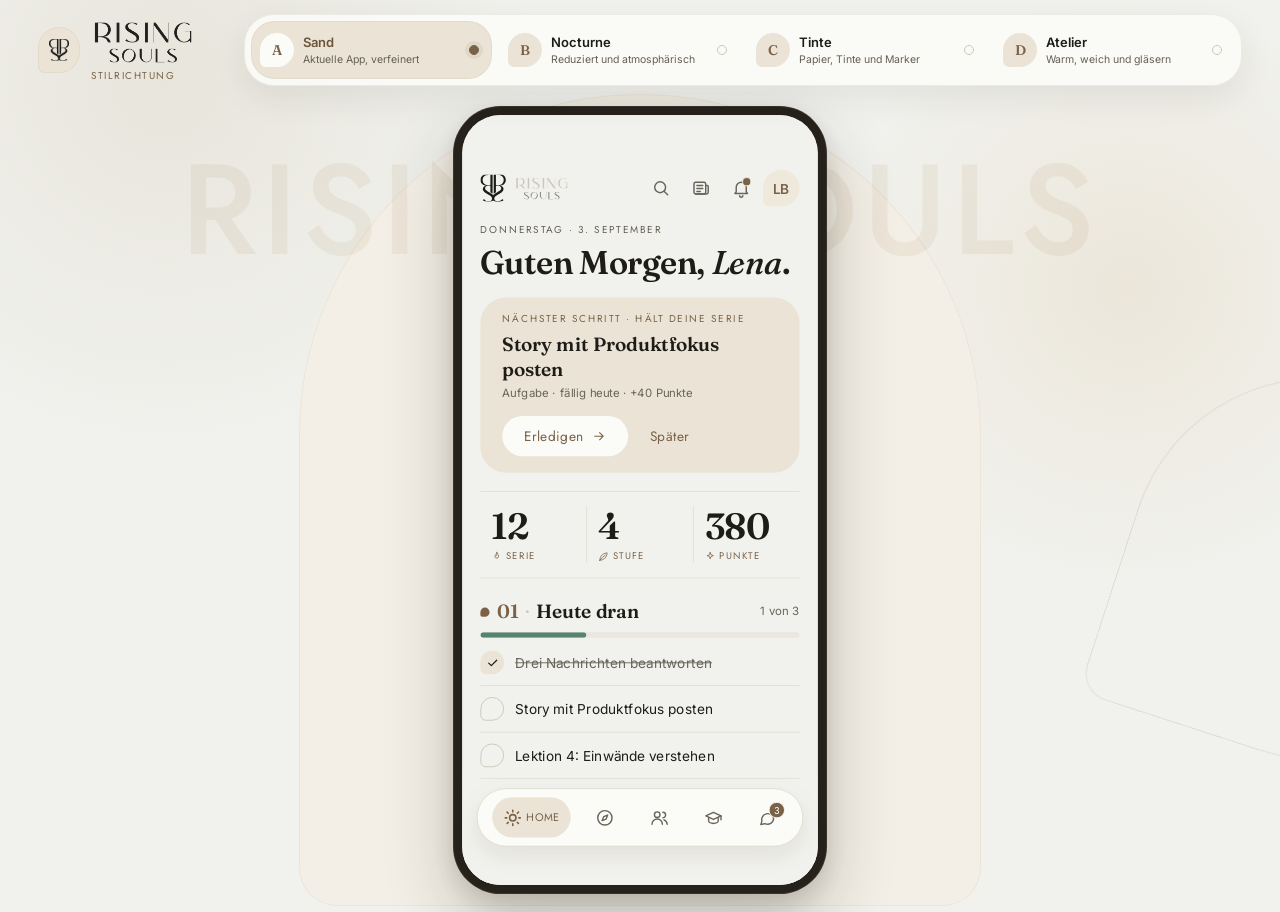
==== index.html @ 9eb5bc65 "Publish Rising Souls prototypes" ====
<!doctype html><html lang="de"><head><meta charset="utf-8"><meta name="viewport" content="width=device-width, initial-scale=1">
<title>Rising Souls Prototypen</title>
<meta name="description" content="Vier visuelle Richtungen für Rising Souls im interaktiven Vergleich.">
<link rel="icon" href="assets/logo-mark.png" type="image/png">
<link rel="stylesheet" href="https://fonts.googleapis.com/css2?family=Fraunces:ital,opsz,wght@0,9..144,400..700;1,9..144,400..700&amp;family=Inter:wght@400;500;600&amp;family=Jost:wght@500&amp;family=Instrument+Serif:ital@0;1&amp;family=Manrope:wght@400;500;600;700&amp;family=Bricolage+Grotesque:opsz,wdth,wght@12..96,75..100,400..800&amp;family=Instrument+Sans:wght@400;500;600&amp;family=JetBrains+Mono:wght@500;600&amp;family=Unbounded:wght@300;400;500;600&amp;family=Urbanist:wght@400;500;600;700&amp;display=swap">
<style>
  :root {
    --rs-canvas: #F1F2EE;
    --rs-paper: #FBFBF8;
    --rs-hero: #F3EFE6;
    --rs-sand: #E9E7DF;
    --rs-accent: #EBE4D6;
    --rs-accent-hover: #E1D8C7;
    --rs-border: #E1DED2;
    --rs-border-strong: #CBC7B9;
    --rs-espresso: #1E1C17;
    --rs-espresso-deep: #26211A;
    --rs-cocoa: #686459;
    --rs-subtle: #655F52;
    --rs-brown: #7A6248;
    --rs-brown-deep: #6A543C;
    --rs-eucalyptus: #55836F;
    --rs-wordmark: #B49A72;
    --rs-shadow: 0 12px 34px rgba(42, 40, 31, 0.08);
    --rs-shadow-lift: 0 16px 36px rgba(42, 40, 31, 0.12);
  }
  html { min-height: 100%; background: var(--rs-canvas); }
  body { min-height: 100%; margin: 0; background: var(--rs-canvas); color: var(--rs-espresso); font-family: Inter, system-ui, -apple-system, sans-serif; -webkit-font-smoothing: antialiased; }
  .hub { min-height: 100vh; position: relative; isolation: isolate; display: flex; flex-direction: column; overflow-x: clip; }
  .hub::before { content: ""; position: fixed; inset: 0; z-index: -3; pointer-events: none; background: radial-gradient(circle at 13% 9%, rgba(180, 154, 114, 0.15), transparent 27%), radial-gradient(circle at 88% 32%, rgba(235, 228, 214, 0.82), transparent 24%), var(--rs-canvas); }
  .hub::after { content: ""; position: fixed; width: 380px; height: 380px; right: -230px; top: 42%; z-index: -2; pointer-events: none; border: 1px solid rgba(122, 98, 72, 0.14); border-radius: 190px 190px 190px 28px; transform: rotate(18deg); }
  .hub > .site-header { position: relative; z-index: 3; padding: 14px clamp(14px, 3vw, 42px) 8px; box-sizing: border-box; }
  .header-inner { width: 100%; max-width: 1240px; margin: 0 auto; display: grid; grid-template-columns: 184px minmax(0, 1fr); align-items: center; gap: 22px; box-sizing: border-box; }
  .brand { display: flex; align-items: center; gap: 11px; min-width: 0; }
  .brand-mark-wrap { width: 42px; height: 46px; flex: 0 0 auto; display: flex; align-items: center; justify-content: center; background: var(--rs-accent); border-radius: 22px 22px 22px 7px; box-shadow: inset 0 0 0 1px rgba(122, 98, 72, 0.08); }
  .brand-mark { width: 20px; height: auto; display: block; filter: brightness(0) saturate(100%); opacity: 0.86; }
  .brand-lockup { display: flex; min-width: 0; flex-direction: column; gap: 4px; }
  .brand-wordmark { width: 105px; height: auto; display: block; filter: brightness(0) saturate(100%); opacity: 0.86; }
  .brand small { color: var(--rs-brown); font-family: Jost, Futura, system-ui, sans-serif; font-size: 10px; line-height: 12px; letter-spacing: 1.5px; text-transform: uppercase; }
  .switcher-shell { min-width: 0; padding: 6px; background: rgba(251, 251, 248, 0.9); border: 1px solid rgba(122, 98, 72, 0.1); border-radius: 30px; box-shadow: var(--rs-shadow); backdrop-filter: blur(18px); -webkit-backdrop-filter: blur(18px); box-sizing: border-box; }
  .tabs { display: grid; grid-template-columns: repeat(4, minmax(0, 1fr)); gap: 7px; min-width: 0; }
  .tab { position: relative; min-width: 0; min-height: 58px; display: flex; align-items: center; gap: 9px; padding: 8px 28px 8px 9px; color: var(--rs-espresso); background: transparent; border: 0; border-radius: 24px; font: inherit; cursor: pointer; text-align: left; transition: transform 180ms ease, background 180ms ease, box-shadow 180ms ease; }
  .tab:hover { background: #F2ECE1; box-shadow: 0 8px 20px rgba(42, 40, 31, 0.07); transform: translateY(-2px); }
  .tab:active { transform: scale(0.97); }
  .tab:focus-visible { outline: 3px solid rgba(85, 131, 111, 0.34); outline-offset: 2px; }
  .tab-letter { width: 34px; height: 34px; flex: 0 0 auto; display: inline-flex; align-items: center; justify-content: center; color: var(--rs-brown); background: var(--rs-accent); border-radius: 17px 17px 17px 6px; font-family: Fraunces, Georgia, serif; font-size: 14px; font-weight: 600; transition: background 180ms ease, color 180ms ease; }
  .tab-copy { min-width: 0; display: flex; flex-direction: column; gap: 2px; }
  .tab-name { overflow: hidden; color: currentColor; font-size: 13px; line-height: 17px; font-weight: 600; text-overflow: ellipsis; white-space: nowrap; }
  .tab small { overflow: hidden; color: var(--rs-subtle); font-size: 10.5px; line-height: 14px; text-overflow: ellipsis; white-space: nowrap; }
  .tab-state { position: absolute; top: 50%; right: 13px; width: 8px; height: 8px; background: transparent; border: 1px solid var(--rs-border-strong); border-radius: 999px; transform: translateY(-50%); transition: background 180ms ease, border-color 180ms ease, box-shadow 180ms ease; }
  .tab.is-active { color: var(--rs-brown-deep); background: var(--rs-accent); box-shadow: inset 0 0 0 1px rgba(122, 98, 72, 0.08); }
  .tab.is-active:hover { background: var(--rs-accent-hover); }
  .tab.is-active .tab-letter { background: var(--rs-paper); }
  .tab.is-active .tab-state { background: var(--rs-brown); border-color: var(--rs-brown); box-shadow: 0 0 0 4px rgba(122, 98, 72, 0.1); }
  .stage { flex: 1; min-height: 430px; position: relative; z-index: 1; display: flex; align-items: flex-start; justify-content: center; padding: 12px 16px 18px; isolation: isolate; box-sizing: border-box; }
  .stage::before { content: ""; position: absolute; top: 0; left: 50%; z-index: -2; width: min(680px, calc(100vw - 32px)); height: calc(100% - 8px); min-height: 390px; background: var(--rs-hero); border: 1px solid rgba(180, 154, 114, 0.12); border-radius: 340px 340px 38px 38px; transform: translateX(-50%); }
  .stage-wordmark { position: absolute; top: clamp(24px, 5vw, 66px); left: 50%; z-index: -1; color: var(--rs-wordmark); font-family: Jost, Futura, system-ui, sans-serif; font-size: clamp(52px, 10vw, 136px); font-weight: 500; line-height: 0.82; letter-spacing: 0.04em; opacity: 0.12; text-align: center; white-space: nowrap; transform: translateX(-50%); user-select: none; }
  .device { width: 390px; height: 844px; position: relative; z-index: 1; padding: 10px; background: var(--rs-espresso-deep); border-radius: 52px; box-shadow: 0 32px 75px rgba(38, 33, 26, 0.24), 0 8px 24px rgba(38, 33, 26, 0.12), inset 0 0 0 1px rgba(255, 255, 255, 0.08); transform-origin: top center; box-sizing: content-box; }
  .phone { width: 390px; height: 844px; position: relative; overflow: hidden; background: #000; border-radius: 42px; }
  .dir, .screen { display: none; }
  .dir.is-active { display: block; }
  .dir.is-active .screen.is-active { display: block; }
  .phone [data-nav] { cursor: pointer; }
  @media (max-width: 860px) {
    .header-inner { grid-template-columns: 156px minmax(0, 1fr); gap: 14px; }
    .brand-mark-wrap { width: 38px; height: 42px; }
    .brand-mark { width: 18px; }
    .brand-wordmark { width: 96px; }
    .tab { padding-right: 11px; }
    .tab-state { display: none; }
    .tab small { display: none; }
  }
  @media (max-width: 700px) {
    .hub > .site-header { padding: 12px 12px 7px; }
    .header-inner { grid-template-columns: 1fr; gap: 9px; }
    .stage { padding: 10px 8px 14px; }
    .stage-wordmark { font-size: 15vw; }
  }
  @media (max-width: 480px) {
    .hub::after { display: none; }
    .hub > .site-header { padding: 10px 8px 5px; }
    .header-inner { gap: 7px; }
    .brand { gap: 10px; }
    .brand-mark-wrap { width: 38px; height: 41px; border-radius: 20px 20px 20px 6px; }
    .brand-mark { width: 18px; }
    .brand-wordmark { width: 88px; }
    .switcher-shell { padding: 4px; border-radius: 24px; }
    .tabs { grid-template-columns: repeat(4, minmax(0, 1fr)); gap: 3px; }
    .tab { min-height: 62px; flex-direction: column; justify-content: center; gap: 4px; padding: 6px 3px; border-radius: 20px; text-align: center; }
    .tab-letter { width: 27px; height: 27px; border-radius: 14px 14px 14px 5px; font-size: 12px; }
    .tab-copy { align-items: center; }
    .tab-name { font-size: 11px; line-height: 14px; }
    .tab small, .tab-state { display: none; }
    .stage { padding: 7px 0 8px; overflow: hidden; }
    .stage::before, .stage-wordmark { display: none; }
    .device { padding: 0; border-radius: 36px; box-shadow: 0 18px 46px rgba(38, 33, 26, 0.18); }
    .phone { border-radius: 32px; }
  }
  @media (prefers-reduced-motion: reduce) {
    .tab, .tab-letter, .tab-state { transition: none; }
    .tab:hover { transform: none; }
  }
.dir-sand { margin: 0; background: #F1F2EE; font-family: Inter, system-ui, sans-serif; color: #1E1C17; -webkit-font-smoothing: antialiased; }.dir-sand a { color: #7A6248; }.dir-sand a:hover { color: #6A543C; }.dir-sand .serif { font-family: Fraunces, Georgia, 'Times New Roman', serif; }.dir-sand .label { font-family: Jost, Futura, system-ui, sans-serif; text-transform: uppercase; }.dir-sand .i { width: 22px; height: 22px; stroke: currentColor; fill: none; stroke-width: 1.75; stroke-linecap: round; stroke-linejoin: round; display: block; }
  
.dir-nocturne { margin: 0; background: #0B0B0C; font-family: Manrope, 'Avenir Next', system-ui, sans-serif; color: #F2EFEA; -webkit-font-smoothing: antialiased; }.dir-nocturne a { color: #F2EFEA; }.dir-nocturne a:hover { color: #FFFFFF; }.dir-nocturne .serif { font-family: 'Instrument Serif', 'Times New Roman', Georgia, serif; font-weight: 400; }.dir-nocturne .kicker { text-transform: uppercase; letter-spacing: 0.18em; font-weight: 600; }.dir-nocturne .i { width: 22px; height: 22px; stroke: currentColor; fill: none; stroke-width: 1.5; stroke-linecap: round; stroke-linejoin: round; display: block; }
  
.dir-tinte { margin: 0; background: #F7F6F2; font-family: 'Instrument Sans', 'Helvetica Neue', Arial, sans-serif; color: #141414; -webkit-font-smoothing: antialiased; }.dir-tinte a { color: #141414; }.dir-tinte a:hover { color: #000000; }.dir-tinte .disp { font-family: 'Bricolage Grotesque', 'Arial Black', Impact, sans-serif; }.dir-tinte .mono { font-family: 'JetBrains Mono', Menlo, Consolas, monospace; text-transform: uppercase; font-weight: 500; }.dir-tinte .i { width: 22px; height: 22px; stroke: currentColor; fill: none; stroke-width: 1.75; stroke-linecap: round; stroke-linejoin: round; display: block; }
  
.dir-atelier { margin: 0; background: #B5602C; font-family: Urbanist, 'Avenir Next', system-ui, sans-serif; color: #FFF7EC; -webkit-font-smoothing: antialiased; }.dir-atelier a { color: #FFF7EC; }.dir-atelier a:hover { color: #FFFFFF; }.dir-atelier .wide { font-family: Unbounded, 'Avenir Next', system-ui, sans-serif; text-transform: uppercase; }.dir-atelier .glass { background: rgba(255, 255, 255, 0.12); border: 1px solid rgba(255, 255, 255, 0.32); backdrop-filter: blur(18px); -webkit-backdrop-filter: blur(18px); box-shadow: inset 0 1px 0 rgba(255, 255, 255, 0.35), 0 10px 30px rgba(70, 30, 10, 0.18); }.dir-atelier .i { width: 22px; height: 22px; stroke: currentColor; fill: none; stroke-width: 1.5; stroke-linecap: round; stroke-linejoin: round; display: block; }
  
</style>
</head><body>
<div class="hub">
  <header class="site-header">
    <div class="header-inner">
      <div class="brand" aria-label="Rising Souls Stilrichtung">
        <span class="brand-mark-wrap"><img class="brand-mark" src="assets/logo-mark.png" alt=""></span>
        <span class="brand-lockup"><img class="brand-wordmark" src="assets/logo-wordmark.png" alt="Rising Souls"><small>Stilrichtung</small></span>
      </div>
      <div class="switcher-shell">
        <nav class="tabs" aria-label="Stilrichtung">
          <button class="tab" type="button" data-dir="sand" aria-pressed="false"><span class="tab-letter">A</span><span class="tab-copy"><strong class="tab-name">Sand</strong><small>Aktuelle App, verfeinert</small></span><span class="tab-state" aria-hidden="true"></span></button>
          <button class="tab" type="button" data-dir="nocturne" aria-pressed="false"><span class="tab-letter">B</span><span class="tab-copy"><strong class="tab-name">Nocturne</strong><small>Reduziert und atmosphärisch</small></span><span class="tab-state" aria-hidden="true"></span></button>
          <button class="tab" type="button" data-dir="tinte" aria-pressed="false"><span class="tab-letter">C</span><span class="tab-copy"><strong class="tab-name">Tinte</strong><small>Papier, Tinte und Marker</small></span><span class="tab-state" aria-hidden="true"></span></button>
          <button class="tab" type="button" data-dir="atelier" aria-pressed="false"><span class="tab-letter">D</span><span class="tab-copy"><strong class="tab-name">Atelier</strong><small>Warm, weich und gläsern</small></span><span class="tab-state" aria-hidden="true"></span></button>
        </nav>
      </div>
    </div>
  </header>
  <div class="stage" aria-label="Interaktive App-Vorschau">
    <div class="stage-wordmark" aria-hidden="true">RISING SOULS</div>
    <div class="device"><div class="phone" id="phone">
<div class="dir dir-sand" data-dir="sand">
<section class="screen" data-page="home">
<div style="position: relative; width: 390px; height: 844px; overflow: hidden; background: #F1F2EE;">

  <!-- App header: lockup left, actions right (status bar area above stays empty) -->
  <div style="position: absolute; top: 56px; left: 0; right: 0; height: 48px; display: flex; align-items: center; justify-content: space-between; padding: 0 20px;">
    <div style="display: flex; align-items: center; gap: 9px;">
      <svg viewBox="0 0 3578 3841" width="28" height="30" style="display: block;"><path fill="#1E1C17" d="M 746.5 1.7 c -29.9 1.2 -73.8 6 -104.5 11.4 -139.3 24.2 -273 88 -379.5 180.8 -26 22.7 -60.2 57.9 -83.6 86.1 -56.4 67.8 -101.3 146.9 -132.6 233.5 -44.6 123.3 -57.4 271.5 -34.7 403.3 27.3 159.2 111.4 315.1 230.5 427.2 86.9 81.8 185.8 140.8 296.2 176.9 38.5 12.5 66.4 18.4 146.7 30.5 25.2 3.9 101.4 14.5 104.5 14.6 0.5 0.1 -11.6 4.3 -27 9.4 -88.8 29.7 -153.9 59.6 -205.5 94.4 -54.4 36.6 -101.9 81.6 -129.9 122.7 -43.3 63.6 -73.4 130.3 -85.1 188.4 -4.6 22.8 -6 35.8 -6.7 60.1 -2.5 94.3 24.8 183.3 83 270.5 43.7 65.6 94.8 121.3 165.2 180.1 66.1 55.2 142 110.3 213 154.6 6.6 4.1 138.5 83.9 293 177.4 154.6 93.4 286.2 173.4 292.5 177.8 33 22.8 61.9 46.5 89.9 74.1 56.8 55.9 94.3 111.5 121.9 181.1 16.5 41.5 27.7 86.5 31.2 125.4 1.5 16.7 1.2 52.3 -0.5 68.5 -8.4 79.4 -40.4 146.2 -97.5 203.6 -30.6 30.8 -60.9 53.1 -96 70.8 -52 26.1 -112.4 41.5 -186.8 47.6 -49.8 4.2 -130.9 2.4 -193.7 -4.1 -116 -11.9 -214.1 -40.1 -295.7 -85 -101 -55.5 -183.2 -127.6 -241.2 -211.7 -3.7 -5.3 -7.1 -9.7 -7.4 -9.7 -1.7 0 -171.6 171.1 -170.6 171.8 24.5 16.8 73.7 44.3 108.9 61 106.1 50.1 211.7 83.2 360 112.7 107.2 21.4 211.9 31.3 349 33.1 114.6 1.6 212 -6.2 293.9 -23.2 80.5 -16.8 180.4 -53.6 244.6 -90 25.4 -14.3 56.8 -36.6 83.8 -59.3 l 13.2 -11.1 13.3 11.1 c 54.8 46.1 106.8 76 183.2 105.4 99.8 38.3 183.1 56.1 300 64 101.7 6.8 241.7 3.2 353 -9.1 101.2 -11.1 226 -37.2 327.5 -68.4 84.3 -25.9 172 -63.7 239.5 -103.3 10.5 -6.2 36.2 -22.2 37.5 -23.4 0.5 -0.4 -170.1 -171.3 -171.2 -171.3 -0.3 0 -4.5 5.5 -9.2 12.3 -20.5 29.3 -44 57.1 -71.6 84.7 -43.7 43.6 -91.3 80 -148.5 113.5 -109.2 64 -232.6 95.3 -400.5 101.6 -138.1 5.2 -240.8 -15 -319.9 -63 -40.9 -24.8 -83 -64.2 -110.7 -103.7 -30.2 -43.1 -47.7 -87.9 -56.6 -144.4 -2 -12.8 -2.2 -18.3 -2.3 -47.5 0 -36.8 0.9 -46.5 7 -77.1 7.9 -38.7 21.4 -78.2 40.5 -117.9 39.1 -81.3 104.3 -154.9 191.5 -216 7.6 -5.4 142.4 -87.5 299.5 -182.5 157 -94.9 291.8 -176.6 299.5 -181.5 79.2 -50 171.5 -119 235.5 -176 18.1 -16.1 54.8 -52.8 69.4 -69.5 50.9 -58.1 89.5 -117.3 113.1 -173.1 32 -75.8 42.5 -165.8 27.9 -238.9 -10.8 -54 -33.7 -108.2 -71.3 -168.5 -19.8 -31.8 -31.7 -47 -56.6 -72.3 -28.9 -29.6 -56.6 -52.2 -93.8 -76.6 -49.1 -32.3 -113.8 -61.6 -199.2 -90.2 -15.4 -5.1 -27.5 -9.3 -27 -9.4 3 -0.1 79.2 -10.7 104.5 -14.6 63.6 -9.6 100.4 -16.6 125.2 -23.8 173.7 -50.5 330.3 -166 430.3 -317.6 91 -137.9 133.6 -287.8 128.4 -451.6 -3 -94.8 -20.7 -183.3 -53.4 -266.4 -43.4 -110.5 -108.7 -206.5 -194.5 -285.8 -88.3 -81.7 -203.4 -144.9 -323 -177.6 -53.4 -14.5 -109.9 -23.4 -169.5 -26.6 -12.3 -0.6 -186.2 -1 -494.7 -1 l -475.8 0 0 1351 0 1351.1 2.4 -1.3 c 1.2 -0.7 71.4 -46.1 155.9 -100.8 l 153.7 -99.5 0 -426 0 -426.1 3.3 -1.2 c 12.5 -4.9 44.4 -15.2 60.7 -19.6 73.5 -20.2 154.7 -29.8 252.5 -29.9 43.3 -0.1 59.8 1 91.7 6.4 103.5 17.4 200.4 72 262.5 148 32.6 39.9 56.7 92 64.7 139.9 3.7 22.1 4.7 51.6 2.6 73.1 -3.8 37.7 -14.6 78.5 -31.2 117.3 -35.6 83.8 -117.5 165.8 -242.8 243.3 -96 59.3 -592.4 369.4 -610 381.1 -97.7 64.4 -175.3 130.5 -235 200.2 -4 4.7 -7.6 8.5 -7.9 8.5 -0.4 0 -6 -6.1 -12.5 -13.5 -64.6 -73.8 -149.5 -144.1 -253.6 -210.2 -7.4 -4.7 -142.9 -89.2 -301 -187.8 -326.7 -203.6 -313.8 -195.5 -336.5 -211.4 -44.7 -31.3 -76.8 -57.9 -107.6 -89.3 -43.1 -43.9 -70.1 -83.5 -88.7 -130.3 -14.2 -35.8 -23.1 -70.3 -26.8 -104 -2 -18.8 -1.5 -54.5 1.1 -71 10.4 -67.9 46.7 -133.7 101 -183.3 64.2 -58.6 141.4 -96.2 227.3 -110.6 31.9 -5.4 48.4 -6.5 91.7 -6.4 97.7 0.1 179 9.8 252.5 29.9 16.3 4.4 48.2 14.7 60.8 19.6 l 3.2 1.2 0 426.1 0 426 155.2 100.5 c 85.3 55.3 155.5 100.6 156 100.8 0.4 0.2 0.8 -607.6 0.8 -1350.7 l 0 -1351.1 -479.2 0.2 c -263.6 0.1 -482.4 0.3 -486.3 0.5 Z m 653.5 793.3 l 0 732 -40.7 0 c -104.1 0 -226 -5.1 -312.8 -13 -127 -11.7 -219.1 -32.7 -319.9 -73.2 -59.5 -23.9 -100.9 -46.5 -145.6 -79.8 -71.3 -53 -130.3 -124.2 -179.3 -216.7 -46.8 -88.2 -77.3 -190 -87.1 -290.3 -4.9 -50 -4.9 -109.4 0 -160.5 13.3 -139.1 65.5 -276.7 140.8 -370.9 35 -43.7 71.9 -76.9 125.1 -112.2 114.1 -75.7 245.8 -115.4 457 -137.9 67.5 -7.2 121.6 -9.1 264.8 -9.3 l 97.7 -0.2 0 732 Z m 997 -731 c 59 1.6 102.7 4.2 144 8.6 212 22.5 344.3 62.7 459.5 139.7 85.3 57 140.2 120 187.9 215.5 45 90 71 190.3 77.6 299.2 1.3 21.2 1.3 72.7 0 94 -8.6 142.9 -53.4 276.5 -132.3 394.5 -54.9 82.1 -121.9 143.8 -206.6 190.3 -28.6 15.7 -69.8 33.7 -113.6 49.5 -72.7 26.3 -155.6 45 -242 54.6 -93.5 10.5 -230.6 17.1 -352.7 17.1 l -40.8 0 0 -732 0 -732 90.8 0 c 49.9 0 107.6 0.5 128.2 1 Z"></path></svg>
      <svg viewBox="0 0 6422 2991" width="61" height="28.5" style="display: block;"><path fill="#CEC6BC" d="M 250 904 l 0 613 88 0 88 0 0 -166.5 0 -166.5 13.3 0 c 59.4 0.1 155.4 6.4 205.7 13.6 54.5 7.8 110.5 23.4 164.7 46 36.8 15.3 61.9 29.6 89.3 50.8 12.9 10 40.1 36.8 50.2 49.6 35.2 44.3 62.3 98.9 75.8 153 1.7 6.9 3.6 14.2 4.1 16.2 l 1 3.8 87.4 0 c 48.1 0 87.5 -0.4 87.5 -0.8 0 -0.5 -1.8 -8.2 -4 -17.2 -30.9 -125.3 -116.4 -231.8 -230.5 -287.4 -53.6 -26.2 -105.6 -40 -166.5 -44.3 l -10.5 -0.7 15.5 -1.3 c 77.5 -6.2 147.1 -30.5 211.5 -73.9 46.5 -31.3 88.1 -73.1 119.3 -120.1 59.4 -89.2 83 -191.5 69.1 -300.3 -10.6 -83.9 -45.2 -162.8 -99.8 -227.5 -35.7 -42.3 -83.5 -79.6 -135.2 -105.6 -52.2 -26.1 -107.6 -41.4 -166.8 -45.9 -8.8 -0.6 -109 -1 -285.3 -1 l -271.8 0 0 613 Z m 344.5 -576.1 c 62 4.4 124.9 14.4 171.7 27.1 87.4 23.8 160.2 71.2 201.6 131.3 36 52.1 59.4 117.1 67.8 187.7 2.1 18.3 3 66.6 1.5 85.7 -5.4 66.9 -25 131.1 -57.5 187.8 -8.4 14.6 -25.2 39.4 -35.3 52 -11.3 14.1 -34.7 37.7 -48.8 48.9 -21.4 17.1 -48.7 33.7 -72.5 44.2 -58.2 25.7 -117.9 41 -187 47.8 -49.9 5 -126.6 8.5 -186.2 8.6 l -23.8 0 0 -411.6 0 -411.6 76.3 0.5 c 41.9 0.2 83.4 1 92.2 1.6 Z M 1564 904 l 0 613 87.5 0 87.5 0 0 -613 0 -613 -87.5 0 -87.5 0 0 613 Z M 2437 292 c -49.1 3.5 -85.3 10.4 -124.1 23.6 -63.2 21.5 -101.1 42.1 -138.7 75.4 -36.4 32.2 -70 90.9 -79.1 138.4 -7.7 39.7 -2.7 85.3 13.6 125.1 27.9 68.2 87.3 131.9 188 201.7 24.2 16.8 34.1 22.9 194.5 119.9 83.8 50.6 156.1 94.8 160.8 98.1 67.8 48.4 109.2 110.3 122.5 183.3 2.3 12.5 3.1 41 1.5 54.3 -6.1 52.1 -33.4 96.5 -79.7 129.8 -11.1 8 -35.4 20.2 -49.8 24.9 -39.1 12.9 -83.2 17.5 -140 14.5 -102.9 -5.5 -174.2 -28.9 -241.5 -79.6 -29.9 -22.5 -53.6 -46.3 -74.4 -74.7 -4.3 -5.9 -8.2 -10.7 -8.5 -10.7 -0.3 0 -21 20.4 -45.9 45.3 l -45.2 45.2 9.8 6.1 c 29.1 18.4 64.6 35.3 104.7 50.2 56.7 20.9 137 39.5 203.5 47.1 68.2 7.7 153.1 9.2 211.8 3.6 44.6 -4.3 77.2 -11.1 116.3 -24.4 58.9 -20 97.1 -41.8 133.1 -76 40 -37.9 65.2 -88.1 74.5 -148.8 2.4 -15.5 2.4 -53.7 0 -69.3 -11.3 -73.3 -47.8 -138.8 -113.3 -203 -27 -26.5 -55.6 -49.4 -90.9 -73 -8.8 -5.9 -89.1 -56.3 -178.5 -112 -89.4 -55.7 -167.4 -104.6 -173.5 -108.8 -48.1 -32.8 -81.3 -66.2 -100.3 -101.2 -9 -16.6 -17.5 -41.6 -21.3 -63 -2.7 -14.9 -2.9 -37.5 -0.5 -51 9.8 -55.6 48.8 -103 109.1 -132.6 33.7 -16.5 62.5 -23.1 104.5 -24.1 58.4 -1.4 115.6 6.1 160.2 20.8 51.6 17.1 87 42.9 120.6 88.1 l 8.7 11.7 37.3 -37.2 c 20.4 -20.4 37.2 -37.6 37.2 -38.2 0 -3 -42.4 -24.8 -68.5 -35.3 -23.8 -9.5 -62.2 -19.8 -111.4 -29.7 -34.1 -6.9 -60.8 -10.4 -102.6 -13.6 -18.3 -1.3 -108.5 -2 -124.5 -0.9 Z M 3298 904 l 0 613 87.5 0 87.5 0 0 -613 0 -613 -87.5 0 -87.5 0 0 613 Z M 3824 904 l 0 613 17.5 0 17.5 0 0.2 -524.9 0.3 -524.8 375.1 524.6 375.1 524.6 62.7 0.3 62.6 0.2 0 -613 0 -613 -17.5 0 -17.5 0 -0.2 525.2 -0.3 525.3 -375.5 -525.2 -375.5 -525.3 -62.2 0 -62.3 0 0 613 Z M 5655 292.1 c -60.2 4 -120.5 17.5 -174 38.9 -145.7 58.3 -261.6 165.8 -332.5 308.5 -24 48.4 -39.4 90.9 -49.9 138 -17.9 80.6 -18.3 168.7 -1.1 251.9 19.2 92.7 65.7 186.4 132.1 266.1 13.5 16.2 54.8 57.7 71.4 71.7 78.8 66.4 170.7 112.9 267 135.2 44.2 10.2 80.7 14.1 131.5 14 45 -0.1 72.5 -2.5 113.5 -10 34.1 -6.3 82.3 -20.7 116.5 -34.8 34 -14.1 73.4 -35 104.3 -55.2 l 14.2 -9.3 0 54.9 0 55 44 0 44 0 0 -359 0 -359 -188.5 0 -188.5 0 0 17.5 0 17.5 144.5 0 144.5 0 0 209.3 0 209.3 -6.8 11.5 c -21.4 36 -44.8 66.4 -74.2 96.3 -63 64.2 -134.7 103.8 -211.2 116.5 -77.1 12.9 -153.8 0.1 -221.8 -36.9 -64.7 -35.2 -121.9 -89.5 -167.3 -158.6 -37.6 -57.2 -67.5 -127 -85.6 -199.9 -31.4 -126.2 -27.5 -270.7 10.4 -393 43.5 -140.1 122.6 -248.6 227.5 -312.1 58.4 -35.4 119.9 -51.8 187.5 -50.1 42.5 1 80.4 8.5 117.7 23.2 48.5 19.2 90.9 47.2 132.1 87.4 l 16.8 16.5 30.6 -30.6 30.6 -30.6 -5.8 -3.6 c -24.5 -15.7 -64.8 -36.9 -92.6 -48.8 -63.6 -27.1 -129.4 -42.9 -199.4 -47.8 -16.4 -1.1 -63.5 -1.1 -81.5 0.1 Z"></path><path fill="#898580" d="M 1367.5 1914.7 c -41.2 3.3 -61.7 7.7 -98.5 21.5 -47.6 17.7 -83.6 43.5 -104.4 75.2 -28.7 43.4 -37 81.4 -27.5 125.5 7.5 34.4 27.8 68 61.9 102.2 17.5 17.6 29.6 27.9 55.5 47.2 25.1 18.8 37.3 26.4 150.8 95.1 58.7 35.5 110.9 67.6 116 71.5 29.9 22.4 49.6 45.8 63.7 75.4 20.8 43.8 22.4 85.7 4.6 122.2 -6.8 13.8 -14.8 24.6 -26.9 36.2 -33 31.5 -78.4 44.2 -145 40.4 -73.9 -4.3 -120.4 -19.9 -169.2 -57 -13.3 -10.1 -35.2 -32.1 -44.9 -45.1 -4.3 -5.8 -7.9 -10.6 -8 -10.7 -0.1 -0.1 -14.2 13.8 -31.4 31 l -31.2 31.2 11.2 6.7 c 42.1 25 92.1 42.8 156.7 55.8 70.6 14.1 161.9 16.7 224.1 6.4 28.7 -4.8 62.8 -15.8 89.9 -29.2 28.8 -14.2 56.7 -37.6 72.3 -60.7 15.4 -22.9 25.6 -49.9 29.3 -78 11.1 -83.2 -41 -169.8 -142 -236.1 -6.6 -4.4 -62.5 -39.4 -124.3 -77.9 -73.5 -45.8 -117.4 -73.8 -127 -81 -16.4 -12.2 -35.9 -30.9 -44.4 -42.5 -23.4 -32 -32.4 -71.1 -23.9 -104 2.7 -10.4 10.4 -26.9 16.8 -35.9 18.2 -25.4 49.7 -46.8 82.9 -56.1 16.5 -4.6 28.5 -6 52 -6 39.2 0 70.8 4.4 99.9 13.7 35.7 11.5 60 28.8 83.1 59.2 l 6.9 9.1 25.7 -25.7 25.8 -25.8 -5.3 -3.3 c -7 -4.5 -33 -17.2 -44.2 -21.5 -10.9 -4.3 -32.8 -10.3 -56.4 -15.6 -48.8 -10.9 -81.8 -14.2 -138.6 -13.9 -17.6 0.1 -33.8 0.3 -36 0.5 Z M 2296.5 1915.1 c -137.8 9.2 -262.2 83 -337 200 -9.7 15.1 -27 48.9 -33.3 65.1 -12.7 32.5 -20.9 65.4 -25.4 101.8 -2 16.3 -1.7 69.8 0.5 88 9.1 74.6 31.9 137.9 71.2 197 53.1 80 124.3 134.8 214 164.5 63.5 21 130.4 24.9 201.5 11.9 89.3 -16.4 169.1 -58.8 232.5 -123.5 63.6 -64.9 101.6 -144.8 112.1 -235.4 1.3 -10.6 1.8 -23.1 1.8 -42.5 0.1 -27.7 -0.8 -41.1 -4.4 -65.5 -11.6 -79.5 -45.7 -154.7 -98.9 -218 -10.4 -12.5 -35.5 -37.9 -48.1 -48.8 -77 -66.7 -182.4 -101.5 -286.5 -94.6 Z m 104.7 34.4 c 61.7 7.2 116.4 37.8 156.5 87.5 38.2 47.4 61.4 106.4 70 178.5 2.5 21.4 2.5 77.8 0 98.5 -5.7 46.4 -16.2 86.9 -34 132 -23.9 60.8 -52.6 107 -94.4 152.5 -66.9 72.8 -152.1 115.8 -234 118.2 -28.4 0.8 -50.2 -2.1 -75.2 -10.2 -39.3 -12.7 -69.2 -31.4 -98.2 -61.1 -13.1 -13.5 -20.7 -23.1 -32.1 -40.4 -60.5 -91.9 -72.6 -227.9 -31.4 -352 28.3 -85.2 66.5 -147.9 124.2 -204 60.4 -58.6 132.8 -94 204.9 -100.3 10.6 -0.9 32.3 -0.5 43.7 0.8 Z M 2974 2121.7 c 0 124.6 0.4 214.8 1 225.3 6 105.6 43.4 196.5 111.5 271 30.3 33.2 75.1 66.9 117.5 88.4 53.4 27.1 106.3 41.4 165.8 44.7 61.3 3.4 115.3 -9 170.6 -39.3 91.2 -50 148.2 -131 165.9 -235.8 2.1 -12.5 2.1 -13.4 2.4 -287.3 l 0.3 -274.7 -12 0 -12 0 -0.3 273.2 c -0.2 256.8 -0.4 273.9 -2 283.8 -9 52.7 -27.5 96.6 -58.1 137.5 -12.6 16.8 -40.1 44.1 -57.6 57.2 -42.1 31.5 -89.1 51.4 -138.7 58.7 -33.1 5 -60.8 3.8 -91.4 -3.9 -44.8 -11.3 -86.2 -35.8 -123.4 -73 -33 -32.9 -60.2 -73.9 -80.4 -121.3 -19.6 -45.7 -30.8 -89.5 -36.8 -143.2 -1.5 -14.1 -1.7 -35.9 -2 -242.3 l -0.4 -226.7 -59.9 0 -60 0 0 207.7 Z M 3949 2333 l 0 419 269.5 0 269.5 0 0 -12 0 -12 -209.5 0 -209.5 0 0 -407 0 -407 -60 0 -60 0 0 419 Z M 4896 1915.1 c -42 3.4 -81.4 14.4 -121.5 33.9 -30.1 14.6 -57.3 36.6 -72.3 58.4 -25.8 37.3 -36.6 72.6 -33.3 108 4.3 44.6 24.5 83 65 123.7 17.6 17.6 29.9 28 55.5 47.1 25.5 19 38.5 27.2 149.6 94.3 58 35.1 109.1 66.3 113.4 69.4 43.2 30.8 71.7 72.3 81.8 119.5 2.7 12.4 3.1 38.9 0.9 50.1 -3.5 17.9 -11.8 36.7 -22.3 50.6 -7.6 10.1 -22.7 24.4 -33.1 31.3 -30.6 20.4 -72.2 28.8 -127 25.7 -73.8 -4.3 -120.3 -19.9 -169.2 -57 -13.2 -10 -36.1 -33.1 -45.5 -45.9 l -7.5 -10.2 -30.7 30.7 c -17 17 -30.8 31.1 -30.8 31.5 0 1.3 17.8 11.7 33.7 19.6 37.7 18.9 79.1 32.3 133.2 43.2 70.6 14.1 162 16.7 224.1 6.4 36.4 -6 80.6 -22.1 107.5 -38.9 23.9 -15.1 46.6 -36.9 58.2 -56.1 25 -41.4 33 -87.6 23.2 -133.2 -10 -46.3 -42.6 -97 -87.9 -136.8 -27.9 -24.4 -37.8 -31 -175.8 -117 -65.9 -41 -117.8 -74 -125.7 -79.9 -28.5 -21.3 -46.9 -41.5 -58.3 -64.1 -14.9 -29.6 -18.3 -63.5 -9.2 -90.4 3.4 -9.7 10.7 -23.5 17.2 -32.2 16.2 -21.4 45.3 -41.5 73.6 -50.7 18.2 -6 26.6 -7.2 52.2 -7.8 63.2 -1.4 114.7 10.3 150.8 34.4 10.4 7 29.3 25.4 38.2 37.3 3.5 4.7 6.7 8.9 7.2 9.5 0.5 0.6 10.8 -9 26.3 -24.5 14 -14 25.5 -25.7 25.5 -26.1 0 -1 -16 -10.1 -28.3 -15.9 -24.3 -11.5 -40.7 -16.8 -80.2 -25.5 -33.2 -7.3 -54.9 -10.4 -88 -12.5 -18.6 -1.2 -75.3 -1.1 -90.5 0.1 Z"></path></svg>
    </div>
    <div style="display: flex; align-items: center; gap: 4px;">
      <div style="width: 40px; height: 40px; border-radius: 999px; display: flex; align-items: center; justify-content: center; color: #686459;"><svg class="i" viewBox="0 0 24 24"><circle cx="11" cy="11" r="6.5"></circle><path d="m20 20-4.3-4.3"></path></svg></div>
      <div style="width: 40px; height: 40px; border-radius: 999px; display: flex; align-items: center; justify-content: center; color: #686459;"><svg class="i" viewBox="0 0 24 24"><rect x="3.5" y="5" width="14" height="14" rx="2"></rect><path d="M17.5 9h2a1 1 0 0 1 1 1v7a2 2 0 0 1-2 2H5.5"></path><path d="M7 9h7M7 12.5h7M7 16h4"></path></svg></div>
      <div style="width: 40px; height: 40px; border-radius: 999px; display: flex; align-items: center; justify-content: center; color: #686459; position: relative;"><svg class="i" viewBox="0 0 24 24"><path d="M6 16.5V11a6 6 0 0 1 12 0v5.5l1.5 2h-15z"></path><path d="M10 21a2 2 0 0 0 4 0"></path></svg><div style="position: absolute; top: 8px; right: 9px; width: 8px; height: 8px; border-radius: 999px; background: #7A6248; border: 1.5px solid #F1F2EE;"></div></div>
      <div data-nav="profil" style="width: 40px; height: 40px; border-radius: 20px 20px 20px 6px; background: #EFE9DC; color: #7A6248; display: flex; align-items: center; justify-content: center; font-weight: 600; font-size: 15px; letter-spacing: 0.3px;">LB</div>
    </div>
  </div>

  <!-- Content column -->
  <div style="position: absolute; top: 118px; left: 20px; right: 20px; display: flex; flex-direction: column;">

    <div class="label" style="font-size: 11px; line-height: 14px; letter-spacing: 2px; color: #655F52;">Donnerstag · 3. September</div>
    <h1 class="serif" style="margin: 8px 0 0; font-weight: 600; font-size: 36px; line-height: 42px; letter-spacing: -0.6px; color: #1E1C17;">Guten Morgen, <em style="font-weight: 500; font-style: italic;">Lena</em>.</h1>

    <!-- Nächster Schritt (NextStepCard) -->
    <div style="margin-top: 18px; background: #EBE4D6; border-radius: 28px; padding: 16px 24px 18px;">
      <div class="label" style="font-size: 11px; line-height: 14px; letter-spacing: 2px; color: #7A6248;">Nächster Schritt · hält deine Serie</div>
      <div class="serif" style="margin-top: 8px; font-weight: 600; font-size: 21px; line-height: 27px; letter-spacing: -0.1px; color: #1E1C17;">Story mit Produktfokus posten</div>
      <div style="margin-top: 4px; font-size: 12.5px; line-height: 18px; color: #686459;">Aufgabe · fällig heute · +40 Punkte</div>
      <div style="margin-top: 16px; display: flex; align-items: center; gap: 8px;">
        <div class="label" style="height: 44px; padding: 0 24px; border-radius: 999px; background: #FBFBF8; color: #7A6248; display: flex; align-items: center; gap: 8px; font-size: 15px; letter-spacing: 0.4px; text-transform: none;">Erledigen<svg class="i" viewBox="0 0 24 24" style="width: 16px; height: 16px;"><path d="M5 12h14M13 6l6 6-6 6"></path></svg></div>
        <div class="label" style="height: 44px; padding: 0 16px; border-radius: 999px; color: #7A6248; display: flex; align-items: center; font-size: 15px; letter-spacing: 0.4px; text-transform: none;">Später</div>
      </div>
    </div>

    <!-- Kennzahlen-Ledger -->
    <div style="margin-top: 20px; display: flex; align-items: stretch; border-top: 1px solid #E1DED2; border-bottom: 1px solid #E1DED2; padding: 8px 0;">
      <div style="flex: 1; min-width: 0; padding: 8px 12px;">
        <div class="serif" style="font-weight: 600; font-size: 40px; line-height: 44px; letter-spacing: -0.6px; color: #1E1C17;">12</div>
        <div style="display: flex; align-items: center; gap: 4px; margin-top: 4px; color: #7A6248;"><svg class="i" viewBox="0 0 24 24" style="width: 12px; height: 12px;"><path d="M12 3c1 3 4 4.5 4 8.5a4 4 0 0 1-8 0c0-1.5.5-2.5 1-3.5.5 1.5 1.5 2 2 2 0-2.5-.5-4.5 1-7z"></path></svg><span class="label" style="font-size: 10.5px; line-height: 14px; letter-spacing: 1.2px;">Serie</span></div>
      </div>
      <div style="width: 1px; background: #E1DED2; margin: 8px 0;"></div>
      <div style="flex: 1; min-width: 0; padding: 8px 12px;">
        <div class="serif" style="font-weight: 600; font-size: 40px; line-height: 44px; letter-spacing: -0.6px; color: #1E1C17;">4</div>
        <div style="display: flex; align-items: center; gap: 4px; margin-top: 4px; color: #7A6248;"><svg class="i" viewBox="0 0 24 24" style="width: 12px; height: 12px;"><path d="M4 20c0-9 6-15 16-16-1 10-7 16-16 16z"></path><path d="M4 20c4-5 8-8 12-11"></path></svg><span class="label" style="font-size: 10.5px; line-height: 14px; letter-spacing: 1.2px;">Stufe</span></div>
      </div>
      <div style="width: 1px; background: #E1DED2; margin: 8px 0;"></div>
      <div style="flex: 1; min-width: 0; padding: 8px 12px;">
        <div class="serif" style="font-weight: 600; font-size: 40px; line-height: 44px; letter-spacing: -0.6px; color: #1E1C17;">380</div>
        <div style="display: flex; align-items: center; gap: 4px; margin-top: 4px; color: #7A6248;"><svg class="i" viewBox="0 0 24 24" style="width: 12px; height: 12px;"><path d="M12 3l1.8 5.2L19 10l-5.2 1.8L12 17l-1.8-5.2L5 10l5.2-1.8z"></path></svg><span class="label" style="font-size: 10.5px; line-height: 14px; letter-spacing: 1.2px;">Punkte</span></div>
      </div>
    </div>

    <!-- 01 · Heute dran -->
    <div style="margin-top: 22px; display: flex; align-items: flex-end; gap: 8px;">
      <div style="width: 10px; height: 10px; border-radius: 5px 5px 5px 2px; background: #7A6248; margin-bottom: 7px;"></div>
      <div class="serif" style="font-weight: 600; font-size: 21px; line-height: 27px; color: #7A6248;">01</div>
      <div style="width: 3px; height: 3px; border-radius: 3px; background: #CBC7B9; margin-bottom: 11px;"></div>
      <div class="serif" style="flex: 1; font-weight: 600; font-size: 21px; line-height: 27px; letter-spacing: -0.1px; color: #1E1C17;">Heute dran</div>
      <div style="font-size: 12.5px; line-height: 18px; color: #686459; padding-bottom: 4px;">1 von 3</div>
    </div>
    <div style="margin-top: 10px; margin-bottom: 2px; height: 6px; border-radius: 999px; background: #E9E7DF; overflow: hidden;"><div style="width: 33%; height: 6px; border-radius: 999px; background: #55836F;"></div></div>

    <div style="display: flex; flex-direction: column;">
      <div style="display: flex; align-items: center; gap: 12px; padding: 12px 0; border-bottom: 0.5px solid #E1DED2;">
        <div style="width: 26px; height: 26px; border-radius: 13px 13px 13px 6px; background: #EBE4D6; display: flex; align-items: center; justify-content: center; color: #1E1C17;"><svg class="i" viewBox="0 0 24 24" style="width: 15px; height: 15px; stroke-width: 2.2;"><path d="m5 12.5 4.5 4.5L19 7.5"></path></svg></div>
        <div style="flex: 1; font-size: 15px; line-height: 23px; color: #686459; text-decoration: line-through;">Drei Nachrichten beantworten</div>
      </div>
      <div style="display: flex; align-items: center; gap: 12px; padding: 12px 0; border-bottom: 0.5px solid #E1DED2;">
        <div style="width: 26px; height: 26px; border-radius: 13px 13px 13px 6px; border: 1.5px solid #CBC7B9; box-sizing: border-box;"></div>
        <div style="flex: 1; font-size: 15px; line-height: 23px; color: #1E1C17;">Story mit Produktfokus posten</div>
      </div>
      <div style="display: flex; align-items: center; gap: 12px; padding: 12px 0; border-bottom: 0.5px solid #E1DED2;">
        <div style="width: 26px; height: 26px; border-radius: 13px 13px 13px 6px; border: 1.5px solid #CBC7B9; box-sizing: border-box;"></div>
        <div style="flex: 1; font-size: 15px; line-height: 23px; color: #1E1C17;">Lektion 4: Einwände verstehen</div>
      </div>
    </div>

    <!-- 02 · Als Nächstes (peeks under the dock → implies scroll) -->
    <div style="margin-top: 26px; display: flex; align-items: flex-end; gap: 8px;">
      <div style="width: 10px; height: 10px; border-radius: 5px 5px 5px 2px; background: #7A6248; margin-bottom: 7px;"></div>
      <div class="serif" style="font-weight: 600; font-size: 21px; line-height: 27px; color: #7A6248;">02</div>
      <div style="width: 3px; height: 3px; border-radius: 3px; background: #CBC7B9; margin-bottom: 11px;"></div>
      <div class="serif" style="flex: 1; font-weight: 600; font-size: 21px; line-height: 27px; letter-spacing: -0.1px; color: #1E1C17;">Als Nächstes</div>
      <div class="label" style="font-size: 12px; line-height: 16px; letter-spacing: 0.5px; color: #7A6248; padding-bottom: 5px;">Kalender</div>
    </div>
    <div style="margin-top: 8px; display: flex; align-items: center; gap: 12px; padding: 12px 0;">
      <div style="width: 40px; height: 40px; border-radius: 20px 20px 20px 6px; background: #EBE4D6; color: #7A6248; display: flex; align-items: center; justify-content: center;"><svg class="i" viewBox="0 0 24 24" style="width: 19px; height: 19px;"><rect x="3.5" y="5" width="17" height="15.5" rx="2.5"></rect><path d="M3.5 10h17M8 3v4M16 3v4"></path></svg></div>
      <div style="flex: 1; min-width: 0;">
        <div style="font-size: 15px; line-height: 21px; font-weight: 500; color: #1E1C17;">Team-Call mit Tamara</div>
        <div style="font-size: 12.5px; line-height: 18px; color: #686459; margin-top: 2px;">Heute · 19:00 · Zoom</div>
      </div>
    </div>
  </div>

  <!-- Canvas fade so content dissolves under the dock -->
  <div style="position: absolute; left: 0; right: 0; bottom: 0; height: 130px; background: linear-gradient(180deg, rgba(241, 242, 238, 0) 0%, #F1F2EE 70%);"></div>

  <!-- Floating pill dock (TabDock) -->
  <div style="position: absolute; left: 16px; right: 16px; bottom: 42px; height: 64px; border-radius: 999px; background: #FBFBF8; border: 0.5px solid #E1DED2; box-shadow: 0 10px 24px rgba(122, 98, 72, 0.12); display: flex; align-items: center; justify-content: space-between; padding: 0 16px; box-sizing: border-box;">
    <div data-nav="home" style="height: 44px; padding: 0 12px; border-radius: 999px; background: #EBE4D6; color: #7A6248; display: flex; align-items: center; gap: 4px;">
      <svg class="i" viewBox="0 0 24 24" style="width: 21px; height: 21px; stroke-width: 2;"><circle cx="12" cy="12" r="4"></circle><path d="M12 2.5v2M12 19.5v2M4.9 4.9l1.4 1.4M17.7 17.7l1.4 1.4M2.5 12h2M19.5 12h2M4.9 19.1l1.4-1.4M17.7 6.3l1.4-1.4"></path></svg>
      <span class="label" style="font-size: 12px; line-height: 16px; letter-spacing: 0.6px;">Home</span>
    </div>
    <div data-nav="weg" style="width: 44px; height: 44px; display: flex; align-items: center; justify-content: center; color: #686459;"><svg class="i" viewBox="0 0 24 24" style="width: 21px; height: 21px;"><circle cx="12" cy="12" r="9"></circle><path d="M15.5 8.5l-2 5-5 2 2-5z"></path></svg></div>
    <div data-nav="community" style="width: 44px; height: 44px; display: flex; align-items: center; justify-content: center; color: #686459;"><svg class="i" viewBox="0 0 24 24" style="width: 21px; height: 21px;"><circle cx="9" cy="8" r="3.5"></circle><path d="M2.5 20a6.5 6.5 0 0 1 13 0"></path><path d="M16 5a3.5 3.5 0 0 1 0 7"></path><path d="M17.5 14.5A6.5 6.5 0 0 1 21.5 20"></path></svg></div>
    <div data-nav="academy" style="width: 44px; height: 44px; display: flex; align-items: center; justify-content: center; color: #686459;"><svg class="i" viewBox="0 0 24 24" style="width: 21px; height: 21px;"><path d="M2.5 9.5 12 5l9.5 4.5L12 14z"></path><path d="M6 11.5v4.5c0 1.5 2.7 3 6 3s6-1.5 6-3v-4.5"></path><path d="M21.5 9.5v5"></path></svg></div>
    <div data-nav="chat" style="width: 44px; height: 44px; display: flex; align-items: center; justify-content: center; color: #686459; position: relative;"><svg class="i" viewBox="0 0 24 24" style="width: 21px; height: 21px;"><path d="M20 12.5a7.5 7.5 0 0 1-10.9 6.7L4 20.5l1.3-4.4A7.5 7.5 0 1 1 20 12.5z"></path></svg><div class="label" style="position: absolute; top: 5px; right: 3px; min-width: 18px; height: 18px; padding: 0 4px; border-radius: 9px; background: #7A6248; border: 1.5px solid #FBFBF8; color: #FFFFFF; font-size: 11px; line-height: 15px; display: flex; align-items: center; justify-content: center; box-sizing: border-box;">3</div></div>
  </div>
</div>
</section>
<section class="screen" data-page="weg">
<div style="position: relative; width: 390px; height: 844px; overflow: hidden; background: #F1F2EE;">

  <!-- App header: lockup left, actions right (status bar area above stays empty) -->
  <div style="position: absolute; top: 56px; left: 0; right: 0; height: 48px; display: flex; align-items: center; justify-content: space-between; padding: 0 20px;">
    <div style="display: flex; align-items: center; gap: 9px;">
      <svg viewBox="0 0 3578 3841" width="28" height="30" style="display: block;"><path fill="#1E1C17" d="M 746.5 1.7 c -29.9 1.2 -73.8 6 -104.5 11.4 -139.3 24.2 -273 88 -379.5 180.8 -26 22.7 -60.2 57.9 -83.6 86.1 -56.4 67.8 -101.3 146.9 -132.6 233.5 -44.6 123.3 -57.4 271.5 -34.7 403.3 27.3 159.2 111.4 315.1 230.5 427.2 86.9 81.8 185.8 140.8 296.2 176.9 38.5 12.5 66.4 18.4 146.7 30.5 25.2 3.9 101.4 14.5 104.5 14.6 0.5 0.1 -11.6 4.3 -27 9.4 -88.8 29.7 -153.9 59.6 -205.5 94.4 -54.4 36.6 -101.9 81.6 -129.9 122.7 -43.3 63.6 -73.4 130.3 -85.1 188.4 -4.6 22.8 -6 35.8 -6.7 60.1 -2.5 94.3 24.8 183.3 83 270.5 43.7 65.6 94.8 121.3 165.2 180.1 66.1 55.2 142 110.3 213 154.6 6.6 4.1 138.5 83.9 293 177.4 154.6 93.4 286.2 173.4 292.5 177.8 33 22.8 61.9 46.5 89.9 74.1 56.8 55.9 94.3 111.5 121.9 181.1 16.5 41.5 27.7 86.5 31.2 125.4 1.5 16.7 1.2 52.3 -0.5 68.5 -8.4 79.4 -40.4 146.2 -97.5 203.6 -30.6 30.8 -60.9 53.1 -96 70.8 -52 26.1 -112.4 41.5 -186.8 47.6 -49.8 4.2 -130.9 2.4 -193.7 -4.1 -116 -11.9 -214.1 -40.1 -295.7 -85 -101 -55.5 -183.2 -127.6 -241.2 -211.7 -3.7 -5.3 -7.1 -9.7 -7.4 -9.7 -1.7 0 -171.6 171.1 -170.6 171.8 24.5 16.8 73.7 44.3 108.9 61 106.1 50.1 211.7 83.2 360 112.7 107.2 21.4 211.9 31.3 349 33.1 114.6 1.6 212 -6.2 293.9 -23.2 80.5 -16.8 180.4 -53.6 244.6 -90 25.4 -14.3 56.8 -36.6 83.8 -59.3 l 13.2 -11.1 13.3 11.1 c 54.8 46.1 106.8 76 183.2 105.4 99.8 38.3 183.1 56.1 300 64 101.7 6.8 241.7 3.2 353 -9.1 101.2 -11.1 226 -37.2 327.5 -68.4 84.3 -25.9 172 -63.7 239.5 -103.3 10.5 -6.2 36.2 -22.2 37.5 -23.4 0.5 -0.4 -170.1 -171.3 -171.2 -171.3 -0.3 0 -4.5 5.5 -9.2 12.3 -20.5 29.3 -44 57.1 -71.6 84.7 -43.7 43.6 -91.3 80 -148.5 113.5 -109.2 64 -232.6 95.3 -400.5 101.6 -138.1 5.2 -240.8 -15 -319.9 -63 -40.9 -24.8 -83 -64.2 -110.7 -103.7 -30.2 -43.1 -47.7 -87.9 -56.6 -144.4 -2 -12.8 -2.2 -18.3 -2.3 -47.5 0 -36.8 0.9 -46.5 7 -77.1 7.9 -38.7 21.4 -78.2 40.5 -117.9 39.1 -81.3 104.3 -154.9 191.5 -216 7.6 -5.4 142.4 -87.5 299.5 -182.5 157 -94.9 291.8 -176.6 299.5 -181.5 79.2 -50 171.5 -119 235.5 -176 18.1 -16.1 54.8 -52.8 69.4 -69.5 50.9 -58.1 89.5 -117.3 113.1 -173.1 32 -75.8 42.5 -165.8 27.9 -238.9 -10.8 -54 -33.7 -108.2 -71.3 -168.5 -19.8 -31.8 -31.7 -47 -56.6 -72.3 -28.9 -29.6 -56.6 -52.2 -93.8 -76.6 -49.1 -32.3 -113.8 -61.6 -199.2 -90.2 -15.4 -5.1 -27.5 -9.3 -27 -9.4 3 -0.1 79.2 -10.7 104.5 -14.6 63.6 -9.6 100.4 -16.6 125.2 -23.8 173.7 -50.5 330.3 -166 430.3 -317.6 91 -137.9 133.6 -287.8 128.4 -451.6 -3 -94.8 -20.7 -183.3 -53.4 -266.4 -43.4 -110.5 -108.7 -206.5 -194.5 -285.8 -88.3 -81.7 -203.4 -144.9 -323 -177.6 -53.4 -14.5 -109.9 -23.4 -169.5 -26.6 -12.3 -0.6 -186.2 -1 -494.7 -1 l -475.8 0 0 1351 0 1351.1 2.4 -1.3 c 1.2 -0.7 71.4 -46.1 155.9 -100.8 l 153.7 -99.5 0 -426 0 -426.1 3.3 -1.2 c 12.5 -4.9 44.4 -15.2 60.7 -19.6 73.5 -20.2 154.7 -29.8 252.5 -29.9 43.3 -0.1 59.8 1 91.7 6.4 103.5 17.4 200.4 72 262.5 148 32.6 39.9 56.7 92 64.7 139.9 3.7 22.1 4.7 51.6 2.6 73.1 -3.8 37.7 -14.6 78.5 -31.2 117.3 -35.6 83.8 -117.5 165.8 -242.8 243.3 -96 59.3 -592.4 369.4 -610 381.1 -97.7 64.4 -175.3 130.5 -235 200.2 -4 4.7 -7.6 8.5 -7.9 8.5 -0.4 0 -6 -6.1 -12.5 -13.5 -64.6 -73.8 -149.5 -144.1 -253.6 -210.2 -7.4 -4.7 -142.9 -89.2 -301 -187.8 -326.7 -203.6 -313.8 -195.5 -336.5 -211.4 -44.7 -31.3 -76.8 -57.9 -107.6 -89.3 -43.1 -43.9 -70.1 -83.5 -88.7 -130.3 -14.2 -35.8 -23.1 -70.3 -26.8 -104 -2 -18.8 -1.5 -54.5 1.1 -71 10.4 -67.9 46.7 -133.7 101 -183.3 64.2 -58.6 141.4 -96.2 227.3 -110.6 31.9 -5.4 48.4 -6.5 91.7 -6.4 97.7 0.1 179 9.8 252.5 29.9 16.3 4.4 48.2 14.7 60.8 19.6 l 3.2 1.2 0 426.1 0 426 155.2 100.5 c 85.3 55.3 155.5 100.6 156 100.8 0.4 0.2 0.8 -607.6 0.8 -1350.7 l 0 -1351.1 -479.2 0.2 c -263.6 0.1 -482.4 0.3 -486.3 0.5 Z m 653.5 793.3 l 0 732 -40.7 0 c -104.1 0 -226 -5.1 -312.8 -13 -127 -11.7 -219.1 -32.7 -319.9 -73.2 -59.5 -23.9 -100.9 -46.5 -145.6 -79.8 -71.3 -53 -130.3 -124.2 -179.3 -216.7 -46.8 -88.2 -77.3 -190 -87.1 -290.3 -4.9 -50 -4.9 -109.4 0 -160.5 13.3 -139.1 65.5 -276.7 140.8 -370.9 35 -43.7 71.9 -76.9 125.1 -112.2 114.1 -75.7 245.8 -115.4 457 -137.9 67.5 -7.2 121.6 -9.1 264.8 -9.3 l 97.7 -0.2 0 732 Z m 997 -731 c 59 1.6 102.7 4.2 144 8.6 212 22.5 344.3 62.7 459.5 139.7 85.3 57 140.2 120 187.9 215.5 45 90 71 190.3 77.6 299.2 1.3 21.2 1.3 72.7 0 94 -8.6 142.9 -53.4 276.5 -132.3 394.5 -54.9 82.1 -121.9 143.8 -206.6 190.3 -28.6 15.7 -69.8 33.7 -113.6 49.5 -72.7 26.3 -155.6 45 -242 54.6 -93.5 10.5 -230.6 17.1 -352.7 17.1 l -40.8 0 0 -732 0 -732 90.8 0 c 49.9 0 107.6 0.5 128.2 1 Z"></path></svg>
      <svg viewBox="0 0 6422 2991" width="61" height="28.5" style="display: block;"><path fill="#CEC6BC" d="M 250 904 l 0 613 88 0 88 0 0 -166.5 0 -166.5 13.3 0 c 59.4 0.1 155.4 6.4 205.7 13.6 54.5 7.8 110.5 23.4 164.7 46 36.8 15.3 61.9 29.6 89.3 50.8 12.9 10 40.1 36.8 50.2 49.6 35.2 44.3 62.3 98.9 75.8 153 1.7 6.9 3.6 14.2 4.1 16.2 l 1 3.8 87.4 0 c 48.1 0 87.5 -0.4 87.5 -0.8 0 -0.5 -1.8 -8.2 -4 -17.2 -30.9 -125.3 -116.4 -231.8 -230.5 -287.4 -53.6 -26.2 -105.6 -40 -166.5 -44.3 l -10.5 -0.7 15.5 -1.3 c 77.5 -6.2 147.1 -30.5 211.5 -73.9 46.5 -31.3 88.1 -73.1 119.3 -120.1 59.4 -89.2 83 -191.5 69.1 -300.3 -10.6 -83.9 -45.2 -162.8 -99.8 -227.5 -35.7 -42.3 -83.5 -79.6 -135.2 -105.6 -52.2 -26.1 -107.6 -41.4 -166.8 -45.9 -8.8 -0.6 -109 -1 -285.3 -1 l -271.8 0 0 613 Z m 344.5 -576.1 c 62 4.4 124.9 14.4 171.7 27.1 87.4 23.8 160.2 71.2 201.6 131.3 36 52.1 59.4 117.1 67.8 187.7 2.1 18.3 3 66.6 1.5 85.7 -5.4 66.9 -25 131.1 -57.5 187.8 -8.4 14.6 -25.2 39.4 -35.3 52 -11.3 14.1 -34.7 37.7 -48.8 48.9 -21.4 17.1 -48.7 33.7 -72.5 44.2 -58.2 25.7 -117.9 41 -187 47.8 -49.9 5 -126.6 8.5 -186.2 8.6 l -23.8 0 0 -411.6 0 -411.6 76.3 0.5 c 41.9 0.2 83.4 1 92.2 1.6 Z M 1564 904 l 0 613 87.5 0 87.5 0 0 -613 0 -613 -87.5 0 -87.5 0 0 613 Z M 2437 292 c -49.1 3.5 -85.3 10.4 -124.1 23.6 -63.2 21.5 -101.1 42.1 -138.7 75.4 -36.4 32.2 -70 90.9 -79.1 138.4 -7.7 39.7 -2.7 85.3 13.6 125.1 27.9 68.2 87.3 131.9 188 201.7 24.2 16.8 34.1 22.9 194.5 119.9 83.8 50.6 156.1 94.8 160.8 98.1 67.8 48.4 109.2 110.3 122.5 183.3 2.3 12.5 3.1 41 1.5 54.3 -6.1 52.1 -33.4 96.5 -79.7 129.8 -11.1 8 -35.4 20.2 -49.8 24.9 -39.1 12.9 -83.2 17.5 -140 14.5 -102.9 -5.5 -174.2 -28.9 -241.5 -79.6 -29.9 -22.5 -53.6 -46.3 -74.4 -74.7 -4.3 -5.9 -8.2 -10.7 -8.5 -10.7 -0.3 0 -21 20.4 -45.9 45.3 l -45.2 45.2 9.8 6.1 c 29.1 18.4 64.6 35.3 104.7 50.2 56.7 20.9 137 39.5 203.5 47.1 68.2 7.7 153.1 9.2 211.8 3.6 44.6 -4.3 77.2 -11.1 116.3 -24.4 58.9 -20 97.1 -41.8 133.1 -76 40 -37.9 65.2 -88.1 74.5 -148.8 2.4 -15.5 2.4 -53.7 0 -69.3 -11.3 -73.3 -47.8 -138.8 -113.3 -203 -27 -26.5 -55.6 -49.4 -90.9 -73 -8.8 -5.9 -89.1 -56.3 -178.5 -112 -89.4 -55.7 -167.4 -104.6 -173.5 -108.8 -48.1 -32.8 -81.3 -66.2 -100.3 -101.2 -9 -16.6 -17.5 -41.6 -21.3 -63 -2.7 -14.9 -2.9 -37.5 -0.5 -51 9.8 -55.6 48.8 -103 109.1 -132.6 33.7 -16.5 62.5 -23.1 104.5 -24.1 58.4 -1.4 115.6 6.1 160.2 20.8 51.6 17.1 87 42.9 120.6 88.1 l 8.7 11.7 37.3 -37.2 c 20.4 -20.4 37.2 -37.6 37.2 -38.2 0 -3 -42.4 -24.8 -68.5 -35.3 -23.8 -9.5 -62.2 -19.8 -111.4 -29.7 -34.1 -6.9 -60.8 -10.4 -102.6 -13.6 -18.3 -1.3 -108.5 -2 -124.5 -0.9 Z M 3298 904 l 0 613 87.5 0 87.5 0 0 -613 0 -613 -87.5 0 -87.5 0 0 613 Z M 3824 904 l 0 613 17.5 0 17.5 0 0.2 -524.9 0.3 -524.8 375.1 524.6 375.1 524.6 62.7 0.3 62.6 0.2 0 -613 0 -613 -17.5 0 -17.5 0 -0.2 525.2 -0.3 525.3 -375.5 -525.2 -375.5 -525.3 -62.2 0 -62.3 0 0 613 Z M 5655 292.1 c -60.2 4 -120.5 17.5 -174 38.9 -145.7 58.3 -261.6 165.8 -332.5 308.5 -24 48.4 -39.4 90.9 -49.9 138 -17.9 80.6 -18.3 168.7 -1.1 251.9 19.2 92.7 65.7 186.4 132.1 266.1 13.5 16.2 54.8 57.7 71.4 71.7 78.8 66.4 170.7 112.9 267 135.2 44.2 10.2 80.7 14.1 131.5 14 45 -0.1 72.5 -2.5 113.5 -10 34.1 -6.3 82.3 -20.7 116.5 -34.8 34 -14.1 73.4 -35 104.3 -55.2 l 14.2 -9.3 0 54.9 0 55 44 0 44 0 0 -359 0 -359 -188.5 0 -188.5 0 0 17.5 0 17.5 144.5 0 144.5 0 0 209.3 0 209.3 -6.8 11.5 c -21.4 36 -44.8 66.4 -74.2 96.3 -63 64.2 -134.7 103.8 -211.2 116.5 -77.1 12.9 -153.8 0.1 -221.8 -36.9 -64.7 -35.2 -121.9 -89.5 -167.3 -158.6 -37.6 -57.2 -67.5 -127 -85.6 -199.9 -31.4 -126.2 -27.5 -270.7 10.4 -393 43.5 -140.1 122.6 -248.6 227.5 -312.1 58.4 -35.4 119.9 -51.8 187.5 -50.1 42.5 1 80.4 8.5 117.7 23.2 48.5 19.2 90.9 47.2 132.1 87.4 l 16.8 16.5 30.6 -30.6 30.6 -30.6 -5.8 -3.6 c -24.5 -15.7 -64.8 -36.9 -92.6 -48.8 -63.6 -27.1 -129.4 -42.9 -199.4 -47.8 -16.4 -1.1 -63.5 -1.1 -81.5 0.1 Z"></path><path fill="#898580" d="M 1367.5 1914.7 c -41.2 3.3 -61.7 7.7 -98.5 21.5 -47.6 17.7 -83.6 43.5 -104.4 75.2 -28.7 43.4 -37 81.4 -27.5 125.5 7.5 34.4 27.8 68 61.9 102.2 17.5 17.6 29.6 27.9 55.5 47.2 25.1 18.8 37.3 26.4 150.8 95.1 58.7 35.5 110.9 67.6 116 71.5 29.9 22.4 49.6 45.8 63.7 75.4 20.8 43.8 22.4 85.7 4.6 122.2 -6.8 13.8 -14.8 24.6 -26.9 36.2 -33 31.5 -78.4 44.2 -145 40.4 -73.9 -4.3 -120.4 -19.9 -169.2 -57 -13.3 -10.1 -35.2 -32.1 -44.9 -45.1 -4.3 -5.8 -7.9 -10.6 -8 -10.7 -0.1 -0.1 -14.2 13.8 -31.4 31 l -31.2 31.2 11.2 6.7 c 42.1 25 92.1 42.8 156.7 55.8 70.6 14.1 161.9 16.7 224.1 6.4 28.7 -4.8 62.8 -15.8 89.9 -29.2 28.8 -14.2 56.7 -37.6 72.3 -60.7 15.4 -22.9 25.6 -49.9 29.3 -78 11.1 -83.2 -41 -169.8 -142 -236.1 -6.6 -4.4 -62.5 -39.4 -124.3 -77.9 -73.5 -45.8 -117.4 -73.8 -127 -81 -16.4 -12.2 -35.9 -30.9 -44.4 -42.5 -23.4 -32 -32.4 -71.1 -23.9 -104 2.7 -10.4 10.4 -26.9 16.8 -35.9 18.2 -25.4 49.7 -46.8 82.9 -56.1 16.5 -4.6 28.5 -6 52 -6 39.2 0 70.8 4.4 99.9 13.7 35.7 11.5 60 28.8 83.1 59.2 l 6.9 9.1 25.7 -25.7 25.8 -25.8 -5.3 -3.3 c -7 -4.5 -33 -17.2 -44.2 -21.5 -10.9 -4.3 -32.8 -10.3 -56.4 -15.6 -48.8 -10.9 -81.8 -14.2 -138.6 -13.9 -17.6 0.1 -33.8 0.3 -36 0.5 Z M 2296.5 1915.1 c -137.8 9.2 -262.2 83 -337 200 -9.7 15.1 -27 48.9 -33.3 65.1 -12.7 32.5 -20.9 65.4 -25.4 101.8 -2 16.3 -1.7 69.8 0.5 88 9.1 74.6 31.9 137.9 71.2 197 53.1 80 124.3 134.8 214 164.5 63.5 21 130.4 24.9 201.5 11.9 89.3 -16.4 169.1 -58.8 232.5 -123.5 63.6 -64.9 101.6 -144.8 112.1 -235.4 1.3 -10.6 1.8 -23.1 1.8 -42.5 0.1 -27.7 -0.8 -41.1 -4.4 -65.5 -11.6 -79.5 -45.7 -154.7 -98.9 -218 -10.4 -12.5 -35.5 -37.9 -48.1 -48.8 -77 -66.7 -182.4 -101.5 -286.5 -94.6 Z m 104.7 34.4 c 61.7 7.2 116.4 37.8 156.5 87.5 38.2 47.4 61.4 106.4 70 178.5 2.5 21.4 2.5 77.8 0 98.5 -5.7 46.4 -16.2 86.9 -34 132 -23.9 60.8 -52.6 107 -94.4 152.5 -66.9 72.8 -152.1 115.8 -234 118.2 -28.4 0.8 -50.2 -2.1 -75.2 -10.2 -39.3 -12.7 -69.2 -31.4 -98.2 -61.1 -13.1 -13.5 -20.7 -23.1 -32.1 -40.4 -60.5 -91.9 -72.6 -227.9 -31.4 -352 28.3 -85.2 66.5 -147.9 124.2 -204 60.4 -58.6 132.8 -94 204.9 -100.3 10.6 -0.9 32.3 -0.5 43.7 0.8 Z M 2974 2121.7 c 0 124.6 0.4 214.8 1 225.3 6 105.6 43.4 196.5 111.5 271 30.3 33.2 75.1 66.9 117.5 88.4 53.4 27.1 106.3 41.4 165.8 44.7 61.3 3.4 115.3 -9 170.6 -39.3 91.2 -50 148.2 -131 165.9 -235.8 2.1 -12.5 2.1 -13.4 2.4 -287.3 l 0.3 -274.7 -12 0 -12 0 -0.3 273.2 c -0.2 256.8 -0.4 273.9 -2 283.8 -9 52.7 -27.5 96.6 -58.1 137.5 -12.6 16.8 -40.1 44.1 -57.6 57.2 -42.1 31.5 -89.1 51.4 -138.7 58.7 -33.1 5 -60.8 3.8 -91.4 -3.9 -44.8 -11.3 -86.2 -35.8 -123.4 -73 -33 -32.9 -60.2 -73.9 -80.4 -121.3 -19.6 -45.7 -30.8 -89.5 -36.8 -143.2 -1.5 -14.1 -1.7 -35.9 -2 -242.3 l -0.4 -226.7 -59.9 0 -60 0 0 207.7 Z M 3949 2333 l 0 419 269.5 0 269.5 0 0 -12 0 -12 -209.5 0 -209.5 0 0 -407 0 -407 -60 0 -60 0 0 419 Z M 4896 1915.1 c -42 3.4 -81.4 14.4 -121.5 33.9 -30.1 14.6 -57.3 36.6 -72.3 58.4 -25.8 37.3 -36.6 72.6 -33.3 108 4.3 44.6 24.5 83 65 123.7 17.6 17.6 29.9 28 55.5 47.1 25.5 19 38.5 27.2 149.6 94.3 58 35.1 109.1 66.3 113.4 69.4 43.2 30.8 71.7 72.3 81.8 119.5 2.7 12.4 3.1 38.9 0.9 50.1 -3.5 17.9 -11.8 36.7 -22.3 50.6 -7.6 10.1 -22.7 24.4 -33.1 31.3 -30.6 20.4 -72.2 28.8 -127 25.7 -73.8 -4.3 -120.3 -19.9 -169.2 -57 -13.2 -10 -36.1 -33.1 -45.5 -45.9 l -7.5 -10.2 -30.7 30.7 c -17 17 -30.8 31.1 -30.8 31.5 0 1.3 17.8 11.7 33.7 19.6 37.7 18.9 79.1 32.3 133.2 43.2 70.6 14.1 162 16.7 224.1 6.4 36.4 -6 80.6 -22.1 107.5 -38.9 23.9 -15.1 46.6 -36.9 58.2 -56.1 25 -41.4 33 -87.6 23.2 -133.2 -10 -46.3 -42.6 -97 -87.9 -136.8 -27.9 -24.4 -37.8 -31 -175.8 -117 -65.9 -41 -117.8 -74 -125.7 -79.9 -28.5 -21.3 -46.9 -41.5 -58.3 -64.1 -14.9 -29.6 -18.3 -63.5 -9.2 -90.4 3.4 -9.7 10.7 -23.5 17.2 -32.2 16.2 -21.4 45.3 -41.5 73.6 -50.7 18.2 -6 26.6 -7.2 52.2 -7.8 63.2 -1.4 114.7 10.3 150.8 34.4 10.4 7 29.3 25.4 38.2 37.3 3.5 4.7 6.7 8.9 7.2 9.5 0.5 0.6 10.8 -9 26.3 -24.5 14 -14 25.5 -25.7 25.5 -26.1 0 -1 -16 -10.1 -28.3 -15.9 -24.3 -11.5 -40.7 -16.8 -80.2 -25.5 -33.2 -7.3 -54.9 -10.4 -88 -12.5 -18.6 -1.2 -75.3 -1.1 -90.5 0.1 Z"></path></svg>
    </div>
    <div style="display: flex; align-items: center; gap: 4px;">
      <div style="width: 40px; height: 40px; border-radius: 999px; display: flex; align-items: center; justify-content: center; color: #686459;"><svg class="i" viewBox="0 0 24 24"><circle cx="11" cy="11" r="6.5"></circle><path d="m20 20-4.3-4.3"></path></svg></div>
      <div style="width: 40px; height: 40px; border-radius: 999px; display: flex; align-items: center; justify-content: center; color: #686459;"><svg class="i" viewBox="0 0 24 24"><rect x="3.5" y="5" width="14" height="14" rx="2"></rect><path d="M17.5 9h2a1 1 0 0 1 1 1v7a2 2 0 0 1-2 2H5.5"></path><path d="M7 9h7M7 12.5h7M7 16h4"></path></svg></div>
      <div style="width: 40px; height: 40px; border-radius: 999px; display: flex; align-items: center; justify-content: center; color: #686459; position: relative;"><svg class="i" viewBox="0 0 24 24"><path d="M6 16.5V11a6 6 0 0 1 12 0v5.5l1.5 2h-15z"></path><path d="M10 21a2 2 0 0 0 4 0"></path></svg><div style="position: absolute; top: 8px; right: 9px; width: 8px; height: 8px; border-radius: 999px; background: #7A6248; border: 1.5px solid #F1F2EE;"></div></div>
      <div data-nav="profil" style="width: 40px; height: 40px; border-radius: 20px 20px 20px 6px; background: #EFE9DC; color: #7A6248; display: flex; align-items: center; justify-content: center; font-weight: 600; font-size: 15px; letter-spacing: 0.3px;">LB</div>
    </div>
  </div>

  <!-- Content column -->
  <div style="position: absolute; top: 118px; left: 20px; right: 20px; display: flex; flex-direction: column;">

    <!-- Kicker + Stufenweg action -->
    <div style="display: flex; align-items: center; justify-content: space-between; height: 16px;">
      <div class="label" style="font-size: 11px; line-height: 14px; letter-spacing: 2px; color: #655F52;">Mein Weg · Gestalterin</div>
      <div class="label" style="display: flex; align-items: center; gap: 4px; font-size: 12px; line-height: 16px; letter-spacing: 0.5px; color: #7A6248;">Stufenweg<svg class="i" viewBox="0 0 24 24" style="width: 14px; height: 14px;"><path d="M5 12h14M13 6l6 6-6 6"></path></svg></div>
    </div>

    <!-- Person byline -->
    <div style="margin-top: 10px; height: 44px; display: flex; align-items: center; gap: 12px;">
      <div style="width: 44px; height: 44px; border-radius: 22px 22px 22px 6px; background: #EFE9DC; color: #7A6248; display: flex; align-items: center; justify-content: center; font-weight: 600; font-size: 16px; letter-spacing: 0.3px;">LB</div>
      <div style="flex: 1; min-width: 0; display: flex; flex-direction: column; gap: 2px;">
        <div style="display: flex; align-items: center; gap: 8px;">
          <div style="font-size: 15px; line-height: 21px; font-weight: 500; color: #1E1C17;">Lena Berger</div>
          <div class="label" style="height: 22px; padding: 0 8px; border-radius: 999px; background: #EBE4D6; color: #7A6248; display: flex; align-items: center; font-size: 10.5px; line-height: 14px; letter-spacing: 1.2px; white-space: nowrap;">Ringana Level 3</div>
        </div>
        <div style="font-size: 12.5px; line-height: 18px; color: #686459;">@lena_b · Burghausen</div>
      </div>
      <div style="width: 22px; height: 22px; color: #686459;"><svg class="i" viewBox="0 0 24 24"><path d="m9 6 6 6-6 6"></path></svg></div>
    </div>

    <!-- Kennzahlen-Ledger mit Fortschritt zur nächsten Stufe -->
    <div style="margin-top: 12px; border-top: 1px solid #E1DED2; border-bottom: 1px solid #E1DED2; padding: 8px 0;">
      <div style="display: flex; align-items: stretch;">
        <div style="flex: 1; min-width: 0; padding: 8px 10px;">
          <div class="serif" style="font-weight: 600; font-size: 40px; line-height: 44px; letter-spacing: -0.6px; color: #1E1C17;">4</div>
          <div style="display: flex; align-items: center; gap: 4px; margin-top: 4px; color: #7A6248;"><svg class="i" viewBox="0 0 24 24" style="width: 12px; height: 12px;"><path d="M4 20c0-9 6-15 16-16-1 10-7 16-16 16z"></path><path d="M4 20c4-5 8-8 12-11"></path></svg><span class="label" style="font-size: 10.5px; line-height: 14px; letter-spacing: 1.2px; white-space: nowrap;">Stufe</span></div>
        </div>
        <div style="width: 1px; background: #E1DED2; margin: 8px 0;"></div>
        <div style="flex: 1; min-width: 0; padding: 8px 10px;">
          <div class="serif" style="font-weight: 600; font-size: 40px; line-height: 44px; letter-spacing: -0.6px; color: #1E1C17;">12</div>
          <div style="display: flex; align-items: center; gap: 4px; margin-top: 4px; color: #7A6248;"><svg class="i" viewBox="0 0 24 24" style="width: 12px; height: 12px;"><path d="M12 3c1 3 4 4.5 4 8.5a4 4 0 0 1-8 0c0-1.5.5-2.5 1-3.5.5 1.5 1.5 2 2 2 0-2.5-.5-4.5 1-7z"></path></svg><span class="label" style="font-size: 10.5px; line-height: 14px; letter-spacing: 1.2px; white-space: nowrap;">Serie</span></div>
        </div>
        <div style="width: 1px; background: #E1DED2; margin: 8px 0;"></div>
        <div style="flex: 1; min-width: 0; padding: 8px 10px;">
          <div class="serif" style="font-weight: 600; font-size: 40px; line-height: 44px; letter-spacing: -0.6px; color: #1E1C17;">380</div>
          <div style="display: flex; align-items: center; gap: 4px; margin-top: 4px; color: #7A6248;"><svg class="i" viewBox="0 0 24 24" style="width: 12px; height: 12px;"><path d="M12 3l1.8 5.2L19 10l-5.2 1.8L12 17l-1.8-5.2L5 10l5.2-1.8z"></path></svg><span class="label" style="font-size: 10.5px; line-height: 14px; letter-spacing: 1.2px; white-space: nowrap;">Monatspunkte</span></div>
        </div>
      </div>
      <div style="height: 6px; border-radius: 999px; background: #E9E7DF; overflow: hidden;"><div style="width: 60%; height: 6px; border-radius: 999px; background: #55836F;"></div></div>
      <div style="margin-top: 6px; font-size: 12.5px; line-height: 18px; color: #686459;">Noch 120 Punkte bis Netzwerkerin</div>
    </div>

    <!-- Wochenfokus der Mentorin -->
    <div style="margin-top: 12px; background: #EBE4D6; border-radius: 24px; padding: 12px 18px;">
      <div class="label" style="font-size: 11px; line-height: 14px; letter-spacing: 2px; color: #7A6248;">Wochenfokus deiner Mentor:in</div>
      <div class="serif" style="margin-top: 6px; font-weight: 500; font-style: italic; font-size: 18px; line-height: 24px; color: #1E1C17;">Diese Woche: drei echte Gespräche statt zehn Nachrichten.</div>
      <div class="label" style="margin-top: 8px; display: flex; align-items: center; gap: 4px; font-size: 12px; line-height: 16px; letter-spacing: 0.5px; color: #7A6248;">Zur Chatführung<svg class="i" viewBox="0 0 24 24" style="width: 14px; height: 14px;"><path d="M5 12h14M13 6l6 6-6 6"></path></svg></div>
    </div>

    <!-- 01 · Dein Kalender -->
    <div style="margin-top: 16px; display: flex; align-items: flex-end; gap: 8px;">
      <div style="width: 10px; height: 10px; border-radius: 5px 5px 5px 2px; background: #7A6248; margin-bottom: 7px;"></div>
      <div class="serif" style="font-weight: 600; font-size: 21px; line-height: 27px; color: #7A6248;">01</div>
      <div style="width: 3px; height: 3px; border-radius: 3px; background: #CBC7B9; margin-bottom: 11px;"></div>
      <div class="serif" style="flex: 1; font-weight: 600; font-size: 21px; line-height: 27px; letter-spacing: -0.1px; color: #1E1C17;">Dein Kalender</div>
      <div class="label" style="font-size: 12px; line-height: 16px; letter-spacing: 0.5px; color: #7A6248; padding-bottom: 5px;">Alle Termine</div>
    </div>

    <!-- Wochenstreifen KW 36 -->
    <div style="margin-top: 8px; display: grid; grid-template-columns: repeat(7, minmax(0, 1fr));">
      <div style="display: flex; flex-direction: column; align-items: center; gap: 4px;">
        <div class="label" style="font-size: 10.5px; line-height: 14px; letter-spacing: 1.2px; color: #686459;">Mo</div>
        <div style="width: 32px; height: 32px; border-radius: 999px; display: flex; align-items: center; justify-content: center; font-size: 15px; line-height: 20px; color: #1E1C17;">31</div>
        <div style="width: 4px; height: 4px; border-radius: 999px; background: transparent;"></div>
      </div>
      <div style="display: flex; flex-direction: column; align-items: center; gap: 4px;">
        <div class="label" style="font-size: 10.5px; line-height: 14px; letter-spacing: 1.2px; color: #686459;">Di</div>
        <div style="width: 32px; height: 32px; border-radius: 999px; display: flex; align-items: center; justify-content: center; font-size: 15px; line-height: 20px; color: #1E1C17;">1</div>
        <div style="width: 4px; height: 4px; border-radius: 999px; background: transparent;"></div>
      </div>
      <div style="display: flex; flex-direction: column; align-items: center; gap: 4px;">
        <div class="label" style="font-size: 10.5px; line-height: 14px; letter-spacing: 1.2px; color: #686459;">Mi</div>
        <div style="width: 32px; height: 32px; border-radius: 999px; display: flex; align-items: center; justify-content: center; font-size: 15px; line-height: 20px; color: #1E1C17;">2</div>
        <div style="width: 4px; height: 4px; border-radius: 999px; background: transparent;"></div>
      </div>
      <div style="display: flex; flex-direction: column; align-items: center; gap: 4px;">
        <div class="label" style="font-size: 10.5px; line-height: 14px; letter-spacing: 1.2px; color: #7A6248;">Do</div>
        <div style="width: 32px; height: 32px; border-radius: 999px; background: #EBE4D6; display: flex; align-items: center; justify-content: center; font-size: 15px; line-height: 20px; font-weight: 500; color: #7A6248;">3</div>
        <div style="width: 4px; height: 4px; border-radius: 999px; background: #7A6248;"></div>
      </div>
      <div style="display: flex; flex-direction: column; align-items: center; gap: 4px;">
        <div class="label" style="font-size: 10.5px; line-height: 14px; letter-spacing: 1.2px; color: #686459;">Fr</div>
        <div style="width: 32px; height: 32px; border-radius: 999px; display: flex; align-items: center; justify-content: center; font-size: 15px; line-height: 20px; color: #1E1C17;">4</div>
        <div style="width: 4px; height: 4px; border-radius: 999px; background: transparent;"></div>
      </div>
      <div style="display: flex; flex-direction: column; align-items: center; gap: 4px;">
        <div class="label" style="font-size: 10.5px; line-height: 14px; letter-spacing: 1.2px; color: #686459;">Sa</div>
        <div style="width: 32px; height: 32px; border-radius: 999px; display: flex; align-items: center; justify-content: center; font-size: 15px; line-height: 20px; color: #1E1C17;">5</div>
        <div style="width: 4px; height: 4px; border-radius: 999px; background: #7A6248;"></div>
      </div>
      <div style="display: flex; flex-direction: column; align-items: center; gap: 4px;">
        <div class="label" style="font-size: 10.5px; line-height: 14px; letter-spacing: 1.2px; color: #686459;">So</div>
        <div style="width: 32px; height: 32px; border-radius: 999px; display: flex; align-items: center; justify-content: center; font-size: 15px; line-height: 20px; color: #1E1C17;">6</div>
        <div style="width: 4px; height: 4px; border-radius: 999px; background: transparent;"></div>
      </div>
    </div>

    <!-- Als Nächstes + Termin planen -->
    <div style="margin-top: 6px; height: 34px; display: flex; align-items: center; justify-content: space-between;">
      <div class="label" style="font-size: 10.5px; line-height: 14px; letter-spacing: 1.2px; color: #655F52;">Als Nächstes · KW 36</div>
      <div class="label" style="height: 34px; padding: 0 16px; border-radius: 999px; background: #EBE4D6; color: #7A6248; display: flex; align-items: center; gap: 6px; font-size: 15px; letter-spacing: 0.4px; text-transform: none;"><svg class="i" viewBox="0 0 24 24" style="width: 14px; height: 14px; stroke-width: 2;"><path d="M12 5v14M5 12h14"></path></svg>Termin planen</div>
    </div>

    <div style="display: flex; flex-direction: column;">
      <div style="display: flex; align-items: center; gap: 12px; padding: 12px 0; border-bottom: 0.5px solid #E1DED2;">
        <div style="width: 40px; height: 40px; border-radius: 20px 20px 20px 6px; background: #EBE4D6; color: #7A6248; display: flex; align-items: center; justify-content: center;"><svg class="i" viewBox="0 0 24 24" style="width: 19px; height: 19px;"><rect x="3.5" y="5" width="17" height="15.5" rx="2.5"></rect><path d="M3.5 10h17M8 3v4M16 3v4"></path></svg></div>
        <div style="flex: 1; min-width: 0;">
          <div style="font-size: 15px; line-height: 21px; font-weight: 500; color: #1E1C17;">Team-Call mit Tamara</div>
          <div style="font-size: 12.5px; line-height: 18px; color: #686459; margin-top: 2px;">Heute · 19:00 · Zoom</div>
        </div>
        <div style="width: 22px; height: 22px; color: #686459;"><svg class="i" viewBox="0 0 24 24"><path d="m9 6 6 6-6 6"></path></svg></div>
      </div>
      <div style="display: flex; align-items: center; gap: 12px; padding: 12px 0; border-bottom: 0.5px solid #E1DED2;">
        <div style="width: 40px; height: 40px; border-radius: 20px 20px 20px 6px; background: #EBE4D6; color: #7A6248; display: flex; align-items: center; justify-content: center;"><svg class="i" viewBox="0 0 24 24" style="width: 19px; height: 19px;"><path d="M12 21s-6.5-6-6.5-11A6.5 6.5 0 0 1 19 10c0 5-7 11-7 11z"></path><circle cx="12" cy="10" r="2.3"></circle></svg></div>
        <div style="flex: 1; min-width: 0;">
          <div style="font-size: 15px; line-height: 21px; font-weight: 500; color: #1E1C17;">Herbst-Kickoff</div>
          <div style="font-size: 12.5px; line-height: 18px; color: #686459; margin-top: 2px;">Sa 12. Sep · Special Event · München</div>
        </div>
        <div style="width: 22px; height: 22px; color: #686459;"><svg class="i" viewBox="0 0 24 24"><path d="m9 6 6 6-6 6"></path></svg></div>
      </div>
    </div>

    <!-- 02 · Deine Ziele (runs under the dock → implies scroll) -->
    <div style="margin-top: 16px; display: flex; align-items: flex-end; gap: 8px;">
      <div style="width: 10px; height: 10px; border-radius: 5px 5px 5px 2px; background: #7A6248; margin-bottom: 7px;"></div>
      <div class="serif" style="font-weight: 600; font-size: 21px; line-height: 27px; color: #7A6248;">02</div>
      <div style="width: 3px; height: 3px; border-radius: 3px; background: #CBC7B9; margin-bottom: 11px;"></div>
      <div class="serif" style="flex: 1; font-weight: 600; font-size: 21px; line-height: 27px; letter-spacing: -0.1px; color: #1E1C17;">Deine Ziele</div>
      <div class="label" style="font-size: 12px; line-height: 16px; letter-spacing: 0.5px; color: #7A6248; padding-bottom: 5px;">Alle Ziele</div>
    </div>
    <div style="margin-top: 2px; display: flex; flex-direction: column;">
      <div style="padding: 12px 0; border-bottom: 0.5px solid #E1DED2;">
        <div style="display: flex; align-items: center; gap: 12px;">
          <div style="width: 40px; height: 40px; border-radius: 20px 20px 20px 6px; background: #EBE4D6; color: #7A6248; display: flex; align-items: center; justify-content: center;"><svg class="i" viewBox="0 0 24 24" style="width: 19px; height: 19px;"><path d="M5 21V4"></path><path d="M5 4h11l-1.5 3.5L16 11H5"></path></svg></div>
          <div style="flex: 1; min-width: 0;">
            <div style="font-size: 15px; line-height: 21px; font-weight: 500; color: #1E1C17;">5 neue Kundinnen im September</div>
            <div style="font-size: 12.5px; line-height: 18px; color: #686459; margin-top: 2px;">3 von 5 · 60 %</div>
          </div>
          <div class="label" style="height: 34px; padding: 0 14px; border-radius: 999px; background: #EBE4D6; color: #7A6248; display: flex; align-items: center; font-size: 15px; letter-spacing: 0.4px; text-transform: none;">+1</div>
        </div>
        <div style="margin-top: 10px; height: 6px; border-radius: 999px; background: #E9E7DF; overflow: hidden;"><div style="width: 60%; height: 6px; border-radius: 999px; background: #55836F;"></div></div>
      </div>
      <div style="padding: 12px 0; border-bottom: 0.5px solid #E1DED2;">
        <div style="display: flex; align-items: center; gap: 12px;">
          <div style="width: 40px; height: 40px; border-radius: 20px 20px 20px 6px; background: #EBE4D6; color: #7A6248; display: flex; align-items: center; justify-content: center;"><svg class="i" viewBox="0 0 24 24" style="width: 19px; height: 19px;"><path d="M2.5 9.5 12 5l9.5 4.5L12 14z"></path><path d="M6 11.5v4.5c0 1.5 2.7 3 6 3s6-1.5 6-3v-4.5"></path></svg></div>
          <div style="flex: 1; min-width: 0;">
            <div style="font-size: 15px; line-height: 21px; font-weight: 500; color: #1E1C17;">Modul 4 abschließen</div>
            <div style="font-size: 12.5px; line-height: 18px; color: #686459; margin-top: 2px;">2 von 6 · 33 %</div>
          </div>
          <div class="label" style="height: 34px; padding: 0 14px; border-radius: 999px; background: #EBE4D6; color: #7A6248; display: flex; align-items: center; font-size: 15px; letter-spacing: 0.4px; text-transform: none;">+1</div>
        </div>
        <div style="margin-top: 10px; height: 6px; border-radius: 999px; background: #E9E7DF; overflow: hidden;"><div style="width: 33%; height: 6px; border-radius: 999px; background: #55836F;"></div></div>
      </div>
    </div>
  </div>

  <!-- Canvas fade so content dissolves under the dock -->
  <div style="position: absolute; left: 0; right: 0; bottom: 0; height: 130px; background: linear-gradient(180deg, rgba(241, 242, 238, 0) 0%, #F1F2EE 70%);"></div>

  <!-- Floating pill dock (TabDock) · active: Mein Weg -->
  <div style="position: absolute; left: 16px; right: 16px; bottom: 42px; height: 64px; border-radius: 999px; background: #FBFBF8; border: 0.5px solid #E1DED2; box-shadow: 0 10px 24px rgba(122, 98, 72, 0.12); display: flex; align-items: center; justify-content: space-between; padding: 0 16px; box-sizing: border-box;">
    <div data-nav="home" style="width: 44px; height: 44px; display: flex; align-items: center; justify-content: center; color: #686459;"><svg class="i" viewBox="0 0 24 24" style="width: 21px; height: 21px;"><circle cx="12" cy="12" r="4"></circle><path d="M12 2.5v2M12 19.5v2M4.9 4.9l1.4 1.4M17.7 17.7l1.4 1.4M2.5 12h2M19.5 12h2M4.9 19.1l1.4-1.4M17.7 6.3l1.4-1.4"></path></svg></div>
    <div data-nav="weg" style="height: 44px; padding: 0 12px; border-radius: 999px; background: #EBE4D6; color: #7A6248; display: flex; align-items: center; gap: 4px;">
      <svg class="i" viewBox="0 0 24 24" style="width: 21px; height: 21px; stroke-width: 2;"><circle cx="12" cy="12" r="9"></circle><path d="M15.5 8.5l-2 5-5 2 2-5z"></path></svg>
      <span class="label" style="font-size: 12px; line-height: 16px; letter-spacing: 0.6px;">Mein Weg</span>
    </div>
    <div data-nav="community" style="width: 44px; height: 44px; display: flex; align-items: center; justify-content: center; color: #686459;"><svg class="i" viewBox="0 0 24 24" style="width: 21px; height: 21px;"><circle cx="9" cy="8" r="3.5"></circle><path d="M2.5 20a6.5 6.5 0 0 1 13 0"></path><path d="M16 5a3.5 3.5 0 0 1 0 7"></path><path d="M17.5 14.5A6.5 6.5 0 0 1 21.5 20"></path></svg></div>
    <div data-nav="academy" style="width: 44px; height: 44px; display: flex; align-items: center; justify-content: center; color: #686459;"><svg class="i" viewBox="0 0 24 24" style="width: 21px; height: 21px;"><path d="M2.5 9.5 12 5l9.5 4.5L12 14z"></path><path d="M6 11.5v4.5c0 1.5 2.7 3 6 3s6-1.5 6-3v-4.5"></path><path d="M21.5 9.5v5"></path></svg></div>
    <div data-nav="chat" style="width: 44px; height: 44px; display: flex; align-items: center; justify-content: center; color: #686459; position: relative;"><svg class="i" viewBox="0 0 24 24" style="width: 21px; height: 21px;"><path d="M20 12.5a7.5 7.5 0 0 1-10.9 6.7L4 20.5l1.3-4.4A7.5 7.5 0 1 1 20 12.5z"></path></svg><div class="label" style="position: absolute; top: 5px; right: 3px; min-width: 18px; height: 18px; padding: 0 4px; border-radius: 9px; background: #7A6248; border: 1.5px solid #FBFBF8; color: #FFFFFF; font-size: 11px; line-height: 15px; display: flex; align-items: center; justify-content: center; box-sizing: border-box;">3</div></div>
  </div>
</div>
</section>
<section class="screen" data-page="community">
<div style="position: relative; width: 390px; height: 844px; overflow: hidden; background: #F1F2EE;">

  <!-- App header: lockup left, actions right (status bar area above stays empty) -->
  <div style="position: absolute; top: 56px; left: 0; right: 0; height: 48px; display: flex; align-items: center; justify-content: space-between; padding: 0 20px;">
    <div style="display: flex; align-items: center; gap: 9px;">
      <svg viewBox="0 0 3578 3841" width="28" height="30" style="display: block;"><path fill="#1E1C17" d="M 746.5 1.7 c -29.9 1.2 -73.8 6 -104.5 11.4 -139.3 24.2 -273 88 -379.5 180.8 -26 22.7 -60.2 57.9 -83.6 86.1 -56.4 67.8 -101.3 146.9 -132.6 233.5 -44.6 123.3 -57.4 271.5 -34.7 403.3 27.3 159.2 111.4 315.1 230.5 427.2 86.9 81.8 185.8 140.8 296.2 176.9 38.5 12.5 66.4 18.4 146.7 30.5 25.2 3.9 101.4 14.5 104.5 14.6 0.5 0.1 -11.6 4.3 -27 9.4 -88.8 29.7 -153.9 59.6 -205.5 94.4 -54.4 36.6 -101.9 81.6 -129.9 122.7 -43.3 63.6 -73.4 130.3 -85.1 188.4 -4.6 22.8 -6 35.8 -6.7 60.1 -2.5 94.3 24.8 183.3 83 270.5 43.7 65.6 94.8 121.3 165.2 180.1 66.1 55.2 142 110.3 213 154.6 6.6 4.1 138.5 83.9 293 177.4 154.6 93.4 286.2 173.4 292.5 177.8 33 22.8 61.9 46.5 89.9 74.1 56.8 55.9 94.3 111.5 121.9 181.1 16.5 41.5 27.7 86.5 31.2 125.4 1.5 16.7 1.2 52.3 -0.5 68.5 -8.4 79.4 -40.4 146.2 -97.5 203.6 -30.6 30.8 -60.9 53.1 -96 70.8 -52 26.1 -112.4 41.5 -186.8 47.6 -49.8 4.2 -130.9 2.4 -193.7 -4.1 -116 -11.9 -214.1 -40.1 -295.7 -85 -101 -55.5 -183.2 -127.6 -241.2 -211.7 -3.7 -5.3 -7.1 -9.7 -7.4 -9.7 -1.7 0 -171.6 171.1 -170.6 171.8 24.5 16.8 73.7 44.3 108.9 61 106.1 50.1 211.7 83.2 360 112.7 107.2 21.4 211.9 31.3 349 33.1 114.6 1.6 212 -6.2 293.9 -23.2 80.5 -16.8 180.4 -53.6 244.6 -90 25.4 -14.3 56.8 -36.6 83.8 -59.3 l 13.2 -11.1 13.3 11.1 c 54.8 46.1 106.8 76 183.2 105.4 99.8 38.3 183.1 56.1 300 64 101.7 6.8 241.7 3.2 353 -9.1 101.2 -11.1 226 -37.2 327.5 -68.4 84.3 -25.9 172 -63.7 239.5 -103.3 10.5 -6.2 36.2 -22.2 37.5 -23.4 0.5 -0.4 -170.1 -171.3 -171.2 -171.3 -0.3 0 -4.5 5.5 -9.2 12.3 -20.5 29.3 -44 57.1 -71.6 84.7 -43.7 43.6 -91.3 80 -148.5 113.5 -109.2 64 -232.6 95.3 -400.5 101.6 -138.1 5.2 -240.8 -15 -319.9 -63 -40.9 -24.8 -83 -64.2 -110.7 -103.7 -30.2 -43.1 -47.7 -87.9 -56.6 -144.4 -2 -12.8 -2.2 -18.3 -2.3 -47.5 0 -36.8 0.9 -46.5 7 -77.1 7.9 -38.7 21.4 -78.2 40.5 -117.9 39.1 -81.3 104.3 -154.9 191.5 -216 7.6 -5.4 142.4 -87.5 299.5 -182.5 157 -94.9 291.8 -176.6 299.5 -181.5 79.2 -50 171.5 -119 235.5 -176 18.1 -16.1 54.8 -52.8 69.4 -69.5 50.9 -58.1 89.5 -117.3 113.1 -173.1 32 -75.8 42.5 -165.8 27.9 -238.9 -10.8 -54 -33.7 -108.2 -71.3 -168.5 -19.8 -31.8 -31.7 -47 -56.6 -72.3 -28.9 -29.6 -56.6 -52.2 -93.8 -76.6 -49.1 -32.3 -113.8 -61.6 -199.2 -90.2 -15.4 -5.1 -27.5 -9.3 -27 -9.4 3 -0.1 79.2 -10.7 104.5 -14.6 63.6 -9.6 100.4 -16.6 125.2 -23.8 173.7 -50.5 330.3 -166 430.3 -317.6 91 -137.9 133.6 -287.8 128.4 -451.6 -3 -94.8 -20.7 -183.3 -53.4 -266.4 -43.4 -110.5 -108.7 -206.5 -194.5 -285.8 -88.3 -81.7 -203.4 -144.9 -323 -177.6 -53.4 -14.5 -109.9 -23.4 -169.5 -26.6 -12.3 -0.6 -186.2 -1 -494.7 -1 l -475.8 0 0 1351 0 1351.1 2.4 -1.3 c 1.2 -0.7 71.4 -46.1 155.9 -100.8 l 153.7 -99.5 0 -426 0 -426.1 3.3 -1.2 c 12.5 -4.9 44.4 -15.2 60.7 -19.6 73.5 -20.2 154.7 -29.8 252.5 -29.9 43.3 -0.1 59.8 1 91.7 6.4 103.5 17.4 200.4 72 262.5 148 32.6 39.9 56.7 92 64.7 139.9 3.7 22.1 4.7 51.6 2.6 73.1 -3.8 37.7 -14.6 78.5 -31.2 117.3 -35.6 83.8 -117.5 165.8 -242.8 243.3 -96 59.3 -592.4 369.4 -610 381.1 -97.7 64.4 -175.3 130.5 -235 200.2 -4 4.7 -7.6 8.5 -7.9 8.5 -0.4 0 -6 -6.1 -12.5 -13.5 -64.6 -73.8 -149.5 -144.1 -253.6 -210.2 -7.4 -4.7 -142.9 -89.2 -301 -187.8 -326.7 -203.6 -313.8 -195.5 -336.5 -211.4 -44.7 -31.3 -76.8 -57.9 -107.6 -89.3 -43.1 -43.9 -70.1 -83.5 -88.7 -130.3 -14.2 -35.8 -23.1 -70.3 -26.8 -104 -2 -18.8 -1.5 -54.5 1.1 -71 10.4 -67.9 46.7 -133.7 101 -183.3 64.2 -58.6 141.4 -96.2 227.3 -110.6 31.9 -5.4 48.4 -6.5 91.7 -6.4 97.7 0.1 179 9.8 252.5 29.9 16.3 4.4 48.2 14.7 60.8 19.6 l 3.2 1.2 0 426.1 0 426 155.2 100.5 c 85.3 55.3 155.5 100.6 156 100.8 0.4 0.2 0.8 -607.6 0.8 -1350.7 l 0 -1351.1 -479.2 0.2 c -263.6 0.1 -482.4 0.3 -486.3 0.5 Z m 653.5 793.3 l 0 732 -40.7 0 c -104.1 0 -226 -5.1 -312.8 -13 -127 -11.7 -219.1 -32.7 -319.9 -73.2 -59.5 -23.9 -100.9 -46.5 -145.6 -79.8 -71.3 -53 -130.3 -124.2 -179.3 -216.7 -46.8 -88.2 -77.3 -190 -87.1 -290.3 -4.9 -50 -4.9 -109.4 0 -160.5 13.3 -139.1 65.5 -276.7 140.8 -370.9 35 -43.7 71.9 -76.9 125.1 -112.2 114.1 -75.7 245.8 -115.4 457 -137.9 67.5 -7.2 121.6 -9.1 264.8 -9.3 l 97.7 -0.2 0 732 Z m 997 -731 c 59 1.6 102.7 4.2 144 8.6 212 22.5 344.3 62.7 459.5 139.7 85.3 57 140.2 120 187.9 215.5 45 90 71 190.3 77.6 299.2 1.3 21.2 1.3 72.7 0 94 -8.6 142.9 -53.4 276.5 -132.3 394.5 -54.9 82.1 -121.9 143.8 -206.6 190.3 -28.6 15.7 -69.8 33.7 -113.6 49.5 -72.7 26.3 -155.6 45 -242 54.6 -93.5 10.5 -230.6 17.1 -352.7 17.1 l -40.8 0 0 -732 0 -732 90.8 0 c 49.9 0 107.6 0.5 128.2 1 Z"></path></svg>
      <svg viewBox="0 0 6422 2991" width="61" height="28.5" style="display: block;"><path fill="#CEC6BC" d="M 250 904 l 0 613 88 0 88 0 0 -166.5 0 -166.5 13.3 0 c 59.4 0.1 155.4 6.4 205.7 13.6 54.5 7.8 110.5 23.4 164.7 46 36.8 15.3 61.9 29.6 89.3 50.8 12.9 10 40.1 36.8 50.2 49.6 35.2 44.3 62.3 98.9 75.8 153 1.7 6.9 3.6 14.2 4.1 16.2 l 1 3.8 87.4 0 c 48.1 0 87.5 -0.4 87.5 -0.8 0 -0.5 -1.8 -8.2 -4 -17.2 -30.9 -125.3 -116.4 -231.8 -230.5 -287.4 -53.6 -26.2 -105.6 -40 -166.5 -44.3 l -10.5 -0.7 15.5 -1.3 c 77.5 -6.2 147.1 -30.5 211.5 -73.9 46.5 -31.3 88.1 -73.1 119.3 -120.1 59.4 -89.2 83 -191.5 69.1 -300.3 -10.6 -83.9 -45.2 -162.8 -99.8 -227.5 -35.7 -42.3 -83.5 -79.6 -135.2 -105.6 -52.2 -26.1 -107.6 -41.4 -166.8 -45.9 -8.8 -0.6 -109 -1 -285.3 -1 l -271.8 0 0 613 Z m 344.5 -576.1 c 62 4.4 124.9 14.4 171.7 27.1 87.4 23.8 160.2 71.2 201.6 131.3 36 52.1 59.4 117.1 67.8 187.7 2.1 18.3 3 66.6 1.5 85.7 -5.4 66.9 -25 131.1 -57.5 187.8 -8.4 14.6 -25.2 39.4 -35.3 52 -11.3 14.1 -34.7 37.7 -48.8 48.9 -21.4 17.1 -48.7 33.7 -72.5 44.2 -58.2 25.7 -117.9 41 -187 47.8 -49.9 5 -126.6 8.5 -186.2 8.6 l -23.8 0 0 -411.6 0 -411.6 76.3 0.5 c 41.9 0.2 83.4 1 92.2 1.6 Z M 1564 904 l 0 613 87.5 0 87.5 0 0 -613 0 -613 -87.5 0 -87.5 0 0 613 Z M 2437 292 c -49.1 3.5 -85.3 10.4 -124.1 23.6 -63.2 21.5 -101.1 42.1 -138.7 75.4 -36.4 32.2 -70 90.9 -79.1 138.4 -7.7 39.7 -2.7 85.3 13.6 125.1 27.9 68.2 87.3 131.9 188 201.7 24.2 16.8 34.1 22.9 194.5 119.9 83.8 50.6 156.1 94.8 160.8 98.1 67.8 48.4 109.2 110.3 122.5 183.3 2.3 12.5 3.1 41 1.5 54.3 -6.1 52.1 -33.4 96.5 -79.7 129.8 -11.1 8 -35.4 20.2 -49.8 24.9 -39.1 12.9 -83.2 17.5 -140 14.5 -102.9 -5.5 -174.2 -28.9 -241.5 -79.6 -29.9 -22.5 -53.6 -46.3 -74.4 -74.7 -4.3 -5.9 -8.2 -10.7 -8.5 -10.7 -0.3 0 -21 20.4 -45.9 45.3 l -45.2 45.2 9.8 6.1 c 29.1 18.4 64.6 35.3 104.7 50.2 56.7 20.9 137 39.5 203.5 47.1 68.2 7.7 153.1 9.2 211.8 3.6 44.6 -4.3 77.2 -11.1 116.3 -24.4 58.9 -20 97.1 -41.8 133.1 -76 40 -37.9 65.2 -88.1 74.5 -148.8 2.4 -15.5 2.4 -53.7 0 -69.3 -11.3 -73.3 -47.8 -138.8 -113.3 -203 -27 -26.5 -55.6 -49.4 -90.9 -73 -8.8 -5.9 -89.1 -56.3 -178.5 -112 -89.4 -55.7 -167.4 -104.6 -173.5 -108.8 -48.1 -32.8 -81.3 -66.2 -100.3 -101.2 -9 -16.6 -17.5 -41.6 -21.3 -63 -2.7 -14.9 -2.9 -37.5 -0.5 -51 9.8 -55.6 48.8 -103 109.1 -132.6 33.7 -16.5 62.5 -23.1 104.5 -24.1 58.4 -1.4 115.6 6.1 160.2 20.8 51.6 17.1 87 42.9 120.6 88.1 l 8.7 11.7 37.3 -37.2 c 20.4 -20.4 37.2 -37.6 37.2 -38.2 0 -3 -42.4 -24.8 -68.5 -35.3 -23.8 -9.5 -62.2 -19.8 -111.4 -29.7 -34.1 -6.9 -60.8 -10.4 -102.6 -13.6 -18.3 -1.3 -108.5 -2 -124.5 -0.9 Z M 3298 904 l 0 613 87.5 0 87.5 0 0 -613 0 -613 -87.5 0 -87.5 0 0 613 Z M 3824 904 l 0 613 17.5 0 17.5 0 0.2 -524.9 0.3 -524.8 375.1 524.6 375.1 524.6 62.7 0.3 62.6 0.2 0 -613 0 -613 -17.5 0 -17.5 0 -0.2 525.2 -0.3 525.3 -375.5 -525.2 -375.5 -525.3 -62.2 0 -62.3 0 0 613 Z M 5655 292.1 c -60.2 4 -120.5 17.5 -174 38.9 -145.7 58.3 -261.6 165.8 -332.5 308.5 -24 48.4 -39.4 90.9 -49.9 138 -17.9 80.6 -18.3 168.7 -1.1 251.9 19.2 92.7 65.7 186.4 132.1 266.1 13.5 16.2 54.8 57.7 71.4 71.7 78.8 66.4 170.7 112.9 267 135.2 44.2 10.2 80.7 14.1 131.5 14 45 -0.1 72.5 -2.5 113.5 -10 34.1 -6.3 82.3 -20.7 116.5 -34.8 34 -14.1 73.4 -35 104.3 -55.2 l 14.2 -9.3 0 54.9 0 55 44 0 44 0 0 -359 0 -359 -188.5 0 -188.5 0 0 17.5 0 17.5 144.5 0 144.5 0 0 209.3 0 209.3 -6.8 11.5 c -21.4 36 -44.8 66.4 -74.2 96.3 -63 64.2 -134.7 103.8 -211.2 116.5 -77.1 12.9 -153.8 0.1 -221.8 -36.9 -64.7 -35.2 -121.9 -89.5 -167.3 -158.6 -37.6 -57.2 -67.5 -127 -85.6 -199.9 -31.4 -126.2 -27.5 -270.7 10.4 -393 43.5 -140.1 122.6 -248.6 227.5 -312.1 58.4 -35.4 119.9 -51.8 187.5 -50.1 42.5 1 80.4 8.5 117.7 23.2 48.5 19.2 90.9 47.2 132.1 87.4 l 16.8 16.5 30.6 -30.6 30.6 -30.6 -5.8 -3.6 c -24.5 -15.7 -64.8 -36.9 -92.6 -48.8 -63.6 -27.1 -129.4 -42.9 -199.4 -47.8 -16.4 -1.1 -63.5 -1.1 -81.5 0.1 Z"></path><path fill="#898580" d="M 1367.5 1914.7 c -41.2 3.3 -61.7 7.7 -98.5 21.5 -47.6 17.7 -83.6 43.5 -104.4 75.2 -28.7 43.4 -37 81.4 -27.5 125.5 7.5 34.4 27.8 68 61.9 102.2 17.5 17.6 29.6 27.9 55.5 47.2 25.1 18.8 37.3 26.4 150.8 95.1 58.7 35.5 110.9 67.6 116 71.5 29.9 22.4 49.6 45.8 63.7 75.4 20.8 43.8 22.4 85.7 4.6 122.2 -6.8 13.8 -14.8 24.6 -26.9 36.2 -33 31.5 -78.4 44.2 -145 40.4 -73.9 -4.3 -120.4 -19.9 -169.2 -57 -13.3 -10.1 -35.2 -32.1 -44.9 -45.1 -4.3 -5.8 -7.9 -10.6 -8 -10.7 -0.1 -0.1 -14.2 13.8 -31.4 31 l -31.2 31.2 11.2 6.7 c 42.1 25 92.1 42.8 156.7 55.8 70.6 14.1 161.9 16.7 224.1 6.4 28.7 -4.8 62.8 -15.8 89.9 -29.2 28.8 -14.2 56.7 -37.6 72.3 -60.7 15.4 -22.9 25.6 -49.9 29.3 -78 11.1 -83.2 -41 -169.8 -142 -236.1 -6.6 -4.4 -62.5 -39.4 -124.3 -77.9 -73.5 -45.8 -117.4 -73.8 -127 -81 -16.4 -12.2 -35.9 -30.9 -44.4 -42.5 -23.4 -32 -32.4 -71.1 -23.9 -104 2.7 -10.4 10.4 -26.9 16.8 -35.9 18.2 -25.4 49.7 -46.8 82.9 -56.1 16.5 -4.6 28.5 -6 52 -6 39.2 0 70.8 4.4 99.9 13.7 35.7 11.5 60 28.8 83.1 59.2 l 6.9 9.1 25.7 -25.7 25.8 -25.8 -5.3 -3.3 c -7 -4.5 -33 -17.2 -44.2 -21.5 -10.9 -4.3 -32.8 -10.3 -56.4 -15.6 -48.8 -10.9 -81.8 -14.2 -138.6 -13.9 -17.6 0.1 -33.8 0.3 -36 0.5 Z M 2296.5 1915.1 c -137.8 9.2 -262.2 83 -337 200 -9.7 15.1 -27 48.9 -33.3 65.1 -12.7 32.5 -20.9 65.4 -25.4 101.8 -2 16.3 -1.7 69.8 0.5 88 9.1 74.6 31.9 137.9 71.2 197 53.1 80 124.3 134.8 214 164.5 63.5 21 130.4 24.9 201.5 11.9 89.3 -16.4 169.1 -58.8 232.5 -123.5 63.6 -64.9 101.6 -144.8 112.1 -235.4 1.3 -10.6 1.8 -23.1 1.8 -42.5 0.1 -27.7 -0.8 -41.1 -4.4 -65.5 -11.6 -79.5 -45.7 -154.7 -98.9 -218 -10.4 -12.5 -35.5 -37.9 -48.1 -48.8 -77 -66.7 -182.4 -101.5 -286.5 -94.6 Z m 104.7 34.4 c 61.7 7.2 116.4 37.8 156.5 87.5 38.2 47.4 61.4 106.4 70 178.5 2.5 21.4 2.5 77.8 0 98.5 -5.7 46.4 -16.2 86.9 -34 132 -23.9 60.8 -52.6 107 -94.4 152.5 -66.9 72.8 -152.1 115.8 -234 118.2 -28.4 0.8 -50.2 -2.1 -75.2 -10.2 -39.3 -12.7 -69.2 -31.4 -98.2 -61.1 -13.1 -13.5 -20.7 -23.1 -32.1 -40.4 -60.5 -91.9 -72.6 -227.9 -31.4 -352 28.3 -85.2 66.5 -147.9 124.2 -204 60.4 -58.6 132.8 -94 204.9 -100.3 10.6 -0.9 32.3 -0.5 43.7 0.8 Z M 2974 2121.7 c 0 124.6 0.4 214.8 1 225.3 6 105.6 43.4 196.5 111.5 271 30.3 33.2 75.1 66.9 117.5 88.4 53.4 27.1 106.3 41.4 165.8 44.7 61.3 3.4 115.3 -9 170.6 -39.3 91.2 -50 148.2 -131 165.9 -235.8 2.1 -12.5 2.1 -13.4 2.4 -287.3 l 0.3 -274.7 -12 0 -12 0 -0.3 273.2 c -0.2 256.8 -0.4 273.9 -2 283.8 -9 52.7 -27.5 96.6 -58.1 137.5 -12.6 16.8 -40.1 44.1 -57.6 57.2 -42.1 31.5 -89.1 51.4 -138.7 58.7 -33.1 5 -60.8 3.8 -91.4 -3.9 -44.8 -11.3 -86.2 -35.8 -123.4 -73 -33 -32.9 -60.2 -73.9 -80.4 -121.3 -19.6 -45.7 -30.8 -89.5 -36.8 -143.2 -1.5 -14.1 -1.7 -35.9 -2 -242.3 l -0.4 -226.7 -59.9 0 -60 0 0 207.7 Z M 3949 2333 l 0 419 269.5 0 269.5 0 0 -12 0 -12 -209.5 0 -209.5 0 0 -407 0 -407 -60 0 -60 0 0 419 Z M 4896 1915.1 c -42 3.4 -81.4 14.4 -121.5 33.9 -30.1 14.6 -57.3 36.6 -72.3 58.4 -25.8 37.3 -36.6 72.6 -33.3 108 4.3 44.6 24.5 83 65 123.7 17.6 17.6 29.9 28 55.5 47.1 25.5 19 38.5 27.2 149.6 94.3 58 35.1 109.1 66.3 113.4 69.4 43.2 30.8 71.7 72.3 81.8 119.5 2.7 12.4 3.1 38.9 0.9 50.1 -3.5 17.9 -11.8 36.7 -22.3 50.6 -7.6 10.1 -22.7 24.4 -33.1 31.3 -30.6 20.4 -72.2 28.8 -127 25.7 -73.8 -4.3 -120.3 -19.9 -169.2 -57 -13.2 -10 -36.1 -33.1 -45.5 -45.9 l -7.5 -10.2 -30.7 30.7 c -17 17 -30.8 31.1 -30.8 31.5 0 1.3 17.8 11.7 33.7 19.6 37.7 18.9 79.1 32.3 133.2 43.2 70.6 14.1 162 16.7 224.1 6.4 36.4 -6 80.6 -22.1 107.5 -38.9 23.9 -15.1 46.6 -36.9 58.2 -56.1 25 -41.4 33 -87.6 23.2 -133.2 -10 -46.3 -42.6 -97 -87.9 -136.8 -27.9 -24.4 -37.8 -31 -175.8 -117 -65.9 -41 -117.8 -74 -125.7 -79.9 -28.5 -21.3 -46.9 -41.5 -58.3 -64.1 -14.9 -29.6 -18.3 -63.5 -9.2 -90.4 3.4 -9.7 10.7 -23.5 17.2 -32.2 16.2 -21.4 45.3 -41.5 73.6 -50.7 18.2 -6 26.6 -7.2 52.2 -7.8 63.2 -1.4 114.7 10.3 150.8 34.4 10.4 7 29.3 25.4 38.2 37.3 3.5 4.7 6.7 8.9 7.2 9.5 0.5 0.6 10.8 -9 26.3 -24.5 14 -14 25.5 -25.7 25.5 -26.1 0 -1 -16 -10.1 -28.3 -15.9 -24.3 -11.5 -40.7 -16.8 -80.2 -25.5 -33.2 -7.3 -54.9 -10.4 -88 -12.5 -18.6 -1.2 -75.3 -1.1 -90.5 0.1 Z"></path></svg>
    </div>
    <div style="display: flex; align-items: center; gap: 4px;">
      <div style="width: 40px; height: 40px; border-radius: 999px; display: flex; align-items: center; justify-content: center; color: #686459;"><svg class="i" viewBox="0 0 24 24"><circle cx="11" cy="11" r="6.5"></circle><path d="m20 20-4.3-4.3"></path></svg></div>
      <div style="width: 40px; height: 40px; border-radius: 999px; display: flex; align-items: center; justify-content: center; color: #686459;"><svg class="i" viewBox="0 0 24 24"><rect x="3.5" y="5" width="14" height="14" rx="2"></rect><path d="M17.5 9h2a1 1 0 0 1 1 1v7a2 2 0 0 1-2 2H5.5"></path><path d="M7 9h7M7 12.5h7M7 16h4"></path></svg></div>
      <div style="width: 40px; height: 40px; border-radius: 999px; display: flex; align-items: center; justify-content: center; color: #686459; position: relative;"><svg class="i" viewBox="0 0 24 24"><path d="M6 16.5V11a6 6 0 0 1 12 0v5.5l1.5 2h-15z"></path><path d="M10 21a2 2 0 0 0 4 0"></path></svg><div style="position: absolute; top: 8px; right: 9px; width: 8px; height: 8px; border-radius: 999px; background: #7A6248; border: 1.5px solid #F1F2EE;"></div></div>
      <div data-nav="profil" style="width: 40px; height: 40px; border-radius: 20px 20px 20px 6px; background: #EFE9DC; color: #7A6248; display: flex; align-items: center; justify-content: center; font-weight: 600; font-size: 15px; letter-spacing: 0.3px;">LB</div>
    </div>
  </div>

  <!-- Content column -->
  <div style="position: absolute; top: 118px; left: 20px; right: 20px; display: flex; flex-direction: column;">

    <div class="label" style="font-size: 11px; line-height: 14px; letter-spacing: 2px; color: #655F52;">Community · Gemeinsam wachsen</div>

    <!-- Feier-Ticker -->
    <div style="margin-top: 12px; height: 54px; border-radius: 999px; background: #EBE4D6; padding: 0 10px 0 12px; display: flex; align-items: center; gap: 10px; box-sizing: border-box;">
      <div style="position: relative; width: 72px; height: 30px; flex-shrink: 0;">
        <div style="position: absolute; left: 0; top: 0; width: 30px; height: 30px; border-radius: 15px 15px 15px 5px; background: #FBFBF8; border: 1.5px solid #EBE4D6; box-sizing: border-box; color: #7A6248; display: flex; align-items: center; justify-content: center; font-weight: 600; font-size: 11px; letter-spacing: 0.2px;">AK</div>
        <div style="position: absolute; left: 21px; top: 0; width: 30px; height: 30px; border-radius: 15px 15px 15px 5px; background: #FBFBF8; border: 1.5px solid #EBE4D6; box-sizing: border-box; color: #7A6248; display: flex; align-items: center; justify-content: center; font-weight: 600; font-size: 11px; letter-spacing: 0.2px;">JW</div>
        <div style="position: absolute; left: 42px; top: 0; width: 30px; height: 30px; border-radius: 15px 15px 15px 5px; background: #FBFBF8; border: 1.5px solid #EBE4D6; box-sizing: border-box; color: #7A6248; display: flex; align-items: center; justify-content: center; font-weight: 600; font-size: 11px; letter-spacing: 0.2px;">MS</div>
      </div>
      <div style="flex: 1; min-width: 0; font-size: 12.5px; line-height: 18px; font-weight: 500; color: #1E1C17;">Ayşe, Jonas und Mira feiern heute</div>
      <div class="label" style="height: 34px; padding: 0 14px; border-radius: 999px; background: #FBFBF8; color: #7A6248; display: flex; align-items: center; font-size: 15px; letter-spacing: 0.4px; text-transform: none; flex-shrink: 0;">Mitfeiern</div>
    </div>

    <!-- Composer -->
    <div style="margin-top: 12px; background: #FBFBF8; border: 0.5px solid #E1DED2; border-radius: 24px; padding: 8px 8px 8px 10px; display: flex; align-items: center; gap: 10px;">
      <div style="width: 40px; height: 40px; border-radius: 20px 20px 20px 6px; background: #EFE9DC; color: #7A6248; display: flex; align-items: center; justify-content: center; font-weight: 600; font-size: 15px; letter-spacing: 0.3px; flex-shrink: 0;">LB</div>
      <div style="flex: 1; min-width: 0; font-size: 14px; line-height: 20px; color: #686459; white-space: nowrap; overflow: hidden; text-overflow: ellipsis;">Was bewegt dich?</div>
      <div style="display: flex; align-items: center; gap: 0;">
        <div style="width: 36px; height: 36px; display: flex; align-items: center; justify-content: center; color: #686459;"><svg class="i" viewBox="0 0 24 24" style="width: 20px; height: 20px;"><rect x="3.5" y="4.5" width="17" height="15" rx="2.5"></rect><circle cx="9" cy="9.5" r="1.5"></circle><path d="m20.5 15.5-4.5-4.5-8 8"></path></svg></div>
        <div style="width: 36px; height: 36px; display: flex; align-items: center; justify-content: center; color: #686459;"><svg class="i" viewBox="0 0 24 24" style="width: 20px; height: 20px;"><path d="M5 20V10M12 20V4M19 20v-7"></path></svg></div>
        <div class="label" style="height: 36px; padding: 0 10px 0 6px; display: flex; align-items: center; font-size: 12px; line-height: 16px; letter-spacing: 0.5px; color: #7A6248;">Teilen</div>
      </div>
    </div>

    <!-- Filter chips -->
    <div style="margin-top: 12px; display: flex; align-items: center; gap: 8px;">
      <div class="label" style="height: 34px; padding: 0 14px; border-radius: 999px; background: #EBE4D6; color: #7A6248; display: flex; align-items: center; font-size: 10.5px; line-height: 14px; letter-spacing: 1.2px;">Alle</div>
      <div class="label" style="height: 34px; padding: 0 14px; border-radius: 999px; border: 1px solid #E1DED2; box-sizing: border-box; color: #686459; display: flex; align-items: center; font-size: 10.5px; line-height: 14px; letter-spacing: 1.2px;">Erfolge</div>
      <div class="label" style="height: 34px; padding: 0 14px; border-radius: 999px; border: 1px solid #E1DED2; box-sizing: border-box; color: #686459; display: flex; align-items: center; font-size: 10.5px; line-height: 14px; letter-spacing: 1.2px;">Forum</div>
      <div class="label" style="height: 34px; padding: 0 14px; border-radius: 999px; border: 1px solid #E1DED2; box-sizing: border-box; color: #686459; display: flex; align-items: center; font-size: 10.5px; line-height: 14px; letter-spacing: 1.2px;">News</div>
    </div>

    <!-- Feed card A · Erfolg (celebration material: blush) -->
    <div style="margin-top: 12px; background: #EEE7E4; border-radius: 28px; padding: 14px 18px;">
      <div style="display: flex; align-items: center; gap: 10px;">
        <div style="width: 40px; height: 40px; border-radius: 20px 20px 20px 6px; background: #FBFBF8; color: #6E514C; display: flex; align-items: center; justify-content: center; font-weight: 600; font-size: 15px; letter-spacing: 0.3px; flex-shrink: 0;">AK</div>
        <div style="flex: 1; min-width: 0; display: flex; flex-direction: column; gap: 2px;">
          <div style="display: flex; align-items: center; gap: 8px;">
            <div style="font-size: 15px; line-height: 21px; font-weight: 500; color: #1E1C17;">Ayşe Kaya</div>
            <div class="label" style="height: 22px; padding: 0 8px; border-radius: 999px; background: #FBFBF8; color: #6E514C; display: flex; align-items: center; font-size: 10.5px; line-height: 14px; letter-spacing: 1.2px; white-space: nowrap;">Erste Kundin</div>
          </div>
          <div style="font-size: 12.5px; line-height: 18px; color: #6E514C;">@ayse_k · Burghausen · vor 2 Std</div>
        </div>
      </div>
      <div style="margin-top: 8px; font-size: 15px; line-height: 23px; color: #1E1C17;">Meine erste Kundin über Instagram! Drei Wochen Storys, heute kam die Bestellung.</div>
      <div style="margin-top: 10px; display: flex; align-items: center; gap: 14px;">
        <div class="label" style="height: 34px; padding: 0 14px; border-radius: 999px; background: #FBFBF8; color: #6E514C; display: flex; align-items: center; gap: 8px; font-size: 15px; letter-spacing: 0.4px; text-transform: none;"><svg class="i" viewBox="0 0 24 24" style="width: 16px; height: 16px; stroke-width: 2;"><path d="M12 20.5s-7.5-4.6-7.5-10A4.2 4.2 0 0 1 12 8a4.2 4.2 0 0 1 7.5 2.5c0 5.4-7.5 10-7.5 10z"></path></svg>Feier ich!<span style="font-family: Inter, system-ui, sans-serif; font-weight: 600; font-size: 12.5px; letter-spacing: 0;">24</span></div>
        <div style="display: flex; align-items: center; gap: 6px; color: #6E514C; font-size: 12.5px; line-height: 18px;"><svg class="i" viewBox="0 0 24 24" style="width: 16px; height: 16px;"><path d="M4 5.5A2.5 2.5 0 0 1 6.5 3h11A2.5 2.5 0 0 1 20 5.5v9a2.5 2.5 0 0 1-2.5 2.5H9l-5 4z"></path></svg>3 Antworten</div>
      </div>
    </div>

    <!-- Feed card B · Update (plain paper) -->
    <div style="margin-top: 12px; background: #FBFBF8; border: 0.5px solid #E1DED2; border-radius: 28px; padding: 14px 18px;">
      <div style="display: flex; align-items: center; gap: 10px;">
        <div style="width: 40px; height: 40px; border-radius: 20px 20px 20px 6px; background: #EBE4D6; color: #7A6248; display: flex; align-items: center; justify-content: center; font-weight: 600; font-size: 15px; letter-spacing: 0.3px; flex-shrink: 0;">JW</div>
        <div style="flex: 1; min-width: 0;">
          <div style="font-size: 15px; line-height: 21px; font-weight: 500; color: #1E1C17;">Jonas Weber</div>
          <div style="font-size: 12.5px; line-height: 18px; color: #686459; margin-top: 2px;">@jonas_w · München · vor 4 Std</div>
        </div>
      </div>
      <div style="margin-top: 8px; display: flex; align-items: flex-start; gap: 10px;">
        <div style="flex: 1; min-width: 0; font-size: 15px; line-height: 23px; color: #1E1C17;">Wer kommt Samstag zum Herbst-Kickoff? Ich bringe Proben zum Testen mit.</div>
        <div style="width: 96px; height: 54px; border-radius: 12px; background: #EBE4D6; color: #7A6248; display: flex; flex-direction: column; align-items: center; justify-content: center; gap: 2px; flex-shrink: 0;"><svg class="i" viewBox="0 0 24 24" style="width: 16px; height: 16px;"><rect x="3.5" y="4.5" width="17" height="15" rx="2.5"></rect><circle cx="9" cy="9.5" r="1.5"></circle><path d="m20.5 15.5-4.5-4.5-8 8"></path></svg><div class="label" style="font-size: 10.5px; line-height: 14px; letter-spacing: 1.2px;">Foto</div></div>
      </div>
      <div style="margin-top: 10px; height: 34px; display: flex; align-items: center; gap: 18px; color: #686459; font-size: 12.5px; line-height: 18px;">
        <div style="display: flex; align-items: center; gap: 6px;"><svg class="i" viewBox="0 0 24 24" style="width: 18px; height: 18px;"><path d="M12 20.5s-7.5-4.6-7.5-10A4.2 4.2 0 0 1 12 8a4.2 4.2 0 0 1 7.5 2.5c0 5.4-7.5 10-7.5 10z"></path></svg>12</div>
        <div style="display: flex; align-items: center; gap: 6px;"><svg class="i" viewBox="0 0 24 24" style="width: 18px; height: 18px;"><path d="M4 5.5A2.5 2.5 0 0 1 6.5 3h11A2.5 2.5 0 0 1 20 5.5v9a2.5 2.5 0 0 1-2.5 2.5H9l-5 4z"></path></svg>5 Antworten</div>
      </div>
    </div>

    <!-- Feed card C · Forum (flat sand panel, peeks under the dock) -->
    <div style="margin-top: 12px; background: #EBE4D6; border-radius: 24px; padding: 14px 18px;">
      <div class="label" style="font-size: 10.5px; line-height: 14px; letter-spacing: 1.2px; color: #7A6248;">Forum · Fragen &amp; Hilfe</div>
      <div class="serif" style="margin-top: 6px; font-weight: 600; font-size: 19px; line-height: 25px; letter-spacing: -0.1px; color: #1E1C17;">Wie beantwortet ihr die Preisfrage?</div>
      <div style="margin-top: 6px; font-size: 12.5px; line-height: 18px; color: #686459;">Mira Sommer · 14 Antworten</div>
    </div>
  </div>

  <!-- Canvas fade so content dissolves under the dock -->
  <div style="position: absolute; left: 0; right: 0; bottom: 0; height: 130px; background: linear-gradient(180deg, rgba(241, 242, 238, 0) 0%, #F1F2EE 70%);"></div>

  <!-- Floating pill dock (TabDock) · active: Community -->
  <div style="position: absolute; left: 16px; right: 16px; bottom: 42px; height: 64px; border-radius: 999px; background: #FBFBF8; border: 0.5px solid #E1DED2; box-shadow: 0 10px 24px rgba(122, 98, 72, 0.12); display: flex; align-items: center; justify-content: space-between; padding: 0 16px; box-sizing: border-box;">
    <div data-nav="home" style="width: 44px; height: 44px; display: flex; align-items: center; justify-content: center; color: #686459;"><svg class="i" viewBox="0 0 24 24" style="width: 21px; height: 21px;"><circle cx="12" cy="12" r="4"></circle><path d="M12 2.5v2M12 19.5v2M4.9 4.9l1.4 1.4M17.7 17.7l1.4 1.4M2.5 12h2M19.5 12h2M4.9 19.1l1.4-1.4M17.7 6.3l1.4-1.4"></path></svg></div>
    <div data-nav="weg" style="width: 44px; height: 44px; display: flex; align-items: center; justify-content: center; color: #686459;"><svg class="i" viewBox="0 0 24 24" style="width: 21px; height: 21px;"><circle cx="12" cy="12" r="9"></circle><path d="M15.5 8.5l-2 5-5 2 2-5z"></path></svg></div>
    <div data-nav="community" style="height: 44px; padding: 0 12px; border-radius: 999px; background: #EBE4D6; color: #7A6248; display: flex; align-items: center; gap: 4px;">
      <svg class="i" viewBox="0 0 24 24" style="width: 21px; height: 21px; stroke-width: 2;"><circle cx="9" cy="8" r="3.5"></circle><path d="M2.5 20a6.5 6.5 0 0 1 13 0"></path><path d="M16 5a3.5 3.5 0 0 1 0 7"></path><path d="M17.5 14.5A6.5 6.5 0 0 1 21.5 20"></path></svg>
      <span class="label" style="font-size: 12px; line-height: 16px; letter-spacing: 0.6px;">Community</span>
    </div>
    <div data-nav="academy" style="width: 44px; height: 44px; display: flex; align-items: center; justify-content: center; color: #686459;"><svg class="i" viewBox="0 0 24 24" style="width: 21px; height: 21px;"><path d="M2.5 9.5 12 5l9.5 4.5L12 14z"></path><path d="M6 11.5v4.5c0 1.5 2.7 3 6 3s6-1.5 6-3v-4.5"></path><path d="M21.5 9.5v5"></path></svg></div>
    <div data-nav="chat" style="width: 44px; height: 44px; display: flex; align-items: center; justify-content: center; color: #686459; position: relative;"><svg class="i" viewBox="0 0 24 24" style="width: 21px; height: 21px;"><path d="M20 12.5a7.5 7.5 0 0 1-10.9 6.7L4 20.5l1.3-4.4A7.5 7.5 0 1 1 20 12.5z"></path></svg><div class="label" style="position: absolute; top: 5px; right: 3px; min-width: 18px; height: 18px; padding: 0 4px; border-radius: 9px; background: #7A6248; border: 1.5px solid #FBFBF8; color: #FFFFFF; font-size: 11px; line-height: 15px; display: flex; align-items: center; justify-content: center; box-sizing: border-box;">3</div></div>
  </div>
</div>
</section>
<section class="screen" data-page="academy">
<div style="position: relative; width: 390px; height: 844px; overflow: hidden; background: #F1F2EE;">

  <!-- App header: lockup left, actions right (status bar area above stays empty) -->
  <div style="position: absolute; top: 56px; left: 0; right: 0; height: 48px; display: flex; align-items: center; justify-content: space-between; padding: 0 20px;">
    <div style="display: flex; align-items: center; gap: 9px;">
      <svg viewBox="0 0 3578 3841" width="28" height="30" style="display: block;"><path fill="#1E1C17" d="M 746.5 1.7 c -29.9 1.2 -73.8 6 -104.5 11.4 -139.3 24.2 -273 88 -379.5 180.8 -26 22.7 -60.2 57.9 -83.6 86.1 -56.4 67.8 -101.3 146.9 -132.6 233.5 -44.6 123.3 -57.4 271.5 -34.7 403.3 27.3 159.2 111.4 315.1 230.5 427.2 86.9 81.8 185.8 140.8 296.2 176.9 38.5 12.5 66.4 18.4 146.7 30.5 25.2 3.9 101.4 14.5 104.5 14.6 0.5 0.1 -11.6 4.3 -27 9.4 -88.8 29.7 -153.9 59.6 -205.5 94.4 -54.4 36.6 -101.9 81.6 -129.9 122.7 -43.3 63.6 -73.4 130.3 -85.1 188.4 -4.6 22.8 -6 35.8 -6.7 60.1 -2.5 94.3 24.8 183.3 83 270.5 43.7 65.6 94.8 121.3 165.2 180.1 66.1 55.2 142 110.3 213 154.6 6.6 4.1 138.5 83.9 293 177.4 154.6 93.4 286.2 173.4 292.5 177.8 33 22.8 61.9 46.5 89.9 74.1 56.8 55.9 94.3 111.5 121.9 181.1 16.5 41.5 27.7 86.5 31.2 125.4 1.5 16.7 1.2 52.3 -0.5 68.5 -8.4 79.4 -40.4 146.2 -97.5 203.6 -30.6 30.8 -60.9 53.1 -96 70.8 -52 26.1 -112.4 41.5 -186.8 47.6 -49.8 4.2 -130.9 2.4 -193.7 -4.1 -116 -11.9 -214.1 -40.1 -295.7 -85 -101 -55.5 -183.2 -127.6 -241.2 -211.7 -3.7 -5.3 -7.1 -9.7 -7.4 -9.7 -1.7 0 -171.6 171.1 -170.6 171.8 24.5 16.8 73.7 44.3 108.9 61 106.1 50.1 211.7 83.2 360 112.7 107.2 21.4 211.9 31.3 349 33.1 114.6 1.6 212 -6.2 293.9 -23.2 80.5 -16.8 180.4 -53.6 244.6 -90 25.4 -14.3 56.8 -36.6 83.8 -59.3 l 13.2 -11.1 13.3 11.1 c 54.8 46.1 106.8 76 183.2 105.4 99.8 38.3 183.1 56.1 300 64 101.7 6.8 241.7 3.2 353 -9.1 101.2 -11.1 226 -37.2 327.5 -68.4 84.3 -25.9 172 -63.7 239.5 -103.3 10.5 -6.2 36.2 -22.2 37.5 -23.4 0.5 -0.4 -170.1 -171.3 -171.2 -171.3 -0.3 0 -4.5 5.5 -9.2 12.3 -20.5 29.3 -44 57.1 -71.6 84.7 -43.7 43.6 -91.3 80 -148.5 113.5 -109.2 64 -232.6 95.3 -400.5 101.6 -138.1 5.2 -240.8 -15 -319.9 -63 -40.9 -24.8 -83 -64.2 -110.7 -103.7 -30.2 -43.1 -47.7 -87.9 -56.6 -144.4 -2 -12.8 -2.2 -18.3 -2.3 -47.5 0 -36.8 0.9 -46.5 7 -77.1 7.9 -38.7 21.4 -78.2 40.5 -117.9 39.1 -81.3 104.3 -154.9 191.5 -216 7.6 -5.4 142.4 -87.5 299.5 -182.5 157 -94.9 291.8 -176.6 299.5 -181.5 79.2 -50 171.5 -119 235.5 -176 18.1 -16.1 54.8 -52.8 69.4 -69.5 50.9 -58.1 89.5 -117.3 113.1 -173.1 32 -75.8 42.5 -165.8 27.9 -238.9 -10.8 -54 -33.7 -108.2 -71.3 -168.5 -19.8 -31.8 -31.7 -47 -56.6 -72.3 -28.9 -29.6 -56.6 -52.2 -93.8 -76.6 -49.1 -32.3 -113.8 -61.6 -199.2 -90.2 -15.4 -5.1 -27.5 -9.3 -27 -9.4 3 -0.1 79.2 -10.7 104.5 -14.6 63.6 -9.6 100.4 -16.6 125.2 -23.8 173.7 -50.5 330.3 -166 430.3 -317.6 91 -137.9 133.6 -287.8 128.4 -451.6 -3 -94.8 -20.7 -183.3 -53.4 -266.4 -43.4 -110.5 -108.7 -206.5 -194.5 -285.8 -88.3 -81.7 -203.4 -144.9 -323 -177.6 -53.4 -14.5 -109.9 -23.4 -169.5 -26.6 -12.3 -0.6 -186.2 -1 -494.7 -1 l -475.8 0 0 1351 0 1351.1 2.4 -1.3 c 1.2 -0.7 71.4 -46.1 155.9 -100.8 l 153.7 -99.5 0 -426 0 -426.1 3.3 -1.2 c 12.5 -4.9 44.4 -15.2 60.7 -19.6 73.5 -20.2 154.7 -29.8 252.5 -29.9 43.3 -0.1 59.8 1 91.7 6.4 103.5 17.4 200.4 72 262.5 148 32.6 39.9 56.7 92 64.7 139.9 3.7 22.1 4.7 51.6 2.6 73.1 -3.8 37.7 -14.6 78.5 -31.2 117.3 -35.6 83.8 -117.5 165.8 -242.8 243.3 -96 59.3 -592.4 369.4 -610 381.1 -97.7 64.4 -175.3 130.5 -235 200.2 -4 4.7 -7.6 8.5 -7.9 8.5 -0.4 0 -6 -6.1 -12.5 -13.5 -64.6 -73.8 -149.5 -144.1 -253.6 -210.2 -7.4 -4.7 -142.9 -89.2 -301 -187.8 -326.7 -203.6 -313.8 -195.5 -336.5 -211.4 -44.7 -31.3 -76.8 -57.9 -107.6 -89.3 -43.1 -43.9 -70.1 -83.5 -88.7 -130.3 -14.2 -35.8 -23.1 -70.3 -26.8 -104 -2 -18.8 -1.5 -54.5 1.1 -71 10.4 -67.9 46.7 -133.7 101 -183.3 64.2 -58.6 141.4 -96.2 227.3 -110.6 31.9 -5.4 48.4 -6.5 91.7 -6.4 97.7 0.1 179 9.8 252.5 29.9 16.3 4.4 48.2 14.7 60.8 19.6 l 3.2 1.2 0 426.1 0 426 155.2 100.5 c 85.3 55.3 155.5 100.6 156 100.8 0.4 0.2 0.8 -607.6 0.8 -1350.7 l 0 -1351.1 -479.2 0.2 c -263.6 0.1 -482.4 0.3 -486.3 0.5 Z m 653.5 793.3 l 0 732 -40.7 0 c -104.1 0 -226 -5.1 -312.8 -13 -127 -11.7 -219.1 -32.7 -319.9 -73.2 -59.5 -23.9 -100.9 -46.5 -145.6 -79.8 -71.3 -53 -130.3 -124.2 -179.3 -216.7 -46.8 -88.2 -77.3 -190 -87.1 -290.3 -4.9 -50 -4.9 -109.4 0 -160.5 13.3 -139.1 65.5 -276.7 140.8 -370.9 35 -43.7 71.9 -76.9 125.1 -112.2 114.1 -75.7 245.8 -115.4 457 -137.9 67.5 -7.2 121.6 -9.1 264.8 -9.3 l 97.7 -0.2 0 732 Z m 997 -731 c 59 1.6 102.7 4.2 144 8.6 212 22.5 344.3 62.7 459.5 139.7 85.3 57 140.2 120 187.9 215.5 45 90 71 190.3 77.6 299.2 1.3 21.2 1.3 72.7 0 94 -8.6 142.9 -53.4 276.5 -132.3 394.5 -54.9 82.1 -121.9 143.8 -206.6 190.3 -28.6 15.7 -69.8 33.7 -113.6 49.5 -72.7 26.3 -155.6 45 -242 54.6 -93.5 10.5 -230.6 17.1 -352.7 17.1 l -40.8 0 0 -732 0 -732 90.8 0 c 49.9 0 107.6 0.5 128.2 1 Z"></path></svg>
      <svg viewBox="0 0 6422 2991" width="61" height="28.5" style="display: block;"><path fill="#CEC6BC" d="M 250 904 l 0 613 88 0 88 0 0 -166.5 0 -166.5 13.3 0 c 59.4 0.1 155.4 6.4 205.7 13.6 54.5 7.8 110.5 23.4 164.7 46 36.8 15.3 61.9 29.6 89.3 50.8 12.9 10 40.1 36.8 50.2 49.6 35.2 44.3 62.3 98.9 75.8 153 1.7 6.9 3.6 14.2 4.1 16.2 l 1 3.8 87.4 0 c 48.1 0 87.5 -0.4 87.5 -0.8 0 -0.5 -1.8 -8.2 -4 -17.2 -30.9 -125.3 -116.4 -231.8 -230.5 -287.4 -53.6 -26.2 -105.6 -40 -166.5 -44.3 l -10.5 -0.7 15.5 -1.3 c 77.5 -6.2 147.1 -30.5 211.5 -73.9 46.5 -31.3 88.1 -73.1 119.3 -120.1 59.4 -89.2 83 -191.5 69.1 -300.3 -10.6 -83.9 -45.2 -162.8 -99.8 -227.5 -35.7 -42.3 -83.5 -79.6 -135.2 -105.6 -52.2 -26.1 -107.6 -41.4 -166.8 -45.9 -8.8 -0.6 -109 -1 -285.3 -1 l -271.8 0 0 613 Z m 344.5 -576.1 c 62 4.4 124.9 14.4 171.7 27.1 87.4 23.8 160.2 71.2 201.6 131.3 36 52.1 59.4 117.1 67.8 187.7 2.1 18.3 3 66.6 1.5 85.7 -5.4 66.9 -25 131.1 -57.5 187.8 -8.4 14.6 -25.2 39.4 -35.3 52 -11.3 14.1 -34.7 37.7 -48.8 48.9 -21.4 17.1 -48.7 33.7 -72.5 44.2 -58.2 25.7 -117.9 41 -187 47.8 -49.9 5 -126.6 8.5 -186.2 8.6 l -23.8 0 0 -411.6 0 -411.6 76.3 0.5 c 41.9 0.2 83.4 1 92.2 1.6 Z M 1564 904 l 0 613 87.5 0 87.5 0 0 -613 0 -613 -87.5 0 -87.5 0 0 613 Z M 2437 292 c -49.1 3.5 -85.3 10.4 -124.1 23.6 -63.2 21.5 -101.1 42.1 -138.7 75.4 -36.4 32.2 -70 90.9 -79.1 138.4 -7.7 39.7 -2.7 85.3 13.6 125.1 27.9 68.2 87.3 131.9 188 201.7 24.2 16.8 34.1 22.9 194.5 119.9 83.8 50.6 156.1 94.8 160.8 98.1 67.8 48.4 109.2 110.3 122.5 183.3 2.3 12.5 3.1 41 1.5 54.3 -6.1 52.1 -33.4 96.5 -79.7 129.8 -11.1 8 -35.4 20.2 -49.8 24.9 -39.1 12.9 -83.2 17.5 -140 14.5 -102.9 -5.5 -174.2 -28.9 -241.5 -79.6 -29.9 -22.5 -53.6 -46.3 -74.4 -74.7 -4.3 -5.9 -8.2 -10.7 -8.5 -10.7 -0.3 0 -21 20.4 -45.9 45.3 l -45.2 45.2 9.8 6.1 c 29.1 18.4 64.6 35.3 104.7 50.2 56.7 20.9 137 39.5 203.5 47.1 68.2 7.7 153.1 9.2 211.8 3.6 44.6 -4.3 77.2 -11.1 116.3 -24.4 58.9 -20 97.1 -41.8 133.1 -76 40 -37.9 65.2 -88.1 74.5 -148.8 2.4 -15.5 2.4 -53.7 0 -69.3 -11.3 -73.3 -47.8 -138.8 -113.3 -203 -27 -26.5 -55.6 -49.4 -90.9 -73 -8.8 -5.9 -89.1 -56.3 -178.5 -112 -89.4 -55.7 -167.4 -104.6 -173.5 -108.8 -48.1 -32.8 -81.3 -66.2 -100.3 -101.2 -9 -16.6 -17.5 -41.6 -21.3 -63 -2.7 -14.9 -2.9 -37.5 -0.5 -51 9.8 -55.6 48.8 -103 109.1 -132.6 33.7 -16.5 62.5 -23.1 104.5 -24.1 58.4 -1.4 115.6 6.1 160.2 20.8 51.6 17.1 87 42.9 120.6 88.1 l 8.7 11.7 37.3 -37.2 c 20.4 -20.4 37.2 -37.6 37.2 -38.2 0 -3 -42.4 -24.8 -68.5 -35.3 -23.8 -9.5 -62.2 -19.8 -111.4 -29.7 -34.1 -6.9 -60.8 -10.4 -102.6 -13.6 -18.3 -1.3 -108.5 -2 -124.5 -0.9 Z M 3298 904 l 0 613 87.5 0 87.5 0 0 -613 0 -613 -87.5 0 -87.5 0 0 613 Z M 3824 904 l 0 613 17.5 0 17.5 0 0.2 -524.9 0.3 -524.8 375.1 524.6 375.1 524.6 62.7 0.3 62.6 0.2 0 -613 0 -613 -17.5 0 -17.5 0 -0.2 525.2 -0.3 525.3 -375.5 -525.2 -375.5 -525.3 -62.2 0 -62.3 0 0 613 Z M 5655 292.1 c -60.2 4 -120.5 17.5 -174 38.9 -145.7 58.3 -261.6 165.8 -332.5 308.5 -24 48.4 -39.4 90.9 -49.9 138 -17.9 80.6 -18.3 168.7 -1.1 251.9 19.2 92.7 65.7 186.4 132.1 266.1 13.5 16.2 54.8 57.7 71.4 71.7 78.8 66.4 170.7 112.9 267 135.2 44.2 10.2 80.7 14.1 131.5 14 45 -0.1 72.5 -2.5 113.5 -10 34.1 -6.3 82.3 -20.7 116.5 -34.8 34 -14.1 73.4 -35 104.3 -55.2 l 14.2 -9.3 0 54.9 0 55 44 0 44 0 0 -359 0 -359 -188.5 0 -188.5 0 0 17.5 0 17.5 144.5 0 144.5 0 0 209.3 0 209.3 -6.8 11.5 c -21.4 36 -44.8 66.4 -74.2 96.3 -63 64.2 -134.7 103.8 -211.2 116.5 -77.1 12.9 -153.8 0.1 -221.8 -36.9 -64.7 -35.2 -121.9 -89.5 -167.3 -158.6 -37.6 -57.2 -67.5 -127 -85.6 -199.9 -31.4 -126.2 -27.5 -270.7 10.4 -393 43.5 -140.1 122.6 -248.6 227.5 -312.1 58.4 -35.4 119.9 -51.8 187.5 -50.1 42.5 1 80.4 8.5 117.7 23.2 48.5 19.2 90.9 47.2 132.1 87.4 l 16.8 16.5 30.6 -30.6 30.6 -30.6 -5.8 -3.6 c -24.5 -15.7 -64.8 -36.9 -92.6 -48.8 -63.6 -27.1 -129.4 -42.9 -199.4 -47.8 -16.4 -1.1 -63.5 -1.1 -81.5 0.1 Z"></path><path fill="#898580" d="M 1367.5 1914.7 c -41.2 3.3 -61.7 7.7 -98.5 21.5 -47.6 17.7 -83.6 43.5 -104.4 75.2 -28.7 43.4 -37 81.4 -27.5 125.5 7.5 34.4 27.8 68 61.9 102.2 17.5 17.6 29.6 27.9 55.5 47.2 25.1 18.8 37.3 26.4 150.8 95.1 58.7 35.5 110.9 67.6 116 71.5 29.9 22.4 49.6 45.8 63.7 75.4 20.8 43.8 22.4 85.7 4.6 122.2 -6.8 13.8 -14.8 24.6 -26.9 36.2 -33 31.5 -78.4 44.2 -145 40.4 -73.9 -4.3 -120.4 -19.9 -169.2 -57 -13.3 -10.1 -35.2 -32.1 -44.9 -45.1 -4.3 -5.8 -7.9 -10.6 -8 -10.7 -0.1 -0.1 -14.2 13.8 -31.4 31 l -31.2 31.2 11.2 6.7 c 42.1 25 92.1 42.8 156.7 55.8 70.6 14.1 161.9 16.7 224.1 6.4 28.7 -4.8 62.8 -15.8 89.9 -29.2 28.8 -14.2 56.7 -37.6 72.3 -60.7 15.4 -22.9 25.6 -49.9 29.3 -78 11.1 -83.2 -41 -169.8 -142 -236.1 -6.6 -4.4 -62.5 -39.4 -124.3 -77.9 -73.5 -45.8 -117.4 -73.8 -127 -81 -16.4 -12.2 -35.9 -30.9 -44.4 -42.5 -23.4 -32 -32.4 -71.1 -23.9 -104 2.7 -10.4 10.4 -26.9 16.8 -35.9 18.2 -25.4 49.7 -46.8 82.9 -56.1 16.5 -4.6 28.5 -6 52 -6 39.2 0 70.8 4.4 99.9 13.7 35.7 11.5 60 28.8 83.1 59.2 l 6.9 9.1 25.7 -25.7 25.8 -25.8 -5.3 -3.3 c -7 -4.5 -33 -17.2 -44.2 -21.5 -10.9 -4.3 -32.8 -10.3 -56.4 -15.6 -48.8 -10.9 -81.8 -14.2 -138.6 -13.9 -17.6 0.1 -33.8 0.3 -36 0.5 Z M 2296.5 1915.1 c -137.8 9.2 -262.2 83 -337 200 -9.7 15.1 -27 48.9 -33.3 65.1 -12.7 32.5 -20.9 65.4 -25.4 101.8 -2 16.3 -1.7 69.8 0.5 88 9.1 74.6 31.9 137.9 71.2 197 53.1 80 124.3 134.8 214 164.5 63.5 21 130.4 24.9 201.5 11.9 89.3 -16.4 169.1 -58.8 232.5 -123.5 63.6 -64.9 101.6 -144.8 112.1 -235.4 1.3 -10.6 1.8 -23.1 1.8 -42.5 0.1 -27.7 -0.8 -41.1 -4.4 -65.5 -11.6 -79.5 -45.7 -154.7 -98.9 -218 -10.4 -12.5 -35.5 -37.9 -48.1 -48.8 -77 -66.7 -182.4 -101.5 -286.5 -94.6 Z m 104.7 34.4 c 61.7 7.2 116.4 37.8 156.5 87.5 38.2 47.4 61.4 106.4 70 178.5 2.5 21.4 2.5 77.8 0 98.5 -5.7 46.4 -16.2 86.9 -34 132 -23.9 60.8 -52.6 107 -94.4 152.5 -66.9 72.8 -152.1 115.8 -234 118.2 -28.4 0.8 -50.2 -2.1 -75.2 -10.2 -39.3 -12.7 -69.2 -31.4 -98.2 -61.1 -13.1 -13.5 -20.7 -23.1 -32.1 -40.4 -60.5 -91.9 -72.6 -227.9 -31.4 -352 28.3 -85.2 66.5 -147.9 124.2 -204 60.4 -58.6 132.8 -94 204.9 -100.3 10.6 -0.9 32.3 -0.5 43.7 0.8 Z M 2974 2121.7 c 0 124.6 0.4 214.8 1 225.3 6 105.6 43.4 196.5 111.5 271 30.3 33.2 75.1 66.9 117.5 88.4 53.4 27.1 106.3 41.4 165.8 44.7 61.3 3.4 115.3 -9 170.6 -39.3 91.2 -50 148.2 -131 165.9 -235.8 2.1 -12.5 2.1 -13.4 2.4 -287.3 l 0.3 -274.7 -12 0 -12 0 -0.3 273.2 c -0.2 256.8 -0.4 273.9 -2 283.8 -9 52.7 -27.5 96.6 -58.1 137.5 -12.6 16.8 -40.1 44.1 -57.6 57.2 -42.1 31.5 -89.1 51.4 -138.7 58.7 -33.1 5 -60.8 3.8 -91.4 -3.9 -44.8 -11.3 -86.2 -35.8 -123.4 -73 -33 -32.9 -60.2 -73.9 -80.4 -121.3 -19.6 -45.7 -30.8 -89.5 -36.8 -143.2 -1.5 -14.1 -1.7 -35.9 -2 -242.3 l -0.4 -226.7 -59.9 0 -60 0 0 207.7 Z M 3949 2333 l 0 419 269.5 0 269.5 0 0 -12 0 -12 -209.5 0 -209.5 0 0 -407 0 -407 -60 0 -60 0 0 419 Z M 4896 1915.1 c -42 3.4 -81.4 14.4 -121.5 33.9 -30.1 14.6 -57.3 36.6 -72.3 58.4 -25.8 37.3 -36.6 72.6 -33.3 108 4.3 44.6 24.5 83 65 123.7 17.6 17.6 29.9 28 55.5 47.1 25.5 19 38.5 27.2 149.6 94.3 58 35.1 109.1 66.3 113.4 69.4 43.2 30.8 71.7 72.3 81.8 119.5 2.7 12.4 3.1 38.9 0.9 50.1 -3.5 17.9 -11.8 36.7 -22.3 50.6 -7.6 10.1 -22.7 24.4 -33.1 31.3 -30.6 20.4 -72.2 28.8 -127 25.7 -73.8 -4.3 -120.3 -19.9 -169.2 -57 -13.2 -10 -36.1 -33.1 -45.5 -45.9 l -7.5 -10.2 -30.7 30.7 c -17 17 -30.8 31.1 -30.8 31.5 0 1.3 17.8 11.7 33.7 19.6 37.7 18.9 79.1 32.3 133.2 43.2 70.6 14.1 162 16.7 224.1 6.4 36.4 -6 80.6 -22.1 107.5 -38.9 23.9 -15.1 46.6 -36.9 58.2 -56.1 25 -41.4 33 -87.6 23.2 -133.2 -10 -46.3 -42.6 -97 -87.9 -136.8 -27.9 -24.4 -37.8 -31 -175.8 -117 -65.9 -41 -117.8 -74 -125.7 -79.9 -28.5 -21.3 -46.9 -41.5 -58.3 -64.1 -14.9 -29.6 -18.3 -63.5 -9.2 -90.4 3.4 -9.7 10.7 -23.5 17.2 -32.2 16.2 -21.4 45.3 -41.5 73.6 -50.7 18.2 -6 26.6 -7.2 52.2 -7.8 63.2 -1.4 114.7 10.3 150.8 34.4 10.4 7 29.3 25.4 38.2 37.3 3.5 4.7 6.7 8.9 7.2 9.5 0.5 0.6 10.8 -9 26.3 -24.5 14 -14 25.5 -25.7 25.5 -26.1 0 -1 -16 -10.1 -28.3 -15.9 -24.3 -11.5 -40.7 -16.8 -80.2 -25.5 -33.2 -7.3 -54.9 -10.4 -88 -12.5 -18.6 -1.2 -75.3 -1.1 -90.5 0.1 Z"></path></svg>
    </div>
    <div style="display: flex; align-items: center; gap: 4px;">
      <div style="width: 40px; height: 40px; border-radius: 999px; display: flex; align-items: center; justify-content: center; color: #686459;"><svg class="i" viewBox="0 0 24 24"><circle cx="11" cy="11" r="6.5"></circle><path d="m20 20-4.3-4.3"></path></svg></div>
      <div style="width: 40px; height: 40px; border-radius: 999px; display: flex; align-items: center; justify-content: center; color: #686459;"><svg class="i" viewBox="0 0 24 24"><rect x="3.5" y="5" width="14" height="14" rx="2"></rect><path d="M17.5 9h2a1 1 0 0 1 1 1v7a2 2 0 0 1-2 2H5.5"></path><path d="M7 9h7M7 12.5h7M7 16h4"></path></svg></div>
      <div style="width: 40px; height: 40px; border-radius: 999px; display: flex; align-items: center; justify-content: center; color: #686459; position: relative;"><svg class="i" viewBox="0 0 24 24"><path d="M6 16.5V11a6 6 0 0 1 12 0v5.5l1.5 2h-15z"></path><path d="M10 21a2 2 0 0 0 4 0"></path></svg><div style="position: absolute; top: 8px; right: 9px; width: 8px; height: 8px; border-radius: 999px; background: #7A6248; border: 1.5px solid #F1F2EE;"></div></div>
      <div data-nav="profil" style="width: 40px; height: 40px; border-radius: 20px 20px 20px 6px; background: #EFE9DC; color: #7A6248; display: flex; align-items: center; justify-content: center; font-weight: 600; font-size: 15px; letter-spacing: 0.3px;">LB</div>
    </div>
  </div>

  <!-- Content column -->
  <div style="position: absolute; top: 118px; left: 20px; right: 20px; display: flex; flex-direction: column;">

    <!-- Kicker + Suche -->
    <div style="display: flex; align-items: center; justify-content: space-between; height: 16px;">
      <div class="label" style="font-size: 11px; line-height: 14px; letter-spacing: 2px; color: #655F52;">Academy · Lernen</div>
      <div class="label" style="display: flex; align-items: center; gap: 5px; font-size: 12px; line-height: 16px; letter-spacing: 0.5px; color: #7A6248;"><svg class="i" viewBox="0 0 24 24" style="width: 14px; height: 14px; stroke-width: 2;"><circle cx="11" cy="11" r="6.5"></circle><path d="m20 20-4.3-4.3"></path></svg>Suche</div>
    </div>

    <!-- Lern-Ledger -->
    <div style="margin-top: 12px; display: flex; align-items: stretch; border-top: 1px solid #E1DED2; border-bottom: 1px solid #E1DED2; padding: 8px 0;">
      <div style="flex: 1; min-width: 0; padding: 8px 10px;">
        <div class="serif" style="font-weight: 600; font-size: 40px; line-height: 44px; letter-spacing: -0.6px; color: #1E1C17;">12</div>
        <div style="display: flex; align-items: center; gap: 4px; margin-top: 4px; color: #7A6248;"><svg class="i" viewBox="0 0 24 24" style="width: 12px; height: 12px;"><rect x="3" y="6" width="13" height="12" rx="2.5"></rect><path d="m16 10 5-3v10l-5-3z"></path></svg><span class="label" style="font-size: 10.5px; line-height: 14px; letter-spacing: 1.2px; white-space: nowrap;">Videos</span></div>
      </div>
      <div style="width: 1px; background: #E1DED2; margin: 8px 0;"></div>
      <div style="flex: 1; min-width: 0; padding: 8px 10px;">
        <div class="serif" style="font-weight: 600; font-size: 40px; line-height: 44px; letter-spacing: -0.6px; color: #1E1C17;">4</div>
        <div style="display: flex; align-items: center; gap: 4px; margin-top: 4px; color: #7A6248;"><svg class="i" viewBox="0 0 24 24" style="width: 12px; height: 12px;"><path d="m3 13 4 4L15 9"></path><path d="m13 17 8-8"></path></svg><span class="label" style="font-size: 10.5px; line-height: 14px; letter-spacing: 1.2px; white-space: nowrap;">Checks</span></div>
      </div>
      <div style="width: 1px; background: #E1DED2; margin: 8px 0;"></div>
      <div style="flex: 1; min-width: 0; padding: 8px 10px;">
        <div class="serif" style="font-weight: 600; font-size: 40px; line-height: 44px; letter-spacing: -0.6px; color: #1E1C17;">1</div>
        <div style="display: flex; align-items: center; gap: 4px; margin-top: 4px; color: #7A6248;"><svg class="i" viewBox="0 0 24 24" style="width: 12px; height: 12px;"><path d="M8 4h8v5a4 4 0 0 1-8 0z"></path><path d="M8 6H5a3 3 0 0 0 3 3.5M16 6h3a3 3 0 0 1-3 3.5"></path><path d="M12 13v3M8.5 20h7"></path></svg><span class="label" style="font-size: 10.5px; line-height: 14px; letter-spacing: 1.2px; white-space: nowrap;">Kurs fertig</span></div>
      </div>
    </div>

    <!-- 01 · Kurse -->
    <div style="margin-top: 16px; display: flex; align-items: flex-end; gap: 8px;">
      <div style="width: 10px; height: 10px; border-radius: 5px 5px 5px 2px; background: #7A6248; margin-bottom: 7px;"></div>
      <div class="serif" style="font-weight: 600; font-size: 21px; line-height: 27px; color: #7A6248;">01</div>
      <div style="width: 3px; height: 3px; border-radius: 3px; background: #CBC7B9; margin-bottom: 11px;"></div>
      <div class="serif" style="flex: 1; font-weight: 600; font-size: 21px; line-height: 27px; letter-spacing: -0.1px; color: #1E1C17;">Kurse</div>
      <div class="label" style="font-size: 12px; line-height: 16px; letter-spacing: 0.5px; color: #7A6248; padding-bottom: 5px;">Alle Kurse</div>
    </div>

    <!-- Weiterlernen -->
    <div style="margin-top: 10px; background: #EBE4D6; border-radius: 24px; padding: 10px 16px; display: flex; align-items: center; gap: 12px;">
      <div class="serif" style="width: 48px; height: 48px; border-radius: 24px 24px 24px 8px; background: #FBFBF8; color: #7A6248; display: flex; align-items: center; justify-content: center; font-weight: 600; font-size: 22px; line-height: 28px; flex-shrink: 0;">4</div>
      <div style="flex: 1; min-width: 0;">
        <div style="display: flex; align-items: center; justify-content: space-between; height: 14px;">
          <div class="label" style="font-size: 10.5px; line-height: 14px; letter-spacing: 1.2px; color: #7A6248;">Weiterlernen</div>
          <div style="font-size: 12.5px; line-height: 14px; color: #686459; white-space: nowrap;">3 von 7 Lektionen</div>
        </div>
        <div style="margin-top: 4px; font-size: 15px; line-height: 21px; font-weight: 500; color: #1E1C17; white-space: nowrap; overflow: hidden; text-overflow: ellipsis;">Modul 4 · Einwände verstehen</div>
        <div style="margin-top: 8px; height: 6px; border-radius: 999px; background: #FBFBF8; overflow: hidden;"><div style="width: 45%; height: 6px; border-radius: 999px; background: #55836F;"></div></div>
      </div>
      <div style="width: 22px; height: 22px; color: #7A6248; flex-shrink: 0;"><svg class="i" viewBox="0 0 24 24"><path d="M5 12h14M13 6l6 6-6 6"></path></svg></div>
    </div>

    <div class="label" style="margin-top: 10px; font-size: 10.5px; line-height: 14px; letter-spacing: 1.2px; color: #655F52;">Als Nächstes</div>
    <div style="display: flex; flex-direction: column;">
      <div style="display: flex; align-items: center; gap: 12px; padding: 8px 0; border-bottom: 0.5px solid #E1DED2;">
        <div class="serif" style="width: 40px; height: 40px; border-radius: 20px 20px 20px 6px; background: #EBE4D6; color: #7A6248; display: flex; align-items: center; justify-content: center; font-weight: 600; font-size: 19px; line-height: 24px;">5</div>
        <div style="flex: 1; min-width: 0;">
          <div style="font-size: 15px; line-height: 21px; font-weight: 500; color: #1E1C17;">Modul 5 · Story-Verkauf</div>
          <div style="font-size: 12.5px; line-height: 18px; color: #686459; margin-top: 2px;">6 Lektionen · freigeschaltet</div>
        </div>
        <div style="width: 22px; height: 22px; color: #686459;"><svg class="i" viewBox="0 0 24 24"><path d="m9 6 6 6-6 6"></path></svg></div>
      </div>
      <div style="display: flex; align-items: center; gap: 12px; padding: 8px 0; border-bottom: 0.5px solid #E1DED2;">
        <div class="serif" style="width: 40px; height: 40px; border-radius: 20px 20px 20px 6px; background: #E9E7DF; color: #686459; display: flex; align-items: center; justify-content: center; font-weight: 600; font-size: 19px; line-height: 24px;">6</div>
        <div style="flex: 1; min-width: 0;">
          <div style="font-size: 15px; line-height: 21px; font-weight: 500; color: #686459;">Modul 6 · Teamaufbau</div>
          <div style="font-size: 12.5px; line-height: 18px; color: #686459; margin-top: 2px;">Ab Level 4</div>
        </div>
        <div style="width: 22px; height: 22px; color: #686459;"><svg class="i" viewBox="0 0 24 24"><rect x="5" y="10.5" width="14" height="10" rx="2.5"></rect><path d="M8 10.5V8a4 4 0 0 1 8 0v2.5"></path></svg></div>
      </div>
    </div>

    <!-- 02 · Mediathek -->
    <div style="margin-top: 12px; display: flex; align-items: flex-end; gap: 8px;">
      <div style="width: 10px; height: 10px; border-radius: 5px 5px 5px 2px; background: #7A6248; margin-bottom: 7px;"></div>
      <div class="serif" style="font-weight: 600; font-size: 21px; line-height: 27px; color: #7A6248;">02</div>
      <div style="width: 3px; height: 3px; border-radius: 3px; background: #CBC7B9; margin-bottom: 11px;"></div>
      <div class="serif" style="flex: 1; font-weight: 600; font-size: 21px; line-height: 27px; letter-spacing: -0.1px; color: #1E1C17;">Mediathek</div>
      <div class="label" style="display: flex; align-items: center; gap: 4px; font-size: 12px; line-height: 16px; letter-spacing: 0.5px; color: #7A6248; padding-bottom: 5px;">Zur Mediathek<svg class="i" viewBox="0 0 24 24" style="width: 14px; height: 14px;"><path d="M5 12h14M13 6l6 6-6 6"></path></svg></div>
    </div>

    <!-- Segmented -->
    <div style="margin-top: 8px; height: 34px; border-radius: 999px; background: #E9E7DF; padding: 3px; display: flex; align-items: stretch; box-sizing: border-box;">
      <div class="label" style="flex: 1; border-radius: 999px; background: #FBFBF8; border: 0.5px solid #E1DED2; box-sizing: border-box; color: #7A6248; display: flex; align-items: center; justify-content: center; font-size: 12px; line-height: 16px; letter-spacing: 0.6px;">Neu hinzugefügt</div>
      <div class="label" style="flex: 1; border-radius: 999px; color: #686459; display: flex; align-items: center; justify-content: center; font-size: 12px; line-height: 16px; letter-spacing: 0.6px;">Zuletzt genutzt</div>
    </div>

    <div style="display: flex; flex-direction: column;">
      <div style="height: 44px; display: flex; align-items: center; gap: 10px; border-bottom: 0.5px solid #E1DED2; box-sizing: border-box;">
        <div style="width: 20px; height: 20px; color: #7A6248; flex-shrink: 0;"><svg class="i" viewBox="0 0 24 24" style="width: 20px; height: 20px;"><rect x="3" y="6" width="13" height="12" rx="2.5"></rect><path d="m16 10 5-3v10l-5-3z"></path></svg></div>
        <div style="flex: 1; min-width: 0; font-size: 15px; line-height: 21px; font-weight: 500; color: #1E1C17; white-space: nowrap; overflow: hidden; text-overflow: ellipsis;">Team-Call vom 28. August</div>
        <div style="font-size: 12px; line-height: 16px; color: #686459; white-space: nowrap; flex-shrink: 0;">Aufzeichnung · 52 Min</div>
      </div>
      <div style="height: 44px; display: flex; align-items: center; gap: 10px; border-bottom: 0.5px solid #E1DED2; box-sizing: border-box;">
        <div style="width: 20px; height: 20px; color: #7A6248; flex-shrink: 0;"><svg class="i" viewBox="0 0 24 24" style="width: 20px; height: 20px;"><path d="M12 4v11M7.5 10.5 12 15l4.5-4.5M4 19h16"></path></svg></div>
        <div style="flex: 1; min-width: 0; font-size: 15px; line-height: 21px; font-weight: 500; color: #1E1C17; white-space: nowrap; overflow: hidden; text-overflow: ellipsis;">Einwand-Skript: Preis</div>
        <div style="font-size: 12px; line-height: 16px; color: #686459; white-space: nowrap; flex-shrink: 0;">PDF · 1,2 MB</div>
      </div>
      <div style="height: 44px; display: flex; align-items: center; gap: 10px; border-bottom: 0.5px solid #E1DED2; box-sizing: border-box;">
        <div style="width: 20px; height: 20px; color: #7A6248; flex-shrink: 0;"><svg class="i" viewBox="0 0 24 24" style="width: 20px; height: 20px;"><circle cx="12" cy="12" r="8.5"></circle><path d="M10 8.5v7l5.5-3.5z" fill="currentColor" stroke="none"></path></svg></div>
        <div style="flex: 1; min-width: 0; font-size: 15px; line-height: 21px; font-weight: 500; color: #1E1C17; white-space: nowrap; overflow: hidden; text-overflow: ellipsis;">Produktwissen: Pack</div>
        <div style="font-size: 12px; line-height: 16px; color: #686459; white-space: nowrap; flex-shrink: 0;">Video · 3 Min</div>
      </div>
    </div>

    <!-- 03 · Bereiche (runs under the dock → implies scroll) -->
    <div style="margin-top: 16px; display: flex; align-items: flex-end; gap: 8px;">
      <div style="width: 10px; height: 10px; border-radius: 5px 5px 5px 2px; background: #7A6248; margin-bottom: 7px;"></div>
      <div class="serif" style="font-weight: 600; font-size: 21px; line-height: 27px; color: #7A6248;">03</div>
      <div style="width: 3px; height: 3px; border-radius: 3px; background: #CBC7B9; margin-bottom: 11px;"></div>
      <div class="serif" style="flex: 1; font-weight: 600; font-size: 21px; line-height: 27px; letter-spacing: -0.1px; color: #1E1C17;">Bereiche</div>
    </div>
    <div style="margin-top: 2px; display: flex; flex-direction: column;">
      <div style="display: flex; align-items: center; gap: 12px; padding: 12px 0; border-bottom: 0.5px solid #E1DED2;">
        <div style="width: 40px; height: 40px; border-radius: 20px 20px 20px 6px; background: #EBE4D6; color: #7A6248; display: flex; align-items: center; justify-content: center;"><svg class="i" viewBox="0 0 24 24" style="width: 19px; height: 19px;"><path d="M5 4.5A1.5 1.5 0 0 1 6.5 3H18a1 1 0 0 1 1 1v16a1 1 0 0 1-1 1H6.5A1.5 1.5 0 0 1 5 19.5z"></path><path d="M5 17h13"></path></svg></div>
        <div style="flex: 1; min-width: 0; font-size: 15px; line-height: 21px; font-weight: 500; color: #1E1C17;">Wissen</div>
        <div style="width: 22px; height: 22px; color: #686459;"><svg class="i" viewBox="0 0 24 24"><path d="m9 6 6 6-6 6"></path></svg></div>
      </div>
      <div style="display: flex; align-items: center; gap: 12px; padding: 12px 0; border-bottom: 0.5px solid #E1DED2;">
        <div style="width: 40px; height: 40px; border-radius: 20px 20px 20px 6px; background: #EBE4D6; color: #7A6248; display: flex; align-items: center; justify-content: center;"><svg class="i" viewBox="0 0 24 24" style="width: 19px; height: 19px;"><path d="M4 5.5A2.5 2.5 0 0 1 6.5 3h11A2.5 2.5 0 0 1 20 5.5v9a2.5 2.5 0 0 1-2.5 2.5H9l-5 4z"></path></svg></div>
        <div style="flex: 1; min-width: 0; font-size: 15px; line-height: 21px; font-weight: 500; color: #1E1C17;">Chatführung &amp; Beratung</div>
        <div style="width: 22px; height: 22px; color: #686459;"><svg class="i" viewBox="0 0 24 24"><path d="m9 6 6 6-6 6"></path></svg></div>
      </div>
      <div style="display: flex; align-items: center; gap: 12px; padding: 12px 0; border-bottom: 0.5px solid #E1DED2;">
        <div style="width: 40px; height: 40px; border-radius: 20px 20px 20px 6px; background: #EBE4D6; color: #7A6248; display: flex; align-items: center; justify-content: center;"><svg class="i" viewBox="0 0 24 24" style="width: 19px; height: 19px;"><path d="M4 10v4a1 1 0 0 0 1 1h2l6 4V5L7 9H5a1 1 0 0 0-1 1z"></path><path d="M17 9.5a3.5 3.5 0 0 1 0 5"></path></svg></div>
        <div style="flex: 1; min-width: 0; font-size: 15px; line-height: 21px; font-weight: 500; color: #1E1C17;">Social-Media-Akademie</div>
        <div style="width: 22px; height: 22px; color: #686459;"><svg class="i" viewBox="0 0 24 24"><path d="m9 6 6 6-6 6"></path></svg></div>
      </div>
      <div style="display: flex; align-items: center; gap: 12px; padding: 12px 0; border-bottom: 0.5px solid #E1DED2;">
        <div style="width: 40px; height: 40px; border-radius: 20px 20px 20px 6px; background: #EBE4D6; color: #7A6248; display: flex; align-items: center; justify-content: center;"><svg class="i" viewBox="0 0 24 24" style="width: 19px; height: 19px;"><path d="M12 3l1.8 5.2L19 10l-5.2 1.8L12 17l-1.8-5.2L5 10l5.2-1.8z"></path><path d="M19 16l.8 2.2L22 19l-2.2.8L19 22l-.8-2.2L16 19l2.2-.8z"></path></svg></div>
        <div style="flex: 1; min-width: 0; font-size: 15px; line-height: 21px; font-weight: 500; color: #1E1C17;">Trainings-Studio</div>
        <div style="width: 22px; height: 22px; color: #686459;"><svg class="i" viewBox="0 0 24 24"><path d="m9 6 6 6-6 6"></path></svg></div>
      </div>
    </div>
  </div>

  <!-- Canvas fade so content dissolves under the dock -->
  <div style="position: absolute; left: 0; right: 0; bottom: 0; height: 130px; background: linear-gradient(180deg, rgba(241, 242, 238, 0) 0%, #F1F2EE 70%);"></div>

  <!-- Floating pill dock (TabDock) · active: Academy -->
  <div style="position: absolute; left: 16px; right: 16px; bottom: 42px; height: 64px; border-radius: 999px; background: #FBFBF8; border: 0.5px solid #E1DED2; box-shadow: 0 10px 24px rgba(122, 98, 72, 0.12); display: flex; align-items: center; justify-content: space-between; padding: 0 16px; box-sizing: border-box;">
    <div data-nav="home" style="width: 44px; height: 44px; display: flex; align-items: center; justify-content: center; color: #686459;"><svg class="i" viewBox="0 0 24 24" style="width: 21px; height: 21px;"><circle cx="12" cy="12" r="4"></circle><path d="M12 2.5v2M12 19.5v2M4.9 4.9l1.4 1.4M17.7 17.7l1.4 1.4M2.5 12h2M19.5 12h2M4.9 19.1l1.4-1.4M17.7 6.3l1.4-1.4"></path></svg></div>
    <div data-nav="weg" style="width: 44px; height: 44px; display: flex; align-items: center; justify-content: center; color: #686459;"><svg class="i" viewBox="0 0 24 24" style="width: 21px; height: 21px;"><circle cx="12" cy="12" r="9"></circle><path d="M15.5 8.5l-2 5-5 2 2-5z"></path></svg></div>
    <div data-nav="community" style="width: 44px; height: 44px; display: flex; align-items: center; justify-content: center; color: #686459;"><svg class="i" viewBox="0 0 24 24" style="width: 21px; height: 21px;"><circle cx="9" cy="8" r="3.5"></circle><path d="M2.5 20a6.5 6.5 0 0 1 13 0"></path><path d="M16 5a3.5 3.5 0 0 1 0 7"></path><path d="M17.5 14.5A6.5 6.5 0 0 1 21.5 20"></path></svg></div>
    <div data-nav="academy" style="height: 44px; padding: 0 12px; border-radius: 999px; background: #EBE4D6; color: #7A6248; display: flex; align-items: center; gap: 4px;">
      <svg class="i" viewBox="0 0 24 24" style="width: 21px; height: 21px; stroke-width: 2;"><path d="M2.5 9.5 12 5l9.5 4.5L12 14z"></path><path d="M6 11.5v4.5c0 1.5 2.7 3 6 3s6-1.5 6-3v-4.5"></path><path d="M21.5 9.5v5"></path></svg>
      <span class="label" style="font-size: 12px; line-height: 16px; letter-spacing: 0.6px;">Academy</span>
    </div>
    <div data-nav="chat" style="width: 44px; height: 44px; display: flex; align-items: center; justify-content: center; color: #686459; position: relative;"><svg class="i" viewBox="0 0 24 24" style="width: 21px; height: 21px;"><path d="M20 12.5a7.5 7.5 0 0 1-10.9 6.7L4 20.5l1.3-4.4A7.5 7.5 0 1 1 20 12.5z"></path></svg><div class="label" style="position: absolute; top: 5px; right: 3px; min-width: 18px; height: 18px; padding: 0 4px; border-radius: 9px; background: #7A6248; border: 1.5px solid #FBFBF8; color: #FFFFFF; font-size: 11px; line-height: 15px; display: flex; align-items: center; justify-content: center; box-sizing: border-box;">3</div></div>
  </div>
</div>
</section>
<section class="screen" data-page="profil">
<div style="position: relative; width: 390px; height: 844px; overflow: hidden; background: #F1F2EE;">

  <!-- App header: lockup left, actions right (status bar area above stays empty) -->
  <div style="position: absolute; top: 56px; left: 0; right: 0; height: 48px; display: flex; align-items: center; justify-content: space-between; padding: 0 20px;">
    <div style="display: flex; align-items: center; gap: 9px;">
      <svg viewBox="0 0 3578 3841" width="28" height="30" style="display: block;"><path fill="#1E1C17" d="M 746.5 1.7 c -29.9 1.2 -73.8 6 -104.5 11.4 -139.3 24.2 -273 88 -379.5 180.8 -26 22.7 -60.2 57.9 -83.6 86.1 -56.4 67.8 -101.3 146.9 -132.6 233.5 -44.6 123.3 -57.4 271.5 -34.7 403.3 27.3 159.2 111.4 315.1 230.5 427.2 86.9 81.8 185.8 140.8 296.2 176.9 38.5 12.5 66.4 18.4 146.7 30.5 25.2 3.9 101.4 14.5 104.5 14.6 0.5 0.1 -11.6 4.3 -27 9.4 -88.8 29.7 -153.9 59.6 -205.5 94.4 -54.4 36.6 -101.9 81.6 -129.9 122.7 -43.3 63.6 -73.4 130.3 -85.1 188.4 -4.6 22.8 -6 35.8 -6.7 60.1 -2.5 94.3 24.8 183.3 83 270.5 43.7 65.6 94.8 121.3 165.2 180.1 66.1 55.2 142 110.3 213 154.6 6.6 4.1 138.5 83.9 293 177.4 154.6 93.4 286.2 173.4 292.5 177.8 33 22.8 61.9 46.5 89.9 74.1 56.8 55.9 94.3 111.5 121.9 181.1 16.5 41.5 27.7 86.5 31.2 125.4 1.5 16.7 1.2 52.3 -0.5 68.5 -8.4 79.4 -40.4 146.2 -97.5 203.6 -30.6 30.8 -60.9 53.1 -96 70.8 -52 26.1 -112.4 41.5 -186.8 47.6 -49.8 4.2 -130.9 2.4 -193.7 -4.1 -116 -11.9 -214.1 -40.1 -295.7 -85 -101 -55.5 -183.2 -127.6 -241.2 -211.7 -3.7 -5.3 -7.1 -9.7 -7.4 -9.7 -1.7 0 -171.6 171.1 -170.6 171.8 24.5 16.8 73.7 44.3 108.9 61 106.1 50.1 211.7 83.2 360 112.7 107.2 21.4 211.9 31.3 349 33.1 114.6 1.6 212 -6.2 293.9 -23.2 80.5 -16.8 180.4 -53.6 244.6 -90 25.4 -14.3 56.8 -36.6 83.8 -59.3 l 13.2 -11.1 13.3 11.1 c 54.8 46.1 106.8 76 183.2 105.4 99.8 38.3 183.1 56.1 300 64 101.7 6.8 241.7 3.2 353 -9.1 101.2 -11.1 226 -37.2 327.5 -68.4 84.3 -25.9 172 -63.7 239.5 -103.3 10.5 -6.2 36.2 -22.2 37.5 -23.4 0.5 -0.4 -170.1 -171.3 -171.2 -171.3 -0.3 0 -4.5 5.5 -9.2 12.3 -20.5 29.3 -44 57.1 -71.6 84.7 -43.7 43.6 -91.3 80 -148.5 113.5 -109.2 64 -232.6 95.3 -400.5 101.6 -138.1 5.2 -240.8 -15 -319.9 -63 -40.9 -24.8 -83 -64.2 -110.7 -103.7 -30.2 -43.1 -47.7 -87.9 -56.6 -144.4 -2 -12.8 -2.2 -18.3 -2.3 -47.5 0 -36.8 0.9 -46.5 7 -77.1 7.9 -38.7 21.4 -78.2 40.5 -117.9 39.1 -81.3 104.3 -154.9 191.5 -216 7.6 -5.4 142.4 -87.5 299.5 -182.5 157 -94.9 291.8 -176.6 299.5 -181.5 79.2 -50 171.5 -119 235.5 -176 18.1 -16.1 54.8 -52.8 69.4 -69.5 50.9 -58.1 89.5 -117.3 113.1 -173.1 32 -75.8 42.5 -165.8 27.9 -238.9 -10.8 -54 -33.7 -108.2 -71.3 -168.5 -19.8 -31.8 -31.7 -47 -56.6 -72.3 -28.9 -29.6 -56.6 -52.2 -93.8 -76.6 -49.1 -32.3 -113.8 -61.6 -199.2 -90.2 -15.4 -5.1 -27.5 -9.3 -27 -9.4 3 -0.1 79.2 -10.7 104.5 -14.6 63.6 -9.6 100.4 -16.6 125.2 -23.8 173.7 -50.5 330.3 -166 430.3 -317.6 91 -137.9 133.6 -287.8 128.4 -451.6 -3 -94.8 -20.7 -183.3 -53.4 -266.4 -43.4 -110.5 -108.7 -206.5 -194.5 -285.8 -88.3 -81.7 -203.4 -144.9 -323 -177.6 -53.4 -14.5 -109.9 -23.4 -169.5 -26.6 -12.3 -0.6 -186.2 -1 -494.7 -1 l -475.8 0 0 1351 0 1351.1 2.4 -1.3 c 1.2 -0.7 71.4 -46.1 155.9 -100.8 l 153.7 -99.5 0 -426 0 -426.1 3.3 -1.2 c 12.5 -4.9 44.4 -15.2 60.7 -19.6 73.5 -20.2 154.7 -29.8 252.5 -29.9 43.3 -0.1 59.8 1 91.7 6.4 103.5 17.4 200.4 72 262.5 148 32.6 39.9 56.7 92 64.7 139.9 3.7 22.1 4.7 51.6 2.6 73.1 -3.8 37.7 -14.6 78.5 -31.2 117.3 -35.6 83.8 -117.5 165.8 -242.8 243.3 -96 59.3 -592.4 369.4 -610 381.1 -97.7 64.4 -175.3 130.5 -235 200.2 -4 4.7 -7.6 8.5 -7.9 8.5 -0.4 0 -6 -6.1 -12.5 -13.5 -64.6 -73.8 -149.5 -144.1 -253.6 -210.2 -7.4 -4.7 -142.9 -89.2 -301 -187.8 -326.7 -203.6 -313.8 -195.5 -336.5 -211.4 -44.7 -31.3 -76.8 -57.9 -107.6 -89.3 -43.1 -43.9 -70.1 -83.5 -88.7 -130.3 -14.2 -35.8 -23.1 -70.3 -26.8 -104 -2 -18.8 -1.5 -54.5 1.1 -71 10.4 -67.9 46.7 -133.7 101 -183.3 64.2 -58.6 141.4 -96.2 227.3 -110.6 31.9 -5.4 48.4 -6.5 91.7 -6.4 97.7 0.1 179 9.8 252.5 29.9 16.3 4.4 48.2 14.7 60.8 19.6 l 3.2 1.2 0 426.1 0 426 155.2 100.5 c 85.3 55.3 155.5 100.6 156 100.8 0.4 0.2 0.8 -607.6 0.8 -1350.7 l 0 -1351.1 -479.2 0.2 c -263.6 0.1 -482.4 0.3 -486.3 0.5 Z m 653.5 793.3 l 0 732 -40.7 0 c -104.1 0 -226 -5.1 -312.8 -13 -127 -11.7 -219.1 -32.7 -319.9 -73.2 -59.5 -23.9 -100.9 -46.5 -145.6 -79.8 -71.3 -53 -130.3 -124.2 -179.3 -216.7 -46.8 -88.2 -77.3 -190 -87.1 -290.3 -4.9 -50 -4.9 -109.4 0 -160.5 13.3 -139.1 65.5 -276.7 140.8 -370.9 35 -43.7 71.9 -76.9 125.1 -112.2 114.1 -75.7 245.8 -115.4 457 -137.9 67.5 -7.2 121.6 -9.1 264.8 -9.3 l 97.7 -0.2 0 732 Z m 997 -731 c 59 1.6 102.7 4.2 144 8.6 212 22.5 344.3 62.7 459.5 139.7 85.3 57 140.2 120 187.9 215.5 45 90 71 190.3 77.6 299.2 1.3 21.2 1.3 72.7 0 94 -8.6 142.9 -53.4 276.5 -132.3 394.5 -54.9 82.1 -121.9 143.8 -206.6 190.3 -28.6 15.7 -69.8 33.7 -113.6 49.5 -72.7 26.3 -155.6 45 -242 54.6 -93.5 10.5 -230.6 17.1 -352.7 17.1 l -40.8 0 0 -732 0 -732 90.8 0 c 49.9 0 107.6 0.5 128.2 1 Z"></path></svg>
      <svg viewBox="0 0 6422 2991" width="61" height="28.5" style="display: block;"><path fill="#CEC6BC" d="M 250 904 l 0 613 88 0 88 0 0 -166.5 0 -166.5 13.3 0 c 59.4 0.1 155.4 6.4 205.7 13.6 54.5 7.8 110.5 23.4 164.7 46 36.8 15.3 61.9 29.6 89.3 50.8 12.9 10 40.1 36.8 50.2 49.6 35.2 44.3 62.3 98.9 75.8 153 1.7 6.9 3.6 14.2 4.1 16.2 l 1 3.8 87.4 0 c 48.1 0 87.5 -0.4 87.5 -0.8 0 -0.5 -1.8 -8.2 -4 -17.2 -30.9 -125.3 -116.4 -231.8 -230.5 -287.4 -53.6 -26.2 -105.6 -40 -166.5 -44.3 l -10.5 -0.7 15.5 -1.3 c 77.5 -6.2 147.1 -30.5 211.5 -73.9 46.5 -31.3 88.1 -73.1 119.3 -120.1 59.4 -89.2 83 -191.5 69.1 -300.3 -10.6 -83.9 -45.2 -162.8 -99.8 -227.5 -35.7 -42.3 -83.5 -79.6 -135.2 -105.6 -52.2 -26.1 -107.6 -41.4 -166.8 -45.9 -8.8 -0.6 -109 -1 -285.3 -1 l -271.8 0 0 613 Z m 344.5 -576.1 c 62 4.4 124.9 14.4 171.7 27.1 87.4 23.8 160.2 71.2 201.6 131.3 36 52.1 59.4 117.1 67.8 187.7 2.1 18.3 3 66.6 1.5 85.7 -5.4 66.9 -25 131.1 -57.5 187.8 -8.4 14.6 -25.2 39.4 -35.3 52 -11.3 14.1 -34.7 37.7 -48.8 48.9 -21.4 17.1 -48.7 33.7 -72.5 44.2 -58.2 25.7 -117.9 41 -187 47.8 -49.9 5 -126.6 8.5 -186.2 8.6 l -23.8 0 0 -411.6 0 -411.6 76.3 0.5 c 41.9 0.2 83.4 1 92.2 1.6 Z M 1564 904 l 0 613 87.5 0 87.5 0 0 -613 0 -613 -87.5 0 -87.5 0 0 613 Z M 2437 292 c -49.1 3.5 -85.3 10.4 -124.1 23.6 -63.2 21.5 -101.1 42.1 -138.7 75.4 -36.4 32.2 -70 90.9 -79.1 138.4 -7.7 39.7 -2.7 85.3 13.6 125.1 27.9 68.2 87.3 131.9 188 201.7 24.2 16.8 34.1 22.9 194.5 119.9 83.8 50.6 156.1 94.8 160.8 98.1 67.8 48.4 109.2 110.3 122.5 183.3 2.3 12.5 3.1 41 1.5 54.3 -6.1 52.1 -33.4 96.5 -79.7 129.8 -11.1 8 -35.4 20.2 -49.8 24.9 -39.1 12.9 -83.2 17.5 -140 14.5 -102.9 -5.5 -174.2 -28.9 -241.5 -79.6 -29.9 -22.5 -53.6 -46.3 -74.4 -74.7 -4.3 -5.9 -8.2 -10.7 -8.5 -10.7 -0.3 0 -21 20.4 -45.9 45.3 l -45.2 45.2 9.8 6.1 c 29.1 18.4 64.6 35.3 104.7 50.2 56.7 20.9 137 39.5 203.5 47.1 68.2 7.7 153.1 9.2 211.8 3.6 44.6 -4.3 77.2 -11.1 116.3 -24.4 58.9 -20 97.1 -41.8 133.1 -76 40 -37.9 65.2 -88.1 74.5 -148.8 2.4 -15.5 2.4 -53.7 0 -69.3 -11.3 -73.3 -47.8 -138.8 -113.3 -203 -27 -26.5 -55.6 -49.4 -90.9 -73 -8.8 -5.9 -89.1 -56.3 -178.5 -112 -89.4 -55.7 -167.4 -104.6 -173.5 -108.8 -48.1 -32.8 -81.3 -66.2 -100.3 -101.2 -9 -16.6 -17.5 -41.6 -21.3 -63 -2.7 -14.9 -2.9 -37.5 -0.5 -51 9.8 -55.6 48.8 -103 109.1 -132.6 33.7 -16.5 62.5 -23.1 104.5 -24.1 58.4 -1.4 115.6 6.1 160.2 20.8 51.6 17.1 87 42.9 120.6 88.1 l 8.7 11.7 37.3 -37.2 c 20.4 -20.4 37.2 -37.6 37.2 -38.2 0 -3 -42.4 -24.8 -68.5 -35.3 -23.8 -9.5 -62.2 -19.8 -111.4 -29.7 -34.1 -6.9 -60.8 -10.4 -102.6 -13.6 -18.3 -1.3 -108.5 -2 -124.5 -0.9 Z M 3298 904 l 0 613 87.5 0 87.5 0 0 -613 0 -613 -87.5 0 -87.5 0 0 613 Z M 3824 904 l 0 613 17.5 0 17.5 0 0.2 -524.9 0.3 -524.8 375.1 524.6 375.1 524.6 62.7 0.3 62.6 0.2 0 -613 0 -613 -17.5 0 -17.5 0 -0.2 525.2 -0.3 525.3 -375.5 -525.2 -375.5 -525.3 -62.2 0 -62.3 0 0 613 Z M 5655 292.1 c -60.2 4 -120.5 17.5 -174 38.9 -145.7 58.3 -261.6 165.8 -332.5 308.5 -24 48.4 -39.4 90.9 -49.9 138 -17.9 80.6 -18.3 168.7 -1.1 251.9 19.2 92.7 65.7 186.4 132.1 266.1 13.5 16.2 54.8 57.7 71.4 71.7 78.8 66.4 170.7 112.9 267 135.2 44.2 10.2 80.7 14.1 131.5 14 45 -0.1 72.5 -2.5 113.5 -10 34.1 -6.3 82.3 -20.7 116.5 -34.8 34 -14.1 73.4 -35 104.3 -55.2 l 14.2 -9.3 0 54.9 0 55 44 0 44 0 0 -359 0 -359 -188.5 0 -188.5 0 0 17.5 0 17.5 144.5 0 144.5 0 0 209.3 0 209.3 -6.8 11.5 c -21.4 36 -44.8 66.4 -74.2 96.3 -63 64.2 -134.7 103.8 -211.2 116.5 -77.1 12.9 -153.8 0.1 -221.8 -36.9 -64.7 -35.2 -121.9 -89.5 -167.3 -158.6 -37.6 -57.2 -67.5 -127 -85.6 -199.9 -31.4 -126.2 -27.5 -270.7 10.4 -393 43.5 -140.1 122.6 -248.6 227.5 -312.1 58.4 -35.4 119.9 -51.8 187.5 -50.1 42.5 1 80.4 8.5 117.7 23.2 48.5 19.2 90.9 47.2 132.1 87.4 l 16.8 16.5 30.6 -30.6 30.6 -30.6 -5.8 -3.6 c -24.5 -15.7 -64.8 -36.9 -92.6 -48.8 -63.6 -27.1 -129.4 -42.9 -199.4 -47.8 -16.4 -1.1 -63.5 -1.1 -81.5 0.1 Z"></path><path fill="#898580" d="M 1367.5 1914.7 c -41.2 3.3 -61.7 7.7 -98.5 21.5 -47.6 17.7 -83.6 43.5 -104.4 75.2 -28.7 43.4 -37 81.4 -27.5 125.5 7.5 34.4 27.8 68 61.9 102.2 17.5 17.6 29.6 27.9 55.5 47.2 25.1 18.8 37.3 26.4 150.8 95.1 58.7 35.5 110.9 67.6 116 71.5 29.9 22.4 49.6 45.8 63.7 75.4 20.8 43.8 22.4 85.7 4.6 122.2 -6.8 13.8 -14.8 24.6 -26.9 36.2 -33 31.5 -78.4 44.2 -145 40.4 -73.9 -4.3 -120.4 -19.9 -169.2 -57 -13.3 -10.1 -35.2 -32.1 -44.9 -45.1 -4.3 -5.8 -7.9 -10.6 -8 -10.7 -0.1 -0.1 -14.2 13.8 -31.4 31 l -31.2 31.2 11.2 6.7 c 42.1 25 92.1 42.8 156.7 55.8 70.6 14.1 161.9 16.7 224.1 6.4 28.7 -4.8 62.8 -15.8 89.9 -29.2 28.8 -14.2 56.7 -37.6 72.3 -60.7 15.4 -22.9 25.6 -49.9 29.3 -78 11.1 -83.2 -41 -169.8 -142 -236.1 -6.6 -4.4 -62.5 -39.4 -124.3 -77.9 -73.5 -45.8 -117.4 -73.8 -127 -81 -16.4 -12.2 -35.9 -30.9 -44.4 -42.5 -23.4 -32 -32.4 -71.1 -23.9 -104 2.7 -10.4 10.4 -26.9 16.8 -35.9 18.2 -25.4 49.7 -46.8 82.9 -56.1 16.5 -4.6 28.5 -6 52 -6 39.2 0 70.8 4.4 99.9 13.7 35.7 11.5 60 28.8 83.1 59.2 l 6.9 9.1 25.7 -25.7 25.8 -25.8 -5.3 -3.3 c -7 -4.5 -33 -17.2 -44.2 -21.5 -10.9 -4.3 -32.8 -10.3 -56.4 -15.6 -48.8 -10.9 -81.8 -14.2 -138.6 -13.9 -17.6 0.1 -33.8 0.3 -36 0.5 Z M 2296.5 1915.1 c -137.8 9.2 -262.2 83 -337 200 -9.7 15.1 -27 48.9 -33.3 65.1 -12.7 32.5 -20.9 65.4 -25.4 101.8 -2 16.3 -1.7 69.8 0.5 88 9.1 74.6 31.9 137.9 71.2 197 53.1 80 124.3 134.8 214 164.5 63.5 21 130.4 24.9 201.5 11.9 89.3 -16.4 169.1 -58.8 232.5 -123.5 63.6 -64.9 101.6 -144.8 112.1 -235.4 1.3 -10.6 1.8 -23.1 1.8 -42.5 0.1 -27.7 -0.8 -41.1 -4.4 -65.5 -11.6 -79.5 -45.7 -154.7 -98.9 -218 -10.4 -12.5 -35.5 -37.9 -48.1 -48.8 -77 -66.7 -182.4 -101.5 -286.5 -94.6 Z m 104.7 34.4 c 61.7 7.2 116.4 37.8 156.5 87.5 38.2 47.4 61.4 106.4 70 178.5 2.5 21.4 2.5 77.8 0 98.5 -5.7 46.4 -16.2 86.9 -34 132 -23.9 60.8 -52.6 107 -94.4 152.5 -66.9 72.8 -152.1 115.8 -234 118.2 -28.4 0.8 -50.2 -2.1 -75.2 -10.2 -39.3 -12.7 -69.2 -31.4 -98.2 -61.1 -13.1 -13.5 -20.7 -23.1 -32.1 -40.4 -60.5 -91.9 -72.6 -227.9 -31.4 -352 28.3 -85.2 66.5 -147.9 124.2 -204 60.4 -58.6 132.8 -94 204.9 -100.3 10.6 -0.9 32.3 -0.5 43.7 0.8 Z M 2974 2121.7 c 0 124.6 0.4 214.8 1 225.3 6 105.6 43.4 196.5 111.5 271 30.3 33.2 75.1 66.9 117.5 88.4 53.4 27.1 106.3 41.4 165.8 44.7 61.3 3.4 115.3 -9 170.6 -39.3 91.2 -50 148.2 -131 165.9 -235.8 2.1 -12.5 2.1 -13.4 2.4 -287.3 l 0.3 -274.7 -12 0 -12 0 -0.3 273.2 c -0.2 256.8 -0.4 273.9 -2 283.8 -9 52.7 -27.5 96.6 -58.1 137.5 -12.6 16.8 -40.1 44.1 -57.6 57.2 -42.1 31.5 -89.1 51.4 -138.7 58.7 -33.1 5 -60.8 3.8 -91.4 -3.9 -44.8 -11.3 -86.2 -35.8 -123.4 -73 -33 -32.9 -60.2 -73.9 -80.4 -121.3 -19.6 -45.7 -30.8 -89.5 -36.8 -143.2 -1.5 -14.1 -1.7 -35.9 -2 -242.3 l -0.4 -226.7 -59.9 0 -60 0 0 207.7 Z M 3949 2333 l 0 419 269.5 0 269.5 0 0 -12 0 -12 -209.5 0 -209.5 0 0 -407 0 -407 -60 0 -60 0 0 419 Z M 4896 1915.1 c -42 3.4 -81.4 14.4 -121.5 33.9 -30.1 14.6 -57.3 36.6 -72.3 58.4 -25.8 37.3 -36.6 72.6 -33.3 108 4.3 44.6 24.5 83 65 123.7 17.6 17.6 29.9 28 55.5 47.1 25.5 19 38.5 27.2 149.6 94.3 58 35.1 109.1 66.3 113.4 69.4 43.2 30.8 71.7 72.3 81.8 119.5 2.7 12.4 3.1 38.9 0.9 50.1 -3.5 17.9 -11.8 36.7 -22.3 50.6 -7.6 10.1 -22.7 24.4 -33.1 31.3 -30.6 20.4 -72.2 28.8 -127 25.7 -73.8 -4.3 -120.3 -19.9 -169.2 -57 -13.2 -10 -36.1 -33.1 -45.5 -45.9 l -7.5 -10.2 -30.7 30.7 c -17 17 -30.8 31.1 -30.8 31.5 0 1.3 17.8 11.7 33.7 19.6 37.7 18.9 79.1 32.3 133.2 43.2 70.6 14.1 162 16.7 224.1 6.4 36.4 -6 80.6 -22.1 107.5 -38.9 23.9 -15.1 46.6 -36.9 58.2 -56.1 25 -41.4 33 -87.6 23.2 -133.2 -10 -46.3 -42.6 -97 -87.9 -136.8 -27.9 -24.4 -37.8 -31 -175.8 -117 -65.9 -41 -117.8 -74 -125.7 -79.9 -28.5 -21.3 -46.9 -41.5 -58.3 -64.1 -14.9 -29.6 -18.3 -63.5 -9.2 -90.4 3.4 -9.7 10.7 -23.5 17.2 -32.2 16.2 -21.4 45.3 -41.5 73.6 -50.7 18.2 -6 26.6 -7.2 52.2 -7.8 63.2 -1.4 114.7 10.3 150.8 34.4 10.4 7 29.3 25.4 38.2 37.3 3.5 4.7 6.7 8.9 7.2 9.5 0.5 0.6 10.8 -9 26.3 -24.5 14 -14 25.5 -25.7 25.5 -26.1 0 -1 -16 -10.1 -28.3 -15.9 -24.3 -11.5 -40.7 -16.8 -80.2 -25.5 -33.2 -7.3 -54.9 -10.4 -88 -12.5 -18.6 -1.2 -75.3 -1.1 -90.5 0.1 Z"></path></svg>
    </div>
    <div style="display: flex; align-items: center; gap: 4px;">
      <div style="width: 40px; height: 40px; border-radius: 999px; display: flex; align-items: center; justify-content: center; color: #686459;"><svg class="i" viewBox="0 0 24 24"><circle cx="11" cy="11" r="6.5"></circle><path d="m20 20-4.3-4.3"></path></svg></div>
      <div style="width: 40px; height: 40px; border-radius: 999px; display: flex; align-items: center; justify-content: center; color: #686459;"><svg class="i" viewBox="0 0 24 24"><rect x="3.5" y="5" width="14" height="14" rx="2"></rect><path d="M17.5 9h2a1 1 0 0 1 1 1v7a2 2 0 0 1-2 2H5.5"></path><path d="M7 9h7M7 12.5h7M7 16h4"></path></svg></div>
      <div style="width: 40px; height: 40px; border-radius: 999px; display: flex; align-items: center; justify-content: center; color: #686459; position: relative;"><svg class="i" viewBox="0 0 24 24"><path d="M6 16.5V11a6 6 0 0 1 12 0v5.5l1.5 2h-15z"></path><path d="M10 21a2 2 0 0 0 4 0"></path></svg><div style="position: absolute; top: 8px; right: 9px; width: 8px; height: 8px; border-radius: 999px; background: #7A6248; border: 1.5px solid #F1F2EE;"></div></div>
      <div data-nav="profil" style="width: 40px; height: 40px; border-radius: 20px 20px 20px 6px; background: #EFE9DC; color: #7A6248; display: flex; align-items: center; justify-content: center; font-weight: 600; font-size: 15px; letter-spacing: 0.3px;">LB</div>
    </div>
  </div>

  <!-- Content column -->
  <div style="position: absolute; top: 118px; left: 20px; right: 20px; display: flex; flex-direction: column;">

    <div class="label" style="font-size: 11px; line-height: 14px; letter-spacing: 2px; color: #655F52;">Dein Profil</div>

    <!-- Masthead -->
    <div style="margin-top: 12px; display: flex; align-items: center; gap: 16px;">
      <div style="position: relative; width: 88px; height: 88px; flex-shrink: 0;">
        <div style="width: 88px; height: 88px; border-radius: 44px 44px 44px 12px; background: #EFE9DC; color: #7A6248; display: flex; align-items: center; justify-content: center; font-weight: 600; font-size: 28px; letter-spacing: 0.5px;">LB</div>
        <div style="position: absolute; right: -2px; bottom: -2px; width: 28px; height: 28px; border-radius: 999px; background: #FBFBF8; border: 0.5px solid #E1DED2; box-sizing: border-box; color: #7A6248; display: flex; align-items: center; justify-content: center;"><svg class="i" viewBox="0 0 24 24" style="width: 14px; height: 14px; stroke-width: 2;"><path d="M4 20h4l11-11-4-4L4 16z"></path><path d="m13.5 6.5 4 4"></path></svg></div>
      </div>
      <div style="flex: 1; min-width: 0;">
        <div class="serif" style="font-weight: 600; font-size: 36px; line-height: 42px; letter-spacing: -0.6px; color: #1E1C17;">Lena Berger</div>
        <div style="margin-top: 2px; font-size: 12.5px; line-height: 18px; color: #686459;">@lena_b · Mitglied · Burghausen</div>
        <div class="serif" style="margin-top: 6px; font-weight: 500; font-style: italic; font-size: 17px; line-height: 24px; color: #655F52;">Schritt für Schritt, mit Herz.</div>
      </div>
    </div>

    <div style="margin-top: 14px; display: flex; align-items: center; gap: 8px;">
      <div class="label" style="height: 44px; padding: 0 20px; border-radius: 999px; background: #EBE4D6; color: #7A6248; display: flex; align-items: center; font-size: 15px; letter-spacing: 0.4px; text-transform: none;">Profil bearbeiten</div>
      <div class="label" style="height: 44px; padding: 0 20px; border-radius: 999px; background: #E9E7DF; border: 1px solid #E1DED2; box-sizing: border-box; color: #655F52; display: flex; align-items: center; font-size: 15px; letter-spacing: 0.4px; text-transform: none;">Einstellungen</div>
    </div>

    <!-- Kennzahlen-Ledger (4 Zellen) -->
    <div style="margin-top: 14px; display: flex; align-items: stretch; border-top: 1px solid #E1DED2; border-bottom: 1px solid #E1DED2; padding: 8px 0;">
      <div style="flex: 1; min-width: 0; padding: 8px 2px;">
        <div class="serif" style="font-weight: 600; font-size: 27px; line-height: 32px; letter-spacing: -0.3px; color: #1E1C17; white-space: nowrap;">1.240</div>
        <div style="display: flex; align-items: center; gap: 4px; margin-top: 4px; color: #7A6248;"><svg class="i" viewBox="0 0 24 24" style="width: 12px; height: 12px; flex-shrink: 0;"><path d="M12 3l1.8 5.2L19 10l-5.2 1.8L12 17l-1.8-5.2L5 10l5.2-1.8z"></path></svg><span class="label" style="font-size: 10.5px; line-height: 14px; letter-spacing: 0.8px; white-space: nowrap; font-size: 9.5px;">Punkte</span></div>
      </div>
      <div style="width: 1px; background: #E1DED2; margin: 8px 0;"></div>
      <div style="flex: 1; min-width: 0; padding: 8px 2px 8px 8px;">
        <div class="serif" style="font-weight: 600; font-size: 32px; line-height: 36px; letter-spacing: -0.6px; color: #1E1C17;">4</div>
        <div style="display: flex; align-items: center; gap: 4px; margin-top: 4px; color: #7A6248;"><svg class="i" viewBox="0 0 24 24" style="width: 12px; height: 12px; flex-shrink: 0;"><path d="M4 20c0-9 6-15 16-16-1 10-7 16-16 16z"></path><path d="M4 20c4-5 8-8 12-11"></path></svg><span class="label" style="font-size: 10.5px; line-height: 14px; letter-spacing: 0.8px; white-space: nowrap; font-size: 9.5px;">Stufe</span></div>
      </div>
      <div style="width: 1px; background: #E1DED2; margin: 8px 0;"></div>
      <div style="flex: 1; min-width: 0; padding: 8px 2px 8px 8px;">
        <div class="serif" style="font-weight: 600; font-size: 32px; line-height: 36px; letter-spacing: -0.6px; color: #1E1C17;">12</div>
        <div style="display: flex; align-items: center; gap: 4px; margin-top: 4px; color: #7A6248;"><svg class="i" viewBox="0 0 24 24" style="width: 12px; height: 12px; flex-shrink: 0;"><path d="M12 3c1 3 4 4.5 4 8.5a4 4 0 0 1-8 0c0-1.5.5-2.5 1-3.5.5 1.5 1.5 2 2 2 0-2.5-.5-4.5 1-7z"></path></svg><span class="label" style="font-size: 10.5px; line-height: 14px; letter-spacing: 0.8px; white-space: nowrap; font-size: 9.5px;">Tage Serie</span></div>
      </div>
      <div style="width: 1px; background: #E1DED2; margin: 8px 0;"></div>
      <div style="flex: 1; min-width: 0; padding: 8px 2px 8px 8px;">
        <div class="serif" style="font-weight: 600; font-size: 32px; line-height: 36px; letter-spacing: -0.6px; color: #1E1C17;">9</div>
        <div style="display: flex; align-items: center; gap: 4px; margin-top: 4px; color: #7A6248;"><svg class="i" viewBox="0 0 24 24" style="width: 12px; height: 12px; flex-shrink: 0;"><path d="M8 4h8v5a4 4 0 0 1-8 0z"></path><path d="M8 6H5a3 3 0 0 0 3 3.5M16 6h3a3 3 0 0 1-3 3.5"></path><path d="M12 13v3M8.5 20h7"></path></svg><span class="label" style="font-size: 10.5px; line-height: 14px; letter-spacing: 0.8px; white-space: nowrap; font-size: 9.5px;">Erfolge</span></div>
      </div>
    </div>

    <!-- 01 · Erfolge -->
    <div style="margin-top: 16px; display: flex; align-items: flex-end; gap: 8px;">
      <div style="width: 10px; height: 10px; border-radius: 5px 5px 5px 2px; background: #7A6248; margin-bottom: 7px;"></div>
      <div class="serif" style="font-weight: 600; font-size: 21px; line-height: 27px; color: #7A6248;">01</div>
      <div style="width: 3px; height: 3px; border-radius: 3px; background: #CBC7B9; margin-bottom: 11px;"></div>
      <div class="serif" style="flex: 1; font-weight: 600; font-size: 21px; line-height: 27px; letter-spacing: -0.1px; color: #1E1C17;">Erfolge</div>
      <div class="label" style="font-size: 12px; line-height: 16px; letter-spacing: 0.5px; color: #7A6248; padding-bottom: 5px;">Alle</div>
    </div>

    <div style="margin-top: 2px; display: flex; flex-direction: column;">
      <div style="display: flex; align-items: center; gap: 12px; padding: 10px 0; border-bottom: 0.5px solid #E1DED2;">
        <div style="width: 40px; height: 40px; border-radius: 20px 20px 20px 6px; background: #EBE4D6; color: #7A6248; display: flex; align-items: center; justify-content: center; flex-shrink: 0;"><svg class="i" viewBox="0 0 24 24" style="width: 19px; height: 19px;"><path d="M12 3c1 3 4 4.5 4 8.5a4 4 0 0 1-8 0c0-1.5.5-2.5 1-3.5.5 1.5 1.5 2 2 2 0-2.5-.5-4.5 1-7z"></path></svg></div>
        <div style="flex: 1; min-width: 0;">
          <div style="display: flex; align-items: center; gap: 8px;">
            <div style="font-size: 15px; line-height: 21px; font-weight: 500; color: #1E1C17;">Heiße Serie</div>
            <div class="label" style="height: 16px; padding: 0 6px; border-radius: 999px; background: #EBE4D6; color: #7A6248; display: flex; align-items: center; font-size: 10.5px; line-height: 14px; letter-spacing: 1px;">III</div>
            <div style="flex: 1; min-width: 0; text-align: right; font-size: 12.5px; line-height: 18px; color: #686459; white-space: nowrap;">12/30 Tage</div>
          </div>
          <div style="margin-top: 5px; height: 4px; border-radius: 999px; background: #E9E7DF; overflow: hidden;"><div style="width: 40%; height: 4px; border-radius: 999px; background: #55836F;"></div></div>
        </div>
      </div>
      <div style="display: flex; align-items: center; gap: 12px; padding: 10px 0; border-bottom: 0.5px solid #E1DED2;">
        <div style="width: 40px; height: 40px; border-radius: 20px 20px 20px 6px; background: #EBE4D6; color: #7A6248; display: flex; align-items: center; justify-content: center; flex-shrink: 0;"><svg class="i" viewBox="0 0 24 24" style="width: 19px; height: 19px;"><path d="m3 13 4 4L15 9"></path><path d="m13 17 8-8"></path></svg></div>
        <div style="flex: 1; min-width: 0;">
          <div style="display: flex; align-items: center; gap: 8px;">
            <div style="font-size: 15px; line-height: 21px; font-weight: 500; color: #1E1C17;">Macherin</div>
            <div class="label" style="height: 16px; padding: 0 6px; border-radius: 999px; background: #EBE4D6; color: #7A6248; display: flex; align-items: center; font-size: 10.5px; line-height: 14px; letter-spacing: 1px;">II</div>
            <div style="flex: 1; min-width: 0; text-align: right; font-size: 12.5px; line-height: 18px; color: #686459; white-space: nowrap;">37/100 Aufgaben</div>
          </div>
          <div style="margin-top: 5px; height: 4px; border-radius: 999px; background: #E9E7DF; overflow: hidden;"><div style="width: 37%; height: 4px; border-radius: 999px; background: #55836F;"></div></div>
        </div>
      </div>
      <div style="display: flex; align-items: center; gap: 12px; padding: 10px 0; border-bottom: 0.5px solid #E1DED2;">
        <div style="width: 40px; height: 40px; border-radius: 20px 20px 20px 6px; background: #EBE4D6; color: #7A6248; display: flex; align-items: center; justify-content: center; flex-shrink: 0;"><svg class="i" viewBox="0 0 24 24" style="width: 19px; height: 19px;"><path d="M2.5 9.5 12 5l9.5 4.5L12 14z"></path><path d="M6 11.5v4.5c0 1.5 2.7 3 6 3s6-1.5 6-3v-4.5"></path></svg></div>
        <div style="flex: 1; min-width: 0;">
          <div style="display: flex; align-items: center; gap: 8px;">
            <div style="font-size: 15px; line-height: 21px; font-weight: 500; color: #1E1C17;">Wissensdurst</div>
            <div class="label" style="height: 16px; padding: 0 6px; border-radius: 999px; background: #EBE4D6; color: #7A6248; display: flex; align-items: center; font-size: 10.5px; line-height: 14px; letter-spacing: 1px;">II</div>
            <div style="flex: 1; min-width: 0; text-align: right; font-size: 12.5px; line-height: 18px; color: #686459; white-space: nowrap;">12/15 Videos</div>
          </div>
          <div style="margin-top: 5px; height: 4px; border-radius: 999px; background: #E9E7DF; overflow: hidden;"><div style="width: 80%; height: 4px; border-radius: 999px; background: #55836F;"></div></div>
        </div>
      </div>
      <div style="display: flex; align-items: center; gap: 12px; padding: 10px 0; border-bottom: 0.5px solid #E1DED2;">
        <div style="width: 40px; height: 40px; border-radius: 20px 20px 20px 6px; background: #EBE4D6; color: #7A6248; display: flex; align-items: center; justify-content: center; flex-shrink: 0;"><svg class="i" viewBox="0 0 24 24" style="width: 19px; height: 19px;"><path d="M12 20.5s-7.5-4.6-7.5-10A4.2 4.2 0 0 1 12 8a4.2 4.2 0 0 1 7.5 2.5c0 5.4-7.5 10-7.5 10z"></path></svg></div>
        <div style="flex: 1; min-width: 0;">
          <div style="display: flex; align-items: center; gap: 8px;">
            <div style="font-size: 15px; line-height: 21px; font-weight: 500; color: #1E1C17;">Gefeiert</div>
            <div class="label" style="height: 16px; padding: 0 6px; border-radius: 999px; background: #EBE4D6; color: #7A6248; display: flex; align-items: center; font-size: 10.5px; line-height: 14px; letter-spacing: 1px;">I</div>
            <div style="flex: 1; min-width: 0; text-align: right; font-size: 12.5px; line-height: 18px; color: #686459; white-space: nowrap;">6/10</div>
          </div>
          <div style="margin-top: 5px; height: 4px; border-radius: 999px; background: #E9E7DF; overflow: hidden;"><div style="width: 60%; height: 4px; border-radius: 999px; background: #55836F;"></div></div>
        </div>
      </div>
    </div>

    <!-- 02 · Ringana-Level -->
    <div style="margin-top: 14px; display: flex; align-items: flex-end; gap: 8px;">
      <div style="width: 10px; height: 10px; border-radius: 5px 5px 5px 2px; background: #7A6248; margin-bottom: 7px;"></div>
      <div class="serif" style="font-weight: 600; font-size: 21px; line-height: 27px; color: #7A6248;">02</div>
      <div style="width: 3px; height: 3px; border-radius: 3px; background: #CBC7B9; margin-bottom: 11px;"></div>
      <div class="serif" style="flex: 1; font-weight: 600; font-size: 21px; line-height: 27px; letter-spacing: -0.1px; color: #1E1C17;">Ringana-Level</div>
    </div>
    <div style="display: flex; align-items: center; gap: 12px; padding: 8px 0 12px; border-bottom: 0.5px solid #E1DED2;">
      <div style="width: 40px; height: 40px; border-radius: 20px 20px 20px 6px; background: #EBE4D6; color: #7A6248; display: flex; align-items: center; justify-content: center; flex-shrink: 0;"><svg class="i" viewBox="0 0 24 24" style="width: 19px; height: 19px;"><circle cx="12" cy="9" r="5.5"></circle><path d="m8.5 13.5-1.5 7 5-2.5 5 2.5-1.5-7"></path></svg></div>
      <div style="flex: 1; min-width: 0;">
        <div style="display: flex; align-items: center; gap: 6px;">
          <div style="font-size: 15px; line-height: 21px; font-weight: 500; color: #1E1C17;">Level 3 · Nachweis bestätigt</div>
          <div style="width: 16px; height: 16px; color: #55836F;"><svg class="i" viewBox="0 0 24 24" style="width: 16px; height: 16px; stroke-width: 2.2;"><path d="m5 12.5 4.5 4.5L19 7.5"></path></svg></div>
        </div>
        <div style="font-size: 12.5px; line-height: 18px; color: #686459; margin-top: 2px;">Ziel: Level 4 · Mentorin: Tamara</div>
      </div>
      <div style="width: 22px; height: 22px; color: #686459;"><svg class="i" viewBox="0 0 24 24"><path d="m9 6 6 6-6 6"></path></svg></div>
    </div>

    <!-- Konto (runs under the dock → implies scroll) -->
    <div class="label" style="margin-top: 16px; font-size: 10.5px; line-height: 14px; letter-spacing: 1.2px; color: #655F52;">Konto</div>
    <div style="margin-top: 2px; display: flex; flex-direction: column;">
      <div style="display: flex; align-items: center; gap: 12px; padding: 12px 0; border-bottom: 0.5px solid #E1DED2;">
        <div style="width: 40px; height: 40px; border-radius: 20px 20px 20px 6px; background: #EBE4D6; color: #7A6248; display: flex; align-items: center; justify-content: center; flex-shrink: 0;"><svg class="i" viewBox="0 0 24 24" style="width: 19px; height: 19px;"><path d="M6 8h12l1 12H5z"></path><path d="M9 8V6a3 3 0 0 1 6 0v2"></path></svg></div>
        <div style="flex: 1; min-width: 0; font-size: 15px; line-height: 21px; font-weight: 500; color: #1E1C17;">Shop &amp; dein Look</div>
        <div style="font-size: 12.5px; line-height: 18px; color: #686459; white-space: nowrap;">380 Guthaben</div>
        <div style="width: 22px; height: 22px; color: #686459;"><svg class="i" viewBox="0 0 24 24"><path d="m9 6 6 6-6 6"></path></svg></div>
      </div>
      <div style="display: flex; align-items: center; gap: 12px; padding: 12px 0; border-bottom: 0.5px solid #E1DED2;">
        <div style="width: 40px; height: 40px; border-radius: 20px 20px 20px 6px; background: #EBE4D6; color: #7A6248; display: flex; align-items: center; justify-content: center; flex-shrink: 0;"><svg class="i" viewBox="0 0 24 24" style="width: 19px; height: 19px;"><path d="M6.5 3.5h11v17l-5.5-3.5L6.5 20.5z"></path></svg></div>
        <div style="flex: 1; min-width: 0; font-size: 15px; line-height: 21px; font-weight: 500; color: #1E1C17;">Gemerkt</div>
        <div style="width: 22px; height: 22px; color: #686459;"><svg class="i" viewBox="0 0 24 24"><path d="m9 6 6 6-6 6"></path></svg></div>
      </div>
      <div style="display: flex; align-items: center; gap: 12px; padding: 12px 0; border-bottom: 0.5px solid #E1DED2;">
        <div style="width: 40px; height: 40px; border-radius: 20px 20px 20px 6px; background: #EBE4D6; color: #7A6248; display: flex; align-items: center; justify-content: center; flex-shrink: 0;"><svg class="i" viewBox="0 0 24 24" style="width: 19px; height: 19px;"><path d="M5 4.5A1.5 1.5 0 0 1 6.5 3H18a1 1 0 0 1 1 1v16a1 1 0 0 1-1 1H6.5A1.5 1.5 0 0 1 5 19.5z"></path><path d="M5 17h13"></path><circle cx="12" cy="9" r="2.2"></circle><path d="M8.5 14a3.5 3.5 0 0 1 7 0"></path></svg></div>
        <div style="flex: 1; min-width: 0; font-size: 15px; line-height: 21px; font-weight: 500; color: #1E1C17;">Kontakte</div>
        <div style="width: 22px; height: 22px; color: #686459;"><svg class="i" viewBox="0 0 24 24"><path d="m9 6 6 6-6 6"></path></svg></div>
      </div>
      <div style="display: flex; align-items: center; gap: 12px; padding: 12px 0; border-bottom: 0.5px solid #E1DED2;">
        <div style="width: 40px; height: 40px; border-radius: 20px 20px 20px 6px; background: #EBE4D6; color: #7A6248; display: flex; align-items: center; justify-content: center; flex-shrink: 0;"><svg class="i" viewBox="0 0 24 24" style="width: 19px; height: 19px;"><path d="M4 7h10M18 7h2M4 17h4M12 17h8"></path><circle cx="16" cy="7" r="2"></circle><circle cx="10" cy="17" r="2"></circle></svg></div>
        <div style="flex: 1; min-width: 0; font-size: 15px; line-height: 21px; font-weight: 500; color: #1E1C17;">Einstellungen</div>
        <div style="width: 22px; height: 22px; color: #686459;"><svg class="i" viewBox="0 0 24 24"><path d="m9 6 6 6-6 6"></path></svg></div>
      </div>
    </div>
  </div>

  <!-- Canvas fade so content dissolves under the dock -->
  <div style="position: absolute; left: 0; right: 0; bottom: 0; height: 130px; background: linear-gradient(180deg, rgba(241, 242, 238, 0) 0%, #F1F2EE 70%);"></div>

  <!-- Floating pill dock (TabDock) · no active tab on Profil -->
  <div style="position: absolute; left: 16px; right: 16px; bottom: 42px; height: 64px; border-radius: 999px; background: #FBFBF8; border: 0.5px solid #E1DED2; box-shadow: 0 10px 24px rgba(122, 98, 72, 0.12); display: flex; align-items: center; justify-content: space-between; padding: 0 16px; box-sizing: border-box;">
    <div data-nav="home" style="width: 44px; height: 44px; display: flex; align-items: center; justify-content: center; color: #686459;"><svg class="i" viewBox="0 0 24 24" style="width: 21px; height: 21px;"><circle cx="12" cy="12" r="4"></circle><path d="M12 2.5v2M12 19.5v2M4.9 4.9l1.4 1.4M17.7 17.7l1.4 1.4M2.5 12h2M19.5 12h2M4.9 19.1l1.4-1.4M17.7 6.3l1.4-1.4"></path></svg></div>
    <div data-nav="weg" style="width: 44px; height: 44px; display: flex; align-items: center; justify-content: center; color: #686459;"><svg class="i" viewBox="0 0 24 24" style="width: 21px; height: 21px;"><circle cx="12" cy="12" r="9"></circle><path d="M15.5 8.5l-2 5-5 2 2-5z"></path></svg></div>
    <div data-nav="community" style="width: 44px; height: 44px; display: flex; align-items: center; justify-content: center; color: #686459;"><svg class="i" viewBox="0 0 24 24" style="width: 21px; height: 21px;"><circle cx="9" cy="8" r="3.5"></circle><path d="M2.5 20a6.5 6.5 0 0 1 13 0"></path><path d="M16 5a3.5 3.5 0 0 1 0 7"></path><path d="M17.5 14.5A6.5 6.5 0 0 1 21.5 20"></path></svg></div>
    <div data-nav="academy" style="width: 44px; height: 44px; display: flex; align-items: center; justify-content: center; color: #686459;"><svg class="i" viewBox="0 0 24 24" style="width: 21px; height: 21px;"><path d="M2.5 9.5 12 5l9.5 4.5L12 14z"></path><path d="M6 11.5v4.5c0 1.5 2.7 3 6 3s6-1.5 6-3v-4.5"></path><path d="M21.5 9.5v5"></path></svg></div>
    <div data-nav="chat" style="width: 44px; height: 44px; display: flex; align-items: center; justify-content: center; color: #686459; position: relative;"><svg class="i" viewBox="0 0 24 24" style="width: 21px; height: 21px;"><path d="M20 12.5a7.5 7.5 0 0 1-10.9 6.7L4 20.5l1.3-4.4A7.5 7.5 0 1 1 20 12.5z"></path></svg><div class="label" style="position: absolute; top: 5px; right: 3px; min-width: 18px; height: 18px; padding: 0 4px; border-radius: 9px; background: #7A6248; border: 1.5px solid #FBFBF8; color: #FFFFFF; font-size: 11px; line-height: 15px; display: flex; align-items: center; justify-content: center; box-sizing: border-box;">3</div></div>
  </div>
</div>
</section>
</div>
<div class="dir dir-nocturne" data-dir="nocturne">
<section class="screen" data-page="home">
<div style="position: relative; width: 390px; height: 844px; overflow: hidden; background: #0B0B0C; color: #F2EFEA;">

  <!-- Atmosphere: gold/olive nebula, grain, stars, fade to black -->
  <div style="position: absolute; top: 0; left: 0; width: 390px; height: 580px; background: radial-gradient(120% 80% at 18% 12%, rgba(212, 166, 72, 0.62) 0%, rgba(212, 166, 72, 0) 55%), radial-gradient(90% 70% at 88% 36%, rgba(150, 104, 40, 0.62) 0%, rgba(150, 104, 40, 0) 60%), radial-gradient(110% 60% at 50% 78%, rgba(80, 92, 38, 0.6) 0%, rgba(80, 92, 38, 0) 65%), linear-gradient(180deg, #2C2612 0%, #1C1B12 55%, #0B0B0C 100%);"></div>
  <svg viewBox="0 0 390 580" preserveAspectRatio="none" style="position: absolute; top: 0; left: 0; width: 390px; height: 580px; opacity: 0.32; mix-blend-mode: soft-light; display: block;"><filter id="grain"><feTurbulence type="fractalNoise" baseFrequency="0.95" numOctaves="3" stitchTiles="stitch"></feTurbulence><feColorMatrix type="saturate" values="0"></feColorMatrix></filter><rect width="390" height="580" filter="url(#grain)"></rect></svg>
  <svg viewBox="0 0 390 580" style="position: absolute; top: 0; left: 0; width: 390px; height: 580px; display: block;" fill="#FFFFFF"><circle cx="46" cy="140" r="1.2" opacity="0.7"></circle><circle cx="112" cy="96" r="0.9" opacity="0.5"></circle><circle cx="205" cy="128" r="1.4" opacity="0.85"></circle><circle cx="268" cy="72" r="0.8" opacity="0.45"></circle><circle cx="330" cy="150" r="1.1" opacity="0.6"></circle><circle cx="362" cy="228" r="0.9" opacity="0.5"></circle><circle cx="78" cy="238" r="0.8" opacity="0.4"></circle><circle cx="150" cy="300" r="1.2" opacity="0.55"></circle><circle cx="300" cy="320" r="0.9" opacity="0.5"></circle><circle cx="24" cy="360" r="1" opacity="0.45"></circle><circle cx="240" cy="392" r="1.3" opacity="0.6"></circle><circle cx="352" cy="420" r="0.8" opacity="0.4"></circle></svg>
  <div style="position: absolute; top: 360px; left: 0; width: 390px; height: 220px; background: linear-gradient(180deg, rgba(11, 11, 12, 0) 0%, #0B0B0C 100%);"></div>

  <!-- Header -->
  <div style="position: absolute; top: 56px; left: 0; right: 0; height: 48px; display: flex; align-items: center; justify-content: space-between; padding: 0 20px;">
    <div style="display: flex; align-items: center; gap: 10px;">
      <svg viewBox="0 0 3578 3841" width="26" height="28" style="display: block;"><path fill="#F2EFEA" d="M 746.5 1.7 c -29.9 1.2 -73.8 6 -104.5 11.4 -139.3 24.2 -273 88 -379.5 180.8 -26 22.7 -60.2 57.9 -83.6 86.1 -56.4 67.8 -101.3 146.9 -132.6 233.5 -44.6 123.3 -57.4 271.5 -34.7 403.3 27.3 159.2 111.4 315.1 230.5 427.2 86.9 81.8 185.8 140.8 296.2 176.9 38.5 12.5 66.4 18.4 146.7 30.5 25.2 3.9 101.4 14.5 104.5 14.6 0.5 0.1 -11.6 4.3 -27 9.4 -88.8 29.7 -153.9 59.6 -205.5 94.4 -54.4 36.6 -101.9 81.6 -129.9 122.7 -43.3 63.6 -73.4 130.3 -85.1 188.4 -4.6 22.8 -6 35.8 -6.7 60.1 -2.5 94.3 24.8 183.3 83 270.5 43.7 65.6 94.8 121.3 165.2 180.1 66.1 55.2 142 110.3 213 154.6 6.6 4.1 138.5 83.9 293 177.4 154.6 93.4 286.2 173.4 292.5 177.8 33 22.8 61.9 46.5 89.9 74.1 56.8 55.9 94.3 111.5 121.9 181.1 16.5 41.5 27.7 86.5 31.2 125.4 1.5 16.7 1.2 52.3 -0.5 68.5 -8.4 79.4 -40.4 146.2 -97.5 203.6 -30.6 30.8 -60.9 53.1 -96 70.8 -52 26.1 -112.4 41.5 -186.8 47.6 -49.8 4.2 -130.9 2.4 -193.7 -4.1 -116 -11.9 -214.1 -40.1 -295.7 -85 -101 -55.5 -183.2 -127.6 -241.2 -211.7 -3.7 -5.3 -7.1 -9.7 -7.4 -9.7 -1.7 0 -171.6 171.1 -170.6 171.8 24.5 16.8 73.7 44.3 108.9 61 106.1 50.1 211.7 83.2 360 112.7 107.2 21.4 211.9 31.3 349 33.1 114.6 1.6 212 -6.2 293.9 -23.2 80.5 -16.8 180.4 -53.6 244.6 -90 25.4 -14.3 56.8 -36.6 83.8 -59.3 l 13.2 -11.1 13.3 11.1 c 54.8 46.1 106.8 76 183.2 105.4 99.8 38.3 183.1 56.1 300 64 101.7 6.8 241.7 3.2 353 -9.1 101.2 -11.1 226 -37.2 327.5 -68.4 84.3 -25.9 172 -63.7 239.5 -103.3 10.5 -6.2 36.2 -22.2 37.5 -23.4 0.5 -0.4 -170.1 -171.3 -171.2 -171.3 -0.3 0 -4.5 5.5 -9.2 12.3 -20.5 29.3 -44 57.1 -71.6 84.7 -43.7 43.6 -91.3 80 -148.5 113.5 -109.2 64 -232.6 95.3 -400.5 101.6 -138.1 5.2 -240.8 -15 -319.9 -63 -40.9 -24.8 -83 -64.2 -110.7 -103.7 -30.2 -43.1 -47.7 -87.9 -56.6 -144.4 -2 -12.8 -2.2 -18.3 -2.3 -47.5 0 -36.8 0.9 -46.5 7 -77.1 7.9 -38.7 21.4 -78.2 40.5 -117.9 39.1 -81.3 104.3 -154.9 191.5 -216 7.6 -5.4 142.4 -87.5 299.5 -182.5 157 -94.9 291.8 -176.6 299.5 -181.5 79.2 -50 171.5 -119 235.5 -176 18.1 -16.1 54.8 -52.8 69.4 -69.5 50.9 -58.1 89.5 -117.3 113.1 -173.1 32 -75.8 42.5 -165.8 27.9 -238.9 -10.8 -54 -33.7 -108.2 -71.3 -168.5 -19.8 -31.8 -31.7 -47 -56.6 -72.3 -28.9 -29.6 -56.6 -52.2 -93.8 -76.6 -49.1 -32.3 -113.8 -61.6 -199.2 -90.2 -15.4 -5.1 -27.5 -9.3 -27 -9.4 3 -0.1 79.2 -10.7 104.5 -14.6 63.6 -9.6 100.4 -16.6 125.2 -23.8 173.7 -50.5 330.3 -166 430.3 -317.6 91 -137.9 133.6 -287.8 128.4 -451.6 -3 -94.8 -20.7 -183.3 -53.4 -266.4 -43.4 -110.5 -108.7 -206.5 -194.5 -285.8 -88.3 -81.7 -203.4 -144.9 -323 -177.6 -53.4 -14.5 -109.9 -23.4 -169.5 -26.6 -12.3 -0.6 -186.2 -1 -494.7 -1 l -475.8 0 0 1351 0 1351.1 2.4 -1.3 c 1.2 -0.7 71.4 -46.1 155.9 -100.8 l 153.7 -99.5 0 -426 0 -426.1 3.3 -1.2 c 12.5 -4.9 44.4 -15.2 60.7 -19.6 73.5 -20.2 154.7 -29.8 252.5 -29.9 43.3 -0.1 59.8 1 91.7 6.4 103.5 17.4 200.4 72 262.5 148 32.6 39.9 56.7 92 64.7 139.9 3.7 22.1 4.7 51.6 2.6 73.1 -3.8 37.7 -14.6 78.5 -31.2 117.3 -35.6 83.8 -117.5 165.8 -242.8 243.3 -96 59.3 -592.4 369.4 -610 381.1 -97.7 64.4 -175.3 130.5 -235 200.2 -4 4.7 -7.6 8.5 -7.9 8.5 -0.4 0 -6 -6.1 -12.5 -13.5 -64.6 -73.8 -149.5 -144.1 -253.6 -210.2 -7.4 -4.7 -142.9 -89.2 -301 -187.8 -326.7 -203.6 -313.8 -195.5 -336.5 -211.4 -44.7 -31.3 -76.8 -57.9 -107.6 -89.3 -43.1 -43.9 -70.1 -83.5 -88.7 -130.3 -14.2 -35.8 -23.1 -70.3 -26.8 -104 -2 -18.8 -1.5 -54.5 1.1 -71 10.4 -67.9 46.7 -133.7 101 -183.3 64.2 -58.6 141.4 -96.2 227.3 -110.6 31.9 -5.4 48.4 -6.5 91.7 -6.4 97.7 0.1 179 9.8 252.5 29.9 16.3 4.4 48.2 14.7 60.8 19.6 l 3.2 1.2 0 426.1 0 426 155.2 100.5 c 85.3 55.3 155.5 100.6 156 100.8 0.4 0.2 0.8 -607.6 0.8 -1350.7 l 0 -1351.1 -479.2 0.2 c -263.6 0.1 -482.4 0.3 -486.3 0.5 Z m 653.5 793.3 l 0 732 -40.7 0 c -104.1 0 -226 -5.1 -312.8 -13 -127 -11.7 -219.1 -32.7 -319.9 -73.2 -59.5 -23.9 -100.9 -46.5 -145.6 -79.8 -71.3 -53 -130.3 -124.2 -179.3 -216.7 -46.8 -88.2 -77.3 -190 -87.1 -290.3 -4.9 -50 -4.9 -109.4 0 -160.5 13.3 -139.1 65.5 -276.7 140.8 -370.9 35 -43.7 71.9 -76.9 125.1 -112.2 114.1 -75.7 245.8 -115.4 457 -137.9 67.5 -7.2 121.6 -9.1 264.8 -9.3 l 97.7 -0.2 0 732 Z m 997 -731 c 59 1.6 102.7 4.2 144 8.6 212 22.5 344.3 62.7 459.5 139.7 85.3 57 140.2 120 187.9 215.5 45 90 71 190.3 77.6 299.2 1.3 21.2 1.3 72.7 0 94 -8.6 142.9 -53.4 276.5 -132.3 394.5 -54.9 82.1 -121.9 143.8 -206.6 190.3 -28.6 15.7 -69.8 33.7 -113.6 49.5 -72.7 26.3 -155.6 45 -242 54.6 -93.5 10.5 -230.6 17.1 -352.7 17.1 l -40.8 0 0 -732 0 -732 90.8 0 c 49.9 0 107.6 0.5 128.2 1 Z"></path></svg>
      <span class="kicker" style="font-size: 11px; line-height: 14px; letter-spacing: 0.22em; color: rgba(242, 239, 234, 0.9);">Rising Souls</span>
    </div>
    <div style="display: flex; align-items: center; gap: 6px;">
      <div style="width: 40px; height: 40px; border-radius: 999px; display: flex; align-items: center; justify-content: center; color: rgba(242, 239, 234, 0.9);"><svg class="i" viewBox="0 0 24 24"><circle cx="11" cy="11" r="6.5"></circle><path d="m20 20-4.3-4.3"></path></svg></div>
      <div style="width: 40px; height: 40px; border-radius: 999px; display: flex; align-items: center; justify-content: center; color: rgba(242, 239, 234, 0.9); position: relative;"><svg class="i" viewBox="0 0 24 24"><path d="M6 16.5V11a6 6 0 0 1 12 0v5.5l1.5 2h-15z"></path><path d="M10 21a2 2 0 0 0 4 0"></path></svg><div style="position: absolute; top: 9px; right: 10px; width: 7px; height: 7px; border-radius: 999px; background: #F2EFEA;"></div></div>
      <div data-nav="profil" style="width: 36px; height: 36px; margin-left: 4px; border-radius: 999px; border: 1px solid rgba(242, 239, 234, 0.35); display: flex; align-items: center; justify-content: center; font-size: 12px; font-weight: 600; letter-spacing: 0.06em; color: #F2EFEA;">LB</div>
    </div>
  </div>

  <!-- Hero copy -->
  <div style="position: absolute; top: 134px; left: 20px; right: 20px; display: flex; flex-direction: column;">
    <div class="kicker" style="font-size: 11px; line-height: 14px; color: rgba(242, 239, 234, 0.68);">Donnerstag · 3. September</div>
    <h1 class="serif" style="margin: 10px 0 0; font-size: 44px; line-height: 48px; letter-spacing: -0.01em; color: #F2EFEA;">Guten Morgen, Lena.</h1>

    <!-- Star path: today's three tasks as a rising constellation -->
    <svg viewBox="0 0 350 132" width="350" height="132" style="margin-top: 26px; display: block; overflow: visible;">
      <line x1="24" y1="86" x2="175" y2="52" stroke="rgba(242, 239, 234, 0.75)" stroke-width="1.25"></line>
      <line x1="175" y1="52" x2="326" y2="18" stroke="rgba(242, 239, 234, 0.32)" stroke-width="1.25" stroke-dasharray="3 5"></line>
      <circle cx="24" cy="86" r="15" fill="rgba(242, 239, 234, 0.14)"></circle>
      <circle cx="24" cy="86" r="7" fill="#F2EFEA"></circle>
      <path d="m20.5 86.2 2.4 2.4 4.8-5" stroke="#0B0B0C" stroke-width="1.6" fill="none" stroke-linecap="round" stroke-linejoin="round"></path>
      <circle cx="175" cy="52" r="13" fill="none" stroke="rgba(242, 239, 234, 0.28)" stroke-width="1"></circle>
      <circle cx="175" cy="52" r="7" fill="#1C1B12" stroke="#F2EFEA" stroke-width="1.5"></circle>
      <circle cx="326" cy="18" r="4" fill="rgba(242, 239, 234, 0.5)"></circle>
      <text x="10" y="116" fill="rgba(242, 239, 234, 0.55)" font-family="Manrope, system-ui, sans-serif" font-size="10.5" font-weight="600" letter-spacing="1.4">NACHRICHTEN</text>
      <text x="175" y="82" text-anchor="middle" fill="#F2EFEA" font-family="Manrope, system-ui, sans-serif" font-size="10.5" font-weight="600" letter-spacing="1.4">STORY</text>
      <text x="340" y="48" text-anchor="end" fill="rgba(242, 239, 234, 0.45)" font-family="Manrope, system-ui, sans-serif" font-size="10.5" font-weight="600" letter-spacing="1.4">LEKTION 4</text>
    </svg>

    <div class="kicker" style="margin-top: 18px; font-size: 10.5px; line-height: 14px; color: rgba(242, 239, 234, 0.6);">Heute dran · 1 von 3</div>
    <div class="serif" style="margin-top: 8px; font-size: 38px; line-height: 42px; font-style: italic; color: #F2EFEA;">Ein Drittel geschafft.</div>
    <div style="margin-top: 10px; font-size: 14px; line-height: 22px; color: rgba(242, 239, 234, 0.72); max-width: 320px;">Die Story hält deine Serie von 12 Tagen am Leben. Danach wartet Lektion 4.</div>
    <div style="margin-top: 20px; display: flex; align-items: center; gap: 10px;">
      <div style="height: 44px; padding: 0 22px; border-radius: 999px; background: rgba(242, 239, 234, 0.14); border: 1px solid rgba(242, 239, 234, 0.22); backdrop-filter: blur(12px); display: flex; align-items: center; gap: 8px; font-size: 14px; font-weight: 600; color: #F2EFEA;">Weiter mit der Story<svg class="i" viewBox="0 0 24 24" style="width: 16px; height: 16px;"><path d="M5 12h14M13 6l6 6-6 6"></path></svg></div>
      <div style="height: 44px; padding: 0 14px; display: flex; align-items: center; font-size: 14px; font-weight: 600; color: rgba(242, 239, 234, 0.7);">Später</div>
    </div>
  </div>

  <!-- Stat strip on black -->
  <div style="position: absolute; top: 592px; left: 20px; right: 20px; display: flex; align-items: stretch; border-top: 1px solid rgba(242, 239, 234, 0.1); border-bottom: 1px solid rgba(242, 239, 234, 0.1); padding: 14px 0;">
    <div style="flex: 1; min-width: 0; padding: 0 4px;">
      <div class="serif" style="font-size: 34px; line-height: 36px; color: #F2EFEA;">12</div>
      <div class="kicker" style="margin-top: 6px; font-size: 10px; line-height: 13px; letter-spacing: 0.14em; color: rgba(242, 239, 234, 0.55);">Tage Serie</div>
    </div>
    <div style="width: 1px; background: rgba(242, 239, 234, 0.1);"></div>
    <div style="flex: 1; min-width: 0; padding: 0 14px;">
      <div class="serif" style="font-size: 34px; line-height: 36px; color: #F2EFEA;">4</div>
      <div class="kicker" style="margin-top: 6px; font-size: 10px; line-height: 13px; letter-spacing: 0.14em; color: rgba(242, 239, 234, 0.55);">Gestalterin</div>
    </div>
    <div style="width: 1px; background: rgba(242, 239, 234, 0.1);"></div>
    <div style="flex: 1; min-width: 0; padding: 0 14px;">
      <div class="serif" style="font-size: 34px; line-height: 36px; color: #F2EFEA;">380</div>
      <div class="kicker" style="margin-top: 6px; font-size: 10px; line-height: 13px; letter-spacing: 0.14em; color: rgba(242, 239, 234, 0.55);">Punkte</div>
    </div>
  </div>

  <!-- Next appointment row (peeks under the dock) -->
  <div style="position: absolute; top: 700px; left: 20px; right: 20px; display: flex; align-items: center; gap: 14px; padding: 12px 0;">
    <div style="width: 40px; height: 40px; border-radius: 999px; border: 1px solid rgba(242, 239, 234, 0.18); display: flex; align-items: center; justify-content: center; color: #F2EFEA;"><svg class="i" viewBox="0 0 24 24" style="width: 19px; height: 19px;"><rect x="3.5" y="5" width="17" height="15.5" rx="2.5"></rect><path d="M3.5 10h17M8 3v4M16 3v4"></path></svg></div>
    <div style="flex: 1; min-width: 0;">
      <div style="font-size: 15px; line-height: 21px; font-weight: 600; color: #F2EFEA;">Team-Call mit Tamara</div>
      <div style="font-size: 12.5px; line-height: 18px; color: rgba(242, 239, 234, 0.55); margin-top: 2px;">Heute · 19:00 · Zoom</div>
    </div>
    <svg class="i" viewBox="0 0 24 24" style="width: 18px; height: 18px; color: rgba(242, 239, 234, 0.5);"><path d="m9 6 6 6-6 6"></path></svg>
  </div>

  <div style="position: absolute; left: 0; right: 0; bottom: 0; height: 120px; background: linear-gradient(180deg, rgba(11, 11, 12, 0) 0%, #0B0B0C 75%);"></div>

  <!-- Glass dock: icons, label only under the active one -->
  <div style="position: absolute; left: 16px; right: 16px; bottom: 42px; height: 64px; border-radius: 999px; background: rgba(28, 28, 30, 0.86); border: 1px solid rgba(242, 239, 234, 0.08); backdrop-filter: blur(20px); box-shadow: 0 16px 40px rgba(0, 0, 0, 0.45); display: flex; align-items: center; justify-content: space-around; padding: 0 10px; box-sizing: border-box;">
    <div data-nav="home" style="width: 56px; height: 52px; display: flex; flex-direction: column; align-items: center; justify-content: center; gap: 4px; color: #F2EFEA;"><svg class="i" viewBox="0 0 24 24" style="width: 22px; height: 22px;"><circle cx="12" cy="12" r="4"></circle><path d="M12 2.5v2M12 19.5v2M4.9 4.9l1.4 1.4M17.7 17.7l1.4 1.4M2.5 12h2M19.5 12h2M4.9 19.1l1.4-1.4M17.7 6.3l1.4-1.4"></path></svg><span class="kicker" style="font-size: 9px; line-height: 11px; letter-spacing: 0.12em;">Home</span></div>
    <div data-nav="weg" style="width: 56px; height: 52px; display: flex; align-items: center; justify-content: center; color: rgba(242, 239, 234, 0.5);"><svg class="i" viewBox="0 0 24 24"><circle cx="12" cy="12" r="9"></circle><path d="M15.5 8.5l-2 5-5 2 2-5z"></path></svg></div>
    <div data-nav="community" style="width: 56px; height: 52px; display: flex; align-items: center; justify-content: center; color: rgba(242, 239, 234, 0.5);"><svg class="i" viewBox="0 0 24 24"><circle cx="9" cy="8" r="3.5"></circle><path d="M2.5 20a6.5 6.5 0 0 1 13 0"></path><path d="M16 5a3.5 3.5 0 0 1 0 7"></path><path d="M17.5 14.5A6.5 6.5 0 0 1 21.5 20"></path></svg></div>
    <div data-nav="academy" style="width: 56px; height: 52px; display: flex; align-items: center; justify-content: center; color: rgba(242, 239, 234, 0.5);"><svg class="i" viewBox="0 0 24 24"><path d="M2.5 9.5 12 5l9.5 4.5L12 14z"></path><path d="M6 11.5v4.5c0 1.5 2.7 3 6 3s6-1.5 6-3v-4.5"></path><path d="M21.5 9.5v5"></path></svg></div>
    <div data-nav="chat" style="width: 56px; height: 52px; display: flex; align-items: center; justify-content: center; color: rgba(242, 239, 234, 0.5); position: relative;"><svg class="i" viewBox="0 0 24 24"><path d="M20 12.5a7.5 7.5 0 0 1-10.9 6.7L4 20.5l1.3-4.4A7.5 7.5 0 1 1 20 12.5z"></path></svg><div style="position: absolute; top: 12px; right: 12px; width: 7px; height: 7px; border-radius: 999px; background: #F2EFEA;"></div></div>
  </div>
</div>
</section>
<section class="screen" data-page="weg">
<div style="position: relative; width: 390px; height: 844px; overflow: hidden; background: #0B0B0C; color: #F2EFEA;">

  <!-- Atmosphere: olive / green-gold nebula, grain, stars, fade to black -->
  <div style="position: absolute; top: 0; left: 0; width: 390px; height: 360px; background: radial-gradient(120% 80% at 18% 12%, rgba(158, 172, 72, 0.58) 0%, rgba(158, 172, 72, 0) 55%), radial-gradient(90% 70% at 88% 36%, rgba(118, 124, 44, 0.6) 0%, rgba(118, 124, 44, 0) 60%), radial-gradient(110% 60% at 50% 78%, rgba(62, 92, 52, 0.6) 0%, rgba(62, 92, 52, 0) 65%), linear-gradient(180deg, #23271A 0%, #16180F 55%, #0B0B0C 100%);"></div>
  <svg viewBox="0 0 390 360" preserveAspectRatio="none" style="position: absolute; top: 0; left: 0; width: 390px; height: 360px; opacity: 0.32; mix-blend-mode: soft-light; display: block;"><filter id="grain"><feTurbulence type="fractalNoise" baseFrequency="0.95" numOctaves="3" stitchTiles="stitch"></feTurbulence><feColorMatrix type="saturate" values="0"></feColorMatrix></filter><rect width="390" height="360" filter="url(#grain)"></rect></svg>
  <svg viewBox="0 0 390 360" style="position: absolute; top: 0; left: 0; width: 390px; height: 360px; display: block;" fill="#FFFFFF"><circle cx="46" cy="140" r="1.2" opacity="0.7"></circle><circle cx="112" cy="96" r="0.9" opacity="0.5"></circle><circle cx="205" cy="128" r="1.4" opacity="0.85"></circle><circle cx="268" cy="72" r="0.8" opacity="0.45"></circle><circle cx="330" cy="150" r="1.1" opacity="0.6"></circle><circle cx="362" cy="228" r="0.9" opacity="0.5"></circle><circle cx="78" cy="238" r="0.8" opacity="0.4"></circle><circle cx="150" cy="300" r="1.2" opacity="0.55"></circle><circle cx="300" cy="320" r="0.9" opacity="0.5"></circle></svg>
  <div style="position: absolute; top: 200px; left: 0; width: 390px; height: 160px; background: linear-gradient(180deg, rgba(11, 11, 12, 0) 0%, #0B0B0C 100%);"></div>

  <!-- Header -->
  <div style="position: absolute; top: 56px; left: 0; right: 0; height: 48px; display: flex; align-items: center; justify-content: space-between; padding: 0 20px;">
    <div style="display: flex; align-items: center; gap: 10px;">
      <svg viewBox="0 0 3578 3841" width="26" height="28" style="display: block;"><path fill="#F2EFEA" d="M 746.5 1.7 c -29.9 1.2 -73.8 6 -104.5 11.4 -139.3 24.2 -273 88 -379.5 180.8 -26 22.7 -60.2 57.9 -83.6 86.1 -56.4 67.8 -101.3 146.9 -132.6 233.5 -44.6 123.3 -57.4 271.5 -34.7 403.3 27.3 159.2 111.4 315.1 230.5 427.2 86.9 81.8 185.8 140.8 296.2 176.9 38.5 12.5 66.4 18.4 146.7 30.5 25.2 3.9 101.4 14.5 104.5 14.6 0.5 0.1 -11.6 4.3 -27 9.4 -88.8 29.7 -153.9 59.6 -205.5 94.4 -54.4 36.6 -101.9 81.6 -129.9 122.7 -43.3 63.6 -73.4 130.3 -85.1 188.4 -4.6 22.8 -6 35.8 -6.7 60.1 -2.5 94.3 24.8 183.3 83 270.5 43.7 65.6 94.8 121.3 165.2 180.1 66.1 55.2 142 110.3 213 154.6 6.6 4.1 138.5 83.9 293 177.4 154.6 93.4 286.2 173.4 292.5 177.8 33 22.8 61.9 46.5 89.9 74.1 56.8 55.9 94.3 111.5 121.9 181.1 16.5 41.5 27.7 86.5 31.2 125.4 1.5 16.7 1.2 52.3 -0.5 68.5 -8.4 79.4 -40.4 146.2 -97.5 203.6 -30.6 30.8 -60.9 53.1 -96 70.8 -52 26.1 -112.4 41.5 -186.8 47.6 -49.8 4.2 -130.9 2.4 -193.7 -4.1 -116 -11.9 -214.1 -40.1 -295.7 -85 -101 -55.5 -183.2 -127.6 -241.2 -211.7 -3.7 -5.3 -7.1 -9.7 -7.4 -9.7 -1.7 0 -171.6 171.1 -170.6 171.8 24.5 16.8 73.7 44.3 108.9 61 106.1 50.1 211.7 83.2 360 112.7 107.2 21.4 211.9 31.3 349 33.1 114.6 1.6 212 -6.2 293.9 -23.2 80.5 -16.8 180.4 -53.6 244.6 -90 25.4 -14.3 56.8 -36.6 83.8 -59.3 l 13.2 -11.1 13.3 11.1 c 54.8 46.1 106.8 76 183.2 105.4 99.8 38.3 183.1 56.1 300 64 101.7 6.8 241.7 3.2 353 -9.1 101.2 -11.1 226 -37.2 327.5 -68.4 84.3 -25.9 172 -63.7 239.5 -103.3 10.5 -6.2 36.2 -22.2 37.5 -23.4 0.5 -0.4 -170.1 -171.3 -171.2 -171.3 -0.3 0 -4.5 5.5 -9.2 12.3 -20.5 29.3 -44 57.1 -71.6 84.7 -43.7 43.6 -91.3 80 -148.5 113.5 -109.2 64 -232.6 95.3 -400.5 101.6 -138.1 5.2 -240.8 -15 -319.9 -63 -40.9 -24.8 -83 -64.2 -110.7 -103.7 -30.2 -43.1 -47.7 -87.9 -56.6 -144.4 -2 -12.8 -2.2 -18.3 -2.3 -47.5 0 -36.8 0.9 -46.5 7 -77.1 7.9 -38.7 21.4 -78.2 40.5 -117.9 39.1 -81.3 104.3 -154.9 191.5 -216 7.6 -5.4 142.4 -87.5 299.5 -182.5 157 -94.9 291.8 -176.6 299.5 -181.5 79.2 -50 171.5 -119 235.5 -176 18.1 -16.1 54.8 -52.8 69.4 -69.5 50.9 -58.1 89.5 -117.3 113.1 -173.1 32 -75.8 42.5 -165.8 27.9 -238.9 -10.8 -54 -33.7 -108.2 -71.3 -168.5 -19.8 -31.8 -31.7 -47 -56.6 -72.3 -28.9 -29.6 -56.6 -52.2 -93.8 -76.6 -49.1 -32.3 -113.8 -61.6 -199.2 -90.2 -15.4 -5.1 -27.5 -9.3 -27 -9.4 3 -0.1 79.2 -10.7 104.5 -14.6 63.6 -9.6 100.4 -16.6 125.2 -23.8 173.7 -50.5 330.3 -166 430.3 -317.6 91 -137.9 133.6 -287.8 128.4 -451.6 -3 -94.8 -20.7 -183.3 -53.4 -266.4 -43.4 -110.5 -108.7 -206.5 -194.5 -285.8 -88.3 -81.7 -203.4 -144.9 -323 -177.6 -53.4 -14.5 -109.9 -23.4 -169.5 -26.6 -12.3 -0.6 -186.2 -1 -494.7 -1 l -475.8 0 0 1351 0 1351.1 2.4 -1.3 c 1.2 -0.7 71.4 -46.1 155.9 -100.8 l 153.7 -99.5 0 -426 0 -426.1 3.3 -1.2 c 12.5 -4.9 44.4 -15.2 60.7 -19.6 73.5 -20.2 154.7 -29.8 252.5 -29.9 43.3 -0.1 59.8 1 91.7 6.4 103.5 17.4 200.4 72 262.5 148 32.6 39.9 56.7 92 64.7 139.9 3.7 22.1 4.7 51.6 2.6 73.1 -3.8 37.7 -14.6 78.5 -31.2 117.3 -35.6 83.8 -117.5 165.8 -242.8 243.3 -96 59.3 -592.4 369.4 -610 381.1 -97.7 64.4 -175.3 130.5 -235 200.2 -4 4.7 -7.6 8.5 -7.9 8.5 -0.4 0 -6 -6.1 -12.5 -13.5 -64.6 -73.8 -149.5 -144.1 -253.6 -210.2 -7.4 -4.7 -142.9 -89.2 -301 -187.8 -326.7 -203.6 -313.8 -195.5 -336.5 -211.4 -44.7 -31.3 -76.8 -57.9 -107.6 -89.3 -43.1 -43.9 -70.1 -83.5 -88.7 -130.3 -14.2 -35.8 -23.1 -70.3 -26.8 -104 -2 -18.8 -1.5 -54.5 1.1 -71 10.4 -67.9 46.7 -133.7 101 -183.3 64.2 -58.6 141.4 -96.2 227.3 -110.6 31.9 -5.4 48.4 -6.5 91.7 -6.4 97.7 0.1 179 9.8 252.5 29.9 16.3 4.4 48.2 14.7 60.8 19.6 l 3.2 1.2 0 426.1 0 426 155.2 100.5 c 85.3 55.3 155.5 100.6 156 100.8 0.4 0.2 0.8 -607.6 0.8 -1350.7 l 0 -1351.1 -479.2 0.2 c -263.6 0.1 -482.4 0.3 -486.3 0.5 Z m 653.5 793.3 l 0 732 -40.7 0 c -104.1 0 -226 -5.1 -312.8 -13 -127 -11.7 -219.1 -32.7 -319.9 -73.2 -59.5 -23.9 -100.9 -46.5 -145.6 -79.8 -71.3 -53 -130.3 -124.2 -179.3 -216.7 -46.8 -88.2 -77.3 -190 -87.1 -290.3 -4.9 -50 -4.9 -109.4 0 -160.5 13.3 -139.1 65.5 -276.7 140.8 -370.9 35 -43.7 71.9 -76.9 125.1 -112.2 114.1 -75.7 245.8 -115.4 457 -137.9 67.5 -7.2 121.6 -9.1 264.8 -9.3 l 97.7 -0.2 0 732 Z m 997 -731 c 59 1.6 102.7 4.2 144 8.6 212 22.5 344.3 62.7 459.5 139.7 85.3 57 140.2 120 187.9 215.5 45 90 71 190.3 77.6 299.2 1.3 21.2 1.3 72.7 0 94 -8.6 142.9 -53.4 276.5 -132.3 394.5 -54.9 82.1 -121.9 143.8 -206.6 190.3 -28.6 15.7 -69.8 33.7 -113.6 49.5 -72.7 26.3 -155.6 45 -242 54.6 -93.5 10.5 -230.6 17.1 -352.7 17.1 l -40.8 0 0 -732 0 -732 90.8 0 c 49.9 0 107.6 0.5 128.2 1 Z"></path></svg>
      <span class="kicker" style="font-size: 11px; line-height: 14px; letter-spacing: 0.22em; color: rgba(242, 239, 234, 0.9);">Rising Souls</span>
    </div>
    <div style="display: flex; align-items: center; gap: 6px;">
      <div style="width: 40px; height: 40px; border-radius: 999px; display: flex; align-items: center; justify-content: center; color: rgba(242, 239, 234, 0.9);"><svg class="i" viewBox="0 0 24 24"><circle cx="11" cy="11" r="6.5"></circle><path d="m20 20-4.3-4.3"></path></svg></div>
      <div style="width: 40px; height: 40px; border-radius: 999px; display: flex; align-items: center; justify-content: center; color: rgba(242, 239, 234, 0.9); position: relative;"><svg class="i" viewBox="0 0 24 24"><path d="M6 16.5V11a6 6 0 0 1 12 0v5.5l1.5 2h-15z"></path><path d="M10 21a2 2 0 0 0 4 0"></path></svg><div style="position: absolute; top: 9px; right: 10px; width: 7px; height: 7px; border-radius: 999px; background: #F2EFEA;"></div></div>
      <div data-nav="profil" style="width: 36px; height: 36px; margin-left: 4px; border-radius: 999px; border: 1px solid rgba(242, 239, 234, 0.35); display: flex; align-items: center; justify-content: center; font-size: 12px; font-weight: 600; letter-spacing: 0.06em; color: #F2EFEA;">LB</div>
    </div>
  </div>

  <!-- Masthead: kicker line + person byline (on the atmosphere) -->
  <div style="position: absolute; top: 106px; left: 20px; right: 20px; display: flex; flex-direction: column;">
    <div style="height: 44px; display: flex; align-items: center; justify-content: space-between;">
      <div class="kicker" style="font-size: 11px; line-height: 14px; color: rgba(242, 239, 234, 0.68);">Mein Weg · Gestalterin</div>
      <div style="height: 44px; display: flex; align-items: center; gap: 5px; font-size: 12px; line-height: 14px; font-weight: 600; color: rgba(242, 239, 234, 0.78);">Stufenweg<svg class="i" viewBox="0 0 24 24" style="width: 14px; height: 14px;"><path d="M5 12h14M13 6l6 6-6 6"></path></svg></div>
    </div>
    <div style="height: 44px; display: flex; align-items: center; gap: 12px;">
      <div style="width: 44px; height: 44px; border-radius: 999px; border: 1px solid rgba(242, 239, 234, 0.35); box-sizing: border-box; display: flex; align-items: center; justify-content: center; font-size: 14px; font-weight: 600; letter-spacing: 0.06em; color: #F2EFEA;">LB</div>
      <div style="flex: 1; min-width: 0; display: flex; flex-direction: column;">
        <div class="serif" style="font-size: 26px; line-height: 28px; letter-spacing: -0.01em; color: #F2EFEA; white-space: nowrap;">Lena Berger</div>
        <div style="font-size: 12.5px; line-height: 16px; color: rgba(242, 239, 234, 0.6); white-space: nowrap;">@lena_b · Burghausen</div>
      </div>
      <div style="height: 26px; padding: 0 10px; border-radius: 999px; border: 1px solid rgba(242, 239, 234, 0.28); box-sizing: border-box; display: flex; align-items: center; font-size: 11px; line-height: 14px; font-weight: 600; color: rgba(242, 239, 234, 0.85); white-space: nowrap;">Ringana Level 3</div>
      <svg class="i" viewBox="0 0 24 24" style="width: 18px; height: 18px; color: rgba(242, 239, 234, 0.5);"><path d="m9 6 6 6-6 6"></path></svg>
    </div>
  </div>

  <!-- Ledger: Stufe · Serie · Monatspunkte + progress to the next tier -->
  <div style="position: absolute; top: 208px; left: 20px; right: 20px; display: flex; flex-direction: column; gap: 8px;">
    <div style="display: flex; align-items: stretch; border-top: 1px solid rgba(242, 239, 234, 0.1); border-bottom: 1px solid rgba(242, 239, 234, 0.1); padding: 10px 0;">
      <div style="flex: 1; min-width: 0; padding: 0 4px;">
        <div class="serif" style="font-size: 34px; line-height: 36px; color: #F2EFEA;">4</div>
        <div class="kicker" style="margin-top: 6px; font-size: 10px; line-height: 13px; letter-spacing: 0.14em; color: rgba(242, 239, 234, 0.55);">Stufe</div>
      </div>
      <div style="width: 1px; background: rgba(242, 239, 234, 0.1);"></div>
      <div style="flex: 1; min-width: 0; padding: 0 14px;">
        <div class="serif" style="font-size: 34px; line-height: 36px; color: #F2EFEA;">12</div>
        <div class="kicker" style="margin-top: 6px; font-size: 10px; line-height: 13px; letter-spacing: 0.14em; color: rgba(242, 239, 234, 0.55);">Serie</div>
      </div>
      <div style="width: 1px; background: rgba(242, 239, 234, 0.1);"></div>
      <div style="flex: 1; min-width: 0; padding: 0 12px;">
        <div class="serif" style="font-size: 34px; line-height: 36px; color: #F2EFEA;">380</div>
        <div class="kicker" style="margin-top: 6px; font-size: 10px; line-height: 13px; letter-spacing: 0.12em; color: rgba(242, 239, 234, 0.55); white-space: nowrap;">Monatspunkte</div>
      </div>
    </div>
    <div style="height: 4px; border-radius: 999px; background: rgba(242, 239, 234, 0.14); overflow: hidden;"><div style="width: 60%; height: 4px; border-radius: 999px; background: #F2EFEA;"></div></div>
    <div style="font-size: 12.5px; line-height: 17px; color: rgba(242, 239, 234, 0.55);">Noch 120 Punkte bis Netzwerkerin</div>
  </div>

  <!-- Wochenfokus card -->
  <div style="position: absolute; top: 338px; left: 20px; right: 20px; padding: 16px; border-radius: 20px; background: rgba(242, 239, 234, 0.05); border: 1px solid rgba(242, 239, 234, 0.08); box-sizing: border-box; display: flex; flex-direction: column; gap: 6px;">
    <div class="kicker" style="font-size: 10px; line-height: 13px; color: rgba(242, 239, 234, 0.5);">Wochenfokus deiner Mentor:in</div>
    <div class="serif" style="font-size: 19px; line-height: 24px; font-style: italic; color: #F2EFEA;">Diese Woche: drei echte Gespräche statt zehn Nachrichten.</div>
    <div style="padding-top: 2px; display: flex; align-items: center; gap: 5px; font-size: 12.5px; line-height: 16px; font-weight: 600; color: rgba(242, 239, 234, 0.78);">Zur Chatführung<svg class="i" viewBox="0 0 24 24" style="width: 14px; height: 14px;"><path d="M5 12h14M13 6l6 6-6 6"></path></svg></div>
  </div>

  <!-- 01 · Dein Kalender -->
  <div style="position: absolute; top: 481px; left: 20px; right: 20px; height: 24px; display: flex; align-items: center; justify-content: space-between;">
    <div style="display: flex; align-items: center; gap: 10px;">
      <span class="serif" style="font-size: 17px; line-height: 24px; color: rgba(242, 239, 234, 0.45);">01</span>
      <span class="serif" style="font-size: 22px; line-height: 24px; color: #F2EFEA;">Dein Kalender</span>
      <span class="kicker" style="height: 18px; padding: 0 8px; border-radius: 999px; border: 1px solid rgba(242, 239, 234, 0.22); box-sizing: border-box; display: inline-flex; align-items: center; font-size: 9px; line-height: 11px; letter-spacing: 0.14em; color: rgba(242, 239, 234, 0.7);">KW 36</span>
    </div>
    <div style="display: flex; align-items: center; gap: 4px; font-size: 12px; line-height: 14px; font-weight: 600; color: rgba(242, 239, 234, 0.78);">Alle Termine<svg class="i" viewBox="0 0 24 24" style="width: 14px; height: 14px;"><path d="m9 6 6 6-6 6"></path></svg></div>
  </div>

  <!-- Week strip: Mo 31 … So 6, today = Do 3 -->
  <div style="position: absolute; top: 513px; left: 20px; right: 20px; display: grid; grid-template-columns: repeat(7, minmax(0, 1fr));">
    <div style="display: flex; flex-direction: column; align-items: center; gap: 6px;"><span class="kicker" style="font-size: 9px; line-height: 11px; letter-spacing: 0.12em; color: rgba(242, 239, 234, 0.45);">Mo</span><div style="width: 30px; height: 30px; border-radius: 999px; display: flex; align-items: center; justify-content: center;"><span class="serif" style="font-size: 18px; line-height: 30px; color: rgba(242, 239, 234, 0.55);">31</span></div><div style="width: 3px; height: 3px; border-radius: 999px; background: transparent;"></div></div>
    <div style="display: flex; flex-direction: column; align-items: center; gap: 6px;"><span class="kicker" style="font-size: 9px; line-height: 11px; letter-spacing: 0.12em; color: rgba(242, 239, 234, 0.45);">Di</span><div style="width: 30px; height: 30px; border-radius: 999px; display: flex; align-items: center; justify-content: center;"><span class="serif" style="font-size: 18px; line-height: 30px; color: rgba(242, 239, 234, 0.55);">1</span></div><div style="width: 3px; height: 3px; border-radius: 999px; background: transparent;"></div></div>
    <div style="display: flex; flex-direction: column; align-items: center; gap: 6px;"><span class="kicker" style="font-size: 9px; line-height: 11px; letter-spacing: 0.12em; color: rgba(242, 239, 234, 0.45);">Mi</span><div style="width: 30px; height: 30px; border-radius: 999px; display: flex; align-items: center; justify-content: center;"><span class="serif" style="font-size: 18px; line-height: 30px; color: rgba(242, 239, 234, 0.55);">2</span></div><div style="width: 3px; height: 3px; border-radius: 999px; background: transparent;"></div></div>
    <div style="display: flex; flex-direction: column; align-items: center; gap: 6px;"><span class="kicker" style="font-size: 9px; line-height: 11px; letter-spacing: 0.12em; color: #F2EFEA;">Do</span><div style="width: 30px; height: 30px; border-radius: 999px; background: #F2EFEA; display: flex; align-items: center; justify-content: center;"><span class="serif" style="font-size: 18px; line-height: 30px; color: #0B0B0C;">3</span></div><div style="width: 3px; height: 3px; border-radius: 999px; background: #F2EFEA;"></div></div>
    <div style="display: flex; flex-direction: column; align-items: center; gap: 6px;"><span class="kicker" style="font-size: 9px; line-height: 11px; letter-spacing: 0.12em; color: rgba(242, 239, 234, 0.45);">Fr</span><div style="width: 30px; height: 30px; border-radius: 999px; display: flex; align-items: center; justify-content: center;"><span class="serif" style="font-size: 18px; line-height: 30px; color: rgba(242, 239, 234, 0.9);">4</span></div><div style="width: 3px; height: 3px; border-radius: 999px; background: transparent;"></div></div>
    <div style="display: flex; flex-direction: column; align-items: center; gap: 6px;"><span class="kicker" style="font-size: 9px; line-height: 11px; letter-spacing: 0.12em; color: rgba(242, 239, 234, 0.45);">Sa</span><div style="width: 30px; height: 30px; border-radius: 999px; display: flex; align-items: center; justify-content: center;"><span class="serif" style="font-size: 18px; line-height: 30px; color: rgba(242, 239, 234, 0.9);">5</span></div><div style="width: 3px; height: 3px; border-radius: 999px; background: #F2EFEA;"></div></div>
    <div style="display: flex; flex-direction: column; align-items: center; gap: 6px;"><span class="kicker" style="font-size: 9px; line-height: 11px; letter-spacing: 0.12em; color: rgba(242, 239, 234, 0.45);">So</span><div style="width: 30px; height: 30px; border-radius: 999px; display: flex; align-items: center; justify-content: center;"><span class="serif" style="font-size: 18px; line-height: 30px; color: rgba(242, 239, 234, 0.9);">6</span></div><div style="width: 3px; height: 3px; border-radius: 999px; background: transparent;"></div></div>
  </div>

  <!-- Als Nächstes label + Termin planen -->
  <div style="position: absolute; top: 581px; left: 20px; right: 20px; height: 44px; display: flex; align-items: center; justify-content: space-between;">
    <div class="kicker" style="font-size: 10px; line-height: 13px; letter-spacing: 0.14em; color: rgba(242, 239, 234, 0.45);">Als Nächstes</div>
    <div style="height: 40px; padding: 0 16px; border-radius: 999px; background: rgba(242, 239, 234, 0.14); border: 1px solid rgba(242, 239, 234, 0.22); box-sizing: border-box; backdrop-filter: blur(12px); display: flex; align-items: center; gap: 6px; font-size: 13px; line-height: 16px; font-weight: 600; color: #F2EFEA;"><svg class="i" viewBox="0 0 24 24" style="width: 15px; height: 15px;"><path d="M12 5v14M5 12h14"></path></svg>Termin planen</div>
  </div>

  <!-- Upcoming rows -->
  <div style="position: absolute; top: 629px; left: 20px; right: 20px; display: flex; flex-direction: column;">
    <div style="height: 46px; box-sizing: border-box; border-bottom: 1px solid rgba(242, 239, 234, 0.1); display: flex; align-items: center; gap: 12px;">
      <svg class="i" viewBox="0 0 24 24" style="width: 18px; height: 18px; color: rgba(242, 239, 234, 0.6);"><rect x="3.5" y="5" width="17" height="15.5" rx="2.5"></rect><path d="M3.5 10h17M8 3v4M16 3v4"></path></svg>
      <div style="flex: 1; min-width: 0;">
        <div style="font-size: 14.5px; line-height: 20px; font-weight: 600; color: #F2EFEA; white-space: nowrap;">Team-Call mit Tamara</div>
        <div style="font-size: 12px; line-height: 16px; color: rgba(242, 239, 234, 0.55); white-space: nowrap;">Heute · 19:00 · Zoom</div>
      </div>
      <svg class="i" viewBox="0 0 24 24" style="width: 16px; height: 16px; color: rgba(242, 239, 234, 0.5);"><path d="m9 6 6 6-6 6"></path></svg>
    </div>
    <div style="height: 46px; box-sizing: border-box; display: flex; align-items: center; gap: 12px;">
      <svg class="i" viewBox="0 0 24 24" style="width: 18px; height: 18px; color: rgba(242, 239, 234, 0.6);"><path d="M12 21s-6.5-6-6.5-11A6.5 6.5 0 0 1 19 10c0 5-7 11-7 11z"></path><circle cx="12" cy="10" r="2.3"></circle></svg>
      <div style="flex: 1; min-width: 0;">
        <div style="font-size: 14.5px; line-height: 20px; font-weight: 600; color: #F2EFEA; white-space: nowrap;">Herbst-Kickoff</div>
        <div style="font-size: 12px; line-height: 16px; color: rgba(242, 239, 234, 0.55); white-space: nowrap;">Sa 12. Sep · Special Event · München</div>
      </div>
      <svg class="i" viewBox="0 0 24 24" style="width: 16px; height: 16px; color: rgba(242, 239, 234, 0.5);"><path d="m9 6 6 6-6 6"></path></svg>
    </div>
  </div>

  <!-- 02 · Deine Ziele (peeks under the dock) -->
  <div style="position: absolute; top: 737px; left: 20px; right: 20px; display: flex; flex-direction: column; gap: 8px;">
    <div style="height: 24px; display: flex; align-items: center; justify-content: space-between;">
      <div style="display: flex; align-items: center; gap: 10px;">
        <span class="serif" style="font-size: 17px; line-height: 24px; color: rgba(242, 239, 234, 0.45);">02</span>
        <span class="serif" style="font-size: 22px; line-height: 24px; color: #F2EFEA;">Deine Ziele</span>
      </div>
      <div style="display: flex; align-items: center; gap: 4px; font-size: 12px; line-height: 14px; font-weight: 600; color: rgba(242, 239, 234, 0.78);">Alle Ziele<svg class="i" viewBox="0 0 24 24" style="width: 14px; height: 14px;"><path d="m9 6 6 6-6 6"></path></svg></div>
    </div>
    <div style="height: 56px; box-sizing: border-box; border-bottom: 1px solid rgba(242, 239, 234, 0.1); display: flex; align-items: center; gap: 12px;">
      <div style="flex: 1; min-width: 0; display: flex; flex-direction: column; gap: 8px;">
        <div style="display: flex; align-items: baseline; justify-content: space-between; gap: 10px;">
          <div style="font-size: 14.5px; line-height: 20px; font-weight: 600; color: #F2EFEA; white-space: nowrap;">5 neue Kundinnen im September</div>
          <div class="serif" style="font-size: 16px; line-height: 20px; color: rgba(242, 239, 234, 0.7);">3/5</div>
        </div>
        <div style="height: 4px; border-radius: 999px; background: rgba(242, 239, 234, 0.14); overflow: hidden;"><div style="width: 60%; height: 4px; border-radius: 999px; background: #F2EFEA;"></div></div>
      </div>
      <div style="width: 36px; height: 36px; border-radius: 999px; border: 1px solid rgba(242, 239, 234, 0.35); box-sizing: border-box; display: flex; align-items: center; justify-content: center; font-size: 12px; line-height: 14px; font-weight: 600; color: #F2EFEA;">+1</div>
    </div>
    <div style="height: 56px; box-sizing: border-box; display: flex; align-items: center; gap: 12px;">
      <div style="flex: 1; min-width: 0; display: flex; flex-direction: column; gap: 8px;">
        <div style="display: flex; align-items: baseline; justify-content: space-between; gap: 10px;">
          <div style="font-size: 14.5px; line-height: 20px; font-weight: 600; color: #F2EFEA; white-space: nowrap;">Modul 4 abschließen</div>
          <div class="serif" style="font-size: 16px; line-height: 20px; color: rgba(242, 239, 234, 0.7);">2/6</div>
        </div>
        <div style="height: 4px; border-radius: 999px; background: rgba(242, 239, 234, 0.14); overflow: hidden;"><div style="width: 33%; height: 4px; border-radius: 999px; background: #F2EFEA;"></div></div>
      </div>
      <div style="width: 36px; height: 36px; border-radius: 999px; border: 1px solid rgba(242, 239, 234, 0.35); box-sizing: border-box; display: flex; align-items: center; justify-content: center; font-size: 12px; line-height: 14px; font-weight: 600; color: #F2EFEA;">+1</div>
    </div>
  </div>

  <div style="position: absolute; left: 0; right: 0; bottom: 0; height: 120px; background: linear-gradient(180deg, rgba(11, 11, 12, 0) 0%, #0B0B0C 75%);"></div>

  <!-- Glass dock: icons, label only under the active one (Mein Weg) -->
  <div style="position: absolute; left: 16px; right: 16px; bottom: 42px; height: 64px; border-radius: 999px; background: rgba(28, 28, 30, 0.86); border: 1px solid rgba(242, 239, 234, 0.08); backdrop-filter: blur(20px); box-shadow: 0 16px 40px rgba(0, 0, 0, 0.45); display: flex; align-items: center; justify-content: space-around; padding: 0 10px; box-sizing: border-box;">
    <div data-nav="home" style="width: 56px; height: 52px; display: flex; align-items: center; justify-content: center; color: rgba(242, 239, 234, 0.5);"><svg class="i" viewBox="0 0 24 24"><circle cx="12" cy="12" r="4"></circle><path d="M12 2.5v2M12 19.5v2M4.9 4.9l1.4 1.4M17.7 17.7l1.4 1.4M2.5 12h2M19.5 12h2M4.9 19.1l1.4-1.4M17.7 6.3l1.4-1.4"></path></svg></div>
    <div data-nav="weg" style="width: 56px; height: 52px; display: flex; flex-direction: column; align-items: center; justify-content: center; gap: 4px; color: #F2EFEA;"><svg class="i" viewBox="0 0 24 24" style="width: 22px; height: 22px;"><circle cx="12" cy="12" r="9"></circle><path d="M15.5 8.5l-2 5-5 2 2-5z"></path></svg><span class="kicker" style="font-size: 9px; line-height: 11px; letter-spacing: 0.12em;">Mein Weg</span></div>
    <div data-nav="community" style="width: 56px; height: 52px; display: flex; align-items: center; justify-content: center; color: rgba(242, 239, 234, 0.5);"><svg class="i" viewBox="0 0 24 24"><circle cx="9" cy="8" r="3.5"></circle><path d="M2.5 20a6.5 6.5 0 0 1 13 0"></path><path d="M16 5a3.5 3.5 0 0 1 0 7"></path><path d="M17.5 14.5A6.5 6.5 0 0 1 21.5 20"></path></svg></div>
    <div data-nav="academy" style="width: 56px; height: 52px; display: flex; align-items: center; justify-content: center; color: rgba(242, 239, 234, 0.5);"><svg class="i" viewBox="0 0 24 24"><path d="M2.5 9.5 12 5l9.5 4.5L12 14z"></path><path d="M6 11.5v4.5c0 1.5 2.7 3 6 3s6-1.5 6-3v-4.5"></path><path d="M21.5 9.5v5"></path></svg></div>
    <div data-nav="chat" style="width: 56px; height: 52px; display: flex; align-items: center; justify-content: center; color: rgba(242, 239, 234, 0.5); position: relative;"><svg class="i" viewBox="0 0 24 24"><path d="M20 12.5a7.5 7.5 0 0 1-10.9 6.7L4 20.5l1.3-4.4A7.5 7.5 0 1 1 20 12.5z"></path></svg><div style="position: absolute; top: 12px; right: 12px; width: 7px; height: 7px; border-radius: 999px; background: #F2EFEA;"></div></div>
  </div>
</div>
</section>
<section class="screen" data-page="community">
<div style="position: relative; width: 390px; height: 844px; overflow: hidden; background: #0B0B0C; color: #F2EFEA;">

  <!-- Atmosphere: warm amber nebula, grain, stars, fade to black -->
  <div style="position: absolute; top: 0; left: 0; width: 390px; height: 360px; background: radial-gradient(120% 80% at 18% 12%, rgba(224, 150, 58, 0.6) 0%, rgba(224, 150, 58, 0) 55%), radial-gradient(90% 70% at 88% 36%, rgba(164, 92, 40, 0.62) 0%, rgba(164, 92, 40, 0) 60%), radial-gradient(110% 60% at 50% 78%, rgba(122, 72, 32, 0.55) 0%, rgba(122, 72, 32, 0) 65%), linear-gradient(180deg, #2F2012 0%, #1C140F 55%, #0B0B0C 100%);"></div>
  <svg viewBox="0 0 390 360" preserveAspectRatio="none" style="position: absolute; top: 0; left: 0; width: 390px; height: 360px; opacity: 0.32; mix-blend-mode: soft-light; display: block;"><filter id="grain"><feTurbulence type="fractalNoise" baseFrequency="0.95" numOctaves="3" stitchTiles="stitch"></feTurbulence><feColorMatrix type="saturate" values="0"></feColorMatrix></filter><rect width="390" height="360" filter="url(#grain)"></rect></svg>
  <svg viewBox="0 0 390 360" style="position: absolute; top: 0; left: 0; width: 390px; height: 360px; display: block;" fill="#FFFFFF"><circle cx="46" cy="140" r="1.2" opacity="0.7"></circle><circle cx="112" cy="96" r="0.9" opacity="0.5"></circle><circle cx="205" cy="128" r="1.4" opacity="0.85"></circle><circle cx="268" cy="72" r="0.8" opacity="0.45"></circle><circle cx="330" cy="150" r="1.1" opacity="0.6"></circle><circle cx="362" cy="228" r="0.9" opacity="0.5"></circle><circle cx="78" cy="238" r="0.8" opacity="0.4"></circle><circle cx="150" cy="300" r="1.2" opacity="0.55"></circle><circle cx="300" cy="320" r="0.9" opacity="0.5"></circle></svg>
  <div style="position: absolute; top: 200px; left: 0; width: 390px; height: 160px; background: linear-gradient(180deg, rgba(11, 11, 12, 0) 0%, #0B0B0C 100%);"></div>

  <!-- Header -->
  <div style="position: absolute; top: 56px; left: 0; right: 0; height: 48px; display: flex; align-items: center; justify-content: space-between; padding: 0 20px;">
    <div style="display: flex; align-items: center; gap: 10px;">
      <svg viewBox="0 0 3578 3841" width="26" height="28" style="display: block;"><path fill="#F2EFEA" d="M 746.5 1.7 c -29.9 1.2 -73.8 6 -104.5 11.4 -139.3 24.2 -273 88 -379.5 180.8 -26 22.7 -60.2 57.9 -83.6 86.1 -56.4 67.8 -101.3 146.9 -132.6 233.5 -44.6 123.3 -57.4 271.5 -34.7 403.3 27.3 159.2 111.4 315.1 230.5 427.2 86.9 81.8 185.8 140.8 296.2 176.9 38.5 12.5 66.4 18.4 146.7 30.5 25.2 3.9 101.4 14.5 104.5 14.6 0.5 0.1 -11.6 4.3 -27 9.4 -88.8 29.7 -153.9 59.6 -205.5 94.4 -54.4 36.6 -101.9 81.6 -129.9 122.7 -43.3 63.6 -73.4 130.3 -85.1 188.4 -4.6 22.8 -6 35.8 -6.7 60.1 -2.5 94.3 24.8 183.3 83 270.5 43.7 65.6 94.8 121.3 165.2 180.1 66.1 55.2 142 110.3 213 154.6 6.6 4.1 138.5 83.9 293 177.4 154.6 93.4 286.2 173.4 292.5 177.8 33 22.8 61.9 46.5 89.9 74.1 56.8 55.9 94.3 111.5 121.9 181.1 16.5 41.5 27.7 86.5 31.2 125.4 1.5 16.7 1.2 52.3 -0.5 68.5 -8.4 79.4 -40.4 146.2 -97.5 203.6 -30.6 30.8 -60.9 53.1 -96 70.8 -52 26.1 -112.4 41.5 -186.8 47.6 -49.8 4.2 -130.9 2.4 -193.7 -4.1 -116 -11.9 -214.1 -40.1 -295.7 -85 -101 -55.5 -183.2 -127.6 -241.2 -211.7 -3.7 -5.3 -7.1 -9.7 -7.4 -9.7 -1.7 0 -171.6 171.1 -170.6 171.8 24.5 16.8 73.7 44.3 108.9 61 106.1 50.1 211.7 83.2 360 112.7 107.2 21.4 211.9 31.3 349 33.1 114.6 1.6 212 -6.2 293.9 -23.2 80.5 -16.8 180.4 -53.6 244.6 -90 25.4 -14.3 56.8 -36.6 83.8 -59.3 l 13.2 -11.1 13.3 11.1 c 54.8 46.1 106.8 76 183.2 105.4 99.8 38.3 183.1 56.1 300 64 101.7 6.8 241.7 3.2 353 -9.1 101.2 -11.1 226 -37.2 327.5 -68.4 84.3 -25.9 172 -63.7 239.5 -103.3 10.5 -6.2 36.2 -22.2 37.5 -23.4 0.5 -0.4 -170.1 -171.3 -171.2 -171.3 -0.3 0 -4.5 5.5 -9.2 12.3 -20.5 29.3 -44 57.1 -71.6 84.7 -43.7 43.6 -91.3 80 -148.5 113.5 -109.2 64 -232.6 95.3 -400.5 101.6 -138.1 5.2 -240.8 -15 -319.9 -63 -40.9 -24.8 -83 -64.2 -110.7 -103.7 -30.2 -43.1 -47.7 -87.9 -56.6 -144.4 -2 -12.8 -2.2 -18.3 -2.3 -47.5 0 -36.8 0.9 -46.5 7 -77.1 7.9 -38.7 21.4 -78.2 40.5 -117.9 39.1 -81.3 104.3 -154.9 191.5 -216 7.6 -5.4 142.4 -87.5 299.5 -182.5 157 -94.9 291.8 -176.6 299.5 -181.5 79.2 -50 171.5 -119 235.5 -176 18.1 -16.1 54.8 -52.8 69.4 -69.5 50.9 -58.1 89.5 -117.3 113.1 -173.1 32 -75.8 42.5 -165.8 27.9 -238.9 -10.8 -54 -33.7 -108.2 -71.3 -168.5 -19.8 -31.8 -31.7 -47 -56.6 -72.3 -28.9 -29.6 -56.6 -52.2 -93.8 -76.6 -49.1 -32.3 -113.8 -61.6 -199.2 -90.2 -15.4 -5.1 -27.5 -9.3 -27 -9.4 3 -0.1 79.2 -10.7 104.5 -14.6 63.6 -9.6 100.4 -16.6 125.2 -23.8 173.7 -50.5 330.3 -166 430.3 -317.6 91 -137.9 133.6 -287.8 128.4 -451.6 -3 -94.8 -20.7 -183.3 -53.4 -266.4 -43.4 -110.5 -108.7 -206.5 -194.5 -285.8 -88.3 -81.7 -203.4 -144.9 -323 -177.6 -53.4 -14.5 -109.9 -23.4 -169.5 -26.6 -12.3 -0.6 -186.2 -1 -494.7 -1 l -475.8 0 0 1351 0 1351.1 2.4 -1.3 c 1.2 -0.7 71.4 -46.1 155.9 -100.8 l 153.7 -99.5 0 -426 0 -426.1 3.3 -1.2 c 12.5 -4.9 44.4 -15.2 60.7 -19.6 73.5 -20.2 154.7 -29.8 252.5 -29.9 43.3 -0.1 59.8 1 91.7 6.4 103.5 17.4 200.4 72 262.5 148 32.6 39.9 56.7 92 64.7 139.9 3.7 22.1 4.7 51.6 2.6 73.1 -3.8 37.7 -14.6 78.5 -31.2 117.3 -35.6 83.8 -117.5 165.8 -242.8 243.3 -96 59.3 -592.4 369.4 -610 381.1 -97.7 64.4 -175.3 130.5 -235 200.2 -4 4.7 -7.6 8.5 -7.9 8.5 -0.4 0 -6 -6.1 -12.5 -13.5 -64.6 -73.8 -149.5 -144.1 -253.6 -210.2 -7.4 -4.7 -142.9 -89.2 -301 -187.8 -326.7 -203.6 -313.8 -195.5 -336.5 -211.4 -44.7 -31.3 -76.8 -57.9 -107.6 -89.3 -43.1 -43.9 -70.1 -83.5 -88.7 -130.3 -14.2 -35.8 -23.1 -70.3 -26.8 -104 -2 -18.8 -1.5 -54.5 1.1 -71 10.4 -67.9 46.7 -133.7 101 -183.3 64.2 -58.6 141.4 -96.2 227.3 -110.6 31.9 -5.4 48.4 -6.5 91.7 -6.4 97.7 0.1 179 9.8 252.5 29.9 16.3 4.4 48.2 14.7 60.8 19.6 l 3.2 1.2 0 426.1 0 426 155.2 100.5 c 85.3 55.3 155.5 100.6 156 100.8 0.4 0.2 0.8 -607.6 0.8 -1350.7 l 0 -1351.1 -479.2 0.2 c -263.6 0.1 -482.4 0.3 -486.3 0.5 Z m 653.5 793.3 l 0 732 -40.7 0 c -104.1 0 -226 -5.1 -312.8 -13 -127 -11.7 -219.1 -32.7 -319.9 -73.2 -59.5 -23.9 -100.9 -46.5 -145.6 -79.8 -71.3 -53 -130.3 -124.2 -179.3 -216.7 -46.8 -88.2 -77.3 -190 -87.1 -290.3 -4.9 -50 -4.9 -109.4 0 -160.5 13.3 -139.1 65.5 -276.7 140.8 -370.9 35 -43.7 71.9 -76.9 125.1 -112.2 114.1 -75.7 245.8 -115.4 457 -137.9 67.5 -7.2 121.6 -9.1 264.8 -9.3 l 97.7 -0.2 0 732 Z m 997 -731 c 59 1.6 102.7 4.2 144 8.6 212 22.5 344.3 62.7 459.5 139.7 85.3 57 140.2 120 187.9 215.5 45 90 71 190.3 77.6 299.2 1.3 21.2 1.3 72.7 0 94 -8.6 142.9 -53.4 276.5 -132.3 394.5 -54.9 82.1 -121.9 143.8 -206.6 190.3 -28.6 15.7 -69.8 33.7 -113.6 49.5 -72.7 26.3 -155.6 45 -242 54.6 -93.5 10.5 -230.6 17.1 -352.7 17.1 l -40.8 0 0 -732 0 -732 90.8 0 c 49.9 0 107.6 0.5 128.2 1 Z"></path></svg>
      <span class="kicker" style="font-size: 11px; line-height: 14px; letter-spacing: 0.22em; color: rgba(242, 239, 234, 0.9);">Rising Souls</span>
    </div>
    <div style="display: flex; align-items: center; gap: 6px;">
      <div style="width: 40px; height: 40px; border-radius: 999px; display: flex; align-items: center; justify-content: center; color: rgba(242, 239, 234, 0.9);"><svg class="i" viewBox="0 0 24 24"><circle cx="11" cy="11" r="6.5"></circle><path d="m20 20-4.3-4.3"></path></svg></div>
      <div style="width: 40px; height: 40px; border-radius: 999px; display: flex; align-items: center; justify-content: center; color: rgba(242, 239, 234, 0.9); position: relative;"><svg class="i" viewBox="0 0 24 24"><path d="M6 16.5V11a6 6 0 0 1 12 0v5.5l1.5 2h-15z"></path><path d="M10 21a2 2 0 0 0 4 0"></path></svg><div style="position: absolute; top: 9px; right: 10px; width: 7px; height: 7px; border-radius: 999px; background: #F2EFEA;"></div></div>
      <div data-nav="profil" style="width: 36px; height: 36px; margin-left: 4px; border-radius: 999px; border: 1px solid rgba(242, 239, 234, 0.35); display: flex; align-items: center; justify-content: center; font-size: 12px; font-weight: 600; letter-spacing: 0.06em; color: #F2EFEA;">LB</div>
    </div>
  </div>

  <!-- Masthead: kicker line -->
  <div style="position: absolute; top: 106px; left: 20px; right: 20px; height: 44px; display: flex; align-items: center;">
    <div class="kicker" style="font-size: 11px; line-height: 14px; color: rgba(242, 239, 234, 0.68);">Community · Gemeinsam wachsen</div>
  </div>

  <!-- Feier-Ticker: white glow, brighter fill -->
  <div style="position: absolute; top: 156px; left: 20px; right: 20px; padding: 12px 14px; border-radius: 20px; background: rgba(242, 239, 234, 0.08); border: 1px solid rgba(242, 239, 234, 0.12); box-shadow: 0 0 40px rgba(242, 239, 234, 0.12); box-sizing: border-box; display: flex; align-items: center; gap: 12px;">
    <div style="position: relative; width: 70px; height: 30px; flex: none;">
      <div style="position: absolute; top: 0; left: 0; width: 30px; height: 30px; border-radius: 999px; background: #0B0B0C; border: 1px solid rgba(242, 239, 234, 0.35); box-sizing: border-box; display: flex; align-items: center; justify-content: center; font-size: 10px; font-weight: 600; letter-spacing: 0.06em; color: rgba(242, 239, 234, 0.9);">AK</div>
      <div style="position: absolute; top: 0; left: 20px; width: 30px; height: 30px; border-radius: 999px; background: #0B0B0C; border: 1px solid rgba(242, 239, 234, 0.35); box-sizing: border-box; display: flex; align-items: center; justify-content: center; font-size: 10px; font-weight: 600; letter-spacing: 0.06em; color: rgba(242, 239, 234, 0.9);">JW</div>
      <div style="position: absolute; top: 0; left: 40px; width: 30px; height: 30px; border-radius: 999px; background: #0B0B0C; border: 1px solid rgba(242, 239, 234, 0.35); box-sizing: border-box; display: flex; align-items: center; justify-content: center; font-size: 10px; font-weight: 600; letter-spacing: 0.06em; color: rgba(242, 239, 234, 0.9);">MS</div>
    </div>
    <div class="serif" style="flex: 1; min-width: 0; font-size: 17px; line-height: 22px; font-style: italic; color: #F2EFEA;">Ayşe, Jonas und Mira feiern heute</div>
    <div style="height: 36px; padding: 0 14px; border-radius: 999px; background: #F2EFEA; box-sizing: border-box; display: flex; align-items: center; font-size: 13px; line-height: 16px; font-weight: 600; color: #0B0B0C; white-space: nowrap; flex: none;">Mitfeiern</div>
  </div>

  <!-- Composer -->
  <div style="position: absolute; top: 236px; left: 20px; right: 20px; height: 48px; border-bottom: 1px solid rgba(242, 239, 234, 0.1); display: flex; align-items: center; gap: 10px;">
    <div style="width: 36px; height: 36px; border-radius: 999px; border: 1px solid rgba(242, 239, 234, 0.35); box-sizing: border-box; display: flex; align-items: center; justify-content: center; font-size: 12px; font-weight: 600; letter-spacing: 0.06em; color: #F2EFEA; flex: none;">LB</div>
    <div style="flex: 1; min-width: 0; font-size: 14px; line-height: 20px; color: rgba(242, 239, 234, 0.45); white-space: nowrap; overflow: hidden;">Was bewegt dich heute?</div>
    <div style="width: 32px; height: 32px; display: flex; align-items: center; justify-content: center; color: rgba(242, 239, 234, 0.7); flex: none;"><svg class="i" viewBox="0 0 24 24" style="width: 20px; height: 20px;"><rect x="3.5" y="4.5" width="17" height="15" rx="2.5"></rect><circle cx="9" cy="9.5" r="1.5"></circle><path d="m20.5 15.5-4.5-4.5-8 8"></path></svg></div>
    <div style="width: 32px; height: 32px; display: flex; align-items: center; justify-content: center; color: rgba(242, 239, 234, 0.7); flex: none;"><svg class="i" viewBox="0 0 24 24" style="width: 20px; height: 20px;"><path d="M5 20V10M12 20V4M19 20v-7"></path></svg></div>
    <div style="height: 36px; padding: 0 14px; border-radius: 999px; background: rgba(242, 239, 234, 0.14); border: 1px solid rgba(242, 239, 234, 0.22); box-sizing: border-box; backdrop-filter: blur(12px); display: flex; align-items: center; font-size: 13px; line-height: 16px; font-weight: 600; color: #F2EFEA; flex: none;">Teilen</div>
  </div>

  <!-- Filter chips -->
  <div style="position: absolute; top: 297px; left: 20px; right: 20px; height: 40px; display: flex; align-items: center; gap: 8px;">
    <div style="height: 34px; padding: 0 14px; border-radius: 999px; background: #F2EFEA; box-sizing: border-box; display: flex; align-items: center; font-size: 13px; line-height: 16px; font-weight: 600; color: #0B0B0C;">Alle</div>
    <div style="height: 34px; padding: 0 14px; border-radius: 999px; background: rgba(242, 239, 234, 0.06); border: 1px solid rgba(242, 239, 234, 0.1); box-sizing: border-box; display: flex; align-items: center; font-size: 13px; line-height: 16px; font-weight: 600; color: rgba(242, 239, 234, 0.7);">Erfolge</div>
    <div style="height: 34px; padding: 0 14px; border-radius: 999px; background: rgba(242, 239, 234, 0.06); border: 1px solid rgba(242, 239, 234, 0.1); box-sizing: border-box; display: flex; align-items: center; font-size: 13px; line-height: 16px; font-weight: 600; color: rgba(242, 239, 234, 0.7);">Forum</div>
    <div style="height: 34px; padding: 0 14px; border-radius: 999px; background: rgba(242, 239, 234, 0.06); border: 1px solid rgba(242, 239, 234, 0.1); box-sizing: border-box; display: flex; align-items: center; font-size: 13px; line-height: 16px; font-weight: 600; color: rgba(242, 239, 234, 0.7);">News</div>
  </div>

  <!-- Feed card A: Erfolg (celebration material: glow + brighter fill) -->
  <div style="position: absolute; top: 349px; left: 20px; right: 20px; padding: 16px; border-radius: 20px; background: rgba(242, 239, 234, 0.08); border: 1px solid rgba(242, 239, 234, 0.12); box-shadow: 0 0 40px rgba(242, 239, 234, 0.12); box-sizing: border-box; display: flex; flex-direction: column;">
    <div style="height: 36px; display: flex; align-items: center; gap: 12px;">
      <div style="width: 36px; height: 36px; border-radius: 999px; border: 1px solid rgba(242, 239, 234, 0.35); box-sizing: border-box; display: flex; align-items: center; justify-content: center; font-size: 12px; font-weight: 600; letter-spacing: 0.06em; color: #F2EFEA; flex: none;">AK</div>
      <div style="flex: 1; min-width: 0; display: flex; flex-direction: column;">
        <div style="height: 20px; display: flex; align-items: center; gap: 8px;">
          <div style="font-size: 14.5px; line-height: 20px; font-weight: 600; color: #F2EFEA; white-space: nowrap;">Ayşe Kaya</div>
          <div style="height: 20px; padding: 0 9px; border-radius: 999px; border: 1px solid rgba(242, 239, 234, 0.3); box-sizing: border-box; display: flex; align-items: center; font-size: 11px; line-height: 14px; font-weight: 600; color: rgba(242, 239, 234, 0.85); white-space: nowrap;">Erste Kundin</div>
        </div>
        <div style="font-size: 12px; line-height: 16px; color: rgba(242, 239, 234, 0.55); white-space: nowrap;">@ayse_k · Burghausen · vor 2 Std</div>
      </div>
    </div>
    <div style="margin-top: 10px; font-size: 14.5px; line-height: 22px; color: rgba(242, 239, 234, 0.92);">Meine erste Kundin über Instagram! Drei Wochen Storys, heute kam die Bestellung.</div>
    <div style="margin-top: 12px; height: 36px; display: flex; align-items: center; gap: 10px;">
      <div style="height: 36px; padding: 0 14px; border-radius: 999px; background: #F2EFEA; box-sizing: border-box; display: flex; align-items: center; gap: 6px; font-size: 13px; line-height: 16px; font-weight: 600; color: #0B0B0C;"><svg class="i" viewBox="0 0 24 24" style="width: 15px; height: 15px;"><path d="M12 3l1.8 5.2L19 10l-5.2 1.8L12 17l-1.8-5.2L5 10l5.2-1.8z"></path><path d="M19 16l.8 2.2L22 19l-2.2.8L19 22l-.8-2.2L16 19l2.2-.8z"></path></svg>Feier ich!</div>
      <div style="font-size: 13px; line-height: 16px; font-weight: 600; color: rgba(242, 239, 234, 0.7);">24</div>
      <div style="flex: 1;"></div>
      <div style="display: flex; align-items: center; gap: 6px; font-size: 13px; line-height: 16px; color: rgba(242, 239, 234, 0.62);"><svg class="i" viewBox="0 0 24 24" style="width: 16px; height: 16px;"><path d="M4 5.5A2.5 2.5 0 0 1 6.5 3h11A2.5 2.5 0 0 1 20 5.5v9a2.5 2.5 0 0 1-2.5 2.5H9l-5 4z"></path></svg>3 Antworten</div>
    </div>
  </div>

  <!-- Feed card B: Update (plain card, text + 16:9 photo placeholder) -->
  <div style="position: absolute; top: 533px; left: 20px; right: 20px; padding: 16px; border-radius: 20px; background: rgba(242, 239, 234, 0.05); border: 1px solid rgba(242, 239, 234, 0.08); box-sizing: border-box; display: flex; flex-direction: column;">
    <div style="height: 36px; display: flex; align-items: center; gap: 12px;">
      <div style="width: 36px; height: 36px; border-radius: 999px; border: 1px solid rgba(242, 239, 234, 0.35); box-sizing: border-box; display: flex; align-items: center; justify-content: center; font-size: 12px; font-weight: 600; letter-spacing: 0.06em; color: #F2EFEA; flex: none;">JW</div>
      <div style="flex: 1; min-width: 0; display: flex; flex-direction: column;">
        <div style="font-size: 14.5px; line-height: 20px; font-weight: 600; color: #F2EFEA; white-space: nowrap;">Jonas Weber</div>
        <div style="font-size: 12px; line-height: 16px; color: rgba(242, 239, 234, 0.55); white-space: nowrap;">@jonas_w · München · vor 4 Std</div>
      </div>
    </div>
    <div style="margin-top: 10px; height: 72px; display: flex; align-items: flex-start; gap: 12px;">
      <div style="flex: 1; min-width: 0; font-size: 14.5px; line-height: 22px; color: rgba(242, 239, 234, 0.92);">Wer kommt Samstag zum Herbst-Kickoff? Ich bringe Proben zum Testen mit.</div>
      <div style="width: 128px; height: 72px; border-radius: 12px; background: rgba(242, 239, 234, 0.06); border: 1px solid rgba(242, 239, 234, 0.08); box-sizing: border-box; display: flex; flex-direction: column; align-items: center; justify-content: center; gap: 4px; color: rgba(242, 239, 234, 0.6); flex: none;"><svg class="i" viewBox="0 0 24 24" style="width: 18px; height: 18px;"><rect x="3.5" y="4.5" width="17" height="15" rx="2.5"></rect><circle cx="9" cy="9.5" r="1.5"></circle><path d="m20.5 15.5-4.5-4.5-8 8"></path></svg><span class="kicker" style="font-size: 9px; line-height: 11px; letter-spacing: 0.14em; color: rgba(242, 239, 234, 0.5);">Foto</span></div>
    </div>
    <div style="margin-top: 10px; height: 28px; display: flex; align-items: center; gap: 6px; font-size: 13px; line-height: 16px; color: rgba(242, 239, 234, 0.62);">
      <svg class="i" viewBox="0 0 24 24" style="width: 16px; height: 16px;"><path d="M12 20.5s-7.5-4.6-7.5-10A4.2 4.2 0 0 1 12 8a4.2 4.2 0 0 1 7.5 2.5c0 5.4-7.5 10-7.5 10z"></path></svg>
      <div style="font-weight: 600; color: rgba(242, 239, 234, 0.7);">12</div>
      <div style="flex: 1;"></div>
      <svg class="i" viewBox="0 0 24 24" style="width: 16px; height: 16px;"><path d="M4 5.5A2.5 2.5 0 0 1 6.5 3h11A2.5 2.5 0 0 1 20 5.5v9a2.5 2.5 0 0 1-2.5 2.5H9l-5 4z"></path></svg>
      <div>5 Antworten</div>
    </div>
  </div>

  <!-- Feed card C: Forum (flat panel, peeks under the dock) -->
  <div style="position: absolute; top: 737px; left: 20px; right: 20px; padding: 14px 0; border-top: 1px solid rgba(242, 239, 234, 0.1); display: flex; flex-direction: column; gap: 6px;">
    <div class="kicker" style="font-size: 10px; line-height: 13px; color: rgba(242, 239, 234, 0.5);">Forum · Fragen &amp; Hilfe</div>
    <div class="serif" style="font-size: 20px; line-height: 26px; color: #F2EFEA;">Wie beantwortet ihr die Preisfrage?</div>
    <div style="font-size: 12.5px; line-height: 17px; color: rgba(242, 239, 234, 0.55);">Mira Sommer · 14 Antworten</div>
  </div>

  <div style="position: absolute; left: 0; right: 0; bottom: 0; height: 120px; background: linear-gradient(180deg, rgba(11, 11, 12, 0) 0%, #0B0B0C 75%);"></div>

  <!-- Glass dock: icons, label only under the active one (Community) -->
  <div style="position: absolute; left: 16px; right: 16px; bottom: 42px; height: 64px; border-radius: 999px; background: rgba(28, 28, 30, 0.86); border: 1px solid rgba(242, 239, 234, 0.08); backdrop-filter: blur(20px); box-shadow: 0 16px 40px rgba(0, 0, 0, 0.45); display: flex; align-items: center; justify-content: space-around; padding: 0 10px; box-sizing: border-box;">
    <div data-nav="home" style="width: 56px; height: 52px; display: flex; align-items: center; justify-content: center; color: rgba(242, 239, 234, 0.5);"><svg class="i" viewBox="0 0 24 24"><circle cx="12" cy="12" r="4"></circle><path d="M12 2.5v2M12 19.5v2M4.9 4.9l1.4 1.4M17.7 17.7l1.4 1.4M2.5 12h2M19.5 12h2M4.9 19.1l1.4-1.4M17.7 6.3l1.4-1.4"></path></svg></div>
    <div data-nav="weg" style="width: 56px; height: 52px; display: flex; align-items: center; justify-content: center; color: rgba(242, 239, 234, 0.5);"><svg class="i" viewBox="0 0 24 24"><circle cx="12" cy="12" r="9"></circle><path d="M15.5 8.5l-2 5-5 2 2-5z"></path></svg></div>
    <div data-nav="community" style="width: 56px; height: 52px; display: flex; flex-direction: column; align-items: center; justify-content: center; gap: 4px; color: #F2EFEA;"><svg class="i" viewBox="0 0 24 24" style="width: 22px; height: 22px;"><circle cx="9" cy="8" r="3.5"></circle><path d="M2.5 20a6.5 6.5 0 0 1 13 0"></path><path d="M16 5a3.5 3.5 0 0 1 0 7"></path><path d="M17.5 14.5A6.5 6.5 0 0 1 21.5 20"></path></svg><span class="kicker" style="font-size: 9px; line-height: 11px; letter-spacing: 0.12em; white-space: nowrap;">Community</span></div>
    <div data-nav="academy" style="width: 56px; height: 52px; display: flex; align-items: center; justify-content: center; color: rgba(242, 239, 234, 0.5);"><svg class="i" viewBox="0 0 24 24"><path d="M2.5 9.5 12 5l9.5 4.5L12 14z"></path><path d="M6 11.5v4.5c0 1.5 2.7 3 6 3s6-1.5 6-3v-4.5"></path><path d="M21.5 9.5v5"></path></svg></div>
    <div data-nav="chat" style="width: 56px; height: 52px; display: flex; align-items: center; justify-content: center; color: rgba(242, 239, 234, 0.5); position: relative;"><svg class="i" viewBox="0 0 24 24"><path d="M20 12.5a7.5 7.5 0 0 1-10.9 6.7L4 20.5l1.3-4.4A7.5 7.5 0 1 1 20 12.5z"></path></svg><div style="position: absolute; top: 12px; right: 12px; width: 7px; height: 7px; border-radius: 999px; background: #F2EFEA;"></div></div>
  </div>
</div>
</section>
<section class="screen" data-page="academy">
<div style="position: relative; width: 390px; height: 844px; overflow: hidden; background: #0B0B0C; color: #F2EFEA;">

  <!-- Atmosphere: cool umber with a plum touch, grain, stars, fade to black -->
  <div style="position: absolute; top: 0; left: 0; width: 390px; height: 360px; background: radial-gradient(120% 80% at 18% 12%, rgba(156, 112, 82, 0.56) 0%, rgba(156, 112, 82, 0) 55%), radial-gradient(90% 70% at 88% 36%, rgba(112, 72, 96, 0.56) 0%, rgba(112, 72, 96, 0) 60%), radial-gradient(110% 60% at 50% 78%, rgba(72, 52, 44, 0.6) 0%, rgba(72, 52, 44, 0) 65%), linear-gradient(180deg, #251A18 0%, #171213 55%, #0B0B0C 100%);"></div>
  <svg viewBox="0 0 390 360" preserveAspectRatio="none" style="position: absolute; top: 0; left: 0; width: 390px; height: 360px; opacity: 0.32; mix-blend-mode: soft-light; display: block;"><filter id="grain"><feTurbulence type="fractalNoise" baseFrequency="0.95" numOctaves="3" stitchTiles="stitch"></feTurbulence><feColorMatrix type="saturate" values="0"></feColorMatrix></filter><rect width="390" height="360" filter="url(#grain)"></rect></svg>
  <svg viewBox="0 0 390 360" style="position: absolute; top: 0; left: 0; width: 390px; height: 360px; display: block;" fill="#FFFFFF"><circle cx="46" cy="140" r="1.2" opacity="0.7"></circle><circle cx="112" cy="96" r="0.9" opacity="0.5"></circle><circle cx="205" cy="128" r="1.4" opacity="0.85"></circle><circle cx="268" cy="72" r="0.8" opacity="0.45"></circle><circle cx="330" cy="150" r="1.1" opacity="0.6"></circle><circle cx="362" cy="228" r="0.9" opacity="0.5"></circle><circle cx="78" cy="238" r="0.8" opacity="0.4"></circle><circle cx="150" cy="300" r="1.2" opacity="0.55"></circle><circle cx="300" cy="320" r="0.9" opacity="0.5"></circle></svg>
  <div style="position: absolute; top: 200px; left: 0; width: 390px; height: 160px; background: linear-gradient(180deg, rgba(11, 11, 12, 0) 0%, #0B0B0C 100%);"></div>

  <!-- Header -->
  <div style="position: absolute; top: 56px; left: 0; right: 0; height: 48px; display: flex; align-items: center; justify-content: space-between; padding: 0 20px;">
    <div style="display: flex; align-items: center; gap: 10px;">
      <svg viewBox="0 0 3578 3841" width="26" height="28" style="display: block;"><path fill="#F2EFEA" d="M 746.5 1.7 c -29.9 1.2 -73.8 6 -104.5 11.4 -139.3 24.2 -273 88 -379.5 180.8 -26 22.7 -60.2 57.9 -83.6 86.1 -56.4 67.8 -101.3 146.9 -132.6 233.5 -44.6 123.3 -57.4 271.5 -34.7 403.3 27.3 159.2 111.4 315.1 230.5 427.2 86.9 81.8 185.8 140.8 296.2 176.9 38.5 12.5 66.4 18.4 146.7 30.5 25.2 3.9 101.4 14.5 104.5 14.6 0.5 0.1 -11.6 4.3 -27 9.4 -88.8 29.7 -153.9 59.6 -205.5 94.4 -54.4 36.6 -101.9 81.6 -129.9 122.7 -43.3 63.6 -73.4 130.3 -85.1 188.4 -4.6 22.8 -6 35.8 -6.7 60.1 -2.5 94.3 24.8 183.3 83 270.5 43.7 65.6 94.8 121.3 165.2 180.1 66.1 55.2 142 110.3 213 154.6 6.6 4.1 138.5 83.9 293 177.4 154.6 93.4 286.2 173.4 292.5 177.8 33 22.8 61.9 46.5 89.9 74.1 56.8 55.9 94.3 111.5 121.9 181.1 16.5 41.5 27.7 86.5 31.2 125.4 1.5 16.7 1.2 52.3 -0.5 68.5 -8.4 79.4 -40.4 146.2 -97.5 203.6 -30.6 30.8 -60.9 53.1 -96 70.8 -52 26.1 -112.4 41.5 -186.8 47.6 -49.8 4.2 -130.9 2.4 -193.7 -4.1 -116 -11.9 -214.1 -40.1 -295.7 -85 -101 -55.5 -183.2 -127.6 -241.2 -211.7 -3.7 -5.3 -7.1 -9.7 -7.4 -9.7 -1.7 0 -171.6 171.1 -170.6 171.8 24.5 16.8 73.7 44.3 108.9 61 106.1 50.1 211.7 83.2 360 112.7 107.2 21.4 211.9 31.3 349 33.1 114.6 1.6 212 -6.2 293.9 -23.2 80.5 -16.8 180.4 -53.6 244.6 -90 25.4 -14.3 56.8 -36.6 83.8 -59.3 l 13.2 -11.1 13.3 11.1 c 54.8 46.1 106.8 76 183.2 105.4 99.8 38.3 183.1 56.1 300 64 101.7 6.8 241.7 3.2 353 -9.1 101.2 -11.1 226 -37.2 327.5 -68.4 84.3 -25.9 172 -63.7 239.5 -103.3 10.5 -6.2 36.2 -22.2 37.5 -23.4 0.5 -0.4 -170.1 -171.3 -171.2 -171.3 -0.3 0 -4.5 5.5 -9.2 12.3 -20.5 29.3 -44 57.1 -71.6 84.7 -43.7 43.6 -91.3 80 -148.5 113.5 -109.2 64 -232.6 95.3 -400.5 101.6 -138.1 5.2 -240.8 -15 -319.9 -63 -40.9 -24.8 -83 -64.2 -110.7 -103.7 -30.2 -43.1 -47.7 -87.9 -56.6 -144.4 -2 -12.8 -2.2 -18.3 -2.3 -47.5 0 -36.8 0.9 -46.5 7 -77.1 7.9 -38.7 21.4 -78.2 40.5 -117.9 39.1 -81.3 104.3 -154.9 191.5 -216 7.6 -5.4 142.4 -87.5 299.5 -182.5 157 -94.9 291.8 -176.6 299.5 -181.5 79.2 -50 171.5 -119 235.5 -176 18.1 -16.1 54.8 -52.8 69.4 -69.5 50.9 -58.1 89.5 -117.3 113.1 -173.1 32 -75.8 42.5 -165.8 27.9 -238.9 -10.8 -54 -33.7 -108.2 -71.3 -168.5 -19.8 -31.8 -31.7 -47 -56.6 -72.3 -28.9 -29.6 -56.6 -52.2 -93.8 -76.6 -49.1 -32.3 -113.8 -61.6 -199.2 -90.2 -15.4 -5.1 -27.5 -9.3 -27 -9.4 3 -0.1 79.2 -10.7 104.5 -14.6 63.6 -9.6 100.4 -16.6 125.2 -23.8 173.7 -50.5 330.3 -166 430.3 -317.6 91 -137.9 133.6 -287.8 128.4 -451.6 -3 -94.8 -20.7 -183.3 -53.4 -266.4 -43.4 -110.5 -108.7 -206.5 -194.5 -285.8 -88.3 -81.7 -203.4 -144.9 -323 -177.6 -53.4 -14.5 -109.9 -23.4 -169.5 -26.6 -12.3 -0.6 -186.2 -1 -494.7 -1 l -475.8 0 0 1351 0 1351.1 2.4 -1.3 c 1.2 -0.7 71.4 -46.1 155.9 -100.8 l 153.7 -99.5 0 -426 0 -426.1 3.3 -1.2 c 12.5 -4.9 44.4 -15.2 60.7 -19.6 73.5 -20.2 154.7 -29.8 252.5 -29.9 43.3 -0.1 59.8 1 91.7 6.4 103.5 17.4 200.4 72 262.5 148 32.6 39.9 56.7 92 64.7 139.9 3.7 22.1 4.7 51.6 2.6 73.1 -3.8 37.7 -14.6 78.5 -31.2 117.3 -35.6 83.8 -117.5 165.8 -242.8 243.3 -96 59.3 -592.4 369.4 -610 381.1 -97.7 64.4 -175.3 130.5 -235 200.2 -4 4.7 -7.6 8.5 -7.9 8.5 -0.4 0 -6 -6.1 -12.5 -13.5 -64.6 -73.8 -149.5 -144.1 -253.6 -210.2 -7.4 -4.7 -142.9 -89.2 -301 -187.8 -326.7 -203.6 -313.8 -195.5 -336.5 -211.4 -44.7 -31.3 -76.8 -57.9 -107.6 -89.3 -43.1 -43.9 -70.1 -83.5 -88.7 -130.3 -14.2 -35.8 -23.1 -70.3 -26.8 -104 -2 -18.8 -1.5 -54.5 1.1 -71 10.4 -67.9 46.7 -133.7 101 -183.3 64.2 -58.6 141.4 -96.2 227.3 -110.6 31.9 -5.4 48.4 -6.5 91.7 -6.4 97.7 0.1 179 9.8 252.5 29.9 16.3 4.4 48.2 14.7 60.8 19.6 l 3.2 1.2 0 426.1 0 426 155.2 100.5 c 85.3 55.3 155.5 100.6 156 100.8 0.4 0.2 0.8 -607.6 0.8 -1350.7 l 0 -1351.1 -479.2 0.2 c -263.6 0.1 -482.4 0.3 -486.3 0.5 Z m 653.5 793.3 l 0 732 -40.7 0 c -104.1 0 -226 -5.1 -312.8 -13 -127 -11.7 -219.1 -32.7 -319.9 -73.2 -59.5 -23.9 -100.9 -46.5 -145.6 -79.8 -71.3 -53 -130.3 -124.2 -179.3 -216.7 -46.8 -88.2 -77.3 -190 -87.1 -290.3 -4.9 -50 -4.9 -109.4 0 -160.5 13.3 -139.1 65.5 -276.7 140.8 -370.9 35 -43.7 71.9 -76.9 125.1 -112.2 114.1 -75.7 245.8 -115.4 457 -137.9 67.5 -7.2 121.6 -9.1 264.8 -9.3 l 97.7 -0.2 0 732 Z m 997 -731 c 59 1.6 102.7 4.2 144 8.6 212 22.5 344.3 62.7 459.5 139.7 85.3 57 140.2 120 187.9 215.5 45 90 71 190.3 77.6 299.2 1.3 21.2 1.3 72.7 0 94 -8.6 142.9 -53.4 276.5 -132.3 394.5 -54.9 82.1 -121.9 143.8 -206.6 190.3 -28.6 15.7 -69.8 33.7 -113.6 49.5 -72.7 26.3 -155.6 45 -242 54.6 -93.5 10.5 -230.6 17.1 -352.7 17.1 l -40.8 0 0 -732 0 -732 90.8 0 c 49.9 0 107.6 0.5 128.2 1 Z"></path></svg>
      <span class="kicker" style="font-size: 11px; line-height: 14px; letter-spacing: 0.22em; color: rgba(242, 239, 234, 0.9);">Rising Souls</span>
    </div>
    <div style="display: flex; align-items: center; gap: 6px;">
      <div style="width: 40px; height: 40px; border-radius: 999px; display: flex; align-items: center; justify-content: center; color: rgba(242, 239, 234, 0.9);"><svg class="i" viewBox="0 0 24 24"><circle cx="11" cy="11" r="6.5"></circle><path d="m20 20-4.3-4.3"></path></svg></div>
      <div style="width: 40px; height: 40px; border-radius: 999px; display: flex; align-items: center; justify-content: center; color: rgba(242, 239, 234, 0.9); position: relative;"><svg class="i" viewBox="0 0 24 24"><path d="M6 16.5V11a6 6 0 0 1 12 0v5.5l1.5 2h-15z"></path><path d="M10 21a2 2 0 0 0 4 0"></path></svg><div style="position: absolute; top: 9px; right: 10px; width: 7px; height: 7px; border-radius: 999px; background: #F2EFEA;"></div></div>
      <div data-nav="profil" style="width: 36px; height: 36px; margin-left: 4px; border-radius: 999px; border: 1px solid rgba(242, 239, 234, 0.35); display: flex; align-items: center; justify-content: center; font-size: 12px; font-weight: 600; letter-spacing: 0.06em; color: #F2EFEA;">LB</div>
    </div>
  </div>

  <!-- Masthead: kicker line + Suche -->
  <div style="position: absolute; top: 106px; left: 20px; right: 20px; height: 44px; display: flex; align-items: center; justify-content: space-between;">
    <div class="kicker" style="font-size: 11px; line-height: 14px; color: rgba(242, 239, 234, 0.68);">Academy · Lernen</div>
    <div style="height: 44px; display: flex; align-items: center; gap: 6px; font-size: 12px; line-height: 14px; font-weight: 600; color: rgba(242, 239, 234, 0.78);"><svg class="i" viewBox="0 0 24 24" style="width: 15px; height: 15px;"><circle cx="11" cy="11" r="6.5"></circle><path d="m20 20-4.3-4.3"></path></svg>Suche</div>
  </div>

  <!-- Lern-Ledger: Videos · Checks · Kurs fertig -->
  <div style="position: absolute; top: 156px; left: 20px; right: 20px; display: flex; align-items: stretch; border-top: 1px solid rgba(242, 239, 234, 0.1); border-bottom: 1px solid rgba(242, 239, 234, 0.1); padding: 8px 0;">
    <div style="flex: 1; min-width: 0; padding: 0 4px;">
      <div class="serif" style="font-size: 34px; line-height: 36px; color: #F2EFEA;">12</div>
      <div class="kicker" style="margin-top: 5px; font-size: 10px; line-height: 13px; letter-spacing: 0.14em; color: rgba(242, 239, 234, 0.55);">Videos</div>
    </div>
    <div style="width: 1px; background: rgba(242, 239, 234, 0.1);"></div>
    <div style="flex: 1; min-width: 0; padding: 0 14px;">
      <div class="serif" style="font-size: 34px; line-height: 36px; color: #F2EFEA;">4</div>
      <div class="kicker" style="margin-top: 5px; font-size: 10px; line-height: 13px; letter-spacing: 0.14em; color: rgba(242, 239, 234, 0.55);">Checks</div>
    </div>
    <div style="width: 1px; background: rgba(242, 239, 234, 0.1);"></div>
    <div style="flex: 1; min-width: 0; padding: 0 14px;">
      <div class="serif" style="font-size: 34px; line-height: 36px; color: #F2EFEA;">1</div>
      <div class="kicker" style="margin-top: 5px; font-size: 10px; line-height: 13px; letter-spacing: 0.14em; color: rgba(242, 239, 234, 0.55); white-space: nowrap;">Kurs fertig</div>
    </div>
  </div>

  <!-- KURSE -->
  <div style="position: absolute; top: 244px; left: 20px; right: 20px; display: flex; flex-direction: column; gap: 8px;">
    <div class="kicker" style="font-size: 10px; line-height: 13px; letter-spacing: 0.14em; color: rgba(242, 239, 234, 0.45);">Kurse</div>
    <div style="padding: 14px; border-radius: 20px; background: rgba(242, 239, 234, 0.05); border: 1px solid rgba(242, 239, 234, 0.08); box-sizing: border-box; display: flex; align-items: center; gap: 14px;">
      <div style="width: 52px; height: 52px; border-radius: 14px; background: rgba(242, 239, 234, 0.08); border: 1px solid rgba(242, 239, 234, 0.1); box-sizing: border-box; display: flex; align-items: center; justify-content: center; flex: none;"><span class="serif" style="font-size: 26px; line-height: 30px; color: #F2EFEA;">4</span></div>
      <div style="flex: 1; min-width: 0; display: flex; flex-direction: column;">
        <div class="kicker" style="font-size: 10px; line-height: 13px; letter-spacing: 0.14em; color: rgba(242, 239, 234, 0.55);">Weiterlernen</div>
        <div style="margin-top: 2px; font-size: 15px; line-height: 20px; font-weight: 600; color: #F2EFEA; white-space: nowrap; overflow: hidden;">Modul 4 · Einwände verstehen</div>
        <div style="margin-top: 7px; height: 4px; border-radius: 999px; background: rgba(242, 239, 234, 0.14); overflow: hidden;"><div style="width: 45%; height: 4px; border-radius: 999px; background: #F2EFEA;"></div></div>
        <div style="margin-top: 5px; font-size: 12px; line-height: 16px; color: rgba(242, 239, 234, 0.55);">3 von 7 Lektionen</div>
      </div>
      <svg class="i" viewBox="0 0 24 24" style="width: 18px; height: 18px; color: rgba(242, 239, 234, 0.7); flex: none;"><path d="M5 12h14M13 6l6 6-6 6"></path></svg>
    </div>
  </div>

  <!-- Als Nächstes label + Alle Kurse -->
  <div style="position: absolute; top: 370px; left: 20px; right: 20px; height: 44px; display: flex; align-items: center; justify-content: space-between;">
    <div class="kicker" style="font-size: 10px; line-height: 13px; letter-spacing: 0.14em; color: rgba(242, 239, 234, 0.45);">Als Nächstes</div>
    <div style="height: 40px; padding: 0 16px; border-radius: 999px; background: rgba(242, 239, 234, 0.14); border: 1px solid rgba(242, 239, 234, 0.22); box-sizing: border-box; backdrop-filter: blur(12px); display: flex; align-items: center; gap: 6px; font-size: 13px; line-height: 16px; font-weight: 600; color: #F2EFEA;">Alle Kurse<svg class="i" viewBox="0 0 24 24" style="width: 14px; height: 14px;"><path d="M5 12h14M13 6l6 6-6 6"></path></svg></div>
  </div>

  <!-- Next modules -->
  <div style="position: absolute; top: 416px; left: 20px; right: 20px; display: flex; flex-direction: column;">
    <div style="height: 46px; box-sizing: border-box; border-bottom: 1px solid rgba(242, 239, 234, 0.1); display: flex; align-items: center; gap: 12px;">
      <div style="width: 22px; height: 22px; border-radius: 999px; border: 1px solid rgba(242, 239, 234, 0.35); box-sizing: border-box; flex: none;"></div>
      <div style="flex: 1; min-width: 0;">
        <div style="font-size: 14.5px; line-height: 20px; font-weight: 600; color: #F2EFEA; white-space: nowrap;">Modul 5 · Story-Verkauf</div>
        <div style="font-size: 12px; line-height: 16px; color: rgba(242, 239, 234, 0.55); white-space: nowrap;">6 Lektionen · freigeschaltet</div>
      </div>
      <svg class="i" viewBox="0 0 24 24" style="width: 16px; height: 16px; color: rgba(242, 239, 234, 0.5);"><path d="m9 6 6 6-6 6"></path></svg>
    </div>
    <div style="height: 46px; box-sizing: border-box; display: flex; align-items: center; gap: 12px;">
      <div style="width: 22px; height: 22px; border-radius: 999px; border: 1px solid rgba(242, 239, 234, 0.2); box-sizing: border-box; flex: none;"></div>
      <div style="flex: 1; min-width: 0;">
        <div style="font-size: 14.5px; line-height: 20px; font-weight: 600; color: rgba(242, 239, 234, 0.7); white-space: nowrap;">Modul 6 · Teamaufbau</div>
        <div style="font-size: 12px; line-height: 16px; color: rgba(242, 239, 234, 0.5); white-space: nowrap;">Ab Level 4</div>
      </div>
      <svg class="i" viewBox="0 0 24 24" style="width: 18px; height: 18px; color: rgba(242, 239, 234, 0.5);"><rect x="5" y="10.5" width="14" height="10" rx="2.5"></rect><path d="M8 10.5V8a4 4 0 0 1 8 0v2.5"></path></svg>
    </div>
  </div>

  <!-- MEDIATHEK -->
  <div style="position: absolute; top: 524px; left: 20px; right: 20px; height: 14px; display: flex; align-items: center; justify-content: space-between;">
    <div class="kicker" style="font-size: 10px; line-height: 13px; letter-spacing: 0.14em; color: rgba(242, 239, 234, 0.45);">Mediathek</div>
    <div style="display: flex; align-items: center; gap: 5px; font-size: 12px; line-height: 14px; font-weight: 600; color: rgba(242, 239, 234, 0.78);">Zur Mediathek<svg class="i" viewBox="0 0 24 24" style="width: 14px; height: 14px;"><path d="M5 12h14M13 6l6 6-6 6"></path></svg></div>
  </div>
  <div style="position: absolute; top: 546px; left: 20px; display: inline-flex; align-items: center; padding: 2px; border-radius: 999px; background: rgba(242, 239, 234, 0.06); border: 1px solid rgba(242, 239, 234, 0.08); box-sizing: border-box;">
    <div style="height: 28px; padding: 0 14px; border-radius: 999px; background: #F2EFEA; display: flex; align-items: center; font-size: 12px; line-height: 14px; font-weight: 600; color: #0B0B0C; white-space: nowrap;">Neu hinzugefügt</div>
    <div style="height: 28px; padding: 0 14px; border-radius: 999px; display: flex; align-items: center; font-size: 12px; line-height: 14px; font-weight: 600; color: rgba(242, 239, 234, 0.6); white-space: nowrap;">Zuletzt genutzt</div>
  </div>
  <div style="position: absolute; top: 586px; left: 20px; right: 20px; display: flex; flex-direction: column;">
    <div style="height: 46px; box-sizing: border-box; border-bottom: 1px solid rgba(242, 239, 234, 0.1); display: flex; align-items: center; gap: 12px;">
      <svg class="i" viewBox="0 0 24 24" style="width: 18px; height: 18px; color: rgba(242, 239, 234, 0.6);"><rect x="3" y="6" width="13" height="12" rx="2.5"></rect><path d="m16 10 5-3v10l-5-3z"></path></svg>
      <div style="flex: 1; min-width: 0;">
        <div style="font-size: 14.5px; line-height: 20px; font-weight: 600; color: #F2EFEA; white-space: nowrap;">Team-Call vom 28. August</div>
        <div style="font-size: 12px; line-height: 16px; color: rgba(242, 239, 234, 0.55); white-space: nowrap;">Aufzeichnung · 52 Min</div>
      </div>
      <svg class="i" viewBox="0 0 24 24" style="width: 16px; height: 16px; color: rgba(242, 239, 234, 0.5);"><path d="m9 6 6 6-6 6"></path></svg>
    </div>
    <div style="height: 46px; box-sizing: border-box; border-bottom: 1px solid rgba(242, 239, 234, 0.1); display: flex; align-items: center; gap: 12px;">
      <svg class="i" viewBox="0 0 24 24" style="width: 18px; height: 18px; color: rgba(242, 239, 234, 0.6);"><path d="M7 3h7l5 5v11a2 2 0 0 1-2 2H7a2 2 0 0 1-2-2V5a2 2 0 0 1 2-2z"></path><path d="M14 3v5h5"></path></svg>
      <div style="flex: 1; min-width: 0;">
        <div style="font-size: 14.5px; line-height: 20px; font-weight: 600; color: #F2EFEA; white-space: nowrap;">Einwand-Skript: Preis</div>
        <div style="font-size: 12px; line-height: 16px; color: rgba(242, 239, 234, 0.55); white-space: nowrap;">PDF · 1,2 MB</div>
      </div>
      <svg class="i" viewBox="0 0 24 24" style="width: 18px; height: 18px; color: rgba(242, 239, 234, 0.7);"><path d="M12 4v11M7.5 10.5 12 15l4.5-4.5M4 19h16"></path></svg>
    </div>
    <div style="height: 46px; box-sizing: border-box; display: flex; align-items: center; gap: 12px;">
      <svg class="i" viewBox="0 0 24 24" style="width: 18px; height: 18px; color: rgba(242, 239, 234, 0.6);"><path d="M8 6.5v11l9-5.5z" fill="currentColor" stroke="none"></path></svg>
      <div style="flex: 1; min-width: 0;">
        <div style="font-size: 14.5px; line-height: 20px; font-weight: 600; color: #F2EFEA; white-space: nowrap;">Produktwissen: Pack</div>
        <div style="font-size: 12px; line-height: 16px; color: rgba(242, 239, 234, 0.55); white-space: nowrap;">Video · 3 Min</div>
      </div>
      <svg class="i" viewBox="0 0 24 24" style="width: 16px; height: 16px; color: rgba(242, 239, 234, 0.5);"><path d="m9 6 6 6-6 6"></path></svg>
    </div>
  </div>

  <!-- BEREICHE (peeks under the dock) -->
  <div style="position: absolute; top: 740px; left: 20px; right: 20px; display: flex; flex-direction: column; gap: 6px;">
    <div class="kicker" style="font-size: 10px; line-height: 13px; letter-spacing: 0.14em; color: rgba(242, 239, 234, 0.45);">Bereiche</div>
    <div style="display: flex; flex-direction: column;">
      <div style="height: 46px; box-sizing: border-box; border-bottom: 1px solid rgba(242, 239, 234, 0.1); display: flex; align-items: center; gap: 12px;"><svg class="i" viewBox="0 0 24 24" style="width: 18px; height: 18px; color: rgba(242, 239, 234, 0.6);"><path d="M5 4.5A1.5 1.5 0 0 1 6.5 3H18a1 1 0 0 1 1 1v16a1 1 0 0 1-1 1H6.5A1.5 1.5 0 0 1 5 19.5z"></path><path d="M5 17h13"></path></svg><div style="flex: 1; min-width: 0; font-size: 14.5px; line-height: 20px; font-weight: 600; color: #F2EFEA;">Wissen</div><svg class="i" viewBox="0 0 24 24" style="width: 16px; height: 16px; color: rgba(242, 239, 234, 0.5);"><path d="m9 6 6 6-6 6"></path></svg></div>
      <div style="height: 46px; box-sizing: border-box; border-bottom: 1px solid rgba(242, 239, 234, 0.1); display: flex; align-items: center; gap: 12px;"><svg class="i" viewBox="0 0 24 24" style="width: 18px; height: 18px; color: rgba(242, 239, 234, 0.6);"><path d="M4 5.5A2.5 2.5 0 0 1 6.5 3h11A2.5 2.5 0 0 1 20 5.5v9a2.5 2.5 0 0 1-2.5 2.5H9l-5 4z"></path></svg><div style="flex: 1; min-width: 0; font-size: 14.5px; line-height: 20px; font-weight: 600; color: #F2EFEA;">Chatführung &amp; Beratung</div><svg class="i" viewBox="0 0 24 24" style="width: 16px; height: 16px; color: rgba(242, 239, 234, 0.5);"><path d="m9 6 6 6-6 6"></path></svg></div>
      <div style="height: 46px; box-sizing: border-box; border-bottom: 1px solid rgba(242, 239, 234, 0.1); display: flex; align-items: center; gap: 12px;"><svg class="i" viewBox="0 0 24 24" style="width: 18px; height: 18px; color: rgba(242, 239, 234, 0.6);"><path d="M4 10v4a1 1 0 0 0 1 1h2l6 4V5L7 9H5a1 1 0 0 0-1 1z"></path><path d="M17 9.5a3.5 3.5 0 0 1 0 5"></path></svg><div style="flex: 1; min-width: 0; font-size: 14.5px; line-height: 20px; font-weight: 600; color: #F2EFEA;">Social-Media-Akademie</div><svg class="i" viewBox="0 0 24 24" style="width: 16px; height: 16px; color: rgba(242, 239, 234, 0.5);"><path d="m9 6 6 6-6 6"></path></svg></div>
      <div style="height: 46px; box-sizing: border-box; display: flex; align-items: center; gap: 12px;"><svg class="i" viewBox="0 0 24 24" style="width: 18px; height: 18px; color: rgba(242, 239, 234, 0.6);"><path d="M12 3l1.8 5.2L19 10l-5.2 1.8L12 17l-1.8-5.2L5 10l5.2-1.8z"></path><path d="M19 16l.8 2.2L22 19l-2.2.8L19 22l-.8-2.2L16 19l2.2-.8z"></path></svg><div style="flex: 1; min-width: 0; font-size: 14.5px; line-height: 20px; font-weight: 600; color: #F2EFEA;">Trainings-Studio</div><svg class="i" viewBox="0 0 24 24" style="width: 16px; height: 16px; color: rgba(242, 239, 234, 0.5);"><path d="m9 6 6 6-6 6"></path></svg></div>
    </div>
  </div>

  <div style="position: absolute; left: 0; right: 0; bottom: 0; height: 120px; background: linear-gradient(180deg, rgba(11, 11, 12, 0) 0%, #0B0B0C 75%);"></div>

  <!-- Glass dock: icons, label only under the active one (Academy) -->
  <div style="position: absolute; left: 16px; right: 16px; bottom: 42px; height: 64px; border-radius: 999px; background: rgba(28, 28, 30, 0.86); border: 1px solid rgba(242, 239, 234, 0.08); backdrop-filter: blur(20px); box-shadow: 0 16px 40px rgba(0, 0, 0, 0.45); display: flex; align-items: center; justify-content: space-around; padding: 0 10px; box-sizing: border-box;">
    <div data-nav="home" style="width: 56px; height: 52px; display: flex; align-items: center; justify-content: center; color: rgba(242, 239, 234, 0.5);"><svg class="i" viewBox="0 0 24 24"><circle cx="12" cy="12" r="4"></circle><path d="M12 2.5v2M12 19.5v2M4.9 4.9l1.4 1.4M17.7 17.7l1.4 1.4M2.5 12h2M19.5 12h2M4.9 19.1l1.4-1.4M17.7 6.3l1.4-1.4"></path></svg></div>
    <div data-nav="weg" style="width: 56px; height: 52px; display: flex; align-items: center; justify-content: center; color: rgba(242, 239, 234, 0.5);"><svg class="i" viewBox="0 0 24 24"><circle cx="12" cy="12" r="9"></circle><path d="M15.5 8.5l-2 5-5 2 2-5z"></path></svg></div>
    <div data-nav="community" style="width: 56px; height: 52px; display: flex; align-items: center; justify-content: center; color: rgba(242, 239, 234, 0.5);"><svg class="i" viewBox="0 0 24 24"><circle cx="9" cy="8" r="3.5"></circle><path d="M2.5 20a6.5 6.5 0 0 1 13 0"></path><path d="M16 5a3.5 3.5 0 0 1 0 7"></path><path d="M17.5 14.5A6.5 6.5 0 0 1 21.5 20"></path></svg></div>
    <div data-nav="academy" style="width: 56px; height: 52px; display: flex; flex-direction: column; align-items: center; justify-content: center; gap: 4px; color: #F2EFEA;"><svg class="i" viewBox="0 0 24 24" style="width: 22px; height: 22px;"><path d="M2.5 9.5 12 5l9.5 4.5L12 14z"></path><path d="M6 11.5v4.5c0 1.5 2.7 3 6 3s6-1.5 6-3v-4.5"></path><path d="M21.5 9.5v5"></path></svg><span class="kicker" style="font-size: 9px; line-height: 11px; letter-spacing: 0.12em;">Academy</span></div>
    <div data-nav="chat" style="width: 56px; height: 52px; display: flex; align-items: center; justify-content: center; color: rgba(242, 239, 234, 0.5); position: relative;"><svg class="i" viewBox="0 0 24 24"><path d="M20 12.5a7.5 7.5 0 0 1-10.9 6.7L4 20.5l1.3-4.4A7.5 7.5 0 1 1 20 12.5z"></path></svg><div style="position: absolute; top: 12px; right: 12px; width: 7px; height: 7px; border-radius: 999px; background: #F2EFEA;"></div></div>
  </div>
</div>
</section>
<section class="screen" data-page="profil">
<div style="position: relative; width: 390px; height: 844px; overflow: hidden; background: #0B0B0C; color: #F2EFEA;">

  <!-- Atmosphere: deep gold nebula, grain, stars, fade to black -->
  <div style="position: absolute; top: 0; left: 0; width: 390px; height: 360px; background: radial-gradient(120% 80% at 18% 12%, rgba(206, 160, 66, 0.62) 0%, rgba(206, 160, 66, 0) 55%), radial-gradient(90% 70% at 88% 36%, rgba(140, 98, 36, 0.62) 0%, rgba(140, 98, 36, 0) 60%), radial-gradient(110% 60% at 50% 78%, rgba(92, 78, 34, 0.55) 0%, rgba(92, 78, 34, 0) 65%), linear-gradient(180deg, #2B2412 0%, #1B1810 55%, #0B0B0C 100%);"></div>
  <svg viewBox="0 0 390 360" preserveAspectRatio="none" style="position: absolute; top: 0; left: 0; width: 390px; height: 360px; opacity: 0.32; mix-blend-mode: soft-light; display: block;"><filter id="grain"><feTurbulence type="fractalNoise" baseFrequency="0.95" numOctaves="3" stitchTiles="stitch"></feTurbulence><feColorMatrix type="saturate" values="0"></feColorMatrix></filter><rect width="390" height="360" filter="url(#grain)"></rect></svg>
  <svg viewBox="0 0 390 360" style="position: absolute; top: 0; left: 0; width: 390px; height: 360px; display: block;" fill="#FFFFFF"><circle cx="46" cy="140" r="1.2" opacity="0.7"></circle><circle cx="112" cy="96" r="0.9" opacity="0.5"></circle><circle cx="205" cy="128" r="1.4" opacity="0.85"></circle><circle cx="268" cy="72" r="0.8" opacity="0.45"></circle><circle cx="330" cy="150" r="1.1" opacity="0.6"></circle><circle cx="362" cy="228" r="0.9" opacity="0.5"></circle><circle cx="78" cy="238" r="0.8" opacity="0.4"></circle><circle cx="150" cy="300" r="1.2" opacity="0.55"></circle><circle cx="300" cy="320" r="0.9" opacity="0.5"></circle></svg>
  <div style="position: absolute; top: 200px; left: 0; width: 390px; height: 160px; background: linear-gradient(180deg, rgba(11, 11, 12, 0) 0%, #0B0B0C 100%);"></div>

  <!-- Header -->
  <div style="position: absolute; top: 56px; left: 0; right: 0; height: 48px; display: flex; align-items: center; justify-content: space-between; padding: 0 20px;">
    <div style="display: flex; align-items: center; gap: 10px;">
      <svg viewBox="0 0 3578 3841" width="26" height="28" style="display: block;"><path fill="#F2EFEA" d="M 746.5 1.7 c -29.9 1.2 -73.8 6 -104.5 11.4 -139.3 24.2 -273 88 -379.5 180.8 -26 22.7 -60.2 57.9 -83.6 86.1 -56.4 67.8 -101.3 146.9 -132.6 233.5 -44.6 123.3 -57.4 271.5 -34.7 403.3 27.3 159.2 111.4 315.1 230.5 427.2 86.9 81.8 185.8 140.8 296.2 176.9 38.5 12.5 66.4 18.4 146.7 30.5 25.2 3.9 101.4 14.5 104.5 14.6 0.5 0.1 -11.6 4.3 -27 9.4 -88.8 29.7 -153.9 59.6 -205.5 94.4 -54.4 36.6 -101.9 81.6 -129.9 122.7 -43.3 63.6 -73.4 130.3 -85.1 188.4 -4.6 22.8 -6 35.8 -6.7 60.1 -2.5 94.3 24.8 183.3 83 270.5 43.7 65.6 94.8 121.3 165.2 180.1 66.1 55.2 142 110.3 213 154.6 6.6 4.1 138.5 83.9 293 177.4 154.6 93.4 286.2 173.4 292.5 177.8 33 22.8 61.9 46.5 89.9 74.1 56.8 55.9 94.3 111.5 121.9 181.1 16.5 41.5 27.7 86.5 31.2 125.4 1.5 16.7 1.2 52.3 -0.5 68.5 -8.4 79.4 -40.4 146.2 -97.5 203.6 -30.6 30.8 -60.9 53.1 -96 70.8 -52 26.1 -112.4 41.5 -186.8 47.6 -49.8 4.2 -130.9 2.4 -193.7 -4.1 -116 -11.9 -214.1 -40.1 -295.7 -85 -101 -55.5 -183.2 -127.6 -241.2 -211.7 -3.7 -5.3 -7.1 -9.7 -7.4 -9.7 -1.7 0 -171.6 171.1 -170.6 171.8 24.5 16.8 73.7 44.3 108.9 61 106.1 50.1 211.7 83.2 360 112.7 107.2 21.4 211.9 31.3 349 33.1 114.6 1.6 212 -6.2 293.9 -23.2 80.5 -16.8 180.4 -53.6 244.6 -90 25.4 -14.3 56.8 -36.6 83.8 -59.3 l 13.2 -11.1 13.3 11.1 c 54.8 46.1 106.8 76 183.2 105.4 99.8 38.3 183.1 56.1 300 64 101.7 6.8 241.7 3.2 353 -9.1 101.2 -11.1 226 -37.2 327.5 -68.4 84.3 -25.9 172 -63.7 239.5 -103.3 10.5 -6.2 36.2 -22.2 37.5 -23.4 0.5 -0.4 -170.1 -171.3 -171.2 -171.3 -0.3 0 -4.5 5.5 -9.2 12.3 -20.5 29.3 -44 57.1 -71.6 84.7 -43.7 43.6 -91.3 80 -148.5 113.5 -109.2 64 -232.6 95.3 -400.5 101.6 -138.1 5.2 -240.8 -15 -319.9 -63 -40.9 -24.8 -83 -64.2 -110.7 -103.7 -30.2 -43.1 -47.7 -87.9 -56.6 -144.4 -2 -12.8 -2.2 -18.3 -2.3 -47.5 0 -36.8 0.9 -46.5 7 -77.1 7.9 -38.7 21.4 -78.2 40.5 -117.9 39.1 -81.3 104.3 -154.9 191.5 -216 7.6 -5.4 142.4 -87.5 299.5 -182.5 157 -94.9 291.8 -176.6 299.5 -181.5 79.2 -50 171.5 -119 235.5 -176 18.1 -16.1 54.8 -52.8 69.4 -69.5 50.9 -58.1 89.5 -117.3 113.1 -173.1 32 -75.8 42.5 -165.8 27.9 -238.9 -10.8 -54 -33.7 -108.2 -71.3 -168.5 -19.8 -31.8 -31.7 -47 -56.6 -72.3 -28.9 -29.6 -56.6 -52.2 -93.8 -76.6 -49.1 -32.3 -113.8 -61.6 -199.2 -90.2 -15.4 -5.1 -27.5 -9.3 -27 -9.4 3 -0.1 79.2 -10.7 104.5 -14.6 63.6 -9.6 100.4 -16.6 125.2 -23.8 173.7 -50.5 330.3 -166 430.3 -317.6 91 -137.9 133.6 -287.8 128.4 -451.6 -3 -94.8 -20.7 -183.3 -53.4 -266.4 -43.4 -110.5 -108.7 -206.5 -194.5 -285.8 -88.3 -81.7 -203.4 -144.9 -323 -177.6 -53.4 -14.5 -109.9 -23.4 -169.5 -26.6 -12.3 -0.6 -186.2 -1 -494.7 -1 l -475.8 0 0 1351 0 1351.1 2.4 -1.3 c 1.2 -0.7 71.4 -46.1 155.9 -100.8 l 153.7 -99.5 0 -426 0 -426.1 3.3 -1.2 c 12.5 -4.9 44.4 -15.2 60.7 -19.6 73.5 -20.2 154.7 -29.8 252.5 -29.9 43.3 -0.1 59.8 1 91.7 6.4 103.5 17.4 200.4 72 262.5 148 32.6 39.9 56.7 92 64.7 139.9 3.7 22.1 4.7 51.6 2.6 73.1 -3.8 37.7 -14.6 78.5 -31.2 117.3 -35.6 83.8 -117.5 165.8 -242.8 243.3 -96 59.3 -592.4 369.4 -610 381.1 -97.7 64.4 -175.3 130.5 -235 200.2 -4 4.7 -7.6 8.5 -7.9 8.5 -0.4 0 -6 -6.1 -12.5 -13.5 -64.6 -73.8 -149.5 -144.1 -253.6 -210.2 -7.4 -4.7 -142.9 -89.2 -301 -187.8 -326.7 -203.6 -313.8 -195.5 -336.5 -211.4 -44.7 -31.3 -76.8 -57.9 -107.6 -89.3 -43.1 -43.9 -70.1 -83.5 -88.7 -130.3 -14.2 -35.8 -23.1 -70.3 -26.8 -104 -2 -18.8 -1.5 -54.5 1.1 -71 10.4 -67.9 46.7 -133.7 101 -183.3 64.2 -58.6 141.4 -96.2 227.3 -110.6 31.9 -5.4 48.4 -6.5 91.7 -6.4 97.7 0.1 179 9.8 252.5 29.9 16.3 4.4 48.2 14.7 60.8 19.6 l 3.2 1.2 0 426.1 0 426 155.2 100.5 c 85.3 55.3 155.5 100.6 156 100.8 0.4 0.2 0.8 -607.6 0.8 -1350.7 l 0 -1351.1 -479.2 0.2 c -263.6 0.1 -482.4 0.3 -486.3 0.5 Z m 653.5 793.3 l 0 732 -40.7 0 c -104.1 0 -226 -5.1 -312.8 -13 -127 -11.7 -219.1 -32.7 -319.9 -73.2 -59.5 -23.9 -100.9 -46.5 -145.6 -79.8 -71.3 -53 -130.3 -124.2 -179.3 -216.7 -46.8 -88.2 -77.3 -190 -87.1 -290.3 -4.9 -50 -4.9 -109.4 0 -160.5 13.3 -139.1 65.5 -276.7 140.8 -370.9 35 -43.7 71.9 -76.9 125.1 -112.2 114.1 -75.7 245.8 -115.4 457 -137.9 67.5 -7.2 121.6 -9.1 264.8 -9.3 l 97.7 -0.2 0 732 Z m 997 -731 c 59 1.6 102.7 4.2 144 8.6 212 22.5 344.3 62.7 459.5 139.7 85.3 57 140.2 120 187.9 215.5 45 90 71 190.3 77.6 299.2 1.3 21.2 1.3 72.7 0 94 -8.6 142.9 -53.4 276.5 -132.3 394.5 -54.9 82.1 -121.9 143.8 -206.6 190.3 -28.6 15.7 -69.8 33.7 -113.6 49.5 -72.7 26.3 -155.6 45 -242 54.6 -93.5 10.5 -230.6 17.1 -352.7 17.1 l -40.8 0 0 -732 0 -732 90.8 0 c 49.9 0 107.6 0.5 128.2 1 Z"></path></svg>
      <span class="kicker" style="font-size: 11px; line-height: 14px; letter-spacing: 0.22em; color: rgba(242, 239, 234, 0.9);">Rising Souls</span>
    </div>
    <div style="display: flex; align-items: center; gap: 6px;">
      <div style="width: 40px; height: 40px; border-radius: 999px; display: flex; align-items: center; justify-content: center; color: rgba(242, 239, 234, 0.9);"><svg class="i" viewBox="0 0 24 24"><circle cx="11" cy="11" r="6.5"></circle><path d="m20 20-4.3-4.3"></path></svg></div>
      <div style="width: 40px; height: 40px; border-radius: 999px; display: flex; align-items: center; justify-content: center; color: rgba(242, 239, 234, 0.9); position: relative;"><svg class="i" viewBox="0 0 24 24"><path d="M6 16.5V11a6 6 0 0 1 12 0v5.5l1.5 2h-15z"></path><path d="M10 21a2 2 0 0 0 4 0"></path></svg><div style="position: absolute; top: 9px; right: 10px; width: 7px; height: 7px; border-radius: 999px; background: #F2EFEA;"></div></div>
      <div data-nav="profil" style="width: 36px; height: 36px; margin-left: 4px; border-radius: 999px; border: 1px solid rgba(242, 239, 234, 0.35); display: flex; align-items: center; justify-content: center; font-size: 12px; font-weight: 600; letter-spacing: 0.06em; color: #F2EFEA;">LB</div>
    </div>
  </div>

  <!-- Identity masthead (on the atmosphere) -->
  <div style="position: absolute; top: 122px; left: 20px; right: 20px; display: flex; align-items: center; gap: 16px;">
    <div style="position: relative; width: 88px; height: 88px; flex: none;">
      <div style="width: 88px; height: 88px; border-radius: 999px; border: 1px solid rgba(242, 239, 234, 0.35); box-sizing: border-box; display: flex; align-items: center; justify-content: center; font-size: 26px; font-weight: 600; letter-spacing: 0.06em; color: #F2EFEA;">LB</div>
      <div style="position: absolute; right: -2px; bottom: -2px; width: 28px; height: 28px; border-radius: 999px; background: #F2EFEA; border: 2px solid #0B0B0C; box-sizing: border-box; display: flex; align-items: center; justify-content: center; color: #0B0B0C;"><svg class="i" viewBox="0 0 24 24" style="width: 13px; height: 13px;"><path d="M4 20h4l11-11-4-4L4 16z"></path><path d="m13.5 6.5 4 4"></path></svg></div>
    </div>
    <div style="flex: 1; min-width: 0; display: flex; flex-direction: column;">
      <div class="kicker" style="font-size: 11px; line-height: 14px; color: rgba(242, 239, 234, 0.68);">Dein Profil</div>
      <div class="serif" style="margin-top: 4px; font-size: 34px; line-height: 38px; letter-spacing: -0.01em; color: #F2EFEA; white-space: nowrap;">Lena Berger</div>
      <div style="margin-top: 3px; font-size: 12.5px; line-height: 17px; color: rgba(242, 239, 234, 0.6); white-space: nowrap;">@lena_b · Mitglied · Burghausen</div>
      <div class="serif" style="margin-top: 6px; font-size: 17px; line-height: 22px; font-style: italic; color: rgba(242, 239, 234, 0.85); white-space: nowrap;">Schritt für Schritt, mit Herz.</div>
    </div>
  </div>

  <!-- Buttons -->
  <div style="position: absolute; top: 242px; left: 20px; right: 20px; height: 44px; display: flex; align-items: center; gap: 10px;">
    <div style="height: 44px; padding: 0 20px; border-radius: 999px; background: #F2EFEA; box-sizing: border-box; display: flex; align-items: center; font-size: 14px; line-height: 18px; font-weight: 600; color: #0B0B0C; white-space: nowrap;">Profil bearbeiten</div>
    <div style="height: 44px; padding: 0 18px; border-radius: 999px; background: rgba(242, 239, 234, 0.14); border: 1px solid rgba(242, 239, 234, 0.22); box-sizing: border-box; backdrop-filter: blur(12px); display: flex; align-items: center; font-size: 14px; line-height: 18px; font-weight: 600; color: #F2EFEA; white-space: nowrap;">Einstellungen</div>
  </div>

  <!-- Ledger: Punkte · Stufe · Tage Serie · Erfolge -->
  <div style="position: absolute; top: 302px; left: 20px; right: 20px; display: flex; align-items: stretch; border-top: 1px solid rgba(242, 239, 234, 0.1); border-bottom: 1px solid rgba(242, 239, 234, 0.1); padding: 10px 0;">
    <div style="flex: 1; min-width: 0; padding: 0 2px;">
      <div class="serif" style="font-size: 28px; line-height: 30px; color: #F2EFEA; white-space: nowrap;">1.240</div>
      <div class="kicker" style="margin-top: 5px; font-size: 9.5px; line-height: 13px; letter-spacing: 0.1em; color: rgba(242, 239, 234, 0.55); white-space: nowrap;">Punkte</div>
    </div>
    <div style="width: 1px; background: rgba(242, 239, 234, 0.1);"></div>
    <div style="flex: 1; min-width: 0; padding: 0 8px;">
      <div class="serif" style="font-size: 28px; line-height: 30px; color: #F2EFEA;">4</div>
      <div class="kicker" style="margin-top: 5px; font-size: 9.5px; line-height: 13px; letter-spacing: 0.1em; color: rgba(242, 239, 234, 0.55); white-space: nowrap;">Stufe</div>
    </div>
    <div style="width: 1px; background: rgba(242, 239, 234, 0.1);"></div>
    <div style="flex: 1; min-width: 0; padding: 0 6px;">
      <div class="serif" style="font-size: 28px; line-height: 30px; color: #F2EFEA;">12</div>
      <div class="kicker" style="margin-top: 5px; font-size: 9.5px; line-height: 13px; letter-spacing: 0.1em; color: rgba(242, 239, 234, 0.55); white-space: nowrap;">Tage Serie</div>
    </div>
    <div style="width: 1px; background: rgba(242, 239, 234, 0.1);"></div>
    <div style="flex: 1; min-width: 0; padding: 0 8px;">
      <div class="serif" style="font-size: 28px; line-height: 30px; color: #F2EFEA;">9</div>
      <div class="kicker" style="margin-top: 5px; font-size: 9.5px; line-height: 13px; letter-spacing: 0.1em; color: rgba(242, 239, 234, 0.55); white-space: nowrap;">Erfolge</div>
    </div>
  </div>

  <!-- ERFOLGE -->
  <div style="position: absolute; top: 390px; left: 20px; right: 20px; height: 14px; display: flex; align-items: center; justify-content: space-between;">
    <div class="kicker" style="font-size: 10px; line-height: 13px; letter-spacing: 0.14em; color: rgba(242, 239, 234, 0.45);">Erfolge</div>
    <div style="display: flex; align-items: center; gap: 4px; font-size: 12px; line-height: 14px; font-weight: 600; color: rgba(242, 239, 234, 0.78);">Alle<svg class="i" viewBox="0 0 24 24" style="width: 14px; height: 14px;"><path d="m9 6 6 6-6 6"></path></svg></div>
  </div>
  <div style="position: absolute; top: 410px; left: 20px; right: 20px; display: flex; flex-direction: column;">
    <div style="height: 52px; box-sizing: border-box; border-bottom: 1px solid rgba(242, 239, 234, 0.1); display: flex; align-items: center; gap: 12px;">
      <div style="width: 40px; height: 40px; border-radius: 999px; border: 1px solid rgba(242, 239, 234, 0.35); box-sizing: border-box; display: flex; align-items: center; justify-content: center; color: #F2EFEA; flex: none;"><svg class="i" viewBox="0 0 24 24" style="width: 18px; height: 18px;"><path d="M12 3c1 3 4 4.5 4 8.5a4 4 0 0 1-8 0c0-1.5.5-2.5 1-3.5.5 1.5 1.5 2 2 2 0-2.5-.5-4.5 1-7z"></path></svg></div>
      <div style="flex: 1; min-width: 0; display: flex; flex-direction: column; gap: 6px;">
        <div style="display: flex; align-items: baseline; gap: 8px;"><div style="font-size: 14.5px; line-height: 19px; font-weight: 600; color: #F2EFEA; white-space: nowrap;">Heiße Serie</div><div class="kicker" style="font-size: 9px; line-height: 12px; letter-spacing: 0.14em; color: rgba(242, 239, 234, 0.55);">III</div></div>
        <div style="display: flex; align-items: center; gap: 10px;"><div style="flex: 1; height: 3px; border-radius: 999px; background: rgba(242, 239, 234, 0.14); overflow: hidden;"><div style="width: 40%; height: 3px; border-radius: 999px; background: #F2EFEA;"></div></div><div style="font-size: 11.5px; line-height: 14px; color: rgba(242, 239, 234, 0.55); white-space: nowrap;">12/30 Tage</div></div>
      </div>
    </div>
    <div style="height: 52px; box-sizing: border-box; border-bottom: 1px solid rgba(242, 239, 234, 0.1); display: flex; align-items: center; gap: 12px;">
      <div style="width: 40px; height: 40px; border-radius: 999px; border: 1px solid rgba(242, 239, 234, 0.35); box-sizing: border-box; display: flex; align-items: center; justify-content: center; color: #F2EFEA; flex: none;"><svg class="i" viewBox="0 0 24 24" style="width: 18px; height: 18px;"><path d="m3 13 4 4L15 9"></path><path d="m13 17 8-8"></path></svg></div>
      <div style="flex: 1; min-width: 0; display: flex; flex-direction: column; gap: 6px;">
        <div style="display: flex; align-items: baseline; gap: 8px;"><div style="font-size: 14.5px; line-height: 19px; font-weight: 600; color: #F2EFEA; white-space: nowrap;">Macherin</div><div class="kicker" style="font-size: 9px; line-height: 12px; letter-spacing: 0.14em; color: rgba(242, 239, 234, 0.55);">II</div></div>
        <div style="display: flex; align-items: center; gap: 10px;"><div style="flex: 1; height: 3px; border-radius: 999px; background: rgba(242, 239, 234, 0.14); overflow: hidden;"><div style="width: 37%; height: 3px; border-radius: 999px; background: #F2EFEA;"></div></div><div style="font-size: 11.5px; line-height: 14px; color: rgba(242, 239, 234, 0.55); white-space: nowrap;">37/100 Aufgaben</div></div>
      </div>
    </div>
    <div style="height: 52px; box-sizing: border-box; border-bottom: 1px solid rgba(242, 239, 234, 0.1); display: flex; align-items: center; gap: 12px;">
      <div style="width: 40px; height: 40px; border-radius: 999px; border: 1px solid rgba(242, 239, 234, 0.35); box-sizing: border-box; display: flex; align-items: center; justify-content: center; color: #F2EFEA; flex: none;"><svg class="i" viewBox="0 0 24 24" style="width: 18px; height: 18px;"><path d="M2.5 9.5 12 5l9.5 4.5L12 14z"></path><path d="M6 11.5v4.5c0 1.5 2.7 3 6 3s6-1.5 6-3v-4.5"></path></svg></div>
      <div style="flex: 1; min-width: 0; display: flex; flex-direction: column; gap: 6px;">
        <div style="display: flex; align-items: baseline; gap: 8px;"><div style="font-size: 14.5px; line-height: 19px; font-weight: 600; color: #F2EFEA; white-space: nowrap;">Wissensdurst</div><div class="kicker" style="font-size: 9px; line-height: 12px; letter-spacing: 0.14em; color: rgba(242, 239, 234, 0.55);">II</div></div>
        <div style="display: flex; align-items: center; gap: 10px;"><div style="flex: 1; height: 3px; border-radius: 999px; background: rgba(242, 239, 234, 0.14); overflow: hidden;"><div style="width: 80%; height: 3px; border-radius: 999px; background: #F2EFEA;"></div></div><div style="font-size: 11.5px; line-height: 14px; color: rgba(242, 239, 234, 0.55); white-space: nowrap;">12/15 Videos</div></div>
      </div>
    </div>
    <div style="height: 52px; box-sizing: border-box; display: flex; align-items: center; gap: 12px;">
      <div style="width: 40px; height: 40px; border-radius: 999px; border: 1px solid rgba(242, 239, 234, 0.35); box-sizing: border-box; display: flex; align-items: center; justify-content: center; color: #F2EFEA; flex: none;"><svg class="i" viewBox="0 0 24 24" style="width: 18px; height: 18px;"><path d="M12 3l1.8 5.2L19 10l-5.2 1.8L12 17l-1.8-5.2L5 10l5.2-1.8z"></path><path d="M19 16l.8 2.2L22 19l-2.2.8L19 22l-.8-2.2L16 19l2.2-.8z"></path></svg></div>
      <div style="flex: 1; min-width: 0; display: flex; flex-direction: column; gap: 6px;">
        <div style="display: flex; align-items: baseline; gap: 8px;"><div style="font-size: 14.5px; line-height: 19px; font-weight: 600; color: #F2EFEA; white-space: nowrap;">Gefeiert</div><div class="kicker" style="font-size: 9px; line-height: 12px; letter-spacing: 0.14em; color: rgba(242, 239, 234, 0.55);">I</div></div>
        <div style="display: flex; align-items: center; gap: 10px;"><div style="flex: 1; height: 3px; border-radius: 999px; background: rgba(242, 239, 234, 0.14); overflow: hidden;"><div style="width: 60%; height: 3px; border-radius: 999px; background: #F2EFEA;"></div></div><div style="font-size: 11.5px; line-height: 14px; color: rgba(242, 239, 234, 0.55); white-space: nowrap;">6/10</div></div>
      </div>
    </div>
  </div>

  <!-- RINGANA-LEVEL -->
  <div style="position: absolute; top: 634px; left: 20px; right: 20px; display: flex; flex-direction: column; gap: 6px;">
    <div class="kicker" style="font-size: 10px; line-height: 13px; letter-spacing: 0.14em; color: rgba(242, 239, 234, 0.45);">Ringana-Level</div>
    <div style="height: 46px; box-sizing: border-box; display: flex; align-items: center; gap: 12px;">
      <svg class="i" viewBox="0 0 24 24" style="width: 20px; height: 20px; color: rgba(242, 239, 234, 0.7);"><circle cx="12" cy="9" r="5.5"></circle><path d="m8.5 13.5-1.5 7 5-2.5 5 2.5-1.5-7"></path></svg>
      <div style="flex: 1; min-width: 0;">
        <div style="font-size: 14.5px; line-height: 20px; font-weight: 600; color: #F2EFEA; white-space: nowrap;">Level 3 · Nachweis bestätigt</div>
        <div style="font-size: 12px; line-height: 16px; color: rgba(242, 239, 234, 0.55); white-space: nowrap;">Ziel: Level 4 · Mentorin: Tamara</div>
      </div>
      <div style="width: 22px; height: 22px; border-radius: 999px; background: #F2EFEA; display: flex; align-items: center; justify-content: center; color: #0B0B0C; flex: none;"><svg class="i" viewBox="0 0 24 24" style="width: 13px; height: 13px; stroke-width: 2;"><path d="m5 12.5 4.5 4.5L19 7.5"></path></svg></div>
    </div>
  </div>

  <!-- Konto rows (peek under the dock) -->
  <div style="position: absolute; top: 715px; left: 20px; right: 20px; display: flex; flex-direction: column;">
    <div style="height: 46px; box-sizing: border-box; border-top: 1px solid rgba(242, 239, 234, 0.1); border-bottom: 1px solid rgba(242, 239, 234, 0.1); display: flex; align-items: center; gap: 12px;">
      <svg class="i" viewBox="0 0 24 24" style="width: 18px; height: 18px; color: rgba(242, 239, 234, 0.6);"><path d="M6 8h12l1 12H5z"></path><path d="M9 8V6a3 3 0 0 1 6 0v2"></path></svg>
      <div style="flex: 1; min-width: 0; font-size: 14.5px; line-height: 20px; font-weight: 600; color: #F2EFEA; white-space: nowrap;">Shop &amp; dein Look</div>
      <div style="font-size: 12.5px; line-height: 16px; color: rgba(242, 239, 234, 0.55); white-space: nowrap;">380 Guthaben</div>
      <svg class="i" viewBox="0 0 24 24" style="width: 16px; height: 16px; color: rgba(242, 239, 234, 0.5);"><path d="m9 6 6 6-6 6"></path></svg>
    </div>
    <div style="height: 46px; box-sizing: border-box; border-bottom: 1px solid rgba(242, 239, 234, 0.1); display: flex; align-items: center; gap: 12px;">
      <svg class="i" viewBox="0 0 24 24" style="width: 18px; height: 18px; color: rgba(242, 239, 234, 0.6);"><path d="M6.5 3.5h11v17l-5.5-3.5L6.5 20.5z"></path></svg>
      <div style="flex: 1; min-width: 0; font-size: 14.5px; line-height: 20px; font-weight: 600; color: #F2EFEA; white-space: nowrap;">Gemerkt</div>
      <svg class="i" viewBox="0 0 24 24" style="width: 16px; height: 16px; color: rgba(242, 239, 234, 0.5);"><path d="m9 6 6 6-6 6"></path></svg>
    </div>
    <div style="height: 46px; box-sizing: border-box; border-bottom: 1px solid rgba(242, 239, 234, 0.1); display: flex; align-items: center; gap: 12px;">
      <svg class="i" viewBox="0 0 24 24" style="width: 18px; height: 18px; color: rgba(242, 239, 234, 0.6);"><path d="M5 4.5A1.5 1.5 0 0 1 6.5 3H18a1 1 0 0 1 1 1v16a1 1 0 0 1-1 1H6.5A1.5 1.5 0 0 1 5 19.5z"></path><path d="M5 17h13"></path><circle cx="12" cy="9" r="2.2"></circle><path d="M8.5 14a3.5 3.5 0 0 1 7 0"></path></svg>
      <div style="flex: 1; min-width: 0; font-size: 14.5px; line-height: 20px; font-weight: 600; color: #F2EFEA; white-space: nowrap;">Kontakte</div>
      <svg class="i" viewBox="0 0 24 24" style="width: 16px; height: 16px; color: rgba(242, 239, 234, 0.5);"><path d="m9 6 6 6-6 6"></path></svg>
    </div>
    <div style="height: 46px; box-sizing: border-box; display: flex; align-items: center; gap: 12px;">
      <svg class="i" viewBox="0 0 24 24" style="width: 18px; height: 18px; color: rgba(242, 239, 234, 0.6);"><path d="M4 7h10M18 7h2M4 17h4M12 17h8"></path><circle cx="16" cy="7" r="2"></circle><circle cx="10" cy="17" r="2"></circle></svg>
      <div style="flex: 1; min-width: 0; font-size: 14.5px; line-height: 20px; font-weight: 600; color: #F2EFEA; white-space: nowrap;">Einstellungen</div>
      <svg class="i" viewBox="0 0 24 24" style="width: 16px; height: 16px; color: rgba(242, 239, 234, 0.5);"><path d="m9 6 6 6-6 6"></path></svg>
    </div>
  </div>

  <div style="position: absolute; left: 0; right: 0; bottom: 0; height: 120px; background: linear-gradient(180deg, rgba(11, 11, 12, 0) 0%, #0B0B0C 75%);"></div>

  <!-- Glass dock: no active item on Profil -->
  <div style="position: absolute; left: 16px; right: 16px; bottom: 42px; height: 64px; border-radius: 999px; background: rgba(28, 28, 30, 0.86); border: 1px solid rgba(242, 239, 234, 0.08); backdrop-filter: blur(20px); box-shadow: 0 16px 40px rgba(0, 0, 0, 0.45); display: flex; align-items: center; justify-content: space-around; padding: 0 10px; box-sizing: border-box;">
    <div data-nav="home" style="width: 56px; height: 52px; display: flex; align-items: center; justify-content: center; color: rgba(242, 239, 234, 0.5);"><svg class="i" viewBox="0 0 24 24"><circle cx="12" cy="12" r="4"></circle><path d="M12 2.5v2M12 19.5v2M4.9 4.9l1.4 1.4M17.7 17.7l1.4 1.4M2.5 12h2M19.5 12h2M4.9 19.1l1.4-1.4M17.7 6.3l1.4-1.4"></path></svg></div>
    <div data-nav="weg" style="width: 56px; height: 52px; display: flex; align-items: center; justify-content: center; color: rgba(242, 239, 234, 0.5);"><svg class="i" viewBox="0 0 24 24"><circle cx="12" cy="12" r="9"></circle><path d="M15.5 8.5l-2 5-5 2 2-5z"></path></svg></div>
    <div data-nav="community" style="width: 56px; height: 52px; display: flex; align-items: center; justify-content: center; color: rgba(242, 239, 234, 0.5);"><svg class="i" viewBox="0 0 24 24"><circle cx="9" cy="8" r="3.5"></circle><path d="M2.5 20a6.5 6.5 0 0 1 13 0"></path><path d="M16 5a3.5 3.5 0 0 1 0 7"></path><path d="M17.5 14.5A6.5 6.5 0 0 1 21.5 20"></path></svg></div>
    <div data-nav="academy" style="width: 56px; height: 52px; display: flex; align-items: center; justify-content: center; color: rgba(242, 239, 234, 0.5);"><svg class="i" viewBox="0 0 24 24"><path d="M2.5 9.5 12 5l9.5 4.5L12 14z"></path><path d="M6 11.5v4.5c0 1.5 2.7 3 6 3s6-1.5 6-3v-4.5"></path><path d="M21.5 9.5v5"></path></svg></div>
    <div data-nav="chat" style="width: 56px; height: 52px; display: flex; align-items: center; justify-content: center; color: rgba(242, 239, 234, 0.5); position: relative;"><svg class="i" viewBox="0 0 24 24"><path d="M20 12.5a7.5 7.5 0 0 1-10.9 6.7L4 20.5l1.3-4.4A7.5 7.5 0 1 1 20 12.5z"></path></svg><div style="position: absolute; top: 12px; right: 12px; width: 7px; height: 7px; border-radius: 999px; background: #F2EFEA;"></div></div>
  </div>
</div>
</section>
</div>
<div class="dir dir-tinte" data-dir="tinte">
<section class="screen" data-page="home">
<div style="position: relative; width: 390px; height: 844px; overflow: hidden; background: #F7F6F2; color: #141414;">

  <!-- Header -->
  <div style="position: absolute; top: 56px; left: 0; right: 0; height: 48px; display: flex; align-items: center; justify-content: space-between; padding: 0 20px;">
    <div style="display: flex; align-items: center; gap: 10px;">
      <svg viewBox="0 0 3578 3841" width="24" height="26" style="display: block;"><path fill="#141414" d="M 746.5 1.7 c -29.9 1.2 -73.8 6 -104.5 11.4 -139.3 24.2 -273 88 -379.5 180.8 -26 22.7 -60.2 57.9 -83.6 86.1 -56.4 67.8 -101.3 146.9 -132.6 233.5 -44.6 123.3 -57.4 271.5 -34.7 403.3 27.3 159.2 111.4 315.1 230.5 427.2 86.9 81.8 185.8 140.8 296.2 176.9 38.5 12.5 66.4 18.4 146.7 30.5 25.2 3.9 101.4 14.5 104.5 14.6 0.5 0.1 -11.6 4.3 -27 9.4 -88.8 29.7 -153.9 59.6 -205.5 94.4 -54.4 36.6 -101.9 81.6 -129.9 122.7 -43.3 63.6 -73.4 130.3 -85.1 188.4 -4.6 22.8 -6 35.8 -6.7 60.1 -2.5 94.3 24.8 183.3 83 270.5 43.7 65.6 94.8 121.3 165.2 180.1 66.1 55.2 142 110.3 213 154.6 6.6 4.1 138.5 83.9 293 177.4 154.6 93.4 286.2 173.4 292.5 177.8 33 22.8 61.9 46.5 89.9 74.1 56.8 55.9 94.3 111.5 121.9 181.1 16.5 41.5 27.7 86.5 31.2 125.4 1.5 16.7 1.2 52.3 -0.5 68.5 -8.4 79.4 -40.4 146.2 -97.5 203.6 -30.6 30.8 -60.9 53.1 -96 70.8 -52 26.1 -112.4 41.5 -186.8 47.6 -49.8 4.2 -130.9 2.4 -193.7 -4.1 -116 -11.9 -214.1 -40.1 -295.7 -85 -101 -55.5 -183.2 -127.6 -241.2 -211.7 -3.7 -5.3 -7.1 -9.7 -7.4 -9.7 -1.7 0 -171.6 171.1 -170.6 171.8 24.5 16.8 73.7 44.3 108.9 61 106.1 50.1 211.7 83.2 360 112.7 107.2 21.4 211.9 31.3 349 33.1 114.6 1.6 212 -6.2 293.9 -23.2 80.5 -16.8 180.4 -53.6 244.6 -90 25.4 -14.3 56.8 -36.6 83.8 -59.3 l 13.2 -11.1 13.3 11.1 c 54.8 46.1 106.8 76 183.2 105.4 99.8 38.3 183.1 56.1 300 64 101.7 6.8 241.7 3.2 353 -9.1 101.2 -11.1 226 -37.2 327.5 -68.4 84.3 -25.9 172 -63.7 239.5 -103.3 10.5 -6.2 36.2 -22.2 37.5 -23.4 0.5 -0.4 -170.1 -171.3 -171.2 -171.3 -0.3 0 -4.5 5.5 -9.2 12.3 -20.5 29.3 -44 57.1 -71.6 84.7 -43.7 43.6 -91.3 80 -148.5 113.5 -109.2 64 -232.6 95.3 -400.5 101.6 -138.1 5.2 -240.8 -15 -319.9 -63 -40.9 -24.8 -83 -64.2 -110.7 -103.7 -30.2 -43.1 -47.7 -87.9 -56.6 -144.4 -2 -12.8 -2.2 -18.3 -2.3 -47.5 0 -36.8 0.9 -46.5 7 -77.1 7.9 -38.7 21.4 -78.2 40.5 -117.9 39.1 -81.3 104.3 -154.9 191.5 -216 7.6 -5.4 142.4 -87.5 299.5 -182.5 157 -94.9 291.8 -176.6 299.5 -181.5 79.2 -50 171.5 -119 235.5 -176 18.1 -16.1 54.8 -52.8 69.4 -69.5 50.9 -58.1 89.5 -117.3 113.1 -173.1 32 -75.8 42.5 -165.8 27.9 -238.9 -10.8 -54 -33.7 -108.2 -71.3 -168.5 -19.8 -31.8 -31.7 -47 -56.6 -72.3 -28.9 -29.6 -56.6 -52.2 -93.8 -76.6 -49.1 -32.3 -113.8 -61.6 -199.2 -90.2 -15.4 -5.1 -27.5 -9.3 -27 -9.4 3 -0.1 79.2 -10.7 104.5 -14.6 63.6 -9.6 100.4 -16.6 125.2 -23.8 173.7 -50.5 330.3 -166 430.3 -317.6 91 -137.9 133.6 -287.8 128.4 -451.6 -3 -94.8 -20.7 -183.3 -53.4 -266.4 -43.4 -110.5 -108.7 -206.5 -194.5 -285.8 -88.3 -81.7 -203.4 -144.9 -323 -177.6 -53.4 -14.5 -109.9 -23.4 -169.5 -26.6 -12.3 -0.6 -186.2 -1 -494.7 -1 l -475.8 0 0 1351 0 1351.1 2.4 -1.3 c 1.2 -0.7 71.4 -46.1 155.9 -100.8 l 153.7 -99.5 0 -426 0 -426.1 3.3 -1.2 c 12.5 -4.9 44.4 -15.2 60.7 -19.6 73.5 -20.2 154.7 -29.8 252.5 -29.9 43.3 -0.1 59.8 1 91.7 6.4 103.5 17.4 200.4 72 262.5 148 32.6 39.9 56.7 92 64.7 139.9 3.7 22.1 4.7 51.6 2.6 73.1 -3.8 37.7 -14.6 78.5 -31.2 117.3 -35.6 83.8 -117.5 165.8 -242.8 243.3 -96 59.3 -592.4 369.4 -610 381.1 -97.7 64.4 -175.3 130.5 -235 200.2 -4 4.7 -7.6 8.5 -7.9 8.5 -0.4 0 -6 -6.1 -12.5 -13.5 -64.6 -73.8 -149.5 -144.1 -253.6 -210.2 -7.4 -4.7 -142.9 -89.2 -301 -187.8 -326.7 -203.6 -313.8 -195.5 -336.5 -211.4 -44.7 -31.3 -76.8 -57.9 -107.6 -89.3 -43.1 -43.9 -70.1 -83.5 -88.7 -130.3 -14.2 -35.8 -23.1 -70.3 -26.8 -104 -2 -18.8 -1.5 -54.5 1.1 -71 10.4 -67.9 46.7 -133.7 101 -183.3 64.2 -58.6 141.4 -96.2 227.3 -110.6 31.9 -5.4 48.4 -6.5 91.7 -6.4 97.7 0.1 179 9.8 252.5 29.9 16.3 4.4 48.2 14.7 60.8 19.6 l 3.2 1.2 0 426.1 0 426 155.2 100.5 c 85.3 55.3 155.5 100.6 156 100.8 0.4 0.2 0.8 -607.6 0.8 -1350.7 l 0 -1351.1 -479.2 0.2 c -263.6 0.1 -482.4 0.3 -486.3 0.5 Z m 653.5 793.3 l 0 732 -40.7 0 c -104.1 0 -226 -5.1 -312.8 -13 -127 -11.7 -219.1 -32.7 -319.9 -73.2 -59.5 -23.9 -100.9 -46.5 -145.6 -79.8 -71.3 -53 -130.3 -124.2 -179.3 -216.7 -46.8 -88.2 -77.3 -190 -87.1 -290.3 -4.9 -50 -4.9 -109.4 0 -160.5 13.3 -139.1 65.5 -276.7 140.8 -370.9 35 -43.7 71.9 -76.9 125.1 -112.2 114.1 -75.7 245.8 -115.4 457 -137.9 67.5 -7.2 121.6 -9.1 264.8 -9.3 l 97.7 -0.2 0 732 Z m 997 -731 c 59 1.6 102.7 4.2 144 8.6 212 22.5 344.3 62.7 459.5 139.7 85.3 57 140.2 120 187.9 215.5 45 90 71 190.3 77.6 299.2 1.3 21.2 1.3 72.7 0 94 -8.6 142.9 -53.4 276.5 -132.3 394.5 -54.9 82.1 -121.9 143.8 -206.6 190.3 -28.6 15.7 -69.8 33.7 -113.6 49.5 -72.7 26.3 -155.6 45 -242 54.6 -93.5 10.5 -230.6 17.1 -352.7 17.1 l -40.8 0 0 -732 0 -732 90.8 0 c 49.9 0 107.6 0.5 128.2 1 Z"></path></svg>
      <span class="mono" style="font-size: 11px; line-height: 14px; letter-spacing: 0.14em;">Rising Souls</span>
    </div>
    <div style="display: flex; align-items: center; gap: 8px;">
      <div style="width: 40px; height: 40px; border: 1px solid #141414; border-radius: 4px; display: flex; align-items: center; justify-content: center; box-sizing: border-box;"><svg class="i" viewBox="0 0 24 24" style="width: 20px; height: 20px;"><circle cx="11" cy="11" r="6.5"></circle><path d="m20 20-4.3-4.3"></path></svg></div>
      <div style="width: 40px; height: 40px; border: 1px solid #141414; border-radius: 4px; display: flex; align-items: center; justify-content: center; box-sizing: border-box; position: relative;"><svg class="i" viewBox="0 0 24 24" style="width: 20px; height: 20px;"><path d="M6 16.5V11a6 6 0 0 1 12 0v5.5l1.5 2h-15z"></path><path d="M10 21a2 2 0 0 0 4 0"></path></svg><div style="position: absolute; top: -5px; right: -5px; width: 12px; height: 12px; border-radius: 999px; background: #F2E640; border: 1.5px solid #141414;"></div></div>
      <div data-nav="profil" class="disp" style="width: 40px; height: 40px; border-radius: 4px; background: #141414; color: #F7F6F2; display: flex; align-items: center; justify-content: center; font-weight: 700; font-size: 14px; letter-spacing: 0.02em;">LB</div>
    </div>
  </div>

  <div style="position: absolute; top: 112px; left: 0; right: 0; height: 1px; background: #141414;"></div>

  <!-- Masthead -->
  <div style="position: absolute; top: 124px; left: 20px; right: 20px; display: flex; flex-direction: column;">
    <div style="display: flex; align-items: center; justify-content: space-between;">
      <span class="mono" style="font-size: 11px; line-height: 14px; letter-spacing: 0.08em;">Donnerstag, 3. September</span>
      <span class="mono" style="font-size: 11px; line-height: 14px; letter-spacing: 0.08em; color: #6E6E6A;">Nº 246</span>
    </div>
    <h1 class="disp" style="margin: 10px 0 0; font-weight: 800; font-size: 36px; line-height: 38px; letter-spacing: -0.025em; color: #141414;">Guten Morgen, Lena.</h1>
  </div>
  <div style="position: absolute; top: 208px; left: 0; right: 0; height: 1px; background: #141414;"></div>

  <!-- Next step: highlighter block -->
  <div style="position: absolute; top: 222px; left: 20px; right: 20px; background: #F2E640; border-radius: 6px; padding: 18px 20px 20px; display: flex; flex-direction: column;">
    <div style="display: flex; align-items: center; justify-content: space-between;">
      <span class="mono" style="font-size: 10.5px; line-height: 14px; letter-spacing: 0.1em;">Nächster Schritt</span>
      <span class="mono" style="font-size: 10.5px; line-height: 14px; letter-spacing: 0.1em; padding: 3px 8px; border: 1px solid #141414; border-radius: 3px;">Hält deine Serie</span>
    </div>
    <div class="disp" style="margin-top: 10px; font-weight: 700; font-size: 26px; line-height: 28px; letter-spacing: -0.02em;">Story mit Produktfokus posten</div>
    <div style="margin-top: 8px; font-size: 13px; line-height: 18px; color: rgba(20, 20, 20, 0.72);">Aufgabe · fällig heute · +40 Punkte</div>
    <div style="margin-top: 16px; display: flex; align-items: center; gap: 10px;">
      <div style="height: 44px; padding: 0 18px; border-radius: 4px; background: #141414; color: #F7F6F2; display: flex; align-items: center; gap: 10px; font-size: 14px; font-weight: 600;">Erledigen<svg class="i" viewBox="0 0 24 24" style="width: 16px; height: 16px; stroke-width: 2;"><path d="M5 12h14M13 6l6 6-6 6"></path></svg></div>
      <div style="height: 44px; padding: 0 14px; border-radius: 4px; border: 1px solid #141414; display: flex; align-items: center; font-size: 14px; font-weight: 600; box-sizing: border-box;">Später</div>
    </div>
  </div>

  <!-- Ledger table -->
  <div style="position: absolute; top: 442px; left: 20px; right: 20px; display: grid; grid-template-columns: repeat(3, minmax(0, 1fr)); border-top: 1px solid #141414; border-bottom: 1px solid #141414;">
    <div style="padding: 14px 12px 14px 0; border-right: 1px solid #141414;">
      <div class="disp" style="font-weight: 800; font-size: 44px; line-height: 44px; letter-spacing: -0.03em;">12</div>
      <div class="mono" style="margin-top: 6px; font-size: 10px; line-height: 13px; letter-spacing: 0.12em; color: #6E6E6A;">Serie · Tage</div>
    </div>
    <div style="padding: 14px 12px; border-right: 1px solid #141414;">
      <div class="disp" style="font-weight: 800; font-size: 44px; line-height: 44px; letter-spacing: -0.03em;">04</div>
      <div class="mono" style="margin-top: 6px; font-size: 10px; line-height: 13px; letter-spacing: 0.12em; color: #6E6E6A;">Stufe</div>
    </div>
    <div style="padding: 14px 0 14px 12px;">
      <div class="disp" style="font-weight: 800; font-size: 44px; line-height: 44px; letter-spacing: -0.03em;">380</div>
      <div class="mono" style="margin-top: 6px; font-size: 10px; line-height: 13px; letter-spacing: 0.12em; color: #6E6E6A;">Punkte · Sep</div>
    </div>
  </div>

  <!-- 01 Heute dran -->
  <div style="position: absolute; top: 556px; left: 20px; right: 20px; display: flex; flex-direction: column;">
    <div style="display: flex; align-items: baseline; gap: 12px; padding-bottom: 10px; border-bottom: 1px solid #141414;">
      <span class="mono" style="font-size: 11px; line-height: 14px; letter-spacing: 0.1em;">01</span>
      <span class="disp" style="flex: 1; font-weight: 700; font-size: 20px; line-height: 24px; letter-spacing: -0.02em;">Heute dran</span>
      <span class="mono" style="font-size: 10.5px; line-height: 14px; letter-spacing: 0.1em; color: #6E6E6A;">1 / 3 erledigt</span>
    </div>
    <div style="display: flex; align-items: center; gap: 14px; height: 50px; border-bottom: 1px solid rgba(20, 20, 20, 0.18);">
      <div style="width: 22px; height: 22px; border-radius: 2px; background: #141414; display: flex; align-items: center; justify-content: center; color: #F2E640;"><svg class="i" viewBox="0 0 24 24" style="width: 14px; height: 14px; stroke-width: 2.4;"><path d="m5 12.5 4.5 4.5L19 7.5"></path></svg></div>
      <div style="flex: 1; font-size: 15px; line-height: 20px; color: #6E6E6A; text-decoration: line-through;">Drei Nachrichten beantworten</div>
    </div>
    <div style="display: flex; align-items: center; gap: 14px; height: 50px; border-bottom: 1px solid rgba(20, 20, 20, 0.18);">
      <div style="width: 22px; height: 22px; border-radius: 2px; border: 1.5px solid #141414; box-sizing: border-box;"></div>
      <div style="flex: 1; font-size: 15px; line-height: 20px;">Story mit Produktfokus posten</div>
      <span class="mono" style="font-size: 10px; line-height: 13px; letter-spacing: 0.08em; background: #F2E640; padding: 2px 6px; border-radius: 2px;">Heute</span>
    </div>
    <div style="display: flex; align-items: center; gap: 14px; height: 50px; border-bottom: 1px solid rgba(20, 20, 20, 0.18);">
      <div style="width: 22px; height: 22px; border-radius: 2px; border: 1.5px solid #141414; box-sizing: border-box;"></div>
      <div style="flex: 1; font-size: 15px; line-height: 20px;">Lektion 4: Einwände verstehen</div>
      <span class="mono" style="font-size: 10px; line-height: 13px; letter-spacing: 0.08em; color: #6E6E6A;">12 Min</span>
    </div>
  </div>

  <!-- Bottom nav: black band, mono labels, marker-yellow active -->
  <div style="position: absolute; left: 0; right: 0; bottom: 0; height: 98px; background: #141414; display: flex; align-items: flex-start; justify-content: space-around; padding: 10px 8px 0; box-sizing: border-box;">
    <div data-nav="home" style="width: 66px; height: 52px; display: flex; flex-direction: column; align-items: center; justify-content: center; gap: 5px; color: #F2E640;"><svg class="i" viewBox="0 0 24 24" style="width: 22px; height: 22px; stroke-width: 2;"><circle cx="12" cy="12" r="4"></circle><path d="M12 2.5v2M12 19.5v2M4.9 4.9l1.4 1.4M17.7 17.7l1.4 1.4M2.5 12h2M19.5 12h2M4.9 19.1l1.4-1.4M17.7 6.3l1.4-1.4"></path></svg><span class="mono" style="font-size: 9px; line-height: 11px; letter-spacing: 0.1em;">Home</span></div>
    <div data-nav="weg" style="width: 66px; height: 52px; display: flex; flex-direction: column; align-items: center; justify-content: center; gap: 5px; color: rgba(247, 246, 242, 0.62);"><svg class="i" viewBox="0 0 24 24" style="width: 22px; height: 22px;"><circle cx="12" cy="12" r="9"></circle><path d="M15.5 8.5l-2 5-5 2 2-5z"></path></svg><span class="mono" style="font-size: 9px; line-height: 11px; letter-spacing: 0.1em;">Mein Weg</span></div>
    <div data-nav="community" style="width: 66px; height: 52px; display: flex; flex-direction: column; align-items: center; justify-content: center; gap: 5px; color: rgba(247, 246, 242, 0.62);"><svg class="i" viewBox="0 0 24 24" style="width: 22px; height: 22px;"><circle cx="9" cy="8" r="3.5"></circle><path d="M2.5 20a6.5 6.5 0 0 1 13 0"></path><path d="M16 5a3.5 3.5 0 0 1 0 7"></path><path d="M17.5 14.5A6.5 6.5 0 0 1 21.5 20"></path></svg><span class="mono" style="font-size: 9px; line-height: 11px; letter-spacing: 0.1em;">Community</span></div>
    <div data-nav="academy" style="width: 66px; height: 52px; display: flex; flex-direction: column; align-items: center; justify-content: center; gap: 5px; color: rgba(247, 246, 242, 0.62);"><svg class="i" viewBox="0 0 24 24" style="width: 22px; height: 22px;"><path d="M2.5 9.5 12 5l9.5 4.5L12 14z"></path><path d="M6 11.5v4.5c0 1.5 2.7 3 6 3s6-1.5 6-3v-4.5"></path><path d="M21.5 9.5v5"></path></svg><span class="mono" style="font-size: 9px; line-height: 11px; letter-spacing: 0.1em;">Academy</span></div>
    <div data-nav="chat" style="width: 66px; height: 52px; display: flex; flex-direction: column; align-items: center; justify-content: center; gap: 5px; color: rgba(247, 246, 242, 0.62); position: relative;"><svg class="i" viewBox="0 0 24 24" style="width: 22px; height: 22px;"><path d="M20 12.5a7.5 7.5 0 0 1-10.9 6.7L4 20.5l1.3-4.4A7.5 7.5 0 1 1 20 12.5z"></path></svg><span class="mono" style="font-size: 9px; line-height: 11px; letter-spacing: 0.1em;">Chat</span><div class="mono" style="position: absolute; top: 6px; right: 12px; min-width: 16px; height: 16px; padding: 0 4px; border-radius: 2px; background: #F2E640; color: #141414; font-size: 9.5px; line-height: 16px; text-align: center; box-sizing: border-box;">3</div></div>
  </div>
</div>
</section>
<section class="screen" data-page="weg">
<div style="position: relative; width: 390px; height: 844px; overflow: hidden; background: #F7F6F2; color: #141414;">

  <!-- Header -->
  <div style="position: absolute; top: 56px; left: 0; right: 0; height: 48px; display: flex; align-items: center; justify-content: space-between; padding: 0 20px;">
    <div style="display: flex; align-items: center; gap: 10px;">
      <svg viewBox="0 0 3578 3841" width="24" height="26" style="display: block;"><path fill="#141414" d="M 746.5 1.7 c -29.9 1.2 -73.8 6 -104.5 11.4 -139.3 24.2 -273 88 -379.5 180.8 -26 22.7 -60.2 57.9 -83.6 86.1 -56.4 67.8 -101.3 146.9 -132.6 233.5 -44.6 123.3 -57.4 271.5 -34.7 403.3 27.3 159.2 111.4 315.1 230.5 427.2 86.9 81.8 185.8 140.8 296.2 176.9 38.5 12.5 66.4 18.4 146.7 30.5 25.2 3.9 101.4 14.5 104.5 14.6 0.5 0.1 -11.6 4.3 -27 9.4 -88.8 29.7 -153.9 59.6 -205.5 94.4 -54.4 36.6 -101.9 81.6 -129.9 122.7 -43.3 63.6 -73.4 130.3 -85.1 188.4 -4.6 22.8 -6 35.8 -6.7 60.1 -2.5 94.3 24.8 183.3 83 270.5 43.7 65.6 94.8 121.3 165.2 180.1 66.1 55.2 142 110.3 213 154.6 6.6 4.1 138.5 83.9 293 177.4 154.6 93.4 286.2 173.4 292.5 177.8 33 22.8 61.9 46.5 89.9 74.1 56.8 55.9 94.3 111.5 121.9 181.1 16.5 41.5 27.7 86.5 31.2 125.4 1.5 16.7 1.2 52.3 -0.5 68.5 -8.4 79.4 -40.4 146.2 -97.5 203.6 -30.6 30.8 -60.9 53.1 -96 70.8 -52 26.1 -112.4 41.5 -186.8 47.6 -49.8 4.2 -130.9 2.4 -193.7 -4.1 -116 -11.9 -214.1 -40.1 -295.7 -85 -101 -55.5 -183.2 -127.6 -241.2 -211.7 -3.7 -5.3 -7.1 -9.7 -7.4 -9.7 -1.7 0 -171.6 171.1 -170.6 171.8 24.5 16.8 73.7 44.3 108.9 61 106.1 50.1 211.7 83.2 360 112.7 107.2 21.4 211.9 31.3 349 33.1 114.6 1.6 212 -6.2 293.9 -23.2 80.5 -16.8 180.4 -53.6 244.6 -90 25.4 -14.3 56.8 -36.6 83.8 -59.3 l 13.2 -11.1 13.3 11.1 c 54.8 46.1 106.8 76 183.2 105.4 99.8 38.3 183.1 56.1 300 64 101.7 6.8 241.7 3.2 353 -9.1 101.2 -11.1 226 -37.2 327.5 -68.4 84.3 -25.9 172 -63.7 239.5 -103.3 10.5 -6.2 36.2 -22.2 37.5 -23.4 0.5 -0.4 -170.1 -171.3 -171.2 -171.3 -0.3 0 -4.5 5.5 -9.2 12.3 -20.5 29.3 -44 57.1 -71.6 84.7 -43.7 43.6 -91.3 80 -148.5 113.5 -109.2 64 -232.6 95.3 -400.5 101.6 -138.1 5.2 -240.8 -15 -319.9 -63 -40.9 -24.8 -83 -64.2 -110.7 -103.7 -30.2 -43.1 -47.7 -87.9 -56.6 -144.4 -2 -12.8 -2.2 -18.3 -2.3 -47.5 0 -36.8 0.9 -46.5 7 -77.1 7.9 -38.7 21.4 -78.2 40.5 -117.9 39.1 -81.3 104.3 -154.9 191.5 -216 7.6 -5.4 142.4 -87.5 299.5 -182.5 157 -94.9 291.8 -176.6 299.5 -181.5 79.2 -50 171.5 -119 235.5 -176 18.1 -16.1 54.8 -52.8 69.4 -69.5 50.9 -58.1 89.5 -117.3 113.1 -173.1 32 -75.8 42.5 -165.8 27.9 -238.9 -10.8 -54 -33.7 -108.2 -71.3 -168.5 -19.8 -31.8 -31.7 -47 -56.6 -72.3 -28.9 -29.6 -56.6 -52.2 -93.8 -76.6 -49.1 -32.3 -113.8 -61.6 -199.2 -90.2 -15.4 -5.1 -27.5 -9.3 -27 -9.4 3 -0.1 79.2 -10.7 104.5 -14.6 63.6 -9.6 100.4 -16.6 125.2 -23.8 173.7 -50.5 330.3 -166 430.3 -317.6 91 -137.9 133.6 -287.8 128.4 -451.6 -3 -94.8 -20.7 -183.3 -53.4 -266.4 -43.4 -110.5 -108.7 -206.5 -194.5 -285.8 -88.3 -81.7 -203.4 -144.9 -323 -177.6 -53.4 -14.5 -109.9 -23.4 -169.5 -26.6 -12.3 -0.6 -186.2 -1 -494.7 -1 l -475.8 0 0 1351 0 1351.1 2.4 -1.3 c 1.2 -0.7 71.4 -46.1 155.9 -100.8 l 153.7 -99.5 0 -426 0 -426.1 3.3 -1.2 c 12.5 -4.9 44.4 -15.2 60.7 -19.6 73.5 -20.2 154.7 -29.8 252.5 -29.9 43.3 -0.1 59.8 1 91.7 6.4 103.5 17.4 200.4 72 262.5 148 32.6 39.9 56.7 92 64.7 139.9 3.7 22.1 4.7 51.6 2.6 73.1 -3.8 37.7 -14.6 78.5 -31.2 117.3 -35.6 83.8 -117.5 165.8 -242.8 243.3 -96 59.3 -592.4 369.4 -610 381.1 -97.7 64.4 -175.3 130.5 -235 200.2 -4 4.7 -7.6 8.5 -7.9 8.5 -0.4 0 -6 -6.1 -12.5 -13.5 -64.6 -73.8 -149.5 -144.1 -253.6 -210.2 -7.4 -4.7 -142.9 -89.2 -301 -187.8 -326.7 -203.6 -313.8 -195.5 -336.5 -211.4 -44.7 -31.3 -76.8 -57.9 -107.6 -89.3 -43.1 -43.9 -70.1 -83.5 -88.7 -130.3 -14.2 -35.8 -23.1 -70.3 -26.8 -104 -2 -18.8 -1.5 -54.5 1.1 -71 10.4 -67.9 46.7 -133.7 101 -183.3 64.2 -58.6 141.4 -96.2 227.3 -110.6 31.9 -5.4 48.4 -6.5 91.7 -6.4 97.7 0.1 179 9.8 252.5 29.9 16.3 4.4 48.2 14.7 60.8 19.6 l 3.2 1.2 0 426.1 0 426 155.2 100.5 c 85.3 55.3 155.5 100.6 156 100.8 0.4 0.2 0.8 -607.6 0.8 -1350.7 l 0 -1351.1 -479.2 0.2 c -263.6 0.1 -482.4 0.3 -486.3 0.5 Z m 653.5 793.3 l 0 732 -40.7 0 c -104.1 0 -226 -5.1 -312.8 -13 -127 -11.7 -219.1 -32.7 -319.9 -73.2 -59.5 -23.9 -100.9 -46.5 -145.6 -79.8 -71.3 -53 -130.3 -124.2 -179.3 -216.7 -46.8 -88.2 -77.3 -190 -87.1 -290.3 -4.9 -50 -4.9 -109.4 0 -160.5 13.3 -139.1 65.5 -276.7 140.8 -370.9 35 -43.7 71.9 -76.9 125.1 -112.2 114.1 -75.7 245.8 -115.4 457 -137.9 67.5 -7.2 121.6 -9.1 264.8 -9.3 l 97.7 -0.2 0 732 Z m 997 -731 c 59 1.6 102.7 4.2 144 8.6 212 22.5 344.3 62.7 459.5 139.7 85.3 57 140.2 120 187.9 215.5 45 90 71 190.3 77.6 299.2 1.3 21.2 1.3 72.7 0 94 -8.6 142.9 -53.4 276.5 -132.3 394.5 -54.9 82.1 -121.9 143.8 -206.6 190.3 -28.6 15.7 -69.8 33.7 -113.6 49.5 -72.7 26.3 -155.6 45 -242 54.6 -93.5 10.5 -230.6 17.1 -352.7 17.1 l -40.8 0 0 -732 0 -732 90.8 0 c 49.9 0 107.6 0.5 128.2 1 Z"></path></svg>
      <span class="mono" style="font-size: 11px; line-height: 14px; letter-spacing: 0.14em;">Rising Souls</span>
    </div>
    <div style="display: flex; align-items: center; gap: 8px;">
      <div style="width: 40px; height: 40px; border: 1px solid #141414; border-radius: 4px; display: flex; align-items: center; justify-content: center; box-sizing: border-box;"><svg class="i" viewBox="0 0 24 24" style="width: 20px; height: 20px;"><circle cx="11" cy="11" r="6.5"></circle><path d="m20 20-4.3-4.3"></path></svg></div>
      <div style="width: 40px; height: 40px; border: 1px solid #141414; border-radius: 4px; display: flex; align-items: center; justify-content: center; box-sizing: border-box; position: relative;"><svg class="i" viewBox="0 0 24 24" style="width: 20px; height: 20px;"><path d="M6 16.5V11a6 6 0 0 1 12 0v5.5l1.5 2h-15z"></path><path d="M10 21a2 2 0 0 0 4 0"></path></svg><div style="position: absolute; top: -5px; right: -5px; width: 12px; height: 12px; border-radius: 999px; background: #F2E640; border: 1.5px solid #141414;"></div></div>
      <div data-nav="profil" class="disp" style="width: 40px; height: 40px; border-radius: 4px; background: #141414; color: #F7F6F2; display: flex; align-items: center; justify-content: center; font-weight: 700; font-size: 14px; letter-spacing: 0.02em;">LB</div>
    </div>
  </div>

  <div style="position: absolute; top: 112px; left: 0; right: 0; height: 1px; background: #141414;"></div>

  <!-- Page column (y 124 →) -->
  <div style="position: absolute; top: 124px; left: 20px; right: 20px; display: flex; flex-direction: column;">

    <!-- Kicker line · y 124–138 -->
    <div style="display: flex; align-items: center; justify-content: space-between; height: 14px;">
      <span class="mono" style="font-size: 11px; line-height: 14px; letter-spacing: 0.08em;">Mein Weg · Gestalterin</span>
      <span class="mono" style="display: flex; align-items: center; gap: 4px; font-size: 11px; line-height: 14px; letter-spacing: 0.08em;">Stufenweg<svg class="i" viewBox="0 0 24 24" style="width: 12px; height: 12px; stroke-width: 2;"><path d="M5 12h14M13 6l6 6-6 6"></path></svg></span>
    </div>

    <!-- Byline masthead · y 148–206 -->
    <div style="margin-top: 10px; display: flex; align-items: center; gap: 12px; height: 58px;">
      <div class="disp" style="width: 52px; height: 52px; border-radius: 4px; background: #141414; color: #F7F6F2; display: flex; align-items: center; justify-content: center; font-weight: 700; font-size: 18px; letter-spacing: 0.02em; flex-shrink: 0;">LB</div>
      <div style="flex: 1; min-width: 0; display: flex; flex-direction: column;">
        <h1 class="disp" style="margin: 0; font-weight: 800; font-size: 34px; line-height: 36px; letter-spacing: -0.025em; color: #141414; white-space: nowrap;">Lena Berger</h1>
        <div style="margin-top: 4px; display: flex; align-items: center; gap: 8px; height: 18px;">
          <span style="font-size: 12.5px; line-height: 18px; color: #6E6E6A; white-space: nowrap;">@lena_b · Burghausen</span>
          <span class="mono" style="font-size: 9.5px; line-height: 13px; letter-spacing: 0.08em; padding: 1px 6px; border: 1px solid #141414; border-radius: 3px; white-space: nowrap;">Ringana Level 3</span>
        </div>
      </div>
      <svg class="i" viewBox="0 0 24 24" style="width: 20px; height: 20px; color: #6E6E6A; flex-shrink: 0;"><path d="m9 6 6 6-6 6"></path></svg>
    </div>

    <!-- Full-bleed rule · y 220 -->
    <div style="margin: 14px -20px 0; height: 1px; background: #141414;"></div>

    <!-- Ledger · y 235–324 -->
    <div style="margin-top: 14px; display: grid; grid-template-columns: repeat(3, minmax(0, 1fr)); border-top: 1px solid #141414; border-bottom: 1px solid #141414;">
      <div style="padding: 12px 12px 12px 0; border-right: 1px solid #141414;">
        <div class="disp" style="font-weight: 800; font-size: 44px; line-height: 44px; letter-spacing: -0.03em;">4</div>
        <div class="mono" style="margin-top: 6px; font-size: 10px; line-height: 13px; letter-spacing: 0.12em; color: #6E6E6A;">Stufe</div>
      </div>
      <div style="padding: 12px 12px; border-right: 1px solid #141414;">
        <div class="disp" style="font-weight: 800; font-size: 44px; line-height: 44px; letter-spacing: -0.03em;">12</div>
        <div class="mono" style="margin-top: 6px; font-size: 10px; line-height: 13px; letter-spacing: 0.12em; color: #6E6E6A;">Serie · Tage</div>
      </div>
      <div style="padding: 12px 0 12px 12px;">
        <div class="disp" style="font-weight: 800; font-size: 44px; line-height: 44px; letter-spacing: -0.03em;">380</div>
        <div class="mono" style="margin-top: 6px; font-size: 10px; line-height: 13px; letter-spacing: 0.12em; color: #6E6E6A;">Monatspunkte</div>
      </div>
    </div>

    <!-- Progress to the next level · y 336–364 -->
    <div style="margin-top: 12px; height: 6px; background: rgba(20, 20, 20, 0.12); display: flex;"><div style="width: 60%; height: 6px; background: #F2E640;"></div></div>
    <div style="margin-top: 6px; display: flex; align-items: center; justify-content: space-between; height: 16px;">
      <span style="font-size: 12px; line-height: 16px; color: #6E6E6A;">Noch 120 Punkte bis Netzwerkerin</span>
      <span class="mono" style="font-size: 10px; line-height: 13px; letter-spacing: 0.08em; color: #6E6E6A;">60 %</span>
    </div>

    <!-- Wochenfokus · y 380–440 -->
    <div style="margin-top: 16px; border-left: 3px solid #141414; padding-left: 14px; display: flex; flex-direction: column;">
      <div style="display: flex; align-items: center; justify-content: space-between; gap: 8px; height: 14px;">
        <span class="mono" style="font-size: 10px; line-height: 14px; letter-spacing: 0.06em; white-space: nowrap;">Wochenfokus deiner Mentor:in</span>
        <span class="mono" style="display: flex; align-items: center; gap: 4px; font-size: 10px; line-height: 14px; letter-spacing: 0.06em; white-space: nowrap;">Zur Chatführung<svg class="i" viewBox="0 0 24 24" style="width: 12px; height: 12px; stroke-width: 2;"><path d="M5 12h14M13 6l6 6-6 6"></path></svg></span>
      </div>
      <div style="margin-top: 6px; font-size: 15px; line-height: 20px; font-weight: 500; color: #141414;">„Diese Woche: drei echte Gespräche statt zehn Nachrichten.“</div>
    </div>

    <!-- 01 Dein Kalender · head y 456–489 -->
    <div style="margin-top: 16px; display: flex; align-items: baseline; gap: 12px; padding-bottom: 8px; border-bottom: 1px solid #141414;">
      <span class="mono" style="font-size: 11px; line-height: 14px; letter-spacing: 0.1em;">01</span>
      <span class="disp" style="font-weight: 700; font-size: 20px; line-height: 24px; letter-spacing: -0.02em;">Dein Kalender</span>
      <span class="mono" style="font-size: 10px; line-height: 13px; letter-spacing: 0.08em; padding: 2px 6px; border-radius: 2px; background: #F2E640;">KW 36</span>
      <span style="flex: 1;"></span>
      <span class="mono" style="display: flex; align-items: center; gap: 4px; font-size: 10.5px; line-height: 14px; letter-spacing: 0.1em;">Alle Termine<svg class="i" viewBox="0 0 24 24" style="width: 11px; height: 11px; stroke-width: 2;"><path d="M5 12h14M13 6l6 6-6 6"></path></svg></span>
    </div>

    <!-- Week strip · y 499–561 -->
    <div style="margin-top: 10px; display: grid; grid-template-columns: repeat(7, minmax(0, 1fr)); border-bottom: 1px solid rgba(20, 20, 20, 0.18);">
      <div style="padding: 6px 0; display: flex; flex-direction: column; align-items: center; gap: 3px; border-right: 1px solid rgba(20, 20, 20, 0.18);">
        <span class="mono" style="font-size: 9px; line-height: 11px; letter-spacing: 0.08em; color: #6E6E6A;">Mo</span>
        <div class="disp" style="width: 26px; height: 26px; display: flex; align-items: center; justify-content: center; font-weight: 700; font-size: 16px; line-height: 26px;">31</div>
        <div style="margin-top: 1px; width: 6px; height: 6px;"></div>
      </div>
      <div style="padding: 6px 0; display: flex; flex-direction: column; align-items: center; gap: 3px; border-right: 1px solid rgba(20, 20, 20, 0.18);">
        <span class="mono" style="font-size: 9px; line-height: 11px; letter-spacing: 0.08em; color: #6E6E6A;">Di</span>
        <div class="disp" style="width: 26px; height: 26px; display: flex; align-items: center; justify-content: center; font-weight: 700; font-size: 16px; line-height: 26px;">1</div>
        <div style="margin-top: 1px; width: 6px; height: 6px;"></div>
      </div>
      <div style="padding: 6px 0; display: flex; flex-direction: column; align-items: center; gap: 3px; border-right: 1px solid rgba(20, 20, 20, 0.18);">
        <span class="mono" style="font-size: 9px; line-height: 11px; letter-spacing: 0.08em; color: #6E6E6A;">Mi</span>
        <div class="disp" style="width: 26px; height: 26px; display: flex; align-items: center; justify-content: center; font-weight: 700; font-size: 16px; line-height: 26px;">2</div>
        <div style="margin-top: 1px; width: 6px; height: 6px;"></div>
      </div>
      <div style="padding: 6px 0; display: flex; flex-direction: column; align-items: center; gap: 3px; border-right: 1px solid rgba(20, 20, 20, 0.18);">
        <span class="mono" style="font-size: 9px; line-height: 11px; letter-spacing: 0.08em; color: #141414;">Do</span>
        <div class="disp" style="width: 26px; height: 26px; display: flex; align-items: center; justify-content: center; font-weight: 700; font-size: 16px; line-height: 26px; background: #F2E640; border-radius: 2px;">3</div>
        <div style="margin-top: 1px; width: 6px; height: 6px; background: #141414;"></div>
      </div>
      <div style="padding: 6px 0; display: flex; flex-direction: column; align-items: center; gap: 3px; border-right: 1px solid rgba(20, 20, 20, 0.18);">
        <span class="mono" style="font-size: 9px; line-height: 11px; letter-spacing: 0.08em; color: #6E6E6A;">Fr</span>
        <div class="disp" style="width: 26px; height: 26px; display: flex; align-items: center; justify-content: center; font-weight: 700; font-size: 16px; line-height: 26px;">4</div>
        <div style="margin-top: 1px; width: 6px; height: 6px;"></div>
      </div>
      <div style="padding: 6px 0; display: flex; flex-direction: column; align-items: center; gap: 3px; border-right: 1px solid rgba(20, 20, 20, 0.18);">
        <span class="mono" style="font-size: 9px; line-height: 11px; letter-spacing: 0.08em; color: #6E6E6A;">Sa</span>
        <div class="disp" style="width: 26px; height: 26px; display: flex; align-items: center; justify-content: center; font-weight: 700; font-size: 16px; line-height: 26px;">5</div>
        <div style="margin-top: 1px; width: 6px; height: 6px; background: #141414;"></div>
      </div>
      <div style="padding: 6px 0; display: flex; flex-direction: column; align-items: center; gap: 3px;">
        <span class="mono" style="font-size: 9px; line-height: 11px; letter-spacing: 0.08em; color: #6E6E6A;">So</span>
        <div class="disp" style="width: 26px; height: 26px; display: flex; align-items: center; justify-content: center; font-weight: 700; font-size: 16px; line-height: 26px;">6</div>
        <div style="margin-top: 1px; width: 6px; height: 6px;"></div>
      </div>
    </div>

    <!-- Als Nächstes label + small button · y 571–607 -->
    <div style="margin-top: 10px; display: flex; align-items: center; justify-content: space-between; height: 36px;">
      <span class="mono" style="font-size: 10.5px; line-height: 14px; letter-spacing: 0.1em; color: #6E6E6A;">Als Nächstes</span>
      <div style="height: 36px; padding: 0 12px 0 10px; border: 1px solid #141414; border-radius: 4px; display: flex; align-items: center; gap: 6px; font-size: 13px; font-weight: 600; box-sizing: border-box;"><svg class="i" viewBox="0 0 24 24" style="width: 14px; height: 14px; stroke-width: 2;"><path d="M12 5v14M5 12h14"></path></svg>Termin planen</div>
    </div>

    <!-- Event rows · y 607–707 -->
    <div style="display: flex; align-items: center; gap: 14px; height: 50px; border-bottom: 1px solid rgba(20, 20, 20, 0.18);">
      <div style="width: 6px; height: 6px; background: #141414; flex-shrink: 0;"></div>
      <div style="flex: 1; min-width: 0; display: flex; flex-direction: column;">
        <span style="font-size: 15px; line-height: 20px; font-weight: 500; white-space: nowrap; overflow: hidden; text-overflow: ellipsis;">Team-Call mit Tamara</span>
        <span style="font-size: 12px; line-height: 16px; color: #6E6E6A; white-space: nowrap;">Heute · 19:00 · Zoom</span>
      </div>
      <svg class="i" viewBox="0 0 24 24" style="width: 18px; height: 18px; color: #6E6E6A; flex-shrink: 0;"><path d="m9 6 6 6-6 6"></path></svg>
    </div>
    <div style="display: flex; align-items: center; gap: 14px; height: 50px; border-bottom: 1px solid rgba(20, 20, 20, 0.18);">
      <div style="width: 6px; height: 6px; background: #141414; flex-shrink: 0;"></div>
      <div style="flex: 1; min-width: 0; display: flex; flex-direction: column;">
        <span style="font-size: 15px; line-height: 20px; font-weight: 500; white-space: nowrap; overflow: hidden; text-overflow: ellipsis;">Herbst-Kickoff</span>
        <span style="font-size: 12px; line-height: 16px; color: #6E6E6A; white-space: nowrap;">Sa 12. Sep · <span style="background: #F2E640; color: #141414; padding: 0 3px;">Special Event</span> · München</span>
      </div>
      <svg class="i" viewBox="0 0 24 24" style="width: 18px; height: 18px; color: #6E6E6A; flex-shrink: 0;"><path d="m9 6 6 6-6 6"></path></svg>
    </div>

    <!-- 02 Deine Ziele · head y 721 (title visible, rest runs under the nav band) -->
    <div style="margin-top: 14px; display: flex; align-items: baseline; gap: 12px; padding-bottom: 8px; border-bottom: 1px solid #141414;">
      <span class="mono" style="font-size: 11px; line-height: 14px; letter-spacing: 0.1em;">02</span>
      <span class="disp" style="flex: 1; font-weight: 700; font-size: 20px; line-height: 24px; letter-spacing: -0.02em;">Deine Ziele</span>
      <span class="mono" style="font-size: 10.5px; line-height: 14px; letter-spacing: 0.1em; color: #6E6E6A;">2 offen</span>
    </div>
    <div style="display: flex; align-items: center; gap: 14px; padding: 10px 0; border-bottom: 1px solid rgba(20, 20, 20, 0.18);">
      <div style="flex: 1; min-width: 0; display: flex; flex-direction: column; gap: 8px;">
        <div style="display: flex; align-items: baseline; justify-content: space-between; gap: 10px;">
          <span style="font-size: 15px; line-height: 20px; font-weight: 500; white-space: nowrap; overflow: hidden; text-overflow: ellipsis;">5 neue Kundinnen im September</span>
          <span class="mono" style="font-size: 10px; line-height: 13px; letter-spacing: 0.08em; color: #6E6E6A; white-space: nowrap;">3 / 5</span>
        </div>
        <div style="height: 6px; background: rgba(20, 20, 20, 0.12); display: flex;"><div style="width: 60%; height: 6px; background: #F2E640;"></div></div>
      </div>
      <div class="mono" style="width: 44px; height: 44px; border: 1px solid #141414; border-radius: 4px; box-sizing: border-box; display: flex; align-items: center; justify-content: center; font-size: 12px; letter-spacing: 0.04em; flex-shrink: 0;">+1</div>
    </div>
    <div style="display: flex; align-items: center; gap: 14px; padding: 10px 0; border-bottom: 1px solid rgba(20, 20, 20, 0.18);">
      <div style="flex: 1; min-width: 0; display: flex; flex-direction: column; gap: 8px;">
        <div style="display: flex; align-items: baseline; justify-content: space-between; gap: 10px;">
          <span style="font-size: 15px; line-height: 20px; font-weight: 500; white-space: nowrap; overflow: hidden; text-overflow: ellipsis;">Modul 4 abschließen</span>
          <span class="mono" style="font-size: 10px; line-height: 13px; letter-spacing: 0.08em; color: #6E6E6A; white-space: nowrap;">2 / 6</span>
        </div>
        <div style="height: 6px; background: rgba(20, 20, 20, 0.12); display: flex;"><div style="width: 33%; height: 6px; background: #F2E640;"></div></div>
      </div>
      <div class="mono" style="width: 44px; height: 44px; border: 1px solid #141414; border-radius: 4px; box-sizing: border-box; display: flex; align-items: center; justify-content: center; font-size: 12px; letter-spacing: 0.04em; flex-shrink: 0;">+1</div>
    </div>
  </div>

  <!-- Bottom nav: black band, mono labels, marker-yellow active (Weg) -->
  <div style="position: absolute; left: 0; right: 0; bottom: 0; height: 98px; background: #141414; display: flex; align-items: flex-start; justify-content: space-around; padding: 10px 8px 0; box-sizing: border-box;">
    <div data-nav="home" style="width: 66px; height: 52px; display: flex; flex-direction: column; align-items: center; justify-content: center; gap: 5px; color: rgba(247, 246, 242, 0.62);"><svg class="i" viewBox="0 0 24 24" style="width: 22px; height: 22px;"><circle cx="12" cy="12" r="4"></circle><path d="M12 2.5v2M12 19.5v2M4.9 4.9l1.4 1.4M17.7 17.7l1.4 1.4M2.5 12h2M19.5 12h2M4.9 19.1l1.4-1.4M17.7 6.3l1.4-1.4"></path></svg><span class="mono" style="font-size: 9px; line-height: 11px; letter-spacing: 0.1em;">Home</span></div>
    <div data-nav="weg" style="width: 66px; height: 52px; display: flex; flex-direction: column; align-items: center; justify-content: center; gap: 5px; color: #F2E640;"><svg class="i" viewBox="0 0 24 24" style="width: 22px; height: 22px; stroke-width: 2;"><circle cx="12" cy="12" r="9"></circle><path d="M15.5 8.5l-2 5-5 2 2-5z"></path></svg><span class="mono" style="font-size: 9px; line-height: 11px; letter-spacing: 0.1em;">Mein Weg</span></div>
    <div data-nav="community" style="width: 66px; height: 52px; display: flex; flex-direction: column; align-items: center; justify-content: center; gap: 5px; color: rgba(247, 246, 242, 0.62);"><svg class="i" viewBox="0 0 24 24" style="width: 22px; height: 22px;"><circle cx="9" cy="8" r="3.5"></circle><path d="M2.5 20a6.5 6.5 0 0 1 13 0"></path><path d="M16 5a3.5 3.5 0 0 1 0 7"></path><path d="M17.5 14.5A6.5 6.5 0 0 1 21.5 20"></path></svg><span class="mono" style="font-size: 9px; line-height: 11px; letter-spacing: 0.1em;">Community</span></div>
    <div data-nav="academy" style="width: 66px; height: 52px; display: flex; flex-direction: column; align-items: center; justify-content: center; gap: 5px; color: rgba(247, 246, 242, 0.62);"><svg class="i" viewBox="0 0 24 24" style="width: 22px; height: 22px;"><path d="M2.5 9.5 12 5l9.5 4.5L12 14z"></path><path d="M6 11.5v4.5c0 1.5 2.7 3 6 3s6-1.5 6-3v-4.5"></path><path d="M21.5 9.5v5"></path></svg><span class="mono" style="font-size: 9px; line-height: 11px; letter-spacing: 0.1em;">Academy</span></div>
    <div data-nav="chat" style="width: 66px; height: 52px; display: flex; flex-direction: column; align-items: center; justify-content: center; gap: 5px; color: rgba(247, 246, 242, 0.62); position: relative;"><svg class="i" viewBox="0 0 24 24" style="width: 22px; height: 22px;"><path d="M20 12.5a7.5 7.5 0 0 1-10.9 6.7L4 20.5l1.3-4.4A7.5 7.5 0 1 1 20 12.5z"></path></svg><span class="mono" style="font-size: 9px; line-height: 11px; letter-spacing: 0.1em;">Chat</span><div class="mono" style="position: absolute; top: 6px; right: 12px; min-width: 16px; height: 16px; padding: 0 4px; border-radius: 2px; background: #F2E640; color: #141414; font-size: 9.5px; line-height: 16px; text-align: center; box-sizing: border-box;">3</div></div>
  </div>
</div>
</section>
<section class="screen" data-page="community">
<div style="position: relative; width: 390px; height: 844px; overflow: hidden; background: #F7F6F2; color: #141414;">

  <!-- Header -->
  <div style="position: absolute; top: 56px; left: 0; right: 0; height: 48px; display: flex; align-items: center; justify-content: space-between; padding: 0 20px;">
    <div style="display: flex; align-items: center; gap: 10px;">
      <svg viewBox="0 0 3578 3841" width="24" height="26" style="display: block;"><path fill="#141414" d="M 746.5 1.7 c -29.9 1.2 -73.8 6 -104.5 11.4 -139.3 24.2 -273 88 -379.5 180.8 -26 22.7 -60.2 57.9 -83.6 86.1 -56.4 67.8 -101.3 146.9 -132.6 233.5 -44.6 123.3 -57.4 271.5 -34.7 403.3 27.3 159.2 111.4 315.1 230.5 427.2 86.9 81.8 185.8 140.8 296.2 176.9 38.5 12.5 66.4 18.4 146.7 30.5 25.2 3.9 101.4 14.5 104.5 14.6 0.5 0.1 -11.6 4.3 -27 9.4 -88.8 29.7 -153.9 59.6 -205.5 94.4 -54.4 36.6 -101.9 81.6 -129.9 122.7 -43.3 63.6 -73.4 130.3 -85.1 188.4 -4.6 22.8 -6 35.8 -6.7 60.1 -2.5 94.3 24.8 183.3 83 270.5 43.7 65.6 94.8 121.3 165.2 180.1 66.1 55.2 142 110.3 213 154.6 6.6 4.1 138.5 83.9 293 177.4 154.6 93.4 286.2 173.4 292.5 177.8 33 22.8 61.9 46.5 89.9 74.1 56.8 55.9 94.3 111.5 121.9 181.1 16.5 41.5 27.7 86.5 31.2 125.4 1.5 16.7 1.2 52.3 -0.5 68.5 -8.4 79.4 -40.4 146.2 -97.5 203.6 -30.6 30.8 -60.9 53.1 -96 70.8 -52 26.1 -112.4 41.5 -186.8 47.6 -49.8 4.2 -130.9 2.4 -193.7 -4.1 -116 -11.9 -214.1 -40.1 -295.7 -85 -101 -55.5 -183.2 -127.6 -241.2 -211.7 -3.7 -5.3 -7.1 -9.7 -7.4 -9.7 -1.7 0 -171.6 171.1 -170.6 171.8 24.5 16.8 73.7 44.3 108.9 61 106.1 50.1 211.7 83.2 360 112.7 107.2 21.4 211.9 31.3 349 33.1 114.6 1.6 212 -6.2 293.9 -23.2 80.5 -16.8 180.4 -53.6 244.6 -90 25.4 -14.3 56.8 -36.6 83.8 -59.3 l 13.2 -11.1 13.3 11.1 c 54.8 46.1 106.8 76 183.2 105.4 99.8 38.3 183.1 56.1 300 64 101.7 6.8 241.7 3.2 353 -9.1 101.2 -11.1 226 -37.2 327.5 -68.4 84.3 -25.9 172 -63.7 239.5 -103.3 10.5 -6.2 36.2 -22.2 37.5 -23.4 0.5 -0.4 -170.1 -171.3 -171.2 -171.3 -0.3 0 -4.5 5.5 -9.2 12.3 -20.5 29.3 -44 57.1 -71.6 84.7 -43.7 43.6 -91.3 80 -148.5 113.5 -109.2 64 -232.6 95.3 -400.5 101.6 -138.1 5.2 -240.8 -15 -319.9 -63 -40.9 -24.8 -83 -64.2 -110.7 -103.7 -30.2 -43.1 -47.7 -87.9 -56.6 -144.4 -2 -12.8 -2.2 -18.3 -2.3 -47.5 0 -36.8 0.9 -46.5 7 -77.1 7.9 -38.7 21.4 -78.2 40.5 -117.9 39.1 -81.3 104.3 -154.9 191.5 -216 7.6 -5.4 142.4 -87.5 299.5 -182.5 157 -94.9 291.8 -176.6 299.5 -181.5 79.2 -50 171.5 -119 235.5 -176 18.1 -16.1 54.8 -52.8 69.4 -69.5 50.9 -58.1 89.5 -117.3 113.1 -173.1 32 -75.8 42.5 -165.8 27.9 -238.9 -10.8 -54 -33.7 -108.2 -71.3 -168.5 -19.8 -31.8 -31.7 -47 -56.6 -72.3 -28.9 -29.6 -56.6 -52.2 -93.8 -76.6 -49.1 -32.3 -113.8 -61.6 -199.2 -90.2 -15.4 -5.1 -27.5 -9.3 -27 -9.4 3 -0.1 79.2 -10.7 104.5 -14.6 63.6 -9.6 100.4 -16.6 125.2 -23.8 173.7 -50.5 330.3 -166 430.3 -317.6 91 -137.9 133.6 -287.8 128.4 -451.6 -3 -94.8 -20.7 -183.3 -53.4 -266.4 -43.4 -110.5 -108.7 -206.5 -194.5 -285.8 -88.3 -81.7 -203.4 -144.9 -323 -177.6 -53.4 -14.5 -109.9 -23.4 -169.5 -26.6 -12.3 -0.6 -186.2 -1 -494.7 -1 l -475.8 0 0 1351 0 1351.1 2.4 -1.3 c 1.2 -0.7 71.4 -46.1 155.9 -100.8 l 153.7 -99.5 0 -426 0 -426.1 3.3 -1.2 c 12.5 -4.9 44.4 -15.2 60.7 -19.6 73.5 -20.2 154.7 -29.8 252.5 -29.9 43.3 -0.1 59.8 1 91.7 6.4 103.5 17.4 200.4 72 262.5 148 32.6 39.9 56.7 92 64.7 139.9 3.7 22.1 4.7 51.6 2.6 73.1 -3.8 37.7 -14.6 78.5 -31.2 117.3 -35.6 83.8 -117.5 165.8 -242.8 243.3 -96 59.3 -592.4 369.4 -610 381.1 -97.7 64.4 -175.3 130.5 -235 200.2 -4 4.7 -7.6 8.5 -7.9 8.5 -0.4 0 -6 -6.1 -12.5 -13.5 -64.6 -73.8 -149.5 -144.1 -253.6 -210.2 -7.4 -4.7 -142.9 -89.2 -301 -187.8 -326.7 -203.6 -313.8 -195.5 -336.5 -211.4 -44.7 -31.3 -76.8 -57.9 -107.6 -89.3 -43.1 -43.9 -70.1 -83.5 -88.7 -130.3 -14.2 -35.8 -23.1 -70.3 -26.8 -104 -2 -18.8 -1.5 -54.5 1.1 -71 10.4 -67.9 46.7 -133.7 101 -183.3 64.2 -58.6 141.4 -96.2 227.3 -110.6 31.9 -5.4 48.4 -6.5 91.7 -6.4 97.7 0.1 179 9.8 252.5 29.9 16.3 4.4 48.2 14.7 60.8 19.6 l 3.2 1.2 0 426.1 0 426 155.2 100.5 c 85.3 55.3 155.5 100.6 156 100.8 0.4 0.2 0.8 -607.6 0.8 -1350.7 l 0 -1351.1 -479.2 0.2 c -263.6 0.1 -482.4 0.3 -486.3 0.5 Z m 653.5 793.3 l 0 732 -40.7 0 c -104.1 0 -226 -5.1 -312.8 -13 -127 -11.7 -219.1 -32.7 -319.9 -73.2 -59.5 -23.9 -100.9 -46.5 -145.6 -79.8 -71.3 -53 -130.3 -124.2 -179.3 -216.7 -46.8 -88.2 -77.3 -190 -87.1 -290.3 -4.9 -50 -4.9 -109.4 0 -160.5 13.3 -139.1 65.5 -276.7 140.8 -370.9 35 -43.7 71.9 -76.9 125.1 -112.2 114.1 -75.7 245.8 -115.4 457 -137.9 67.5 -7.2 121.6 -9.1 264.8 -9.3 l 97.7 -0.2 0 732 Z m 997 -731 c 59 1.6 102.7 4.2 144 8.6 212 22.5 344.3 62.7 459.5 139.7 85.3 57 140.2 120 187.9 215.5 45 90 71 190.3 77.6 299.2 1.3 21.2 1.3 72.7 0 94 -8.6 142.9 -53.4 276.5 -132.3 394.5 -54.9 82.1 -121.9 143.8 -206.6 190.3 -28.6 15.7 -69.8 33.7 -113.6 49.5 -72.7 26.3 -155.6 45 -242 54.6 -93.5 10.5 -230.6 17.1 -352.7 17.1 l -40.8 0 0 -732 0 -732 90.8 0 c 49.9 0 107.6 0.5 128.2 1 Z"></path></svg>
      <span class="mono" style="font-size: 11px; line-height: 14px; letter-spacing: 0.14em;">Rising Souls</span>
    </div>
    <div style="display: flex; align-items: center; gap: 8px;">
      <div style="width: 40px; height: 40px; border: 1px solid #141414; border-radius: 4px; display: flex; align-items: center; justify-content: center; box-sizing: border-box;"><svg class="i" viewBox="0 0 24 24" style="width: 20px; height: 20px;"><circle cx="11" cy="11" r="6.5"></circle><path d="m20 20-4.3-4.3"></path></svg></div>
      <div style="width: 40px; height: 40px; border: 1px solid #141414; border-radius: 4px; display: flex; align-items: center; justify-content: center; box-sizing: border-box; position: relative;"><svg class="i" viewBox="0 0 24 24" style="width: 20px; height: 20px;"><path d="M6 16.5V11a6 6 0 0 1 12 0v5.5l1.5 2h-15z"></path><path d="M10 21a2 2 0 0 0 4 0"></path></svg><div style="position: absolute; top: -5px; right: -5px; width: 12px; height: 12px; border-radius: 999px; background: #F2E640; border: 1.5px solid #141414;"></div></div>
      <div data-nav="profil" class="disp" style="width: 40px; height: 40px; border-radius: 4px; background: #141414; color: #F7F6F2; display: flex; align-items: center; justify-content: center; font-weight: 700; font-size: 14px; letter-spacing: 0.02em;">LB</div>
    </div>
  </div>

  <div style="position: absolute; top: 112px; left: 0; right: 0; height: 1px; background: #141414;"></div>

  <!-- Page column (y 124 →) -->
  <div style="position: absolute; top: 124px; left: 20px; right: 20px; display: flex; flex-direction: column;">

    <!-- Kicker line · y 124–138 -->
    <div style="display: flex; align-items: center; justify-content: space-between; height: 14px;">
      <span class="mono" style="font-size: 11px; line-height: 14px; letter-spacing: 0.08em;">Community · Gemeinsam wachsen</span>
      <span class="mono" style="font-size: 11px; line-height: 14px; letter-spacing: 0.08em; color: #6E6E6A;">KW 36</span>
    </div>
    <h1 class="disp" style="margin: 10px 0 0; font-weight: 800; font-size: 40px; line-height: 42px; letter-spacing: -0.025em; color: #141414; white-space: nowrap;">Heute im Team.</h1>

    <!-- Full-bleed rule · y 208 -->
    <div style="margin: 18px -20px 0; height: 1px; background: #141414;"></div>

    <!-- Feier-Ticker · y 222–278 -->
    <div style="margin-top: 13px; background: #F2E640; border-radius: 6px; padding: 10px 14px; display: flex; align-items: center; gap: 12px;">
      <div style="display: flex; align-items: center; flex-shrink: 0;">
        <div class="disp" style="width: 26px; height: 26px; border-radius: 4px; background: #F7F6F2; border: 1px solid #141414; box-sizing: border-box; display: flex; align-items: center; justify-content: center; font-weight: 700; font-size: 10px; letter-spacing: 0.02em;">AK</div>
        <div class="disp" style="margin-left: -8px; width: 26px; height: 26px; border-radius: 4px; background: #F7F6F2; border: 1px solid #141414; box-sizing: border-box; display: flex; align-items: center; justify-content: center; font-weight: 700; font-size: 10px; letter-spacing: 0.02em;">JW</div>
        <div class="disp" style="margin-left: -8px; width: 26px; height: 26px; border-radius: 4px; background: #F7F6F2; border: 1px solid #141414; box-sizing: border-box; display: flex; align-items: center; justify-content: center; font-weight: 700; font-size: 10px; letter-spacing: 0.02em;">MS</div>
      </div>
      <div style="flex: 1; min-width: 0; display: flex; flex-direction: column; font-size: 12.5px; line-height: 17px; font-weight: 600;">
        <span style="white-space: nowrap;">Ayşe, Jonas und Mira</span>
        <span style="white-space: nowrap;">feiern heute</span>
      </div>
      <div style="height: 36px; padding: 0 12px; border-radius: 4px; background: #141414; color: #F7F6F2; display: flex; align-items: center; font-size: 13px; font-weight: 600; flex-shrink: 0;">Mitfeiern</div>
    </div>

    <!-- Composer · y 290–374 -->
    <div style="margin-top: 12px; display: flex; align-items: center; gap: 12px; height: 44px;">
      <div class="disp" style="width: 40px; height: 40px; border-radius: 4px; background: #141414; color: #F7F6F2; display: flex; align-items: center; justify-content: center; font-weight: 700; font-size: 14px; letter-spacing: 0.02em; flex-shrink: 0;">LB</div>
      <span style="flex: 1; font-size: 15px; line-height: 20px; color: #6E6E6A;">Was bewegt dich heute?</span>
    </div>
    <div style="margin-top: 4px; padding-left: 44px; display: flex; align-items: center; gap: 4px; height: 36px;">
      <div style="width: 36px; height: 36px; display: flex; align-items: center; justify-content: center;"><svg class="i" viewBox="0 0 24 24" style="width: 20px; height: 20px;"><rect x="3.5" y="4.5" width="17" height="15" rx="2.5"></rect><circle cx="9" cy="9.5" r="1.5"></circle><path d="m20.5 15.5-4.5-4.5-8 8"></path></svg></div>
      <div style="width: 36px; height: 36px; display: flex; align-items: center; justify-content: center;"><svg class="i" viewBox="0 0 24 24" style="width: 20px; height: 20px;"><path d="M5 20V10M12 20V4M19 20v-7"></path></svg></div>
      <span style="flex: 1;"></span>
      <div style="height: 36px; padding: 0 16px; border-radius: 4px; background: #141414; color: #F7F6F2; display: flex; align-items: center; font-size: 13px; font-weight: 600;">Teilen</div>
    </div>

    <!-- Full-bleed rule · y 386 -->
    <div style="margin: 12px -20px 0; height: 1px; background: #141414;"></div>

    <!-- Filter chips · y 399–431 -->
    <div style="margin-top: 12px; display: flex; align-items: center; gap: 8px; height: 32px;">
      <span class="mono" style="height: 32px; padding: 0 12px; border-radius: 3px; background: #F2E640; display: flex; align-items: center; font-size: 10.5px; letter-spacing: 0.08em;">Alle</span>
      <span class="mono" style="height: 32px; padding: 0 12px; border-radius: 3px; border: 1px solid #141414; box-sizing: border-box; display: flex; align-items: center; font-size: 10.5px; letter-spacing: 0.08em;">Erfolge</span>
      <span class="mono" style="height: 32px; padding: 0 12px; border-radius: 3px; border: 1px solid #141414; box-sizing: border-box; display: flex; align-items: center; font-size: 10.5px; letter-spacing: 0.08em;">Forum</span>
      <span class="mono" style="height: 32px; padding: 0 12px; border-radius: 3px; border: 1px solid #141414; box-sizing: border-box; display: flex; align-items: center; font-size: 10.5px; letter-spacing: 0.08em;">News</span>
    </div>

    <!-- Card A · Erfolg (celebration block) · y 445–609 -->
    <div style="margin-top: 14px; background: #F2E640; border-radius: 6px; padding: 14px 16px; display: flex; flex-direction: column;">
      <div style="display: flex; align-items: center; gap: 10px; height: 36px;">
        <div class="disp" style="width: 36px; height: 36px; border-radius: 4px; background: #F7F6F2; border: 1px solid #141414; box-sizing: border-box; display: flex; align-items: center; justify-content: center; font-weight: 700; font-size: 13px; letter-spacing: 0.02em; flex-shrink: 0;">AK</div>
        <div style="flex: 1; min-width: 0; display: flex; flex-direction: column;">
          <div style="display: flex; align-items: center; gap: 8px; height: 20px;">
            <span style="font-size: 14px; line-height: 18px; font-weight: 600; white-space: nowrap;">Ayşe Kaya</span>
            <span class="mono" style="font-size: 9.5px; line-height: 13px; letter-spacing: 0.08em; padding: 2px 7px; border: 1px solid #141414; border-radius: 3px; white-space: nowrap;">Erste Kundin</span>
          </div>
          <span style="font-size: 12px; line-height: 16px; color: rgba(20, 20, 20, 0.72); white-space: nowrap;">@ayse_k · Burghausen · vor 2 Std</span>
        </div>
      </div>
      <div style="margin-top: 10px; font-size: 15px; line-height: 21px; font-weight: 500; color: #141414;">Meine erste Kundin über Instagram! Drei Wochen Storys, heute kam die Bestellung.</div>
      <div style="margin-top: 12px; display: flex; align-items: center; gap: 10px; height: 36px;">
        <div style="height: 36px; padding: 0 14px; border-radius: 4px; background: #141414; color: #F7F6F2; display: flex; align-items: center; gap: 8px; font-size: 13px; font-weight: 600;"><svg class="i" viewBox="0 0 24 24" style="width: 14px; height: 14px; stroke-width: 2;"><path d="M12 20.5s-7.5-4.6-7.5-10A4.2 4.2 0 0 1 12 8a4.2 4.2 0 0 1 7.5 2.5c0 5.4-7.5 10-7.5 10z"></path></svg>Feier ich!</div>
        <span class="mono" style="font-size: 10.5px; line-height: 14px; letter-spacing: 0.08em;">24</span>
        <span style="flex: 1;"></span>
        <span class="mono" style="display: flex; align-items: center; gap: 6px; font-size: 10.5px; line-height: 14px; letter-spacing: 0.08em;"><svg class="i" viewBox="0 0 24 24" style="width: 14px; height: 14px;"><path d="M4 5.5A2.5 2.5 0 0 1 6.5 3h11A2.5 2.5 0 0 1 20 5.5v9a2.5 2.5 0 0 1-2.5 2.5H9l-5 4z"></path></svg>3 Antworten</span>
      </div>
    </div>

    <!-- Card B · Update (plain) · y 625 → photo from 725 (runs under the nav band) -->
    <div style="margin-top: 16px; display: flex; flex-direction: column;">
      <div style="display: flex; align-items: center; gap: 10px; height: 36px;">
        <div class="disp" style="width: 36px; height: 36px; border-radius: 4px; background: #F7F6F2; border: 1px solid #141414; box-sizing: border-box; display: flex; align-items: center; justify-content: center; font-weight: 700; font-size: 13px; letter-spacing: 0.02em; flex-shrink: 0;">JW</div>
        <div style="flex: 1; min-width: 0; display: flex; flex-direction: column;">
          <span style="font-size: 14px; line-height: 18px; font-weight: 600; white-space: nowrap;">Jonas Weber</span>
          <span style="font-size: 12px; line-height: 16px; color: #6E6E6A; white-space: nowrap;">@jonas_w · München · vor 4 Std</span>
        </div>
        <svg class="i" viewBox="0 0 24 24" style="width: 20px; height: 20px; color: #6E6E6A; flex-shrink: 0;"><path d="M6.5 3.5h11v17l-5.5-3.5L6.5 20.5z"></path></svg>
      </div>
      <div style="margin-top: 10px; font-size: 15px; line-height: 21px; color: #141414;">Wer kommt Samstag zum Herbst-Kickoff? Ich bringe Proben zum Testen mit.</div>
      <div style="margin-top: 12px; height: 197px; border: 1px solid #141414; border-radius: 6px; box-sizing: border-box; background-color: #F7F6F2; background-image: repeating-linear-gradient(135deg, rgba(20, 20, 20, 0.12) 0 1px, transparent 1px 8px); display: flex; align-items: center; justify-content: center;">
        <div style="display: flex; flex-direction: column; align-items: center; gap: 6px; padding: 8px 12px; background: #F7F6F2; border: 1px solid #141414; border-radius: 4px;">
          <svg class="i" viewBox="0 0 24 24" style="width: 22px; height: 22px;"><rect x="3.5" y="4.5" width="17" height="15" rx="2.5"></rect><circle cx="9" cy="9.5" r="1.5"></circle><path d="m20.5 15.5-4.5-4.5-8 8"></path></svg>
          <span class="mono" style="font-size: 9.5px; line-height: 12px; letter-spacing: 0.1em; color: #6E6E6A;">Foto</span>
        </div>
      </div>
      <div style="margin-top: 6px; display: flex; align-items: center; gap: 18px; height: 44px;">
        <span class="mono" style="display: flex; align-items: center; gap: 6px; font-size: 10.5px; line-height: 14px; letter-spacing: 0.08em;"><svg class="i" viewBox="0 0 24 24" style="width: 18px; height: 18px;"><path d="M12 20.5s-7.5-4.6-7.5-10A4.2 4.2 0 0 1 12 8a4.2 4.2 0 0 1 7.5 2.5c0 5.4-7.5 10-7.5 10z"></path></svg>12</span>
        <span class="mono" style="display: flex; align-items: center; gap: 6px; font-size: 10.5px; line-height: 14px; letter-spacing: 0.08em;"><svg class="i" viewBox="0 0 24 24" style="width: 18px; height: 18px;"><path d="M4 5.5A2.5 2.5 0 0 1 6.5 3h11A2.5 2.5 0 0 1 20 5.5v9a2.5 2.5 0 0 1-2.5 2.5H9l-5 4z"></path></svg>5 Antworten</span>
      </div>
    </div>

    <!-- Full-bleed rule + Card C · Forum (flat panel, under the nav band) -->
    <div style="margin: 10px -20px 0; height: 1px; background: #141414;"></div>
    <div style="margin-top: 14px; background: rgba(20, 20, 20, 0.05); border-radius: 6px; padding: 14px 16px; display: flex; flex-direction: column;">
      <span class="mono" style="font-size: 10px; line-height: 13px; letter-spacing: 0.1em; color: #6E6E6A;">Forum · Fragen &amp; Hilfe</span>
      <div class="disp" style="margin-top: 6px; font-weight: 700; font-size: 18px; line-height: 22px; letter-spacing: -0.02em;">Wie beantwortet ihr die Preisfrage?</div>
      <span style="margin-top: 6px; font-size: 12px; line-height: 16px; color: #6E6E6A;">Mira Sommer · 14 Antworten</span>
    </div>
  </div>

  <!-- Bottom nav: black band, mono labels, marker-yellow active (Community) -->
  <div style="position: absolute; left: 0; right: 0; bottom: 0; height: 98px; background: #141414; display: flex; align-items: flex-start; justify-content: space-around; padding: 10px 8px 0; box-sizing: border-box;">
    <div data-nav="home" style="width: 66px; height: 52px; display: flex; flex-direction: column; align-items: center; justify-content: center; gap: 5px; color: rgba(247, 246, 242, 0.62);"><svg class="i" viewBox="0 0 24 24" style="width: 22px; height: 22px;"><circle cx="12" cy="12" r="4"></circle><path d="M12 2.5v2M12 19.5v2M4.9 4.9l1.4 1.4M17.7 17.7l1.4 1.4M2.5 12h2M19.5 12h2M4.9 19.1l1.4-1.4M17.7 6.3l1.4-1.4"></path></svg><span class="mono" style="font-size: 9px; line-height: 11px; letter-spacing: 0.1em;">Home</span></div>
    <div data-nav="weg" style="width: 66px; height: 52px; display: flex; flex-direction: column; align-items: center; justify-content: center; gap: 5px; color: rgba(247, 246, 242, 0.62);"><svg class="i" viewBox="0 0 24 24" style="width: 22px; height: 22px;"><circle cx="12" cy="12" r="9"></circle><path d="M15.5 8.5l-2 5-5 2 2-5z"></path></svg><span class="mono" style="font-size: 9px; line-height: 11px; letter-spacing: 0.1em;">Mein Weg</span></div>
    <div data-nav="community" style="width: 66px; height: 52px; display: flex; flex-direction: column; align-items: center; justify-content: center; gap: 5px; color: #F2E640;"><svg class="i" viewBox="0 0 24 24" style="width: 22px; height: 22px; stroke-width: 2;"><circle cx="9" cy="8" r="3.5"></circle><path d="M2.5 20a6.5 6.5 0 0 1 13 0"></path><path d="M16 5a3.5 3.5 0 0 1 0 7"></path><path d="M17.5 14.5A6.5 6.5 0 0 1 21.5 20"></path></svg><span class="mono" style="font-size: 9px; line-height: 11px; letter-spacing: 0.1em;">Community</span></div>
    <div data-nav="academy" style="width: 66px; height: 52px; display: flex; flex-direction: column; align-items: center; justify-content: center; gap: 5px; color: rgba(247, 246, 242, 0.62);"><svg class="i" viewBox="0 0 24 24" style="width: 22px; height: 22px;"><path d="M2.5 9.5 12 5l9.5 4.5L12 14z"></path><path d="M6 11.5v4.5c0 1.5 2.7 3 6 3s6-1.5 6-3v-4.5"></path><path d="M21.5 9.5v5"></path></svg><span class="mono" style="font-size: 9px; line-height: 11px; letter-spacing: 0.1em;">Academy</span></div>
    <div data-nav="chat" style="width: 66px; height: 52px; display: flex; flex-direction: column; align-items: center; justify-content: center; gap: 5px; color: rgba(247, 246, 242, 0.62); position: relative;"><svg class="i" viewBox="0 0 24 24" style="width: 22px; height: 22px;"><path d="M20 12.5a7.5 7.5 0 0 1-10.9 6.7L4 20.5l1.3-4.4A7.5 7.5 0 1 1 20 12.5z"></path></svg><span class="mono" style="font-size: 9px; line-height: 11px; letter-spacing: 0.1em;">Chat</span><div class="mono" style="position: absolute; top: 6px; right: 12px; min-width: 16px; height: 16px; padding: 0 4px; border-radius: 2px; background: #F2E640; color: #141414; font-size: 9.5px; line-height: 16px; text-align: center; box-sizing: border-box;">3</div></div>
  </div>
</div>
</section>
<section class="screen" data-page="academy">
<div style="position: relative; width: 390px; height: 844px; overflow: hidden; background: #F7F6F2; color: #141414;">

  <!-- Header -->
  <div style="position: absolute; top: 56px; left: 0; right: 0; height: 48px; display: flex; align-items: center; justify-content: space-between; padding: 0 20px;">
    <div style="display: flex; align-items: center; gap: 10px;">
      <svg viewBox="0 0 3578 3841" width="24" height="26" style="display: block;"><path fill="#141414" d="M 746.5 1.7 c -29.9 1.2 -73.8 6 -104.5 11.4 -139.3 24.2 -273 88 -379.5 180.8 -26 22.7 -60.2 57.9 -83.6 86.1 -56.4 67.8 -101.3 146.9 -132.6 233.5 -44.6 123.3 -57.4 271.5 -34.7 403.3 27.3 159.2 111.4 315.1 230.5 427.2 86.9 81.8 185.8 140.8 296.2 176.9 38.5 12.5 66.4 18.4 146.7 30.5 25.2 3.9 101.4 14.5 104.5 14.6 0.5 0.1 -11.6 4.3 -27 9.4 -88.8 29.7 -153.9 59.6 -205.5 94.4 -54.4 36.6 -101.9 81.6 -129.9 122.7 -43.3 63.6 -73.4 130.3 -85.1 188.4 -4.6 22.8 -6 35.8 -6.7 60.1 -2.5 94.3 24.8 183.3 83 270.5 43.7 65.6 94.8 121.3 165.2 180.1 66.1 55.2 142 110.3 213 154.6 6.6 4.1 138.5 83.9 293 177.4 154.6 93.4 286.2 173.4 292.5 177.8 33 22.8 61.9 46.5 89.9 74.1 56.8 55.9 94.3 111.5 121.9 181.1 16.5 41.5 27.7 86.5 31.2 125.4 1.5 16.7 1.2 52.3 -0.5 68.5 -8.4 79.4 -40.4 146.2 -97.5 203.6 -30.6 30.8 -60.9 53.1 -96 70.8 -52 26.1 -112.4 41.5 -186.8 47.6 -49.8 4.2 -130.9 2.4 -193.7 -4.1 -116 -11.9 -214.1 -40.1 -295.7 -85 -101 -55.5 -183.2 -127.6 -241.2 -211.7 -3.7 -5.3 -7.1 -9.7 -7.4 -9.7 -1.7 0 -171.6 171.1 -170.6 171.8 24.5 16.8 73.7 44.3 108.9 61 106.1 50.1 211.7 83.2 360 112.7 107.2 21.4 211.9 31.3 349 33.1 114.6 1.6 212 -6.2 293.9 -23.2 80.5 -16.8 180.4 -53.6 244.6 -90 25.4 -14.3 56.8 -36.6 83.8 -59.3 l 13.2 -11.1 13.3 11.1 c 54.8 46.1 106.8 76 183.2 105.4 99.8 38.3 183.1 56.1 300 64 101.7 6.8 241.7 3.2 353 -9.1 101.2 -11.1 226 -37.2 327.5 -68.4 84.3 -25.9 172 -63.7 239.5 -103.3 10.5 -6.2 36.2 -22.2 37.5 -23.4 0.5 -0.4 -170.1 -171.3 -171.2 -171.3 -0.3 0 -4.5 5.5 -9.2 12.3 -20.5 29.3 -44 57.1 -71.6 84.7 -43.7 43.6 -91.3 80 -148.5 113.5 -109.2 64 -232.6 95.3 -400.5 101.6 -138.1 5.2 -240.8 -15 -319.9 -63 -40.9 -24.8 -83 -64.2 -110.7 -103.7 -30.2 -43.1 -47.7 -87.9 -56.6 -144.4 -2 -12.8 -2.2 -18.3 -2.3 -47.5 0 -36.8 0.9 -46.5 7 -77.1 7.9 -38.7 21.4 -78.2 40.5 -117.9 39.1 -81.3 104.3 -154.9 191.5 -216 7.6 -5.4 142.4 -87.5 299.5 -182.5 157 -94.9 291.8 -176.6 299.5 -181.5 79.2 -50 171.5 -119 235.5 -176 18.1 -16.1 54.8 -52.8 69.4 -69.5 50.9 -58.1 89.5 -117.3 113.1 -173.1 32 -75.8 42.5 -165.8 27.9 -238.9 -10.8 -54 -33.7 -108.2 -71.3 -168.5 -19.8 -31.8 -31.7 -47 -56.6 -72.3 -28.9 -29.6 -56.6 -52.2 -93.8 -76.6 -49.1 -32.3 -113.8 -61.6 -199.2 -90.2 -15.4 -5.1 -27.5 -9.3 -27 -9.4 3 -0.1 79.2 -10.7 104.5 -14.6 63.6 -9.6 100.4 -16.6 125.2 -23.8 173.7 -50.5 330.3 -166 430.3 -317.6 91 -137.9 133.6 -287.8 128.4 -451.6 -3 -94.8 -20.7 -183.3 -53.4 -266.4 -43.4 -110.5 -108.7 -206.5 -194.5 -285.8 -88.3 -81.7 -203.4 -144.9 -323 -177.6 -53.4 -14.5 -109.9 -23.4 -169.5 -26.6 -12.3 -0.6 -186.2 -1 -494.7 -1 l -475.8 0 0 1351 0 1351.1 2.4 -1.3 c 1.2 -0.7 71.4 -46.1 155.9 -100.8 l 153.7 -99.5 0 -426 0 -426.1 3.3 -1.2 c 12.5 -4.9 44.4 -15.2 60.7 -19.6 73.5 -20.2 154.7 -29.8 252.5 -29.9 43.3 -0.1 59.8 1 91.7 6.4 103.5 17.4 200.4 72 262.5 148 32.6 39.9 56.7 92 64.7 139.9 3.7 22.1 4.7 51.6 2.6 73.1 -3.8 37.7 -14.6 78.5 -31.2 117.3 -35.6 83.8 -117.5 165.8 -242.8 243.3 -96 59.3 -592.4 369.4 -610 381.1 -97.7 64.4 -175.3 130.5 -235 200.2 -4 4.7 -7.6 8.5 -7.9 8.5 -0.4 0 -6 -6.1 -12.5 -13.5 -64.6 -73.8 -149.5 -144.1 -253.6 -210.2 -7.4 -4.7 -142.9 -89.2 -301 -187.8 -326.7 -203.6 -313.8 -195.5 -336.5 -211.4 -44.7 -31.3 -76.8 -57.9 -107.6 -89.3 -43.1 -43.9 -70.1 -83.5 -88.7 -130.3 -14.2 -35.8 -23.1 -70.3 -26.8 -104 -2 -18.8 -1.5 -54.5 1.1 -71 10.4 -67.9 46.7 -133.7 101 -183.3 64.2 -58.6 141.4 -96.2 227.3 -110.6 31.9 -5.4 48.4 -6.5 91.7 -6.4 97.7 0.1 179 9.8 252.5 29.9 16.3 4.4 48.2 14.7 60.8 19.6 l 3.2 1.2 0 426.1 0 426 155.2 100.5 c 85.3 55.3 155.5 100.6 156 100.8 0.4 0.2 0.8 -607.6 0.8 -1350.7 l 0 -1351.1 -479.2 0.2 c -263.6 0.1 -482.4 0.3 -486.3 0.5 Z m 653.5 793.3 l 0 732 -40.7 0 c -104.1 0 -226 -5.1 -312.8 -13 -127 -11.7 -219.1 -32.7 -319.9 -73.2 -59.5 -23.9 -100.9 -46.5 -145.6 -79.8 -71.3 -53 -130.3 -124.2 -179.3 -216.7 -46.8 -88.2 -77.3 -190 -87.1 -290.3 -4.9 -50 -4.9 -109.4 0 -160.5 13.3 -139.1 65.5 -276.7 140.8 -370.9 35 -43.7 71.9 -76.9 125.1 -112.2 114.1 -75.7 245.8 -115.4 457 -137.9 67.5 -7.2 121.6 -9.1 264.8 -9.3 l 97.7 -0.2 0 732 Z m 997 -731 c 59 1.6 102.7 4.2 144 8.6 212 22.5 344.3 62.7 459.5 139.7 85.3 57 140.2 120 187.9 215.5 45 90 71 190.3 77.6 299.2 1.3 21.2 1.3 72.7 0 94 -8.6 142.9 -53.4 276.5 -132.3 394.5 -54.9 82.1 -121.9 143.8 -206.6 190.3 -28.6 15.7 -69.8 33.7 -113.6 49.5 -72.7 26.3 -155.6 45 -242 54.6 -93.5 10.5 -230.6 17.1 -352.7 17.1 l -40.8 0 0 -732 0 -732 90.8 0 c 49.9 0 107.6 0.5 128.2 1 Z"></path></svg>
      <span class="mono" style="font-size: 11px; line-height: 14px; letter-spacing: 0.14em;">Rising Souls</span>
    </div>
    <div style="display: flex; align-items: center; gap: 8px;">
      <div style="width: 40px; height: 40px; border: 1px solid #141414; border-radius: 4px; display: flex; align-items: center; justify-content: center; box-sizing: border-box;"><svg class="i" viewBox="0 0 24 24" style="width: 20px; height: 20px;"><circle cx="11" cy="11" r="6.5"></circle><path d="m20 20-4.3-4.3"></path></svg></div>
      <div style="width: 40px; height: 40px; border: 1px solid #141414; border-radius: 4px; display: flex; align-items: center; justify-content: center; box-sizing: border-box; position: relative;"><svg class="i" viewBox="0 0 24 24" style="width: 20px; height: 20px;"><path d="M6 16.5V11a6 6 0 0 1 12 0v5.5l1.5 2h-15z"></path><path d="M10 21a2 2 0 0 0 4 0"></path></svg><div style="position: absolute; top: -5px; right: -5px; width: 12px; height: 12px; border-radius: 999px; background: #F2E640; border: 1.5px solid #141414;"></div></div>
      <div data-nav="profil" class="disp" style="width: 40px; height: 40px; border-radius: 4px; background: #141414; color: #F7F6F2; display: flex; align-items: center; justify-content: center; font-weight: 700; font-size: 14px; letter-spacing: 0.02em;">LB</div>
    </div>
  </div>

  <div style="position: absolute; top: 112px; left: 0; right: 0; height: 1px; background: #141414;"></div>

  <!-- Page column (y 124 →) -->
  <div style="position: absolute; top: 124px; left: 20px; right: 20px; display: flex; flex-direction: column;">

    <!-- Kicker line · y 124–138 -->
    <div style="display: flex; align-items: center; justify-content: space-between; height: 14px;">
      <span class="mono" style="font-size: 11px; line-height: 14px; letter-spacing: 0.08em;">Academy · Lernen</span>
      <span class="mono" style="display: flex; align-items: center; gap: 5px; font-size: 11px; line-height: 14px; letter-spacing: 0.08em;">Suche<svg class="i" viewBox="0 0 24 24" style="width: 13px; height: 13px; stroke-width: 2;"><circle cx="11" cy="11" r="6.5"></circle><path d="m20 20-4.3-4.3"></path></svg></span>
    </div>
    <h1 class="disp" style="margin: 10px 0 0; font-weight: 800; font-size: 40px; line-height: 42px; letter-spacing: -0.025em; color: #141414; white-space: nowrap;">Weiter lernen.</h1>

    <!-- Full-bleed rule · y 208 -->
    <div style="margin: 18px -20px 0; height: 1px; background: #141414;"></div>

    <!-- Lern-Ledger · y 222–311 -->
    <div style="margin-top: 13px; display: grid; grid-template-columns: repeat(3, minmax(0, 1fr)); border-top: 1px solid #141414; border-bottom: 1px solid #141414;">
      <div style="padding: 12px 12px 12px 0; border-right: 1px solid #141414;">
        <div class="disp" style="font-weight: 800; font-size: 44px; line-height: 44px; letter-spacing: -0.03em;">12</div>
        <div class="mono" style="margin-top: 6px; font-size: 10px; line-height: 13px; letter-spacing: 0.12em; color: #6E6E6A;">Videos</div>
      </div>
      <div style="padding: 12px 12px; border-right: 1px solid #141414;">
        <div class="disp" style="font-weight: 800; font-size: 44px; line-height: 44px; letter-spacing: -0.03em;">4</div>
        <div class="mono" style="margin-top: 6px; font-size: 10px; line-height: 13px; letter-spacing: 0.12em; color: #6E6E6A;">Checks</div>
      </div>
      <div style="padding: 12px 0 12px 12px;">
        <div class="disp" style="font-weight: 800; font-size: 44px; line-height: 44px; letter-spacing: -0.03em;">1</div>
        <div class="mono" style="margin-top: 6px; font-size: 10px; line-height: 13px; letter-spacing: 0.12em; color: #6E6E6A;">Kurs fertig</div>
      </div>
    </div>

    <!-- 01 Kurse · head y 323–356 -->
    <div style="margin-top: 12px; display: flex; align-items: baseline; gap: 12px; padding-bottom: 8px; border-bottom: 1px solid #141414;">
      <span class="mono" style="font-size: 11px; line-height: 14px; letter-spacing: 0.1em;">01</span>
      <span class="disp" style="flex: 1; font-weight: 700; font-size: 20px; line-height: 24px; letter-spacing: -0.02em;">Kurse</span>
      <span class="mono" style="display: flex; align-items: center; gap: 4px; font-size: 10.5px; line-height: 14px; letter-spacing: 0.1em;">Alle Kurse<svg class="i" viewBox="0 0 24 24" style="width: 11px; height: 11px; stroke-width: 2;"><path d="M5 12h14M13 6l6 6-6 6"></path></svg></span>
    </div>

    <!-- Weiterlernen row · y 356–432 -->
    <div style="display: flex; align-items: center; gap: 14px; padding: 9px 0; border-bottom: 1px solid rgba(20, 20, 20, 0.18);">
      <div class="disp" style="width: 56px; height: 56px; border-radius: 4px; background: #141414; color: #F7F6F2; display: flex; align-items: center; justify-content: center; font-weight: 800; font-size: 22px; letter-spacing: -0.02em; flex-shrink: 0;">04</div>
      <div style="flex: 1; min-width: 0; display: flex; flex-direction: column;">
        <div style="display: flex; align-items: center; height: 13px;"><span class="mono" style="font-size: 9.5px; line-height: 13px; letter-spacing: 0.1em; background: #F2E640; padding: 0 5px; border-radius: 2px;">Weiterlernen</span></div>
        <span style="margin-top: 4px; font-size: 15px; line-height: 20px; font-weight: 600; white-space: nowrap; overflow: hidden; text-overflow: ellipsis;">Modul 4 · Einwände verstehen</span>
        <div style="margin-top: 8px; display: flex; align-items: center; gap: 10px; height: 13px;">
          <div style="flex: 1; height: 6px; background: rgba(20, 20, 20, 0.12); display: flex;"><div style="width: 45%; height: 6px; background: #F2E640;"></div></div>
          <span class="mono" style="font-size: 10px; line-height: 13px; letter-spacing: 0.08em; color: #6E6E6A; white-space: nowrap;">3 von 7 Lektionen</span>
        </div>
      </div>
      <svg class="i" viewBox="0 0 24 24" style="width: 20px; height: 20px; flex-shrink: 0;"><path d="M5 12h14M13 6l6 6-6 6"></path></svg>
    </div>

    <!-- Als Nächstes · label y 438–451, rows to 551 -->
    <div style="margin-top: 6px; display: flex; align-items: center; height: 13px;">
      <span class="mono" style="font-size: 10.5px; line-height: 13px; letter-spacing: 0.1em; color: #6E6E6A;">Als Nächstes</span>
    </div>
    <div style="display: flex; align-items: center; gap: 14px; height: 50px; border-bottom: 1px solid rgba(20, 20, 20, 0.18);">
      <div class="mono" style="width: 28px; height: 28px; border: 1px solid #141414; border-radius: 4px; box-sizing: border-box; display: flex; align-items: center; justify-content: center; font-size: 10px; letter-spacing: 0.04em; flex-shrink: 0;">05</div>
      <div style="flex: 1; min-width: 0; display: flex; flex-direction: column;">
        <span style="font-size: 15px; line-height: 20px; font-weight: 500; white-space: nowrap; overflow: hidden; text-overflow: ellipsis;">Modul 5 · Story-Verkauf</span>
        <span style="font-size: 12px; line-height: 16px; color: #6E6E6A; white-space: nowrap;">6 Lektionen · freigeschaltet</span>
      </div>
      <svg class="i" viewBox="0 0 24 24" style="width: 18px; height: 18px; color: #6E6E6A; flex-shrink: 0;"><path d="m9 6 6 6-6 6"></path></svg>
    </div>
    <div style="display: flex; align-items: center; gap: 14px; height: 50px; border-bottom: 1px solid rgba(20, 20, 20, 0.18);">
      <div class="mono" style="width: 28px; height: 28px; border: 1px solid #6E6E6A; color: #6E6E6A; border-radius: 4px; box-sizing: border-box; display: flex; align-items: center; justify-content: center; font-size: 10px; letter-spacing: 0.04em; flex-shrink: 0;">06</div>
      <div style="flex: 1; min-width: 0; display: flex; flex-direction: column;">
        <span style="font-size: 15px; line-height: 20px; font-weight: 500; color: #6E6E6A; white-space: nowrap; overflow: hidden; text-overflow: ellipsis;">Modul 6 · Teamaufbau</span>
        <span style="font-size: 12px; line-height: 16px; color: #6E6E6A; white-space: nowrap;">Ab Level 4</span>
      </div>
      <svg class="i" viewBox="0 0 24 24" style="width: 18px; height: 18px; color: #6E6E6A; flex-shrink: 0;"><rect x="5" y="10.5" width="14" height="10" rx="2.5"></rect><path d="M8 10.5V8a4 4 0 0 1 8 0v2.5"></path></svg>
    </div>

    <!-- 02 Mediathek · head y 563–596 -->
    <div style="margin-top: 12px; display: flex; align-items: baseline; gap: 12px; padding-bottom: 8px; border-bottom: 1px solid #141414;">
      <span class="mono" style="font-size: 11px; line-height: 14px; letter-spacing: 0.1em;">02</span>
      <span class="disp" style="flex: 1; font-weight: 700; font-size: 20px; line-height: 24px; letter-spacing: -0.02em;">Mediathek</span>
      <span class="mono" style="display: flex; align-items: center; gap: 4px; font-size: 10.5px; line-height: 14px; letter-spacing: 0.1em;">Zur Mediathek<svg class="i" viewBox="0 0 24 24" style="width: 11px; height: 11px; stroke-width: 2;"><path d="M5 12h14M13 6l6 6-6 6"></path></svg></span>
    </div>

    <!-- Segmented · y 604–636 -->
    <div style="margin-top: 8px; align-self: flex-start; display: grid; grid-template-columns: repeat(2, minmax(0, 1fr)); height: 32px; border: 1px solid #141414; border-radius: 4px; box-sizing: border-box; overflow: hidden;">
      <div class="mono" style="display: flex; align-items: center; justify-content: center; padding: 0 14px; background: #F2E640; font-size: 10px; letter-spacing: 0.08em; white-space: nowrap;">Neu hinzugefügt</div>
      <div class="mono" style="display: flex; align-items: center; justify-content: center; padding: 0 14px; font-size: 10px; letter-spacing: 0.08em; color: #6E6E6A; border-left: 1px solid #141414; white-space: nowrap;">Zuletzt genutzt</div>
    </div>

    <!-- Mediathek rows · y 636–736 (third row runs under the nav band) -->
    <div style="display: flex; align-items: center; gap: 14px; height: 50px; border-bottom: 1px solid rgba(20, 20, 20, 0.18);">
      <svg class="i" viewBox="0 0 24 24" style="width: 22px; height: 22px; flex-shrink: 0;"><rect x="3" y="6" width="13" height="12" rx="2.5"></rect><path d="m16 10 5-3v10l-5-3z"></path></svg>
      <div style="flex: 1; min-width: 0; display: flex; flex-direction: column;">
        <span style="font-size: 15px; line-height: 20px; font-weight: 500; white-space: nowrap; overflow: hidden; text-overflow: ellipsis;">Team-Call vom 28. August</span>
        <span style="font-size: 12px; line-height: 16px; color: #6E6E6A; white-space: nowrap;">Aufzeichnung · 52 Min</span>
      </div>
      <svg class="i" viewBox="0 0 24 24" style="width: 18px; height: 18px; color: #6E6E6A; flex-shrink: 0;"><path d="m9 6 6 6-6 6"></path></svg>
    </div>
    <div style="display: flex; align-items: center; gap: 14px; height: 50px; border-bottom: 1px solid rgba(20, 20, 20, 0.18);">
      <svg class="i" viewBox="0 0 24 24" style="width: 22px; height: 22px; flex-shrink: 0;"><path d="M7 3h7l5 5v11a2 2 0 0 1-2 2H7a2 2 0 0 1-2-2V5a2 2 0 0 1 2-2z"></path><path d="M14 3v5h5"></path></svg>
      <div style="flex: 1; min-width: 0; display: flex; flex-direction: column;">
        <span style="font-size: 15px; line-height: 20px; font-weight: 500; white-space: nowrap; overflow: hidden; text-overflow: ellipsis;">Einwand-Skript: Preis</span>
        <span style="font-size: 12px; line-height: 16px; color: #6E6E6A; white-space: nowrap;">PDF · 1,2 MB</span>
      </div>
      <div style="width: 36px; height: 36px; border: 1px solid #141414; border-radius: 4px; box-sizing: border-box; display: flex; align-items: center; justify-content: center; flex-shrink: 0;"><svg class="i" viewBox="0 0 24 24" style="width: 18px; height: 18px;"><path d="M12 4v11M7.5 10.5 12 15l4.5-4.5M4 19h16"></path></svg></div>
    </div>
    <div style="display: flex; align-items: center; gap: 14px; height: 50px; border-bottom: 1px solid rgba(20, 20, 20, 0.18);">
      <svg class="i" viewBox="0 0 24 24" style="width: 22px; height: 22px; flex-shrink: 0;"><rect x="3" y="6" width="13" height="12" rx="2.5"></rect><path d="m16 10 5-3v10l-5-3z"></path></svg>
      <div style="flex: 1; min-width: 0; display: flex; flex-direction: column;">
        <span style="font-size: 15px; line-height: 20px; font-weight: 500; white-space: nowrap; overflow: hidden; text-overflow: ellipsis;">Produktwissen: Pack</span>
        <span style="font-size: 12px; line-height: 16px; color: #6E6E6A; white-space: nowrap;">Video · 3 Min</span>
      </div>
      <svg class="i" viewBox="0 0 24 24" style="width: 18px; height: 18px; color: #6E6E6A; flex-shrink: 0;"><path d="m9 6 6 6-6 6"></path></svg>
    </div>

    <!-- 03 Bereiche (under the nav band) -->
    <div style="margin: 14px -20px 0; height: 1px; background: #141414;"></div>
    <div style="margin-top: 14px; display: flex; align-items: baseline; gap: 12px; padding-bottom: 8px; border-bottom: 1px solid #141414;">
      <span class="mono" style="font-size: 11px; line-height: 14px; letter-spacing: 0.1em;">03</span>
      <span class="disp" style="flex: 1; font-weight: 700; font-size: 20px; line-height: 24px; letter-spacing: -0.02em;">Bereiche</span>
    </div>
    <div style="display: flex; align-items: center; gap: 14px; height: 50px; border-bottom: 1px solid rgba(20, 20, 20, 0.18);">
      <span style="flex: 1; font-size: 15px; line-height: 20px; font-weight: 500;">Wissen</span>
      <svg class="i" viewBox="0 0 24 24" style="width: 18px; height: 18px; color: #6E6E6A; flex-shrink: 0;"><path d="m9 6 6 6-6 6"></path></svg>
    </div>
    <div style="display: flex; align-items: center; gap: 14px; height: 50px; border-bottom: 1px solid rgba(20, 20, 20, 0.18);">
      <span style="flex: 1; font-size: 15px; line-height: 20px; font-weight: 500;">Chatführung &amp; Beratung</span>
      <svg class="i" viewBox="0 0 24 24" style="width: 18px; height: 18px; color: #6E6E6A; flex-shrink: 0;"><path d="m9 6 6 6-6 6"></path></svg>
    </div>
    <div style="display: flex; align-items: center; gap: 14px; height: 50px; border-bottom: 1px solid rgba(20, 20, 20, 0.18);">
      <span style="flex: 1; font-size: 15px; line-height: 20px; font-weight: 500;">Social-Media-Akademie</span>
      <svg class="i" viewBox="0 0 24 24" style="width: 18px; height: 18px; color: #6E6E6A; flex-shrink: 0;"><path d="m9 6 6 6-6 6"></path></svg>
    </div>
    <div style="display: flex; align-items: center; gap: 14px; height: 50px; border-bottom: 1px solid rgba(20, 20, 20, 0.18);">
      <span style="flex: 1; font-size: 15px; line-height: 20px; font-weight: 500;">Trainings-Studio</span>
      <svg class="i" viewBox="0 0 24 24" style="width: 18px; height: 18px; color: #6E6E6A; flex-shrink: 0;"><path d="m9 6 6 6-6 6"></path></svg>
    </div>
  </div>

  <!-- Bottom nav: black band, mono labels, marker-yellow active (Academy) -->
  <div style="position: absolute; left: 0; right: 0; bottom: 0; height: 98px; background: #141414; display: flex; align-items: flex-start; justify-content: space-around; padding: 10px 8px 0; box-sizing: border-box;">
    <div data-nav="home" style="width: 66px; height: 52px; display: flex; flex-direction: column; align-items: center; justify-content: center; gap: 5px; color: rgba(247, 246, 242, 0.62);"><svg class="i" viewBox="0 0 24 24" style="width: 22px; height: 22px;"><circle cx="12" cy="12" r="4"></circle><path d="M12 2.5v2M12 19.5v2M4.9 4.9l1.4 1.4M17.7 17.7l1.4 1.4M2.5 12h2M19.5 12h2M4.9 19.1l1.4-1.4M17.7 6.3l1.4-1.4"></path></svg><span class="mono" style="font-size: 9px; line-height: 11px; letter-spacing: 0.1em;">Home</span></div>
    <div data-nav="weg" style="width: 66px; height: 52px; display: flex; flex-direction: column; align-items: center; justify-content: center; gap: 5px; color: rgba(247, 246, 242, 0.62);"><svg class="i" viewBox="0 0 24 24" style="width: 22px; height: 22px;"><circle cx="12" cy="12" r="9"></circle><path d="M15.5 8.5l-2 5-5 2 2-5z"></path></svg><span class="mono" style="font-size: 9px; line-height: 11px; letter-spacing: 0.1em;">Mein Weg</span></div>
    <div data-nav="community" style="width: 66px; height: 52px; display: flex; flex-direction: column; align-items: center; justify-content: center; gap: 5px; color: rgba(247, 246, 242, 0.62);"><svg class="i" viewBox="0 0 24 24" style="width: 22px; height: 22px;"><circle cx="9" cy="8" r="3.5"></circle><path d="M2.5 20a6.5 6.5 0 0 1 13 0"></path><path d="M16 5a3.5 3.5 0 0 1 0 7"></path><path d="M17.5 14.5A6.5 6.5 0 0 1 21.5 20"></path></svg><span class="mono" style="font-size: 9px; line-height: 11px; letter-spacing: 0.1em;">Community</span></div>
    <div data-nav="academy" style="width: 66px; height: 52px; display: flex; flex-direction: column; align-items: center; justify-content: center; gap: 5px; color: #F2E640;"><svg class="i" viewBox="0 0 24 24" style="width: 22px; height: 22px; stroke-width: 2;"><path d="M2.5 9.5 12 5l9.5 4.5L12 14z"></path><path d="M6 11.5v4.5c0 1.5 2.7 3 6 3s6-1.5 6-3v-4.5"></path><path d="M21.5 9.5v5"></path></svg><span class="mono" style="font-size: 9px; line-height: 11px; letter-spacing: 0.1em;">Academy</span></div>
    <div data-nav="chat" style="width: 66px; height: 52px; display: flex; flex-direction: column; align-items: center; justify-content: center; gap: 5px; color: rgba(247, 246, 242, 0.62); position: relative;"><svg class="i" viewBox="0 0 24 24" style="width: 22px; height: 22px;"><path d="M20 12.5a7.5 7.5 0 0 1-10.9 6.7L4 20.5l1.3-4.4A7.5 7.5 0 1 1 20 12.5z"></path></svg><span class="mono" style="font-size: 9px; line-height: 11px; letter-spacing: 0.1em;">Chat</span><div class="mono" style="position: absolute; top: 6px; right: 12px; min-width: 16px; height: 16px; padding: 0 4px; border-radius: 2px; background: #F2E640; color: #141414; font-size: 9.5px; line-height: 16px; text-align: center; box-sizing: border-box;">3</div></div>
  </div>
</div>
</section>
<section class="screen" data-page="profil">
<div style="position: relative; width: 390px; height: 844px; overflow: hidden; background: #F7F6F2; color: #141414;">

  <!-- Header -->
  <div style="position: absolute; top: 56px; left: 0; right: 0; height: 48px; display: flex; align-items: center; justify-content: space-between; padding: 0 20px;">
    <div style="display: flex; align-items: center; gap: 10px;">
      <svg viewBox="0 0 3578 3841" width="24" height="26" style="display: block;"><path fill="#141414" d="M 746.5 1.7 c -29.9 1.2 -73.8 6 -104.5 11.4 -139.3 24.2 -273 88 -379.5 180.8 -26 22.7 -60.2 57.9 -83.6 86.1 -56.4 67.8 -101.3 146.9 -132.6 233.5 -44.6 123.3 -57.4 271.5 -34.7 403.3 27.3 159.2 111.4 315.1 230.5 427.2 86.9 81.8 185.8 140.8 296.2 176.9 38.5 12.5 66.4 18.4 146.7 30.5 25.2 3.9 101.4 14.5 104.5 14.6 0.5 0.1 -11.6 4.3 -27 9.4 -88.8 29.7 -153.9 59.6 -205.5 94.4 -54.4 36.6 -101.9 81.6 -129.9 122.7 -43.3 63.6 -73.4 130.3 -85.1 188.4 -4.6 22.8 -6 35.8 -6.7 60.1 -2.5 94.3 24.8 183.3 83 270.5 43.7 65.6 94.8 121.3 165.2 180.1 66.1 55.2 142 110.3 213 154.6 6.6 4.1 138.5 83.9 293 177.4 154.6 93.4 286.2 173.4 292.5 177.8 33 22.8 61.9 46.5 89.9 74.1 56.8 55.9 94.3 111.5 121.9 181.1 16.5 41.5 27.7 86.5 31.2 125.4 1.5 16.7 1.2 52.3 -0.5 68.5 -8.4 79.4 -40.4 146.2 -97.5 203.6 -30.6 30.8 -60.9 53.1 -96 70.8 -52 26.1 -112.4 41.5 -186.8 47.6 -49.8 4.2 -130.9 2.4 -193.7 -4.1 -116 -11.9 -214.1 -40.1 -295.7 -85 -101 -55.5 -183.2 -127.6 -241.2 -211.7 -3.7 -5.3 -7.1 -9.7 -7.4 -9.7 -1.7 0 -171.6 171.1 -170.6 171.8 24.5 16.8 73.7 44.3 108.9 61 106.1 50.1 211.7 83.2 360 112.7 107.2 21.4 211.9 31.3 349 33.1 114.6 1.6 212 -6.2 293.9 -23.2 80.5 -16.8 180.4 -53.6 244.6 -90 25.4 -14.3 56.8 -36.6 83.8 -59.3 l 13.2 -11.1 13.3 11.1 c 54.8 46.1 106.8 76 183.2 105.4 99.8 38.3 183.1 56.1 300 64 101.7 6.8 241.7 3.2 353 -9.1 101.2 -11.1 226 -37.2 327.5 -68.4 84.3 -25.9 172 -63.7 239.5 -103.3 10.5 -6.2 36.2 -22.2 37.5 -23.4 0.5 -0.4 -170.1 -171.3 -171.2 -171.3 -0.3 0 -4.5 5.5 -9.2 12.3 -20.5 29.3 -44 57.1 -71.6 84.7 -43.7 43.6 -91.3 80 -148.5 113.5 -109.2 64 -232.6 95.3 -400.5 101.6 -138.1 5.2 -240.8 -15 -319.9 -63 -40.9 -24.8 -83 -64.2 -110.7 -103.7 -30.2 -43.1 -47.7 -87.9 -56.6 -144.4 -2 -12.8 -2.2 -18.3 -2.3 -47.5 0 -36.8 0.9 -46.5 7 -77.1 7.9 -38.7 21.4 -78.2 40.5 -117.9 39.1 -81.3 104.3 -154.9 191.5 -216 7.6 -5.4 142.4 -87.5 299.5 -182.5 157 -94.9 291.8 -176.6 299.5 -181.5 79.2 -50 171.5 -119 235.5 -176 18.1 -16.1 54.8 -52.8 69.4 -69.5 50.9 -58.1 89.5 -117.3 113.1 -173.1 32 -75.8 42.5 -165.8 27.9 -238.9 -10.8 -54 -33.7 -108.2 -71.3 -168.5 -19.8 -31.8 -31.7 -47 -56.6 -72.3 -28.9 -29.6 -56.6 -52.2 -93.8 -76.6 -49.1 -32.3 -113.8 -61.6 -199.2 -90.2 -15.4 -5.1 -27.5 -9.3 -27 -9.4 3 -0.1 79.2 -10.7 104.5 -14.6 63.6 -9.6 100.4 -16.6 125.2 -23.8 173.7 -50.5 330.3 -166 430.3 -317.6 91 -137.9 133.6 -287.8 128.4 -451.6 -3 -94.8 -20.7 -183.3 -53.4 -266.4 -43.4 -110.5 -108.7 -206.5 -194.5 -285.8 -88.3 -81.7 -203.4 -144.9 -323 -177.6 -53.4 -14.5 -109.9 -23.4 -169.5 -26.6 -12.3 -0.6 -186.2 -1 -494.7 -1 l -475.8 0 0 1351 0 1351.1 2.4 -1.3 c 1.2 -0.7 71.4 -46.1 155.9 -100.8 l 153.7 -99.5 0 -426 0 -426.1 3.3 -1.2 c 12.5 -4.9 44.4 -15.2 60.7 -19.6 73.5 -20.2 154.7 -29.8 252.5 -29.9 43.3 -0.1 59.8 1 91.7 6.4 103.5 17.4 200.4 72 262.5 148 32.6 39.9 56.7 92 64.7 139.9 3.7 22.1 4.7 51.6 2.6 73.1 -3.8 37.7 -14.6 78.5 -31.2 117.3 -35.6 83.8 -117.5 165.8 -242.8 243.3 -96 59.3 -592.4 369.4 -610 381.1 -97.7 64.4 -175.3 130.5 -235 200.2 -4 4.7 -7.6 8.5 -7.9 8.5 -0.4 0 -6 -6.1 -12.5 -13.5 -64.6 -73.8 -149.5 -144.1 -253.6 -210.2 -7.4 -4.7 -142.9 -89.2 -301 -187.8 -326.7 -203.6 -313.8 -195.5 -336.5 -211.4 -44.7 -31.3 -76.8 -57.9 -107.6 -89.3 -43.1 -43.9 -70.1 -83.5 -88.7 -130.3 -14.2 -35.8 -23.1 -70.3 -26.8 -104 -2 -18.8 -1.5 -54.5 1.1 -71 10.4 -67.9 46.7 -133.7 101 -183.3 64.2 -58.6 141.4 -96.2 227.3 -110.6 31.9 -5.4 48.4 -6.5 91.7 -6.4 97.7 0.1 179 9.8 252.5 29.9 16.3 4.4 48.2 14.7 60.8 19.6 l 3.2 1.2 0 426.1 0 426 155.2 100.5 c 85.3 55.3 155.5 100.6 156 100.8 0.4 0.2 0.8 -607.6 0.8 -1350.7 l 0 -1351.1 -479.2 0.2 c -263.6 0.1 -482.4 0.3 -486.3 0.5 Z m 653.5 793.3 l 0 732 -40.7 0 c -104.1 0 -226 -5.1 -312.8 -13 -127 -11.7 -219.1 -32.7 -319.9 -73.2 -59.5 -23.9 -100.9 -46.5 -145.6 -79.8 -71.3 -53 -130.3 -124.2 -179.3 -216.7 -46.8 -88.2 -77.3 -190 -87.1 -290.3 -4.9 -50 -4.9 -109.4 0 -160.5 13.3 -139.1 65.5 -276.7 140.8 -370.9 35 -43.7 71.9 -76.9 125.1 -112.2 114.1 -75.7 245.8 -115.4 457 -137.9 67.5 -7.2 121.6 -9.1 264.8 -9.3 l 97.7 -0.2 0 732 Z m 997 -731 c 59 1.6 102.7 4.2 144 8.6 212 22.5 344.3 62.7 459.5 139.7 85.3 57 140.2 120 187.9 215.5 45 90 71 190.3 77.6 299.2 1.3 21.2 1.3 72.7 0 94 -8.6 142.9 -53.4 276.5 -132.3 394.5 -54.9 82.1 -121.9 143.8 -206.6 190.3 -28.6 15.7 -69.8 33.7 -113.6 49.5 -72.7 26.3 -155.6 45 -242 54.6 -93.5 10.5 -230.6 17.1 -352.7 17.1 l -40.8 0 0 -732 0 -732 90.8 0 c 49.9 0 107.6 0.5 128.2 1 Z"></path></svg>
      <span class="mono" style="font-size: 11px; line-height: 14px; letter-spacing: 0.14em;">Rising Souls</span>
    </div>
    <div style="display: flex; align-items: center; gap: 8px;">
      <div style="width: 40px; height: 40px; border: 1px solid #141414; border-radius: 4px; display: flex; align-items: center; justify-content: center; box-sizing: border-box;"><svg class="i" viewBox="0 0 24 24" style="width: 20px; height: 20px;"><circle cx="11" cy="11" r="6.5"></circle><path d="m20 20-4.3-4.3"></path></svg></div>
      <div style="width: 40px; height: 40px; border: 1px solid #141414; border-radius: 4px; display: flex; align-items: center; justify-content: center; box-sizing: border-box; position: relative;"><svg class="i" viewBox="0 0 24 24" style="width: 20px; height: 20px;"><path d="M6 16.5V11a6 6 0 0 1 12 0v5.5l1.5 2h-15z"></path><path d="M10 21a2 2 0 0 0 4 0"></path></svg><div style="position: absolute; top: -5px; right: -5px; width: 12px; height: 12px; border-radius: 999px; background: #F2E640; border: 1.5px solid #141414;"></div></div>
      <div data-nav="profil" class="disp" style="width: 40px; height: 40px; border-radius: 4px; background: #141414; color: #F7F6F2; display: flex; align-items: center; justify-content: center; font-weight: 700; font-size: 14px; letter-spacing: 0.02em;">LB</div>
    </div>
  </div>

  <div style="position: absolute; top: 112px; left: 0; right: 0; height: 1px; background: #141414;"></div>

  <!-- Page column (y 124 →) -->
  <div style="position: absolute; top: 124px; left: 20px; right: 20px; display: flex; flex-direction: column;">

    <!-- Kicker line · y 124–138 -->
    <div style="display: flex; align-items: center; justify-content: space-between; height: 14px;">
      <span class="mono" style="font-size: 11px; line-height: 14px; letter-spacing: 0.08em;">Dein Profil</span>
      <span class="mono" style="font-size: 11px; line-height: 14px; letter-spacing: 0.08em; color: #6E6E6A;">Stufe 4 · Gestalterin</span>
    </div>

    <!-- Masthead: avatar + name + meta + tagline · y 146–234 -->
    <div style="margin-top: 8px; display: flex; align-items: center; gap: 16px; height: 88px;">
      <div style="position: relative; width: 88px; height: 88px; flex-shrink: 0;">
        <div class="disp" style="width: 88px; height: 88px; border-radius: 6px; background: #141414; color: #F7F6F2; display: flex; align-items: center; justify-content: center; font-weight: 700; font-size: 30px; letter-spacing: 0.02em;">LB</div>
        <div style="position: absolute; right: -6px; bottom: -6px; width: 26px; height: 26px; border-radius: 4px; background: #F2E640; border: 1.5px solid #141414; box-sizing: border-box; display: flex; align-items: center; justify-content: center;"><svg class="i" viewBox="0 0 24 24" style="width: 13px; height: 13px; stroke-width: 2;"><path d="M4 20h4l11-11-4-4L4 16z"></path><path d="m13.5 6.5 4 4"></path></svg></div>
      </div>
      <div style="flex: 1; min-width: 0; display: flex; flex-direction: column;">
        <h1 class="disp" style="margin: 0; font-weight: 800; font-size: 34px; line-height: 36px; letter-spacing: -0.025em; color: #141414; white-space: nowrap;">Lena Berger</h1>
        <span style="margin-top: 4px; font-size: 13px; line-height: 18px; color: #6E6E6A; white-space: nowrap;">@lena_b · Mitglied · Burghausen</span>
        <span style="margin-top: 4px; font-size: 14px; line-height: 18px; font-weight: 500; color: #141414; white-space: nowrap;">„Schritt für Schritt, mit Herz.“</span>
      </div>
    </div>

    <!-- Buttons · y 244–288 -->
    <div style="margin-top: 10px; display: flex; align-items: center; gap: 10px; height: 44px;">
      <div style="height: 44px; padding: 0 18px; border-radius: 4px; background: #141414; color: #F7F6F2; display: flex; align-items: center; font-size: 14px; font-weight: 600;">Profil bearbeiten</div>
      <div style="height: 44px; padding: 0 16px; border-radius: 4px; border: 1px solid #141414; display: flex; align-items: center; font-size: 14px; font-weight: 600; box-sizing: border-box;">Einstellungen</div>
    </div>

    <!-- Full-bleed rule · y 302 -->
    <div style="margin: 14px -20px 0; height: 1px; background: #141414;"></div>

    <!-- Ledger (4 cells) · y 315–385 -->
    <div style="margin-top: 12px; display: grid; grid-template-columns: repeat(4, minmax(0, 1fr)); border-top: 1px solid #141414; border-bottom: 1px solid #141414;">
      <div style="padding: 10px 6px 10px 0; border-right: 1px solid #141414;">
        <div class="disp" style="font-weight: 800; font-size: 30px; line-height: 30px; letter-spacing: -0.035em; white-space: nowrap;">1.240</div>
        <div class="mono" style="margin-top: 5px; font-size: 10px; line-height: 13px; letter-spacing: 0.06em; color: #6E6E6A;">Punkte</div>
      </div>
      <div style="padding: 10px 6px; border-right: 1px solid #141414;">
        <div class="disp" style="font-weight: 800; font-size: 30px; line-height: 30px; letter-spacing: -0.035em;">4</div>
        <div class="mono" style="margin-top: 5px; font-size: 10px; line-height: 13px; letter-spacing: 0.06em; color: #6E6E6A;">Stufe</div>
      </div>
      <div style="padding: 10px 6px; border-right: 1px solid #141414;">
        <div class="disp" style="font-weight: 800; font-size: 30px; line-height: 30px; letter-spacing: -0.035em;">12</div>
        <div class="mono" style="margin-top: 5px; font-size: 10px; line-height: 13px; letter-spacing: 0.06em; color: #6E6E6A; white-space: nowrap;">Tage Serie</div>
      </div>
      <div style="padding: 10px 0 10px 6px;">
        <div class="disp" style="font-weight: 800; font-size: 30px; line-height: 30px; letter-spacing: -0.035em;">9</div>
        <div class="mono" style="margin-top: 5px; font-size: 10px; line-height: 13px; letter-spacing: 0.06em; color: #6E6E6A;">Erfolge</div>
      </div>
    </div>

    <!-- 01 Erfolge · head y 399–432 -->
    <div style="margin-top: 14px; display: flex; align-items: baseline; gap: 12px; padding-bottom: 8px; border-bottom: 1px solid #141414;">
      <span class="mono" style="font-size: 11px; line-height: 14px; letter-spacing: 0.1em;">01</span>
      <span class="disp" style="flex: 1; font-weight: 700; font-size: 20px; line-height: 24px; letter-spacing: -0.02em;">Erfolge</span>
      <span class="mono" style="display: flex; align-items: center; gap: 4px; font-size: 10.5px; line-height: 14px; letter-spacing: 0.1em;">Alle<svg class="i" viewBox="0 0 24 24" style="width: 11px; height: 11px; stroke-width: 2;"><path d="M5 12h14M13 6l6 6-6 6"></path></svg></span>
    </div>

    <!-- Achievement rows · y 432–632 -->
    <div style="display: flex; align-items: center; gap: 12px; height: 50px; border-bottom: 1px solid rgba(20, 20, 20, 0.18);">
      <div style="width: 40px; height: 40px; border: 1px solid #141414; border-radius: 4px; box-sizing: border-box; display: flex; align-items: center; justify-content: center; flex-shrink: 0;"><svg class="i" viewBox="0 0 24 24" style="width: 20px; height: 20px;"><path d="M12 3c1 3 4 4.5 4 8.5a4 4 0 0 1-8 0c0-1.5.5-2.5 1-3.5.5 1.5 1.5 2 2 2 0-2.5-.5-4.5 1-7z"></path></svg></div>
      <div style="flex: 1; min-width: 0; display: flex; flex-direction: column;">
        <div style="display: flex; align-items: center; gap: 8px; height: 18px;">
          <span style="font-size: 14px; line-height: 18px; font-weight: 600; white-space: nowrap;">Heiße Serie</span>
          <span class="mono" style="font-size: 9px; line-height: 12px; letter-spacing: 0.08em; padding: 1px 5px; border: 1px solid #141414; border-radius: 2px;">III</span>
          <span style="flex: 1;"></span>
          <span class="mono" style="font-size: 10px; line-height: 13px; letter-spacing: 0.08em; color: #6E6E6A; white-space: nowrap;">12 / 30 Tage</span>
        </div>
        <div style="margin-top: 6px; height: 4px; background: rgba(20, 20, 20, 0.12); display: flex;"><div style="width: 40%; height: 4px; background: #F2E640;"></div></div>
      </div>
    </div>
    <div style="display: flex; align-items: center; gap: 12px; height: 50px; border-bottom: 1px solid rgba(20, 20, 20, 0.18);">
      <div style="width: 40px; height: 40px; border: 1px solid #141414; border-radius: 4px; box-sizing: border-box; display: flex; align-items: center; justify-content: center; flex-shrink: 0;"><svg class="i" viewBox="0 0 24 24" style="width: 20px; height: 20px;"><path d="m3 13 4 4L15 9"></path><path d="m13 17 8-8"></path></svg></div>
      <div style="flex: 1; min-width: 0; display: flex; flex-direction: column;">
        <div style="display: flex; align-items: center; gap: 8px; height: 18px;">
          <span style="font-size: 14px; line-height: 18px; font-weight: 600; white-space: nowrap;">Macherin</span>
          <span class="mono" style="font-size: 9px; line-height: 12px; letter-spacing: 0.08em; padding: 1px 5px; border: 1px solid #141414; border-radius: 2px;">II</span>
          <span style="flex: 1;"></span>
          <span class="mono" style="font-size: 10px; line-height: 13px; letter-spacing: 0.08em; color: #6E6E6A; white-space: nowrap;">37 / 100 Aufgaben</span>
        </div>
        <div style="margin-top: 6px; height: 4px; background: rgba(20, 20, 20, 0.12); display: flex;"><div style="width: 37%; height: 4px; background: #F2E640;"></div></div>
      </div>
    </div>
    <div style="display: flex; align-items: center; gap: 12px; height: 50px; border-bottom: 1px solid rgba(20, 20, 20, 0.18);">
      <div style="width: 40px; height: 40px; border: 1px solid #141414; border-radius: 4px; box-sizing: border-box; display: flex; align-items: center; justify-content: center; flex-shrink: 0;"><svg class="i" viewBox="0 0 24 24" style="width: 20px; height: 20px;"><path d="M2.5 9.5 12 5l9.5 4.5L12 14z"></path><path d="M6 11.5v4.5c0 1.5 2.7 3 6 3s6-1.5 6-3v-4.5"></path></svg></div>
      <div style="flex: 1; min-width: 0; display: flex; flex-direction: column;">
        <div style="display: flex; align-items: center; gap: 8px; height: 18px;">
          <span style="font-size: 14px; line-height: 18px; font-weight: 600; white-space: nowrap;">Wissensdurst</span>
          <span class="mono" style="font-size: 9px; line-height: 12px; letter-spacing: 0.08em; padding: 1px 5px; border: 1px solid #141414; border-radius: 2px;">II</span>
          <span style="flex: 1;"></span>
          <span class="mono" style="font-size: 10px; line-height: 13px; letter-spacing: 0.08em; color: #6E6E6A; white-space: nowrap;">12 / 15 Videos</span>
        </div>
        <div style="margin-top: 6px; height: 4px; background: rgba(20, 20, 20, 0.12); display: flex;"><div style="width: 80%; height: 4px; background: #F2E640;"></div></div>
      </div>
    </div>
    <div style="display: flex; align-items: center; gap: 12px; height: 50px; border-bottom: 1px solid rgba(20, 20, 20, 0.18);">
      <div style="width: 40px; height: 40px; border: 1px solid #141414; border-radius: 4px; box-sizing: border-box; display: flex; align-items: center; justify-content: center; flex-shrink: 0;"><svg class="i" viewBox="0 0 24 24" style="width: 20px; height: 20px;"><path d="M12 20.5s-7.5-4.6-7.5-10A4.2 4.2 0 0 1 12 8a4.2 4.2 0 0 1 7.5 2.5c0 5.4-7.5 10-7.5 10z"></path></svg></div>
      <div style="flex: 1; min-width: 0; display: flex; flex-direction: column;">
        <div style="display: flex; align-items: center; gap: 8px; height: 18px;">
          <span style="font-size: 14px; line-height: 18px; font-weight: 600; white-space: nowrap;">Gefeiert</span>
          <span class="mono" style="font-size: 9px; line-height: 12px; letter-spacing: 0.08em; padding: 1px 5px; border: 1px solid #141414; border-radius: 2px;">I</span>
          <span style="flex: 1;"></span>
          <span class="mono" style="font-size: 10px; line-height: 13px; letter-spacing: 0.08em; color: #6E6E6A; white-space: nowrap;">6 / 10</span>
        </div>
        <div style="margin-top: 6px; height: 4px; background: rgba(20, 20, 20, 0.12); display: flex;"><div style="width: 60%; height: 4px; background: #F2E640;"></div></div>
      </div>
    </div>

    <!-- 02 Ringana-Level · head y 646–679, row to 729 -->
    <div style="margin-top: 14px; display: flex; align-items: baseline; gap: 12px; padding-bottom: 8px; border-bottom: 1px solid #141414;">
      <span class="mono" style="font-size: 11px; line-height: 14px; letter-spacing: 0.1em;">02</span>
      <span class="disp" style="flex: 1; font-weight: 700; font-size: 20px; line-height: 24px; letter-spacing: -0.02em;">Ringana-Level</span>
    </div>
    <div style="display: flex; align-items: center; gap: 14px; height: 50px; border-bottom: 1px solid rgba(20, 20, 20, 0.18);">
      <svg class="i" viewBox="0 0 24 24" style="width: 22px; height: 22px; flex-shrink: 0;"><circle cx="12" cy="9" r="5.5"></circle><path d="m8.5 13.5-1.5 7 5-2.5 5 2.5-1.5-7"></path></svg>
      <div style="flex: 1; min-width: 0; display: flex; flex-direction: column;">
        <span style="font-size: 15px; line-height: 20px; font-weight: 500; white-space: nowrap;">Level 3 · <span style="background: #F2E640; color: #141414; padding: 0 3px;">Nachweis bestätigt</span></span>
        <span style="font-size: 12px; line-height: 16px; color: #6E6E6A; white-space: nowrap;">Ziel: Level 4 · Mentorin: Tamara</span>
      </div>
      <svg class="i" viewBox="0 0 24 24" style="width: 18px; height: 18px; color: #6E6E6A; flex-shrink: 0;"><path d="m9 6 6 6-6 6"></path></svg>
    </div>

    <!-- Full-bleed rule · y 741, then Konto rows (under the nav band) -->
    <div style="margin: 12px -20px 0; height: 1px; background: #141414;"></div>
    <div style="display: flex; align-items: center; gap: 14px; height: 50px; border-bottom: 1px solid rgba(20, 20, 20, 0.18);">
      <svg class="i" viewBox="0 0 24 24" style="width: 22px; height: 22px; flex-shrink: 0;"><path d="M6 8h12l1 12H5z"></path><path d="M9 8V6a3 3 0 0 1 6 0v2"></path></svg>
      <span style="flex: 1; font-size: 15px; line-height: 20px; font-weight: 500;">Shop &amp; dein Look</span>
      <span class="mono" style="font-size: 10px; line-height: 13px; letter-spacing: 0.08em; color: #6E6E6A; white-space: nowrap;">380 Guthaben</span>
      <svg class="i" viewBox="0 0 24 24" style="width: 18px; height: 18px; color: #6E6E6A; flex-shrink: 0;"><path d="m9 6 6 6-6 6"></path></svg>
    </div>
    <div style="display: flex; align-items: center; gap: 14px; height: 50px; border-bottom: 1px solid rgba(20, 20, 20, 0.18);">
      <svg class="i" viewBox="0 0 24 24" style="width: 22px; height: 22px; flex-shrink: 0;"><path d="M6.5 3.5h11v17l-5.5-3.5L6.5 20.5z"></path></svg>
      <span style="flex: 1; font-size: 15px; line-height: 20px; font-weight: 500;">Gemerkt</span>
      <svg class="i" viewBox="0 0 24 24" style="width: 18px; height: 18px; color: #6E6E6A; flex-shrink: 0;"><path d="m9 6 6 6-6 6"></path></svg>
    </div>
    <div style="display: flex; align-items: center; gap: 14px; height: 50px; border-bottom: 1px solid rgba(20, 20, 20, 0.18);">
      <svg class="i" viewBox="0 0 24 24" style="width: 22px; height: 22px; flex-shrink: 0;"><path d="M5 4.5A1.5 1.5 0 0 1 6.5 3H18a1 1 0 0 1 1 1v16a1 1 0 0 1-1 1H6.5A1.5 1.5 0 0 1 5 19.5z"></path><path d="M5 17h13"></path><circle cx="12" cy="9" r="2.2"></circle><path d="M8.5 14a3.5 3.5 0 0 1 7 0"></path></svg>
      <span style="flex: 1; font-size: 15px; line-height: 20px; font-weight: 500;">Kontakte</span>
      <svg class="i" viewBox="0 0 24 24" style="width: 18px; height: 18px; color: #6E6E6A; flex-shrink: 0;"><path d="m9 6 6 6-6 6"></path></svg>
    </div>
    <div style="display: flex; align-items: center; gap: 14px; height: 50px; border-bottom: 1px solid rgba(20, 20, 20, 0.18);">
      <svg class="i" viewBox="0 0 24 24" style="width: 22px; height: 22px; flex-shrink: 0;"><path d="M4 7h10M18 7h2M4 17h4M12 17h8"></path><circle cx="16" cy="7" r="2"></circle><circle cx="10" cy="17" r="2"></circle></svg>
      <span style="flex: 1; font-size: 15px; line-height: 20px; font-weight: 500;">Einstellungen</span>
      <svg class="i" viewBox="0 0 24 24" style="width: 18px; height: 18px; color: #6E6E6A; flex-shrink: 0;"><path d="m9 6 6 6-6 6"></path></svg>
    </div>
  </div>

  <!-- Bottom nav: black band, mono labels, no active item on Profil -->
  <div style="position: absolute; left: 0; right: 0; bottom: 0; height: 98px; background: #141414; display: flex; align-items: flex-start; justify-content: space-around; padding: 10px 8px 0; box-sizing: border-box;">
    <div data-nav="home" style="width: 66px; height: 52px; display: flex; flex-direction: column; align-items: center; justify-content: center; gap: 5px; color: rgba(247, 246, 242, 0.62);"><svg class="i" viewBox="0 0 24 24" style="width: 22px; height: 22px;"><circle cx="12" cy="12" r="4"></circle><path d="M12 2.5v2M12 19.5v2M4.9 4.9l1.4 1.4M17.7 17.7l1.4 1.4M2.5 12h2M19.5 12h2M4.9 19.1l1.4-1.4M17.7 6.3l1.4-1.4"></path></svg><span class="mono" style="font-size: 9px; line-height: 11px; letter-spacing: 0.1em;">Home</span></div>
    <div data-nav="weg" style="width: 66px; height: 52px; display: flex; flex-direction: column; align-items: center; justify-content: center; gap: 5px; color: rgba(247, 246, 242, 0.62);"><svg class="i" viewBox="0 0 24 24" style="width: 22px; height: 22px;"><circle cx="12" cy="12" r="9"></circle><path d="M15.5 8.5l-2 5-5 2 2-5z"></path></svg><span class="mono" style="font-size: 9px; line-height: 11px; letter-spacing: 0.1em;">Mein Weg</span></div>
    <div data-nav="community" style="width: 66px; height: 52px; display: flex; flex-direction: column; align-items: center; justify-content: center; gap: 5px; color: rgba(247, 246, 242, 0.62);"><svg class="i" viewBox="0 0 24 24" style="width: 22px; height: 22px;"><circle cx="9" cy="8" r="3.5"></circle><path d="M2.5 20a6.5 6.5 0 0 1 13 0"></path><path d="M16 5a3.5 3.5 0 0 1 0 7"></path><path d="M17.5 14.5A6.5 6.5 0 0 1 21.5 20"></path></svg><span class="mono" style="font-size: 9px; line-height: 11px; letter-spacing: 0.1em;">Community</span></div>
    <div data-nav="academy" style="width: 66px; height: 52px; display: flex; flex-direction: column; align-items: center; justify-content: center; gap: 5px; color: rgba(247, 246, 242, 0.62);"><svg class="i" viewBox="0 0 24 24" style="width: 22px; height: 22px;"><path d="M2.5 9.5 12 5l9.5 4.5L12 14z"></path><path d="M6 11.5v4.5c0 1.5 2.7 3 6 3s6-1.5 6-3v-4.5"></path><path d="M21.5 9.5v5"></path></svg><span class="mono" style="font-size: 9px; line-height: 11px; letter-spacing: 0.1em;">Academy</span></div>
    <div data-nav="chat" style="width: 66px; height: 52px; display: flex; flex-direction: column; align-items: center; justify-content: center; gap: 5px; color: rgba(247, 246, 242, 0.62); position: relative;"><svg class="i" viewBox="0 0 24 24" style="width: 22px; height: 22px;"><path d="M20 12.5a7.5 7.5 0 0 1-10.9 6.7L4 20.5l1.3-4.4A7.5 7.5 0 1 1 20 12.5z"></path></svg><span class="mono" style="font-size: 9px; line-height: 11px; letter-spacing: 0.1em;">Chat</span><div class="mono" style="position: absolute; top: 6px; right: 12px; min-width: 16px; height: 16px; padding: 0 4px; border-radius: 2px; background: #F2E640; color: #141414; font-size: 9.5px; line-height: 16px; text-align: center; box-sizing: border-box;">3</div></div>
  </div>
</div>
</section>
</div>
<div class="dir dir-atelier" data-dir="atelier">
<section class="screen" data-page="home">
<div style="position: relative; width: 390px; height: 844px; overflow: hidden; color: #FFF7EC; background: radial-gradient(70% 45% at 12% 6%, #9C98A6 0%, rgba(156, 152, 166, 0) 60%), radial-gradient(60% 40% at 88% 20%, #EDB74F 0%, rgba(237, 183, 79, 0) 60%), radial-gradient(85% 50% at 50% 58%, #EB8E2E 0%, rgba(235, 142, 46, 0) 65%), radial-gradient(90% 45% at 50% 100%, #6E4534 0%, rgba(110, 69, 52, 0) 70%), linear-gradient(180deg, #8F8892 0%, #CB8D48 45%, #B85F2B 75%, #5A3A2F 100%);">

  <!-- Petal line-art fanning from the bottom, like the leaf mark -->
  <svg viewBox="0 0 390 844" width="390" height="844" style="position: absolute; top: 0; left: 0; display: block;" fill="none" stroke="rgba(255, 255, 255, 0.26)" stroke-width="1">
    <path d="M195 880 C 30 640, 30 380, 195 140 C 360 380, 360 640, 195 880 Z"></path>
    <path d="M195 880 C 30 640, 30 380, 195 140 C 360 380, 360 640, 195 880 Z" transform="rotate(-26 195 880)"></path>
    <path d="M195 880 C 30 640, 30 380, 195 140 C 360 380, 360 640, 195 880 Z" transform="rotate(26 195 880)"></path>
    <path d="M195 880 C 30 640, 30 380, 195 140 C 360 380, 360 640, 195 880 Z" transform="rotate(-52 195 880)" opacity="0.5"></path>
    <path d="M195 880 C 30 640, 30 380, 195 140 C 360 380, 360 640, 195 880 Z" transform="rotate(52 195 880)" opacity="0.5"></path>
  </svg>

  <!-- Header -->
  <div style="position: absolute; top: 56px; left: 0; right: 0; height: 48px; display: flex; align-items: center; justify-content: space-between; padding: 0 20px;">
    <div style="display: flex; align-items: center; gap: 10px;">
      <svg viewBox="0 0 3578 3841" width="25" height="27" style="display: block;"><path fill="#FFF7EC" d="M 746.5 1.7 c -29.9 1.2 -73.8 6 -104.5 11.4 -139.3 24.2 -273 88 -379.5 180.8 -26 22.7 -60.2 57.9 -83.6 86.1 -56.4 67.8 -101.3 146.9 -132.6 233.5 -44.6 123.3 -57.4 271.5 -34.7 403.3 27.3 159.2 111.4 315.1 230.5 427.2 86.9 81.8 185.8 140.8 296.2 176.9 38.5 12.5 66.4 18.4 146.7 30.5 25.2 3.9 101.4 14.5 104.5 14.6 0.5 0.1 -11.6 4.3 -27 9.4 -88.8 29.7 -153.9 59.6 -205.5 94.4 -54.4 36.6 -101.9 81.6 -129.9 122.7 -43.3 63.6 -73.4 130.3 -85.1 188.4 -4.6 22.8 -6 35.8 -6.7 60.1 -2.5 94.3 24.8 183.3 83 270.5 43.7 65.6 94.8 121.3 165.2 180.1 66.1 55.2 142 110.3 213 154.6 6.6 4.1 138.5 83.9 293 177.4 154.6 93.4 286.2 173.4 292.5 177.8 33 22.8 61.9 46.5 89.9 74.1 56.8 55.9 94.3 111.5 121.9 181.1 16.5 41.5 27.7 86.5 31.2 125.4 1.5 16.7 1.2 52.3 -0.5 68.5 -8.4 79.4 -40.4 146.2 -97.5 203.6 -30.6 30.8 -60.9 53.1 -96 70.8 -52 26.1 -112.4 41.5 -186.8 47.6 -49.8 4.2 -130.9 2.4 -193.7 -4.1 -116 -11.9 -214.1 -40.1 -295.7 -85 -101 -55.5 -183.2 -127.6 -241.2 -211.7 -3.7 -5.3 -7.1 -9.7 -7.4 -9.7 -1.7 0 -171.6 171.1 -170.6 171.8 24.5 16.8 73.7 44.3 108.9 61 106.1 50.1 211.7 83.2 360 112.7 107.2 21.4 211.9 31.3 349 33.1 114.6 1.6 212 -6.2 293.9 -23.2 80.5 -16.8 180.4 -53.6 244.6 -90 25.4 -14.3 56.8 -36.6 83.8 -59.3 l 13.2 -11.1 13.3 11.1 c 54.8 46.1 106.8 76 183.2 105.4 99.8 38.3 183.1 56.1 300 64 101.7 6.8 241.7 3.2 353 -9.1 101.2 -11.1 226 -37.2 327.5 -68.4 84.3 -25.9 172 -63.7 239.5 -103.3 10.5 -6.2 36.2 -22.2 37.5 -23.4 0.5 -0.4 -170.1 -171.3 -171.2 -171.3 -0.3 0 -4.5 5.5 -9.2 12.3 -20.5 29.3 -44 57.1 -71.6 84.7 -43.7 43.6 -91.3 80 -148.5 113.5 -109.2 64 -232.6 95.3 -400.5 101.6 -138.1 5.2 -240.8 -15 -319.9 -63 -40.9 -24.8 -83 -64.2 -110.7 -103.7 -30.2 -43.1 -47.7 -87.9 -56.6 -144.4 -2 -12.8 -2.2 -18.3 -2.3 -47.5 0 -36.8 0.9 -46.5 7 -77.1 7.9 -38.7 21.4 -78.2 40.5 -117.9 39.1 -81.3 104.3 -154.9 191.5 -216 7.6 -5.4 142.4 -87.5 299.5 -182.5 157 -94.9 291.8 -176.6 299.5 -181.5 79.2 -50 171.5 -119 235.5 -176 18.1 -16.1 54.8 -52.8 69.4 -69.5 50.9 -58.1 89.5 -117.3 113.1 -173.1 32 -75.8 42.5 -165.8 27.9 -238.9 -10.8 -54 -33.7 -108.2 -71.3 -168.5 -19.8 -31.8 -31.7 -47 -56.6 -72.3 -28.9 -29.6 -56.6 -52.2 -93.8 -76.6 -49.1 -32.3 -113.8 -61.6 -199.2 -90.2 -15.4 -5.1 -27.5 -9.3 -27 -9.4 3 -0.1 79.2 -10.7 104.5 -14.6 63.6 -9.6 100.4 -16.6 125.2 -23.8 173.7 -50.5 330.3 -166 430.3 -317.6 91 -137.9 133.6 -287.8 128.4 -451.6 -3 -94.8 -20.7 -183.3 -53.4 -266.4 -43.4 -110.5 -108.7 -206.5 -194.5 -285.8 -88.3 -81.7 -203.4 -144.9 -323 -177.6 -53.4 -14.5 -109.9 -23.4 -169.5 -26.6 -12.3 -0.6 -186.2 -1 -494.7 -1 l -475.8 0 0 1351 0 1351.1 2.4 -1.3 c 1.2 -0.7 71.4 -46.1 155.9 -100.8 l 153.7 -99.5 0 -426 0 -426.1 3.3 -1.2 c 12.5 -4.9 44.4 -15.2 60.7 -19.6 73.5 -20.2 154.7 -29.8 252.5 -29.9 43.3 -0.1 59.8 1 91.7 6.4 103.5 17.4 200.4 72 262.5 148 32.6 39.9 56.7 92 64.7 139.9 3.7 22.1 4.7 51.6 2.6 73.1 -3.8 37.7 -14.6 78.5 -31.2 117.3 -35.6 83.8 -117.5 165.8 -242.8 243.3 -96 59.3 -592.4 369.4 -610 381.1 -97.7 64.4 -175.3 130.5 -235 200.2 -4 4.7 -7.6 8.5 -7.9 8.5 -0.4 0 -6 -6.1 -12.5 -13.5 -64.6 -73.8 -149.5 -144.1 -253.6 -210.2 -7.4 -4.7 -142.9 -89.2 -301 -187.8 -326.7 -203.6 -313.8 -195.5 -336.5 -211.4 -44.7 -31.3 -76.8 -57.9 -107.6 -89.3 -43.1 -43.9 -70.1 -83.5 -88.7 -130.3 -14.2 -35.8 -23.1 -70.3 -26.8 -104 -2 -18.8 -1.5 -54.5 1.1 -71 10.4 -67.9 46.7 -133.7 101 -183.3 64.2 -58.6 141.4 -96.2 227.3 -110.6 31.9 -5.4 48.4 -6.5 91.7 -6.4 97.7 0.1 179 9.8 252.5 29.9 16.3 4.4 48.2 14.7 60.8 19.6 l 3.2 1.2 0 426.1 0 426 155.2 100.5 c 85.3 55.3 155.5 100.6 156 100.8 0.4 0.2 0.8 -607.6 0.8 -1350.7 l 0 -1351.1 -479.2 0.2 c -263.6 0.1 -482.4 0.3 -486.3 0.5 Z m 653.5 793.3 l 0 732 -40.7 0 c -104.1 0 -226 -5.1 -312.8 -13 -127 -11.7 -219.1 -32.7 -319.9 -73.2 -59.5 -23.9 -100.9 -46.5 -145.6 -79.8 -71.3 -53 -130.3 -124.2 -179.3 -216.7 -46.8 -88.2 -77.3 -190 -87.1 -290.3 -4.9 -50 -4.9 -109.4 0 -160.5 13.3 -139.1 65.5 -276.7 140.8 -370.9 35 -43.7 71.9 -76.9 125.1 -112.2 114.1 -75.7 245.8 -115.4 457 -137.9 67.5 -7.2 121.6 -9.1 264.8 -9.3 l 97.7 -0.2 0 732 Z m 997 -731 c 59 1.6 102.7 4.2 144 8.6 212 22.5 344.3 62.7 459.5 139.7 85.3 57 140.2 120 187.9 215.5 45 90 71 190.3 77.6 299.2 1.3 21.2 1.3 72.7 0 94 -8.6 142.9 -53.4 276.5 -132.3 394.5 -54.9 82.1 -121.9 143.8 -206.6 190.3 -28.6 15.7 -69.8 33.7 -113.6 49.5 -72.7 26.3 -155.6 45 -242 54.6 -93.5 10.5 -230.6 17.1 -352.7 17.1 l -40.8 0 0 -732 0 -732 90.8 0 c 49.9 0 107.6 0.5 128.2 1 Z"></path></svg>
      <span class="wide" style="font-weight: 400; font-size: 10px; line-height: 13px; letter-spacing: 0.28em; color: rgba(255, 247, 236, 0.92);">Rising Souls</span>
    </div>
    <div style="display: flex; align-items: center; gap: 8px;">
      <div class="glass" style="width: 40px; height: 40px; border-radius: 999px; display: flex; align-items: center; justify-content: center;"><svg class="i" viewBox="0 0 24 24" style="width: 19px; height: 19px;"><circle cx="11" cy="11" r="6.5"></circle><path d="m20 20-4.3-4.3"></path></svg></div>
      <div class="glass" style="width: 40px; height: 40px; border-radius: 999px; display: flex; align-items: center; justify-content: center; position: relative;"><svg class="i" viewBox="0 0 24 24" style="width: 19px; height: 19px;"><path d="M6 16.5V11a6 6 0 0 1 12 0v5.5l1.5 2h-15z"></path><path d="M10 21a2 2 0 0 0 4 0"></path></svg><div style="position: absolute; top: 9px; right: 10px; width: 7px; height: 7px; border-radius: 999px; background: #FFFFFF;"></div></div>
      <div data-nav="profil" class="glass" style="width: 40px; height: 40px; border-radius: 999px; display: flex; align-items: center; justify-content: center; font-weight: 600; font-size: 13px; letter-spacing: 0.04em;">LB</div>
    </div>
  </div>

  <!-- Greeting -->
  <div style="position: absolute; top: 124px; left: 20px; right: 20px; display: flex; flex-direction: column; align-items: center; text-align: center;">
    <div class="wide" style="font-weight: 300; font-size: 10px; line-height: 13px; letter-spacing: 0.32em; color: rgba(255, 247, 236, 0.8);">Donnerstag · 3. September</div>
    <h1 style="margin: 10px 0 0; font-weight: 600; font-size: 32px; line-height: 38px; letter-spacing: -0.01em; color: #FFF7EC;">Guten Morgen, Lena</h1>
  </div>

  <!-- Streak dial: thin arc, glass disc, marker dot -->
  <div style="position: absolute; top: 204px; left: 65px; width: 260px; height: 230px;">
    <svg viewBox="0 0 260 230" width="260" height="230" style="display: block; overflow: visible;">
      <circle cx="130" cy="120" r="80" fill="rgba(255, 255, 255, 0.12)" stroke="rgba(255, 255, 255, 0.32)" stroke-width="1"></circle>
      <path d="M36.5 174 A108 108 0 1 1 223.5 174" fill="none" stroke="rgba(255, 255, 255, 0.35)" stroke-width="1.5"></path>
      <path d="M36.5 174 A108 108 0 0 1 86.1 21.3" fill="none" stroke="#FFFFFF" stroke-width="2.5" stroke-linecap="round"></path>
      <circle cx="86.1" cy="21.3" r="15" fill="rgba(255, 255, 255, 0.3)"></circle>
      <circle cx="86.1" cy="21.3" r="8.5" fill="#FFFFFF"></circle>
      <circle cx="223.5" cy="174" r="3" fill="none" stroke="rgba(255, 255, 255, 0.7)" stroke-width="1"></circle>
      <text x="22" y="200" fill="rgba(255, 247, 236, 0.75)" font-family="Urbanist, system-ui, sans-serif" font-size="11" font-weight="500">Tag 1</text>
      <text x="238" y="200" text-anchor="end" fill="rgba(255, 247, 236, 0.75)" font-family="Urbanist, system-ui, sans-serif" font-size="11" font-weight="500">Tag 30</text>
    </svg>
    <div style="position: absolute; top: 40px; left: 50px; width: 160px; height: 160px; display: flex; flex-direction: column; align-items: center; justify-content: center; gap: 6px;">
      <div class="wide" style="font-weight: 500; font-size: 52px; line-height: 56px; letter-spacing: -0.02em; color: #FFFFFF;">12</div>
      <div class="wide" style="font-weight: 300; font-size: 9px; line-height: 12px; letter-spacing: 0.26em; color: rgba(255, 247, 236, 0.8);">Tage Serie</div>
    </div>
  </div>

  <!-- Statement -->
  <div style="position: absolute; top: 452px; left: 30px; right: 30px; display: flex; flex-direction: column; align-items: center; text-align: center;">
    <div style="font-weight: 500; font-size: 26px; line-height: 32px; letter-spacing: -0.01em; color: #FFF7EC;">Ein Drittel geschafft.</div>
    <div style="margin-top: 8px; font-size: 14px; line-height: 20px; color: rgba(255, 247, 236, 0.78);">Die Story hält deine Serie am Leben.</div>
  </div>

  <!-- Next step: glass card -->
  <div class="glass" style="position: absolute; top: 528px; left: 20px; right: 20px; border-radius: 24px; padding: 18px 20px; display: flex; flex-direction: column;">
    <div style="display: flex; align-items: center; justify-content: space-between;">
      <span class="wide" style="font-weight: 300; font-size: 9px; line-height: 12px; letter-spacing: 0.24em; color: rgba(255, 247, 236, 0.8);">Nächster Schritt</span>
      <span class="wide" style="font-weight: 300; font-size: 9px; line-height: 12px; letter-spacing: 0.24em; color: rgba(255, 247, 236, 0.8);">1 von 3</span>
    </div>
    <div style="margin-top: 8px; font-weight: 600; font-size: 19px; line-height: 24px; color: #FFF7EC;">Story mit Produktfokus posten</div>
    <div style="margin-top: 14px; display: flex; align-items: center; gap: 10px;">
      <div style="height: 44px; padding: 0 22px; border-radius: 999px; background: #FFFFFF; color: #2B211A; display: flex; align-items: center; gap: 8px; font-weight: 600; font-size: 15px;">Erledigen<svg class="i" viewBox="0 0 24 24" style="width: 16px; height: 16px; stroke-width: 2;"><path d="M5 12h14M13 6l6 6-6 6"></path></svg></div>
      <div class="glass" style="height: 44px; padding: 0 18px; border-radius: 999px; display: flex; align-items: center; font-weight: 600; font-size: 15px; color: #FFF7EC;">Später</div>
    </div>
  </div>

  <!-- Stat chips -->
  <div style="position: absolute; top: 684px; left: 20px; right: 20px; display: flex; align-items: center; justify-content: center; gap: 8px;">
    <div class="glass" style="height: 32px; padding: 0 14px; border-radius: 999px; display: flex; align-items: center; gap: 6px; font-weight: 500; font-size: 12px; color: #FFF7EC;"><svg class="i" viewBox="0 0 24 24" style="width: 14px; height: 14px;"><path d="M4 20c0-9 6-15 16-16-1 10-7 16-16 16z"></path><path d="M4 20c4-5 8-8 12-11"></path></svg>Stufe 4 · Gestalterin</div>
    <div class="glass" style="height: 32px; padding: 0 14px; border-radius: 999px; display: flex; align-items: center; gap: 6px; font-weight: 500; font-size: 12px; color: #FFF7EC;"><svg class="i" viewBox="0 0 24 24" style="width: 14px; height: 14px;"><path d="M12 3l1.8 5.2L19 10l-5.2 1.8L12 17l-1.8-5.2L5 10l5.2-1.8z"></path></svg>380 Punkte</div>
  </div>

  <!-- Glass dock with labels; active = white disc -->
  <!-- bottom fade so rows scrolling under the dock dissolve -->
  <div style="position: absolute; left: 0; right: 0; bottom: 0; height: 130px; background: linear-gradient(180deg, rgba(92, 60, 48, 0) 0%, rgba(92, 60, 48, 0.6) 12%, #5C3C30 21%, #5C3C30 100%); pointer-events: none;"></div>
  <div class="glass" style="position: absolute; left: 16px; right: 16px; bottom: 34px; height: 72px; border-radius: 36px; display: flex; align-items: center; justify-content: space-around; padding: 0 8px; box-sizing: border-box;">
    <div data-nav="home" style="width: 58px; display: flex; flex-direction: column; align-items: center; gap: 4px;"><div style="width: 38px; height: 38px; border-radius: 999px; background: #FFFFFF; color: #2B211A; display: flex; align-items: center; justify-content: center;"><svg class="i" viewBox="0 0 24 24" style="width: 20px; height: 20px; stroke-width: 1.75;"><circle cx="12" cy="12" r="4"></circle><path d="M12 2.5v2M12 19.5v2M4.9 4.9l1.4 1.4M17.7 17.7l1.4 1.4M2.5 12h2M19.5 12h2M4.9 19.1l1.4-1.4M17.7 6.3l1.4-1.4"></path></svg></div><span style="font-size: 9.5px; line-height: 11px; font-weight: 600; letter-spacing: 0.04em; color: #FFFFFF;">Home</span></div>
    <div data-nav="weg" style="width: 58px; display: flex; flex-direction: column; align-items: center; gap: 4px;"><div style="width: 38px; height: 38px; border-radius: 999px; border: 1px solid rgba(255, 255, 255, 0.35); display: flex; align-items: center; justify-content: center; color: #FFF7EC; box-sizing: border-box;"><svg class="i" viewBox="0 0 24 24" style="width: 20px; height: 20px;"><circle cx="12" cy="12" r="9"></circle><path d="M15.5 8.5l-2 5-5 2 2-5z"></path></svg></div><span style="font-size: 9.5px; line-height: 11px; font-weight: 500; letter-spacing: 0.04em; color: rgba(255, 247, 236, 0.75);">Mein Weg</span></div>
    <div data-nav="community" style="width: 58px; display: flex; flex-direction: column; align-items: center; gap: 4px;"><div style="width: 38px; height: 38px; border-radius: 999px; border: 1px solid rgba(255, 255, 255, 0.35); display: flex; align-items: center; justify-content: center; color: #FFF7EC; box-sizing: border-box;"><svg class="i" viewBox="0 0 24 24" style="width: 20px; height: 20px;"><circle cx="9" cy="8" r="3.5"></circle><path d="M2.5 20a6.5 6.5 0 0 1 13 0"></path><path d="M16 5a3.5 3.5 0 0 1 0 7"></path><path d="M17.5 14.5A6.5 6.5 0 0 1 21.5 20"></path></svg></div><span style="font-size: 9.5px; line-height: 11px; font-weight: 500; letter-spacing: 0.04em; color: rgba(255, 247, 236, 0.75);">Community</span></div>
    <div data-nav="academy" style="width: 58px; display: flex; flex-direction: column; align-items: center; gap: 4px;"><div style="width: 38px; height: 38px; border-radius: 999px; border: 1px solid rgba(255, 255, 255, 0.35); display: flex; align-items: center; justify-content: center; color: #FFF7EC; box-sizing: border-box;"><svg class="i" viewBox="0 0 24 24" style="width: 20px; height: 20px;"><path d="M2.5 9.5 12 5l9.5 4.5L12 14z"></path><path d="M6 11.5v4.5c0 1.5 2.7 3 6 3s6-1.5 6-3v-4.5"></path><path d="M21.5 9.5v5"></path></svg></div><span style="font-size: 9.5px; line-height: 11px; font-weight: 500; letter-spacing: 0.04em; color: rgba(255, 247, 236, 0.75);">Academy</span></div>
    <div data-nav="chat" style="width: 58px; display: flex; flex-direction: column; align-items: center; gap: 4px; position: relative;"><div style="width: 38px; height: 38px; border-radius: 999px; border: 1px solid rgba(255, 255, 255, 0.35); display: flex; align-items: center; justify-content: center; color: #FFF7EC; box-sizing: border-box;"><svg class="i" viewBox="0 0 24 24" style="width: 20px; height: 20px;"><path d="M20 12.5a7.5 7.5 0 0 1-10.9 6.7L4 20.5l1.3-4.4A7.5 7.5 0 1 1 20 12.5z"></path></svg></div><span style="font-size: 9.5px; line-height: 11px; font-weight: 500; letter-spacing: 0.04em; color: rgba(255, 247, 236, 0.75);">Chat</span><div style="position: absolute; top: -2px; right: 6px; min-width: 18px; height: 18px; padding: 0 5px; border-radius: 999px; background: #FFFFFF; color: #2B211A; font-size: 10px; line-height: 18px; font-weight: 700; text-align: center; box-sizing: border-box;">3</div></div>
  </div>
</div>
</section>
<section class="screen" data-page="weg">
<div style="position: relative; width: 390px; height: 844px; overflow: hidden; color: #FFF7EC; background: radial-gradient(70% 45% at 12% 6%, #9C98A6 0%, rgba(156, 152, 166, 0) 60%), radial-gradient(60% 40% at 88% 20%, #EDB74F 0%, rgba(237, 183, 79, 0) 60%), radial-gradient(85% 50% at 50% 58%, #EB8E2E 0%, rgba(235, 142, 46, 0) 65%), radial-gradient(90% 45% at 50% 100%, #6E4534 0%, rgba(110, 69, 52, 0) 70%), linear-gradient(180deg, #8F8892 0%, #CB8D48 45%, #B85F2B 75%, #5A3A2F 100%);">

  <!-- Petal line-art fanning from the bottom, like the leaf mark -->
  <svg viewBox="0 0 390 844" width="390" height="844" style="position: absolute; top: 0; left: 0; display: block;" fill="none" stroke="rgba(255, 255, 255, 0.26)" stroke-width="1">
    <path d="M195 880 C 30 640, 30 380, 195 140 C 360 380, 360 640, 195 880 Z"></path>
    <path d="M195 880 C 30 640, 30 380, 195 140 C 360 380, 360 640, 195 880 Z" transform="rotate(-26 195 880)"></path>
    <path d="M195 880 C 30 640, 30 380, 195 140 C 360 380, 360 640, 195 880 Z" transform="rotate(26 195 880)"></path>
    <path d="M195 880 C 30 640, 30 380, 195 140 C 360 380, 360 640, 195 880 Z" transform="rotate(-52 195 880)" opacity="0.5"></path>
    <path d="M195 880 C 30 640, 30 380, 195 140 C 360 380, 360 640, 195 880 Z" transform="rotate(52 195 880)" opacity="0.5"></path>
  </svg>

  <!-- Header -->
  <div style="position: absolute; top: 56px; left: 0; right: 0; height: 48px; display: flex; align-items: center; justify-content: space-between; padding: 0 20px;">
    <div style="display: flex; align-items: center; gap: 10px;">
      <svg viewBox="0 0 3578 3841" width="25" height="27" style="display: block;"><path fill="#FFF7EC" d="M 746.5 1.7 c -29.9 1.2 -73.8 6 -104.5 11.4 -139.3 24.2 -273 88 -379.5 180.8 -26 22.7 -60.2 57.9 -83.6 86.1 -56.4 67.8 -101.3 146.9 -132.6 233.5 -44.6 123.3 -57.4 271.5 -34.7 403.3 27.3 159.2 111.4 315.1 230.5 427.2 86.9 81.8 185.8 140.8 296.2 176.9 38.5 12.5 66.4 18.4 146.7 30.5 25.2 3.9 101.4 14.5 104.5 14.6 0.5 0.1 -11.6 4.3 -27 9.4 -88.8 29.7 -153.9 59.6 -205.5 94.4 -54.4 36.6 -101.9 81.6 -129.9 122.7 -43.3 63.6 -73.4 130.3 -85.1 188.4 -4.6 22.8 -6 35.8 -6.7 60.1 -2.5 94.3 24.8 183.3 83 270.5 43.7 65.6 94.8 121.3 165.2 180.1 66.1 55.2 142 110.3 213 154.6 6.6 4.1 138.5 83.9 293 177.4 154.6 93.4 286.2 173.4 292.5 177.8 33 22.8 61.9 46.5 89.9 74.1 56.8 55.9 94.3 111.5 121.9 181.1 16.5 41.5 27.7 86.5 31.2 125.4 1.5 16.7 1.2 52.3 -0.5 68.5 -8.4 79.4 -40.4 146.2 -97.5 203.6 -30.6 30.8 -60.9 53.1 -96 70.8 -52 26.1 -112.4 41.5 -186.8 47.6 -49.8 4.2 -130.9 2.4 -193.7 -4.1 -116 -11.9 -214.1 -40.1 -295.7 -85 -101 -55.5 -183.2 -127.6 -241.2 -211.7 -3.7 -5.3 -7.1 -9.7 -7.4 -9.7 -1.7 0 -171.6 171.1 -170.6 171.8 24.5 16.8 73.7 44.3 108.9 61 106.1 50.1 211.7 83.2 360 112.7 107.2 21.4 211.9 31.3 349 33.1 114.6 1.6 212 -6.2 293.9 -23.2 80.5 -16.8 180.4 -53.6 244.6 -90 25.4 -14.3 56.8 -36.6 83.8 -59.3 l 13.2 -11.1 13.3 11.1 c 54.8 46.1 106.8 76 183.2 105.4 99.8 38.3 183.1 56.1 300 64 101.7 6.8 241.7 3.2 353 -9.1 101.2 -11.1 226 -37.2 327.5 -68.4 84.3 -25.9 172 -63.7 239.5 -103.3 10.5 -6.2 36.2 -22.2 37.5 -23.4 0.5 -0.4 -170.1 -171.3 -171.2 -171.3 -0.3 0 -4.5 5.5 -9.2 12.3 -20.5 29.3 -44 57.1 -71.6 84.7 -43.7 43.6 -91.3 80 -148.5 113.5 -109.2 64 -232.6 95.3 -400.5 101.6 -138.1 5.2 -240.8 -15 -319.9 -63 -40.9 -24.8 -83 -64.2 -110.7 -103.7 -30.2 -43.1 -47.7 -87.9 -56.6 -144.4 -2 -12.8 -2.2 -18.3 -2.3 -47.5 0 -36.8 0.9 -46.5 7 -77.1 7.9 -38.7 21.4 -78.2 40.5 -117.9 39.1 -81.3 104.3 -154.9 191.5 -216 7.6 -5.4 142.4 -87.5 299.5 -182.5 157 -94.9 291.8 -176.6 299.5 -181.5 79.2 -50 171.5 -119 235.5 -176 18.1 -16.1 54.8 -52.8 69.4 -69.5 50.9 -58.1 89.5 -117.3 113.1 -173.1 32 -75.8 42.5 -165.8 27.9 -238.9 -10.8 -54 -33.7 -108.2 -71.3 -168.5 -19.8 -31.8 -31.7 -47 -56.6 -72.3 -28.9 -29.6 -56.6 -52.2 -93.8 -76.6 -49.1 -32.3 -113.8 -61.6 -199.2 -90.2 -15.4 -5.1 -27.5 -9.3 -27 -9.4 3 -0.1 79.2 -10.7 104.5 -14.6 63.6 -9.6 100.4 -16.6 125.2 -23.8 173.7 -50.5 330.3 -166 430.3 -317.6 91 -137.9 133.6 -287.8 128.4 -451.6 -3 -94.8 -20.7 -183.3 -53.4 -266.4 -43.4 -110.5 -108.7 -206.5 -194.5 -285.8 -88.3 -81.7 -203.4 -144.9 -323 -177.6 -53.4 -14.5 -109.9 -23.4 -169.5 -26.6 -12.3 -0.6 -186.2 -1 -494.7 -1 l -475.8 0 0 1351 0 1351.1 2.4 -1.3 c 1.2 -0.7 71.4 -46.1 155.9 -100.8 l 153.7 -99.5 0 -426 0 -426.1 3.3 -1.2 c 12.5 -4.9 44.4 -15.2 60.7 -19.6 73.5 -20.2 154.7 -29.8 252.5 -29.9 43.3 -0.1 59.8 1 91.7 6.4 103.5 17.4 200.4 72 262.5 148 32.6 39.9 56.7 92 64.7 139.9 3.7 22.1 4.7 51.6 2.6 73.1 -3.8 37.7 -14.6 78.5 -31.2 117.3 -35.6 83.8 -117.5 165.8 -242.8 243.3 -96 59.3 -592.4 369.4 -610 381.1 -97.7 64.4 -175.3 130.5 -235 200.2 -4 4.7 -7.6 8.5 -7.9 8.5 -0.4 0 -6 -6.1 -12.5 -13.5 -64.6 -73.8 -149.5 -144.1 -253.6 -210.2 -7.4 -4.7 -142.9 -89.2 -301 -187.8 -326.7 -203.6 -313.8 -195.5 -336.5 -211.4 -44.7 -31.3 -76.8 -57.9 -107.6 -89.3 -43.1 -43.9 -70.1 -83.5 -88.7 -130.3 -14.2 -35.8 -23.1 -70.3 -26.8 -104 -2 -18.8 -1.5 -54.5 1.1 -71 10.4 -67.9 46.7 -133.7 101 -183.3 64.2 -58.6 141.4 -96.2 227.3 -110.6 31.9 -5.4 48.4 -6.5 91.7 -6.4 97.7 0.1 179 9.8 252.5 29.9 16.3 4.4 48.2 14.7 60.8 19.6 l 3.2 1.2 0 426.1 0 426 155.2 100.5 c 85.3 55.3 155.5 100.6 156 100.8 0.4 0.2 0.8 -607.6 0.8 -1350.7 l 0 -1351.1 -479.2 0.2 c -263.6 0.1 -482.4 0.3 -486.3 0.5 Z m 653.5 793.3 l 0 732 -40.7 0 c -104.1 0 -226 -5.1 -312.8 -13 -127 -11.7 -219.1 -32.7 -319.9 -73.2 -59.5 -23.9 -100.9 -46.5 -145.6 -79.8 -71.3 -53 -130.3 -124.2 -179.3 -216.7 -46.8 -88.2 -77.3 -190 -87.1 -290.3 -4.9 -50 -4.9 -109.4 0 -160.5 13.3 -139.1 65.5 -276.7 140.8 -370.9 35 -43.7 71.9 -76.9 125.1 -112.2 114.1 -75.7 245.8 -115.4 457 -137.9 67.5 -7.2 121.6 -9.1 264.8 -9.3 l 97.7 -0.2 0 732 Z m 997 -731 c 59 1.6 102.7 4.2 144 8.6 212 22.5 344.3 62.7 459.5 139.7 85.3 57 140.2 120 187.9 215.5 45 90 71 190.3 77.6 299.2 1.3 21.2 1.3 72.7 0 94 -8.6 142.9 -53.4 276.5 -132.3 394.5 -54.9 82.1 -121.9 143.8 -206.6 190.3 -28.6 15.7 -69.8 33.7 -113.6 49.5 -72.7 26.3 -155.6 45 -242 54.6 -93.5 10.5 -230.6 17.1 -352.7 17.1 l -40.8 0 0 -732 0 -732 90.8 0 c 49.9 0 107.6 0.5 128.2 1 Z"></path></svg>
      <span class="wide" style="font-weight: 400; font-size: 10px; line-height: 13px; letter-spacing: 0.28em; color: rgba(255, 247, 236, 0.92);">Rising Souls</span>
    </div>
    <div style="display: flex; align-items: center; gap: 8px;">
      <div class="glass" style="width: 40px; height: 40px; border-radius: 999px; display: flex; align-items: center; justify-content: center;"><svg class="i" viewBox="0 0 24 24" style="width: 19px; height: 19px;"><circle cx="11" cy="11" r="6.5"></circle><path d="m20 20-4.3-4.3"></path></svg></div>
      <div class="glass" style="width: 40px; height: 40px; border-radius: 999px; display: flex; align-items: center; justify-content: center; position: relative;"><svg class="i" viewBox="0 0 24 24" style="width: 19px; height: 19px;"><path d="M6 16.5V11a6 6 0 0 1 12 0v5.5l1.5 2h-15z"></path><path d="M10 21a2 2 0 0 0 4 0"></path></svg><div style="position: absolute; top: 9px; right: 10px; width: 7px; height: 7px; border-radius: 999px; background: #FFFFFF;"></div></div>
      <div data-nav="profil" class="glass" style="width: 40px; height: 40px; border-radius: 999px; display: flex; align-items: center; justify-content: center; font-weight: 600; font-size: 13px; letter-spacing: 0.04em;">LB</div>
    </div>
  </div>

  <!-- Masthead -->
  <div style="position: absolute; top: 114px; left: 20px; right: 20px; display: flex; flex-direction: column; align-items: center; text-align: center; gap: 6px;">
    <div class="wide" style="font-weight: 300; font-size: 10px; line-height: 13px; letter-spacing: 0.32em; color: rgba(255, 247, 236, 0.8);">Mein Weg · Gestalterin</div>
    <h1 style="margin: 0; font-weight: 600; font-size: 32px; line-height: 34px; letter-spacing: -0.01em; color: #FFF7EC;">Dein Weg</h1>
  </div>

  <!-- Byline: glass pill -->
  <div class="glass" style="position: absolute; top: 179px; left: 20px; right: 20px; height: 48px; box-sizing: border-box; border-radius: 999px; padding: 0 10px 0 5px; display: flex; align-items: center; gap: 10px;">
    <div class="glass" style="width: 36px; height: 36px; border-radius: 999px; display: flex; align-items: center; justify-content: center; font-weight: 600; font-size: 12px; letter-spacing: 0.04em; color: #FFF7EC; flex-shrink: 0;">LB</div>
    <div style="flex: 1; min-width: 0; display: flex; flex-direction: column; gap: 1px;">
      <div style="font-weight: 600; font-size: 14px; line-height: 17px; color: #FFF7EC; white-space: nowrap; overflow: hidden; text-overflow: ellipsis;">Lena Berger</div>
      <div style="font-size: 11px; line-height: 14px; color: rgba(255, 247, 236, 0.7); white-space: nowrap; overflow: hidden; text-overflow: ellipsis;">@lena_b · Burghausen</div>
    </div>
    <div class="glass" style="height: 26px; padding: 0 10px; border-radius: 999px; display: flex; align-items: center; font-weight: 500; font-size: 11px; color: #FFF7EC; white-space: nowrap; flex-shrink: 0;">Ringana Level 3</div>
    <svg class="i" viewBox="0 0 24 24" style="width: 18px; height: 18px; color: rgba(255, 247, 236, 0.7); flex-shrink: 0;"><path d="m9 6 6 6-6 6"></path></svg>
  </div>

  <!-- Ledger: Stufe dial flanked by Serie and Monatspunkte -->
  <div style="position: absolute; top: 239px; left: 20px; right: 20px; height: 92px; display: flex; align-items: center; justify-content: center; gap: 18px;">
    <div class="glass" style="width: 68px; height: 68px; border-radius: 999px; display: flex; flex-direction: column; align-items: center; justify-content: center; gap: 2px; flex-shrink: 0;">
      <div class="wide" style="font-weight: 400; font-size: 18px; line-height: 22px; color: #FFFFFF;">12</div>
      <div style="font-weight: 500; font-size: 9.5px; line-height: 12px; color: rgba(255, 247, 236, 0.78);">Tage Serie</div>
    </div>
    <div style="position: relative; width: 92px; height: 92px; flex-shrink: 0;">
      <svg viewBox="0 0 92 92" width="92" height="92" style="display: block; overflow: visible;">
        <circle cx="46" cy="46" r="32" fill="rgba(255, 255, 255, 0.12)" stroke="rgba(255, 255, 255, 0.32)" stroke-width="1"></circle>
        <circle cx="46" cy="46" r="40" fill="none" stroke="rgba(255, 255, 255, 0.35)" stroke-width="1.5"></circle>
        <path d="M46 6 A40 40 0 1 1 22.5 78.4" fill="none" stroke="#FFFFFF" stroke-width="2.5" stroke-linecap="round"></path>
        <circle cx="22.5" cy="78.4" r="8" fill="rgba(255, 255, 255, 0.3)"></circle>
        <circle cx="22.5" cy="78.4" r="4.5" fill="#FFFFFF"></circle>
      </svg>
      <div style="position: absolute; top: 0; left: 0; width: 92px; height: 92px; display: flex; flex-direction: column; align-items: center; justify-content: center; gap: 2px;">
        <div class="wide" style="font-weight: 500; font-size: 30px; line-height: 32px; letter-spacing: -0.02em; color: #FFFFFF;">4</div>
        <div class="wide" style="font-weight: 300; font-size: 7.5px; line-height: 10px; letter-spacing: 0.26em; color: rgba(255, 247, 236, 0.8);">Stufe</div>
      </div>
    </div>
    <div class="glass" style="width: 68px; height: 68px; border-radius: 999px; display: flex; flex-direction: column; align-items: center; justify-content: center; gap: 2px; flex-shrink: 0;">
      <div class="wide" style="font-weight: 400; font-size: 18px; line-height: 22px; color: #FFFFFF;">380</div>
      <div style="font-weight: 500; font-size: 9.5px; line-height: 12px; color: rgba(255, 247, 236, 0.78);">Monatspunkte</div>
    </div>
  </div>

  <!-- Progress hint + Stufenweg link -->
  <div style="position: absolute; top: 337px; left: 20px; right: 20px; height: 30px; display: flex; align-items: center; justify-content: center; gap: 10px;">
    <span style="font-size: 13px; line-height: 18px; color: rgba(255, 247, 236, 0.78);">Noch 120 Punkte bis Netzwerkerin</span>
    <span style="display: flex; align-items: center; gap: 4px; font-weight: 600; font-size: 13px; line-height: 18px; color: #FFF7EC;">Stufenweg<svg class="i" viewBox="0 0 24 24" style="width: 14px; height: 14px; stroke-width: 2;"><path d="M5 12h14M13 6l6 6-6 6"></path></svg></span>
  </div>

  <!-- Wochenfokus: glass card -->
  <div class="glass" style="position: absolute; top: 379px; left: 20px; right: 20px; height: 116px; box-sizing: border-box; overflow: hidden; border-radius: 24px; padding: 10px 20px 2px; display: flex; flex-direction: column; gap: 6px;">
    <div class="wide" style="font-weight: 300; font-size: 9px; line-height: 12px; letter-spacing: 0.24em; color: rgba(255, 247, 236, 0.8);">Wochenfokus deiner Mentor:in</div>
    <div style="font-weight: 500; font-size: 17px; line-height: 22px; color: #FFF7EC;">Diese Woche: drei echte Gespräche statt zehn Nachrichten.</div>
    <div style="height: 36px; display: flex; align-items: center; gap: 6px; font-weight: 600; font-size: 13px; line-height: 18px; color: #FFF7EC;">Zur Chatführung<svg class="i" viewBox="0 0 24 24" style="width: 14px; height: 14px; stroke-width: 2;"><path d="M5 12h14M13 6l6 6-6 6"></path></svg></div>
  </div>

  <!-- 01 · Dein Kalender: glass card with week strip and next events -->
  <div class="glass" style="position: absolute; top: 507px; left: 20px; right: 20px; height: 218px; box-sizing: border-box; overflow: hidden; border-radius: 24px; padding: 10px 16px 6px; display: flex; flex-direction: column;">
    <div style="height: 14px; display: flex; align-items: center; justify-content: space-between;">
      <span class="wide" style="font-weight: 300; font-size: 9px; line-height: 12px; letter-spacing: 0.24em; color: rgba(255, 247, 236, 0.8);">01 · Dein Kalender</span>
      <span style="display: flex; align-items: center; gap: 6px; font-size: 11px; line-height: 14px; color: rgba(255, 247, 236, 0.7);">KW 36<span style="display: flex; align-items: center; gap: 2px; font-weight: 600; font-size: 12px; color: #FFF7EC;">Alle Termine<svg class="i" viewBox="0 0 24 24" style="width: 14px; height: 14px;"><path d="m9 6 6 6-6 6"></path></svg></span></span>
    </div>
    <div style="margin-top: 8px; height: 48px; display: flex; align-items: flex-start; justify-content: space-between;">
      <div style="display: flex; flex-direction: column; align-items: center; gap: 3px;"><div class="glass" style="width: 40px; height: 40px; border-radius: 999px; display: flex; flex-direction: column; align-items: center; justify-content: center; color: #FFF7EC;"><span class="wide" style="font-weight: 300; font-size: 6.5px; line-height: 9px; letter-spacing: 0.14em; color: rgba(255, 247, 236, 0.75);">Mo</span><span style="font-weight: 600; font-size: 13px; line-height: 16px;">31</span></div><div style="width: 5px; height: 5px; border-radius: 999px; background: transparent;"></div></div>
      <div style="display: flex; flex-direction: column; align-items: center; gap: 3px;"><div class="glass" style="width: 40px; height: 40px; border-radius: 999px; display: flex; flex-direction: column; align-items: center; justify-content: center; color: #FFF7EC;"><span class="wide" style="font-weight: 300; font-size: 6.5px; line-height: 9px; letter-spacing: 0.14em; color: rgba(255, 247, 236, 0.75);">Di</span><span style="font-weight: 600; font-size: 13px; line-height: 16px;">1</span></div><div style="width: 5px; height: 5px; border-radius: 999px; background: transparent;"></div></div>
      <div style="display: flex; flex-direction: column; align-items: center; gap: 3px;"><div class="glass" style="width: 40px; height: 40px; border-radius: 999px; display: flex; flex-direction: column; align-items: center; justify-content: center; color: #FFF7EC;"><span class="wide" style="font-weight: 300; font-size: 6.5px; line-height: 9px; letter-spacing: 0.14em; color: rgba(255, 247, 236, 0.75);">Mi</span><span style="font-weight: 600; font-size: 13px; line-height: 16px;">2</span></div><div style="width: 5px; height: 5px; border-radius: 999px; background: transparent;"></div></div>
      <div style="display: flex; flex-direction: column; align-items: center; gap: 3px;"><div style="width: 40px; height: 40px; border-radius: 999px; background: #FFFFFF; display: flex; flex-direction: column; align-items: center; justify-content: center; color: #2B211A;"><span class="wide" style="font-weight: 400; font-size: 6.5px; line-height: 9px; letter-spacing: 0.14em; color: rgba(43, 33, 26, 0.7);">Do</span><span style="font-weight: 700; font-size: 13px; line-height: 16px;">3</span></div><div style="width: 5px; height: 5px; border-radius: 999px; background: #FFFFFF;"></div></div>
      <div style="display: flex; flex-direction: column; align-items: center; gap: 3px;"><div class="glass" style="width: 40px; height: 40px; border-radius: 999px; display: flex; flex-direction: column; align-items: center; justify-content: center; color: #FFF7EC;"><span class="wide" style="font-weight: 300; font-size: 6.5px; line-height: 9px; letter-spacing: 0.14em; color: rgba(255, 247, 236, 0.75);">Fr</span><span style="font-weight: 600; font-size: 13px; line-height: 16px;">4</span></div><div style="width: 5px; height: 5px; border-radius: 999px; background: transparent;"></div></div>
      <div style="display: flex; flex-direction: column; align-items: center; gap: 3px;"><div class="glass" style="width: 40px; height: 40px; border-radius: 999px; display: flex; flex-direction: column; align-items: center; justify-content: center; color: #FFF7EC;"><span class="wide" style="font-weight: 300; font-size: 6.5px; line-height: 9px; letter-spacing: 0.14em; color: rgba(255, 247, 236, 0.75);">Sa</span><span style="font-weight: 600; font-size: 13px; line-height: 16px;">5</span></div><div style="width: 5px; height: 5px; border-radius: 999px; background: #FFFFFF;"></div></div>
      <div style="display: flex; flex-direction: column; align-items: center; gap: 3px;"><div class="glass" style="width: 40px; height: 40px; border-radius: 999px; display: flex; flex-direction: column; align-items: center; justify-content: center; color: #FFF7EC;"><span class="wide" style="font-weight: 300; font-size: 6.5px; line-height: 9px; letter-spacing: 0.14em; color: rgba(255, 247, 236, 0.75);">So</span><span style="font-weight: 600; font-size: 13px; line-height: 16px;">6</span></div><div style="width: 5px; height: 5px; border-radius: 999px; background: transparent;"></div></div>
    </div>
    <div style="margin-top: 12px; height: 30px; display: flex; align-items: center; justify-content: space-between;">
      <span class="wide" style="font-weight: 300; font-size: 8px; line-height: 11px; letter-spacing: 0.24em; color: rgba(255, 247, 236, 0.8);">Als Nächstes</span>
      <span style="display: flex; align-items: center; gap: 4px; font-weight: 600; font-size: 11.5px; line-height: 14px; color: #FFF7EC;"><svg class="i" viewBox="0 0 24 24" style="width: 13px; height: 13px; stroke-width: 2;"><path d="M12 5v14M5 12h14"></path></svg>Termin planen</span>
    </div>
    <div style="margin-top: 2px; height: 44px; display: flex; align-items: center; gap: 12px;">
      <div class="glass" style="width: 36px; height: 36px; border-radius: 999px; display: flex; align-items: center; justify-content: center; flex-shrink: 0;"><svg class="i" viewBox="0 0 24 24" style="width: 17px; height: 17px;"><rect x="3" y="6" width="13" height="12" rx="2.5"></rect><path d="m16 10 5-3v10l-5-3z"></path></svg></div>
      <div style="flex: 1; min-width: 0; display: flex; flex-direction: column; gap: 1px;">
        <div style="font-weight: 600; font-size: 14px; line-height: 17px; color: #FFF7EC; white-space: nowrap; overflow: hidden; text-overflow: ellipsis;">Team-Call mit Tamara</div>
        <div style="font-size: 11.5px; line-height: 14px; color: rgba(255, 247, 236, 0.7); white-space: nowrap; overflow: hidden; text-overflow: ellipsis;">Heute · 19:00 · Zoom</div>
      </div>
      <svg class="i" viewBox="0 0 24 24" style="width: 16px; height: 16px; color: rgba(255, 247, 236, 0.7); flex-shrink: 0;"><path d="m9 6 6 6-6 6"></path></svg>
    </div>
    <div style="height: 44px; border-top: 1px solid rgba(255, 255, 255, 0.18); box-sizing: border-box; display: flex; align-items: center; gap: 12px;">
      <div class="glass" style="width: 36px; height: 36px; border-radius: 999px; display: flex; align-items: center; justify-content: center; flex-shrink: 0;"><svg class="i" viewBox="0 0 24 24" style="width: 17px; height: 17px;"><path d="M12 3l1.8 5.2L19 10l-5.2 1.8L12 17l-1.8-5.2L5 10l5.2-1.8z"></path><path d="M19 16l.8 2.2L22 19l-2.2.8L19 22l-.8-2.2L16 19l2.2-.8z"></path></svg></div>
      <div style="flex: 1; min-width: 0; display: flex; flex-direction: column; gap: 1px;">
        <div style="font-weight: 600; font-size: 14px; line-height: 17px; color: #FFF7EC; white-space: nowrap; overflow: hidden; text-overflow: ellipsis;">Herbst-Kickoff</div>
        <div style="font-size: 11.5px; line-height: 14px; color: rgba(255, 247, 236, 0.7); white-space: nowrap; overflow: hidden; text-overflow: ellipsis;">Sa 12. Sep · Special Event · München</div>
      </div>
      <svg class="i" viewBox="0 0 24 24" style="width: 16px; height: 16px; color: rgba(255, 247, 236, 0.7); flex-shrink: 0;"><path d="m9 6 6 6-6 6"></path></svg>
    </div>
  </div>

  <!-- 02 · Deine Ziele: peeks under the dock -->
  <div style="position: absolute; top: 737px; left: 20px; right: 20px; display: flex; flex-direction: column; gap: 8px;">
    <div style="height: 14px; display: flex; align-items: center; justify-content: space-between;">
      <span class="wide" style="font-weight: 300; font-size: 9px; line-height: 12px; letter-spacing: 0.24em; color: rgba(255, 247, 236, 0.8);">02 · Deine Ziele</span>
      <span style="display: flex; align-items: center; gap: 2px; font-weight: 600; font-size: 12px; line-height: 14px; color: #FFF7EC;">Alle Ziele<svg class="i" viewBox="0 0 24 24" style="width: 14px; height: 14px;"><path d="m9 6 6 6-6 6"></path></svg></span>
    </div>
    <div class="glass" style="border-radius: 24px; padding: 4px 16px; display: flex; flex-direction: column;">
      <div style="height: 56px; display: flex; align-items: center; gap: 12px;">
        <div style="flex: 1; min-width: 0; display: flex; flex-direction: column; gap: 6px;">
          <div style="display: flex; align-items: center; justify-content: space-between; gap: 8px;"><span style="font-weight: 600; font-size: 14px; line-height: 17px; color: #FFF7EC; white-space: nowrap; overflow: hidden; text-overflow: ellipsis;">5 neue Kundinnen im September</span><span style="font-size: 11.5px; line-height: 14px; color: rgba(255, 247, 236, 0.7); white-space: nowrap;">3 von 5</span></div>
          <div style="height: 6px; border-radius: 999px; background: rgba(255, 255, 255, 0.25); overflow: hidden;"><div style="width: 60%; height: 6px; border-radius: 999px; background: #FFFFFF;"></div></div>
        </div>
        <div class="glass" style="width: 44px; height: 32px; border-radius: 999px; display: flex; align-items: center; justify-content: center; font-weight: 600; font-size: 12px; color: #FFF7EC; flex-shrink: 0;">+1</div>
      </div>
      <div style="height: 56px; border-top: 1px solid rgba(255, 255, 255, 0.18); box-sizing: border-box; display: flex; align-items: center; gap: 12px;">
        <div style="flex: 1; min-width: 0; display: flex; flex-direction: column; gap: 6px;">
          <div style="display: flex; align-items: center; justify-content: space-between; gap: 8px;"><span style="font-weight: 600; font-size: 14px; line-height: 17px; color: #FFF7EC; white-space: nowrap; overflow: hidden; text-overflow: ellipsis;">Modul 4 abschließen</span><span style="font-size: 11.5px; line-height: 14px; color: rgba(255, 247, 236, 0.7); white-space: nowrap;">2 von 6</span></div>
          <div style="height: 6px; border-radius: 999px; background: rgba(255, 255, 255, 0.25); overflow: hidden;"><div style="width: 33%; height: 6px; border-radius: 999px; background: #FFFFFF;"></div></div>
        </div>
        <div class="glass" style="width: 44px; height: 32px; border-radius: 999px; display: flex; align-items: center; justify-content: center; font-weight: 600; font-size: 12px; color: #FFF7EC; flex-shrink: 0;">+1</div>
      </div>
    </div>
  </div>

  <!-- Glass dock with labels; active = white disc (Mein Weg) -->
  <!-- bottom fade so rows scrolling under the dock dissolve -->
  <div style="position: absolute; left: 0; right: 0; bottom: 0; height: 190px; background: linear-gradient(180deg, rgba(92, 60, 48, 0) 0%, rgba(92, 60, 48, 0.6) 28%, #5C3C30 46%, #5C3C30 100%); pointer-events: none;"></div>
  <div class="glass" style="position: absolute; left: 16px; right: 16px; bottom: 34px; height: 72px; border-radius: 36px; display: flex; align-items: center; justify-content: space-around; padding: 0 8px; box-sizing: border-box;">
    <div data-nav="home" style="width: 58px; display: flex; flex-direction: column; align-items: center; gap: 4px;"><div style="width: 38px; height: 38px; border-radius: 999px; border: 1px solid rgba(255, 255, 255, 0.35); display: flex; align-items: center; justify-content: center; color: #FFF7EC; box-sizing: border-box;"><svg class="i" viewBox="0 0 24 24" style="width: 20px; height: 20px;"><circle cx="12" cy="12" r="4"></circle><path d="M12 2.5v2M12 19.5v2M4.9 4.9l1.4 1.4M17.7 17.7l1.4 1.4M2.5 12h2M19.5 12h2M4.9 19.1l1.4-1.4M17.7 6.3l1.4-1.4"></path></svg></div><span style="font-size: 9.5px; line-height: 11px; font-weight: 500; letter-spacing: 0.04em; color: rgba(255, 247, 236, 0.75);">Home</span></div>
    <div data-nav="weg" style="width: 58px; display: flex; flex-direction: column; align-items: center; gap: 4px;"><div style="width: 38px; height: 38px; border-radius: 999px; background: #FFFFFF; color: #2B211A; display: flex; align-items: center; justify-content: center;"><svg class="i" viewBox="0 0 24 24" style="width: 20px; height: 20px; stroke-width: 1.75;"><circle cx="12" cy="12" r="9"></circle><path d="M15.5 8.5l-2 5-5 2 2-5z"></path></svg></div><span style="font-size: 9.5px; line-height: 11px; font-weight: 600; letter-spacing: 0.04em; color: #FFFFFF;">Mein Weg</span></div>
    <div data-nav="community" style="width: 58px; display: flex; flex-direction: column; align-items: center; gap: 4px;"><div style="width: 38px; height: 38px; border-radius: 999px; border: 1px solid rgba(255, 255, 255, 0.35); display: flex; align-items: center; justify-content: center; color: #FFF7EC; box-sizing: border-box;"><svg class="i" viewBox="0 0 24 24" style="width: 20px; height: 20px;"><circle cx="9" cy="8" r="3.5"></circle><path d="M2.5 20a6.5 6.5 0 0 1 13 0"></path><path d="M16 5a3.5 3.5 0 0 1 0 7"></path><path d="M17.5 14.5A6.5 6.5 0 0 1 21.5 20"></path></svg></div><span style="font-size: 9.5px; line-height: 11px; font-weight: 500; letter-spacing: 0.04em; color: rgba(255, 247, 236, 0.75);">Community</span></div>
    <div data-nav="academy" style="width: 58px; display: flex; flex-direction: column; align-items: center; gap: 4px;"><div style="width: 38px; height: 38px; border-radius: 999px; border: 1px solid rgba(255, 255, 255, 0.35); display: flex; align-items: center; justify-content: center; color: #FFF7EC; box-sizing: border-box;"><svg class="i" viewBox="0 0 24 24" style="width: 20px; height: 20px;"><path d="M2.5 9.5 12 5l9.5 4.5L12 14z"></path><path d="M6 11.5v4.5c0 1.5 2.7 3 6 3s6-1.5 6-3v-4.5"></path><path d="M21.5 9.5v5"></path></svg></div><span style="font-size: 9.5px; line-height: 11px; font-weight: 500; letter-spacing: 0.04em; color: rgba(255, 247, 236, 0.75);">Academy</span></div>
    <div data-nav="chat" style="width: 58px; display: flex; flex-direction: column; align-items: center; gap: 4px; position: relative;"><div style="width: 38px; height: 38px; border-radius: 999px; border: 1px solid rgba(255, 255, 255, 0.35); display: flex; align-items: center; justify-content: center; color: #FFF7EC; box-sizing: border-box;"><svg class="i" viewBox="0 0 24 24" style="width: 20px; height: 20px;"><path d="M20 12.5a7.5 7.5 0 0 1-10.9 6.7L4 20.5l1.3-4.4A7.5 7.5 0 1 1 20 12.5z"></path></svg></div><span style="font-size: 9.5px; line-height: 11px; font-weight: 500; letter-spacing: 0.04em; color: rgba(255, 247, 236, 0.75);">Chat</span><div style="position: absolute; top: -2px; right: 6px; min-width: 18px; height: 18px; padding: 0 5px; border-radius: 999px; background: #FFFFFF; color: #2B211A; font-size: 10px; line-height: 18px; font-weight: 700; text-align: center; box-sizing: border-box;">3</div></div>
  </div>
</div>
</section>
<section class="screen" data-page="community">
<div style="position: relative; width: 390px; height: 844px; overflow: hidden; color: #FFF7EC; background: radial-gradient(70% 45% at 12% 6%, #A08CAB 0%, rgba(160, 140, 171, 0) 60%), radial-gradient(60% 40% at 88% 20%, #EDB74F 0%, rgba(237, 183, 79, 0) 60%), radial-gradient(85% 50% at 50% 58%, #EB8E2E 0%, rgba(235, 142, 46, 0) 65%), radial-gradient(90% 45% at 50% 100%, #6E4534 0%, rgba(110, 69, 52, 0) 70%), linear-gradient(180deg, #8E7F93 0%, #CB8D48 45%, #B85F2B 75%, #5A3A2F 100%);">

  <!-- Petal line-art fanning from the bottom, like the leaf mark -->
  <svg viewBox="0 0 390 844" width="390" height="844" style="position: absolute; top: 0; left: 0; display: block;" fill="none" stroke="rgba(255, 255, 255, 0.26)" stroke-width="1">
    <path d="M195 880 C 30 640, 30 380, 195 140 C 360 380, 360 640, 195 880 Z"></path>
    <path d="M195 880 C 30 640, 30 380, 195 140 C 360 380, 360 640, 195 880 Z" transform="rotate(-26 195 880)"></path>
    <path d="M195 880 C 30 640, 30 380, 195 140 C 360 380, 360 640, 195 880 Z" transform="rotate(26 195 880)"></path>
    <path d="M195 880 C 30 640, 30 380, 195 140 C 360 380, 360 640, 195 880 Z" transform="rotate(-52 195 880)" opacity="0.5"></path>
    <path d="M195 880 C 30 640, 30 380, 195 140 C 360 380, 360 640, 195 880 Z" transform="rotate(52 195 880)" opacity="0.5"></path>
  </svg>

  <!-- Header -->
  <div style="position: absolute; top: 56px; left: 0; right: 0; height: 48px; display: flex; align-items: center; justify-content: space-between; padding: 0 20px;">
    <div style="display: flex; align-items: center; gap: 10px;">
      <svg viewBox="0 0 3578 3841" width="25" height="27" style="display: block;"><path fill="#FFF7EC" d="M 746.5 1.7 c -29.9 1.2 -73.8 6 -104.5 11.4 -139.3 24.2 -273 88 -379.5 180.8 -26 22.7 -60.2 57.9 -83.6 86.1 -56.4 67.8 -101.3 146.9 -132.6 233.5 -44.6 123.3 -57.4 271.5 -34.7 403.3 27.3 159.2 111.4 315.1 230.5 427.2 86.9 81.8 185.8 140.8 296.2 176.9 38.5 12.5 66.4 18.4 146.7 30.5 25.2 3.9 101.4 14.5 104.5 14.6 0.5 0.1 -11.6 4.3 -27 9.4 -88.8 29.7 -153.9 59.6 -205.5 94.4 -54.4 36.6 -101.9 81.6 -129.9 122.7 -43.3 63.6 -73.4 130.3 -85.1 188.4 -4.6 22.8 -6 35.8 -6.7 60.1 -2.5 94.3 24.8 183.3 83 270.5 43.7 65.6 94.8 121.3 165.2 180.1 66.1 55.2 142 110.3 213 154.6 6.6 4.1 138.5 83.9 293 177.4 154.6 93.4 286.2 173.4 292.5 177.8 33 22.8 61.9 46.5 89.9 74.1 56.8 55.9 94.3 111.5 121.9 181.1 16.5 41.5 27.7 86.5 31.2 125.4 1.5 16.7 1.2 52.3 -0.5 68.5 -8.4 79.4 -40.4 146.2 -97.5 203.6 -30.6 30.8 -60.9 53.1 -96 70.8 -52 26.1 -112.4 41.5 -186.8 47.6 -49.8 4.2 -130.9 2.4 -193.7 -4.1 -116 -11.9 -214.1 -40.1 -295.7 -85 -101 -55.5 -183.2 -127.6 -241.2 -211.7 -3.7 -5.3 -7.1 -9.7 -7.4 -9.7 -1.7 0 -171.6 171.1 -170.6 171.8 24.5 16.8 73.7 44.3 108.9 61 106.1 50.1 211.7 83.2 360 112.7 107.2 21.4 211.9 31.3 349 33.1 114.6 1.6 212 -6.2 293.9 -23.2 80.5 -16.8 180.4 -53.6 244.6 -90 25.4 -14.3 56.8 -36.6 83.8 -59.3 l 13.2 -11.1 13.3 11.1 c 54.8 46.1 106.8 76 183.2 105.4 99.8 38.3 183.1 56.1 300 64 101.7 6.8 241.7 3.2 353 -9.1 101.2 -11.1 226 -37.2 327.5 -68.4 84.3 -25.9 172 -63.7 239.5 -103.3 10.5 -6.2 36.2 -22.2 37.5 -23.4 0.5 -0.4 -170.1 -171.3 -171.2 -171.3 -0.3 0 -4.5 5.5 -9.2 12.3 -20.5 29.3 -44 57.1 -71.6 84.7 -43.7 43.6 -91.3 80 -148.5 113.5 -109.2 64 -232.6 95.3 -400.5 101.6 -138.1 5.2 -240.8 -15 -319.9 -63 -40.9 -24.8 -83 -64.2 -110.7 -103.7 -30.2 -43.1 -47.7 -87.9 -56.6 -144.4 -2 -12.8 -2.2 -18.3 -2.3 -47.5 0 -36.8 0.9 -46.5 7 -77.1 7.9 -38.7 21.4 -78.2 40.5 -117.9 39.1 -81.3 104.3 -154.9 191.5 -216 7.6 -5.4 142.4 -87.5 299.5 -182.5 157 -94.9 291.8 -176.6 299.5 -181.5 79.2 -50 171.5 -119 235.5 -176 18.1 -16.1 54.8 -52.8 69.4 -69.5 50.9 -58.1 89.5 -117.3 113.1 -173.1 32 -75.8 42.5 -165.8 27.9 -238.9 -10.8 -54 -33.7 -108.2 -71.3 -168.5 -19.8 -31.8 -31.7 -47 -56.6 -72.3 -28.9 -29.6 -56.6 -52.2 -93.8 -76.6 -49.1 -32.3 -113.8 -61.6 -199.2 -90.2 -15.4 -5.1 -27.5 -9.3 -27 -9.4 3 -0.1 79.2 -10.7 104.5 -14.6 63.6 -9.6 100.4 -16.6 125.2 -23.8 173.7 -50.5 330.3 -166 430.3 -317.6 91 -137.9 133.6 -287.8 128.4 -451.6 -3 -94.8 -20.7 -183.3 -53.4 -266.4 -43.4 -110.5 -108.7 -206.5 -194.5 -285.8 -88.3 -81.7 -203.4 -144.9 -323 -177.6 -53.4 -14.5 -109.9 -23.4 -169.5 -26.6 -12.3 -0.6 -186.2 -1 -494.7 -1 l -475.8 0 0 1351 0 1351.1 2.4 -1.3 c 1.2 -0.7 71.4 -46.1 155.9 -100.8 l 153.7 -99.5 0 -426 0 -426.1 3.3 -1.2 c 12.5 -4.9 44.4 -15.2 60.7 -19.6 73.5 -20.2 154.7 -29.8 252.5 -29.9 43.3 -0.1 59.8 1 91.7 6.4 103.5 17.4 200.4 72 262.5 148 32.6 39.9 56.7 92 64.7 139.9 3.7 22.1 4.7 51.6 2.6 73.1 -3.8 37.7 -14.6 78.5 -31.2 117.3 -35.6 83.8 -117.5 165.8 -242.8 243.3 -96 59.3 -592.4 369.4 -610 381.1 -97.7 64.4 -175.3 130.5 -235 200.2 -4 4.7 -7.6 8.5 -7.9 8.5 -0.4 0 -6 -6.1 -12.5 -13.5 -64.6 -73.8 -149.5 -144.1 -253.6 -210.2 -7.4 -4.7 -142.9 -89.2 -301 -187.8 -326.7 -203.6 -313.8 -195.5 -336.5 -211.4 -44.7 -31.3 -76.8 -57.9 -107.6 -89.3 -43.1 -43.9 -70.1 -83.5 -88.7 -130.3 -14.2 -35.8 -23.1 -70.3 -26.8 -104 -2 -18.8 -1.5 -54.5 1.1 -71 10.4 -67.9 46.7 -133.7 101 -183.3 64.2 -58.6 141.4 -96.2 227.3 -110.6 31.9 -5.4 48.4 -6.5 91.7 -6.4 97.7 0.1 179 9.8 252.5 29.9 16.3 4.4 48.2 14.7 60.8 19.6 l 3.2 1.2 0 426.1 0 426 155.2 100.5 c 85.3 55.3 155.5 100.6 156 100.8 0.4 0.2 0.8 -607.6 0.8 -1350.7 l 0 -1351.1 -479.2 0.2 c -263.6 0.1 -482.4 0.3 -486.3 0.5 Z m 653.5 793.3 l 0 732 -40.7 0 c -104.1 0 -226 -5.1 -312.8 -13 -127 -11.7 -219.1 -32.7 -319.9 -73.2 -59.5 -23.9 -100.9 -46.5 -145.6 -79.8 -71.3 -53 -130.3 -124.2 -179.3 -216.7 -46.8 -88.2 -77.3 -190 -87.1 -290.3 -4.9 -50 -4.9 -109.4 0 -160.5 13.3 -139.1 65.5 -276.7 140.8 -370.9 35 -43.7 71.9 -76.9 125.1 -112.2 114.1 -75.7 245.8 -115.4 457 -137.9 67.5 -7.2 121.6 -9.1 264.8 -9.3 l 97.7 -0.2 0 732 Z m 997 -731 c 59 1.6 102.7 4.2 144 8.6 212 22.5 344.3 62.7 459.5 139.7 85.3 57 140.2 120 187.9 215.5 45 90 71 190.3 77.6 299.2 1.3 21.2 1.3 72.7 0 94 -8.6 142.9 -53.4 276.5 -132.3 394.5 -54.9 82.1 -121.9 143.8 -206.6 190.3 -28.6 15.7 -69.8 33.7 -113.6 49.5 -72.7 26.3 -155.6 45 -242 54.6 -93.5 10.5 -230.6 17.1 -352.7 17.1 l -40.8 0 0 -732 0 -732 90.8 0 c 49.9 0 107.6 0.5 128.2 1 Z"></path></svg>
      <span class="wide" style="font-weight: 400; font-size: 10px; line-height: 13px; letter-spacing: 0.28em; color: rgba(255, 247, 236, 0.92);">Rising Souls</span>
    </div>
    <div style="display: flex; align-items: center; gap: 8px;">
      <div class="glass" style="width: 40px; height: 40px; border-radius: 999px; display: flex; align-items: center; justify-content: center;"><svg class="i" viewBox="0 0 24 24" style="width: 19px; height: 19px;"><circle cx="11" cy="11" r="6.5"></circle><path d="m20 20-4.3-4.3"></path></svg></div>
      <div class="glass" style="width: 40px; height: 40px; border-radius: 999px; display: flex; align-items: center; justify-content: center; position: relative;"><svg class="i" viewBox="0 0 24 24" style="width: 19px; height: 19px;"><path d="M6 16.5V11a6 6 0 0 1 12 0v5.5l1.5 2h-15z"></path><path d="M10 21a2 2 0 0 0 4 0"></path></svg><div style="position: absolute; top: 9px; right: 10px; width: 7px; height: 7px; border-radius: 999px; background: #FFFFFF;"></div></div>
      <div data-nav="profil" class="glass" style="width: 40px; height: 40px; border-radius: 999px; display: flex; align-items: center; justify-content: center; font-weight: 600; font-size: 13px; letter-spacing: 0.04em;">LB</div>
    </div>
  </div>

  <!-- Masthead -->
  <div style="position: absolute; top: 114px; left: 20px; right: 20px; display: flex; flex-direction: column; align-items: center; text-align: center; gap: 6px;">
    <div class="wide" style="font-weight: 300; font-size: 10px; line-height: 13px; letter-spacing: 0.32em; color: rgba(255, 247, 236, 0.8);">Community · Gemeinsam wachsen</div>
    <h1 style="margin: 0; font-weight: 600; font-size: 32px; line-height: 34px; letter-spacing: -0.01em; color: #FFF7EC;">Heute im Team</h1>
  </div>

  <!-- Feier-Ticker: brighter glass strip -->
  <div class="glass" style="position: absolute; top: 177px; left: 20px; right: 20px; height: 52px; box-sizing: border-box; background: rgba(255, 255, 255, 0.2); border-radius: 26px; padding: 0 6px 0 10px; display: flex; align-items: center; gap: 10px;">
    <div style="position: relative; width: 68px; height: 28px; flex-shrink: 0;">
      <div class="glass" style="position: absolute; top: 0; left: 0; width: 28px; height: 28px; border-radius: 999px; display: flex; align-items: center; justify-content: center; font-weight: 600; font-size: 9.5px; letter-spacing: 0.04em; color: #FFF7EC;">AK</div>
      <div class="glass" style="position: absolute; top: 0; left: 20px; width: 28px; height: 28px; border-radius: 999px; display: flex; align-items: center; justify-content: center; font-weight: 600; font-size: 9.5px; letter-spacing: 0.04em; color: #FFF7EC;">JW</div>
      <div class="glass" style="position: absolute; top: 0; left: 40px; width: 28px; height: 28px; border-radius: 999px; display: flex; align-items: center; justify-content: center; font-weight: 600; font-size: 9.5px; letter-spacing: 0.04em; color: #FFF7EC;">MS</div>
    </div>
    <div style="flex: 1; min-width: 0; display: flex; flex-direction: column; gap: 1px;">
      <div style="font-weight: 600; font-size: 13px; line-height: 16px; color: #FFF7EC; white-space: nowrap; overflow: hidden; text-overflow: ellipsis;">Ayşe, Jonas und Mira</div>
      <div style="font-size: 11.5px; line-height: 14px; color: rgba(255, 247, 236, 0.78); white-space: nowrap; overflow: hidden; text-overflow: ellipsis;">feiern heute</div>
    </div>
    <div style="height: 40px; padding: 0 16px; border-radius: 999px; background: #FFFFFF; color: #2B211A; display: flex; align-items: center; font-weight: 600; font-size: 13px; white-space: nowrap; flex-shrink: 0;">Mitfeiern</div>
  </div>

  <!-- Composer: glass bar -->
  <div class="glass" style="position: absolute; top: 239px; left: 20px; right: 20px; height: 52px; box-sizing: border-box; border-radius: 26px; padding: 0 6px 0 6px; display: flex; align-items: center; gap: 8px;">
    <div class="glass" style="width: 34px; height: 34px; border-radius: 999px; display: flex; align-items: center; justify-content: center; font-weight: 600; font-size: 11px; letter-spacing: 0.04em; color: #FFF7EC; flex-shrink: 0;">LB</div>
    <div style="flex: 1; min-width: 0; font-size: 13px; line-height: 18px; color: rgba(255, 247, 236, 0.6); white-space: nowrap; overflow: hidden; text-overflow: ellipsis;">Was bewegt dich heute?</div>
    <div style="display: flex; align-items: center; gap: 4px; color: rgba(255, 247, 236, 0.85); flex-shrink: 0;">
      <svg class="i" viewBox="0 0 24 24" style="width: 20px; height: 20px;"><rect x="3.5" y="4.5" width="17" height="15" rx="2.5"></rect><circle cx="9" cy="9.5" r="1.5"></circle><path d="m20.5 15.5-4.5-4.5-8 8"></path></svg>
      <svg class="i" viewBox="0 0 24 24" style="width: 20px; height: 20px;"><path d="M5 20V10M12 20V4M19 20v-7"></path></svg>
    </div>
    <div style="height: 38px; padding: 0 14px; border-radius: 999px; background: #FFFFFF; color: #2B211A; display: flex; align-items: center; font-weight: 600; font-size: 13px; white-space: nowrap; flex-shrink: 0;">Teilen</div>
  </div>

  <!-- Filter bubbles -->
  <div style="position: absolute; top: 301px; left: 20px; right: 20px; height: 50px; display: flex; align-items: center; justify-content: center; gap: 10px;">
    <div style="width: 44px; height: 44px; border-radius: 999px; background: #FFFFFF; color: #2B211A; display: flex; align-items: center; justify-content: center; font-weight: 600; font-size: 11.5px;">Alle</div>
    <div class="glass" style="width: 50px; height: 50px; border-radius: 999px; display: flex; align-items: center; justify-content: center; font-weight: 500; font-size: 11.5px; color: #FFF7EC;">Erfolge</div>
    <div class="glass" style="width: 46px; height: 46px; border-radius: 999px; display: flex; align-items: center; justify-content: center; font-weight: 500; font-size: 11.5px; color: #FFF7EC;">Forum</div>
    <div class="glass" style="width: 44px; height: 44px; border-radius: 999px; display: flex; align-items: center; justify-content: center; font-weight: 500; font-size: 11.5px; color: #FFF7EC;">News</div>
  </div>

  <!-- Feed card A: Erfolg (celebration, brighter glass) -->
  <div class="glass" style="position: absolute; top: 361px; left: 20px; right: 20px; height: 168px; box-sizing: border-box; overflow: hidden; background: rgba(255, 255, 255, 0.2); border-radius: 24px; padding: 12px 16px 14px; display: flex; flex-direction: column; gap: 10px;">
    <div style="height: 36px; display: flex; align-items: center; gap: 10px;">
      <div class="glass" style="width: 36px; height: 36px; border-radius: 999px; display: flex; align-items: center; justify-content: center; font-weight: 600; font-size: 12px; letter-spacing: 0.04em; color: #FFF7EC; flex-shrink: 0;">AK</div>
      <div style="flex: 1; min-width: 0; display: flex; flex-direction: column; gap: 1px;">
        <div style="font-weight: 600; font-size: 14px; line-height: 17px; color: #FFF7EC; white-space: nowrap; overflow: hidden; text-overflow: ellipsis;">Ayşe Kaya</div>
        <div style="font-size: 11px; line-height: 14px; color: rgba(255, 247, 236, 0.7); white-space: nowrap; overflow: hidden; text-overflow: ellipsis;">@ayse_k · Burghausen · vor 2 Std</div>
      </div>
      <div class="glass" style="height: 26px; padding: 0 10px; border-radius: 999px; display: flex; align-items: center; font-weight: 500; font-size: 11px; color: #FFF7EC; white-space: nowrap; flex-shrink: 0;">Erste Kundin</div>
    </div>
    <div style="font-size: 15px; line-height: 21px; color: #FFF7EC;">Meine erste Kundin über Instagram! Drei Wochen Storys, heute kam die Bestellung.</div>
    <div style="height: 44px; display: flex; align-items: center; gap: 14px;">
      <div style="height: 44px; padding: 0 16px; border-radius: 999px; background: #FFFFFF; color: #2B211A; display: flex; align-items: center; gap: 8px; font-weight: 600; font-size: 14px; white-space: nowrap;"><svg class="i" viewBox="0 0 24 24" style="width: 16px; height: 16px; stroke-width: 1.75;"><path d="M12 3l1.8 5.2L19 10l-5.2 1.8L12 17l-1.8-5.2L5 10l5.2-1.8z"></path></svg>Feier ich!<span style="font-size: 13px; color: rgba(43, 33, 26, 0.6);">24</span></div>
      <div style="display: flex; align-items: center; gap: 6px; font-weight: 500; font-size: 13px; color: #FFF7EC; white-space: nowrap;"><svg class="i" viewBox="0 0 24 24" style="width: 16px; height: 16px;"><path d="M4 5.5A2.5 2.5 0 0 1 6.5 3h11A2.5 2.5 0 0 1 20 5.5v9a2.5 2.5 0 0 1-2.5 2.5H9l-5 4z"></path></svg>3 Antworten</div>
    </div>
  </div>

  <!-- Feed card B: Update (plain glass, photo beside the text) -->
  <div class="glass" style="position: absolute; top: 539px; left: 20px; right: 20px; height: 176px; box-sizing: border-box; overflow: hidden; border-radius: 24px; padding: 12px 16px; display: flex; flex-direction: column; gap: 12px;">
    <div style="height: 36px; display: flex; align-items: center; gap: 10px;">
      <div class="glass" style="width: 36px; height: 36px; border-radius: 999px; display: flex; align-items: center; justify-content: center; font-weight: 600; font-size: 12px; letter-spacing: 0.04em; color: #FFF7EC; flex-shrink: 0;">JW</div>
      <div style="flex: 1; min-width: 0; display: flex; flex-direction: column; gap: 1px;">
        <div style="font-weight: 600; font-size: 14px; line-height: 17px; color: #FFF7EC; white-space: nowrap; overflow: hidden; text-overflow: ellipsis;">Jonas Weber</div>
        <div style="font-size: 11px; line-height: 14px; color: rgba(255, 247, 236, 0.7); white-space: nowrap; overflow: hidden; text-overflow: ellipsis;">@jonas_w · München · vor 4 Std</div>
      </div>
    </div>
    <div style="display: flex; align-items: flex-start; gap: 12px;">
      <div style="flex: 1; min-width: 0; font-size: 14px; line-height: 20px; color: #FFF7EC;">Wer kommt Samstag zum Herbst-Kickoff? Ich bringe Proben zum Testen mit.</div>
      <div class="glass" style="position: relative; width: 112px; height: 63px; border-radius: 16px; overflow: hidden; background: radial-gradient(60% 60% at 40% 40%, #F0B04B, #B07A9A); flex-shrink: 0; display: flex; align-items: center; justify-content: center;">
        <div style="width: 30px; height: 30px; border-radius: 999px; background: #FFFFFF; color: #2B211A; display: flex; align-items: center; justify-content: center;"><svg class="i" viewBox="0 0 24 24" style="width: 15px; height: 15px;"><rect x="3.5" y="4.5" width="17" height="15" rx="2.5"></rect><circle cx="9" cy="9.5" r="1.5"></circle><path d="m20.5 15.5-4.5-4.5-8 8"></path></svg></div>
        <div class="wide" style="position: absolute; left: 0; right: 0; bottom: 5px; text-align: center; font-weight: 400; font-size: 6.5px; line-height: 9px; letter-spacing: 0.24em; color: rgba(255, 255, 255, 0.9);">Foto</div>
      </div>
    </div>
    <div style="height: 28px; display: flex; align-items: center; gap: 16px; font-weight: 500; font-size: 13px; color: #FFF7EC;">
      <div style="display: flex; align-items: center; gap: 6px;"><svg class="i" viewBox="0 0 24 24" style="width: 18px; height: 18px;"><path d="M12 20.5s-7.5-4.6-7.5-10A4.2 4.2 0 0 1 12 8a4.2 4.2 0 0 1 7.5 2.5c0 5.4-7.5 10-7.5 10z"></path></svg>12</div>
      <div style="display: flex; align-items: center; gap: 6px;"><svg class="i" viewBox="0 0 24 24" style="width: 16px; height: 16px;"><path d="M4 5.5A2.5 2.5 0 0 1 6.5 3h11A2.5 2.5 0 0 1 20 5.5v9a2.5 2.5 0 0 1-2.5 2.5H9l-5 4z"></path></svg>5 Antworten</div>
    </div>
  </div>

  <!-- Feed card C: Forum (peeks under the dock) -->
  <div class="glass" style="position: absolute; top: 727px; left: 20px; right: 20px; border-radius: 24px; padding: 14px 16px; display: flex; flex-direction: column; gap: 6px;">
    <div class="wide" style="font-weight: 300; font-size: 9px; line-height: 12px; letter-spacing: 0.24em; color: rgba(255, 247, 236, 0.8);">Forum · Fragen &amp; Hilfe</div>
    <div style="font-weight: 600; font-size: 16px; line-height: 21px; color: #FFF7EC;">Wie beantwortet ihr die Preisfrage?</div>
    <div style="font-size: 12px; line-height: 16px; color: rgba(255, 247, 236, 0.7);">Mira Sommer · 14 Antworten</div>
  </div>

  <!-- Glass dock with labels; active = white disc (Community) -->
  <!-- bottom fade so rows scrolling under the dock dissolve -->
  <div style="position: absolute; left: 0; right: 0; bottom: 0; height: 190px; background: linear-gradient(180deg, rgba(92, 60, 48, 0) 0%, rgba(92, 60, 48, 0.6) 28%, #5C3C30 46%, #5C3C30 100%); pointer-events: none;"></div>
  <div class="glass" style="position: absolute; left: 16px; right: 16px; bottom: 34px; height: 72px; border-radius: 36px; display: flex; align-items: center; justify-content: space-around; padding: 0 8px; box-sizing: border-box;">
    <div data-nav="home" style="width: 58px; display: flex; flex-direction: column; align-items: center; gap: 4px;"><div style="width: 38px; height: 38px; border-radius: 999px; border: 1px solid rgba(255, 255, 255, 0.35); display: flex; align-items: center; justify-content: center; color: #FFF7EC; box-sizing: border-box;"><svg class="i" viewBox="0 0 24 24" style="width: 20px; height: 20px;"><circle cx="12" cy="12" r="4"></circle><path d="M12 2.5v2M12 19.5v2M4.9 4.9l1.4 1.4M17.7 17.7l1.4 1.4M2.5 12h2M19.5 12h2M4.9 19.1l1.4-1.4M17.7 6.3l1.4-1.4"></path></svg></div><span style="font-size: 9.5px; line-height: 11px; font-weight: 500; letter-spacing: 0.04em; color: rgba(255, 247, 236, 0.75);">Home</span></div>
    <div data-nav="weg" style="width: 58px; display: flex; flex-direction: column; align-items: center; gap: 4px;"><div style="width: 38px; height: 38px; border-radius: 999px; border: 1px solid rgba(255, 255, 255, 0.35); display: flex; align-items: center; justify-content: center; color: #FFF7EC; box-sizing: border-box;"><svg class="i" viewBox="0 0 24 24" style="width: 20px; height: 20px;"><circle cx="12" cy="12" r="9"></circle><path d="M15.5 8.5l-2 5-5 2 2-5z"></path></svg></div><span style="font-size: 9.5px; line-height: 11px; font-weight: 500; letter-spacing: 0.04em; color: rgba(255, 247, 236, 0.75);">Mein Weg</span></div>
    <div data-nav="community" style="width: 58px; display: flex; flex-direction: column; align-items: center; gap: 4px;"><div style="width: 38px; height: 38px; border-radius: 999px; background: #FFFFFF; color: #2B211A; display: flex; align-items: center; justify-content: center;"><svg class="i" viewBox="0 0 24 24" style="width: 20px; height: 20px; stroke-width: 1.75;"><circle cx="9" cy="8" r="3.5"></circle><path d="M2.5 20a6.5 6.5 0 0 1 13 0"></path><path d="M16 5a3.5 3.5 0 0 1 0 7"></path><path d="M17.5 14.5A6.5 6.5 0 0 1 21.5 20"></path></svg></div><span style="font-size: 9.5px; line-height: 11px; font-weight: 600; letter-spacing: 0.04em; color: #FFFFFF;">Community</span></div>
    <div data-nav="academy" style="width: 58px; display: flex; flex-direction: column; align-items: center; gap: 4px;"><div style="width: 38px; height: 38px; border-radius: 999px; border: 1px solid rgba(255, 255, 255, 0.35); display: flex; align-items: center; justify-content: center; color: #FFF7EC; box-sizing: border-box;"><svg class="i" viewBox="0 0 24 24" style="width: 20px; height: 20px;"><path d="M2.5 9.5 12 5l9.5 4.5L12 14z"></path><path d="M6 11.5v4.5c0 1.5 2.7 3 6 3s6-1.5 6-3v-4.5"></path><path d="M21.5 9.5v5"></path></svg></div><span style="font-size: 9.5px; line-height: 11px; font-weight: 500; letter-spacing: 0.04em; color: rgba(255, 247, 236, 0.75);">Academy</span></div>
    <div data-nav="chat" style="width: 58px; display: flex; flex-direction: column; align-items: center; gap: 4px; position: relative;"><div style="width: 38px; height: 38px; border-radius: 999px; border: 1px solid rgba(255, 255, 255, 0.35); display: flex; align-items: center; justify-content: center; color: #FFF7EC; box-sizing: border-box;"><svg class="i" viewBox="0 0 24 24" style="width: 20px; height: 20px;"><path d="M20 12.5a7.5 7.5 0 0 1-10.9 6.7L4 20.5l1.3-4.4A7.5 7.5 0 1 1 20 12.5z"></path></svg></div><span style="font-size: 9.5px; line-height: 11px; font-weight: 500; letter-spacing: 0.04em; color: rgba(255, 247, 236, 0.75);">Chat</span><div style="position: absolute; top: -2px; right: 6px; min-width: 18px; height: 18px; padding: 0 5px; border-radius: 999px; background: #FFFFFF; color: #2B211A; font-size: 10px; line-height: 18px; font-weight: 700; text-align: center; box-sizing: border-box;">3</div></div>
  </div>
</div>
</section>
<section class="screen" data-page="academy">
<div style="position: relative; width: 390px; height: 844px; overflow: hidden; color: #FFF7EC; background: radial-gradient(70% 45% at 12% 6%, #7F8B9C 0%, rgba(127, 139, 156, 0) 60%), radial-gradient(60% 40% at 88% 20%, #EDB74F 0%, rgba(237, 183, 79, 0) 60%), radial-gradient(85% 50% at 50% 58%, #EB8E2E 0%, rgba(235, 142, 46, 0) 65%), radial-gradient(90% 45% at 50% 100%, #6E4534 0%, rgba(110, 69, 52, 0) 70%), linear-gradient(180deg, #7D848E 0%, #CB8D48 45%, #B85F2B 75%, #5A3A2F 100%);">

  <!-- Petal line-art fanning from the bottom, like the leaf mark -->
  <svg viewBox="0 0 390 844" width="390" height="844" style="position: absolute; top: 0; left: 0; display: block;" fill="none" stroke="rgba(255, 255, 255, 0.26)" stroke-width="1">
    <path d="M195 880 C 30 640, 30 380, 195 140 C 360 380, 360 640, 195 880 Z"></path>
    <path d="M195 880 C 30 640, 30 380, 195 140 C 360 380, 360 640, 195 880 Z" transform="rotate(-26 195 880)"></path>
    <path d="M195 880 C 30 640, 30 380, 195 140 C 360 380, 360 640, 195 880 Z" transform="rotate(26 195 880)"></path>
    <path d="M195 880 C 30 640, 30 380, 195 140 C 360 380, 360 640, 195 880 Z" transform="rotate(-52 195 880)" opacity="0.5"></path>
    <path d="M195 880 C 30 640, 30 380, 195 140 C 360 380, 360 640, 195 880 Z" transform="rotate(52 195 880)" opacity="0.5"></path>
  </svg>

  <!-- Header -->
  <div style="position: absolute; top: 56px; left: 0; right: 0; height: 48px; display: flex; align-items: center; justify-content: space-between; padding: 0 20px;">
    <div style="display: flex; align-items: center; gap: 10px;">
      <svg viewBox="0 0 3578 3841" width="25" height="27" style="display: block;"><path fill="#FFF7EC" d="M 746.5 1.7 c -29.9 1.2 -73.8 6 -104.5 11.4 -139.3 24.2 -273 88 -379.5 180.8 -26 22.7 -60.2 57.9 -83.6 86.1 -56.4 67.8 -101.3 146.9 -132.6 233.5 -44.6 123.3 -57.4 271.5 -34.7 403.3 27.3 159.2 111.4 315.1 230.5 427.2 86.9 81.8 185.8 140.8 296.2 176.9 38.5 12.5 66.4 18.4 146.7 30.5 25.2 3.9 101.4 14.5 104.5 14.6 0.5 0.1 -11.6 4.3 -27 9.4 -88.8 29.7 -153.9 59.6 -205.5 94.4 -54.4 36.6 -101.9 81.6 -129.9 122.7 -43.3 63.6 -73.4 130.3 -85.1 188.4 -4.6 22.8 -6 35.8 -6.7 60.1 -2.5 94.3 24.8 183.3 83 270.5 43.7 65.6 94.8 121.3 165.2 180.1 66.1 55.2 142 110.3 213 154.6 6.6 4.1 138.5 83.9 293 177.4 154.6 93.4 286.2 173.4 292.5 177.8 33 22.8 61.9 46.5 89.9 74.1 56.8 55.9 94.3 111.5 121.9 181.1 16.5 41.5 27.7 86.5 31.2 125.4 1.5 16.7 1.2 52.3 -0.5 68.5 -8.4 79.4 -40.4 146.2 -97.5 203.6 -30.6 30.8 -60.9 53.1 -96 70.8 -52 26.1 -112.4 41.5 -186.8 47.6 -49.8 4.2 -130.9 2.4 -193.7 -4.1 -116 -11.9 -214.1 -40.1 -295.7 -85 -101 -55.5 -183.2 -127.6 -241.2 -211.7 -3.7 -5.3 -7.1 -9.7 -7.4 -9.7 -1.7 0 -171.6 171.1 -170.6 171.8 24.5 16.8 73.7 44.3 108.9 61 106.1 50.1 211.7 83.2 360 112.7 107.2 21.4 211.9 31.3 349 33.1 114.6 1.6 212 -6.2 293.9 -23.2 80.5 -16.8 180.4 -53.6 244.6 -90 25.4 -14.3 56.8 -36.6 83.8 -59.3 l 13.2 -11.1 13.3 11.1 c 54.8 46.1 106.8 76 183.2 105.4 99.8 38.3 183.1 56.1 300 64 101.7 6.8 241.7 3.2 353 -9.1 101.2 -11.1 226 -37.2 327.5 -68.4 84.3 -25.9 172 -63.7 239.5 -103.3 10.5 -6.2 36.2 -22.2 37.5 -23.4 0.5 -0.4 -170.1 -171.3 -171.2 -171.3 -0.3 0 -4.5 5.5 -9.2 12.3 -20.5 29.3 -44 57.1 -71.6 84.7 -43.7 43.6 -91.3 80 -148.5 113.5 -109.2 64 -232.6 95.3 -400.5 101.6 -138.1 5.2 -240.8 -15 -319.9 -63 -40.9 -24.8 -83 -64.2 -110.7 -103.7 -30.2 -43.1 -47.7 -87.9 -56.6 -144.4 -2 -12.8 -2.2 -18.3 -2.3 -47.5 0 -36.8 0.9 -46.5 7 -77.1 7.9 -38.7 21.4 -78.2 40.5 -117.9 39.1 -81.3 104.3 -154.9 191.5 -216 7.6 -5.4 142.4 -87.5 299.5 -182.5 157 -94.9 291.8 -176.6 299.5 -181.5 79.2 -50 171.5 -119 235.5 -176 18.1 -16.1 54.8 -52.8 69.4 -69.5 50.9 -58.1 89.5 -117.3 113.1 -173.1 32 -75.8 42.5 -165.8 27.9 -238.9 -10.8 -54 -33.7 -108.2 -71.3 -168.5 -19.8 -31.8 -31.7 -47 -56.6 -72.3 -28.9 -29.6 -56.6 -52.2 -93.8 -76.6 -49.1 -32.3 -113.8 -61.6 -199.2 -90.2 -15.4 -5.1 -27.5 -9.3 -27 -9.4 3 -0.1 79.2 -10.7 104.5 -14.6 63.6 -9.6 100.4 -16.6 125.2 -23.8 173.7 -50.5 330.3 -166 430.3 -317.6 91 -137.9 133.6 -287.8 128.4 -451.6 -3 -94.8 -20.7 -183.3 -53.4 -266.4 -43.4 -110.5 -108.7 -206.5 -194.5 -285.8 -88.3 -81.7 -203.4 -144.9 -323 -177.6 -53.4 -14.5 -109.9 -23.4 -169.5 -26.6 -12.3 -0.6 -186.2 -1 -494.7 -1 l -475.8 0 0 1351 0 1351.1 2.4 -1.3 c 1.2 -0.7 71.4 -46.1 155.9 -100.8 l 153.7 -99.5 0 -426 0 -426.1 3.3 -1.2 c 12.5 -4.9 44.4 -15.2 60.7 -19.6 73.5 -20.2 154.7 -29.8 252.5 -29.9 43.3 -0.1 59.8 1 91.7 6.4 103.5 17.4 200.4 72 262.5 148 32.6 39.9 56.7 92 64.7 139.9 3.7 22.1 4.7 51.6 2.6 73.1 -3.8 37.7 -14.6 78.5 -31.2 117.3 -35.6 83.8 -117.5 165.8 -242.8 243.3 -96 59.3 -592.4 369.4 -610 381.1 -97.7 64.4 -175.3 130.5 -235 200.2 -4 4.7 -7.6 8.5 -7.9 8.5 -0.4 0 -6 -6.1 -12.5 -13.5 -64.6 -73.8 -149.5 -144.1 -253.6 -210.2 -7.4 -4.7 -142.9 -89.2 -301 -187.8 -326.7 -203.6 -313.8 -195.5 -336.5 -211.4 -44.7 -31.3 -76.8 -57.9 -107.6 -89.3 -43.1 -43.9 -70.1 -83.5 -88.7 -130.3 -14.2 -35.8 -23.1 -70.3 -26.8 -104 -2 -18.8 -1.5 -54.5 1.1 -71 10.4 -67.9 46.7 -133.7 101 -183.3 64.2 -58.6 141.4 -96.2 227.3 -110.6 31.9 -5.4 48.4 -6.5 91.7 -6.4 97.7 0.1 179 9.8 252.5 29.9 16.3 4.4 48.2 14.7 60.8 19.6 l 3.2 1.2 0 426.1 0 426 155.2 100.5 c 85.3 55.3 155.5 100.6 156 100.8 0.4 0.2 0.8 -607.6 0.8 -1350.7 l 0 -1351.1 -479.2 0.2 c -263.6 0.1 -482.4 0.3 -486.3 0.5 Z m 653.5 793.3 l 0 732 -40.7 0 c -104.1 0 -226 -5.1 -312.8 -13 -127 -11.7 -219.1 -32.7 -319.9 -73.2 -59.5 -23.9 -100.9 -46.5 -145.6 -79.8 -71.3 -53 -130.3 -124.2 -179.3 -216.7 -46.8 -88.2 -77.3 -190 -87.1 -290.3 -4.9 -50 -4.9 -109.4 0 -160.5 13.3 -139.1 65.5 -276.7 140.8 -370.9 35 -43.7 71.9 -76.9 125.1 -112.2 114.1 -75.7 245.8 -115.4 457 -137.9 67.5 -7.2 121.6 -9.1 264.8 -9.3 l 97.7 -0.2 0 732 Z m 997 -731 c 59 1.6 102.7 4.2 144 8.6 212 22.5 344.3 62.7 459.5 139.7 85.3 57 140.2 120 187.9 215.5 45 90 71 190.3 77.6 299.2 1.3 21.2 1.3 72.7 0 94 -8.6 142.9 -53.4 276.5 -132.3 394.5 -54.9 82.1 -121.9 143.8 -206.6 190.3 -28.6 15.7 -69.8 33.7 -113.6 49.5 -72.7 26.3 -155.6 45 -242 54.6 -93.5 10.5 -230.6 17.1 -352.7 17.1 l -40.8 0 0 -732 0 -732 90.8 0 c 49.9 0 107.6 0.5 128.2 1 Z"></path></svg>
      <span class="wide" style="font-weight: 400; font-size: 10px; line-height: 13px; letter-spacing: 0.28em; color: rgba(255, 247, 236, 0.92);">Rising Souls</span>
    </div>
    <div style="display: flex; align-items: center; gap: 8px;">
      <div class="glass" style="width: 40px; height: 40px; border-radius: 999px; display: flex; align-items: center; justify-content: center;"><svg class="i" viewBox="0 0 24 24" style="width: 19px; height: 19px;"><circle cx="11" cy="11" r="6.5"></circle><path d="m20 20-4.3-4.3"></path></svg></div>
      <div class="glass" style="width: 40px; height: 40px; border-radius: 999px; display: flex; align-items: center; justify-content: center; position: relative;"><svg class="i" viewBox="0 0 24 24" style="width: 19px; height: 19px;"><path d="M6 16.5V11a6 6 0 0 1 12 0v5.5l1.5 2h-15z"></path><path d="M10 21a2 2 0 0 0 4 0"></path></svg><div style="position: absolute; top: 9px; right: 10px; width: 7px; height: 7px; border-radius: 999px; background: #FFFFFF;"></div></div>
      <div data-nav="profil" class="glass" style="width: 40px; height: 40px; border-radius: 999px; display: flex; align-items: center; justify-content: center; font-weight: 600; font-size: 13px; letter-spacing: 0.04em;">LB</div>
    </div>
  </div>

  <!-- Masthead -->
  <div style="position: absolute; top: 114px; left: 20px; right: 20px; display: flex; flex-direction: column; align-items: center; text-align: center; gap: 6px;">
    <div class="wide" style="font-weight: 300; font-size: 10px; line-height: 13px; letter-spacing: 0.32em; color: rgba(255, 247, 236, 0.8);">Academy · Lernen</div>
    <h1 style="margin: 0; font-weight: 600; font-size: 32px; line-height: 34px; letter-spacing: -0.01em; color: #FFF7EC;">Weiter lernen</h1>
  </div>

  <!-- Lern-Ledger: three glass circles -->
  <div style="position: absolute; top: 181px; left: 20px; right: 20px; height: 80px; display: flex; align-items: center; justify-content: center; gap: 24px;">
    <div class="glass" style="width: 80px; height: 80px; border-radius: 999px; display: flex; flex-direction: column; align-items: center; justify-content: center; gap: 2px;"><div class="wide" style="font-weight: 400; font-size: 22px; line-height: 26px; color: #FFFFFF;">12</div><div style="font-weight: 500; font-size: 10px; line-height: 13px; color: rgba(255, 247, 236, 0.78);">Videos</div></div>
    <div class="glass" style="width: 80px; height: 80px; border-radius: 999px; display: flex; flex-direction: column; align-items: center; justify-content: center; gap: 2px;"><div class="wide" style="font-weight: 400; font-size: 22px; line-height: 26px; color: #FFFFFF;">4</div><div style="font-weight: 500; font-size: 10px; line-height: 13px; color: rgba(255, 247, 236, 0.78);">Checks</div></div>
    <div class="glass" style="width: 80px; height: 80px; border-radius: 999px; display: flex; flex-direction: column; align-items: center; justify-content: center; gap: 2px;"><div class="wide" style="font-weight: 400; font-size: 22px; line-height: 26px; color: #FFFFFF;">1</div><div style="font-weight: 500; font-size: 10px; line-height: 13px; color: rgba(255, 247, 236, 0.78);">Kurs fertig</div></div>
  </div>

  <!-- Kurse -->
  <div style="position: absolute; top: 275px; left: 20px; right: 20px; height: 14px; display: flex; align-items: center; justify-content: space-between;">
    <span class="wide" style="font-weight: 300; font-size: 9px; line-height: 12px; letter-spacing: 0.24em; color: rgba(255, 247, 236, 0.8);">Kurse</span>
    <span style="display: flex; align-items: center; gap: 2px; font-weight: 600; font-size: 12px; line-height: 14px; color: #FFF7EC;">Alle Kurse<svg class="i" viewBox="0 0 24 24" style="width: 14px; height: 14px;"><path d="m9 6 6 6-6 6"></path></svg></span>
  </div>
  <div class="glass" style="position: absolute; top: 297px; left: 20px; right: 20px; height: 197px; box-sizing: border-box; overflow: hidden; border-radius: 24px; padding: 12px 16px 4px; display: flex; flex-direction: column;">
    <div style="height: 60px; display: flex; align-items: center; gap: 12px;">
      <div style="position: relative; width: 60px; height: 60px; flex-shrink: 0;">
        <svg viewBox="0 0 60 60" width="60" height="60" style="display: block; overflow: visible;">
          <circle cx="30" cy="30" r="26" fill="rgba(255, 255, 255, 0.1)" stroke="rgba(255, 255, 255, 0.35)" stroke-width="1.5"></circle>
          <path d="M30 4 A26 26 0 0 1 38 54.7" fill="none" stroke="#FFFFFF" stroke-width="2.5" stroke-linecap="round"></path>
          <circle cx="38" cy="54.7" r="6" fill="rgba(255, 255, 255, 0.3)"></circle>
          <circle cx="38" cy="54.7" r="3.5" fill="#FFFFFF"></circle>
        </svg>
        <div class="wide" style="position: absolute; top: 0; left: 0; width: 60px; height: 60px; display: flex; align-items: center; justify-content: center; font-weight: 500; font-size: 20px; line-height: 24px; color: #FFFFFF;">4</div>
      </div>
      <div style="flex: 1; min-width: 0; display: flex; flex-direction: column; gap: 3px;">
        <div class="wide" style="font-weight: 300; font-size: 8px; line-height: 11px; letter-spacing: 0.24em; color: rgba(255, 247, 236, 0.8);">Weiterlernen</div>
        <div style="font-weight: 600; font-size: 15px; line-height: 19px; color: #FFF7EC; white-space: nowrap; overflow: hidden; text-overflow: ellipsis;">Einwände verstehen</div>
        <div style="font-size: 11.5px; line-height: 15px; color: rgba(255, 247, 236, 0.7); white-space: nowrap; overflow: hidden; text-overflow: ellipsis;">Modul 4 · 3 von 7 Lektionen</div>
      </div>
      <div style="height: 44px; padding: 0 14px; border-radius: 999px; background: #FFFFFF; color: #2B211A; display: flex; align-items: center; font-weight: 600; font-size: 14px; white-space: nowrap; flex-shrink: 0;">Weiter</div>
    </div>
    <div style="margin-top: 10px; border-top: 1px solid rgba(255, 255, 255, 0.18); padding-top: 8px; height: 12px; display: flex; align-items: center;">
      <span class="wide" style="font-weight: 300; font-size: 8px; line-height: 11px; letter-spacing: 0.24em; color: rgba(255, 247, 236, 0.8);">Als Nächstes</span>
    </div>
    <div style="margin-top: 2px; height: 44px; display: flex; align-items: center; gap: 12px;">
      <div class="glass wide" style="width: 36px; height: 36px; border-radius: 999px; display: flex; align-items: center; justify-content: center; font-weight: 400; font-size: 12px; color: #FFFFFF; flex-shrink: 0;">5</div>
      <div style="flex: 1; min-width: 0; display: flex; flex-direction: column; gap: 1px;">
        <div style="font-weight: 600; font-size: 14px; line-height: 17px; color: #FFF7EC; white-space: nowrap; overflow: hidden; text-overflow: ellipsis;">Modul 5 · Story-Verkauf</div>
        <div style="font-size: 11.5px; line-height: 14px; color: rgba(255, 247, 236, 0.7); white-space: nowrap; overflow: hidden; text-overflow: ellipsis;">6 Lektionen · freigeschaltet</div>
      </div>
      <svg class="i" viewBox="0 0 24 24" style="width: 16px; height: 16px; color: rgba(255, 247, 236, 0.7); flex-shrink: 0;"><path d="m9 6 6 6-6 6"></path></svg>
    </div>
    <div style="height: 44px; border-top: 1px solid rgba(255, 255, 255, 0.18); box-sizing: border-box; display: flex; align-items: center; gap: 12px;">
      <div class="glass wide" style="width: 36px; height: 36px; border-radius: 999px; display: flex; align-items: center; justify-content: center; font-weight: 400; font-size: 12px; color: rgba(255, 247, 236, 0.7); flex-shrink: 0;">6</div>
      <div style="flex: 1; min-width: 0; display: flex; flex-direction: column; gap: 1px;">
        <div style="font-weight: 600; font-size: 14px; line-height: 17px; color: rgba(255, 247, 236, 0.85); white-space: nowrap; overflow: hidden; text-overflow: ellipsis;">Modul 6 · Teamaufbau</div>
        <div style="font-size: 11.5px; line-height: 14px; color: rgba(255, 247, 236, 0.7); white-space: nowrap; overflow: hidden; text-overflow: ellipsis;">Ab Level 4</div>
      </div>
      <svg class="i" viewBox="0 0 24 24" style="width: 16px; height: 16px; color: rgba(255, 247, 236, 0.7); flex-shrink: 0;"><rect x="5" y="10.5" width="14" height="10" rx="2.5"></rect><path d="M8 10.5V8a4 4 0 0 1 8 0v2.5"></path></svg>
    </div>
  </div>

  <!-- Mediathek -->
  <div style="position: absolute; top: 508px; left: 20px; right: 20px; height: 14px; display: flex; align-items: center; justify-content: space-between;">
    <span class="wide" style="font-weight: 300; font-size: 9px; line-height: 12px; letter-spacing: 0.24em; color: rgba(255, 247, 236, 0.8);">Mediathek</span>
    <span style="display: flex; align-items: center; gap: 4px; font-weight: 600; font-size: 12px; line-height: 14px; color: #FFF7EC;">Zur Mediathek<svg class="i" viewBox="0 0 24 24" style="width: 14px; height: 14px; stroke-width: 2;"><path d="M5 12h14M13 6l6 6-6 6"></path></svg></span>
  </div>
  <div class="glass" style="position: absolute; top: 530px; left: 20px; right: 20px; height: 182px; box-sizing: border-box; overflow: hidden; border-radius: 24px; padding: 10px 12px 2px; display: flex; flex-direction: column;">
    <div class="glass" style="height: 34px; box-sizing: border-box; border-radius: 999px; padding: 3px; display: grid; grid-template-columns: repeat(2, minmax(0, 1fr)); gap: 0;">
      <div style="height: 26px; border-radius: 999px; background: #FFFFFF; color: #2B211A; display: flex; align-items: center; justify-content: center; font-weight: 600; font-size: 12px; white-space: nowrap;">Neu hinzugefügt</div>
      <div style="height: 26px; border-radius: 999px; display: flex; align-items: center; justify-content: center; font-weight: 500; font-size: 12px; color: rgba(255, 247, 236, 0.75); white-space: nowrap;">Zuletzt genutzt</div>
    </div>
    <div style="margin-top: 4px; height: 44px; display: flex; align-items: center; gap: 12px;">
      <div class="glass" style="width: 36px; height: 36px; border-radius: 999px; display: flex; align-items: center; justify-content: center; flex-shrink: 0;"><svg class="i" viewBox="0 0 24 24" style="width: 17px; height: 17px;"><rect x="3" y="6" width="13" height="12" rx="2.5"></rect><path d="m16 10 5-3v10l-5-3z"></path></svg></div>
      <div style="flex: 1; min-width: 0; display: flex; flex-direction: column; gap: 1px;">
        <div style="font-weight: 600; font-size: 14px; line-height: 17px; color: #FFF7EC; white-space: nowrap; overflow: hidden; text-overflow: ellipsis;">Team-Call vom 28. August</div>
        <div style="font-size: 11.5px; line-height: 14px; color: rgba(255, 247, 236, 0.7); white-space: nowrap; overflow: hidden; text-overflow: ellipsis;">Aufzeichnung · 52 Min</div>
      </div>
      <svg class="i" viewBox="0 0 24 24" style="width: 16px; height: 16px; color: rgba(255, 247, 236, 0.7); flex-shrink: 0;"><path d="m9 6 6 6-6 6"></path></svg>
    </div>
    <div style="height: 44px; border-top: 1px solid rgba(255, 255, 255, 0.18); box-sizing: border-box; display: flex; align-items: center; gap: 12px;">
      <div class="glass" style="width: 36px; height: 36px; border-radius: 999px; display: flex; align-items: center; justify-content: center; flex-shrink: 0;"><svg class="i" viewBox="0 0 24 24" style="width: 17px; height: 17px;"><path d="M7 3h7l5 5v11a2 2 0 0 1-2 2H7a2 2 0 0 1-2-2V5a2 2 0 0 1 2-2z"></path><path d="M14 3v5h5"></path></svg></div>
      <div style="flex: 1; min-width: 0; display: flex; flex-direction: column; gap: 1px;">
        <div style="font-weight: 600; font-size: 14px; line-height: 17px; color: #FFF7EC; white-space: nowrap; overflow: hidden; text-overflow: ellipsis;">Einwand-Skript: Preis</div>
        <div style="font-size: 11.5px; line-height: 14px; color: rgba(255, 247, 236, 0.7); white-space: nowrap; overflow: hidden; text-overflow: ellipsis;">PDF · 1,2 MB</div>
      </div>
      <svg class="i" viewBox="0 0 24 24" style="width: 18px; height: 18px; color: #FFF7EC; flex-shrink: 0;"><path d="M12 4v11M7.5 10.5 12 15l4.5-4.5M4 19h16"></path></svg>
    </div>
    <div style="height: 44px; border-top: 1px solid rgba(255, 255, 255, 0.18); box-sizing: border-box; display: flex; align-items: center; gap: 12px;">
      <div class="glass" style="width: 36px; height: 36px; border-radius: 999px; display: flex; align-items: center; justify-content: center; flex-shrink: 0;"><svg class="i" viewBox="0 0 24 24" style="width: 17px; height: 17px;"><path d="M8 6.5v11l9-5.5z" fill="currentColor" stroke="none"></path></svg></div>
      <div style="flex: 1; min-width: 0; display: flex; flex-direction: column; gap: 1px;">
        <div style="font-weight: 600; font-size: 14px; line-height: 17px; color: #FFF7EC; white-space: nowrap; overflow: hidden; text-overflow: ellipsis;">Produktwissen: Pack</div>
        <div style="font-size: 11.5px; line-height: 14px; color: rgba(255, 247, 236, 0.7); white-space: nowrap; overflow: hidden; text-overflow: ellipsis;">Video · 3 Min</div>
      </div>
      <svg class="i" viewBox="0 0 24 24" style="width: 16px; height: 16px; color: rgba(255, 247, 236, 0.7); flex-shrink: 0;"><path d="m9 6 6 6-6 6"></path></svg>
    </div>
  </div>

  <!-- Bereiche: peeks under the dock -->
  <div style="position: absolute; top: 724px; left: 20px; right: 20px; display: flex; flex-direction: column; gap: 8px;">
    <div style="height: 14px; display: flex; align-items: center; justify-content: space-between;">
      <span class="wide" style="font-weight: 300; font-size: 9px; line-height: 12px; letter-spacing: 0.24em; color: rgba(255, 247, 236, 0.8);">Bereiche</span>
      <span style="display: flex; align-items: center; gap: 2px; font-weight: 600; font-size: 12px; line-height: 14px; color: #FFF7EC;">Alle<svg class="i" viewBox="0 0 24 24" style="width: 14px; height: 14px;"><path d="m9 6 6 6-6 6"></path></svg></span>
    </div>
    <div class="glass" style="border-radius: 24px; padding: 2px 16px; display: flex; flex-direction: column;">
      <div style="height: 44px; display: flex; align-items: center; gap: 12px;"><div class="glass" style="width: 36px; height: 36px; border-radius: 999px; display: flex; align-items: center; justify-content: center; flex-shrink: 0;"><svg class="i" viewBox="0 0 24 24" style="width: 17px; height: 17px;"><path d="M5 4.5A1.5 1.5 0 0 1 6.5 3H18a1 1 0 0 1 1 1v16a1 1 0 0 1-1 1H6.5A1.5 1.5 0 0 1 5 19.5z"></path><path d="M5 17h13"></path></svg></div><div style="flex: 1; min-width: 0; font-weight: 600; font-size: 14px; line-height: 17px; color: #FFF7EC; white-space: nowrap; overflow: hidden; text-overflow: ellipsis;">Wissen</div><svg class="i" viewBox="0 0 24 24" style="width: 16px; height: 16px; color: rgba(255, 247, 236, 0.7); flex-shrink: 0;"><path d="m9 6 6 6-6 6"></path></svg></div>
      <div style="height: 44px; border-top: 1px solid rgba(255, 255, 255, 0.18); box-sizing: border-box; display: flex; align-items: center; gap: 12px;"><div class="glass" style="width: 36px; height: 36px; border-radius: 999px; display: flex; align-items: center; justify-content: center; flex-shrink: 0;"><svg class="i" viewBox="0 0 24 24" style="width: 17px; height: 17px;"><path d="M4 5.5A2.5 2.5 0 0 1 6.5 3h11A2.5 2.5 0 0 1 20 5.5v9a2.5 2.5 0 0 1-2.5 2.5H9l-5 4z"></path></svg></div><div style="flex: 1; min-width: 0; font-weight: 600; font-size: 14px; line-height: 17px; color: #FFF7EC; white-space: nowrap; overflow: hidden; text-overflow: ellipsis;">Chatführung &amp; Beratung</div><svg class="i" viewBox="0 0 24 24" style="width: 16px; height: 16px; color: rgba(255, 247, 236, 0.7); flex-shrink: 0;"><path d="m9 6 6 6-6 6"></path></svg></div>
      <div style="height: 44px; border-top: 1px solid rgba(255, 255, 255, 0.18); box-sizing: border-box; display: flex; align-items: center; gap: 12px;"><div class="glass" style="width: 36px; height: 36px; border-radius: 999px; display: flex; align-items: center; justify-content: center; flex-shrink: 0;"><svg class="i" viewBox="0 0 24 24" style="width: 17px; height: 17px;"><path d="M4 10v4a1 1 0 0 0 1 1h2l6 4V5L7 9H5a1 1 0 0 0-1 1z"></path><path d="M17 9.5a3.5 3.5 0 0 1 0 5"></path></svg></div><div style="flex: 1; min-width: 0; font-weight: 600; font-size: 14px; line-height: 17px; color: #FFF7EC; white-space: nowrap; overflow: hidden; text-overflow: ellipsis;">Social-Media-Akademie</div><svg class="i" viewBox="0 0 24 24" style="width: 16px; height: 16px; color: rgba(255, 247, 236, 0.7); flex-shrink: 0;"><path d="m9 6 6 6-6 6"></path></svg></div>
      <div style="height: 44px; border-top: 1px solid rgba(255, 255, 255, 0.18); box-sizing: border-box; display: flex; align-items: center; gap: 12px;"><div class="glass" style="width: 36px; height: 36px; border-radius: 999px; display: flex; align-items: center; justify-content: center; flex-shrink: 0;"><svg class="i" viewBox="0 0 24 24" style="width: 17px; height: 17px;"><path d="M12 3l1.8 5.2L19 10l-5.2 1.8L12 17l-1.8-5.2L5 10l5.2-1.8z"></path><path d="M19 16l.8 2.2L22 19l-2.2.8L19 22l-.8-2.2L16 19l2.2-.8z"></path></svg></div><div style="flex: 1; min-width: 0; font-weight: 600; font-size: 14px; line-height: 17px; color: #FFF7EC; white-space: nowrap; overflow: hidden; text-overflow: ellipsis;">Trainings-Studio</div><svg class="i" viewBox="0 0 24 24" style="width: 16px; height: 16px; color: rgba(255, 247, 236, 0.7); flex-shrink: 0;"><path d="m9 6 6 6-6 6"></path></svg></div>
    </div>
  </div>

  <!-- Glass dock with labels; active = white disc (Academy) -->
  <!-- bottom fade so rows scrolling under the dock dissolve -->
  <div style="position: absolute; left: 0; right: 0; bottom: 0; height: 190px; background: linear-gradient(180deg, rgba(92, 60, 48, 0) 0%, rgba(92, 60, 48, 0.6) 28%, #5C3C30 46%, #5C3C30 100%); pointer-events: none;"></div>
  <div class="glass" style="position: absolute; left: 16px; right: 16px; bottom: 34px; height: 72px; border-radius: 36px; display: flex; align-items: center; justify-content: space-around; padding: 0 8px; box-sizing: border-box;">
    <div data-nav="home" style="width: 58px; display: flex; flex-direction: column; align-items: center; gap: 4px;"><div style="width: 38px; height: 38px; border-radius: 999px; border: 1px solid rgba(255, 255, 255, 0.35); display: flex; align-items: center; justify-content: center; color: #FFF7EC; box-sizing: border-box;"><svg class="i" viewBox="0 0 24 24" style="width: 20px; height: 20px;"><circle cx="12" cy="12" r="4"></circle><path d="M12 2.5v2M12 19.5v2M4.9 4.9l1.4 1.4M17.7 17.7l1.4 1.4M2.5 12h2M19.5 12h2M4.9 19.1l1.4-1.4M17.7 6.3l1.4-1.4"></path></svg></div><span style="font-size: 9.5px; line-height: 11px; font-weight: 500; letter-spacing: 0.04em; color: rgba(255, 247, 236, 0.75);">Home</span></div>
    <div data-nav="weg" style="width: 58px; display: flex; flex-direction: column; align-items: center; gap: 4px;"><div style="width: 38px; height: 38px; border-radius: 999px; border: 1px solid rgba(255, 255, 255, 0.35); display: flex; align-items: center; justify-content: center; color: #FFF7EC; box-sizing: border-box;"><svg class="i" viewBox="0 0 24 24" style="width: 20px; height: 20px;"><circle cx="12" cy="12" r="9"></circle><path d="M15.5 8.5l-2 5-5 2 2-5z"></path></svg></div><span style="font-size: 9.5px; line-height: 11px; font-weight: 500; letter-spacing: 0.04em; color: rgba(255, 247, 236, 0.75);">Mein Weg</span></div>
    <div data-nav="community" style="width: 58px; display: flex; flex-direction: column; align-items: center; gap: 4px;"><div style="width: 38px; height: 38px; border-radius: 999px; border: 1px solid rgba(255, 255, 255, 0.35); display: flex; align-items: center; justify-content: center; color: #FFF7EC; box-sizing: border-box;"><svg class="i" viewBox="0 0 24 24" style="width: 20px; height: 20px;"><circle cx="9" cy="8" r="3.5"></circle><path d="M2.5 20a6.5 6.5 0 0 1 13 0"></path><path d="M16 5a3.5 3.5 0 0 1 0 7"></path><path d="M17.5 14.5A6.5 6.5 0 0 1 21.5 20"></path></svg></div><span style="font-size: 9.5px; line-height: 11px; font-weight: 500; letter-spacing: 0.04em; color: rgba(255, 247, 236, 0.75);">Community</span></div>
    <div data-nav="academy" style="width: 58px; display: flex; flex-direction: column; align-items: center; gap: 4px;"><div style="width: 38px; height: 38px; border-radius: 999px; background: #FFFFFF; color: #2B211A; display: flex; align-items: center; justify-content: center;"><svg class="i" viewBox="0 0 24 24" style="width: 20px; height: 20px; stroke-width: 1.75;"><path d="M2.5 9.5 12 5l9.5 4.5L12 14z"></path><path d="M6 11.5v4.5c0 1.5 2.7 3 6 3s6-1.5 6-3v-4.5"></path><path d="M21.5 9.5v5"></path></svg></div><span style="font-size: 9.5px; line-height: 11px; font-weight: 600; letter-spacing: 0.04em; color: #FFFFFF;">Academy</span></div>
    <div data-nav="chat" style="width: 58px; display: flex; flex-direction: column; align-items: center; gap: 4px; position: relative;"><div style="width: 38px; height: 38px; border-radius: 999px; border: 1px solid rgba(255, 255, 255, 0.35); display: flex; align-items: center; justify-content: center; color: #FFF7EC; box-sizing: border-box;"><svg class="i" viewBox="0 0 24 24" style="width: 20px; height: 20px;"><path d="M20 12.5a7.5 7.5 0 0 1-10.9 6.7L4 20.5l1.3-4.4A7.5 7.5 0 1 1 20 12.5z"></path></svg></div><span style="font-size: 9.5px; line-height: 11px; font-weight: 500; letter-spacing: 0.04em; color: rgba(255, 247, 236, 0.75);">Chat</span><div style="position: absolute; top: -2px; right: 6px; min-width: 18px; height: 18px; padding: 0 5px; border-radius: 999px; background: #FFFFFF; color: #2B211A; font-size: 10px; line-height: 18px; font-weight: 700; text-align: center; box-sizing: border-box;">3</div></div>
  </div>
</div>
</section>
<section class="screen" data-page="profil">
<div style="position: relative; width: 390px; height: 844px; overflow: hidden; color: #FFF7EC; background: radial-gradient(70% 45% at 12% 6%, #A28088 0%, rgba(162, 128, 136, 0) 60%), radial-gradient(60% 40% at 88% 20%, #EDB74F 0%, rgba(237, 183, 79, 0) 60%), radial-gradient(85% 50% at 50% 58%, #EB8E2E 0%, rgba(235, 142, 46, 0) 65%), radial-gradient(90% 45% at 50% 100%, #6E4534 0%, rgba(110, 69, 52, 0) 70%), linear-gradient(180deg, #8C7679 0%, #CB8D48 45%, #B85F2B 75%, #5A3A2F 100%);">

  <!-- Petal line-art fanning from the bottom, like the leaf mark -->
  <svg viewBox="0 0 390 844" width="390" height="844" style="position: absolute; top: 0; left: 0; display: block;" fill="none" stroke="rgba(255, 255, 255, 0.26)" stroke-width="1">
    <path d="M195 880 C 30 640, 30 380, 195 140 C 360 380, 360 640, 195 880 Z"></path>
    <path d="M195 880 C 30 640, 30 380, 195 140 C 360 380, 360 640, 195 880 Z" transform="rotate(-26 195 880)"></path>
    <path d="M195 880 C 30 640, 30 380, 195 140 C 360 380, 360 640, 195 880 Z" transform="rotate(26 195 880)"></path>
    <path d="M195 880 C 30 640, 30 380, 195 140 C 360 380, 360 640, 195 880 Z" transform="rotate(-52 195 880)" opacity="0.5"></path>
    <path d="M195 880 C 30 640, 30 380, 195 140 C 360 380, 360 640, 195 880 Z" transform="rotate(52 195 880)" opacity="0.5"></path>
  </svg>

  <!-- Header -->
  <div style="position: absolute; top: 56px; left: 0; right: 0; height: 48px; display: flex; align-items: center; justify-content: space-between; padding: 0 20px;">
    <div style="display: flex; align-items: center; gap: 10px;">
      <svg viewBox="0 0 3578 3841" width="25" height="27" style="display: block;"><path fill="#FFF7EC" d="M 746.5 1.7 c -29.9 1.2 -73.8 6 -104.5 11.4 -139.3 24.2 -273 88 -379.5 180.8 -26 22.7 -60.2 57.9 -83.6 86.1 -56.4 67.8 -101.3 146.9 -132.6 233.5 -44.6 123.3 -57.4 271.5 -34.7 403.3 27.3 159.2 111.4 315.1 230.5 427.2 86.9 81.8 185.8 140.8 296.2 176.9 38.5 12.5 66.4 18.4 146.7 30.5 25.2 3.9 101.4 14.5 104.5 14.6 0.5 0.1 -11.6 4.3 -27 9.4 -88.8 29.7 -153.9 59.6 -205.5 94.4 -54.4 36.6 -101.9 81.6 -129.9 122.7 -43.3 63.6 -73.4 130.3 -85.1 188.4 -4.6 22.8 -6 35.8 -6.7 60.1 -2.5 94.3 24.8 183.3 83 270.5 43.7 65.6 94.8 121.3 165.2 180.1 66.1 55.2 142 110.3 213 154.6 6.6 4.1 138.5 83.9 293 177.4 154.6 93.4 286.2 173.4 292.5 177.8 33 22.8 61.9 46.5 89.9 74.1 56.8 55.9 94.3 111.5 121.9 181.1 16.5 41.5 27.7 86.5 31.2 125.4 1.5 16.7 1.2 52.3 -0.5 68.5 -8.4 79.4 -40.4 146.2 -97.5 203.6 -30.6 30.8 -60.9 53.1 -96 70.8 -52 26.1 -112.4 41.5 -186.8 47.6 -49.8 4.2 -130.9 2.4 -193.7 -4.1 -116 -11.9 -214.1 -40.1 -295.7 -85 -101 -55.5 -183.2 -127.6 -241.2 -211.7 -3.7 -5.3 -7.1 -9.7 -7.4 -9.7 -1.7 0 -171.6 171.1 -170.6 171.8 24.5 16.8 73.7 44.3 108.9 61 106.1 50.1 211.7 83.2 360 112.7 107.2 21.4 211.9 31.3 349 33.1 114.6 1.6 212 -6.2 293.9 -23.2 80.5 -16.8 180.4 -53.6 244.6 -90 25.4 -14.3 56.8 -36.6 83.8 -59.3 l 13.2 -11.1 13.3 11.1 c 54.8 46.1 106.8 76 183.2 105.4 99.8 38.3 183.1 56.1 300 64 101.7 6.8 241.7 3.2 353 -9.1 101.2 -11.1 226 -37.2 327.5 -68.4 84.3 -25.9 172 -63.7 239.5 -103.3 10.5 -6.2 36.2 -22.2 37.5 -23.4 0.5 -0.4 -170.1 -171.3 -171.2 -171.3 -0.3 0 -4.5 5.5 -9.2 12.3 -20.5 29.3 -44 57.1 -71.6 84.7 -43.7 43.6 -91.3 80 -148.5 113.5 -109.2 64 -232.6 95.3 -400.5 101.6 -138.1 5.2 -240.8 -15 -319.9 -63 -40.9 -24.8 -83 -64.2 -110.7 -103.7 -30.2 -43.1 -47.7 -87.9 -56.6 -144.4 -2 -12.8 -2.2 -18.3 -2.3 -47.5 0 -36.8 0.9 -46.5 7 -77.1 7.9 -38.7 21.4 -78.2 40.5 -117.9 39.1 -81.3 104.3 -154.9 191.5 -216 7.6 -5.4 142.4 -87.5 299.5 -182.5 157 -94.9 291.8 -176.6 299.5 -181.5 79.2 -50 171.5 -119 235.5 -176 18.1 -16.1 54.8 -52.8 69.4 -69.5 50.9 -58.1 89.5 -117.3 113.1 -173.1 32 -75.8 42.5 -165.8 27.9 -238.9 -10.8 -54 -33.7 -108.2 -71.3 -168.5 -19.8 -31.8 -31.7 -47 -56.6 -72.3 -28.9 -29.6 -56.6 -52.2 -93.8 -76.6 -49.1 -32.3 -113.8 -61.6 -199.2 -90.2 -15.4 -5.1 -27.5 -9.3 -27 -9.4 3 -0.1 79.2 -10.7 104.5 -14.6 63.6 -9.6 100.4 -16.6 125.2 -23.8 173.7 -50.5 330.3 -166 430.3 -317.6 91 -137.9 133.6 -287.8 128.4 -451.6 -3 -94.8 -20.7 -183.3 -53.4 -266.4 -43.4 -110.5 -108.7 -206.5 -194.5 -285.8 -88.3 -81.7 -203.4 -144.9 -323 -177.6 -53.4 -14.5 -109.9 -23.4 -169.5 -26.6 -12.3 -0.6 -186.2 -1 -494.7 -1 l -475.8 0 0 1351 0 1351.1 2.4 -1.3 c 1.2 -0.7 71.4 -46.1 155.9 -100.8 l 153.7 -99.5 0 -426 0 -426.1 3.3 -1.2 c 12.5 -4.9 44.4 -15.2 60.7 -19.6 73.5 -20.2 154.7 -29.8 252.5 -29.9 43.3 -0.1 59.8 1 91.7 6.4 103.5 17.4 200.4 72 262.5 148 32.6 39.9 56.7 92 64.7 139.9 3.7 22.1 4.7 51.6 2.6 73.1 -3.8 37.7 -14.6 78.5 -31.2 117.3 -35.6 83.8 -117.5 165.8 -242.8 243.3 -96 59.3 -592.4 369.4 -610 381.1 -97.7 64.4 -175.3 130.5 -235 200.2 -4 4.7 -7.6 8.5 -7.9 8.5 -0.4 0 -6 -6.1 -12.5 -13.5 -64.6 -73.8 -149.5 -144.1 -253.6 -210.2 -7.4 -4.7 -142.9 -89.2 -301 -187.8 -326.7 -203.6 -313.8 -195.5 -336.5 -211.4 -44.7 -31.3 -76.8 -57.9 -107.6 -89.3 -43.1 -43.9 -70.1 -83.5 -88.7 -130.3 -14.2 -35.8 -23.1 -70.3 -26.8 -104 -2 -18.8 -1.5 -54.5 1.1 -71 10.4 -67.9 46.7 -133.7 101 -183.3 64.2 -58.6 141.4 -96.2 227.3 -110.6 31.9 -5.4 48.4 -6.5 91.7 -6.4 97.7 0.1 179 9.8 252.5 29.9 16.3 4.4 48.2 14.7 60.8 19.6 l 3.2 1.2 0 426.1 0 426 155.2 100.5 c 85.3 55.3 155.5 100.6 156 100.8 0.4 0.2 0.8 -607.6 0.8 -1350.7 l 0 -1351.1 -479.2 0.2 c -263.6 0.1 -482.4 0.3 -486.3 0.5 Z m 653.5 793.3 l 0 732 -40.7 0 c -104.1 0 -226 -5.1 -312.8 -13 -127 -11.7 -219.1 -32.7 -319.9 -73.2 -59.5 -23.9 -100.9 -46.5 -145.6 -79.8 -71.3 -53 -130.3 -124.2 -179.3 -216.7 -46.8 -88.2 -77.3 -190 -87.1 -290.3 -4.9 -50 -4.9 -109.4 0 -160.5 13.3 -139.1 65.5 -276.7 140.8 -370.9 35 -43.7 71.9 -76.9 125.1 -112.2 114.1 -75.7 245.8 -115.4 457 -137.9 67.5 -7.2 121.6 -9.1 264.8 -9.3 l 97.7 -0.2 0 732 Z m 997 -731 c 59 1.6 102.7 4.2 144 8.6 212 22.5 344.3 62.7 459.5 139.7 85.3 57 140.2 120 187.9 215.5 45 90 71 190.3 77.6 299.2 1.3 21.2 1.3 72.7 0 94 -8.6 142.9 -53.4 276.5 -132.3 394.5 -54.9 82.1 -121.9 143.8 -206.6 190.3 -28.6 15.7 -69.8 33.7 -113.6 49.5 -72.7 26.3 -155.6 45 -242 54.6 -93.5 10.5 -230.6 17.1 -352.7 17.1 l -40.8 0 0 -732 0 -732 90.8 0 c 49.9 0 107.6 0.5 128.2 1 Z"></path></svg>
      <span class="wide" style="font-weight: 400; font-size: 10px; line-height: 13px; letter-spacing: 0.28em; color: rgba(255, 247, 236, 0.92);">Rising Souls</span>
    </div>
    <div style="display: flex; align-items: center; gap: 8px;">
      <div class="glass" style="width: 40px; height: 40px; border-radius: 999px; display: flex; align-items: center; justify-content: center;"><svg class="i" viewBox="0 0 24 24" style="width: 19px; height: 19px;"><circle cx="11" cy="11" r="6.5"></circle><path d="m20 20-4.3-4.3"></path></svg></div>
      <div class="glass" style="width: 40px; height: 40px; border-radius: 999px; display: flex; align-items: center; justify-content: center; position: relative;"><svg class="i" viewBox="0 0 24 24" style="width: 19px; height: 19px;"><path d="M6 16.5V11a6 6 0 0 1 12 0v5.5l1.5 2h-15z"></path><path d="M10 21a2 2 0 0 0 4 0"></path></svg><div style="position: absolute; top: 9px; right: 10px; width: 7px; height: 7px; border-radius: 999px; background: #FFFFFF;"></div></div>
      <div data-nav="profil" class="glass" style="width: 40px; height: 40px; border-radius: 999px; display: flex; align-items: center; justify-content: center; font-weight: 600; font-size: 13px; letter-spacing: 0.04em;">LB</div>
    </div>
  </div>

  <!-- Masthead: big glass avatar, name, tagline, actions -->
  <div style="position: absolute; top: 114px; left: 20px; right: 20px; display: flex; flex-direction: column; align-items: center; text-align: center; gap: 6px;">
    <div style="position: relative; width: 88px; height: 88px;">
      <div class="glass" style="width: 88px; height: 88px; border-radius: 999px; display: flex; align-items: center; justify-content: center; font-weight: 600; font-size: 26px; letter-spacing: 0.04em; color: #FFF7EC;">LB</div>
      <div style="position: absolute; right: -2px; bottom: -2px; width: 26px; height: 26px; border-radius: 999px; background: #FFFFFF; color: #2B211A; display: flex; align-items: center; justify-content: center;"><svg class="i" viewBox="0 0 24 24" style="width: 13px; height: 13px; stroke-width: 1.75;"><path d="M4 20h4l11-11-4-4L4 16z"></path><path d="m13.5 6.5 4 4"></path></svg></div>
    </div>
    <div class="wide" style="font-weight: 300; font-size: 10px; line-height: 13px; letter-spacing: 0.32em; color: rgba(255, 247, 236, 0.8);">Dein Profil</div>
    <h1 style="margin: 0; font-weight: 600; font-size: 30px; line-height: 34px; letter-spacing: -0.01em; color: #FFF7EC;">Lena Berger</h1>
    <div style="font-size: 13px; line-height: 18px; color: rgba(255, 247, 236, 0.78);">@lena_b · Mitglied · Burghausen</div>
    <div style="font-weight: 500; font-size: 16px; line-height: 20px; color: #FFF7EC;">Schritt für Schritt, mit Herz.</div>
    <div style="display: flex; align-items: center; justify-content: center; gap: 10px;">
      <div style="height: 44px; padding: 0 20px; border-radius: 999px; background: #FFFFFF; color: #2B211A; display: flex; align-items: center; font-weight: 600; font-size: 15px; white-space: nowrap;">Profil bearbeiten</div>
      <div class="glass" style="height: 44px; padding: 0 18px; border-radius: 999px; display: flex; align-items: center; font-weight: 600; font-size: 15px; color: #FFF7EC; white-space: nowrap;">Einstellungen</div>
    </div>
  </div>

  <!-- Ledger: four columns in a glass card -->
  <div class="glass" style="position: absolute; top: 375px; left: 20px; right: 20px; height: 64px; box-sizing: border-box; border-radius: 24px; padding: 0 8px; display: grid; grid-template-columns: repeat(4, minmax(0, 1fr)); align-items: center;">
    <div style="display: flex; flex-direction: column; align-items: center; gap: 3px;"><div class="wide" style="font-weight: 400; font-size: 20px; line-height: 24px; color: #FFFFFF;">1.240</div><div style="font-weight: 500; font-size: 10px; line-height: 13px; color: rgba(255, 247, 236, 0.78);">Punkte</div></div>
    <div style="display: flex; flex-direction: column; align-items: center; gap: 3px; border-left: 1px solid rgba(255, 255, 255, 0.18);"><div class="wide" style="font-weight: 400; font-size: 20px; line-height: 24px; color: #FFFFFF;">4</div><div style="font-weight: 500; font-size: 10px; line-height: 13px; color: rgba(255, 247, 236, 0.78);">Stufe</div></div>
    <div style="display: flex; flex-direction: column; align-items: center; gap: 3px; border-left: 1px solid rgba(255, 255, 255, 0.18);"><div class="wide" style="font-weight: 400; font-size: 20px; line-height: 24px; color: #FFFFFF;">12</div><div style="font-weight: 500; font-size: 10px; line-height: 13px; color: rgba(255, 247, 236, 0.78);">Tage Serie</div></div>
    <div style="display: flex; flex-direction: column; align-items: center; gap: 3px; border-left: 1px solid rgba(255, 255, 255, 0.18);"><div class="wide" style="font-weight: 400; font-size: 20px; line-height: 24px; color: #FFFFFF;">9</div><div style="font-weight: 500; font-size: 10px; line-height: 13px; color: rgba(255, 247, 236, 0.78);">Erfolge</div></div>
  </div>

  <!-- Erfolge -->
  <div style="position: absolute; top: 453px; left: 20px; right: 20px; height: 14px; display: flex; align-items: center; justify-content: space-between;">
    <span class="wide" style="font-weight: 300; font-size: 9px; line-height: 12px; letter-spacing: 0.24em; color: rgba(255, 247, 236, 0.8);">Erfolge</span>
    <span style="display: flex; align-items: center; gap: 2px; font-weight: 600; font-size: 12px; line-height: 14px; color: #FFF7EC;">Alle<svg class="i" viewBox="0 0 24 24" style="width: 14px; height: 14px;"><path d="m9 6 6 6-6 6"></path></svg></span>
  </div>
  <div class="glass" style="position: absolute; top: 475px; left: 20px; right: 20px; height: 192px; box-sizing: border-box; overflow: hidden; border-radius: 24px; padding: 8px 16px; display: flex; flex-direction: column;">
    <div style="height: 44px; display: flex; align-items: center; gap: 12px;">
      <div class="glass" style="width: 36px; height: 36px; border-radius: 999px; display: flex; align-items: center; justify-content: center; flex-shrink: 0;"><svg class="i" viewBox="0 0 24 24" style="width: 17px; height: 17px;"><path d="M12 3c1 3 4 4.5 4 8.5a4 4 0 0 1-8 0c0-1.5.5-2.5 1-3.5.5 1.5 1.5 2 2 2 0-2.5-.5-4.5 1-7z"></path></svg></div>
      <div style="flex: 1; min-width: 0; display: flex; flex-direction: column; gap: 4px;">
        <div style="display: flex; align-items: baseline; gap: 8px;"><span style="font-weight: 600; font-size: 14px; line-height: 17px; color: #FFF7EC; white-space: nowrap;">Heiße Serie</span><span class="wide" style="font-weight: 400; font-size: 9px; line-height: 12px; letter-spacing: 0.24em; color: rgba(255, 247, 236, 0.8);">III</span><span style="flex: 1;"></span><span style="font-size: 11.5px; line-height: 14px; color: rgba(255, 247, 236, 0.7); white-space: nowrap;">12/30 Tage</span></div>
        <div style="height: 6px; border-radius: 999px; background: rgba(255, 255, 255, 0.25); overflow: hidden;"><div style="width: 40%; height: 6px; border-radius: 999px; background: #FFFFFF;"></div></div>
      </div>
    </div>
    <div style="height: 44px; border-top: 1px solid rgba(255, 255, 255, 0.18); box-sizing: border-box; display: flex; align-items: center; gap: 12px;">
      <div class="glass" style="width: 36px; height: 36px; border-radius: 999px; display: flex; align-items: center; justify-content: center; flex-shrink: 0;"><svg class="i" viewBox="0 0 24 24" style="width: 17px; height: 17px;"><path d="m3 13 4 4L15 9"></path><path d="m13 17 8-8"></path></svg></div>
      <div style="flex: 1; min-width: 0; display: flex; flex-direction: column; gap: 4px;">
        <div style="display: flex; align-items: baseline; gap: 8px;"><span style="font-weight: 600; font-size: 14px; line-height: 17px; color: #FFF7EC; white-space: nowrap;">Macherin</span><span class="wide" style="font-weight: 400; font-size: 9px; line-height: 12px; letter-spacing: 0.24em; color: rgba(255, 247, 236, 0.8);">II</span><span style="flex: 1;"></span><span style="font-size: 11.5px; line-height: 14px; color: rgba(255, 247, 236, 0.7); white-space: nowrap;">37/100 Aufgaben</span></div>
        <div style="height: 6px; border-radius: 999px; background: rgba(255, 255, 255, 0.25); overflow: hidden;"><div style="width: 37%; height: 6px; border-radius: 999px; background: #FFFFFF;"></div></div>
      </div>
    </div>
    <div style="height: 44px; border-top: 1px solid rgba(255, 255, 255, 0.18); box-sizing: border-box; display: flex; align-items: center; gap: 12px;">
      <div class="glass" style="width: 36px; height: 36px; border-radius: 999px; display: flex; align-items: center; justify-content: center; flex-shrink: 0;"><svg class="i" viewBox="0 0 24 24" style="width: 17px; height: 17px;"><path d="M2.5 9.5 12 5l9.5 4.5L12 14z"></path><path d="M6 11.5v4.5c0 1.5 2.7 3 6 3s6-1.5 6-3v-4.5"></path></svg></div>
      <div style="flex: 1; min-width: 0; display: flex; flex-direction: column; gap: 4px;">
        <div style="display: flex; align-items: baseline; gap: 8px;"><span style="font-weight: 600; font-size: 14px; line-height: 17px; color: #FFF7EC; white-space: nowrap;">Wissensdurst</span><span class="wide" style="font-weight: 400; font-size: 9px; line-height: 12px; letter-spacing: 0.24em; color: rgba(255, 247, 236, 0.8);">II</span><span style="flex: 1;"></span><span style="font-size: 11.5px; line-height: 14px; color: rgba(255, 247, 236, 0.7); white-space: nowrap;">12/15 Videos</span></div>
        <div style="height: 6px; border-radius: 999px; background: rgba(255, 255, 255, 0.25); overflow: hidden;"><div style="width: 80%; height: 6px; border-radius: 999px; background: #FFFFFF;"></div></div>
      </div>
    </div>
    <div style="height: 44px; border-top: 1px solid rgba(255, 255, 255, 0.18); box-sizing: border-box; display: flex; align-items: center; gap: 12px;">
      <div class="glass" style="width: 36px; height: 36px; border-radius: 999px; display: flex; align-items: center; justify-content: center; flex-shrink: 0;"><svg class="i" viewBox="0 0 24 24" style="width: 17px; height: 17px;"><path d="M12 3l1.8 5.2L19 10l-5.2 1.8L12 17l-1.8-5.2L5 10l5.2-1.8z"></path><path d="M19 16l.8 2.2L22 19l-2.2.8L19 22l-.8-2.2L16 19l2.2-.8z"></path></svg></div>
      <div style="flex: 1; min-width: 0; display: flex; flex-direction: column; gap: 4px;">
        <div style="display: flex; align-items: baseline; gap: 8px;"><span style="font-weight: 600; font-size: 14px; line-height: 17px; color: #FFF7EC; white-space: nowrap;">Gefeiert</span><span class="wide" style="font-weight: 400; font-size: 9px; line-height: 12px; letter-spacing: 0.24em; color: rgba(255, 247, 236, 0.8);">I</span><span style="flex: 1;"></span><span style="font-size: 11.5px; line-height: 14px; color: rgba(255, 247, 236, 0.7); white-space: nowrap;">6/10</span></div>
        <div style="height: 6px; border-radius: 999px; background: rgba(255, 255, 255, 0.25); overflow: hidden;"><div style="width: 60%; height: 6px; border-radius: 999px; background: #FFFFFF;"></div></div>
      </div>
    </div>
  </div>

  <!-- Ringana-Level: glass row -->
  <div class="glass" style="position: absolute; top: 677px; left: 20px; right: 20px; height: 56px; box-sizing: border-box; border-radius: 24px; padding: 0 16px; display: flex; align-items: center; gap: 12px;">
    <div class="glass" style="width: 36px; height: 36px; border-radius: 999px; display: flex; align-items: center; justify-content: center; flex-shrink: 0;"><svg class="i" viewBox="0 0 24 24" style="width: 17px; height: 17px;"><circle cx="12" cy="9" r="5.5"></circle><path d="m8.5 13.5-1.5 7 5-2.5 5 2.5-1.5-7"></path></svg></div>
    <div style="flex: 1; min-width: 0; display: flex; flex-direction: column; gap: 1px;">
      <div class="wide" style="font-weight: 300; font-size: 8px; line-height: 11px; letter-spacing: 0.24em; color: rgba(255, 247, 236, 0.8);">Ringana-Level</div>
      <div style="font-weight: 600; font-size: 14px; line-height: 17px; color: #FFF7EC; white-space: nowrap; overflow: hidden; text-overflow: ellipsis;">Level 3 · Nachweis bestätigt</div>
      <div style="font-size: 11.5px; line-height: 14px; color: rgba(255, 247, 236, 0.7); white-space: nowrap; overflow: hidden; text-overflow: ellipsis;">Ziel: Level 4 · Mentorin: Tamara</div>
    </div>
    <svg class="i" viewBox="0 0 24 24" style="width: 16px; height: 16px; color: rgba(255, 247, 236, 0.7); flex-shrink: 0;"><path d="m9 6 6 6-6 6"></path></svg>
  </div>

  <!-- Konto rows: peek under the dock -->
  <div class="glass" style="position: absolute; top: 743px; left: 20px; right: 20px; border-radius: 24px; padding: 2px 16px; display: flex; flex-direction: column;">
    <div style="height: 44px; display: flex; align-items: center; gap: 12px;"><div class="glass" style="width: 36px; height: 36px; border-radius: 999px; display: flex; align-items: center; justify-content: center; flex-shrink: 0;"><svg class="i" viewBox="0 0 24 24" style="width: 17px; height: 17px;"><path d="M6 8h12l1 12H5z"></path><path d="M9 8V6a3 3 0 0 1 6 0v2"></path></svg></div><div style="flex: 1; min-width: 0; font-weight: 600; font-size: 14px; line-height: 17px; color: #FFF7EC; white-space: nowrap; overflow: hidden; text-overflow: ellipsis;">Shop &amp; dein Look</div><span style="font-size: 11.5px; line-height: 14px; color: rgba(255, 247, 236, 0.7); white-space: nowrap;">380 Guthaben</span><svg class="i" viewBox="0 0 24 24" style="width: 16px; height: 16px; color: rgba(255, 247, 236, 0.7); flex-shrink: 0;"><path d="m9 6 6 6-6 6"></path></svg></div>
    <div style="height: 44px; border-top: 1px solid rgba(255, 255, 255, 0.18); box-sizing: border-box; display: flex; align-items: center; gap: 12px;"><div class="glass" style="width: 36px; height: 36px; border-radius: 999px; display: flex; align-items: center; justify-content: center; flex-shrink: 0;"><svg class="i" viewBox="0 0 24 24" style="width: 17px; height: 17px;"><path d="M6.5 3.5h11v17l-5.5-3.5L6.5 20.5z"></path></svg></div><div style="flex: 1; min-width: 0; font-weight: 600; font-size: 14px; line-height: 17px; color: #FFF7EC; white-space: nowrap; overflow: hidden; text-overflow: ellipsis;">Gemerkt</div><svg class="i" viewBox="0 0 24 24" style="width: 16px; height: 16px; color: rgba(255, 247, 236, 0.7); flex-shrink: 0;"><path d="m9 6 6 6-6 6"></path></svg></div>
    <div style="height: 44px; border-top: 1px solid rgba(255, 255, 255, 0.18); box-sizing: border-box; display: flex; align-items: center; gap: 12px;"><div class="glass" style="width: 36px; height: 36px; border-radius: 999px; display: flex; align-items: center; justify-content: center; flex-shrink: 0;"><svg class="i" viewBox="0 0 24 24" style="width: 17px; height: 17px;"><path d="M5 4.5A1.5 1.5 0 0 1 6.5 3H18a1 1 0 0 1 1 1v16a1 1 0 0 1-1 1H6.5A1.5 1.5 0 0 1 5 19.5z"></path><path d="M5 17h13"></path><circle cx="12" cy="9" r="2.2"></circle><path d="M8.5 14a3.5 3.5 0 0 1 7 0"></path></svg></div><div style="flex: 1; min-width: 0; font-weight: 600; font-size: 14px; line-height: 17px; color: #FFF7EC; white-space: nowrap; overflow: hidden; text-overflow: ellipsis;">Kontakte</div><svg class="i" viewBox="0 0 24 24" style="width: 16px; height: 16px; color: rgba(255, 247, 236, 0.7); flex-shrink: 0;"><path d="m9 6 6 6-6 6"></path></svg></div>
    <div style="height: 44px; border-top: 1px solid rgba(255, 255, 255, 0.18); box-sizing: border-box; display: flex; align-items: center; gap: 12px;"><div class="glass" style="width: 36px; height: 36px; border-radius: 999px; display: flex; align-items: center; justify-content: center; flex-shrink: 0;"><svg class="i" viewBox="0 0 24 24" style="width: 17px; height: 17px;"><path d="M4 7h10M18 7h2M4 17h4M12 17h8"></path><circle cx="16" cy="7" r="2"></circle><circle cx="10" cy="17" r="2"></circle></svg></div><div style="flex: 1; min-width: 0; font-weight: 600; font-size: 14px; line-height: 17px; color: #FFF7EC; white-space: nowrap; overflow: hidden; text-overflow: ellipsis;">Einstellungen</div><svg class="i" viewBox="0 0 24 24" style="width: 16px; height: 16px; color: rgba(255, 247, 236, 0.7); flex-shrink: 0;"><path d="m9 6 6 6-6 6"></path></svg></div>
  </div>

  <!-- Glass dock with labels; nothing active on Profil -->
  <!-- bottom fade so rows scrolling under the dock dissolve -->
  <div style="position: absolute; left: 0; right: 0; bottom: 0; height: 190px; background: linear-gradient(180deg, rgba(92, 60, 48, 0) 0%, rgba(92, 60, 48, 0.6) 28%, #5C3C30 46%, #5C3C30 100%); pointer-events: none;"></div>
  <div class="glass" style="position: absolute; left: 16px; right: 16px; bottom: 34px; height: 72px; border-radius: 36px; display: flex; align-items: center; justify-content: space-around; padding: 0 8px; box-sizing: border-box;">
    <div data-nav="home" style="width: 58px; display: flex; flex-direction: column; align-items: center; gap: 4px;"><div style="width: 38px; height: 38px; border-radius: 999px; border: 1px solid rgba(255, 255, 255, 0.35); display: flex; align-items: center; justify-content: center; color: #FFF7EC; box-sizing: border-box;"><svg class="i" viewBox="0 0 24 24" style="width: 20px; height: 20px;"><circle cx="12" cy="12" r="4"></circle><path d="M12 2.5v2M12 19.5v2M4.9 4.9l1.4 1.4M17.7 17.7l1.4 1.4M2.5 12h2M19.5 12h2M4.9 19.1l1.4-1.4M17.7 6.3l1.4-1.4"></path></svg></div><span style="font-size: 9.5px; line-height: 11px; font-weight: 500; letter-spacing: 0.04em; color: rgba(255, 247, 236, 0.75);">Home</span></div>
    <div data-nav="weg" style="width: 58px; display: flex; flex-direction: column; align-items: center; gap: 4px;"><div style="width: 38px; height: 38px; border-radius: 999px; border: 1px solid rgba(255, 255, 255, 0.35); display: flex; align-items: center; justify-content: center; color: #FFF7EC; box-sizing: border-box;"><svg class="i" viewBox="0 0 24 24" style="width: 20px; height: 20px;"><circle cx="12" cy="12" r="9"></circle><path d="M15.5 8.5l-2 5-5 2 2-5z"></path></svg></div><span style="font-size: 9.5px; line-height: 11px; font-weight: 500; letter-spacing: 0.04em; color: rgba(255, 247, 236, 0.75);">Mein Weg</span></div>
    <div data-nav="community" style="width: 58px; display: flex; flex-direction: column; align-items: center; gap: 4px;"><div style="width: 38px; height: 38px; border-radius: 999px; border: 1px solid rgba(255, 255, 255, 0.35); display: flex; align-items: center; justify-content: center; color: #FFF7EC; box-sizing: border-box;"><svg class="i" viewBox="0 0 24 24" style="width: 20px; height: 20px;"><circle cx="9" cy="8" r="3.5"></circle><path d="M2.5 20a6.5 6.5 0 0 1 13 0"></path><path d="M16 5a3.5 3.5 0 0 1 0 7"></path><path d="M17.5 14.5A6.5 6.5 0 0 1 21.5 20"></path></svg></div><span style="font-size: 9.5px; line-height: 11px; font-weight: 500; letter-spacing: 0.04em; color: rgba(255, 247, 236, 0.75);">Community</span></div>
    <div data-nav="academy" style="width: 58px; display: flex; flex-direction: column; align-items: center; gap: 4px;"><div style="width: 38px; height: 38px; border-radius: 999px; border: 1px solid rgba(255, 255, 255, 0.35); display: flex; align-items: center; justify-content: center; color: #FFF7EC; box-sizing: border-box;"><svg class="i" viewBox="0 0 24 24" style="width: 20px; height: 20px;"><path d="M2.5 9.5 12 5l9.5 4.5L12 14z"></path><path d="M6 11.5v4.5c0 1.5 2.7 3 6 3s6-1.5 6-3v-4.5"></path><path d="M21.5 9.5v5"></path></svg></div><span style="font-size: 9.5px; line-height: 11px; font-weight: 500; letter-spacing: 0.04em; color: rgba(255, 247, 236, 0.75);">Academy</span></div>
    <div data-nav="chat" style="width: 58px; display: flex; flex-direction: column; align-items: center; gap: 4px; position: relative;"><div style="width: 38px; height: 38px; border-radius: 999px; border: 1px solid rgba(255, 255, 255, 0.35); display: flex; align-items: center; justify-content: center; color: #FFF7EC; box-sizing: border-box;"><svg class="i" viewBox="0 0 24 24" style="width: 20px; height: 20px;"><path d="M20 12.5a7.5 7.5 0 0 1-10.9 6.7L4 20.5l1.3-4.4A7.5 7.5 0 1 1 20 12.5z"></path></svg></div><span style="font-size: 9.5px; line-height: 11px; font-weight: 500; letter-spacing: 0.04em; color: rgba(255, 247, 236, 0.75);">Chat</span><div style="position: absolute; top: -2px; right: 6px; min-width: 18px; height: 18px; padding: 0 5px; border-radius: 999px; background: #FFFFFF; color: #2B211A; font-size: 10px; line-height: 18px; font-weight: 700; text-align: center; box-sizing: border-box;">3</div></div>
  </div>
</div>
</section>
</div>
    </div></div>
  </div>
</div>
<script>
(function () {
  var DIRS = ["sand","nocturne","tinte","atelier"];
  var PAGES = ["home","weg","community","academy","profil"];
  var state = { dir: 'sand', page: 'home' };
  try { var saved = JSON.parse(localStorage.getItem('rs_proto_state') || 'null'); if (saved && DIRS.indexOf(saved.dir) >= 0 && PAGES.indexOf(saved.page) >= 0) state = saved; } catch (e) {}
  var phone = document.getElementById('phone');
  var device = document.querySelector('.device');
  var stage = document.querySelector('.stage');
  function render() {
    document.querySelectorAll('.dir').forEach(function (el) { el.classList.toggle('is-active', el.getAttribute('data-dir') === state.dir); });
    document.querySelectorAll('.screen').forEach(function (el) { el.classList.toggle('is-active', el.getAttribute('data-page') === state.page); });
    document.querySelectorAll('.tab').forEach(function (el) {
      var active = el.getAttribute('data-dir') === state.dir;
      el.classList.toggle('is-active', active);
      el.setAttribute('aria-pressed', String(active));
    });
    try { localStorage.setItem('rs_proto_state', JSON.stringify(state)); } catch (e) {}
  }
  function go(patch) { if (patch.dir) state.dir = patch.dir; if (patch.page) state.page = patch.page; render(); }
  document.querySelectorAll('.tab').forEach(function (el) { el.addEventListener('click', function () { go({ dir: el.getAttribute('data-dir') }); }); });
  phone.addEventListener('click', function (ev) {
    var t = ev.target.closest('[data-nav]'); if (!t) return;
    var nav = t.getAttribute('data-nav'); if (nav === 'chat') return;
    go({ page: nav });
  });
  document.addEventListener('keydown', function (ev) {
    if (ev.metaKey || ev.ctrlKey || ev.altKey) return;
    var target = ev.target;
    if (target && (target.tagName === 'INPUT' || target.tagName === 'TEXTAREA' || target.tagName === 'SELECT' || target.isContentEditable)) return;
    var i = DIRS.indexOf(state.dir);
    if (ev.key === 'ArrowRight') { ev.preventDefault(); go({ dir: DIRS[(i + 1) % DIRS.length] }); }
    else if (ev.key === 'ArrowLeft') { ev.preventDefault(); go({ dir: DIRS[(i - 1 + DIRS.length) % DIRS.length] }); }
  });
  function fit() {
    var compact = window.innerWidth <= 480;
    var pad = compact ? 0 : 10, margin = compact ? 0 : 18;
    var availW = stage.clientWidth - margin;
    var availH = window.innerHeight - stage.getBoundingClientRect().top - margin;
    var s = compact ? Math.min(1, availW / 390) : Math.min(1.12, availW / (390 + 2 * pad), availH / (844 + 2 * pad));
    if (!(s > 0)) s = 1;
    device.style.transform = 'scale(' + s + ')';
    device.style.marginBottom = (-(844 + 2 * pad) * (1 - s)) + 'px';
  }
  window.addEventListener('resize', fit);
  window.addEventListener('load', fit);
  if (document.fonts && document.fonts.ready) document.fonts.ready.then(fit);
  if (window.ResizeObserver) {
    var resizeObserver = new ResizeObserver(fit);
    resizeObserver.observe(stage);
  }
  render(); fit();
})();
</script>
</body></html>
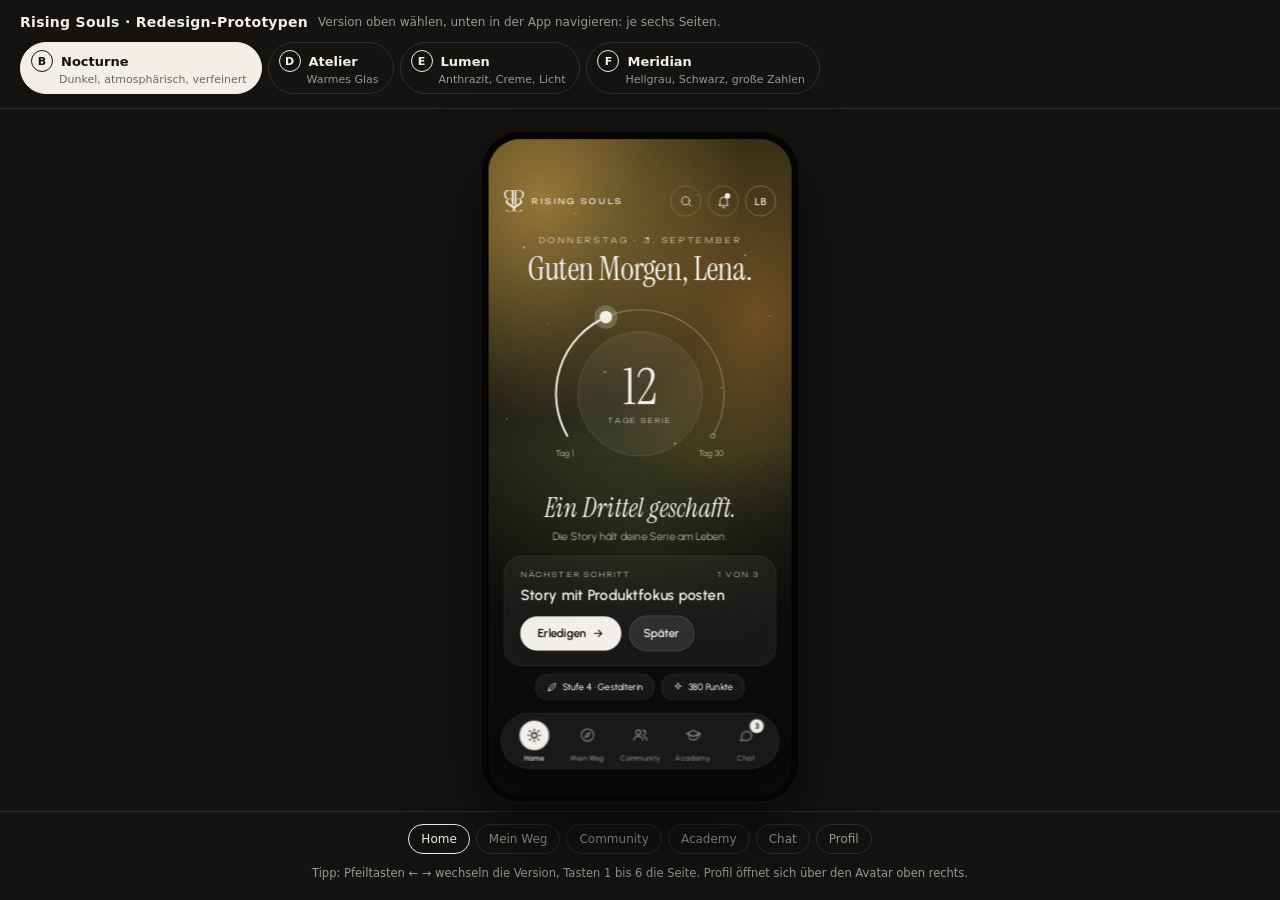
==== commit 72071493: "Update Rising Souls prototypes" ====
--- a/index.html
+++ b/index.html
@@ -1,1144 +1,298 @@
-<!doctype html><html lang="de"><head><meta charset="utf-8"><meta name="viewport" content="width=device-width, initial-scale=1">
+<!doctype html><html lang="de"><head><meta charset="utf-8"><meta name="viewport" content="width=device-width, initial-scale=1"></head><body>
 <title>Rising Souls Prototypen</title>
-<meta name="description" content="Vier visuelle Richtungen für Rising Souls im interaktiven Vergleich.">
-<link rel="icon" href="assets/logo-mark.png" type="image/png">
-<link rel="stylesheet" href="https://fonts.googleapis.com/css2?family=Fraunces:ital,opsz,wght@0,9..144,400..700;1,9..144,400..700&amp;family=Inter:wght@400;500;600&amp;family=Jost:wght@500&amp;family=Instrument+Serif:ital@0;1&amp;family=Manrope:wght@400;500;600;700&amp;family=Bricolage+Grotesque:opsz,wdth,wght@12..96,75..100,400..800&amp;family=Instrument+Sans:wght@400;500;600&amp;family=JetBrains+Mono:wght@500;600&amp;family=Unbounded:wght@300;400;500;600&amp;family=Urbanist:wght@400;500;600;700&amp;display=swap">
+<link rel="stylesheet" href="https://fonts.googleapis.com/css2?family=Instrument+Serif:ital@0;1&family=Unbounded:wght@300;400;500;600&family=Urbanist:wght@400;500;600;700&family=Outfit:wght@300;400;500;600&family=Space+Grotesk:wght@300;400;500;600&display=swap">
 <style>
-  :root {
-    --rs-canvas: #F1F2EE;
-    --rs-paper: #FBFBF8;
-    --rs-hero: #F3EFE6;
-    --rs-sand: #E9E7DF;
-    --rs-accent: #EBE4D6;
-    --rs-accent-hover: #E1D8C7;
-    --rs-border: #E1DED2;
-    --rs-border-strong: #CBC7B9;
-    --rs-espresso: #1E1C17;
-    --rs-espresso-deep: #26211A;
-    --rs-cocoa: #686459;
-    --rs-subtle: #655F52;
-    --rs-brown: #7A6248;
-    --rs-brown-deep: #6A543C;
-    --rs-eucalyptus: #55836F;
-    --rs-wordmark: #B49A72;
-    --rs-shadow: 0 12px 34px rgba(42, 40, 31, 0.08);
-    --rs-shadow-lift: 0 16px 36px rgba(42, 40, 31, 0.12);
-  }
-  html { min-height: 100%; background: var(--rs-canvas); }
-  body { min-height: 100%; margin: 0; background: var(--rs-canvas); color: var(--rs-espresso); font-family: Inter, system-ui, -apple-system, sans-serif; -webkit-font-smoothing: antialiased; }
-  .hub { min-height: 100vh; position: relative; isolation: isolate; display: flex; flex-direction: column; overflow-x: clip; }
-  .hub::before { content: ""; position: fixed; inset: 0; z-index: -3; pointer-events: none; background: radial-gradient(circle at 13% 9%, rgba(180, 154, 114, 0.15), transparent 27%), radial-gradient(circle at 88% 32%, rgba(235, 228, 214, 0.82), transparent 24%), var(--rs-canvas); }
-  .hub::after { content: ""; position: fixed; width: 380px; height: 380px; right: -230px; top: 42%; z-index: -2; pointer-events: none; border: 1px solid rgba(122, 98, 72, 0.14); border-radius: 190px 190px 190px 28px; transform: rotate(18deg); }
-  .hub > .site-header { position: relative; z-index: 3; padding: 14px clamp(14px, 3vw, 42px) 8px; box-sizing: border-box; }
-  .header-inner { width: 100%; max-width: 1240px; margin: 0 auto; display: grid; grid-template-columns: 184px minmax(0, 1fr); align-items: center; gap: 22px; box-sizing: border-box; }
-  .brand { display: flex; align-items: center; gap: 11px; min-width: 0; }
-  .brand-mark-wrap { width: 42px; height: 46px; flex: 0 0 auto; display: flex; align-items: center; justify-content: center; background: var(--rs-accent); border-radius: 22px 22px 22px 7px; box-shadow: inset 0 0 0 1px rgba(122, 98, 72, 0.08); }
-  .brand-mark { width: 20px; height: auto; display: block; filter: brightness(0) saturate(100%); opacity: 0.86; }
-  .brand-lockup { display: flex; min-width: 0; flex-direction: column; gap: 4px; }
-  .brand-wordmark { width: 105px; height: auto; display: block; filter: brightness(0) saturate(100%); opacity: 0.86; }
-  .brand small { color: var(--rs-brown); font-family: Jost, Futura, system-ui, sans-serif; font-size: 10px; line-height: 12px; letter-spacing: 1.5px; text-transform: uppercase; }
-  .switcher-shell { min-width: 0; padding: 6px; background: rgba(251, 251, 248, 0.9); border: 1px solid rgba(122, 98, 72, 0.1); border-radius: 30px; box-shadow: var(--rs-shadow); backdrop-filter: blur(18px); -webkit-backdrop-filter: blur(18px); box-sizing: border-box; }
-  .tabs { display: grid; grid-template-columns: repeat(4, minmax(0, 1fr)); gap: 7px; min-width: 0; }
-  .tab { position: relative; min-width: 0; min-height: 58px; display: flex; align-items: center; gap: 9px; padding: 8px 28px 8px 9px; color: var(--rs-espresso); background: transparent; border: 0; border-radius: 24px; font: inherit; cursor: pointer; text-align: left; transition: transform 180ms ease, background 180ms ease, box-shadow 180ms ease; }
-  .tab:hover { background: #F2ECE1; box-shadow: 0 8px 20px rgba(42, 40, 31, 0.07); transform: translateY(-2px); }
-  .tab:active { transform: scale(0.97); }
-  .tab:focus-visible { outline: 3px solid rgba(85, 131, 111, 0.34); outline-offset: 2px; }
-  .tab-letter { width: 34px; height: 34px; flex: 0 0 auto; display: inline-flex; align-items: center; justify-content: center; color: var(--rs-brown); background: var(--rs-accent); border-radius: 17px 17px 17px 6px; font-family: Fraunces, Georgia, serif; font-size: 14px; font-weight: 600; transition: background 180ms ease, color 180ms ease; }
-  .tab-copy { min-width: 0; display: flex; flex-direction: column; gap: 2px; }
-  .tab-name { overflow: hidden; color: currentColor; font-size: 13px; line-height: 17px; font-weight: 600; text-overflow: ellipsis; white-space: nowrap; }
-  .tab small { overflow: hidden; color: var(--rs-subtle); font-size: 10.5px; line-height: 14px; text-overflow: ellipsis; white-space: nowrap; }
-  .tab-state { position: absolute; top: 50%; right: 13px; width: 8px; height: 8px; background: transparent; border: 1px solid var(--rs-border-strong); border-radius: 999px; transform: translateY(-50%); transition: background 180ms ease, border-color 180ms ease, box-shadow 180ms ease; }
-  .tab.is-active { color: var(--rs-brown-deep); background: var(--rs-accent); box-shadow: inset 0 0 0 1px rgba(122, 98, 72, 0.08); }
-  .tab.is-active:hover { background: var(--rs-accent-hover); }
-  .tab.is-active .tab-letter { background: var(--rs-paper); }
-  .tab.is-active .tab-state { background: var(--rs-brown); border-color: var(--rs-brown); box-shadow: 0 0 0 4px rgba(122, 98, 72, 0.1); }
-  .stage { flex: 1; min-height: 430px; position: relative; z-index: 1; display: flex; align-items: flex-start; justify-content: center; padding: 12px 16px 18px; isolation: isolate; box-sizing: border-box; }
-  .stage::before { content: ""; position: absolute; top: 0; left: 50%; z-index: -2; width: min(680px, calc(100vw - 32px)); height: calc(100% - 8px); min-height: 390px; background: var(--rs-hero); border: 1px solid rgba(180, 154, 114, 0.12); border-radius: 340px 340px 38px 38px; transform: translateX(-50%); }
-  .stage-wordmark { position: absolute; top: clamp(24px, 5vw, 66px); left: 50%; z-index: -1; color: var(--rs-wordmark); font-family: Jost, Futura, system-ui, sans-serif; font-size: clamp(52px, 10vw, 136px); font-weight: 500; line-height: 0.82; letter-spacing: 0.04em; opacity: 0.12; text-align: center; white-space: nowrap; transform: translateX(-50%); user-select: none; }
-  .device { width: 390px; height: 844px; position: relative; z-index: 1; padding: 10px; background: var(--rs-espresso-deep); border-radius: 52px; box-shadow: 0 32px 75px rgba(38, 33, 26, 0.24), 0 8px 24px rgba(38, 33, 26, 0.12), inset 0 0 0 1px rgba(255, 255, 255, 0.08); transform-origin: top center; box-sizing: content-box; }
-  .phone { width: 390px; height: 844px; position: relative; overflow: hidden; background: #000; border-radius: 42px; }
+  :root { --bg: #141311; --ink: #F3EFE8; --muted: rgba(243, 239, 232, 0.6); --line: rgba(243, 239, 232, 0.12); }
+  html, body { background: var(--bg); color: var(--ink); }
+  body { margin: 0; font-family: Inter, system-ui, -apple-system, sans-serif; -webkit-font-smoothing: antialiased; }
+  .hub { min-height: 100vh; display: flex; flex-direction: column; }
+  .hub header { display: flex; align-items: center; justify-content: space-between; gap: 12px 24px; padding: 14px 20px; border-bottom: 1px solid var(--line); flex-wrap: wrap; }
+  .brand { display: flex; align-items: center; gap: 10px; font-weight: 600; font-size: 14px; letter-spacing: 0.02em; white-space: nowrap; }
+  .brand small { display: block; font-weight: 400; font-size: 12px; color: var(--muted); letter-spacing: 0; }
+  .tabs { display: flex; gap: 6px; flex-wrap: wrap; }
+  .tab { border: 1px solid var(--line); border-radius: 999px; padding: 7px 14px 7px 10px; background: transparent; color: var(--ink); font: inherit; font-size: 13px; cursor: pointer; display: flex; flex-direction: column; align-items: flex-start; gap: 1px; text-align: left; }
+  .tab:hover { background: rgba(243, 239, 232, 0.06); }
+  .tab-name { display: flex; align-items: center; gap: 8px; font-weight: 600; }
+  .tab-letter { width: 20px; height: 20px; border-radius: 999px; border: 1px solid currentColor; display: inline-flex; align-items: center; justify-content: center; font-size: 11px; }
+  .tab small { color: var(--muted); font-size: 11px; padding-left: 28px; }
+  .tab.is-active { background: var(--ink); color: #141311; border-color: var(--ink); }
+  .tab.is-active small { color: rgba(20, 19, 17, 0.62); }
+  .stage { flex: 1; display: flex; align-items: flex-start; justify-content: center; padding: 22px 16px 8px; }
+  .device { width: 390px; height: 844px; border-radius: 52px; background: #050505; padding: 10px; box-shadow: 0 40px 90px rgba(0, 0, 0, 0.55), inset 0 0 0 1px rgba(255, 255, 255, 0.08); transform-origin: top center; }
+  .phone { width: 390px; height: 844px; border-radius: 42px; overflow: hidden; position: relative; background: #000; }
   .dir, .screen { display: none; }
   .dir.is-active { display: block; }
   .dir.is-active .screen.is-active { display: block; }
   .phone [data-nav] { cursor: pointer; }
-  @media (max-width: 860px) {
-    .header-inner { grid-template-columns: 156px minmax(0, 1fr); gap: 14px; }
-    .brand-mark-wrap { width: 38px; height: 42px; }
-    .brand-mark { width: 18px; }
-    .brand-wordmark { width: 96px; }
-    .tab { padding-right: 11px; }
-    .tab-state { display: none; }
+  .hub footer { display: flex; align-items: center; justify-content: center; gap: 6px; padding: 12px 16px 20px; border-top: 1px solid var(--line); flex-wrap: wrap; }
+  .pagebtn { border: 1px solid var(--line); border-radius: 999px; padding: 7px 12px; background: transparent; color: var(--muted); font: inherit; font-size: 12px; cursor: pointer; }
+  .pagebtn:hover { color: var(--ink); }
+  .pagebtn.is-active { color: var(--ink); border-color: var(--ink); }
+  .hint { width: 100%; text-align: center; font-size: 11.5px; color: var(--muted); margin-top: 6px; }
+  @media (max-width: 480px) {
+    .hub header { padding: 10px 12px; gap: 8px; }
+    .brand small { display: none; }
+    .tab { padding: 6px 10px 6px 8px; }
     .tab small { display: none; }
+    .stage { padding: 0; }
+    .device { border-radius: 0; padding: 0; box-shadow: none; }
+    .phone { border-radius: 0; }
+    .hint { display: none; }
   }
-  @media (max-width: 700px) {
-    .hub > .site-header { padding: 12px 12px 7px; }
-    .header-inner { grid-template-columns: 1fr; gap: 9px; }
-    .stage { padding: 10px 8px 14px; }
-    .stage-wordmark { font-size: 15vw; }
-  }
-  @media (max-width: 480px) {
-    .hub::after { display: none; }
-    .hub > .site-header { padding: 10px 8px 5px; }
-    .header-inner { gap: 7px; }
-    .brand { gap: 10px; }
-    .brand-mark-wrap { width: 38px; height: 41px; border-radius: 20px 20px 20px 6px; }
-    .brand-mark { width: 18px; }
-    .brand-wordmark { width: 88px; }
-    .switcher-shell { padding: 4px; border-radius: 24px; }
-    .tabs { grid-template-columns: repeat(4, minmax(0, 1fr)); gap: 3px; }
-    .tab { min-height: 62px; flex-direction: column; justify-content: center; gap: 4px; padding: 6px 3px; border-radius: 20px; text-align: center; }
-    .tab-letter { width: 27px; height: 27px; border-radius: 14px 14px 14px 5px; font-size: 12px; }
-    .tab-copy { align-items: center; }
-    .tab-name { font-size: 11px; line-height: 14px; }
-    .tab small, .tab-state { display: none; }
-    .stage { padding: 7px 0 8px; overflow: hidden; }
-    .stage::before, .stage-wordmark { display: none; }
-    .device { padding: 0; border-radius: 36px; box-shadow: 0 18px 46px rgba(38, 33, 26, 0.18); }
-    .phone { border-radius: 32px; }
-  }
-  @media (prefers-reduced-motion: reduce) {
-    .tab, .tab-letter, .tab-state { transition: none; }
-    .tab:hover { transform: none; }
-  }
-.dir-sand { margin: 0; background: #F1F2EE; font-family: Inter, system-ui, sans-serif; color: #1E1C17; -webkit-font-smoothing: antialiased; }.dir-sand a { color: #7A6248; }.dir-sand a:hover { color: #6A543C; }.dir-sand .serif { font-family: Fraunces, Georgia, 'Times New Roman', serif; }.dir-sand .label { font-family: Jost, Futura, system-ui, sans-serif; text-transform: uppercase; }.dir-sand .i { width: 22px; height: 22px; stroke: currentColor; fill: none; stroke-width: 1.75; stroke-linecap: round; stroke-linejoin: round; display: block; }
-  
-.dir-nocturne { margin: 0; background: #0B0B0C; font-family: Manrope, 'Avenir Next', system-ui, sans-serif; color: #F2EFEA; -webkit-font-smoothing: antialiased; }.dir-nocturne a { color: #F2EFEA; }.dir-nocturne a:hover { color: #FFFFFF; }.dir-nocturne .serif { font-family: 'Instrument Serif', 'Times New Roman', Georgia, serif; font-weight: 400; }.dir-nocturne .kicker { text-transform: uppercase; letter-spacing: 0.18em; font-weight: 600; }.dir-nocturne .i { width: 22px; height: 22px; stroke: currentColor; fill: none; stroke-width: 1.5; stroke-linecap: round; stroke-linejoin: round; display: block; }
-  
-.dir-tinte { margin: 0; background: #F7F6F2; font-family: 'Instrument Sans', 'Helvetica Neue', Arial, sans-serif; color: #141414; -webkit-font-smoothing: antialiased; }.dir-tinte a { color: #141414; }.dir-tinte a:hover { color: #000000; }.dir-tinte .disp { font-family: 'Bricolage Grotesque', 'Arial Black', Impact, sans-serif; }.dir-tinte .mono { font-family: 'JetBrains Mono', Menlo, Consolas, monospace; text-transform: uppercase; font-weight: 500; }.dir-tinte .i { width: 22px; height: 22px; stroke: currentColor; fill: none; stroke-width: 1.75; stroke-linecap: round; stroke-linejoin: round; display: block; }
+.dir-nocturne { margin: 0; background: #0B0B0C; font-family: Urbanist, 'Avenir Next', system-ui, sans-serif; color: #F2EFEA; -webkit-font-smoothing: antialiased; }.dir-nocturne a { color: #F2EFEA; }.dir-nocturne a:hover { color: #FFFFFF; }.dir-nocturne .serif { font-family: 'Instrument Serif', 'Times New Roman', Georgia, serif; font-weight: 400; }.dir-nocturne .wide { font-family: Unbounded, 'Avenir Next', system-ui, sans-serif; text-transform: uppercase; }.dir-nocturne .kicker { font-family: Unbounded, 'Avenir Next', system-ui, sans-serif; text-transform: uppercase; letter-spacing: 0.24em; font-weight: 300; }.dir-nocturne .card { background: rgba(242, 239, 234, 0.06); border: 1px solid rgba(242, 239, 234, 0.1); }.dir-nocturne .i { width: 22px; height: 22px; stroke: currentColor; fill: none; stroke-width: 1.5; stroke-linecap: round; stroke-linejoin: round; display: block; }
   
 .dir-atelier { margin: 0; background: #B5602C; font-family: Urbanist, 'Avenir Next', system-ui, sans-serif; color: #FFF7EC; -webkit-font-smoothing: antialiased; }.dir-atelier a { color: #FFF7EC; }.dir-atelier a:hover { color: #FFFFFF; }.dir-atelier .wide { font-family: Unbounded, 'Avenir Next', system-ui, sans-serif; text-transform: uppercase; }.dir-atelier .glass { background: rgba(255, 255, 255, 0.12); border: 1px solid rgba(255, 255, 255, 0.32); backdrop-filter: blur(18px); -webkit-backdrop-filter: blur(18px); box-shadow: inset 0 1px 0 rgba(255, 255, 255, 0.35), 0 10px 30px rgba(70, 30, 10, 0.18); }.dir-atelier .i { width: 22px; height: 22px; stroke: currentColor; fill: none; stroke-width: 1.5; stroke-linecap: round; stroke-linejoin: round; display: block; }
   
+.dir-lumen { margin: 0; background: #1C1917; font-family: Outfit, 'Avenir Next', system-ui, sans-serif; color: #F4EFE6; -webkit-font-smoothing: antialiased; }.dir-lumen a { color: #F0E6C8; }.dir-lumen a:hover { color: #FFFFFF; }.dir-lumen .lite { font-weight: 300; }.dir-lumen .lbl { font-weight: 500; text-transform: uppercase; letter-spacing: 0.14em; font-size: 11px; line-height: 14px; }.dir-lumen .i { width: 22px; height: 22px; stroke: currentColor; fill: none; stroke-width: 1.5; stroke-linecap: round; stroke-linejoin: round; display: block; }
+  
+.dir-meridian { margin: 0; background: #E9E9E6; font-family: 'Space Grotesk', 'Helvetica Neue', Arial, sans-serif; color: #111111; -webkit-font-smoothing: antialiased; }.dir-meridian a { color: #111111; }.dir-meridian a:hover { color: #F28A0F; }.dir-meridian .disp { font-weight: 300; letter-spacing: -0.03em; }.dir-meridian .lbl { font-weight: 500; text-transform: uppercase; letter-spacing: 0.12em; font-size: 10.5px; line-height: 14px; color: #7A7A76; }.dir-meridian .i { width: 22px; height: 22px; stroke: currentColor; fill: none; stroke-width: 1.5; stroke-linecap: round; stroke-linejoin: round; display: block; }
+  
 </style>
-</head><body>
 <div class="hub">
-  <header class="site-header">
-    <div class="header-inner">
-      <div class="brand" aria-label="Rising Souls Stilrichtung">
-        <span class="brand-mark-wrap"><img class="brand-mark" src="assets/logo-mark.png" alt=""></span>
-        <span class="brand-lockup"><img class="brand-wordmark" src="assets/logo-wordmark.png" alt="Rising Souls"><small>Stilrichtung</small></span>
-      </div>
-      <div class="switcher-shell">
-        <nav class="tabs" aria-label="Stilrichtung">
-          <button class="tab" type="button" data-dir="sand" aria-pressed="false"><span class="tab-letter">A</span><span class="tab-copy"><strong class="tab-name">Sand</strong><small>Aktuelle App, verfeinert</small></span><span class="tab-state" aria-hidden="true"></span></button>
-          <button class="tab" type="button" data-dir="nocturne" aria-pressed="false"><span class="tab-letter">B</span><span class="tab-copy"><strong class="tab-name">Nocturne</strong><small>Reduziert und atmosphärisch</small></span><span class="tab-state" aria-hidden="true"></span></button>
-          <button class="tab" type="button" data-dir="tinte" aria-pressed="false"><span class="tab-letter">C</span><span class="tab-copy"><strong class="tab-name">Tinte</strong><small>Papier, Tinte und Marker</small></span><span class="tab-state" aria-hidden="true"></span></button>
-          <button class="tab" type="button" data-dir="atelier" aria-pressed="false"><span class="tab-letter">D</span><span class="tab-copy"><strong class="tab-name">Atelier</strong><small>Warm, weich und gläsern</small></span><span class="tab-state" aria-hidden="true"></span></button>
-        </nav>
-      </div>
-    </div>
+  <header>
+    <div class="brand">Rising Souls · Redesign-Prototypen<small>Version oben wählen, unten in der App navigieren: je sechs Seiten.</small></div>
+    <nav class="tabs" aria-label="Version">
+<button class="tab" type="button" data-dir="nocturne"><span class="tab-name"><span class="tab-letter">B</span>Nocturne</span><small>Dunkel, atmosphärisch, verfeinert</small></button>
+<button class="tab" type="button" data-dir="atelier"><span class="tab-name"><span class="tab-letter">D</span>Atelier</span><small>Warmes Glas</small></button>
+<button class="tab" type="button" data-dir="lumen"><span class="tab-name"><span class="tab-letter">E</span>Lumen</span><small>Anthrazit, Creme, Licht</small></button>
+<button class="tab" type="button" data-dir="meridian"><span class="tab-name"><span class="tab-letter">F</span>Meridian</span><small>Hellgrau, Schwarz, große Zahlen</small></button>
+    </nav>
   </header>
-  <div class="stage" aria-label="Interaktive App-Vorschau">
-    <div class="stage-wordmark" aria-hidden="true">RISING SOULS</div>
+  <div class="stage">
     <div class="device"><div class="phone" id="phone">
-<div class="dir dir-sand" data-dir="sand">
-<section class="screen" data-page="home">
-<div style="position: relative; width: 390px; height: 844px; overflow: hidden; background: #F1F2EE;">
-
-  <!-- App header: lockup left, actions right (status bar area above stays empty) -->
-  <div style="position: absolute; top: 56px; left: 0; right: 0; height: 48px; display: flex; align-items: center; justify-content: space-between; padding: 0 20px;">
-    <div style="display: flex; align-items: center; gap: 9px;">
-      <svg viewBox="0 0 3578 3841" width="28" height="30" style="display: block;"><path fill="#1E1C17" d="M 746.5 1.7 c -29.9 1.2 -73.8 6 -104.5 11.4 -139.3 24.2 -273 88 -379.5 180.8 -26 22.7 -60.2 57.9 -83.6 86.1 -56.4 67.8 -101.3 146.9 -132.6 233.5 -44.6 123.3 -57.4 271.5 -34.7 403.3 27.3 159.2 111.4 315.1 230.5 427.2 86.9 81.8 185.8 140.8 296.2 176.9 38.5 12.5 66.4 18.4 146.7 30.5 25.2 3.9 101.4 14.5 104.5 14.6 0.5 0.1 -11.6 4.3 -27 9.4 -88.8 29.7 -153.9 59.6 -205.5 94.4 -54.4 36.6 -101.9 81.6 -129.9 122.7 -43.3 63.6 -73.4 130.3 -85.1 188.4 -4.6 22.8 -6 35.8 -6.7 60.1 -2.5 94.3 24.8 183.3 83 270.5 43.7 65.6 94.8 121.3 165.2 180.1 66.1 55.2 142 110.3 213 154.6 6.6 4.1 138.5 83.9 293 177.4 154.6 93.4 286.2 173.4 292.5 177.8 33 22.8 61.9 46.5 89.9 74.1 56.8 55.9 94.3 111.5 121.9 181.1 16.5 41.5 27.7 86.5 31.2 125.4 1.5 16.7 1.2 52.3 -0.5 68.5 -8.4 79.4 -40.4 146.2 -97.5 203.6 -30.6 30.8 -60.9 53.1 -96 70.8 -52 26.1 -112.4 41.5 -186.8 47.6 -49.8 4.2 -130.9 2.4 -193.7 -4.1 -116 -11.9 -214.1 -40.1 -295.7 -85 -101 -55.5 -183.2 -127.6 -241.2 -211.7 -3.7 -5.3 -7.1 -9.7 -7.4 -9.7 -1.7 0 -171.6 171.1 -170.6 171.8 24.5 16.8 73.7 44.3 108.9 61 106.1 50.1 211.7 83.2 360 112.7 107.2 21.4 211.9 31.3 349 33.1 114.6 1.6 212 -6.2 293.9 -23.2 80.5 -16.8 180.4 -53.6 244.6 -90 25.4 -14.3 56.8 -36.6 83.8 -59.3 l 13.2 -11.1 13.3 11.1 c 54.8 46.1 106.8 76 183.2 105.4 99.8 38.3 183.1 56.1 300 64 101.7 6.8 241.7 3.2 353 -9.1 101.2 -11.1 226 -37.2 327.5 -68.4 84.3 -25.9 172 -63.7 239.5 -103.3 10.5 -6.2 36.2 -22.2 37.5 -23.4 0.5 -0.4 -170.1 -171.3 -171.2 -171.3 -0.3 0 -4.5 5.5 -9.2 12.3 -20.5 29.3 -44 57.1 -71.6 84.7 -43.7 43.6 -91.3 80 -148.5 113.5 -109.2 64 -232.6 95.3 -400.5 101.6 -138.1 5.2 -240.8 -15 -319.9 -63 -40.9 -24.8 -83 -64.2 -110.7 -103.7 -30.2 -43.1 -47.7 -87.9 -56.6 -144.4 -2 -12.8 -2.2 -18.3 -2.3 -47.5 0 -36.8 0.9 -46.5 7 -77.1 7.9 -38.7 21.4 -78.2 40.5 -117.9 39.1 -81.3 104.3 -154.9 191.5 -216 7.6 -5.4 142.4 -87.5 299.5 -182.5 157 -94.9 291.8 -176.6 299.5 -181.5 79.2 -50 171.5 -119 235.5 -176 18.1 -16.1 54.8 -52.8 69.4 -69.5 50.9 -58.1 89.5 -117.3 113.1 -173.1 32 -75.8 42.5 -165.8 27.9 -238.9 -10.8 -54 -33.7 -108.2 -71.3 -168.5 -19.8 -31.8 -31.7 -47 -56.6 -72.3 -28.9 -29.6 -56.6 -52.2 -93.8 -76.6 -49.1 -32.3 -113.8 -61.6 -199.2 -90.2 -15.4 -5.1 -27.5 -9.3 -27 -9.4 3 -0.1 79.2 -10.7 104.5 -14.6 63.6 -9.6 100.4 -16.6 125.2 -23.8 173.7 -50.5 330.3 -166 430.3 -317.6 91 -137.9 133.6 -287.8 128.4 -451.6 -3 -94.8 -20.7 -183.3 -53.4 -266.4 -43.4 -110.5 -108.7 -206.5 -194.5 -285.8 -88.3 -81.7 -203.4 -144.9 -323 -177.6 -53.4 -14.5 -109.9 -23.4 -169.5 -26.6 -12.3 -0.6 -186.2 -1 -494.7 -1 l -475.8 0 0 1351 0 1351.1 2.4 -1.3 c 1.2 -0.7 71.4 -46.1 155.9 -100.8 l 153.7 -99.5 0 -426 0 -426.1 3.3 -1.2 c 12.5 -4.9 44.4 -15.2 60.7 -19.6 73.5 -20.2 154.7 -29.8 252.5 -29.9 43.3 -0.1 59.8 1 91.7 6.4 103.5 17.4 200.4 72 262.5 148 32.6 39.9 56.7 92 64.7 139.9 3.7 22.1 4.7 51.6 2.6 73.1 -3.8 37.7 -14.6 78.5 -31.2 117.3 -35.6 83.8 -117.5 165.8 -242.8 243.3 -96 59.3 -592.4 369.4 -610 381.1 -97.7 64.4 -175.3 130.5 -235 200.2 -4 4.7 -7.6 8.5 -7.9 8.5 -0.4 0 -6 -6.1 -12.5 -13.5 -64.6 -73.8 -149.5 -144.1 -253.6 -210.2 -7.4 -4.7 -142.9 -89.2 -301 -187.8 -326.7 -203.6 -313.8 -195.5 -336.5 -211.4 -44.7 -31.3 -76.8 -57.9 -107.6 -89.3 -43.1 -43.9 -70.1 -83.5 -88.7 -130.3 -14.2 -35.8 -23.1 -70.3 -26.8 -104 -2 -18.8 -1.5 -54.5 1.1 -71 10.4 -67.9 46.7 -133.7 101 -183.3 64.2 -58.6 141.4 -96.2 227.3 -110.6 31.9 -5.4 48.4 -6.5 91.7 -6.4 97.7 0.1 179 9.8 252.5 29.9 16.3 4.4 48.2 14.7 60.8 19.6 l 3.2 1.2 0 426.1 0 426 155.2 100.5 c 85.3 55.3 155.5 100.6 156 100.8 0.4 0.2 0.8 -607.6 0.8 -1350.7 l 0 -1351.1 -479.2 0.2 c -263.6 0.1 -482.4 0.3 -486.3 0.5 Z m 653.5 793.3 l 0 732 -40.7 0 c -104.1 0 -226 -5.1 -312.8 -13 -127 -11.7 -219.1 -32.7 -319.9 -73.2 -59.5 -23.9 -100.9 -46.5 -145.6 -79.8 -71.3 -53 -130.3 -124.2 -179.3 -216.7 -46.8 -88.2 -77.3 -190 -87.1 -290.3 -4.9 -50 -4.9 -109.4 0 -160.5 13.3 -139.1 65.5 -276.7 140.8 -370.9 35 -43.7 71.9 -76.9 125.1 -112.2 114.1 -75.7 245.8 -115.4 457 -137.9 67.5 -7.2 121.6 -9.1 264.8 -9.3 l 97.7 -0.2 0 732 Z m 997 -731 c 59 1.6 102.7 4.2 144 8.6 212 22.5 344.3 62.7 459.5 139.7 85.3 57 140.2 120 187.9 215.5 45 90 71 190.3 77.6 299.2 1.3 21.2 1.3 72.7 0 94 -8.6 142.9 -53.4 276.5 -132.3 394.5 -54.9 82.1 -121.9 143.8 -206.6 190.3 -28.6 15.7 -69.8 33.7 -113.6 49.5 -72.7 26.3 -155.6 45 -242 54.6 -93.5 10.5 -230.6 17.1 -352.7 17.1 l -40.8 0 0 -732 0 -732 90.8 0 c 49.9 0 107.6 0.5 128.2 1 Z"></path></svg>
-      <svg viewBox="0 0 6422 2991" width="61" height="28.5" style="display: block;"><path fill="#CEC6BC" d="M 250 904 l 0 613 88 0 88 0 0 -166.5 0 -166.5 13.3 0 c 59.4 0.1 155.4 6.4 205.7 13.6 54.5 7.8 110.5 23.4 164.7 46 36.8 15.3 61.9 29.6 89.3 50.8 12.9 10 40.1 36.8 50.2 49.6 35.2 44.3 62.3 98.9 75.8 153 1.7 6.9 3.6 14.2 4.1 16.2 l 1 3.8 87.4 0 c 48.1 0 87.5 -0.4 87.5 -0.8 0 -0.5 -1.8 -8.2 -4 -17.2 -30.9 -125.3 -116.4 -231.8 -230.5 -287.4 -53.6 -26.2 -105.6 -40 -166.5 -44.3 l -10.5 -0.7 15.5 -1.3 c 77.5 -6.2 147.1 -30.5 211.5 -73.9 46.5 -31.3 88.1 -73.1 119.3 -120.1 59.4 -89.2 83 -191.5 69.1 -300.3 -10.6 -83.9 -45.2 -162.8 -99.8 -227.5 -35.7 -42.3 -83.5 -79.6 -135.2 -105.6 -52.2 -26.1 -107.6 -41.4 -166.8 -45.9 -8.8 -0.6 -109 -1 -285.3 -1 l -271.8 0 0 613 Z m 344.5 -576.1 c 62 4.4 124.9 14.4 171.7 27.1 87.4 23.8 160.2 71.2 201.6 131.3 36 52.1 59.4 117.1 67.8 187.7 2.1 18.3 3 66.6 1.5 85.7 -5.4 66.9 -25 131.1 -57.5 187.8 -8.4 14.6 -25.2 39.4 -35.3 52 -11.3 14.1 -34.7 37.7 -48.8 48.9 -21.4 17.1 -48.7 33.7 -72.5 44.2 -58.2 25.7 -117.9 41 -187 47.8 -49.9 5 -126.6 8.5 -186.2 8.6 l -23.8 0 0 -411.6 0 -411.6 76.3 0.5 c 41.9 0.2 83.4 1 92.2 1.6 Z M 1564 904 l 0 613 87.5 0 87.5 0 0 -613 0 -613 -87.5 0 -87.5 0 0 613 Z M 2437 292 c -49.1 3.5 -85.3 10.4 -124.1 23.6 -63.2 21.5 -101.1 42.1 -138.7 75.4 -36.4 32.2 -70 90.9 -79.1 138.4 -7.7 39.7 -2.7 85.3 13.6 125.1 27.9 68.2 87.3 131.9 188 201.7 24.2 16.8 34.1 22.9 194.5 119.9 83.8 50.6 156.1 94.8 160.8 98.1 67.8 48.4 109.2 110.3 122.5 183.3 2.3 12.5 3.1 41 1.5 54.3 -6.1 52.1 -33.4 96.5 -79.7 129.8 -11.1 8 -35.4 20.2 -49.8 24.9 -39.1 12.9 -83.2 17.5 -140 14.5 -102.9 -5.5 -174.2 -28.9 -241.5 -79.6 -29.9 -22.5 -53.6 -46.3 -74.4 -74.7 -4.3 -5.9 -8.2 -10.7 -8.5 -10.7 -0.3 0 -21 20.4 -45.9 45.3 l -45.2 45.2 9.8 6.1 c 29.1 18.4 64.6 35.3 104.7 50.2 56.7 20.9 137 39.5 203.5 47.1 68.2 7.7 153.1 9.2 211.8 3.6 44.6 -4.3 77.2 -11.1 116.3 -24.4 58.9 -20 97.1 -41.8 133.1 -76 40 -37.9 65.2 -88.1 74.5 -148.8 2.4 -15.5 2.4 -53.7 0 -69.3 -11.3 -73.3 -47.8 -138.8 -113.3 -203 -27 -26.5 -55.6 -49.4 -90.9 -73 -8.8 -5.9 -89.1 -56.3 -178.5 -112 -89.4 -55.7 -167.4 -104.6 -173.5 -108.8 -48.1 -32.8 -81.3 -66.2 -100.3 -101.2 -9 -16.6 -17.5 -41.6 -21.3 -63 -2.7 -14.9 -2.9 -37.5 -0.5 -51 9.8 -55.6 48.8 -103 109.1 -132.6 33.7 -16.5 62.5 -23.1 104.5 -24.1 58.4 -1.4 115.6 6.1 160.2 20.8 51.6 17.1 87 42.9 120.6 88.1 l 8.7 11.7 37.3 -37.2 c 20.4 -20.4 37.2 -37.6 37.2 -38.2 0 -3 -42.4 -24.8 -68.5 -35.3 -23.8 -9.5 -62.2 -19.8 -111.4 -29.7 -34.1 -6.9 -60.8 -10.4 -102.6 -13.6 -18.3 -1.3 -108.5 -2 -124.5 -0.9 Z M 3298 904 l 0 613 87.5 0 87.5 0 0 -613 0 -613 -87.5 0 -87.5 0 0 613 Z M 3824 904 l 0 613 17.5 0 17.5 0 0.2 -524.9 0.3 -524.8 375.1 524.6 375.1 524.6 62.7 0.3 62.6 0.2 0 -613 0 -613 -17.5 0 -17.5 0 -0.2 525.2 -0.3 525.3 -375.5 -525.2 -375.5 -525.3 -62.2 0 -62.3 0 0 613 Z M 5655 292.1 c -60.2 4 -120.5 17.5 -174 38.9 -145.7 58.3 -261.6 165.8 -332.5 308.5 -24 48.4 -39.4 90.9 -49.9 138 -17.9 80.6 -18.3 168.7 -1.1 251.9 19.2 92.7 65.7 186.4 132.1 266.1 13.5 16.2 54.8 57.7 71.4 71.7 78.8 66.4 170.7 112.9 267 135.2 44.2 10.2 80.7 14.1 131.5 14 45 -0.1 72.5 -2.5 113.5 -10 34.1 -6.3 82.3 -20.7 116.5 -34.8 34 -14.1 73.4 -35 104.3 -55.2 l 14.2 -9.3 0 54.9 0 55 44 0 44 0 0 -359 0 -359 -188.5 0 -188.5 0 0 17.5 0 17.5 144.5 0 144.5 0 0 209.3 0 209.3 -6.8 11.5 c -21.4 36 -44.8 66.4 -74.2 96.3 -63 64.2 -134.7 103.8 -211.2 116.5 -77.1 12.9 -153.8 0.1 -221.8 -36.9 -64.7 -35.2 -121.9 -89.5 -167.3 -158.6 -37.6 -57.2 -67.5 -127 -85.6 -199.9 -31.4 -126.2 -27.5 -270.7 10.4 -393 43.5 -140.1 122.6 -248.6 227.5 -312.1 58.4 -35.4 119.9 -51.8 187.5 -50.1 42.5 1 80.4 8.5 117.7 23.2 48.5 19.2 90.9 47.2 132.1 87.4 l 16.8 16.5 30.6 -30.6 30.6 -30.6 -5.8 -3.6 c -24.5 -15.7 -64.8 -36.9 -92.6 -48.8 -63.6 -27.1 -129.4 -42.9 -199.4 -47.8 -16.4 -1.1 -63.5 -1.1 -81.5 0.1 Z"></path><path fill="#898580" d="M 1367.5 1914.7 c -41.2 3.3 -61.7 7.7 -98.5 21.5 -47.6 17.7 -83.6 43.5 -104.4 75.2 -28.7 43.4 -37 81.4 -27.5 125.5 7.5 34.4 27.8 68 61.9 102.2 17.5 17.6 29.6 27.9 55.5 47.2 25.1 18.8 37.3 26.4 150.8 95.1 58.7 35.5 110.9 67.6 116 71.5 29.9 22.4 49.6 45.8 63.7 75.4 20.8 43.8 22.4 85.7 4.6 122.2 -6.8 13.8 -14.8 24.6 -26.9 36.2 -33 31.5 -78.4 44.2 -145 40.4 -73.9 -4.3 -120.4 -19.9 -169.2 -57 -13.3 -10.1 -35.2 -32.1 -44.9 -45.1 -4.3 -5.8 -7.9 -10.6 -8 -10.7 -0.1 -0.1 -14.2 13.8 -31.4 31 l -31.2 31.2 11.2 6.7 c 42.1 25 92.1 42.8 156.7 55.8 70.6 14.1 161.9 16.7 224.1 6.4 28.7 -4.8 62.8 -15.8 89.9 -29.2 28.8 -14.2 56.7 -37.6 72.3 -60.7 15.4 -22.9 25.6 -49.9 29.3 -78 11.1 -83.2 -41 -169.8 -142 -236.1 -6.6 -4.4 -62.5 -39.4 -124.3 -77.9 -73.5 -45.8 -117.4 -73.8 -127 -81 -16.4 -12.2 -35.9 -30.9 -44.4 -42.5 -23.4 -32 -32.4 -71.1 -23.9 -104 2.7 -10.4 10.4 -26.9 16.8 -35.9 18.2 -25.4 49.7 -46.8 82.9 -56.1 16.5 -4.6 28.5 -6 52 -6 39.2 0 70.8 4.4 99.9 13.7 35.7 11.5 60 28.8 83.1 59.2 l 6.9 9.1 25.7 -25.7 25.8 -25.8 -5.3 -3.3 c -7 -4.5 -33 -17.2 -44.2 -21.5 -10.9 -4.3 -32.8 -10.3 -56.4 -15.6 -48.8 -10.9 -81.8 -14.2 -138.6 -13.9 -17.6 0.1 -33.8 0.3 -36 0.5 Z M 2296.5 1915.1 c -137.8 9.2 -262.2 83 -337 200 -9.7 15.1 -27 48.9 -33.3 65.1 -12.7 32.5 -20.9 65.4 -25.4 101.8 -2 16.3 -1.7 69.8 0.5 88 9.1 74.6 31.9 137.9 71.2 197 53.1 80 124.3 134.8 214 164.5 63.5 21 130.4 24.9 201.5 11.9 89.3 -16.4 169.1 -58.8 232.5 -123.5 63.6 -64.9 101.6 -144.8 112.1 -235.4 1.3 -10.6 1.8 -23.1 1.8 -42.5 0.1 -27.7 -0.8 -41.1 -4.4 -65.5 -11.6 -79.5 -45.7 -154.7 -98.9 -218 -10.4 -12.5 -35.5 -37.9 -48.1 -48.8 -77 -66.7 -182.4 -101.5 -286.5 -94.6 Z m 104.7 34.4 c 61.7 7.2 116.4 37.8 156.5 87.5 38.2 47.4 61.4 106.4 70 178.5 2.5 21.4 2.5 77.8 0 98.5 -5.7 46.4 -16.2 86.9 -34 132 -23.9 60.8 -52.6 107 -94.4 152.5 -66.9 72.8 -152.1 115.8 -234 118.2 -28.4 0.8 -50.2 -2.1 -75.2 -10.2 -39.3 -12.7 -69.2 -31.4 -98.2 -61.1 -13.1 -13.5 -20.7 -23.1 -32.1 -40.4 -60.5 -91.9 -72.6 -227.9 -31.4 -352 28.3 -85.2 66.5 -147.9 124.2 -204 60.4 -58.6 132.8 -94 204.9 -100.3 10.6 -0.9 32.3 -0.5 43.7 0.8 Z M 2974 2121.7 c 0 124.6 0.4 214.8 1 225.3 6 105.6 43.4 196.5 111.5 271 30.3 33.2 75.1 66.9 117.5 88.4 53.4 27.1 106.3 41.4 165.8 44.7 61.3 3.4 115.3 -9 170.6 -39.3 91.2 -50 148.2 -131 165.9 -235.8 2.1 -12.5 2.1 -13.4 2.4 -287.3 l 0.3 -274.7 -12 0 -12 0 -0.3 273.2 c -0.2 256.8 -0.4 273.9 -2 283.8 -9 52.7 -27.5 96.6 -58.1 137.5 -12.6 16.8 -40.1 44.1 -57.6 57.2 -42.1 31.5 -89.1 51.4 -138.7 58.7 -33.1 5 -60.8 3.8 -91.4 -3.9 -44.8 -11.3 -86.2 -35.8 -123.4 -73 -33 -32.9 -60.2 -73.9 -80.4 -121.3 -19.6 -45.7 -30.8 -89.5 -36.8 -143.2 -1.5 -14.1 -1.7 -35.9 -2 -242.3 l -0.4 -226.7 -59.9 0 -60 0 0 207.7 Z M 3949 2333 l 0 419 269.5 0 269.5 0 0 -12 0 -12 -209.5 0 -209.5 0 0 -407 0 -407 -60 0 -60 0 0 419 Z M 4896 1915.1 c -42 3.4 -81.4 14.4 -121.5 33.9 -30.1 14.6 -57.3 36.6 -72.3 58.4 -25.8 37.3 -36.6 72.6 -33.3 108 4.3 44.6 24.5 83 65 123.7 17.6 17.6 29.9 28 55.5 47.1 25.5 19 38.5 27.2 149.6 94.3 58 35.1 109.1 66.3 113.4 69.4 43.2 30.8 71.7 72.3 81.8 119.5 2.7 12.4 3.1 38.9 0.9 50.1 -3.5 17.9 -11.8 36.7 -22.3 50.6 -7.6 10.1 -22.7 24.4 -33.1 31.3 -30.6 20.4 -72.2 28.8 -127 25.7 -73.8 -4.3 -120.3 -19.9 -169.2 -57 -13.2 -10 -36.1 -33.1 -45.5 -45.9 l -7.5 -10.2 -30.7 30.7 c -17 17 -30.8 31.1 -30.8 31.5 0 1.3 17.8 11.7 33.7 19.6 37.7 18.9 79.1 32.3 133.2 43.2 70.6 14.1 162 16.7 224.1 6.4 36.4 -6 80.6 -22.1 107.5 -38.9 23.9 -15.1 46.6 -36.9 58.2 -56.1 25 -41.4 33 -87.6 23.2 -133.2 -10 -46.3 -42.6 -97 -87.9 -136.8 -27.9 -24.4 -37.8 -31 -175.8 -117 -65.9 -41 -117.8 -74 -125.7 -79.9 -28.5 -21.3 -46.9 -41.5 -58.3 -64.1 -14.9 -29.6 -18.3 -63.5 -9.2 -90.4 3.4 -9.7 10.7 -23.5 17.2 -32.2 16.2 -21.4 45.3 -41.5 73.6 -50.7 18.2 -6 26.6 -7.2 52.2 -7.8 63.2 -1.4 114.7 10.3 150.8 34.4 10.4 7 29.3 25.4 38.2 37.3 3.5 4.7 6.7 8.9 7.2 9.5 0.5 0.6 10.8 -9 26.3 -24.5 14 -14 25.5 -25.7 25.5 -26.1 0 -1 -16 -10.1 -28.3 -15.9 -24.3 -11.5 -40.7 -16.8 -80.2 -25.5 -33.2 -7.3 -54.9 -10.4 -88 -12.5 -18.6 -1.2 -75.3 -1.1 -90.5 0.1 Z"></path></svg>
-    </div>
-    <div style="display: flex; align-items: center; gap: 4px;">
-      <div style="width: 40px; height: 40px; border-radius: 999px; display: flex; align-items: center; justify-content: center; color: #686459;"><svg class="i" viewBox="0 0 24 24"><circle cx="11" cy="11" r="6.5"></circle><path d="m20 20-4.3-4.3"></path></svg></div>
-      <div style="width: 40px; height: 40px; border-radius: 999px; display: flex; align-items: center; justify-content: center; color: #686459;"><svg class="i" viewBox="0 0 24 24"><rect x="3.5" y="5" width="14" height="14" rx="2"></rect><path d="M17.5 9h2a1 1 0 0 1 1 1v7a2 2 0 0 1-2 2H5.5"></path><path d="M7 9h7M7 12.5h7M7 16h4"></path></svg></div>
-      <div style="width: 40px; height: 40px; border-radius: 999px; display: flex; align-items: center; justify-content: center; color: #686459; position: relative;"><svg class="i" viewBox="0 0 24 24"><path d="M6 16.5V11a6 6 0 0 1 12 0v5.5l1.5 2h-15z"></path><path d="M10 21a2 2 0 0 0 4 0"></path></svg><div style="position: absolute; top: 8px; right: 9px; width: 8px; height: 8px; border-radius: 999px; background: #7A6248; border: 1.5px solid #F1F2EE;"></div></div>
-      <div data-nav="profil" style="width: 40px; height: 40px; border-radius: 20px 20px 20px 6px; background: #EFE9DC; color: #7A6248; display: flex; align-items: center; justify-content: center; font-weight: 600; font-size: 15px; letter-spacing: 0.3px;">LB</div>
-    </div>
-  </div>
-
-  <!-- Content column -->
-  <div style="position: absolute; top: 118px; left: 20px; right: 20px; display: flex; flex-direction: column;">
-
-    <div class="label" style="font-size: 11px; line-height: 14px; letter-spacing: 2px; color: #655F52;">Donnerstag · 3. September</div>
-    <h1 class="serif" style="margin: 8px 0 0; font-weight: 600; font-size: 36px; line-height: 42px; letter-spacing: -0.6px; color: #1E1C17;">Guten Morgen, <em style="font-weight: 500; font-style: italic;">Lena</em>.</h1>
-
-    <!-- Nächster Schritt (NextStepCard) -->
-    <div style="margin-top: 18px; background: #EBE4D6; border-radius: 28px; padding: 16px 24px 18px;">
-      <div class="label" style="font-size: 11px; line-height: 14px; letter-spacing: 2px; color: #7A6248;">Nächster Schritt · hält deine Serie</div>
-      <div class="serif" style="margin-top: 8px; font-weight: 600; font-size: 21px; line-height: 27px; letter-spacing: -0.1px; color: #1E1C17;">Story mit Produktfokus posten</div>
-      <div style="margin-top: 4px; font-size: 12.5px; line-height: 18px; color: #686459;">Aufgabe · fällig heute · +40 Punkte</div>
-      <div style="margin-top: 16px; display: flex; align-items: center; gap: 8px;">
-        <div class="label" style="height: 44px; padding: 0 24px; border-radius: 999px; background: #FBFBF8; color: #7A6248; display: flex; align-items: center; gap: 8px; font-size: 15px; letter-spacing: 0.4px; text-transform: none;">Erledigen<svg class="i" viewBox="0 0 24 24" style="width: 16px; height: 16px;"><path d="M5 12h14M13 6l6 6-6 6"></path></svg></div>
-        <div class="label" style="height: 44px; padding: 0 16px; border-radius: 999px; color: #7A6248; display: flex; align-items: center; font-size: 15px; letter-spacing: 0.4px; text-transform: none;">Später</div>
-      </div>
-    </div>
-
-    <!-- Kennzahlen-Ledger -->
-    <div style="margin-top: 20px; display: flex; align-items: stretch; border-top: 1px solid #E1DED2; border-bottom: 1px solid #E1DED2; padding: 8px 0;">
-      <div style="flex: 1; min-width: 0; padding: 8px 12px;">
-        <div class="serif" style="font-weight: 600; font-size: 40px; line-height: 44px; letter-spacing: -0.6px; color: #1E1C17;">12</div>
-        <div style="display: flex; align-items: center; gap: 4px; margin-top: 4px; color: #7A6248;"><svg class="i" viewBox="0 0 24 24" style="width: 12px; height: 12px;"><path d="M12 3c1 3 4 4.5 4 8.5a4 4 0 0 1-8 0c0-1.5.5-2.5 1-3.5.5 1.5 1.5 2 2 2 0-2.5-.5-4.5 1-7z"></path></svg><span class="label" style="font-size: 10.5px; line-height: 14px; letter-spacing: 1.2px;">Serie</span></div>
-      </div>
-      <div style="width: 1px; background: #E1DED2; margin: 8px 0;"></div>
-      <div style="flex: 1; min-width: 0; padding: 8px 12px;">
-        <div class="serif" style="font-weight: 600; font-size: 40px; line-height: 44px; letter-spacing: -0.6px; color: #1E1C17;">4</div>
-        <div style="display: flex; align-items: center; gap: 4px; margin-top: 4px; color: #7A6248;"><svg class="i" viewBox="0 0 24 24" style="width: 12px; height: 12px;"><path d="M4 20c0-9 6-15 16-16-1 10-7 16-16 16z"></path><path d="M4 20c4-5 8-8 12-11"></path></svg><span class="label" style="font-size: 10.5px; line-height: 14px; letter-spacing: 1.2px;">Stufe</span></div>
-      </div>
-      <div style="width: 1px; background: #E1DED2; margin: 8px 0;"></div>
-      <div style="flex: 1; min-width: 0; padding: 8px 12px;">
-        <div class="serif" style="font-weight: 600; font-size: 40px; line-height: 44px; letter-spacing: -0.6px; color: #1E1C17;">380</div>
-        <div style="display: flex; align-items: center; gap: 4px; margin-top: 4px; color: #7A6248;"><svg class="i" viewBox="0 0 24 24" style="width: 12px; height: 12px;"><path d="M12 3l1.8 5.2L19 10l-5.2 1.8L12 17l-1.8-5.2L5 10l5.2-1.8z"></path></svg><span class="label" style="font-size: 10.5px; line-height: 14px; letter-spacing: 1.2px;">Punkte</span></div>
-      </div>
-    </div>
-
-    <!-- 01 · Heute dran -->
-    <div style="margin-top: 22px; display: flex; align-items: flex-end; gap: 8px;">
-      <div style="width: 10px; height: 10px; border-radius: 5px 5px 5px 2px; background: #7A6248; margin-bottom: 7px;"></div>
-      <div class="serif" style="font-weight: 600; font-size: 21px; line-height: 27px; color: #7A6248;">01</div>
-      <div style="width: 3px; height: 3px; border-radius: 3px; background: #CBC7B9; margin-bottom: 11px;"></div>
-      <div class="serif" style="flex: 1; font-weight: 600; font-size: 21px; line-height: 27px; letter-spacing: -0.1px; color: #1E1C17;">Heute dran</div>
-      <div style="font-size: 12.5px; line-height: 18px; color: #686459; padding-bottom: 4px;">1 von 3</div>
-    </div>
-    <div style="margin-top: 10px; margin-bottom: 2px; height: 6px; border-radius: 999px; background: #E9E7DF; overflow: hidden;"><div style="width: 33%; height: 6px; border-radius: 999px; background: #55836F;"></div></div>
-
-    <div style="display: flex; flex-direction: column;">
-      <div style="display: flex; align-items: center; gap: 12px; padding: 12px 0; border-bottom: 0.5px solid #E1DED2;">
-        <div style="width: 26px; height: 26px; border-radius: 13px 13px 13px 6px; background: #EBE4D6; display: flex; align-items: center; justify-content: center; color: #1E1C17;"><svg class="i" viewBox="0 0 24 24" style="width: 15px; height: 15px; stroke-width: 2.2;"><path d="m5 12.5 4.5 4.5L19 7.5"></path></svg></div>
-        <div style="flex: 1; font-size: 15px; line-height: 23px; color: #686459; text-decoration: line-through;">Drei Nachrichten beantworten</div>
-      </div>
-      <div style="display: flex; align-items: center; gap: 12px; padding: 12px 0; border-bottom: 0.5px solid #E1DED2;">
-        <div style="width: 26px; height: 26px; border-radius: 13px 13px 13px 6px; border: 1.5px solid #CBC7B9; box-sizing: border-box;"></div>
-        <div style="flex: 1; font-size: 15px; line-height: 23px; color: #1E1C17;">Story mit Produktfokus posten</div>
-      </div>
-      <div style="display: flex; align-items: center; gap: 12px; padding: 12px 0; border-bottom: 0.5px solid #E1DED2;">
-        <div style="width: 26px; height: 26px; border-radius: 13px 13px 13px 6px; border: 1.5px solid #CBC7B9; box-sizing: border-box;"></div>
-        <div style="flex: 1; font-size: 15px; line-height: 23px; color: #1E1C17;">Lektion 4: Einwände verstehen</div>
-      </div>
-    </div>
-
-    <!-- 02 · Als Nächstes (peeks under the dock → implies scroll) -->
-    <div style="margin-top: 26px; display: flex; align-items: flex-end; gap: 8px;">
-      <div style="width: 10px; height: 10px; border-radius: 5px 5px 5px 2px; background: #7A6248; margin-bottom: 7px;"></div>
-      <div class="serif" style="font-weight: 600; font-size: 21px; line-height: 27px; color: #7A6248;">02</div>
-      <div style="width: 3px; height: 3px; border-radius: 3px; background: #CBC7B9; margin-bottom: 11px;"></div>
-      <div class="serif" style="flex: 1; font-weight: 600; font-size: 21px; line-height: 27px; letter-spacing: -0.1px; color: #1E1C17;">Als Nächstes</div>
-      <div class="label" style="font-size: 12px; line-height: 16px; letter-spacing: 0.5px; color: #7A6248; padding-bottom: 5px;">Kalender</div>
-    </div>
-    <div style="margin-top: 8px; display: flex; align-items: center; gap: 12px; padding: 12px 0;">
-      <div style="width: 40px; height: 40px; border-radius: 20px 20px 20px 6px; background: #EBE4D6; color: #7A6248; display: flex; align-items: center; justify-content: center;"><svg class="i" viewBox="0 0 24 24" style="width: 19px; height: 19px;"><rect x="3.5" y="5" width="17" height="15.5" rx="2.5"></rect><path d="M3.5 10h17M8 3v4M16 3v4"></path></svg></div>
-      <div style="flex: 1; min-width: 0;">
-        <div style="font-size: 15px; line-height: 21px; font-weight: 500; color: #1E1C17;">Team-Call mit Tamara</div>
-        <div style="font-size: 12.5px; line-height: 18px; color: #686459; margin-top: 2px;">Heute · 19:00 · Zoom</div>
-      </div>
-    </div>
-  </div>
-
-  <!-- Canvas fade so content dissolves under the dock -->
-  <div style="position: absolute; left: 0; right: 0; bottom: 0; height: 130px; background: linear-gradient(180deg, rgba(241, 242, 238, 0) 0%, #F1F2EE 70%);"></div>
-
-  <!-- Floating pill dock (TabDock) -->
-  <div style="position: absolute; left: 16px; right: 16px; bottom: 42px; height: 64px; border-radius: 999px; background: #FBFBF8; border: 0.5px solid #E1DED2; box-shadow: 0 10px 24px rgba(122, 98, 72, 0.12); display: flex; align-items: center; justify-content: space-between; padding: 0 16px; box-sizing: border-box;">
-    <div data-nav="home" style="height: 44px; padding: 0 12px; border-radius: 999px; background: #EBE4D6; color: #7A6248; display: flex; align-items: center; gap: 4px;">
-      <svg class="i" viewBox="0 0 24 24" style="width: 21px; height: 21px; stroke-width: 2;"><circle cx="12" cy="12" r="4"></circle><path d="M12 2.5v2M12 19.5v2M4.9 4.9l1.4 1.4M17.7 17.7l1.4 1.4M2.5 12h2M19.5 12h2M4.9 19.1l1.4-1.4M17.7 6.3l1.4-1.4"></path></svg>
-      <span class="label" style="font-size: 12px; line-height: 16px; letter-spacing: 0.6px;">Home</span>
-    </div>
-    <div data-nav="weg" style="width: 44px; height: 44px; display: flex; align-items: center; justify-content: center; color: #686459;"><svg class="i" viewBox="0 0 24 24" style="width: 21px; height: 21px;"><circle cx="12" cy="12" r="9"></circle><path d="M15.5 8.5l-2 5-5 2 2-5z"></path></svg></div>
-    <div data-nav="community" style="width: 44px; height: 44px; display: flex; align-items: center; justify-content: center; color: #686459;"><svg class="i" viewBox="0 0 24 24" style="width: 21px; height: 21px;"><circle cx="9" cy="8" r="3.5"></circle><path d="M2.5 20a6.5 6.5 0 0 1 13 0"></path><path d="M16 5a3.5 3.5 0 0 1 0 7"></path><path d="M17.5 14.5A6.5 6.5 0 0 1 21.5 20"></path></svg></div>
-    <div data-nav="academy" style="width: 44px; height: 44px; display: flex; align-items: center; justify-content: center; color: #686459;"><svg class="i" viewBox="0 0 24 24" style="width: 21px; height: 21px;"><path d="M2.5 9.5 12 5l9.5 4.5L12 14z"></path><path d="M6 11.5v4.5c0 1.5 2.7 3 6 3s6-1.5 6-3v-4.5"></path><path d="M21.5 9.5v5"></path></svg></div>
-    <div data-nav="chat" style="width: 44px; height: 44px; display: flex; align-items: center; justify-content: center; color: #686459; position: relative;"><svg class="i" viewBox="0 0 24 24" style="width: 21px; height: 21px;"><path d="M20 12.5a7.5 7.5 0 0 1-10.9 6.7L4 20.5l1.3-4.4A7.5 7.5 0 1 1 20 12.5z"></path></svg><div class="label" style="position: absolute; top: 5px; right: 3px; min-width: 18px; height: 18px; padding: 0 4px; border-radius: 9px; background: #7A6248; border: 1.5px solid #FBFBF8; color: #FFFFFF; font-size: 11px; line-height: 15px; display: flex; align-items: center; justify-content: center; box-sizing: border-box;">3</div></div>
-  </div>
-</div>
-</section>
-<section class="screen" data-page="weg">
-<div style="position: relative; width: 390px; height: 844px; overflow: hidden; background: #F1F2EE;">
-
-  <!-- App header: lockup left, actions right (status bar area above stays empty) -->
-  <div style="position: absolute; top: 56px; left: 0; right: 0; height: 48px; display: flex; align-items: center; justify-content: space-between; padding: 0 20px;">
-    <div style="display: flex; align-items: center; gap: 9px;">
-      <svg viewBox="0 0 3578 3841" width="28" height="30" style="display: block;"><path fill="#1E1C17" d="M 746.5 1.7 c -29.9 1.2 -73.8 6 -104.5 11.4 -139.3 24.2 -273 88 -379.5 180.8 -26 22.7 -60.2 57.9 -83.6 86.1 -56.4 67.8 -101.3 146.9 -132.6 233.5 -44.6 123.3 -57.4 271.5 -34.7 403.3 27.3 159.2 111.4 315.1 230.5 427.2 86.9 81.8 185.8 140.8 296.2 176.9 38.5 12.5 66.4 18.4 146.7 30.5 25.2 3.9 101.4 14.5 104.5 14.6 0.5 0.1 -11.6 4.3 -27 9.4 -88.8 29.7 -153.9 59.6 -205.5 94.4 -54.4 36.6 -101.9 81.6 -129.9 122.7 -43.3 63.6 -73.4 130.3 -85.1 188.4 -4.6 22.8 -6 35.8 -6.7 60.1 -2.5 94.3 24.8 183.3 83 270.5 43.7 65.6 94.8 121.3 165.2 180.1 66.1 55.2 142 110.3 213 154.6 6.6 4.1 138.5 83.9 293 177.4 154.6 93.4 286.2 173.4 292.5 177.8 33 22.8 61.9 46.5 89.9 74.1 56.8 55.9 94.3 111.5 121.9 181.1 16.5 41.5 27.7 86.5 31.2 125.4 1.5 16.7 1.2 52.3 -0.5 68.5 -8.4 79.4 -40.4 146.2 -97.5 203.6 -30.6 30.8 -60.9 53.1 -96 70.8 -52 26.1 -112.4 41.5 -186.8 47.6 -49.8 4.2 -130.9 2.4 -193.7 -4.1 -116 -11.9 -214.1 -40.1 -295.7 -85 -101 -55.5 -183.2 -127.6 -241.2 -211.7 -3.7 -5.3 -7.1 -9.7 -7.4 -9.7 -1.7 0 -171.6 171.1 -170.6 171.8 24.5 16.8 73.7 44.3 108.9 61 106.1 50.1 211.7 83.2 360 112.7 107.2 21.4 211.9 31.3 349 33.1 114.6 1.6 212 -6.2 293.9 -23.2 80.5 -16.8 180.4 -53.6 244.6 -90 25.4 -14.3 56.8 -36.6 83.8 -59.3 l 13.2 -11.1 13.3 11.1 c 54.8 46.1 106.8 76 183.2 105.4 99.8 38.3 183.1 56.1 300 64 101.7 6.8 241.7 3.2 353 -9.1 101.2 -11.1 226 -37.2 327.5 -68.4 84.3 -25.9 172 -63.7 239.5 -103.3 10.5 -6.2 36.2 -22.2 37.5 -23.4 0.5 -0.4 -170.1 -171.3 -171.2 -171.3 -0.3 0 -4.5 5.5 -9.2 12.3 -20.5 29.3 -44 57.1 -71.6 84.7 -43.7 43.6 -91.3 80 -148.5 113.5 -109.2 64 -232.6 95.3 -400.5 101.6 -138.1 5.2 -240.8 -15 -319.9 -63 -40.9 -24.8 -83 -64.2 -110.7 -103.7 -30.2 -43.1 -47.7 -87.9 -56.6 -144.4 -2 -12.8 -2.2 -18.3 -2.3 -47.5 0 -36.8 0.9 -46.5 7 -77.1 7.9 -38.7 21.4 -78.2 40.5 -117.9 39.1 -81.3 104.3 -154.9 191.5 -216 7.6 -5.4 142.4 -87.5 299.5 -182.5 157 -94.9 291.8 -176.6 299.5 -181.5 79.2 -50 171.5 -119 235.5 -176 18.1 -16.1 54.8 -52.8 69.4 -69.5 50.9 -58.1 89.5 -117.3 113.1 -173.1 32 -75.8 42.5 -165.8 27.9 -238.9 -10.8 -54 -33.7 -108.2 -71.3 -168.5 -19.8 -31.8 -31.7 -47 -56.6 -72.3 -28.9 -29.6 -56.6 -52.2 -93.8 -76.6 -49.1 -32.3 -113.8 -61.6 -199.2 -90.2 -15.4 -5.1 -27.5 -9.3 -27 -9.4 3 -0.1 79.2 -10.7 104.5 -14.6 63.6 -9.6 100.4 -16.6 125.2 -23.8 173.7 -50.5 330.3 -166 430.3 -317.6 91 -137.9 133.6 -287.8 128.4 -451.6 -3 -94.8 -20.7 -183.3 -53.4 -266.4 -43.4 -110.5 -108.7 -206.5 -194.5 -285.8 -88.3 -81.7 -203.4 -144.9 -323 -177.6 -53.4 -14.5 -109.9 -23.4 -169.5 -26.6 -12.3 -0.6 -186.2 -1 -494.7 -1 l -475.8 0 0 1351 0 1351.1 2.4 -1.3 c 1.2 -0.7 71.4 -46.1 155.9 -100.8 l 153.7 -99.5 0 -426 0 -426.1 3.3 -1.2 c 12.5 -4.9 44.4 -15.2 60.7 -19.6 73.5 -20.2 154.7 -29.8 252.5 -29.9 43.3 -0.1 59.8 1 91.7 6.4 103.5 17.4 200.4 72 262.5 148 32.6 39.9 56.7 92 64.7 139.9 3.7 22.1 4.7 51.6 2.6 73.1 -3.8 37.7 -14.6 78.5 -31.2 117.3 -35.6 83.8 -117.5 165.8 -242.8 243.3 -96 59.3 -592.4 369.4 -610 381.1 -97.7 64.4 -175.3 130.5 -235 200.2 -4 4.7 -7.6 8.5 -7.9 8.5 -0.4 0 -6 -6.1 -12.5 -13.5 -64.6 -73.8 -149.5 -144.1 -253.6 -210.2 -7.4 -4.7 -142.9 -89.2 -301 -187.8 -326.7 -203.6 -313.8 -195.5 -336.5 -211.4 -44.7 -31.3 -76.8 -57.9 -107.6 -89.3 -43.1 -43.9 -70.1 -83.5 -88.7 -130.3 -14.2 -35.8 -23.1 -70.3 -26.8 -104 -2 -18.8 -1.5 -54.5 1.1 -71 10.4 -67.9 46.7 -133.7 101 -183.3 64.2 -58.6 141.4 -96.2 227.3 -110.6 31.9 -5.4 48.4 -6.5 91.7 -6.4 97.7 0.1 179 9.8 252.5 29.9 16.3 4.4 48.2 14.7 60.8 19.6 l 3.2 1.2 0 426.1 0 426 155.2 100.5 c 85.3 55.3 155.5 100.6 156 100.8 0.4 0.2 0.8 -607.6 0.8 -1350.7 l 0 -1351.1 -479.2 0.2 c -263.6 0.1 -482.4 0.3 -486.3 0.5 Z m 653.5 793.3 l 0 732 -40.7 0 c -104.1 0 -226 -5.1 -312.8 -13 -127 -11.7 -219.1 -32.7 -319.9 -73.2 -59.5 -23.9 -100.9 -46.5 -145.6 -79.8 -71.3 -53 -130.3 -124.2 -179.3 -216.7 -46.8 -88.2 -77.3 -190 -87.1 -290.3 -4.9 -50 -4.9 -109.4 0 -160.5 13.3 -139.1 65.5 -276.7 140.8 -370.9 35 -43.7 71.9 -76.9 125.1 -112.2 114.1 -75.7 245.8 -115.4 457 -137.9 67.5 -7.2 121.6 -9.1 264.8 -9.3 l 97.7 -0.2 0 732 Z m 997 -731 c 59 1.6 102.7 4.2 144 8.6 212 22.5 344.3 62.7 459.5 139.7 85.3 57 140.2 120 187.9 215.5 45 90 71 190.3 77.6 299.2 1.3 21.2 1.3 72.7 0 94 -8.6 142.9 -53.4 276.5 -132.3 394.5 -54.9 82.1 -121.9 143.8 -206.6 190.3 -28.6 15.7 -69.8 33.7 -113.6 49.5 -72.7 26.3 -155.6 45 -242 54.6 -93.5 10.5 -230.6 17.1 -352.7 17.1 l -40.8 0 0 -732 0 -732 90.8 0 c 49.9 0 107.6 0.5 128.2 1 Z"></path></svg>
-      <svg viewBox="0 0 6422 2991" width="61" height="28.5" style="display: block;"><path fill="#CEC6BC" d="M 250 904 l 0 613 88 0 88 0 0 -166.5 0 -166.5 13.3 0 c 59.4 0.1 155.4 6.4 205.7 13.6 54.5 7.8 110.5 23.4 164.7 46 36.8 15.3 61.9 29.6 89.3 50.8 12.9 10 40.1 36.8 50.2 49.6 35.2 44.3 62.3 98.9 75.8 153 1.7 6.9 3.6 14.2 4.1 16.2 l 1 3.8 87.4 0 c 48.1 0 87.5 -0.4 87.5 -0.8 0 -0.5 -1.8 -8.2 -4 -17.2 -30.9 -125.3 -116.4 -231.8 -230.5 -287.4 -53.6 -26.2 -105.6 -40 -166.5 -44.3 l -10.5 -0.7 15.5 -1.3 c 77.5 -6.2 147.1 -30.5 211.5 -73.9 46.5 -31.3 88.1 -73.1 119.3 -120.1 59.4 -89.2 83 -191.5 69.1 -300.3 -10.6 -83.9 -45.2 -162.8 -99.8 -227.5 -35.7 -42.3 -83.5 -79.6 -135.2 -105.6 -52.2 -26.1 -107.6 -41.4 -166.8 -45.9 -8.8 -0.6 -109 -1 -285.3 -1 l -271.8 0 0 613 Z m 344.5 -576.1 c 62 4.4 124.9 14.4 171.7 27.1 87.4 23.8 160.2 71.2 201.6 131.3 36 52.1 59.4 117.1 67.8 187.7 2.1 18.3 3 66.6 1.5 85.7 -5.4 66.9 -25 131.1 -57.5 187.8 -8.4 14.6 -25.2 39.4 -35.3 52 -11.3 14.1 -34.7 37.7 -48.8 48.9 -21.4 17.1 -48.7 33.7 -72.5 44.2 -58.2 25.7 -117.9 41 -187 47.8 -49.9 5 -126.6 8.5 -186.2 8.6 l -23.8 0 0 -411.6 0 -411.6 76.3 0.5 c 41.9 0.2 83.4 1 92.2 1.6 Z M 1564 904 l 0 613 87.5 0 87.5 0 0 -613 0 -613 -87.5 0 -87.5 0 0 613 Z M 2437 292 c -49.1 3.5 -85.3 10.4 -124.1 23.6 -63.2 21.5 -101.1 42.1 -138.7 75.4 -36.4 32.2 -70 90.9 -79.1 138.4 -7.7 39.7 -2.7 85.3 13.6 125.1 27.9 68.2 87.3 131.9 188 201.7 24.2 16.8 34.1 22.9 194.5 119.9 83.8 50.6 156.1 94.8 160.8 98.1 67.8 48.4 109.2 110.3 122.5 183.3 2.3 12.5 3.1 41 1.5 54.3 -6.1 52.1 -33.4 96.5 -79.7 129.8 -11.1 8 -35.4 20.2 -49.8 24.9 -39.1 12.9 -83.2 17.5 -140 14.5 -102.9 -5.5 -174.2 -28.9 -241.5 -79.6 -29.9 -22.5 -53.6 -46.3 -74.4 -74.7 -4.3 -5.9 -8.2 -10.7 -8.5 -10.7 -0.3 0 -21 20.4 -45.9 45.3 l -45.2 45.2 9.8 6.1 c 29.1 18.4 64.6 35.3 104.7 50.2 56.7 20.9 137 39.5 203.5 47.1 68.2 7.7 153.1 9.2 211.8 3.6 44.6 -4.3 77.2 -11.1 116.3 -24.4 58.9 -20 97.1 -41.8 133.1 -76 40 -37.9 65.2 -88.1 74.5 -148.8 2.4 -15.5 2.4 -53.7 0 -69.3 -11.3 -73.3 -47.8 -138.8 -113.3 -203 -27 -26.5 -55.6 -49.4 -90.9 -73 -8.8 -5.9 -89.1 -56.3 -178.5 -112 -89.4 -55.7 -167.4 -104.6 -173.5 -108.8 -48.1 -32.8 -81.3 -66.2 -100.3 -101.2 -9 -16.6 -17.5 -41.6 -21.3 -63 -2.7 -14.9 -2.9 -37.5 -0.5 -51 9.8 -55.6 48.8 -103 109.1 -132.6 33.7 -16.5 62.5 -23.1 104.5 -24.1 58.4 -1.4 115.6 6.1 160.2 20.8 51.6 17.1 87 42.9 120.6 88.1 l 8.7 11.7 37.3 -37.2 c 20.4 -20.4 37.2 -37.6 37.2 -38.2 0 -3 -42.4 -24.8 -68.5 -35.3 -23.8 -9.5 -62.2 -19.8 -111.4 -29.7 -34.1 -6.9 -60.8 -10.4 -102.6 -13.6 -18.3 -1.3 -108.5 -2 -124.5 -0.9 Z M 3298 904 l 0 613 87.5 0 87.5 0 0 -613 0 -613 -87.5 0 -87.5 0 0 613 Z M 3824 904 l 0 613 17.5 0 17.5 0 0.2 -524.9 0.3 -524.8 375.1 524.6 375.1 524.6 62.7 0.3 62.6 0.2 0 -613 0 -613 -17.5 0 -17.5 0 -0.2 525.2 -0.3 525.3 -375.5 -525.2 -375.5 -525.3 -62.2 0 -62.3 0 0 613 Z M 5655 292.1 c -60.2 4 -120.5 17.5 -174 38.9 -145.7 58.3 -261.6 165.8 -332.5 308.5 -24 48.4 -39.4 90.9 -49.9 138 -17.9 80.6 -18.3 168.7 -1.1 251.9 19.2 92.7 65.7 186.4 132.1 266.1 13.5 16.2 54.8 57.7 71.4 71.7 78.8 66.4 170.7 112.9 267 135.2 44.2 10.2 80.7 14.1 131.5 14 45 -0.1 72.5 -2.5 113.5 -10 34.1 -6.3 82.3 -20.7 116.5 -34.8 34 -14.1 73.4 -35 104.3 -55.2 l 14.2 -9.3 0 54.9 0 55 44 0 44 0 0 -359 0 -359 -188.5 0 -188.5 0 0 17.5 0 17.5 144.5 0 144.5 0 0 209.3 0 209.3 -6.8 11.5 c -21.4 36 -44.8 66.4 -74.2 96.3 -63 64.2 -134.7 103.8 -211.2 116.5 -77.1 12.9 -153.8 0.1 -221.8 -36.9 -64.7 -35.2 -121.9 -89.5 -167.3 -158.6 -37.6 -57.2 -67.5 -127 -85.6 -199.9 -31.4 -126.2 -27.5 -270.7 10.4 -393 43.5 -140.1 122.6 -248.6 227.5 -312.1 58.4 -35.4 119.9 -51.8 187.5 -50.1 42.5 1 80.4 8.5 117.7 23.2 48.5 19.2 90.9 47.2 132.1 87.4 l 16.8 16.5 30.6 -30.6 30.6 -30.6 -5.8 -3.6 c -24.5 -15.7 -64.8 -36.9 -92.6 -48.8 -63.6 -27.1 -129.4 -42.9 -199.4 -47.8 -16.4 -1.1 -63.5 -1.1 -81.5 0.1 Z"></path><path fill="#898580" d="M 1367.5 1914.7 c -41.2 3.3 -61.7 7.7 -98.5 21.5 -47.6 17.7 -83.6 43.5 -104.4 75.2 -28.7 43.4 -37 81.4 -27.5 125.5 7.5 34.4 27.8 68 61.9 102.2 17.5 17.6 29.6 27.9 55.5 47.2 25.1 18.8 37.3 26.4 150.8 95.1 58.7 35.5 110.9 67.6 116 71.5 29.9 22.4 49.6 45.8 63.7 75.4 20.8 43.8 22.4 85.7 4.6 122.2 -6.8 13.8 -14.8 24.6 -26.9 36.2 -33 31.5 -78.4 44.2 -145 40.4 -73.9 -4.3 -120.4 -19.9 -169.2 -57 -13.3 -10.1 -35.2 -32.1 -44.9 -45.1 -4.3 -5.8 -7.9 -10.6 -8 -10.7 -0.1 -0.1 -14.2 13.8 -31.4 31 l -31.2 31.2 11.2 6.7 c 42.1 25 92.1 42.8 156.7 55.8 70.6 14.1 161.9 16.7 224.1 6.4 28.7 -4.8 62.8 -15.8 89.9 -29.2 28.8 -14.2 56.7 -37.6 72.3 -60.7 15.4 -22.9 25.6 -49.9 29.3 -78 11.1 -83.2 -41 -169.8 -142 -236.1 -6.6 -4.4 -62.5 -39.4 -124.3 -77.9 -73.5 -45.8 -117.4 -73.8 -127 -81 -16.4 -12.2 -35.9 -30.9 -44.4 -42.5 -23.4 -32 -32.4 -71.1 -23.9 -104 2.7 -10.4 10.4 -26.9 16.8 -35.9 18.2 -25.4 49.7 -46.8 82.9 -56.1 16.5 -4.6 28.5 -6 52 -6 39.2 0 70.8 4.4 99.9 13.7 35.7 11.5 60 28.8 83.1 59.2 l 6.9 9.1 25.7 -25.7 25.8 -25.8 -5.3 -3.3 c -7 -4.5 -33 -17.2 -44.2 -21.5 -10.9 -4.3 -32.8 -10.3 -56.4 -15.6 -48.8 -10.9 -81.8 -14.2 -138.6 -13.9 -17.6 0.1 -33.8 0.3 -36 0.5 Z M 2296.5 1915.1 c -137.8 9.2 -262.2 83 -337 200 -9.7 15.1 -27 48.9 -33.3 65.1 -12.7 32.5 -20.9 65.4 -25.4 101.8 -2 16.3 -1.7 69.8 0.5 88 9.1 74.6 31.9 137.9 71.2 197 53.1 80 124.3 134.8 214 164.5 63.5 21 130.4 24.9 201.5 11.9 89.3 -16.4 169.1 -58.8 232.5 -123.5 63.6 -64.9 101.6 -144.8 112.1 -235.4 1.3 -10.6 1.8 -23.1 1.8 -42.5 0.1 -27.7 -0.8 -41.1 -4.4 -65.5 -11.6 -79.5 -45.7 -154.7 -98.9 -218 -10.4 -12.5 -35.5 -37.9 -48.1 -48.8 -77 -66.7 -182.4 -101.5 -286.5 -94.6 Z m 104.7 34.4 c 61.7 7.2 116.4 37.8 156.5 87.5 38.2 47.4 61.4 106.4 70 178.5 2.5 21.4 2.5 77.8 0 98.5 -5.7 46.4 -16.2 86.9 -34 132 -23.9 60.8 -52.6 107 -94.4 152.5 -66.9 72.8 -152.1 115.8 -234 118.2 -28.4 0.8 -50.2 -2.1 -75.2 -10.2 -39.3 -12.7 -69.2 -31.4 -98.2 -61.1 -13.1 -13.5 -20.7 -23.1 -32.1 -40.4 -60.5 -91.9 -72.6 -227.9 -31.4 -352 28.3 -85.2 66.5 -147.9 124.2 -204 60.4 -58.6 132.8 -94 204.9 -100.3 10.6 -0.9 32.3 -0.5 43.7 0.8 Z M 2974 2121.7 c 0 124.6 0.4 214.8 1 225.3 6 105.6 43.4 196.5 111.5 271 30.3 33.2 75.1 66.9 117.5 88.4 53.4 27.1 106.3 41.4 165.8 44.7 61.3 3.4 115.3 -9 170.6 -39.3 91.2 -50 148.2 -131 165.9 -235.8 2.1 -12.5 2.1 -13.4 2.4 -287.3 l 0.3 -274.7 -12 0 -12 0 -0.3 273.2 c -0.2 256.8 -0.4 273.9 -2 283.8 -9 52.7 -27.5 96.6 -58.1 137.5 -12.6 16.8 -40.1 44.1 -57.6 57.2 -42.1 31.5 -89.1 51.4 -138.7 58.7 -33.1 5 -60.8 3.8 -91.4 -3.9 -44.8 -11.3 -86.2 -35.8 -123.4 -73 -33 -32.9 -60.2 -73.9 -80.4 -121.3 -19.6 -45.7 -30.8 -89.5 -36.8 -143.2 -1.5 -14.1 -1.7 -35.9 -2 -242.3 l -0.4 -226.7 -59.9 0 -60 0 0 207.7 Z M 3949 2333 l 0 419 269.5 0 269.5 0 0 -12 0 -12 -209.5 0 -209.5 0 0 -407 0 -407 -60 0 -60 0 0 419 Z M 4896 1915.1 c -42 3.4 -81.4 14.4 -121.5 33.9 -30.1 14.6 -57.3 36.6 -72.3 58.4 -25.8 37.3 -36.6 72.6 -33.3 108 4.3 44.6 24.5 83 65 123.7 17.6 17.6 29.9 28 55.5 47.1 25.5 19 38.5 27.2 149.6 94.3 58 35.1 109.1 66.3 113.4 69.4 43.2 30.8 71.7 72.3 81.8 119.5 2.7 12.4 3.1 38.9 0.9 50.1 -3.5 17.9 -11.8 36.7 -22.3 50.6 -7.6 10.1 -22.7 24.4 -33.1 31.3 -30.6 20.4 -72.2 28.8 -127 25.7 -73.8 -4.3 -120.3 -19.9 -169.2 -57 -13.2 -10 -36.1 -33.1 -45.5 -45.9 l -7.5 -10.2 -30.7 30.7 c -17 17 -30.8 31.1 -30.8 31.5 0 1.3 17.8 11.7 33.7 19.6 37.7 18.9 79.1 32.3 133.2 43.2 70.6 14.1 162 16.7 224.1 6.4 36.4 -6 80.6 -22.1 107.5 -38.9 23.9 -15.1 46.6 -36.9 58.2 -56.1 25 -41.4 33 -87.6 23.2 -133.2 -10 -46.3 -42.6 -97 -87.9 -136.8 -27.9 -24.4 -37.8 -31 -175.8 -117 -65.9 -41 -117.8 -74 -125.7 -79.9 -28.5 -21.3 -46.9 -41.5 -58.3 -64.1 -14.9 -29.6 -18.3 -63.5 -9.2 -90.4 3.4 -9.7 10.7 -23.5 17.2 -32.2 16.2 -21.4 45.3 -41.5 73.6 -50.7 18.2 -6 26.6 -7.2 52.2 -7.8 63.2 -1.4 114.7 10.3 150.8 34.4 10.4 7 29.3 25.4 38.2 37.3 3.5 4.7 6.7 8.9 7.2 9.5 0.5 0.6 10.8 -9 26.3 -24.5 14 -14 25.5 -25.7 25.5 -26.1 0 -1 -16 -10.1 -28.3 -15.9 -24.3 -11.5 -40.7 -16.8 -80.2 -25.5 -33.2 -7.3 -54.9 -10.4 -88 -12.5 -18.6 -1.2 -75.3 -1.1 -90.5 0.1 Z"></path></svg>
-    </div>
-    <div style="display: flex; align-items: center; gap: 4px;">
-      <div style="width: 40px; height: 40px; border-radius: 999px; display: flex; align-items: center; justify-content: center; color: #686459;"><svg class="i" viewBox="0 0 24 24"><circle cx="11" cy="11" r="6.5"></circle><path d="m20 20-4.3-4.3"></path></svg></div>
-      <div style="width: 40px; height: 40px; border-radius: 999px; display: flex; align-items: center; justify-content: center; color: #686459;"><svg class="i" viewBox="0 0 24 24"><rect x="3.5" y="5" width="14" height="14" rx="2"></rect><path d="M17.5 9h2a1 1 0 0 1 1 1v7a2 2 0 0 1-2 2H5.5"></path><path d="M7 9h7M7 12.5h7M7 16h4"></path></svg></div>
-      <div style="width: 40px; height: 40px; border-radius: 999px; display: flex; align-items: center; justify-content: center; color: #686459; position: relative;"><svg class="i" viewBox="0 0 24 24"><path d="M6 16.5V11a6 6 0 0 1 12 0v5.5l1.5 2h-15z"></path><path d="M10 21a2 2 0 0 0 4 0"></path></svg><div style="position: absolute; top: 8px; right: 9px; width: 8px; height: 8px; border-radius: 999px; background: #7A6248; border: 1.5px solid #F1F2EE;"></div></div>
-      <div data-nav="profil" style="width: 40px; height: 40px; border-radius: 20px 20px 20px 6px; background: #EFE9DC; color: #7A6248; display: flex; align-items: center; justify-content: center; font-weight: 600; font-size: 15px; letter-spacing: 0.3px;">LB</div>
-    </div>
-  </div>
-
-  <!-- Content column -->
-  <div style="position: absolute; top: 118px; left: 20px; right: 20px; display: flex; flex-direction: column;">
-
-    <!-- Kicker + Stufenweg action -->
-    <div style="display: flex; align-items: center; justify-content: space-between; height: 16px;">
-      <div class="label" style="font-size: 11px; line-height: 14px; letter-spacing: 2px; color: #655F52;">Mein Weg · Gestalterin</div>
-      <div class="label" style="display: flex; align-items: center; gap: 4px; font-size: 12px; line-height: 16px; letter-spacing: 0.5px; color: #7A6248;">Stufenweg<svg class="i" viewBox="0 0 24 24" style="width: 14px; height: 14px;"><path d="M5 12h14M13 6l6 6-6 6"></path></svg></div>
-    </div>
-
-    <!-- Person byline -->
-    <div style="margin-top: 10px; height: 44px; display: flex; align-items: center; gap: 12px;">
-      <div style="width: 44px; height: 44px; border-radius: 22px 22px 22px 6px; background: #EFE9DC; color: #7A6248; display: flex; align-items: center; justify-content: center; font-weight: 600; font-size: 16px; letter-spacing: 0.3px;">LB</div>
-      <div style="flex: 1; min-width: 0; display: flex; flex-direction: column; gap: 2px;">
-        <div style="display: flex; align-items: center; gap: 8px;">
-          <div style="font-size: 15px; line-height: 21px; font-weight: 500; color: #1E1C17;">Lena Berger</div>
-          <div class="label" style="height: 22px; padding: 0 8px; border-radius: 999px; background: #EBE4D6; color: #7A6248; display: flex; align-items: center; font-size: 10.5px; line-height: 14px; letter-spacing: 1.2px; white-space: nowrap;">Ringana Level 3</div>
-        </div>
-        <div style="font-size: 12.5px; line-height: 18px; color: #686459;">@lena_b · Burghausen</div>
-      </div>
-      <div style="width: 22px; height: 22px; color: #686459;"><svg class="i" viewBox="0 0 24 24"><path d="m9 6 6 6-6 6"></path></svg></div>
-    </div>
-
-    <!-- Kennzahlen-Ledger mit Fortschritt zur nächsten Stufe -->
-    <div style="margin-top: 12px; border-top: 1px solid #E1DED2; border-bottom: 1px solid #E1DED2; padding: 8px 0;">
-      <div style="display: flex; align-items: stretch;">
-        <div style="flex: 1; min-width: 0; padding: 8px 10px;">
-          <div class="serif" style="font-weight: 600; font-size: 40px; line-height: 44px; letter-spacing: -0.6px; color: #1E1C17;">4</div>
-          <div style="display: flex; align-items: center; gap: 4px; margin-top: 4px; color: #7A6248;"><svg class="i" viewBox="0 0 24 24" style="width: 12px; height: 12px;"><path d="M4 20c0-9 6-15 16-16-1 10-7 16-16 16z"></path><path d="M4 20c4-5 8-8 12-11"></path></svg><span class="label" style="font-size: 10.5px; line-height: 14px; letter-spacing: 1.2px; white-space: nowrap;">Stufe</span></div>
-        </div>
-        <div style="width: 1px; background: #E1DED2; margin: 8px 0;"></div>
-        <div style="flex: 1; min-width: 0; padding: 8px 10px;">
-          <div class="serif" style="font-weight: 600; font-size: 40px; line-height: 44px; letter-spacing: -0.6px; color: #1E1C17;">12</div>
-          <div style="display: flex; align-items: center; gap: 4px; margin-top: 4px; color: #7A6248;"><svg class="i" viewBox="0 0 24 24" style="width: 12px; height: 12px;"><path d="M12 3c1 3 4 4.5 4 8.5a4 4 0 0 1-8 0c0-1.5.5-2.5 1-3.5.5 1.5 1.5 2 2 2 0-2.5-.5-4.5 1-7z"></path></svg><span class="label" style="font-size: 10.5px; line-height: 14px; letter-spacing: 1.2px; white-space: nowrap;">Serie</span></div>
-        </div>
-        <div style="width: 1px; background: #E1DED2; margin: 8px 0;"></div>
-        <div style="flex: 1; min-width: 0; padding: 8px 10px;">
-          <div class="serif" style="font-weight: 600; font-size: 40px; line-height: 44px; letter-spacing: -0.6px; color: #1E1C17;">380</div>
-          <div style="display: flex; align-items: center; gap: 4px; margin-top: 4px; color: #7A6248;"><svg class="i" viewBox="0 0 24 24" style="width: 12px; height: 12px;"><path d="M12 3l1.8 5.2L19 10l-5.2 1.8L12 17l-1.8-5.2L5 10l5.2-1.8z"></path></svg><span class="label" style="font-size: 10.5px; line-height: 14px; letter-spacing: 1.2px; white-space: nowrap;">Monatspunkte</span></div>
-        </div>
-      </div>
-      <div style="height: 6px; border-radius: 999px; background: #E9E7DF; overflow: hidden;"><div style="width: 60%; height: 6px; border-radius: 999px; background: #55836F;"></div></div>
-      <div style="margin-top: 6px; font-size: 12.5px; line-height: 18px; color: #686459;">Noch 120 Punkte bis Netzwerkerin</div>
-    </div>
-
-    <!-- Wochenfokus der Mentorin -->
-    <div style="margin-top: 12px; background: #EBE4D6; border-radius: 24px; padding: 12px 18px;">
-      <div class="label" style="font-size: 11px; line-height: 14px; letter-spacing: 2px; color: #7A6248;">Wochenfokus deiner Mentor:in</div>
-      <div class="serif" style="margin-top: 6px; font-weight: 500; font-style: italic; font-size: 18px; line-height: 24px; color: #1E1C17;">Diese Woche: drei echte Gespräche statt zehn Nachrichten.</div>
-      <div class="label" style="margin-top: 8px; display: flex; align-items: center; gap: 4px; font-size: 12px; line-height: 16px; letter-spacing: 0.5px; color: #7A6248;">Zur Chatführung<svg class="i" viewBox="0 0 24 24" style="width: 14px; height: 14px;"><path d="M5 12h14M13 6l6 6-6 6"></path></svg></div>
-    </div>
-
-    <!-- 01 · Dein Kalender -->
-    <div style="margin-top: 16px; display: flex; align-items: flex-end; gap: 8px;">
-      <div style="width: 10px; height: 10px; border-radius: 5px 5px 5px 2px; background: #7A6248; margin-bottom: 7px;"></div>
-      <div class="serif" style="font-weight: 600; font-size: 21px; line-height: 27px; color: #7A6248;">01</div>
-      <div style="width: 3px; height: 3px; border-radius: 3px; background: #CBC7B9; margin-bottom: 11px;"></div>
-      <div class="serif" style="flex: 1; font-weight: 600; font-size: 21px; line-height: 27px; letter-spacing: -0.1px; color: #1E1C17;">Dein Kalender</div>
-      <div class="label" style="font-size: 12px; line-height: 16px; letter-spacing: 0.5px; color: #7A6248; padding-bottom: 5px;">Alle Termine</div>
-    </div>
-
-    <!-- Wochenstreifen KW 36 -->
-    <div style="margin-top: 8px; display: grid; grid-template-columns: repeat(7, minmax(0, 1fr));">
-      <div style="display: flex; flex-direction: column; align-items: center; gap: 4px;">
-        <div class="label" style="font-size: 10.5px; line-height: 14px; letter-spacing: 1.2px; color: #686459;">Mo</div>
-        <div style="width: 32px; height: 32px; border-radius: 999px; display: flex; align-items: center; justify-content: center; font-size: 15px; line-height: 20px; color: #1E1C17;">31</div>
-        <div style="width: 4px; height: 4px; border-radius: 999px; background: transparent;"></div>
-      </div>
-      <div style="display: flex; flex-direction: column; align-items: center; gap: 4px;">
-        <div class="label" style="font-size: 10.5px; line-height: 14px; letter-spacing: 1.2px; color: #686459;">Di</div>
-        <div style="width: 32px; height: 32px; border-radius: 999px; display: flex; align-items: center; justify-content: center; font-size: 15px; line-height: 20px; color: #1E1C17;">1</div>
-        <div style="width: 4px; height: 4px; border-radius: 999px; background: transparent;"></div>
-      </div>
-      <div style="display: flex; flex-direction: column; align-items: center; gap: 4px;">
-        <div class="label" style="font-size: 10.5px; line-height: 14px; letter-spacing: 1.2px; color: #686459;">Mi</div>
-        <div style="width: 32px; height: 32px; border-radius: 999px; display: flex; align-items: center; justify-content: center; font-size: 15px; line-height: 20px; color: #1E1C17;">2</div>
-        <div style="width: 4px; height: 4px; border-radius: 999px; background: transparent;"></div>
-      </div>
-      <div style="display: flex; flex-direction: column; align-items: center; gap: 4px;">
-        <div class="label" style="font-size: 10.5px; line-height: 14px; letter-spacing: 1.2px; color: #7A6248;">Do</div>
-        <div style="width: 32px; height: 32px; border-radius: 999px; background: #EBE4D6; display: flex; align-items: center; justify-content: center; font-size: 15px; line-height: 20px; font-weight: 500; color: #7A6248;">3</div>
-        <div style="width: 4px; height: 4px; border-radius: 999px; background: #7A6248;"></div>
-      </div>
-      <div style="display: flex; flex-direction: column; align-items: center; gap: 4px;">
-        <div class="label" style="font-size: 10.5px; line-height: 14px; letter-spacing: 1.2px; color: #686459;">Fr</div>
-        <div style="width: 32px; height: 32px; border-radius: 999px; display: flex; align-items: center; justify-content: center; font-size: 15px; line-height: 20px; color: #1E1C17;">4</div>
-        <div style="width: 4px; height: 4px; border-radius: 999px; background: transparent;"></div>
-      </div>
-      <div style="display: flex; flex-direction: column; align-items: center; gap: 4px;">
-        <div class="label" style="font-size: 10.5px; line-height: 14px; letter-spacing: 1.2px; color: #686459;">Sa</div>
-        <div style="width: 32px; height: 32px; border-radius: 999px; display: flex; align-items: center; justify-content: center; font-size: 15px; line-height: 20px; color: #1E1C17;">5</div>
-        <div style="width: 4px; height: 4px; border-radius: 999px; background: #7A6248;"></div>
-      </div>
-      <div style="display: flex; flex-direction: column; align-items: center; gap: 4px;">
-        <div class="label" style="font-size: 10.5px; line-height: 14px; letter-spacing: 1.2px; color: #686459;">So</div>
-        <div style="width: 32px; height: 32px; border-radius: 999px; display: flex; align-items: center; justify-content: center; font-size: 15px; line-height: 20px; color: #1E1C17;">6</div>
-        <div style="width: 4px; height: 4px; border-radius: 999px; background: transparent;"></div>
-      </div>
-    </div>
-
-    <!-- Als Nächstes + Termin planen -->
-    <div style="margin-top: 6px; height: 34px; display: flex; align-items: center; justify-content: space-between;">
-      <div class="label" style="font-size: 10.5px; line-height: 14px; letter-spacing: 1.2px; color: #655F52;">Als Nächstes · KW 36</div>
-      <div class="label" style="height: 34px; padding: 0 16px; border-radius: 999px; background: #EBE4D6; color: #7A6248; display: flex; align-items: center; gap: 6px; font-size: 15px; letter-spacing: 0.4px; text-transform: none;"><svg class="i" viewBox="0 0 24 24" style="width: 14px; height: 14px; stroke-width: 2;"><path d="M12 5v14M5 12h14"></path></svg>Termin planen</div>
-    </div>
-
-    <div style="display: flex; flex-direction: column;">
-      <div style="display: flex; align-items: center; gap: 12px; padding: 12px 0; border-bottom: 0.5px solid #E1DED2;">
-        <div style="width: 40px; height: 40px; border-radius: 20px 20px 20px 6px; background: #EBE4D6; color: #7A6248; display: flex; align-items: center; justify-content: center;"><svg class="i" viewBox="0 0 24 24" style="width: 19px; height: 19px;"><rect x="3.5" y="5" width="17" height="15.5" rx="2.5"></rect><path d="M3.5 10h17M8 3v4M16 3v4"></path></svg></div>
-        <div style="flex: 1; min-width: 0;">
-          <div style="font-size: 15px; line-height: 21px; font-weight: 500; color: #1E1C17;">Team-Call mit Tamara</div>
-          <div style="font-size: 12.5px; line-height: 18px; color: #686459; margin-top: 2px;">Heute · 19:00 · Zoom</div>
-        </div>
-        <div style="width: 22px; height: 22px; color: #686459;"><svg class="i" viewBox="0 0 24 24"><path d="m9 6 6 6-6 6"></path></svg></div>
-      </div>
-      <div style="display: flex; align-items: center; gap: 12px; padding: 12px 0; border-bottom: 0.5px solid #E1DED2;">
-        <div style="width: 40px; height: 40px; border-radius: 20px 20px 20px 6px; background: #EBE4D6; color: #7A6248; display: flex; align-items: center; justify-content: center;"><svg class="i" viewBox="0 0 24 24" style="width: 19px; height: 19px;"><path d="M12 21s-6.5-6-6.5-11A6.5 6.5 0 0 1 19 10c0 5-7 11-7 11z"></path><circle cx="12" cy="10" r="2.3"></circle></svg></div>
-        <div style="flex: 1; min-width: 0;">
-          <div style="font-size: 15px; line-height: 21px; font-weight: 500; color: #1E1C17;">Herbst-Kickoff</div>
-          <div style="font-size: 12.5px; line-height: 18px; color: #686459; margin-top: 2px;">Sa 12. Sep · Special Event · München</div>
-        </div>
-        <div style="width: 22px; height: 22px; color: #686459;"><svg class="i" viewBox="0 0 24 24"><path d="m9 6 6 6-6 6"></path></svg></div>
-      </div>
-    </div>
-
-    <!-- 02 · Deine Ziele (runs under the dock → implies scroll) -->
-    <div style="margin-top: 16px; display: flex; align-items: flex-end; gap: 8px;">
-      <div style="width: 10px; height: 10px; border-radius: 5px 5px 5px 2px; background: #7A6248; margin-bottom: 7px;"></div>
-      <div class="serif" style="font-weight: 600; font-size: 21px; line-height: 27px; color: #7A6248;">02</div>
-      <div style="width: 3px; height: 3px; border-radius: 3px; background: #CBC7B9; margin-bottom: 11px;"></div>
-      <div class="serif" style="flex: 1; font-weight: 600; font-size: 21px; line-height: 27px; letter-spacing: -0.1px; color: #1E1C17;">Deine Ziele</div>
-      <div class="label" style="font-size: 12px; line-height: 16px; letter-spacing: 0.5px; color: #7A6248; padding-bottom: 5px;">Alle Ziele</div>
-    </div>
-    <div style="margin-top: 2px; display: flex; flex-direction: column;">
-      <div style="padding: 12px 0; border-bottom: 0.5px solid #E1DED2;">
-        <div style="display: flex; align-items: center; gap: 12px;">
-          <div style="width: 40px; height: 40px; border-radius: 20px 20px 20px 6px; background: #EBE4D6; color: #7A6248; display: flex; align-items: center; justify-content: center;"><svg class="i" viewBox="0 0 24 24" style="width: 19px; height: 19px;"><path d="M5 21V4"></path><path d="M5 4h11l-1.5 3.5L16 11H5"></path></svg></div>
-          <div style="flex: 1; min-width: 0;">
-            <div style="font-size: 15px; line-height: 21px; font-weight: 500; color: #1E1C17;">5 neue Kundinnen im September</div>
-            <div style="font-size: 12.5px; line-height: 18px; color: #686459; margin-top: 2px;">3 von 5 · 60 %</div>
-          </div>
-          <div class="label" style="height: 34px; padding: 0 14px; border-radius: 999px; background: #EBE4D6; color: #7A6248; display: flex; align-items: center; font-size: 15px; letter-spacing: 0.4px; text-transform: none;">+1</div>
-        </div>
-        <div style="margin-top: 10px; height: 6px; border-radius: 999px; background: #E9E7DF; overflow: hidden;"><div style="width: 60%; height: 6px; border-radius: 999px; background: #55836F;"></div></div>
-      </div>
-      <div style="padding: 12px 0; border-bottom: 0.5px solid #E1DED2;">
-        <div style="display: flex; align-items: center; gap: 12px;">
-          <div style="width: 40px; height: 40px; border-radius: 20px 20px 20px 6px; background: #EBE4D6; color: #7A6248; display: flex; align-items: center; justify-content: center;"><svg class="i" viewBox="0 0 24 24" style="width: 19px; height: 19px;"><path d="M2.5 9.5 12 5l9.5 4.5L12 14z"></path><path d="M6 11.5v4.5c0 1.5 2.7 3 6 3s6-1.5 6-3v-4.5"></path></svg></div>
-          <div style="flex: 1; min-width: 0;">
-            <div style="font-size: 15px; line-height: 21px; font-weight: 500; color: #1E1C17;">Modul 4 abschließen</div>
-            <div style="font-size: 12.5px; line-height: 18px; color: #686459; margin-top: 2px;">2 von 6 · 33 %</div>
-          </div>
-          <div class="label" style="height: 34px; padding: 0 14px; border-radius: 999px; background: #EBE4D6; color: #7A6248; display: flex; align-items: center; font-size: 15px; letter-spacing: 0.4px; text-transform: none;">+1</div>
-        </div>
-        <div style="margin-top: 10px; height: 6px; border-radius: 999px; background: #E9E7DF; overflow: hidden;"><div style="width: 33%; height: 6px; border-radius: 999px; background: #55836F;"></div></div>
-      </div>
-    </div>
-  </div>
-
-  <!-- Canvas fade so content dissolves under the dock -->
-  <div style="position: absolute; left: 0; right: 0; bottom: 0; height: 130px; background: linear-gradient(180deg, rgba(241, 242, 238, 0) 0%, #F1F2EE 70%);"></div>
-
-  <!-- Floating pill dock (TabDock) · active: Mein Weg -->
-  <div style="position: absolute; left: 16px; right: 16px; bottom: 42px; height: 64px; border-radius: 999px; background: #FBFBF8; border: 0.5px solid #E1DED2; box-shadow: 0 10px 24px rgba(122, 98, 72, 0.12); display: flex; align-items: center; justify-content: space-between; padding: 0 16px; box-sizing: border-box;">
-    <div data-nav="home" style="width: 44px; height: 44px; display: flex; align-items: center; justify-content: center; color: #686459;"><svg class="i" viewBox="0 0 24 24" style="width: 21px; height: 21px;"><circle cx="12" cy="12" r="4"></circle><path d="M12 2.5v2M12 19.5v2M4.9 4.9l1.4 1.4M17.7 17.7l1.4 1.4M2.5 12h2M19.5 12h2M4.9 19.1l1.4-1.4M17.7 6.3l1.4-1.4"></path></svg></div>
-    <div data-nav="weg" style="height: 44px; padding: 0 12px; border-radius: 999px; background: #EBE4D6; color: #7A6248; display: flex; align-items: center; gap: 4px;">
-      <svg class="i" viewBox="0 0 24 24" style="width: 21px; height: 21px; stroke-width: 2;"><circle cx="12" cy="12" r="9"></circle><path d="M15.5 8.5l-2 5-5 2 2-5z"></path></svg>
-      <span class="label" style="font-size: 12px; line-height: 16px; letter-spacing: 0.6px;">Mein Weg</span>
-    </div>
-    <div data-nav="community" style="width: 44px; height: 44px; display: flex; align-items: center; justify-content: center; color: #686459;"><svg class="i" viewBox="0 0 24 24" style="width: 21px; height: 21px;"><circle cx="9" cy="8" r="3.5"></circle><path d="M2.5 20a6.5 6.5 0 0 1 13 0"></path><path d="M16 5a3.5 3.5 0 0 1 0 7"></path><path d="M17.5 14.5A6.5 6.5 0 0 1 21.5 20"></path></svg></div>
-    <div data-nav="academy" style="width: 44px; height: 44px; display: flex; align-items: center; justify-content: center; color: #686459;"><svg class="i" viewBox="0 0 24 24" style="width: 21px; height: 21px;"><path d="M2.5 9.5 12 5l9.5 4.5L12 14z"></path><path d="M6 11.5v4.5c0 1.5 2.7 3 6 3s6-1.5 6-3v-4.5"></path><path d="M21.5 9.5v5"></path></svg></div>
-    <div data-nav="chat" style="width: 44px; height: 44px; display: flex; align-items: center; justify-content: center; color: #686459; position: relative;"><svg class="i" viewBox="0 0 24 24" style="width: 21px; height: 21px;"><path d="M20 12.5a7.5 7.5 0 0 1-10.9 6.7L4 20.5l1.3-4.4A7.5 7.5 0 1 1 20 12.5z"></path></svg><div class="label" style="position: absolute; top: 5px; right: 3px; min-width: 18px; height: 18px; padding: 0 4px; border-radius: 9px; background: #7A6248; border: 1.5px solid #FBFBF8; color: #FFFFFF; font-size: 11px; line-height: 15px; display: flex; align-items: center; justify-content: center; box-sizing: border-box;">3</div></div>
-  </div>
-</div>
-</section>
-<section class="screen" data-page="community">
-<div style="position: relative; width: 390px; height: 844px; overflow: hidden; background: #F1F2EE;">
-
-  <!-- App header: lockup left, actions right (status bar area above stays empty) -->
-  <div style="position: absolute; top: 56px; left: 0; right: 0; height: 48px; display: flex; align-items: center; justify-content: space-between; padding: 0 20px;">
-    <div style="display: flex; align-items: center; gap: 9px;">
-      <svg viewBox="0 0 3578 3841" width="28" height="30" style="display: block;"><path fill="#1E1C17" d="M 746.5 1.7 c -29.9 1.2 -73.8 6 -104.5 11.4 -139.3 24.2 -273 88 -379.5 180.8 -26 22.7 -60.2 57.9 -83.6 86.1 -56.4 67.8 -101.3 146.9 -132.6 233.5 -44.6 123.3 -57.4 271.5 -34.7 403.3 27.3 159.2 111.4 315.1 230.5 427.2 86.9 81.8 185.8 140.8 296.2 176.9 38.5 12.5 66.4 18.4 146.7 30.5 25.2 3.9 101.4 14.5 104.5 14.6 0.5 0.1 -11.6 4.3 -27 9.4 -88.8 29.7 -153.9 59.6 -205.5 94.4 -54.4 36.6 -101.9 81.6 -129.9 122.7 -43.3 63.6 -73.4 130.3 -85.1 188.4 -4.6 22.8 -6 35.8 -6.7 60.1 -2.5 94.3 24.8 183.3 83 270.5 43.7 65.6 94.8 121.3 165.2 180.1 66.1 55.2 142 110.3 213 154.6 6.6 4.1 138.5 83.9 293 177.4 154.6 93.4 286.2 173.4 292.5 177.8 33 22.8 61.9 46.5 89.9 74.1 56.8 55.9 94.3 111.5 121.9 181.1 16.5 41.5 27.7 86.5 31.2 125.4 1.5 16.7 1.2 52.3 -0.5 68.5 -8.4 79.4 -40.4 146.2 -97.5 203.6 -30.6 30.8 -60.9 53.1 -96 70.8 -52 26.1 -112.4 41.5 -186.8 47.6 -49.8 4.2 -130.9 2.4 -193.7 -4.1 -116 -11.9 -214.1 -40.1 -295.7 -85 -101 -55.5 -183.2 -127.6 -241.2 -211.7 -3.7 -5.3 -7.1 -9.7 -7.4 -9.7 -1.7 0 -171.6 171.1 -170.6 171.8 24.5 16.8 73.7 44.3 108.9 61 106.1 50.1 211.7 83.2 360 112.7 107.2 21.4 211.9 31.3 349 33.1 114.6 1.6 212 -6.2 293.9 -23.2 80.5 -16.8 180.4 -53.6 244.6 -90 25.4 -14.3 56.8 -36.6 83.8 -59.3 l 13.2 -11.1 13.3 11.1 c 54.8 46.1 106.8 76 183.2 105.4 99.8 38.3 183.1 56.1 300 64 101.7 6.8 241.7 3.2 353 -9.1 101.2 -11.1 226 -37.2 327.5 -68.4 84.3 -25.9 172 -63.7 239.5 -103.3 10.5 -6.2 36.2 -22.2 37.5 -23.4 0.5 -0.4 -170.1 -171.3 -171.2 -171.3 -0.3 0 -4.5 5.5 -9.2 12.3 -20.5 29.3 -44 57.1 -71.6 84.7 -43.7 43.6 -91.3 80 -148.5 113.5 -109.2 64 -232.6 95.3 -400.5 101.6 -138.1 5.2 -240.8 -15 -319.9 -63 -40.9 -24.8 -83 -64.2 -110.7 -103.7 -30.2 -43.1 -47.7 -87.9 -56.6 -144.4 -2 -12.8 -2.2 -18.3 -2.3 -47.5 0 -36.8 0.9 -46.5 7 -77.1 7.9 -38.7 21.4 -78.2 40.5 -117.9 39.1 -81.3 104.3 -154.9 191.5 -216 7.6 -5.4 142.4 -87.5 299.5 -182.5 157 -94.9 291.8 -176.6 299.5 -181.5 79.2 -50 171.5 -119 235.5 -176 18.1 -16.1 54.8 -52.8 69.4 -69.5 50.9 -58.1 89.5 -117.3 113.1 -173.1 32 -75.8 42.5 -165.8 27.9 -238.9 -10.8 -54 -33.7 -108.2 -71.3 -168.5 -19.8 -31.8 -31.7 -47 -56.6 -72.3 -28.9 -29.6 -56.6 -52.2 -93.8 -76.6 -49.1 -32.3 -113.8 -61.6 -199.2 -90.2 -15.4 -5.1 -27.5 -9.3 -27 -9.4 3 -0.1 79.2 -10.7 104.5 -14.6 63.6 -9.6 100.4 -16.6 125.2 -23.8 173.7 -50.5 330.3 -166 430.3 -317.6 91 -137.9 133.6 -287.8 128.4 -451.6 -3 -94.8 -20.7 -183.3 -53.4 -266.4 -43.4 -110.5 -108.7 -206.5 -194.5 -285.8 -88.3 -81.7 -203.4 -144.9 -323 -177.6 -53.4 -14.5 -109.9 -23.4 -169.5 -26.6 -12.3 -0.6 -186.2 -1 -494.7 -1 l -475.8 0 0 1351 0 1351.1 2.4 -1.3 c 1.2 -0.7 71.4 -46.1 155.9 -100.8 l 153.7 -99.5 0 -426 0 -426.1 3.3 -1.2 c 12.5 -4.9 44.4 -15.2 60.7 -19.6 73.5 -20.2 154.7 -29.8 252.5 -29.9 43.3 -0.1 59.8 1 91.7 6.4 103.5 17.4 200.4 72 262.5 148 32.6 39.9 56.7 92 64.7 139.9 3.7 22.1 4.7 51.6 2.6 73.1 -3.8 37.7 -14.6 78.5 -31.2 117.3 -35.6 83.8 -117.5 165.8 -242.8 243.3 -96 59.3 -592.4 369.4 -610 381.1 -97.7 64.4 -175.3 130.5 -235 200.2 -4 4.7 -7.6 8.5 -7.9 8.5 -0.4 0 -6 -6.1 -12.5 -13.5 -64.6 -73.8 -149.5 -144.1 -253.6 -210.2 -7.4 -4.7 -142.9 -89.2 -301 -187.8 -326.7 -203.6 -313.8 -195.5 -336.5 -211.4 -44.7 -31.3 -76.8 -57.9 -107.6 -89.3 -43.1 -43.9 -70.1 -83.5 -88.7 -130.3 -14.2 -35.8 -23.1 -70.3 -26.8 -104 -2 -18.8 -1.5 -54.5 1.1 -71 10.4 -67.9 46.7 -133.7 101 -183.3 64.2 -58.6 141.4 -96.2 227.3 -110.6 31.9 -5.4 48.4 -6.5 91.7 -6.4 97.7 0.1 179 9.8 252.5 29.9 16.3 4.4 48.2 14.7 60.8 19.6 l 3.2 1.2 0 426.1 0 426 155.2 100.5 c 85.3 55.3 155.5 100.6 156 100.8 0.4 0.2 0.8 -607.6 0.8 -1350.7 l 0 -1351.1 -479.2 0.2 c -263.6 0.1 -482.4 0.3 -486.3 0.5 Z m 653.5 793.3 l 0 732 -40.7 0 c -104.1 0 -226 -5.1 -312.8 -13 -127 -11.7 -219.1 -32.7 -319.9 -73.2 -59.5 -23.9 -100.9 -46.5 -145.6 -79.8 -71.3 -53 -130.3 -124.2 -179.3 -216.7 -46.8 -88.2 -77.3 -190 -87.1 -290.3 -4.9 -50 -4.9 -109.4 0 -160.5 13.3 -139.1 65.5 -276.7 140.8 -370.9 35 -43.7 71.9 -76.9 125.1 -112.2 114.1 -75.7 245.8 -115.4 457 -137.9 67.5 -7.2 121.6 -9.1 264.8 -9.3 l 97.7 -0.2 0 732 Z m 997 -731 c 59 1.6 102.7 4.2 144 8.6 212 22.5 344.3 62.7 459.5 139.7 85.3 57 140.2 120 187.9 215.5 45 90 71 190.3 77.6 299.2 1.3 21.2 1.3 72.7 0 94 -8.6 142.9 -53.4 276.5 -132.3 394.5 -54.9 82.1 -121.9 143.8 -206.6 190.3 -28.6 15.7 -69.8 33.7 -113.6 49.5 -72.7 26.3 -155.6 45 -242 54.6 -93.5 10.5 -230.6 17.1 -352.7 17.1 l -40.8 0 0 -732 0 -732 90.8 0 c 49.9 0 107.6 0.5 128.2 1 Z"></path></svg>
-      <svg viewBox="0 0 6422 2991" width="61" height="28.5" style="display: block;"><path fill="#CEC6BC" d="M 250 904 l 0 613 88 0 88 0 0 -166.5 0 -166.5 13.3 0 c 59.4 0.1 155.4 6.4 205.7 13.6 54.5 7.8 110.5 23.4 164.7 46 36.8 15.3 61.9 29.6 89.3 50.8 12.9 10 40.1 36.8 50.2 49.6 35.2 44.3 62.3 98.9 75.8 153 1.7 6.9 3.6 14.2 4.1 16.2 l 1 3.8 87.4 0 c 48.1 0 87.5 -0.4 87.5 -0.8 0 -0.5 -1.8 -8.2 -4 -17.2 -30.9 -125.3 -116.4 -231.8 -230.5 -287.4 -53.6 -26.2 -105.6 -40 -166.5 -44.3 l -10.5 -0.7 15.5 -1.3 c 77.5 -6.2 147.1 -30.5 211.5 -73.9 46.5 -31.3 88.1 -73.1 119.3 -120.1 59.4 -89.2 83 -191.5 69.1 -300.3 -10.6 -83.9 -45.2 -162.8 -99.8 -227.5 -35.7 -42.3 -83.5 -79.6 -135.2 -105.6 -52.2 -26.1 -107.6 -41.4 -166.8 -45.9 -8.8 -0.6 -109 -1 -285.3 -1 l -271.8 0 0 613 Z m 344.5 -576.1 c 62 4.4 124.9 14.4 171.7 27.1 87.4 23.8 160.2 71.2 201.6 131.3 36 52.1 59.4 117.1 67.8 187.7 2.1 18.3 3 66.6 1.5 85.7 -5.4 66.9 -25 131.1 -57.5 187.8 -8.4 14.6 -25.2 39.4 -35.3 52 -11.3 14.1 -34.7 37.7 -48.8 48.9 -21.4 17.1 -48.7 33.7 -72.5 44.2 -58.2 25.7 -117.9 41 -187 47.8 -49.9 5 -126.6 8.5 -186.2 8.6 l -23.8 0 0 -411.6 0 -411.6 76.3 0.5 c 41.9 0.2 83.4 1 92.2 1.6 Z M 1564 904 l 0 613 87.5 0 87.5 0 0 -613 0 -613 -87.5 0 -87.5 0 0 613 Z M 2437 292 c -49.1 3.5 -85.3 10.4 -124.1 23.6 -63.2 21.5 -101.1 42.1 -138.7 75.4 -36.4 32.2 -70 90.9 -79.1 138.4 -7.7 39.7 -2.7 85.3 13.6 125.1 27.9 68.2 87.3 131.9 188 201.7 24.2 16.8 34.1 22.9 194.5 119.9 83.8 50.6 156.1 94.8 160.8 98.1 67.8 48.4 109.2 110.3 122.5 183.3 2.3 12.5 3.1 41 1.5 54.3 -6.1 52.1 -33.4 96.5 -79.7 129.8 -11.1 8 -35.4 20.2 -49.8 24.9 -39.1 12.9 -83.2 17.5 -140 14.5 -102.9 -5.5 -174.2 -28.9 -241.5 -79.6 -29.9 -22.5 -53.6 -46.3 -74.4 -74.7 -4.3 -5.9 -8.2 -10.7 -8.5 -10.7 -0.3 0 -21 20.4 -45.9 45.3 l -45.2 45.2 9.8 6.1 c 29.1 18.4 64.6 35.3 104.7 50.2 56.7 20.9 137 39.5 203.5 47.1 68.2 7.7 153.1 9.2 211.8 3.6 44.6 -4.3 77.2 -11.1 116.3 -24.4 58.9 -20 97.1 -41.8 133.1 -76 40 -37.9 65.2 -88.1 74.5 -148.8 2.4 -15.5 2.4 -53.7 0 -69.3 -11.3 -73.3 -47.8 -138.8 -113.3 -203 -27 -26.5 -55.6 -49.4 -90.9 -73 -8.8 -5.9 -89.1 -56.3 -178.5 -112 -89.4 -55.7 -167.4 -104.6 -173.5 -108.8 -48.1 -32.8 -81.3 -66.2 -100.3 -101.2 -9 -16.6 -17.5 -41.6 -21.3 -63 -2.7 -14.9 -2.9 -37.5 -0.5 -51 9.8 -55.6 48.8 -103 109.1 -132.6 33.7 -16.5 62.5 -23.1 104.5 -24.1 58.4 -1.4 115.6 6.1 160.2 20.8 51.6 17.1 87 42.9 120.6 88.1 l 8.7 11.7 37.3 -37.2 c 20.4 -20.4 37.2 -37.6 37.2 -38.2 0 -3 -42.4 -24.8 -68.5 -35.3 -23.8 -9.5 -62.2 -19.8 -111.4 -29.7 -34.1 -6.9 -60.8 -10.4 -102.6 -13.6 -18.3 -1.3 -108.5 -2 -124.5 -0.9 Z M 3298 904 l 0 613 87.5 0 87.5 0 0 -613 0 -613 -87.5 0 -87.5 0 0 613 Z M 3824 904 l 0 613 17.5 0 17.5 0 0.2 -524.9 0.3 -524.8 375.1 524.6 375.1 524.6 62.7 0.3 62.6 0.2 0 -613 0 -613 -17.5 0 -17.5 0 -0.2 525.2 -0.3 525.3 -375.5 -525.2 -375.5 -525.3 -62.2 0 -62.3 0 0 613 Z M 5655 292.1 c -60.2 4 -120.5 17.5 -174 38.9 -145.7 58.3 -261.6 165.8 -332.5 308.5 -24 48.4 -39.4 90.9 -49.9 138 -17.9 80.6 -18.3 168.7 -1.1 251.9 19.2 92.7 65.7 186.4 132.1 266.1 13.5 16.2 54.8 57.7 71.4 71.7 78.8 66.4 170.7 112.9 267 135.2 44.2 10.2 80.7 14.1 131.5 14 45 -0.1 72.5 -2.5 113.5 -10 34.1 -6.3 82.3 -20.7 116.5 -34.8 34 -14.1 73.4 -35 104.3 -55.2 l 14.2 -9.3 0 54.9 0 55 44 0 44 0 0 -359 0 -359 -188.5 0 -188.5 0 0 17.5 0 17.5 144.5 0 144.5 0 0 209.3 0 209.3 -6.8 11.5 c -21.4 36 -44.8 66.4 -74.2 96.3 -63 64.2 -134.7 103.8 -211.2 116.5 -77.1 12.9 -153.8 0.1 -221.8 -36.9 -64.7 -35.2 -121.9 -89.5 -167.3 -158.6 -37.6 -57.2 -67.5 -127 -85.6 -199.9 -31.4 -126.2 -27.5 -270.7 10.4 -393 43.5 -140.1 122.6 -248.6 227.5 -312.1 58.4 -35.4 119.9 -51.8 187.5 -50.1 42.5 1 80.4 8.5 117.7 23.2 48.5 19.2 90.9 47.2 132.1 87.4 l 16.8 16.5 30.6 -30.6 30.6 -30.6 -5.8 -3.6 c -24.5 -15.7 -64.8 -36.9 -92.6 -48.8 -63.6 -27.1 -129.4 -42.9 -199.4 -47.8 -16.4 -1.1 -63.5 -1.1 -81.5 0.1 Z"></path><path fill="#898580" d="M 1367.5 1914.7 c -41.2 3.3 -61.7 7.7 -98.5 21.5 -47.6 17.7 -83.6 43.5 -104.4 75.2 -28.7 43.4 -37 81.4 -27.5 125.5 7.5 34.4 27.8 68 61.9 102.2 17.5 17.6 29.6 27.9 55.5 47.2 25.1 18.8 37.3 26.4 150.8 95.1 58.7 35.5 110.9 67.6 116 71.5 29.9 22.4 49.6 45.8 63.7 75.4 20.8 43.8 22.4 85.7 4.6 122.2 -6.8 13.8 -14.8 24.6 -26.9 36.2 -33 31.5 -78.4 44.2 -145 40.4 -73.9 -4.3 -120.4 -19.9 -169.2 -57 -13.3 -10.1 -35.2 -32.1 -44.9 -45.1 -4.3 -5.8 -7.9 -10.6 -8 -10.7 -0.1 -0.1 -14.2 13.8 -31.4 31 l -31.2 31.2 11.2 6.7 c 42.1 25 92.1 42.8 156.7 55.8 70.6 14.1 161.9 16.7 224.1 6.4 28.7 -4.8 62.8 -15.8 89.9 -29.2 28.8 -14.2 56.7 -37.6 72.3 -60.7 15.4 -22.9 25.6 -49.9 29.3 -78 11.1 -83.2 -41 -169.8 -142 -236.1 -6.6 -4.4 -62.5 -39.4 -124.3 -77.9 -73.5 -45.8 -117.4 -73.8 -127 -81 -16.4 -12.2 -35.9 -30.9 -44.4 -42.5 -23.4 -32 -32.4 -71.1 -23.9 -104 2.7 -10.4 10.4 -26.9 16.8 -35.9 18.2 -25.4 49.7 -46.8 82.9 -56.1 16.5 -4.6 28.5 -6 52 -6 39.2 0 70.8 4.4 99.9 13.7 35.7 11.5 60 28.8 83.1 59.2 l 6.9 9.1 25.7 -25.7 25.8 -25.8 -5.3 -3.3 c -7 -4.5 -33 -17.2 -44.2 -21.5 -10.9 -4.3 -32.8 -10.3 -56.4 -15.6 -48.8 -10.9 -81.8 -14.2 -138.6 -13.9 -17.6 0.1 -33.8 0.3 -36 0.5 Z M 2296.5 1915.1 c -137.8 9.2 -262.2 83 -337 200 -9.7 15.1 -27 48.9 -33.3 65.1 -12.7 32.5 -20.9 65.4 -25.4 101.8 -2 16.3 -1.7 69.8 0.5 88 9.1 74.6 31.9 137.9 71.2 197 53.1 80 124.3 134.8 214 164.5 63.5 21 130.4 24.9 201.5 11.9 89.3 -16.4 169.1 -58.8 232.5 -123.5 63.6 -64.9 101.6 -144.8 112.1 -235.4 1.3 -10.6 1.8 -23.1 1.8 -42.5 0.1 -27.7 -0.8 -41.1 -4.4 -65.5 -11.6 -79.5 -45.7 -154.7 -98.9 -218 -10.4 -12.5 -35.5 -37.9 -48.1 -48.8 -77 -66.7 -182.4 -101.5 -286.5 -94.6 Z m 104.7 34.4 c 61.7 7.2 116.4 37.8 156.5 87.5 38.2 47.4 61.4 106.4 70 178.5 2.5 21.4 2.5 77.8 0 98.5 -5.7 46.4 -16.2 86.9 -34 132 -23.9 60.8 -52.6 107 -94.4 152.5 -66.9 72.8 -152.1 115.8 -234 118.2 -28.4 0.8 -50.2 -2.1 -75.2 -10.2 -39.3 -12.7 -69.2 -31.4 -98.2 -61.1 -13.1 -13.5 -20.7 -23.1 -32.1 -40.4 -60.5 -91.9 -72.6 -227.9 -31.4 -352 28.3 -85.2 66.5 -147.9 124.2 -204 60.4 -58.6 132.8 -94 204.9 -100.3 10.6 -0.9 32.3 -0.5 43.7 0.8 Z M 2974 2121.7 c 0 124.6 0.4 214.8 1 225.3 6 105.6 43.4 196.5 111.5 271 30.3 33.2 75.1 66.9 117.5 88.4 53.4 27.1 106.3 41.4 165.8 44.7 61.3 3.4 115.3 -9 170.6 -39.3 91.2 -50 148.2 -131 165.9 -235.8 2.1 -12.5 2.1 -13.4 2.4 -287.3 l 0.3 -274.7 -12 0 -12 0 -0.3 273.2 c -0.2 256.8 -0.4 273.9 -2 283.8 -9 52.7 -27.5 96.6 -58.1 137.5 -12.6 16.8 -40.1 44.1 -57.6 57.2 -42.1 31.5 -89.1 51.4 -138.7 58.7 -33.1 5 -60.8 3.8 -91.4 -3.9 -44.8 -11.3 -86.2 -35.8 -123.4 -73 -33 -32.9 -60.2 -73.9 -80.4 -121.3 -19.6 -45.7 -30.8 -89.5 -36.8 -143.2 -1.5 -14.1 -1.7 -35.9 -2 -242.3 l -0.4 -226.7 -59.9 0 -60 0 0 207.7 Z M 3949 2333 l 0 419 269.5 0 269.5 0 0 -12 0 -12 -209.5 0 -209.5 0 0 -407 0 -407 -60 0 -60 0 0 419 Z M 4896 1915.1 c -42 3.4 -81.4 14.4 -121.5 33.9 -30.1 14.6 -57.3 36.6 -72.3 58.4 -25.8 37.3 -36.6 72.6 -33.3 108 4.3 44.6 24.5 83 65 123.7 17.6 17.6 29.9 28 55.5 47.1 25.5 19 38.5 27.2 149.6 94.3 58 35.1 109.1 66.3 113.4 69.4 43.2 30.8 71.7 72.3 81.8 119.5 2.7 12.4 3.1 38.9 0.9 50.1 -3.5 17.9 -11.8 36.7 -22.3 50.6 -7.6 10.1 -22.7 24.4 -33.1 31.3 -30.6 20.4 -72.2 28.8 -127 25.7 -73.8 -4.3 -120.3 -19.9 -169.2 -57 -13.2 -10 -36.1 -33.1 -45.5 -45.9 l -7.5 -10.2 -30.7 30.7 c -17 17 -30.8 31.1 -30.8 31.5 0 1.3 17.8 11.7 33.7 19.6 37.7 18.9 79.1 32.3 133.2 43.2 70.6 14.1 162 16.7 224.1 6.4 36.4 -6 80.6 -22.1 107.5 -38.9 23.9 -15.1 46.6 -36.9 58.2 -56.1 25 -41.4 33 -87.6 23.2 -133.2 -10 -46.3 -42.6 -97 -87.9 -136.8 -27.9 -24.4 -37.8 -31 -175.8 -117 -65.9 -41 -117.8 -74 -125.7 -79.9 -28.5 -21.3 -46.9 -41.5 -58.3 -64.1 -14.9 -29.6 -18.3 -63.5 -9.2 -90.4 3.4 -9.7 10.7 -23.5 17.2 -32.2 16.2 -21.4 45.3 -41.5 73.6 -50.7 18.2 -6 26.6 -7.2 52.2 -7.8 63.2 -1.4 114.7 10.3 150.8 34.4 10.4 7 29.3 25.4 38.2 37.3 3.5 4.7 6.7 8.9 7.2 9.5 0.5 0.6 10.8 -9 26.3 -24.5 14 -14 25.5 -25.7 25.5 -26.1 0 -1 -16 -10.1 -28.3 -15.9 -24.3 -11.5 -40.7 -16.8 -80.2 -25.5 -33.2 -7.3 -54.9 -10.4 -88 -12.5 -18.6 -1.2 -75.3 -1.1 -90.5 0.1 Z"></path></svg>
-    </div>
-    <div style="display: flex; align-items: center; gap: 4px;">
-      <div style="width: 40px; height: 40px; border-radius: 999px; display: flex; align-items: center; justify-content: center; color: #686459;"><svg class="i" viewBox="0 0 24 24"><circle cx="11" cy="11" r="6.5"></circle><path d="m20 20-4.3-4.3"></path></svg></div>
-      <div style="width: 40px; height: 40px; border-radius: 999px; display: flex; align-items: center; justify-content: center; color: #686459;"><svg class="i" viewBox="0 0 24 24"><rect x="3.5" y="5" width="14" height="14" rx="2"></rect><path d="M17.5 9h2a1 1 0 0 1 1 1v7a2 2 0 0 1-2 2H5.5"></path><path d="M7 9h7M7 12.5h7M7 16h4"></path></svg></div>
-      <div style="width: 40px; height: 40px; border-radius: 999px; display: flex; align-items: center; justify-content: center; color: #686459; position: relative;"><svg class="i" viewBox="0 0 24 24"><path d="M6 16.5V11a6 6 0 0 1 12 0v5.5l1.5 2h-15z"></path><path d="M10 21a2 2 0 0 0 4 0"></path></svg><div style="position: absolute; top: 8px; right: 9px; width: 8px; height: 8px; border-radius: 999px; background: #7A6248; border: 1.5px solid #F1F2EE;"></div></div>
-      <div data-nav="profil" style="width: 40px; height: 40px; border-radius: 20px 20px 20px 6px; background: #EFE9DC; color: #7A6248; display: flex; align-items: center; justify-content: center; font-weight: 600; font-size: 15px; letter-spacing: 0.3px;">LB</div>
-    </div>
-  </div>
-
-  <!-- Content column -->
-  <div style="position: absolute; top: 118px; left: 20px; right: 20px; display: flex; flex-direction: column;">
-
-    <div class="label" style="font-size: 11px; line-height: 14px; letter-spacing: 2px; color: #655F52;">Community · Gemeinsam wachsen</div>
-
-    <!-- Feier-Ticker -->
-    <div style="margin-top: 12px; height: 54px; border-radius: 999px; background: #EBE4D6; padding: 0 10px 0 12px; display: flex; align-items: center; gap: 10px; box-sizing: border-box;">
-      <div style="position: relative; width: 72px; height: 30px; flex-shrink: 0;">
-        <div style="position: absolute; left: 0; top: 0; width: 30px; height: 30px; border-radius: 15px 15px 15px 5px; background: #FBFBF8; border: 1.5px solid #EBE4D6; box-sizing: border-box; color: #7A6248; display: flex; align-items: center; justify-content: center; font-weight: 600; font-size: 11px; letter-spacing: 0.2px;">AK</div>
-        <div style="position: absolute; left: 21px; top: 0; width: 30px; height: 30px; border-radius: 15px 15px 15px 5px; background: #FBFBF8; border: 1.5px solid #EBE4D6; box-sizing: border-box; color: #7A6248; display: flex; align-items: center; justify-content: center; font-weight: 600; font-size: 11px; letter-spacing: 0.2px;">JW</div>
-        <div style="position: absolute; left: 42px; top: 0; width: 30px; height: 30px; border-radius: 15px 15px 15px 5px; background: #FBFBF8; border: 1.5px solid #EBE4D6; box-sizing: border-box; color: #7A6248; display: flex; align-items: center; justify-content: center; font-weight: 600; font-size: 11px; letter-spacing: 0.2px;">MS</div>
-      </div>
-      <div style="flex: 1; min-width: 0; font-size: 12.5px; line-height: 18px; font-weight: 500; color: #1E1C17;">Ayşe, Jonas und Mira feiern heute</div>
-      <div class="label" style="height: 34px; padding: 0 14px; border-radius: 999px; background: #FBFBF8; color: #7A6248; display: flex; align-items: center; font-size: 15px; letter-spacing: 0.4px; text-transform: none; flex-shrink: 0;">Mitfeiern</div>
-    </div>
-
-    <!-- Composer -->
-    <div style="margin-top: 12px; background: #FBFBF8; border: 0.5px solid #E1DED2; border-radius: 24px; padding: 8px 8px 8px 10px; display: flex; align-items: center; gap: 10px;">
-      <div style="width: 40px; height: 40px; border-radius: 20px 20px 20px 6px; background: #EFE9DC; color: #7A6248; display: flex; align-items: center; justify-content: center; font-weight: 600; font-size: 15px; letter-spacing: 0.3px; flex-shrink: 0;">LB</div>
-      <div style="flex: 1; min-width: 0; font-size: 14px; line-height: 20px; color: #686459; white-space: nowrap; overflow: hidden; text-overflow: ellipsis;">Was bewegt dich?</div>
-      <div style="display: flex; align-items: center; gap: 0;">
-        <div style="width: 36px; height: 36px; display: flex; align-items: center; justify-content: center; color: #686459;"><svg class="i" viewBox="0 0 24 24" style="width: 20px; height: 20px;"><rect x="3.5" y="4.5" width="17" height="15" rx="2.5"></rect><circle cx="9" cy="9.5" r="1.5"></circle><path d="m20.5 15.5-4.5-4.5-8 8"></path></svg></div>
-        <div style="width: 36px; height: 36px; display: flex; align-items: center; justify-content: center; color: #686459;"><svg class="i" viewBox="0 0 24 24" style="width: 20px; height: 20px;"><path d="M5 20V10M12 20V4M19 20v-7"></path></svg></div>
-        <div class="label" style="height: 36px; padding: 0 10px 0 6px; display: flex; align-items: center; font-size: 12px; line-height: 16px; letter-spacing: 0.5px; color: #7A6248;">Teilen</div>
-      </div>
-    </div>
-
-    <!-- Filter chips -->
-    <div style="margin-top: 12px; display: flex; align-items: center; gap: 8px;">
-      <div class="label" style="height: 34px; padding: 0 14px; border-radius: 999px; background: #EBE4D6; color: #7A6248; display: flex; align-items: center; font-size: 10.5px; line-height: 14px; letter-spacing: 1.2px;">Alle</div>
-      <div class="label" style="height: 34px; padding: 0 14px; border-radius: 999px; border: 1px solid #E1DED2; box-sizing: border-box; color: #686459; display: flex; align-items: center; font-size: 10.5px; line-height: 14px; letter-spacing: 1.2px;">Erfolge</div>
-      <div class="label" style="height: 34px; padding: 0 14px; border-radius: 999px; border: 1px solid #E1DED2; box-sizing: border-box; color: #686459; display: flex; align-items: center; font-size: 10.5px; line-height: 14px; letter-spacing: 1.2px;">Forum</div>
-      <div class="label" style="height: 34px; padding: 0 14px; border-radius: 999px; border: 1px solid #E1DED2; box-sizing: border-box; color: #686459; display: flex; align-items: center; font-size: 10.5px; line-height: 14px; letter-spacing: 1.2px;">News</div>
-    </div>
-
-    <!-- Feed card A · Erfolg (celebration material: blush) -->
-    <div style="margin-top: 12px; background: #EEE7E4; border-radius: 28px; padding: 14px 18px;">
-      <div style="display: flex; align-items: center; gap: 10px;">
-        <div style="width: 40px; height: 40px; border-radius: 20px 20px 20px 6px; background: #FBFBF8; color: #6E514C; display: flex; align-items: center; justify-content: center; font-weight: 600; font-size: 15px; letter-spacing: 0.3px; flex-shrink: 0;">AK</div>
-        <div style="flex: 1; min-width: 0; display: flex; flex-direction: column; gap: 2px;">
-          <div style="display: flex; align-items: center; gap: 8px;">
-            <div style="font-size: 15px; line-height: 21px; font-weight: 500; color: #1E1C17;">Ayşe Kaya</div>
-            <div class="label" style="height: 22px; padding: 0 8px; border-radius: 999px; background: #FBFBF8; color: #6E514C; display: flex; align-items: center; font-size: 10.5px; line-height: 14px; letter-spacing: 1.2px; white-space: nowrap;">Erste Kundin</div>
-          </div>
-          <div style="font-size: 12.5px; line-height: 18px; color: #6E514C;">@ayse_k · Burghausen · vor 2 Std</div>
-        </div>
-      </div>
-      <div style="margin-top: 8px; font-size: 15px; line-height: 23px; color: #1E1C17;">Meine erste Kundin über Instagram! Drei Wochen Storys, heute kam die Bestellung.</div>
-      <div style="margin-top: 10px; display: flex; align-items: center; gap: 14px;">
-        <div class="label" style="height: 34px; padding: 0 14px; border-radius: 999px; background: #FBFBF8; color: #6E514C; display: flex; align-items: center; gap: 8px; font-size: 15px; letter-spacing: 0.4px; text-transform: none;"><svg class="i" viewBox="0 0 24 24" style="width: 16px; height: 16px; stroke-width: 2;"><path d="M12 20.5s-7.5-4.6-7.5-10A4.2 4.2 0 0 1 12 8a4.2 4.2 0 0 1 7.5 2.5c0 5.4-7.5 10-7.5 10z"></path></svg>Feier ich!<span style="font-family: Inter, system-ui, sans-serif; font-weight: 600; font-size: 12.5px; letter-spacing: 0;">24</span></div>
-        <div style="display: flex; align-items: center; gap: 6px; color: #6E514C; font-size: 12.5px; line-height: 18px;"><svg class="i" viewBox="0 0 24 24" style="width: 16px; height: 16px;"><path d="M4 5.5A2.5 2.5 0 0 1 6.5 3h11A2.5 2.5 0 0 1 20 5.5v9a2.5 2.5 0 0 1-2.5 2.5H9l-5 4z"></path></svg>3 Antworten</div>
-      </div>
-    </div>
-
-    <!-- Feed card B · Update (plain paper) -->
-    <div style="margin-top: 12px; background: #FBFBF8; border: 0.5px solid #E1DED2; border-radius: 28px; padding: 14px 18px;">
-      <div style="display: flex; align-items: center; gap: 10px;">
-        <div style="width: 40px; height: 40px; border-radius: 20px 20px 20px 6px; background: #EBE4D6; color: #7A6248; display: flex; align-items: center; justify-content: center; font-weight: 600; font-size: 15px; letter-spacing: 0.3px; flex-shrink: 0;">JW</div>
-        <div style="flex: 1; min-width: 0;">
-          <div style="font-size: 15px; line-height: 21px; font-weight: 500; color: #1E1C17;">Jonas Weber</div>
-          <div style="font-size: 12.5px; line-height: 18px; color: #686459; margin-top: 2px;">@jonas_w · München · vor 4 Std</div>
-        </div>
-      </div>
-      <div style="margin-top: 8px; display: flex; align-items: flex-start; gap: 10px;">
-        <div style="flex: 1; min-width: 0; font-size: 15px; line-height: 23px; color: #1E1C17;">Wer kommt Samstag zum Herbst-Kickoff? Ich bringe Proben zum Testen mit.</div>
-        <div style="width: 96px; height: 54px; border-radius: 12px; background: #EBE4D6; color: #7A6248; display: flex; flex-direction: column; align-items: center; justify-content: center; gap: 2px; flex-shrink: 0;"><svg class="i" viewBox="0 0 24 24" style="width: 16px; height: 16px;"><rect x="3.5" y="4.5" width="17" height="15" rx="2.5"></rect><circle cx="9" cy="9.5" r="1.5"></circle><path d="m20.5 15.5-4.5-4.5-8 8"></path></svg><div class="label" style="font-size: 10.5px; line-height: 14px; letter-spacing: 1.2px;">Foto</div></div>
-      </div>
-      <div style="margin-top: 10px; height: 34px; display: flex; align-items: center; gap: 18px; color: #686459; font-size: 12.5px; line-height: 18px;">
-        <div style="display: flex; align-items: center; gap: 6px;"><svg class="i" viewBox="0 0 24 24" style="width: 18px; height: 18px;"><path d="M12 20.5s-7.5-4.6-7.5-10A4.2 4.2 0 0 1 12 8a4.2 4.2 0 0 1 7.5 2.5c0 5.4-7.5 10-7.5 10z"></path></svg>12</div>
-        <div style="display: flex; align-items: center; gap: 6px;"><svg class="i" viewBox="0 0 24 24" style="width: 18px; height: 18px;"><path d="M4 5.5A2.5 2.5 0 0 1 6.5 3h11A2.5 2.5 0 0 1 20 5.5v9a2.5 2.5 0 0 1-2.5 2.5H9l-5 4z"></path></svg>5 Antworten</div>
-      </div>
-    </div>
-
-    <!-- Feed card C · Forum (flat sand panel, peeks under the dock) -->
-    <div style="margin-top: 12px; background: #EBE4D6; border-radius: 24px; padding: 14px 18px;">
-      <div class="label" style="font-size: 10.5px; line-height: 14px; letter-spacing: 1.2px; color: #7A6248;">Forum · Fragen &amp; Hilfe</div>
-      <div class="serif" style="margin-top: 6px; font-weight: 600; font-size: 19px; line-height: 25px; letter-spacing: -0.1px; color: #1E1C17;">Wie beantwortet ihr die Preisfrage?</div>
-      <div style="margin-top: 6px; font-size: 12.5px; line-height: 18px; color: #686459;">Mira Sommer · 14 Antworten</div>
-    </div>
-  </div>
-
-  <!-- Canvas fade so content dissolves under the dock -->
-  <div style="position: absolute; left: 0; right: 0; bottom: 0; height: 130px; background: linear-gradient(180deg, rgba(241, 242, 238, 0) 0%, #F1F2EE 70%);"></div>
-
-  <!-- Floating pill dock (TabDock) · active: Community -->
-  <div style="position: absolute; left: 16px; right: 16px; bottom: 42px; height: 64px; border-radius: 999px; background: #FBFBF8; border: 0.5px solid #E1DED2; box-shadow: 0 10px 24px rgba(122, 98, 72, 0.12); display: flex; align-items: center; justify-content: space-between; padding: 0 16px; box-sizing: border-box;">
-    <div data-nav="home" style="width: 44px; height: 44px; display: flex; align-items: center; justify-content: center; color: #686459;"><svg class="i" viewBox="0 0 24 24" style="width: 21px; height: 21px;"><circle cx="12" cy="12" r="4"></circle><path d="M12 2.5v2M12 19.5v2M4.9 4.9l1.4 1.4M17.7 17.7l1.4 1.4M2.5 12h2M19.5 12h2M4.9 19.1l1.4-1.4M17.7 6.3l1.4-1.4"></path></svg></div>
-    <div data-nav="weg" style="width: 44px; height: 44px; display: flex; align-items: center; justify-content: center; color: #686459;"><svg class="i" viewBox="0 0 24 24" style="width: 21px; height: 21px;"><circle cx="12" cy="12" r="9"></circle><path d="M15.5 8.5l-2 5-5 2 2-5z"></path></svg></div>
-    <div data-nav="community" style="height: 44px; padding: 0 12px; border-radius: 999px; background: #EBE4D6; color: #7A6248; display: flex; align-items: center; gap: 4px;">
-      <svg class="i" viewBox="0 0 24 24" style="width: 21px; height: 21px; stroke-width: 2;"><circle cx="9" cy="8" r="3.5"></circle><path d="M2.5 20a6.5 6.5 0 0 1 13 0"></path><path d="M16 5a3.5 3.5 0 0 1 0 7"></path><path d="M17.5 14.5A6.5 6.5 0 0 1 21.5 20"></path></svg>
-      <span class="label" style="font-size: 12px; line-height: 16px; letter-spacing: 0.6px;">Community</span>
-    </div>
-    <div data-nav="academy" style="width: 44px; height: 44px; display: flex; align-items: center; justify-content: center; color: #686459;"><svg class="i" viewBox="0 0 24 24" style="width: 21px; height: 21px;"><path d="M2.5 9.5 12 5l9.5 4.5L12 14z"></path><path d="M6 11.5v4.5c0 1.5 2.7 3 6 3s6-1.5 6-3v-4.5"></path><path d="M21.5 9.5v5"></path></svg></div>
-    <div data-nav="chat" style="width: 44px; height: 44px; display: flex; align-items: center; justify-content: center; color: #686459; position: relative;"><svg class="i" viewBox="0 0 24 24" style="width: 21px; height: 21px;"><path d="M20 12.5a7.5 7.5 0 0 1-10.9 6.7L4 20.5l1.3-4.4A7.5 7.5 0 1 1 20 12.5z"></path></svg><div class="label" style="position: absolute; top: 5px; right: 3px; min-width: 18px; height: 18px; padding: 0 4px; border-radius: 9px; background: #7A6248; border: 1.5px solid #FBFBF8; color: #FFFFFF; font-size: 11px; line-height: 15px; display: flex; align-items: center; justify-content: center; box-sizing: border-box;">3</div></div>
-  </div>
-</div>
-</section>
-<section class="screen" data-page="academy">
-<div style="position: relative; width: 390px; height: 844px; overflow: hidden; background: #F1F2EE;">
-
-  <!-- App header: lockup left, actions right (status bar area above stays empty) -->
-  <div style="position: absolute; top: 56px; left: 0; right: 0; height: 48px; display: flex; align-items: center; justify-content: space-between; padding: 0 20px;">
-    <div style="display: flex; align-items: center; gap: 9px;">
-      <svg viewBox="0 0 3578 3841" width="28" height="30" style="display: block;"><path fill="#1E1C17" d="M 746.5 1.7 c -29.9 1.2 -73.8 6 -104.5 11.4 -139.3 24.2 -273 88 -379.5 180.8 -26 22.7 -60.2 57.9 -83.6 86.1 -56.4 67.8 -101.3 146.9 -132.6 233.5 -44.6 123.3 -57.4 271.5 -34.7 403.3 27.3 159.2 111.4 315.1 230.5 427.2 86.9 81.8 185.8 140.8 296.2 176.9 38.5 12.5 66.4 18.4 146.7 30.5 25.2 3.9 101.4 14.5 104.5 14.6 0.5 0.1 -11.6 4.3 -27 9.4 -88.8 29.7 -153.9 59.6 -205.5 94.4 -54.4 36.6 -101.9 81.6 -129.9 122.7 -43.3 63.6 -73.4 130.3 -85.1 188.4 -4.6 22.8 -6 35.8 -6.7 60.1 -2.5 94.3 24.8 183.3 83 270.5 43.7 65.6 94.8 121.3 165.2 180.1 66.1 55.2 142 110.3 213 154.6 6.6 4.1 138.5 83.9 293 177.4 154.6 93.4 286.2 173.4 292.5 177.8 33 22.8 61.9 46.5 89.9 74.1 56.8 55.9 94.3 111.5 121.9 181.1 16.5 41.5 27.7 86.5 31.2 125.4 1.5 16.7 1.2 52.3 -0.5 68.5 -8.4 79.4 -40.4 146.2 -97.5 203.6 -30.6 30.8 -60.9 53.1 -96 70.8 -52 26.1 -112.4 41.5 -186.8 47.6 -49.8 4.2 -130.9 2.4 -193.7 -4.1 -116 -11.9 -214.1 -40.1 -295.7 -85 -101 -55.5 -183.2 -127.6 -241.2 -211.7 -3.7 -5.3 -7.1 -9.7 -7.4 -9.7 -1.7 0 -171.6 171.1 -170.6 171.8 24.5 16.8 73.7 44.3 108.9 61 106.1 50.1 211.7 83.2 360 112.7 107.2 21.4 211.9 31.3 349 33.1 114.6 1.6 212 -6.2 293.9 -23.2 80.5 -16.8 180.4 -53.6 244.6 -90 25.4 -14.3 56.8 -36.6 83.8 -59.3 l 13.2 -11.1 13.3 11.1 c 54.8 46.1 106.8 76 183.2 105.4 99.8 38.3 183.1 56.1 300 64 101.7 6.8 241.7 3.2 353 -9.1 101.2 -11.1 226 -37.2 327.5 -68.4 84.3 -25.9 172 -63.7 239.5 -103.3 10.5 -6.2 36.2 -22.2 37.5 -23.4 0.5 -0.4 -170.1 -171.3 -171.2 -171.3 -0.3 0 -4.5 5.5 -9.2 12.3 -20.5 29.3 -44 57.1 -71.6 84.7 -43.7 43.6 -91.3 80 -148.5 113.5 -109.2 64 -232.6 95.3 -400.5 101.6 -138.1 5.2 -240.8 -15 -319.9 -63 -40.9 -24.8 -83 -64.2 -110.7 -103.7 -30.2 -43.1 -47.7 -87.9 -56.6 -144.4 -2 -12.8 -2.2 -18.3 -2.3 -47.5 0 -36.8 0.9 -46.5 7 -77.1 7.9 -38.7 21.4 -78.2 40.5 -117.9 39.1 -81.3 104.3 -154.9 191.5 -216 7.6 -5.4 142.4 -87.5 299.5 -182.5 157 -94.9 291.8 -176.6 299.5 -181.5 79.2 -50 171.5 -119 235.5 -176 18.1 -16.1 54.8 -52.8 69.4 -69.5 50.9 -58.1 89.5 -117.3 113.1 -173.1 32 -75.8 42.5 -165.8 27.9 -238.9 -10.8 -54 -33.7 -108.2 -71.3 -168.5 -19.8 -31.8 -31.7 -47 -56.6 -72.3 -28.9 -29.6 -56.6 -52.2 -93.8 -76.6 -49.1 -32.3 -113.8 -61.6 -199.2 -90.2 -15.4 -5.1 -27.5 -9.3 -27 -9.4 3 -0.1 79.2 -10.7 104.5 -14.6 63.6 -9.6 100.4 -16.6 125.2 -23.8 173.7 -50.5 330.3 -166 430.3 -317.6 91 -137.9 133.6 -287.8 128.4 -451.6 -3 -94.8 -20.7 -183.3 -53.4 -266.4 -43.4 -110.5 -108.7 -206.5 -194.5 -285.8 -88.3 -81.7 -203.4 -144.9 -323 -177.6 -53.4 -14.5 -109.9 -23.4 -169.5 -26.6 -12.3 -0.6 -186.2 -1 -494.7 -1 l -475.8 0 0 1351 0 1351.1 2.4 -1.3 c 1.2 -0.7 71.4 -46.1 155.9 -100.8 l 153.7 -99.5 0 -426 0 -426.1 3.3 -1.2 c 12.5 -4.9 44.4 -15.2 60.7 -19.6 73.5 -20.2 154.7 -29.8 252.5 -29.9 43.3 -0.1 59.8 1 91.7 6.4 103.5 17.4 200.4 72 262.5 148 32.6 39.9 56.7 92 64.7 139.9 3.7 22.1 4.7 51.6 2.6 73.1 -3.8 37.7 -14.6 78.5 -31.2 117.3 -35.6 83.8 -117.5 165.8 -242.8 243.3 -96 59.3 -592.4 369.4 -610 381.1 -97.7 64.4 -175.3 130.5 -235 200.2 -4 4.7 -7.6 8.5 -7.9 8.5 -0.4 0 -6 -6.1 -12.5 -13.5 -64.6 -73.8 -149.5 -144.1 -253.6 -210.2 -7.4 -4.7 -142.9 -89.2 -301 -187.8 -326.7 -203.6 -313.8 -195.5 -336.5 -211.4 -44.7 -31.3 -76.8 -57.9 -107.6 -89.3 -43.1 -43.9 -70.1 -83.5 -88.7 -130.3 -14.2 -35.8 -23.1 -70.3 -26.8 -104 -2 -18.8 -1.5 -54.5 1.1 -71 10.4 -67.9 46.7 -133.7 101 -183.3 64.2 -58.6 141.4 -96.2 227.3 -110.6 31.9 -5.4 48.4 -6.5 91.7 -6.4 97.7 0.1 179 9.8 252.5 29.9 16.3 4.4 48.2 14.7 60.8 19.6 l 3.2 1.2 0 426.1 0 426 155.2 100.5 c 85.3 55.3 155.5 100.6 156 100.8 0.4 0.2 0.8 -607.6 0.8 -1350.7 l 0 -1351.1 -479.2 0.2 c -263.6 0.1 -482.4 0.3 -486.3 0.5 Z m 653.5 793.3 l 0 732 -40.7 0 c -104.1 0 -226 -5.1 -312.8 -13 -127 -11.7 -219.1 -32.7 -319.9 -73.2 -59.5 -23.9 -100.9 -46.5 -145.6 -79.8 -71.3 -53 -130.3 -124.2 -179.3 -216.7 -46.8 -88.2 -77.3 -190 -87.1 -290.3 -4.9 -50 -4.9 -109.4 0 -160.5 13.3 -139.1 65.5 -276.7 140.8 -370.9 35 -43.7 71.9 -76.9 125.1 -112.2 114.1 -75.7 245.8 -115.4 457 -137.9 67.5 -7.2 121.6 -9.1 264.8 -9.3 l 97.7 -0.2 0 732 Z m 997 -731 c 59 1.6 102.7 4.2 144 8.6 212 22.5 344.3 62.7 459.5 139.7 85.3 57 140.2 120 187.9 215.5 45 90 71 190.3 77.6 299.2 1.3 21.2 1.3 72.7 0 94 -8.6 142.9 -53.4 276.5 -132.3 394.5 -54.9 82.1 -121.9 143.8 -206.6 190.3 -28.6 15.7 -69.8 33.7 -113.6 49.5 -72.7 26.3 -155.6 45 -242 54.6 -93.5 10.5 -230.6 17.1 -352.7 17.1 l -40.8 0 0 -732 0 -732 90.8 0 c 49.9 0 107.6 0.5 128.2 1 Z"></path></svg>
-      <svg viewBox="0 0 6422 2991" width="61" height="28.5" style="display: block;"><path fill="#CEC6BC" d="M 250 904 l 0 613 88 0 88 0 0 -166.5 0 -166.5 13.3 0 c 59.4 0.1 155.4 6.4 205.7 13.6 54.5 7.8 110.5 23.4 164.7 46 36.8 15.3 61.9 29.6 89.3 50.8 12.9 10 40.1 36.8 50.2 49.6 35.2 44.3 62.3 98.9 75.8 153 1.7 6.9 3.6 14.2 4.1 16.2 l 1 3.8 87.4 0 c 48.1 0 87.5 -0.4 87.5 -0.8 0 -0.5 -1.8 -8.2 -4 -17.2 -30.9 -125.3 -116.4 -231.8 -230.5 -287.4 -53.6 -26.2 -105.6 -40 -166.5 -44.3 l -10.5 -0.7 15.5 -1.3 c 77.5 -6.2 147.1 -30.5 211.5 -73.9 46.5 -31.3 88.1 -73.1 119.3 -120.1 59.4 -89.2 83 -191.5 69.1 -300.3 -10.6 -83.9 -45.2 -162.8 -99.8 -227.5 -35.7 -42.3 -83.5 -79.6 -135.2 -105.6 -52.2 -26.1 -107.6 -41.4 -166.8 -45.9 -8.8 -0.6 -109 -1 -285.3 -1 l -271.8 0 0 613 Z m 344.5 -576.1 c 62 4.4 124.9 14.4 171.7 27.1 87.4 23.8 160.2 71.2 201.6 131.3 36 52.1 59.4 117.1 67.8 187.7 2.1 18.3 3 66.6 1.5 85.7 -5.4 66.9 -25 131.1 -57.5 187.8 -8.4 14.6 -25.2 39.4 -35.3 52 -11.3 14.1 -34.7 37.7 -48.8 48.9 -21.4 17.1 -48.7 33.7 -72.5 44.2 -58.2 25.7 -117.9 41 -187 47.8 -49.9 5 -126.6 8.5 -186.2 8.6 l -23.8 0 0 -411.6 0 -411.6 76.3 0.5 c 41.9 0.2 83.4 1 92.2 1.6 Z M 1564 904 l 0 613 87.5 0 87.5 0 0 -613 0 -613 -87.5 0 -87.5 0 0 613 Z M 2437 292 c -49.1 3.5 -85.3 10.4 -124.1 23.6 -63.2 21.5 -101.1 42.1 -138.7 75.4 -36.4 32.2 -70 90.9 -79.1 138.4 -7.7 39.7 -2.7 85.3 13.6 125.1 27.9 68.2 87.3 131.9 188 201.7 24.2 16.8 34.1 22.9 194.5 119.9 83.8 50.6 156.1 94.8 160.8 98.1 67.8 48.4 109.2 110.3 122.5 183.3 2.3 12.5 3.1 41 1.5 54.3 -6.1 52.1 -33.4 96.5 -79.7 129.8 -11.1 8 -35.4 20.2 -49.8 24.9 -39.1 12.9 -83.2 17.5 -140 14.5 -102.9 -5.5 -174.2 -28.9 -241.5 -79.6 -29.9 -22.5 -53.6 -46.3 -74.4 -74.7 -4.3 -5.9 -8.2 -10.7 -8.5 -10.7 -0.3 0 -21 20.4 -45.9 45.3 l -45.2 45.2 9.8 6.1 c 29.1 18.4 64.6 35.3 104.7 50.2 56.7 20.9 137 39.5 203.5 47.1 68.2 7.7 153.1 9.2 211.8 3.6 44.6 -4.3 77.2 -11.1 116.3 -24.4 58.9 -20 97.1 -41.8 133.1 -76 40 -37.9 65.2 -88.1 74.5 -148.8 2.4 -15.5 2.4 -53.7 0 -69.3 -11.3 -73.3 -47.8 -138.8 -113.3 -203 -27 -26.5 -55.6 -49.4 -90.9 -73 -8.8 -5.9 -89.1 -56.3 -178.5 -112 -89.4 -55.7 -167.4 -104.6 -173.5 -108.8 -48.1 -32.8 -81.3 -66.2 -100.3 -101.2 -9 -16.6 -17.5 -41.6 -21.3 -63 -2.7 -14.9 -2.9 -37.5 -0.5 -51 9.8 -55.6 48.8 -103 109.1 -132.6 33.7 -16.5 62.5 -23.1 104.5 -24.1 58.4 -1.4 115.6 6.1 160.2 20.8 51.6 17.1 87 42.9 120.6 88.1 l 8.7 11.7 37.3 -37.2 c 20.4 -20.4 37.2 -37.6 37.2 -38.2 0 -3 -42.4 -24.8 -68.5 -35.3 -23.8 -9.5 -62.2 -19.8 -111.4 -29.7 -34.1 -6.9 -60.8 -10.4 -102.6 -13.6 -18.3 -1.3 -108.5 -2 -124.5 -0.9 Z M 3298 904 l 0 613 87.5 0 87.5 0 0 -613 0 -613 -87.5 0 -87.5 0 0 613 Z M 3824 904 l 0 613 17.5 0 17.5 0 0.2 -524.9 0.3 -524.8 375.1 524.6 375.1 524.6 62.7 0.3 62.6 0.2 0 -613 0 -613 -17.5 0 -17.5 0 -0.2 525.2 -0.3 525.3 -375.5 -525.2 -375.5 -525.3 -62.2 0 -62.3 0 0 613 Z M 5655 292.1 c -60.2 4 -120.5 17.5 -174 38.9 -145.7 58.3 -261.6 165.8 -332.5 308.5 -24 48.4 -39.4 90.9 -49.9 138 -17.9 80.6 -18.3 168.7 -1.1 251.9 19.2 92.7 65.7 186.4 132.1 266.1 13.5 16.2 54.8 57.7 71.4 71.7 78.8 66.4 170.7 112.9 267 135.2 44.2 10.2 80.7 14.1 131.5 14 45 -0.1 72.5 -2.5 113.5 -10 34.1 -6.3 82.3 -20.7 116.5 -34.8 34 -14.1 73.4 -35 104.3 -55.2 l 14.2 -9.3 0 54.9 0 55 44 0 44 0 0 -359 0 -359 -188.5 0 -188.5 0 0 17.5 0 17.5 144.5 0 144.5 0 0 209.3 0 209.3 -6.8 11.5 c -21.4 36 -44.8 66.4 -74.2 96.3 -63 64.2 -134.7 103.8 -211.2 116.5 -77.1 12.9 -153.8 0.1 -221.8 -36.9 -64.7 -35.2 -121.9 -89.5 -167.3 -158.6 -37.6 -57.2 -67.5 -127 -85.6 -199.9 -31.4 -126.2 -27.5 -270.7 10.4 -393 43.5 -140.1 122.6 -248.6 227.5 -312.1 58.4 -35.4 119.9 -51.8 187.5 -50.1 42.5 1 80.4 8.5 117.7 23.2 48.5 19.2 90.9 47.2 132.1 87.4 l 16.8 16.5 30.6 -30.6 30.6 -30.6 -5.8 -3.6 c -24.5 -15.7 -64.8 -36.9 -92.6 -48.8 -63.6 -27.1 -129.4 -42.9 -199.4 -47.8 -16.4 -1.1 -63.5 -1.1 -81.5 0.1 Z"></path><path fill="#898580" d="M 1367.5 1914.7 c -41.2 3.3 -61.7 7.7 -98.5 21.5 -47.6 17.7 -83.6 43.5 -104.4 75.2 -28.7 43.4 -37 81.4 -27.5 125.5 7.5 34.4 27.8 68 61.9 102.2 17.5 17.6 29.6 27.9 55.5 47.2 25.1 18.8 37.3 26.4 150.8 95.1 58.7 35.5 110.9 67.6 116 71.5 29.9 22.4 49.6 45.8 63.7 75.4 20.8 43.8 22.4 85.7 4.6 122.2 -6.8 13.8 -14.8 24.6 -26.9 36.2 -33 31.5 -78.4 44.2 -145 40.4 -73.9 -4.3 -120.4 -19.9 -169.2 -57 -13.3 -10.1 -35.2 -32.1 -44.9 -45.1 -4.3 -5.8 -7.9 -10.6 -8 -10.7 -0.1 -0.1 -14.2 13.8 -31.4 31 l -31.2 31.2 11.2 6.7 c 42.1 25 92.1 42.8 156.7 55.8 70.6 14.1 161.9 16.7 224.1 6.4 28.7 -4.8 62.8 -15.8 89.9 -29.2 28.8 -14.2 56.7 -37.6 72.3 -60.7 15.4 -22.9 25.6 -49.9 29.3 -78 11.1 -83.2 -41 -169.8 -142 -236.1 -6.6 -4.4 -62.5 -39.4 -124.3 -77.9 -73.5 -45.8 -117.4 -73.8 -127 -81 -16.4 -12.2 -35.9 -30.9 -44.4 -42.5 -23.4 -32 -32.4 -71.1 -23.9 -104 2.7 -10.4 10.4 -26.9 16.8 -35.9 18.2 -25.4 49.7 -46.8 82.9 -56.1 16.5 -4.6 28.5 -6 52 -6 39.2 0 70.8 4.4 99.9 13.7 35.7 11.5 60 28.8 83.1 59.2 l 6.9 9.1 25.7 -25.7 25.8 -25.8 -5.3 -3.3 c -7 -4.5 -33 -17.2 -44.2 -21.5 -10.9 -4.3 -32.8 -10.3 -56.4 -15.6 -48.8 -10.9 -81.8 -14.2 -138.6 -13.9 -17.6 0.1 -33.8 0.3 -36 0.5 Z M 2296.5 1915.1 c -137.8 9.2 -262.2 83 -337 200 -9.7 15.1 -27 48.9 -33.3 65.1 -12.7 32.5 -20.9 65.4 -25.4 101.8 -2 16.3 -1.7 69.8 0.5 88 9.1 74.6 31.9 137.9 71.2 197 53.1 80 124.3 134.8 214 164.5 63.5 21 130.4 24.9 201.5 11.9 89.3 -16.4 169.1 -58.8 232.5 -123.5 63.6 -64.9 101.6 -144.8 112.1 -235.4 1.3 -10.6 1.8 -23.1 1.8 -42.5 0.1 -27.7 -0.8 -41.1 -4.4 -65.5 -11.6 -79.5 -45.7 -154.7 -98.9 -218 -10.4 -12.5 -35.5 -37.9 -48.1 -48.8 -77 -66.7 -182.4 -101.5 -286.5 -94.6 Z m 104.7 34.4 c 61.7 7.2 116.4 37.8 156.5 87.5 38.2 47.4 61.4 106.4 70 178.5 2.5 21.4 2.5 77.8 0 98.5 -5.7 46.4 -16.2 86.9 -34 132 -23.9 60.8 -52.6 107 -94.4 152.5 -66.9 72.8 -152.1 115.8 -234 118.2 -28.4 0.8 -50.2 -2.1 -75.2 -10.2 -39.3 -12.7 -69.2 -31.4 -98.2 -61.1 -13.1 -13.5 -20.7 -23.1 -32.1 -40.4 -60.5 -91.9 -72.6 -227.9 -31.4 -352 28.3 -85.2 66.5 -147.9 124.2 -204 60.4 -58.6 132.8 -94 204.9 -100.3 10.6 -0.9 32.3 -0.5 43.7 0.8 Z M 2974 2121.7 c 0 124.6 0.4 214.8 1 225.3 6 105.6 43.4 196.5 111.5 271 30.3 33.2 75.1 66.9 117.5 88.4 53.4 27.1 106.3 41.4 165.8 44.7 61.3 3.4 115.3 -9 170.6 -39.3 91.2 -50 148.2 -131 165.9 -235.8 2.1 -12.5 2.1 -13.4 2.4 -287.3 l 0.3 -274.7 -12 0 -12 0 -0.3 273.2 c -0.2 256.8 -0.4 273.9 -2 283.8 -9 52.7 -27.5 96.6 -58.1 137.5 -12.6 16.8 -40.1 44.1 -57.6 57.2 -42.1 31.5 -89.1 51.4 -138.7 58.7 -33.1 5 -60.8 3.8 -91.4 -3.9 -44.8 -11.3 -86.2 -35.8 -123.4 -73 -33 -32.9 -60.2 -73.9 -80.4 -121.3 -19.6 -45.7 -30.8 -89.5 -36.8 -143.2 -1.5 -14.1 -1.7 -35.9 -2 -242.3 l -0.4 -226.7 -59.9 0 -60 0 0 207.7 Z M 3949 2333 l 0 419 269.5 0 269.5 0 0 -12 0 -12 -209.5 0 -209.5 0 0 -407 0 -407 -60 0 -60 0 0 419 Z M 4896 1915.1 c -42 3.4 -81.4 14.4 -121.5 33.9 -30.1 14.6 -57.3 36.6 -72.3 58.4 -25.8 37.3 -36.6 72.6 -33.3 108 4.3 44.6 24.5 83 65 123.7 17.6 17.6 29.9 28 55.5 47.1 25.5 19 38.5 27.2 149.6 94.3 58 35.1 109.1 66.3 113.4 69.4 43.2 30.8 71.7 72.3 81.8 119.5 2.7 12.4 3.1 38.9 0.9 50.1 -3.5 17.9 -11.8 36.7 -22.3 50.6 -7.6 10.1 -22.7 24.4 -33.1 31.3 -30.6 20.4 -72.2 28.8 -127 25.7 -73.8 -4.3 -120.3 -19.9 -169.2 -57 -13.2 -10 -36.1 -33.1 -45.5 -45.9 l -7.5 -10.2 -30.7 30.7 c -17 17 -30.8 31.1 -30.8 31.5 0 1.3 17.8 11.7 33.7 19.6 37.7 18.9 79.1 32.3 133.2 43.2 70.6 14.1 162 16.7 224.1 6.4 36.4 -6 80.6 -22.1 107.5 -38.9 23.9 -15.1 46.6 -36.9 58.2 -56.1 25 -41.4 33 -87.6 23.2 -133.2 -10 -46.3 -42.6 -97 -87.9 -136.8 -27.9 -24.4 -37.8 -31 -175.8 -117 -65.9 -41 -117.8 -74 -125.7 -79.9 -28.5 -21.3 -46.9 -41.5 -58.3 -64.1 -14.9 -29.6 -18.3 -63.5 -9.2 -90.4 3.4 -9.7 10.7 -23.5 17.2 -32.2 16.2 -21.4 45.3 -41.5 73.6 -50.7 18.2 -6 26.6 -7.2 52.2 -7.8 63.2 -1.4 114.7 10.3 150.8 34.4 10.4 7 29.3 25.4 38.2 37.3 3.5 4.7 6.7 8.9 7.2 9.5 0.5 0.6 10.8 -9 26.3 -24.5 14 -14 25.5 -25.7 25.5 -26.1 0 -1 -16 -10.1 -28.3 -15.9 -24.3 -11.5 -40.7 -16.8 -80.2 -25.5 -33.2 -7.3 -54.9 -10.4 -88 -12.5 -18.6 -1.2 -75.3 -1.1 -90.5 0.1 Z"></path></svg>
-    </div>
-    <div style="display: flex; align-items: center; gap: 4px;">
-      <div style="width: 40px; height: 40px; border-radius: 999px; display: flex; align-items: center; justify-content: center; color: #686459;"><svg class="i" viewBox="0 0 24 24"><circle cx="11" cy="11" r="6.5"></circle><path d="m20 20-4.3-4.3"></path></svg></div>
-      <div style="width: 40px; height: 40px; border-radius: 999px; display: flex; align-items: center; justify-content: center; color: #686459;"><svg class="i" viewBox="0 0 24 24"><rect x="3.5" y="5" width="14" height="14" rx="2"></rect><path d="M17.5 9h2a1 1 0 0 1 1 1v7a2 2 0 0 1-2 2H5.5"></path><path d="M7 9h7M7 12.5h7M7 16h4"></path></svg></div>
-      <div style="width: 40px; height: 40px; border-radius: 999px; display: flex; align-items: center; justify-content: center; color: #686459; position: relative;"><svg class="i" viewBox="0 0 24 24"><path d="M6 16.5V11a6 6 0 0 1 12 0v5.5l1.5 2h-15z"></path><path d="M10 21a2 2 0 0 0 4 0"></path></svg><div style="position: absolute; top: 8px; right: 9px; width: 8px; height: 8px; border-radius: 999px; background: #7A6248; border: 1.5px solid #F1F2EE;"></div></div>
-      <div data-nav="profil" style="width: 40px; height: 40px; border-radius: 20px 20px 20px 6px; background: #EFE9DC; color: #7A6248; display: flex; align-items: center; justify-content: center; font-weight: 600; font-size: 15px; letter-spacing: 0.3px;">LB</div>
-    </div>
-  </div>
-
-  <!-- Content column -->
-  <div style="position: absolute; top: 118px; left: 20px; right: 20px; display: flex; flex-direction: column;">
-
-    <!-- Kicker + Suche -->
-    <div style="display: flex; align-items: center; justify-content: space-between; height: 16px;">
-      <div class="label" style="font-size: 11px; line-height: 14px; letter-spacing: 2px; color: #655F52;">Academy · Lernen</div>
-      <div class="label" style="display: flex; align-items: center; gap: 5px; font-size: 12px; line-height: 16px; letter-spacing: 0.5px; color: #7A6248;"><svg class="i" viewBox="0 0 24 24" style="width: 14px; height: 14px; stroke-width: 2;"><circle cx="11" cy="11" r="6.5"></circle><path d="m20 20-4.3-4.3"></path></svg>Suche</div>
-    </div>
-
-    <!-- Lern-Ledger -->
-    <div style="margin-top: 12px; display: flex; align-items: stretch; border-top: 1px solid #E1DED2; border-bottom: 1px solid #E1DED2; padding: 8px 0;">
-      <div style="flex: 1; min-width: 0; padding: 8px 10px;">
-        <div class="serif" style="font-weight: 600; font-size: 40px; line-height: 44px; letter-spacing: -0.6px; color: #1E1C17;">12</div>
-        <div style="display: flex; align-items: center; gap: 4px; margin-top: 4px; color: #7A6248;"><svg class="i" viewBox="0 0 24 24" style="width: 12px; height: 12px;"><rect x="3" y="6" width="13" height="12" rx="2.5"></rect><path d="m16 10 5-3v10l-5-3z"></path></svg><span class="label" style="font-size: 10.5px; line-height: 14px; letter-spacing: 1.2px; white-space: nowrap;">Videos</span></div>
-      </div>
-      <div style="width: 1px; background: #E1DED2; margin: 8px 0;"></div>
-      <div style="flex: 1; min-width: 0; padding: 8px 10px;">
-        <div class="serif" style="font-weight: 600; font-size: 40px; line-height: 44px; letter-spacing: -0.6px; color: #1E1C17;">4</div>
-        <div style="display: flex; align-items: center; gap: 4px; margin-top: 4px; color: #7A6248;"><svg class="i" viewBox="0 0 24 24" style="width: 12px; height: 12px;"><path d="m3 13 4 4L15 9"></path><path d="m13 17 8-8"></path></svg><span class="label" style="font-size: 10.5px; line-height: 14px; letter-spacing: 1.2px; white-space: nowrap;">Checks</span></div>
-      </div>
-      <div style="width: 1px; background: #E1DED2; margin: 8px 0;"></div>
-      <div style="flex: 1; min-width: 0; padding: 8px 10px;">
-        <div class="serif" style="font-weight: 600; font-size: 40px; line-height: 44px; letter-spacing: -0.6px; color: #1E1C17;">1</div>
-        <div style="display: flex; align-items: center; gap: 4px; margin-top: 4px; color: #7A6248;"><svg class="i" viewBox="0 0 24 24" style="width: 12px; height: 12px;"><path d="M8 4h8v5a4 4 0 0 1-8 0z"></path><path d="M8 6H5a3 3 0 0 0 3 3.5M16 6h3a3 3 0 0 1-3 3.5"></path><path d="M12 13v3M8.5 20h7"></path></svg><span class="label" style="font-size: 10.5px; line-height: 14px; letter-spacing: 1.2px; white-space: nowrap;">Kurs fertig</span></div>
-      </div>
-    </div>
-
-    <!-- 01 · Kurse -->
-    <div style="margin-top: 16px; display: flex; align-items: flex-end; gap: 8px;">
-      <div style="width: 10px; height: 10px; border-radius: 5px 5px 5px 2px; background: #7A6248; margin-bottom: 7px;"></div>
-      <div class="serif" style="font-weight: 600; font-size: 21px; line-height: 27px; color: #7A6248;">01</div>
-      <div style="width: 3px; height: 3px; border-radius: 3px; background: #CBC7B9; margin-bottom: 11px;"></div>
-      <div class="serif" style="flex: 1; font-weight: 600; font-size: 21px; line-height: 27px; letter-spacing: -0.1px; color: #1E1C17;">Kurse</div>
-      <div class="label" style="font-size: 12px; line-height: 16px; letter-spacing: 0.5px; color: #7A6248; padding-bottom: 5px;">Alle Kurse</div>
-    </div>
-
-    <!-- Weiterlernen -->
-    <div style="margin-top: 10px; background: #EBE4D6; border-radius: 24px; padding: 10px 16px; display: flex; align-items: center; gap: 12px;">
-      <div class="serif" style="width: 48px; height: 48px; border-radius: 24px 24px 24px 8px; background: #FBFBF8; color: #7A6248; display: flex; align-items: center; justify-content: center; font-weight: 600; font-size: 22px; line-height: 28px; flex-shrink: 0;">4</div>
-      <div style="flex: 1; min-width: 0;">
-        <div style="display: flex; align-items: center; justify-content: space-between; height: 14px;">
-          <div class="label" style="font-size: 10.5px; line-height: 14px; letter-spacing: 1.2px; color: #7A6248;">Weiterlernen</div>
-          <div style="font-size: 12.5px; line-height: 14px; color: #686459; white-space: nowrap;">3 von 7 Lektionen</div>
-        </div>
-        <div style="margin-top: 4px; font-size: 15px; line-height: 21px; font-weight: 500; color: #1E1C17; white-space: nowrap; overflow: hidden; text-overflow: ellipsis;">Modul 4 · Einwände verstehen</div>
-        <div style="margin-top: 8px; height: 6px; border-radius: 999px; background: #FBFBF8; overflow: hidden;"><div style="width: 45%; height: 6px; border-radius: 999px; background: #55836F;"></div></div>
-      </div>
-      <div style="width: 22px; height: 22px; color: #7A6248; flex-shrink: 0;"><svg class="i" viewBox="0 0 24 24"><path d="M5 12h14M13 6l6 6-6 6"></path></svg></div>
-    </div>
-
-    <div class="label" style="margin-top: 10px; font-size: 10.5px; line-height: 14px; letter-spacing: 1.2px; color: #655F52;">Als Nächstes</div>
-    <div style="display: flex; flex-direction: column;">
-      <div style="display: flex; align-items: center; gap: 12px; padding: 8px 0; border-bottom: 0.5px solid #E1DED2;">
-        <div class="serif" style="width: 40px; height: 40px; border-radius: 20px 20px 20px 6px; background: #EBE4D6; color: #7A6248; display: flex; align-items: center; justify-content: center; font-weight: 600; font-size: 19px; line-height: 24px;">5</div>
-        <div style="flex: 1; min-width: 0;">
-          <div style="font-size: 15px; line-height: 21px; font-weight: 500; color: #1E1C17;">Modul 5 · Story-Verkauf</div>
-          <div style="font-size: 12.5px; line-height: 18px; color: #686459; margin-top: 2px;">6 Lektionen · freigeschaltet</div>
-        </div>
-        <div style="width: 22px; height: 22px; color: #686459;"><svg class="i" viewBox="0 0 24 24"><path d="m9 6 6 6-6 6"></path></svg></div>
-      </div>
-      <div style="display: flex; align-items: center; gap: 12px; padding: 8px 0; border-bottom: 0.5px solid #E1DED2;">
-        <div class="serif" style="width: 40px; height: 40px; border-radius: 20px 20px 20px 6px; background: #E9E7DF; color: #686459; display: flex; align-items: center; justify-content: center; font-weight: 600; font-size: 19px; line-height: 24px;">6</div>
-        <div style="flex: 1; min-width: 0;">
-          <div style="font-size: 15px; line-height: 21px; font-weight: 500; color: #686459;">Modul 6 · Teamaufbau</div>
-          <div style="font-size: 12.5px; line-height: 18px; color: #686459; margin-top: 2px;">Ab Level 4</div>
-        </div>
-        <div style="width: 22px; height: 22px; color: #686459;"><svg class="i" viewBox="0 0 24 24"><rect x="5" y="10.5" width="14" height="10" rx="2.5"></rect><path d="M8 10.5V8a4 4 0 0 1 8 0v2.5"></path></svg></div>
-      </div>
-    </div>
-
-    <!-- 02 · Mediathek -->
-    <div style="margin-top: 12px; display: flex; align-items: flex-end; gap: 8px;">
-      <div style="width: 10px; height: 10px; border-radius: 5px 5px 5px 2px; background: #7A6248; margin-bottom: 7px;"></div>
-      <div class="serif" style="font-weight: 600; font-size: 21px; line-height: 27px; color: #7A6248;">02</div>
-      <div style="width: 3px; height: 3px; border-radius: 3px; background: #CBC7B9; margin-bottom: 11px;"></div>
-      <div class="serif" style="flex: 1; font-weight: 600; font-size: 21px; line-height: 27px; letter-spacing: -0.1px; color: #1E1C17;">Mediathek</div>
-      <div class="label" style="display: flex; align-items: center; gap: 4px; font-size: 12px; line-height: 16px; letter-spacing: 0.5px; color: #7A6248; padding-bottom: 5px;">Zur Mediathek<svg class="i" viewBox="0 0 24 24" style="width: 14px; height: 14px;"><path d="M5 12h14M13 6l6 6-6 6"></path></svg></div>
-    </div>
-
-    <!-- Segmented -->
-    <div style="margin-top: 8px; height: 34px; border-radius: 999px; background: #E9E7DF; padding: 3px; display: flex; align-items: stretch; box-sizing: border-box;">
-      <div class="label" style="flex: 1; border-radius: 999px; background: #FBFBF8; border: 0.5px solid #E1DED2; box-sizing: border-box; color: #7A6248; display: flex; align-items: center; justify-content: center; font-size: 12px; line-height: 16px; letter-spacing: 0.6px;">Neu hinzugefügt</div>
-      <div class="label" style="flex: 1; border-radius: 999px; color: #686459; display: flex; align-items: center; justify-content: center; font-size: 12px; line-height: 16px; letter-spacing: 0.6px;">Zuletzt genutzt</div>
-    </div>
-
-    <div style="display: flex; flex-direction: column;">
-      <div style="height: 44px; display: flex; align-items: center; gap: 10px; border-bottom: 0.5px solid #E1DED2; box-sizing: border-box;">
-        <div style="width: 20px; height: 20px; color: #7A6248; flex-shrink: 0;"><svg class="i" viewBox="0 0 24 24" style="width: 20px; height: 20px;"><rect x="3" y="6" width="13" height="12" rx="2.5"></rect><path d="m16 10 5-3v10l-5-3z"></path></svg></div>
-        <div style="flex: 1; min-width: 0; font-size: 15px; line-height: 21px; font-weight: 500; color: #1E1C17; white-space: nowrap; overflow: hidden; text-overflow: ellipsis;">Team-Call vom 28. August</div>
-        <div style="font-size: 12px; line-height: 16px; color: #686459; white-space: nowrap; flex-shrink: 0;">Aufzeichnung · 52 Min</div>
-      </div>
-      <div style="height: 44px; display: flex; align-items: center; gap: 10px; border-bottom: 0.5px solid #E1DED2; box-sizing: border-box;">
-        <div style="width: 20px; height: 20px; color: #7A6248; flex-shrink: 0;"><svg class="i" viewBox="0 0 24 24" style="width: 20px; height: 20px;"><path d="M12 4v11M7.5 10.5 12 15l4.5-4.5M4 19h16"></path></svg></div>
-        <div style="flex: 1; min-width: 0; font-size: 15px; line-height: 21px; font-weight: 500; color: #1E1C17; white-space: nowrap; overflow: hidden; text-overflow: ellipsis;">Einwand-Skript: Preis</div>
-        <div style="font-size: 12px; line-height: 16px; color: #686459; white-space: nowrap; flex-shrink: 0;">PDF · 1,2 MB</div>
-      </div>
-      <div style="height: 44px; display: flex; align-items: center; gap: 10px; border-bottom: 0.5px solid #E1DED2; box-sizing: border-box;">
-        <div style="width: 20px; height: 20px; color: #7A6248; flex-shrink: 0;"><svg class="i" viewBox="0 0 24 24" style="width: 20px; height: 20px;"><circle cx="12" cy="12" r="8.5"></circle><path d="M10 8.5v7l5.5-3.5z" fill="currentColor" stroke="none"></path></svg></div>
-        <div style="flex: 1; min-width: 0; font-size: 15px; line-height: 21px; font-weight: 500; color: #1E1C17; white-space: nowrap; overflow: hidden; text-overflow: ellipsis;">Produktwissen: Pack</div>
-        <div style="font-size: 12px; line-height: 16px; color: #686459; white-space: nowrap; flex-shrink: 0;">Video · 3 Min</div>
-      </div>
-    </div>
-
-    <!-- 03 · Bereiche (runs under the dock → implies scroll) -->
-    <div style="margin-top: 16px; display: flex; align-items: flex-end; gap: 8px;">
-      <div style="width: 10px; height: 10px; border-radius: 5px 5px 5px 2px; background: #7A6248; margin-bottom: 7px;"></div>
-      <div class="serif" style="font-weight: 600; font-size: 21px; line-height: 27px; color: #7A6248;">03</div>
-      <div style="width: 3px; height: 3px; border-radius: 3px; background: #CBC7B9; margin-bottom: 11px;"></div>
-      <div class="serif" style="flex: 1; font-weight: 600; font-size: 21px; line-height: 27px; letter-spacing: -0.1px; color: #1E1C17;">Bereiche</div>
-    </div>
-    <div style="margin-top: 2px; display: flex; flex-direction: column;">
-      <div style="display: flex; align-items: center; gap: 12px; padding: 12px 0; border-bottom: 0.5px solid #E1DED2;">
-        <div style="width: 40px; height: 40px; border-radius: 20px 20px 20px 6px; background: #EBE4D6; color: #7A6248; display: flex; align-items: center; justify-content: center;"><svg class="i" viewBox="0 0 24 24" style="width: 19px; height: 19px;"><path d="M5 4.5A1.5 1.5 0 0 1 6.5 3H18a1 1 0 0 1 1 1v16a1 1 0 0 1-1 1H6.5A1.5 1.5 0 0 1 5 19.5z"></path><path d="M5 17h13"></path></svg></div>
-        <div style="flex: 1; min-width: 0; font-size: 15px; line-height: 21px; font-weight: 500; color: #1E1C17;">Wissen</div>
-        <div style="width: 22px; height: 22px; color: #686459;"><svg class="i" viewBox="0 0 24 24"><path d="m9 6 6 6-6 6"></path></svg></div>
-      </div>
-      <div style="display: flex; align-items: center; gap: 12px; padding: 12px 0; border-bottom: 0.5px solid #E1DED2;">
-        <div style="width: 40px; height: 40px; border-radius: 20px 20px 20px 6px; background: #EBE4D6; color: #7A6248; display: flex; align-items: center; justify-content: center;"><svg class="i" viewBox="0 0 24 24" style="width: 19px; height: 19px;"><path d="M4 5.5A2.5 2.5 0 0 1 6.5 3h11A2.5 2.5 0 0 1 20 5.5v9a2.5 2.5 0 0 1-2.5 2.5H9l-5 4z"></path></svg></div>
-        <div style="flex: 1; min-width: 0; font-size: 15px; line-height: 21px; font-weight: 500; color: #1E1C17;">Chatführung &amp; Beratung</div>
-        <div style="width: 22px; height: 22px; color: #686459;"><svg class="i" viewBox="0 0 24 24"><path d="m9 6 6 6-6 6"></path></svg></div>
-      </div>
-      <div style="display: flex; align-items: center; gap: 12px; padding: 12px 0; border-bottom: 0.5px solid #E1DED2;">
-        <div style="width: 40px; height: 40px; border-radius: 20px 20px 20px 6px; background: #EBE4D6; color: #7A6248; display: flex; align-items: center; justify-content: center;"><svg class="i" viewBox="0 0 24 24" style="width: 19px; height: 19px;"><path d="M4 10v4a1 1 0 0 0 1 1h2l6 4V5L7 9H5a1 1 0 0 0-1 1z"></path><path d="M17 9.5a3.5 3.5 0 0 1 0 5"></path></svg></div>
-        <div style="flex: 1; min-width: 0; font-size: 15px; line-height: 21px; font-weight: 500; color: #1E1C17;">Social-Media-Akademie</div>
-        <div style="width: 22px; height: 22px; color: #686459;"><svg class="i" viewBox="0 0 24 24"><path d="m9 6 6 6-6 6"></path></svg></div>
-      </div>
-      <div style="display: flex; align-items: center; gap: 12px; padding: 12px 0; border-bottom: 0.5px solid #E1DED2;">
-        <div style="width: 40px; height: 40px; border-radius: 20px 20px 20px 6px; background: #EBE4D6; color: #7A6248; display: flex; align-items: center; justify-content: center;"><svg class="i" viewBox="0 0 24 24" style="width: 19px; height: 19px;"><path d="M12 3l1.8 5.2L19 10l-5.2 1.8L12 17l-1.8-5.2L5 10l5.2-1.8z"></path><path d="M19 16l.8 2.2L22 19l-2.2.8L19 22l-.8-2.2L16 19l2.2-.8z"></path></svg></div>
-        <div style="flex: 1; min-width: 0; font-size: 15px; line-height: 21px; font-weight: 500; color: #1E1C17;">Trainings-Studio</div>
-        <div style="width: 22px; height: 22px; color: #686459;"><svg class="i" viewBox="0 0 24 24"><path d="m9 6 6 6-6 6"></path></svg></div>
-      </div>
-    </div>
-  </div>
-
-  <!-- Canvas fade so content dissolves under the dock -->
-  <div style="position: absolute; left: 0; right: 0; bottom: 0; height: 130px; background: linear-gradient(180deg, rgba(241, 242, 238, 0) 0%, #F1F2EE 70%);"></div>
-
-  <!-- Floating pill dock (TabDock) · active: Academy -->
-  <div style="position: absolute; left: 16px; right: 16px; bottom: 42px; height: 64px; border-radius: 999px; background: #FBFBF8; border: 0.5px solid #E1DED2; box-shadow: 0 10px 24px rgba(122, 98, 72, 0.12); display: flex; align-items: center; justify-content: space-between; padding: 0 16px; box-sizing: border-box;">
-    <div data-nav="home" style="width: 44px; height: 44px; display: flex; align-items: center; justify-content: center; color: #686459;"><svg class="i" viewBox="0 0 24 24" style="width: 21px; height: 21px;"><circle cx="12" cy="12" r="4"></circle><path d="M12 2.5v2M12 19.5v2M4.9 4.9l1.4 1.4M17.7 17.7l1.4 1.4M2.5 12h2M19.5 12h2M4.9 19.1l1.4-1.4M17.7 6.3l1.4-1.4"></path></svg></div>
-    <div data-nav="weg" style="width: 44px; height: 44px; display: flex; align-items: center; justify-content: center; color: #686459;"><svg class="i" viewBox="0 0 24 24" style="width: 21px; height: 21px;"><circle cx="12" cy="12" r="9"></circle><path d="M15.5 8.5l-2 5-5 2 2-5z"></path></svg></div>
-    <div data-nav="community" style="width: 44px; height: 44px; display: flex; align-items: center; justify-content: center; color: #686459;"><svg class="i" viewBox="0 0 24 24" style="width: 21px; height: 21px;"><circle cx="9" cy="8" r="3.5"></circle><path d="M2.5 20a6.5 6.5 0 0 1 13 0"></path><path d="M16 5a3.5 3.5 0 0 1 0 7"></path><path d="M17.5 14.5A6.5 6.5 0 0 1 21.5 20"></path></svg></div>
-    <div data-nav="academy" style="height: 44px; padding: 0 12px; border-radius: 999px; background: #EBE4D6; color: #7A6248; display: flex; align-items: center; gap: 4px;">
-      <svg class="i" viewBox="0 0 24 24" style="width: 21px; height: 21px; stroke-width: 2;"><path d="M2.5 9.5 12 5l9.5 4.5L12 14z"></path><path d="M6 11.5v4.5c0 1.5 2.7 3 6 3s6-1.5 6-3v-4.5"></path><path d="M21.5 9.5v5"></path></svg>
-      <span class="label" style="font-size: 12px; line-height: 16px; letter-spacing: 0.6px;">Academy</span>
-    </div>
-    <div data-nav="chat" style="width: 44px; height: 44px; display: flex; align-items: center; justify-content: center; color: #686459; position: relative;"><svg class="i" viewBox="0 0 24 24" style="width: 21px; height: 21px;"><path d="M20 12.5a7.5 7.5 0 0 1-10.9 6.7L4 20.5l1.3-4.4A7.5 7.5 0 1 1 20 12.5z"></path></svg><div class="label" style="position: absolute; top: 5px; right: 3px; min-width: 18px; height: 18px; padding: 0 4px; border-radius: 9px; background: #7A6248; border: 1.5px solid #FBFBF8; color: #FFFFFF; font-size: 11px; line-height: 15px; display: flex; align-items: center; justify-content: center; box-sizing: border-box;">3</div></div>
-  </div>
-</div>
-</section>
-<section class="screen" data-page="profil">
-<div style="position: relative; width: 390px; height: 844px; overflow: hidden; background: #F1F2EE;">
-
-  <!-- App header: lockup left, actions right (status bar area above stays empty) -->
-  <div style="position: absolute; top: 56px; left: 0; right: 0; height: 48px; display: flex; align-items: center; justify-content: space-between; padding: 0 20px;">
-    <div style="display: flex; align-items: center; gap: 9px;">
-      <svg viewBox="0 0 3578 3841" width="28" height="30" style="display: block;"><path fill="#1E1C17" d="M 746.5 1.7 c -29.9 1.2 -73.8 6 -104.5 11.4 -139.3 24.2 -273 88 -379.5 180.8 -26 22.7 -60.2 57.9 -83.6 86.1 -56.4 67.8 -101.3 146.9 -132.6 233.5 -44.6 123.3 -57.4 271.5 -34.7 403.3 27.3 159.2 111.4 315.1 230.5 427.2 86.9 81.8 185.8 140.8 296.2 176.9 38.5 12.5 66.4 18.4 146.7 30.5 25.2 3.9 101.4 14.5 104.5 14.6 0.5 0.1 -11.6 4.3 -27 9.4 -88.8 29.7 -153.9 59.6 -205.5 94.4 -54.4 36.6 -101.9 81.6 -129.9 122.7 -43.3 63.6 -73.4 130.3 -85.1 188.4 -4.6 22.8 -6 35.8 -6.7 60.1 -2.5 94.3 24.8 183.3 83 270.5 43.7 65.6 94.8 121.3 165.2 180.1 66.1 55.2 142 110.3 213 154.6 6.6 4.1 138.5 83.9 293 177.4 154.6 93.4 286.2 173.4 292.5 177.8 33 22.8 61.9 46.5 89.9 74.1 56.8 55.9 94.3 111.5 121.9 181.1 16.5 41.5 27.7 86.5 31.2 125.4 1.5 16.7 1.2 52.3 -0.5 68.5 -8.4 79.4 -40.4 146.2 -97.5 203.6 -30.6 30.8 -60.9 53.1 -96 70.8 -52 26.1 -112.4 41.5 -186.8 47.6 -49.8 4.2 -130.9 2.4 -193.7 -4.1 -116 -11.9 -214.1 -40.1 -295.7 -85 -101 -55.5 -183.2 -127.6 -241.2 -211.7 -3.7 -5.3 -7.1 -9.7 -7.4 -9.7 -1.7 0 -171.6 171.1 -170.6 171.8 24.5 16.8 73.7 44.3 108.9 61 106.1 50.1 211.7 83.2 360 112.7 107.2 21.4 211.9 31.3 349 33.1 114.6 1.6 212 -6.2 293.9 -23.2 80.5 -16.8 180.4 -53.6 244.6 -90 25.4 -14.3 56.8 -36.6 83.8 -59.3 l 13.2 -11.1 13.3 11.1 c 54.8 46.1 106.8 76 183.2 105.4 99.8 38.3 183.1 56.1 300 64 101.7 6.8 241.7 3.2 353 -9.1 101.2 -11.1 226 -37.2 327.5 -68.4 84.3 -25.9 172 -63.7 239.5 -103.3 10.5 -6.2 36.2 -22.2 37.5 -23.4 0.5 -0.4 -170.1 -171.3 -171.2 -171.3 -0.3 0 -4.5 5.5 -9.2 12.3 -20.5 29.3 -44 57.1 -71.6 84.7 -43.7 43.6 -91.3 80 -148.5 113.5 -109.2 64 -232.6 95.3 -400.5 101.6 -138.1 5.2 -240.8 -15 -319.9 -63 -40.9 -24.8 -83 -64.2 -110.7 -103.7 -30.2 -43.1 -47.7 -87.9 -56.6 -144.4 -2 -12.8 -2.2 -18.3 -2.3 -47.5 0 -36.8 0.9 -46.5 7 -77.1 7.9 -38.7 21.4 -78.2 40.5 -117.9 39.1 -81.3 104.3 -154.9 191.5 -216 7.6 -5.4 142.4 -87.5 299.5 -182.5 157 -94.9 291.8 -176.6 299.5 -181.5 79.2 -50 171.5 -119 235.5 -176 18.1 -16.1 54.8 -52.8 69.4 -69.5 50.9 -58.1 89.5 -117.3 113.1 -173.1 32 -75.8 42.5 -165.8 27.9 -238.9 -10.8 -54 -33.7 -108.2 -71.3 -168.5 -19.8 -31.8 -31.7 -47 -56.6 -72.3 -28.9 -29.6 -56.6 -52.2 -93.8 -76.6 -49.1 -32.3 -113.8 -61.6 -199.2 -90.2 -15.4 -5.1 -27.5 -9.3 -27 -9.4 3 -0.1 79.2 -10.7 104.5 -14.6 63.6 -9.6 100.4 -16.6 125.2 -23.8 173.7 -50.5 330.3 -166 430.3 -317.6 91 -137.9 133.6 -287.8 128.4 -451.6 -3 -94.8 -20.7 -183.3 -53.4 -266.4 -43.4 -110.5 -108.7 -206.5 -194.5 -285.8 -88.3 -81.7 -203.4 -144.9 -323 -177.6 -53.4 -14.5 -109.9 -23.4 -169.5 -26.6 -12.3 -0.6 -186.2 -1 -494.7 -1 l -475.8 0 0 1351 0 1351.1 2.4 -1.3 c 1.2 -0.7 71.4 -46.1 155.9 -100.8 l 153.7 -99.5 0 -426 0 -426.1 3.3 -1.2 c 12.5 -4.9 44.4 -15.2 60.7 -19.6 73.5 -20.2 154.7 -29.8 252.5 -29.9 43.3 -0.1 59.8 1 91.7 6.4 103.5 17.4 200.4 72 262.5 148 32.6 39.9 56.7 92 64.7 139.9 3.7 22.1 4.7 51.6 2.6 73.1 -3.8 37.7 -14.6 78.5 -31.2 117.3 -35.6 83.8 -117.5 165.8 -242.8 243.3 -96 59.3 -592.4 369.4 -610 381.1 -97.7 64.4 -175.3 130.5 -235 200.2 -4 4.7 -7.6 8.5 -7.9 8.5 -0.4 0 -6 -6.1 -12.5 -13.5 -64.6 -73.8 -149.5 -144.1 -253.6 -210.2 -7.4 -4.7 -142.9 -89.2 -301 -187.8 -326.7 -203.6 -313.8 -195.5 -336.5 -211.4 -44.7 -31.3 -76.8 -57.9 -107.6 -89.3 -43.1 -43.9 -70.1 -83.5 -88.7 -130.3 -14.2 -35.8 -23.1 -70.3 -26.8 -104 -2 -18.8 -1.5 -54.5 1.1 -71 10.4 -67.9 46.7 -133.7 101 -183.3 64.2 -58.6 141.4 -96.2 227.3 -110.6 31.9 -5.4 48.4 -6.5 91.7 -6.4 97.7 0.1 179 9.8 252.5 29.9 16.3 4.4 48.2 14.7 60.8 19.6 l 3.2 1.2 0 426.1 0 426 155.2 100.5 c 85.3 55.3 155.5 100.6 156 100.8 0.4 0.2 0.8 -607.6 0.8 -1350.7 l 0 -1351.1 -479.2 0.2 c -263.6 0.1 -482.4 0.3 -486.3 0.5 Z m 653.5 793.3 l 0 732 -40.7 0 c -104.1 0 -226 -5.1 -312.8 -13 -127 -11.7 -219.1 -32.7 -319.9 -73.2 -59.5 -23.9 -100.9 -46.5 -145.6 -79.8 -71.3 -53 -130.3 -124.2 -179.3 -216.7 -46.8 -88.2 -77.3 -190 -87.1 -290.3 -4.9 -50 -4.9 -109.4 0 -160.5 13.3 -139.1 65.5 -276.7 140.8 -370.9 35 -43.7 71.9 -76.9 125.1 -112.2 114.1 -75.7 245.8 -115.4 457 -137.9 67.5 -7.2 121.6 -9.1 264.8 -9.3 l 97.7 -0.2 0 732 Z m 997 -731 c 59 1.6 102.7 4.2 144 8.6 212 22.5 344.3 62.7 459.5 139.7 85.3 57 140.2 120 187.9 215.5 45 90 71 190.3 77.6 299.2 1.3 21.2 1.3 72.7 0 94 -8.6 142.9 -53.4 276.5 -132.3 394.5 -54.9 82.1 -121.9 143.8 -206.6 190.3 -28.6 15.7 -69.8 33.7 -113.6 49.5 -72.7 26.3 -155.6 45 -242 54.6 -93.5 10.5 -230.6 17.1 -352.7 17.1 l -40.8 0 0 -732 0 -732 90.8 0 c 49.9 0 107.6 0.5 128.2 1 Z"></path></svg>
-      <svg viewBox="0 0 6422 2991" width="61" height="28.5" style="display: block;"><path fill="#CEC6BC" d="M 250 904 l 0 613 88 0 88 0 0 -166.5 0 -166.5 13.3 0 c 59.4 0.1 155.4 6.4 205.7 13.6 54.5 7.8 110.5 23.4 164.7 46 36.8 15.3 61.9 29.6 89.3 50.8 12.9 10 40.1 36.8 50.2 49.6 35.2 44.3 62.3 98.9 75.8 153 1.7 6.9 3.6 14.2 4.1 16.2 l 1 3.8 87.4 0 c 48.1 0 87.5 -0.4 87.5 -0.8 0 -0.5 -1.8 -8.2 -4 -17.2 -30.9 -125.3 -116.4 -231.8 -230.5 -287.4 -53.6 -26.2 -105.6 -40 -166.5 -44.3 l -10.5 -0.7 15.5 -1.3 c 77.5 -6.2 147.1 -30.5 211.5 -73.9 46.5 -31.3 88.1 -73.1 119.3 -120.1 59.4 -89.2 83 -191.5 69.1 -300.3 -10.6 -83.9 -45.2 -162.8 -99.8 -227.5 -35.7 -42.3 -83.5 -79.6 -135.2 -105.6 -52.2 -26.1 -107.6 -41.4 -166.8 -45.9 -8.8 -0.6 -109 -1 -285.3 -1 l -271.8 0 0 613 Z m 344.5 -576.1 c 62 4.4 124.9 14.4 171.7 27.1 87.4 23.8 160.2 71.2 201.6 131.3 36 52.1 59.4 117.1 67.8 187.7 2.1 18.3 3 66.6 1.5 85.7 -5.4 66.9 -25 131.1 -57.5 187.8 -8.4 14.6 -25.2 39.4 -35.3 52 -11.3 14.1 -34.7 37.7 -48.8 48.9 -21.4 17.1 -48.7 33.7 -72.5 44.2 -58.2 25.7 -117.9 41 -187 47.8 -49.9 5 -126.6 8.5 -186.2 8.6 l -23.8 0 0 -411.6 0 -411.6 76.3 0.5 c 41.9 0.2 83.4 1 92.2 1.6 Z M 1564 904 l 0 613 87.5 0 87.5 0 0 -613 0 -613 -87.5 0 -87.5 0 0 613 Z M 2437 292 c -49.1 3.5 -85.3 10.4 -124.1 23.6 -63.2 21.5 -101.1 42.1 -138.7 75.4 -36.4 32.2 -70 90.9 -79.1 138.4 -7.7 39.7 -2.7 85.3 13.6 125.1 27.9 68.2 87.3 131.9 188 201.7 24.2 16.8 34.1 22.9 194.5 119.9 83.8 50.6 156.1 94.8 160.8 98.1 67.8 48.4 109.2 110.3 122.5 183.3 2.3 12.5 3.1 41 1.5 54.3 -6.1 52.1 -33.4 96.5 -79.7 129.8 -11.1 8 -35.4 20.2 -49.8 24.9 -39.1 12.9 -83.2 17.5 -140 14.5 -102.9 -5.5 -174.2 -28.9 -241.5 -79.6 -29.9 -22.5 -53.6 -46.3 -74.4 -74.7 -4.3 -5.9 -8.2 -10.7 -8.5 -10.7 -0.3 0 -21 20.4 -45.9 45.3 l -45.2 45.2 9.8 6.1 c 29.1 18.4 64.6 35.3 104.7 50.2 56.7 20.9 137 39.5 203.5 47.1 68.2 7.7 153.1 9.2 211.8 3.6 44.6 -4.3 77.2 -11.1 116.3 -24.4 58.9 -20 97.1 -41.8 133.1 -76 40 -37.9 65.2 -88.1 74.5 -148.8 2.4 -15.5 2.4 -53.7 0 -69.3 -11.3 -73.3 -47.8 -138.8 -113.3 -203 -27 -26.5 -55.6 -49.4 -90.9 -73 -8.8 -5.9 -89.1 -56.3 -178.5 -112 -89.4 -55.7 -167.4 -104.6 -173.5 -108.8 -48.1 -32.8 -81.3 -66.2 -100.3 -101.2 -9 -16.6 -17.5 -41.6 -21.3 -63 -2.7 -14.9 -2.9 -37.5 -0.5 -51 9.8 -55.6 48.8 -103 109.1 -132.6 33.7 -16.5 62.5 -23.1 104.5 -24.1 58.4 -1.4 115.6 6.1 160.2 20.8 51.6 17.1 87 42.9 120.6 88.1 l 8.7 11.7 37.3 -37.2 c 20.4 -20.4 37.2 -37.6 37.2 -38.2 0 -3 -42.4 -24.8 -68.5 -35.3 -23.8 -9.5 -62.2 -19.8 -111.4 -29.7 -34.1 -6.9 -60.8 -10.4 -102.6 -13.6 -18.3 -1.3 -108.5 -2 -124.5 -0.9 Z M 3298 904 l 0 613 87.5 0 87.5 0 0 -613 0 -613 -87.5 0 -87.5 0 0 613 Z M 3824 904 l 0 613 17.5 0 17.5 0 0.2 -524.9 0.3 -524.8 375.1 524.6 375.1 524.6 62.7 0.3 62.6 0.2 0 -613 0 -613 -17.5 0 -17.5 0 -0.2 525.2 -0.3 525.3 -375.5 -525.2 -375.5 -525.3 -62.2 0 -62.3 0 0 613 Z M 5655 292.1 c -60.2 4 -120.5 17.5 -174 38.9 -145.7 58.3 -261.6 165.8 -332.5 308.5 -24 48.4 -39.4 90.9 -49.9 138 -17.9 80.6 -18.3 168.7 -1.1 251.9 19.2 92.7 65.7 186.4 132.1 266.1 13.5 16.2 54.8 57.7 71.4 71.7 78.8 66.4 170.7 112.9 267 135.2 44.2 10.2 80.7 14.1 131.5 14 45 -0.1 72.5 -2.5 113.5 -10 34.1 -6.3 82.3 -20.7 116.5 -34.8 34 -14.1 73.4 -35 104.3 -55.2 l 14.2 -9.3 0 54.9 0 55 44 0 44 0 0 -359 0 -359 -188.5 0 -188.5 0 0 17.5 0 17.5 144.5 0 144.5 0 0 209.3 0 209.3 -6.8 11.5 c -21.4 36 -44.8 66.4 -74.2 96.3 -63 64.2 -134.7 103.8 -211.2 116.5 -77.1 12.9 -153.8 0.1 -221.8 -36.9 -64.7 -35.2 -121.9 -89.5 -167.3 -158.6 -37.6 -57.2 -67.5 -127 -85.6 -199.9 -31.4 -126.2 -27.5 -270.7 10.4 -393 43.5 -140.1 122.6 -248.6 227.5 -312.1 58.4 -35.4 119.9 -51.8 187.5 -50.1 42.5 1 80.4 8.5 117.7 23.2 48.5 19.2 90.9 47.2 132.1 87.4 l 16.8 16.5 30.6 -30.6 30.6 -30.6 -5.8 -3.6 c -24.5 -15.7 -64.8 -36.9 -92.6 -48.8 -63.6 -27.1 -129.4 -42.9 -199.4 -47.8 -16.4 -1.1 -63.5 -1.1 -81.5 0.1 Z"></path><path fill="#898580" d="M 1367.5 1914.7 c -41.2 3.3 -61.7 7.7 -98.5 21.5 -47.6 17.7 -83.6 43.5 -104.4 75.2 -28.7 43.4 -37 81.4 -27.5 125.5 7.5 34.4 27.8 68 61.9 102.2 17.5 17.6 29.6 27.9 55.5 47.2 25.1 18.8 37.3 26.4 150.8 95.1 58.7 35.5 110.9 67.6 116 71.5 29.9 22.4 49.6 45.8 63.7 75.4 20.8 43.8 22.4 85.7 4.6 122.2 -6.8 13.8 -14.8 24.6 -26.9 36.2 -33 31.5 -78.4 44.2 -145 40.4 -73.9 -4.3 -120.4 -19.9 -169.2 -57 -13.3 -10.1 -35.2 -32.1 -44.9 -45.1 -4.3 -5.8 -7.9 -10.6 -8 -10.7 -0.1 -0.1 -14.2 13.8 -31.4 31 l -31.2 31.2 11.2 6.7 c 42.1 25 92.1 42.8 156.7 55.8 70.6 14.1 161.9 16.7 224.1 6.4 28.7 -4.8 62.8 -15.8 89.9 -29.2 28.8 -14.2 56.7 -37.6 72.3 -60.7 15.4 -22.9 25.6 -49.9 29.3 -78 11.1 -83.2 -41 -169.8 -142 -236.1 -6.6 -4.4 -62.5 -39.4 -124.3 -77.9 -73.5 -45.8 -117.4 -73.8 -127 -81 -16.4 -12.2 -35.9 -30.9 -44.4 -42.5 -23.4 -32 -32.4 -71.1 -23.9 -104 2.7 -10.4 10.4 -26.9 16.8 -35.9 18.2 -25.4 49.7 -46.8 82.9 -56.1 16.5 -4.6 28.5 -6 52 -6 39.2 0 70.8 4.4 99.9 13.7 35.7 11.5 60 28.8 83.1 59.2 l 6.9 9.1 25.7 -25.7 25.8 -25.8 -5.3 -3.3 c -7 -4.5 -33 -17.2 -44.2 -21.5 -10.9 -4.3 -32.8 -10.3 -56.4 -15.6 -48.8 -10.9 -81.8 -14.2 -138.6 -13.9 -17.6 0.1 -33.8 0.3 -36 0.5 Z M 2296.5 1915.1 c -137.8 9.2 -262.2 83 -337 200 -9.7 15.1 -27 48.9 -33.3 65.1 -12.7 32.5 -20.9 65.4 -25.4 101.8 -2 16.3 -1.7 69.8 0.5 88 9.1 74.6 31.9 137.9 71.2 197 53.1 80 124.3 134.8 214 164.5 63.5 21 130.4 24.9 201.5 11.9 89.3 -16.4 169.1 -58.8 232.5 -123.5 63.6 -64.9 101.6 -144.8 112.1 -235.4 1.3 -10.6 1.8 -23.1 1.8 -42.5 0.1 -27.7 -0.8 -41.1 -4.4 -65.5 -11.6 -79.5 -45.7 -154.7 -98.9 -218 -10.4 -12.5 -35.5 -37.9 -48.1 -48.8 -77 -66.7 -182.4 -101.5 -286.5 -94.6 Z m 104.7 34.4 c 61.7 7.2 116.4 37.8 156.5 87.5 38.2 47.4 61.4 106.4 70 178.5 2.5 21.4 2.5 77.8 0 98.5 -5.7 46.4 -16.2 86.9 -34 132 -23.9 60.8 -52.6 107 -94.4 152.5 -66.9 72.8 -152.1 115.8 -234 118.2 -28.4 0.8 -50.2 -2.1 -75.2 -10.2 -39.3 -12.7 -69.2 -31.4 -98.2 -61.1 -13.1 -13.5 -20.7 -23.1 -32.1 -40.4 -60.5 -91.9 -72.6 -227.9 -31.4 -352 28.3 -85.2 66.5 -147.9 124.2 -204 60.4 -58.6 132.8 -94 204.9 -100.3 10.6 -0.9 32.3 -0.5 43.7 0.8 Z M 2974 2121.7 c 0 124.6 0.4 214.8 1 225.3 6 105.6 43.4 196.5 111.5 271 30.3 33.2 75.1 66.9 117.5 88.4 53.4 27.1 106.3 41.4 165.8 44.7 61.3 3.4 115.3 -9 170.6 -39.3 91.2 -50 148.2 -131 165.9 -235.8 2.1 -12.5 2.1 -13.4 2.4 -287.3 l 0.3 -274.7 -12 0 -12 0 -0.3 273.2 c -0.2 256.8 -0.4 273.9 -2 283.8 -9 52.7 -27.5 96.6 -58.1 137.5 -12.6 16.8 -40.1 44.1 -57.6 57.2 -42.1 31.5 -89.1 51.4 -138.7 58.7 -33.1 5 -60.8 3.8 -91.4 -3.9 -44.8 -11.3 -86.2 -35.8 -123.4 -73 -33 -32.9 -60.2 -73.9 -80.4 -121.3 -19.6 -45.7 -30.8 -89.5 -36.8 -143.2 -1.5 -14.1 -1.7 -35.9 -2 -242.3 l -0.4 -226.7 -59.9 0 -60 0 0 207.7 Z M 3949 2333 l 0 419 269.5 0 269.5 0 0 -12 0 -12 -209.5 0 -209.5 0 0 -407 0 -407 -60 0 -60 0 0 419 Z M 4896 1915.1 c -42 3.4 -81.4 14.4 -121.5 33.9 -30.1 14.6 -57.3 36.6 -72.3 58.4 -25.8 37.3 -36.6 72.6 -33.3 108 4.3 44.6 24.5 83 65 123.7 17.6 17.6 29.9 28 55.5 47.1 25.5 19 38.5 27.2 149.6 94.3 58 35.1 109.1 66.3 113.4 69.4 43.2 30.8 71.7 72.3 81.8 119.5 2.7 12.4 3.1 38.9 0.9 50.1 -3.5 17.9 -11.8 36.7 -22.3 50.6 -7.6 10.1 -22.7 24.4 -33.1 31.3 -30.6 20.4 -72.2 28.8 -127 25.7 -73.8 -4.3 -120.3 -19.9 -169.2 -57 -13.2 -10 -36.1 -33.1 -45.5 -45.9 l -7.5 -10.2 -30.7 30.7 c -17 17 -30.8 31.1 -30.8 31.5 0 1.3 17.8 11.7 33.7 19.6 37.7 18.9 79.1 32.3 133.2 43.2 70.6 14.1 162 16.7 224.1 6.4 36.4 -6 80.6 -22.1 107.5 -38.9 23.9 -15.1 46.6 -36.9 58.2 -56.1 25 -41.4 33 -87.6 23.2 -133.2 -10 -46.3 -42.6 -97 -87.9 -136.8 -27.9 -24.4 -37.8 -31 -175.8 -117 -65.9 -41 -117.8 -74 -125.7 -79.9 -28.5 -21.3 -46.9 -41.5 -58.3 -64.1 -14.9 -29.6 -18.3 -63.5 -9.2 -90.4 3.4 -9.7 10.7 -23.5 17.2 -32.2 16.2 -21.4 45.3 -41.5 73.6 -50.7 18.2 -6 26.6 -7.2 52.2 -7.8 63.2 -1.4 114.7 10.3 150.8 34.4 10.4 7 29.3 25.4 38.2 37.3 3.5 4.7 6.7 8.9 7.2 9.5 0.5 0.6 10.8 -9 26.3 -24.5 14 -14 25.5 -25.7 25.5 -26.1 0 -1 -16 -10.1 -28.3 -15.9 -24.3 -11.5 -40.7 -16.8 -80.2 -25.5 -33.2 -7.3 -54.9 -10.4 -88 -12.5 -18.6 -1.2 -75.3 -1.1 -90.5 0.1 Z"></path></svg>
-    </div>
-    <div style="display: flex; align-items: center; gap: 4px;">
-      <div style="width: 40px; height: 40px; border-radius: 999px; display: flex; align-items: center; justify-content: center; color: #686459;"><svg class="i" viewBox="0 0 24 24"><circle cx="11" cy="11" r="6.5"></circle><path d="m20 20-4.3-4.3"></path></svg></div>
-      <div style="width: 40px; height: 40px; border-radius: 999px; display: flex; align-items: center; justify-content: center; color: #686459;"><svg class="i" viewBox="0 0 24 24"><rect x="3.5" y="5" width="14" height="14" rx="2"></rect><path d="M17.5 9h2a1 1 0 0 1 1 1v7a2 2 0 0 1-2 2H5.5"></path><path d="M7 9h7M7 12.5h7M7 16h4"></path></svg></div>
-      <div style="width: 40px; height: 40px; border-radius: 999px; display: flex; align-items: center; justify-content: center; color: #686459; position: relative;"><svg class="i" viewBox="0 0 24 24"><path d="M6 16.5V11a6 6 0 0 1 12 0v5.5l1.5 2h-15z"></path><path d="M10 21a2 2 0 0 0 4 0"></path></svg><div style="position: absolute; top: 8px; right: 9px; width: 8px; height: 8px; border-radius: 999px; background: #7A6248; border: 1.5px solid #F1F2EE;"></div></div>
-      <div data-nav="profil" style="width: 40px; height: 40px; border-radius: 20px 20px 20px 6px; background: #EFE9DC; color: #7A6248; display: flex; align-items: center; justify-content: center; font-weight: 600; font-size: 15px; letter-spacing: 0.3px;">LB</div>
-    </div>
-  </div>
-
-  <!-- Content column -->
-  <div style="position: absolute; top: 118px; left: 20px; right: 20px; display: flex; flex-direction: column;">
-
-    <div class="label" style="font-size: 11px; line-height: 14px; letter-spacing: 2px; color: #655F52;">Dein Profil</div>
-
-    <!-- Masthead -->
-    <div style="margin-top: 12px; display: flex; align-items: center; gap: 16px;">
-      <div style="position: relative; width: 88px; height: 88px; flex-shrink: 0;">
-        <div style="width: 88px; height: 88px; border-radius: 44px 44px 44px 12px; background: #EFE9DC; color: #7A6248; display: flex; align-items: center; justify-content: center; font-weight: 600; font-size: 28px; letter-spacing: 0.5px;">LB</div>
-        <div style="position: absolute; right: -2px; bottom: -2px; width: 28px; height: 28px; border-radius: 999px; background: #FBFBF8; border: 0.5px solid #E1DED2; box-sizing: border-box; color: #7A6248; display: flex; align-items: center; justify-content: center;"><svg class="i" viewBox="0 0 24 24" style="width: 14px; height: 14px; stroke-width: 2;"><path d="M4 20h4l11-11-4-4L4 16z"></path><path d="m13.5 6.5 4 4"></path></svg></div>
-      </div>
-      <div style="flex: 1; min-width: 0;">
-        <div class="serif" style="font-weight: 600; font-size: 36px; line-height: 42px; letter-spacing: -0.6px; color: #1E1C17;">Lena Berger</div>
-        <div style="margin-top: 2px; font-size: 12.5px; line-height: 18px; color: #686459;">@lena_b · Mitglied · Burghausen</div>
-        <div class="serif" style="margin-top: 6px; font-weight: 500; font-style: italic; font-size: 17px; line-height: 24px; color: #655F52;">Schritt für Schritt, mit Herz.</div>
-      </div>
-    </div>
-
-    <div style="margin-top: 14px; display: flex; align-items: center; gap: 8px;">
-      <div class="label" style="height: 44px; padding: 0 20px; border-radius: 999px; background: #EBE4D6; color: #7A6248; display: flex; align-items: center; font-size: 15px; letter-spacing: 0.4px; text-transform: none;">Profil bearbeiten</div>
-      <div class="label" style="height: 44px; padding: 0 20px; border-radius: 999px; background: #E9E7DF; border: 1px solid #E1DED2; box-sizing: border-box; color: #655F52; display: flex; align-items: center; font-size: 15px; letter-spacing: 0.4px; text-transform: none;">Einstellungen</div>
-    </div>
-
-    <!-- Kennzahlen-Ledger (4 Zellen) -->
-    <div style="margin-top: 14px; display: flex; align-items: stretch; border-top: 1px solid #E1DED2; border-bottom: 1px solid #E1DED2; padding: 8px 0;">
-      <div style="flex: 1; min-width: 0; padding: 8px 2px;">
-        <div class="serif" style="font-weight: 600; font-size: 27px; line-height: 32px; letter-spacing: -0.3px; color: #1E1C17; white-space: nowrap;">1.240</div>
-        <div style="display: flex; align-items: center; gap: 4px; margin-top: 4px; color: #7A6248;"><svg class="i" viewBox="0 0 24 24" style="width: 12px; height: 12px; flex-shrink: 0;"><path d="M12 3l1.8 5.2L19 10l-5.2 1.8L12 17l-1.8-5.2L5 10l5.2-1.8z"></path></svg><span class="label" style="font-size: 10.5px; line-height: 14px; letter-spacing: 0.8px; white-space: nowrap; font-size: 9.5px;">Punkte</span></div>
-      </div>
-      <div style="width: 1px; background: #E1DED2; margin: 8px 0;"></div>
-      <div style="flex: 1; min-width: 0; padding: 8px 2px 8px 8px;">
-        <div class="serif" style="font-weight: 600; font-size: 32px; line-height: 36px; letter-spacing: -0.6px; color: #1E1C17;">4</div>
-        <div style="display: flex; align-items: center; gap: 4px; margin-top: 4px; color: #7A6248;"><svg class="i" viewBox="0 0 24 24" style="width: 12px; height: 12px; flex-shrink: 0;"><path d="M4 20c0-9 6-15 16-16-1 10-7 16-16 16z"></path><path d="M4 20c4-5 8-8 12-11"></path></svg><span class="label" style="font-size: 10.5px; line-height: 14px; letter-spacing: 0.8px; white-space: nowrap; font-size: 9.5px;">Stufe</span></div>
-      </div>
-      <div style="width: 1px; background: #E1DED2; margin: 8px 0;"></div>
-      <div style="flex: 1; min-width: 0; padding: 8px 2px 8px 8px;">
-        <div class="serif" style="font-weight: 600; font-size: 32px; line-height: 36px; letter-spacing: -0.6px; color: #1E1C17;">12</div>
-        <div style="display: flex; align-items: center; gap: 4px; margin-top: 4px; color: #7A6248;"><svg class="i" viewBox="0 0 24 24" style="width: 12px; height: 12px; flex-shrink: 0;"><path d="M12 3c1 3 4 4.5 4 8.5a4 4 0 0 1-8 0c0-1.5.5-2.5 1-3.5.5 1.5 1.5 2 2 2 0-2.5-.5-4.5 1-7z"></path></svg><span class="label" style="font-size: 10.5px; line-height: 14px; letter-spacing: 0.8px; white-space: nowrap; font-size: 9.5px;">Tage Serie</span></div>
-      </div>
-      <div style="width: 1px; background: #E1DED2; margin: 8px 0;"></div>
-      <div style="flex: 1; min-width: 0; padding: 8px 2px 8px 8px;">
-        <div class="serif" style="font-weight: 600; font-size: 32px; line-height: 36px; letter-spacing: -0.6px; color: #1E1C17;">9</div>
-        <div style="display: flex; align-items: center; gap: 4px; margin-top: 4px; color: #7A6248;"><svg class="i" viewBox="0 0 24 24" style="width: 12px; height: 12px; flex-shrink: 0;"><path d="M8 4h8v5a4 4 0 0 1-8 0z"></path><path d="M8 6H5a3 3 0 0 0 3 3.5M16 6h3a3 3 0 0 1-3 3.5"></path><path d="M12 13v3M8.5 20h7"></path></svg><span class="label" style="font-size: 10.5px; line-height: 14px; letter-spacing: 0.8px; white-space: nowrap; font-size: 9.5px;">Erfolge</span></div>
-      </div>
-    </div>
-
-    <!-- 01 · Erfolge -->
-    <div style="margin-top: 16px; display: flex; align-items: flex-end; gap: 8px;">
-      <div style="width: 10px; height: 10px; border-radius: 5px 5px 5px 2px; background: #7A6248; margin-bottom: 7px;"></div>
-      <div class="serif" style="font-weight: 600; font-size: 21px; line-height: 27px; color: #7A6248;">01</div>
-      <div style="width: 3px; height: 3px; border-radius: 3px; background: #CBC7B9; margin-bottom: 11px;"></div>
-      <div class="serif" style="flex: 1; font-weight: 600; font-size: 21px; line-height: 27px; letter-spacing: -0.1px; color: #1E1C17;">Erfolge</div>
-      <div class="label" style="font-size: 12px; line-height: 16px; letter-spacing: 0.5px; color: #7A6248; padding-bottom: 5px;">Alle</div>
-    </div>
-
-    <div style="margin-top: 2px; display: flex; flex-direction: column;">
-      <div style="display: flex; align-items: center; gap: 12px; padding: 10px 0; border-bottom: 0.5px solid #E1DED2;">
-        <div style="width: 40px; height: 40px; border-radius: 20px 20px 20px 6px; background: #EBE4D6; color: #7A6248; display: flex; align-items: center; justify-content: center; flex-shrink: 0;"><svg class="i" viewBox="0 0 24 24" style="width: 19px; height: 19px;"><path d="M12 3c1 3 4 4.5 4 8.5a4 4 0 0 1-8 0c0-1.5.5-2.5 1-3.5.5 1.5 1.5 2 2 2 0-2.5-.5-4.5 1-7z"></path></svg></div>
-        <div style="flex: 1; min-width: 0;">
-          <div style="display: flex; align-items: center; gap: 8px;">
-            <div style="font-size: 15px; line-height: 21px; font-weight: 500; color: #1E1C17;">Heiße Serie</div>
-            <div class="label" style="height: 16px; padding: 0 6px; border-radius: 999px; background: #EBE4D6; color: #7A6248; display: flex; align-items: center; font-size: 10.5px; line-height: 14px; letter-spacing: 1px;">III</div>
-            <div style="flex: 1; min-width: 0; text-align: right; font-size: 12.5px; line-height: 18px; color: #686459; white-space: nowrap;">12/30 Tage</div>
-          </div>
-          <div style="margin-top: 5px; height: 4px; border-radius: 999px; background: #E9E7DF; overflow: hidden;"><div style="width: 40%; height: 4px; border-radius: 999px; background: #55836F;"></div></div>
-        </div>
-      </div>
-      <div style="display: flex; align-items: center; gap: 12px; padding: 10px 0; border-bottom: 0.5px solid #E1DED2;">
-        <div style="width: 40px; height: 40px; border-radius: 20px 20px 20px 6px; background: #EBE4D6; color: #7A6248; display: flex; align-items: center; justify-content: center; flex-shrink: 0;"><svg class="i" viewBox="0 0 24 24" style="width: 19px; height: 19px;"><path d="m3 13 4 4L15 9"></path><path d="m13 17 8-8"></path></svg></div>
-        <div style="flex: 1; min-width: 0;">
-          <div style="display: flex; align-items: center; gap: 8px;">
-            <div style="font-size: 15px; line-height: 21px; font-weight: 500; color: #1E1C17;">Macherin</div>
-            <div class="label" style="height: 16px; padding: 0 6px; border-radius: 999px; background: #EBE4D6; color: #7A6248; display: flex; align-items: center; font-size: 10.5px; line-height: 14px; letter-spacing: 1px;">II</div>
-            <div style="flex: 1; min-width: 0; text-align: right; font-size: 12.5px; line-height: 18px; color: #686459; white-space: nowrap;">37/100 Aufgaben</div>
-          </div>
-          <div style="margin-top: 5px; height: 4px; border-radius: 999px; background: #E9E7DF; overflow: hidden;"><div style="width: 37%; height: 4px; border-radius: 999px; background: #55836F;"></div></div>
-        </div>
-      </div>
-      <div style="display: flex; align-items: center; gap: 12px; padding: 10px 0; border-bottom: 0.5px solid #E1DED2;">
-        <div style="width: 40px; height: 40px; border-radius: 20px 20px 20px 6px; background: #EBE4D6; color: #7A6248; display: flex; align-items: center; justify-content: center; flex-shrink: 0;"><svg class="i" viewBox="0 0 24 24" style="width: 19px; height: 19px;"><path d="M2.5 9.5 12 5l9.5 4.5L12 14z"></path><path d="M6 11.5v4.5c0 1.5 2.7 3 6 3s6-1.5 6-3v-4.5"></path></svg></div>
-        <div style="flex: 1; min-width: 0;">
-          <div style="display: flex; align-items: center; gap: 8px;">
-            <div style="font-size: 15px; line-height: 21px; font-weight: 500; color: #1E1C17;">Wissensdurst</div>
-            <div class="label" style="height: 16px; padding: 0 6px; border-radius: 999px; background: #EBE4D6; color: #7A6248; display: flex; align-items: center; font-size: 10.5px; line-height: 14px; letter-spacing: 1px;">II</div>
-            <div style="flex: 1; min-width: 0; text-align: right; font-size: 12.5px; line-height: 18px; color: #686459; white-space: nowrap;">12/15 Videos</div>
-          </div>
-          <div style="margin-top: 5px; height: 4px; border-radius: 999px; background: #E9E7DF; overflow: hidden;"><div style="width: 80%; height: 4px; border-radius: 999px; background: #55836F;"></div></div>
-        </div>
-      </div>
-      <div style="display: flex; align-items: center; gap: 12px; padding: 10px 0; border-bottom: 0.5px solid #E1DED2;">
-        <div style="width: 40px; height: 40px; border-radius: 20px 20px 20px 6px; background: #EBE4D6; color: #7A6248; display: flex; align-items: center; justify-content: center; flex-shrink: 0;"><svg class="i" viewBox="0 0 24 24" style="width: 19px; height: 19px;"><path d="M12 20.5s-7.5-4.6-7.5-10A4.2 4.2 0 0 1 12 8a4.2 4.2 0 0 1 7.5 2.5c0 5.4-7.5 10-7.5 10z"></path></svg></div>
-        <div style="flex: 1; min-width: 0;">
-          <div style="display: flex; align-items: center; gap: 8px;">
-            <div style="font-size: 15px; line-height: 21px; font-weight: 500; color: #1E1C17;">Gefeiert</div>
-            <div class="label" style="height: 16px; padding: 0 6px; border-radius: 999px; background: #EBE4D6; color: #7A6248; display: flex; align-items: center; font-size: 10.5px; line-height: 14px; letter-spacing: 1px;">I</div>
-            <div style="flex: 1; min-width: 0; text-align: right; font-size: 12.5px; line-height: 18px; color: #686459; white-space: nowrap;">6/10</div>
-          </div>
-          <div style="margin-top: 5px; height: 4px; border-radius: 999px; background: #E9E7DF; overflow: hidden;"><div style="width: 60%; height: 4px; border-radius: 999px; background: #55836F;"></div></div>
-        </div>
-      </div>
-    </div>
-
-    <!-- 02 · Ringana-Level -->
-    <div style="margin-top: 14px; display: flex; align-items: flex-end; gap: 8px;">
-      <div style="width: 10px; height: 10px; border-radius: 5px 5px 5px 2px; background: #7A6248; margin-bottom: 7px;"></div>
-      <div class="serif" style="font-weight: 600; font-size: 21px; line-height: 27px; color: #7A6248;">02</div>
-      <div style="width: 3px; height: 3px; border-radius: 3px; background: #CBC7B9; margin-bottom: 11px;"></div>
-      <div class="serif" style="flex: 1; font-weight: 600; font-size: 21px; line-height: 27px; letter-spacing: -0.1px; color: #1E1C17;">Ringana-Level</div>
-    </div>
-    <div style="display: flex; align-items: center; gap: 12px; padding: 8px 0 12px; border-bottom: 0.5px solid #E1DED2;">
-      <div style="width: 40px; height: 40px; border-radius: 20px 20px 20px 6px; background: #EBE4D6; color: #7A6248; display: flex; align-items: center; justify-content: center; flex-shrink: 0;"><svg class="i" viewBox="0 0 24 24" style="width: 19px; height: 19px;"><circle cx="12" cy="9" r="5.5"></circle><path d="m8.5 13.5-1.5 7 5-2.5 5 2.5-1.5-7"></path></svg></div>
-      <div style="flex: 1; min-width: 0;">
-        <div style="display: flex; align-items: center; gap: 6px;">
-          <div style="font-size: 15px; line-height: 21px; font-weight: 500; color: #1E1C17;">Level 3 · Nachweis bestätigt</div>
-          <div style="width: 16px; height: 16px; color: #55836F;"><svg class="i" viewBox="0 0 24 24" style="width: 16px; height: 16px; stroke-width: 2.2;"><path d="m5 12.5 4.5 4.5L19 7.5"></path></svg></div>
-        </div>
-        <div style="font-size: 12.5px; line-height: 18px; color: #686459; margin-top: 2px;">Ziel: Level 4 · Mentorin: Tamara</div>
-      </div>
-      <div style="width: 22px; height: 22px; color: #686459;"><svg class="i" viewBox="0 0 24 24"><path d="m9 6 6 6-6 6"></path></svg></div>
-    </div>
-
-    <!-- Konto (runs under the dock → implies scroll) -->
-    <div class="label" style="margin-top: 16px; font-size: 10.5px; line-height: 14px; letter-spacing: 1.2px; color: #655F52;">Konto</div>
-    <div style="margin-top: 2px; display: flex; flex-direction: column;">
-      <div style="display: flex; align-items: center; gap: 12px; padding: 12px 0; border-bottom: 0.5px solid #E1DED2;">
-        <div style="width: 40px; height: 40px; border-radius: 20px 20px 20px 6px; background: #EBE4D6; color: #7A6248; display: flex; align-items: center; justify-content: center; flex-shrink: 0;"><svg class="i" viewBox="0 0 24 24" style="width: 19px; height: 19px;"><path d="M6 8h12l1 12H5z"></path><path d="M9 8V6a3 3 0 0 1 6 0v2"></path></svg></div>
-        <div style="flex: 1; min-width: 0; font-size: 15px; line-height: 21px; font-weight: 500; color: #1E1C17;">Shop &amp; dein Look</div>
-        <div style="font-size: 12.5px; line-height: 18px; color: #686459; white-space: nowrap;">380 Guthaben</div>
-        <div style="width: 22px; height: 22px; color: #686459;"><svg class="i" viewBox="0 0 24 24"><path d="m9 6 6 6-6 6"></path></svg></div>
-      </div>
-      <div style="display: flex; align-items: center; gap: 12px; padding: 12px 0; border-bottom: 0.5px solid #E1DED2;">
-        <div style="width: 40px; height: 40px; border-radius: 20px 20px 20px 6px; background: #EBE4D6; color: #7A6248; display: flex; align-items: center; justify-content: center; flex-shrink: 0;"><svg class="i" viewBox="0 0 24 24" style="width: 19px; height: 19px;"><path d="M6.5 3.5h11v17l-5.5-3.5L6.5 20.5z"></path></svg></div>
-        <div style="flex: 1; min-width: 0; font-size: 15px; line-height: 21px; font-weight: 500; color: #1E1C17;">Gemerkt</div>
-        <div style="width: 22px; height: 22px; color: #686459;"><svg class="i" viewBox="0 0 24 24"><path d="m9 6 6 6-6 6"></path></svg></div>
-      </div>
-      <div style="display: flex; align-items: center; gap: 12px; padding: 12px 0; border-bottom: 0.5px solid #E1DED2;">
-        <div style="width: 40px; height: 40px; border-radius: 20px 20px 20px 6px; background: #EBE4D6; color: #7A6248; display: flex; align-items: center; justify-content: center; flex-shrink: 0;"><svg class="i" viewBox="0 0 24 24" style="width: 19px; height: 19px;"><path d="M5 4.5A1.5 1.5 0 0 1 6.5 3H18a1 1 0 0 1 1 1v16a1 1 0 0 1-1 1H6.5A1.5 1.5 0 0 1 5 19.5z"></path><path d="M5 17h13"></path><circle cx="12" cy="9" r="2.2"></circle><path d="M8.5 14a3.5 3.5 0 0 1 7 0"></path></svg></div>
-        <div style="flex: 1; min-width: 0; font-size: 15px; line-height: 21px; font-weight: 500; color: #1E1C17;">Kontakte</div>
-        <div style="width: 22px; height: 22px; color: #686459;"><svg class="i" viewBox="0 0 24 24"><path d="m9 6 6 6-6 6"></path></svg></div>
-      </div>
-      <div style="display: flex; align-items: center; gap: 12px; padding: 12px 0; border-bottom: 0.5px solid #E1DED2;">
-        <div style="width: 40px; height: 40px; border-radius: 20px 20px 20px 6px; background: #EBE4D6; color: #7A6248; display: flex; align-items: center; justify-content: center; flex-shrink: 0;"><svg class="i" viewBox="0 0 24 24" style="width: 19px; height: 19px;"><path d="M4 7h10M18 7h2M4 17h4M12 17h8"></path><circle cx="16" cy="7" r="2"></circle><circle cx="10" cy="17" r="2"></circle></svg></div>
-        <div style="flex: 1; min-width: 0; font-size: 15px; line-height: 21px; font-weight: 500; color: #1E1C17;">Einstellungen</div>
-        <div style="width: 22px; height: 22px; color: #686459;"><svg class="i" viewBox="0 0 24 24"><path d="m9 6 6 6-6 6"></path></svg></div>
-      </div>
-    </div>
-  </div>
-
-  <!-- Canvas fade so content dissolves under the dock -->
-  <div style="position: absolute; left: 0; right: 0; bottom: 0; height: 130px; background: linear-gradient(180deg, rgba(241, 242, 238, 0) 0%, #F1F2EE 70%);"></div>
-
-  <!-- Floating pill dock (TabDock) · no active tab on Profil -->
-  <div style="position: absolute; left: 16px; right: 16px; bottom: 42px; height: 64px; border-radius: 999px; background: #FBFBF8; border: 0.5px solid #E1DED2; box-shadow: 0 10px 24px rgba(122, 98, 72, 0.12); display: flex; align-items: center; justify-content: space-between; padding: 0 16px; box-sizing: border-box;">
-    <div data-nav="home" style="width: 44px; height: 44px; display: flex; align-items: center; justify-content: center; color: #686459;"><svg class="i" viewBox="0 0 24 24" style="width: 21px; height: 21px;"><circle cx="12" cy="12" r="4"></circle><path d="M12 2.5v2M12 19.5v2M4.9 4.9l1.4 1.4M17.7 17.7l1.4 1.4M2.5 12h2M19.5 12h2M4.9 19.1l1.4-1.4M17.7 6.3l1.4-1.4"></path></svg></div>
-    <div data-nav="weg" style="width: 44px; height: 44px; display: flex; align-items: center; justify-content: center; color: #686459;"><svg class="i" viewBox="0 0 24 24" style="width: 21px; height: 21px;"><circle cx="12" cy="12" r="9"></circle><path d="M15.5 8.5l-2 5-5 2 2-5z"></path></svg></div>
-    <div data-nav="community" style="width: 44px; height: 44px; display: flex; align-items: center; justify-content: center; color: #686459;"><svg class="i" viewBox="0 0 24 24" style="width: 21px; height: 21px;"><circle cx="9" cy="8" r="3.5"></circle><path d="M2.5 20a6.5 6.5 0 0 1 13 0"></path><path d="M16 5a3.5 3.5 0 0 1 0 7"></path><path d="M17.5 14.5A6.5 6.5 0 0 1 21.5 20"></path></svg></div>
-    <div data-nav="academy" style="width: 44px; height: 44px; display: flex; align-items: center; justify-content: center; color: #686459;"><svg class="i" viewBox="0 0 24 24" style="width: 21px; height: 21px;"><path d="M2.5 9.5 12 5l9.5 4.5L12 14z"></path><path d="M6 11.5v4.5c0 1.5 2.7 3 6 3s6-1.5 6-3v-4.5"></path><path d="M21.5 9.5v5"></path></svg></div>
-    <div data-nav="chat" style="width: 44px; height: 44px; display: flex; align-items: center; justify-content: center; color: #686459; position: relative;"><svg class="i" viewBox="0 0 24 24" style="width: 21px; height: 21px;"><path d="M20 12.5a7.5 7.5 0 0 1-10.9 6.7L4 20.5l1.3-4.4A7.5 7.5 0 1 1 20 12.5z"></path></svg><div class="label" style="position: absolute; top: 5px; right: 3px; min-width: 18px; height: 18px; padding: 0 4px; border-radius: 9px; background: #7A6248; border: 1.5px solid #FBFBF8; color: #FFFFFF; font-size: 11px; line-height: 15px; display: flex; align-items: center; justify-content: center; box-sizing: border-box;">3</div></div>
-  </div>
-</div>
-</section>
-</div>
 <div class="dir dir-nocturne" data-dir="nocturne">
 <section class="screen" data-page="home">
 <div style="position: relative; width: 390px; height: 844px; overflow: hidden; background: #0B0B0C; color: #F2EFEA;">
 
   <!-- Atmosphere: gold/olive nebula, grain, stars, fade to black -->
-  <div style="position: absolute; top: 0; left: 0; width: 390px; height: 580px; background: radial-gradient(120% 80% at 18% 12%, rgba(212, 166, 72, 0.62) 0%, rgba(212, 166, 72, 0) 55%), radial-gradient(90% 70% at 88% 36%, rgba(150, 104, 40, 0.62) 0%, rgba(150, 104, 40, 0) 60%), radial-gradient(110% 60% at 50% 78%, rgba(80, 92, 38, 0.6) 0%, rgba(80, 92, 38, 0) 65%), linear-gradient(180deg, #2C2612 0%, #1C1B12 55%, #0B0B0C 100%);"></div>
-  <svg viewBox="0 0 390 580" preserveAspectRatio="none" style="position: absolute; top: 0; left: 0; width: 390px; height: 580px; opacity: 0.32; mix-blend-mode: soft-light; display: block;"><filter id="grain"><feTurbulence type="fractalNoise" baseFrequency="0.95" numOctaves="3" stitchTiles="stitch"></feTurbulence><feColorMatrix type="saturate" values="0"></feColorMatrix></filter><rect width="390" height="580" filter="url(#grain)"></rect></svg>
-  <svg viewBox="0 0 390 580" style="position: absolute; top: 0; left: 0; width: 390px; height: 580px; display: block;" fill="#FFFFFF"><circle cx="46" cy="140" r="1.2" opacity="0.7"></circle><circle cx="112" cy="96" r="0.9" opacity="0.5"></circle><circle cx="205" cy="128" r="1.4" opacity="0.85"></circle><circle cx="268" cy="72" r="0.8" opacity="0.45"></circle><circle cx="330" cy="150" r="1.1" opacity="0.6"></circle><circle cx="362" cy="228" r="0.9" opacity="0.5"></circle><circle cx="78" cy="238" r="0.8" opacity="0.4"></circle><circle cx="150" cy="300" r="1.2" opacity="0.55"></circle><circle cx="300" cy="320" r="0.9" opacity="0.5"></circle><circle cx="24" cy="360" r="1" opacity="0.45"></circle><circle cx="240" cy="392" r="1.3" opacity="0.6"></circle><circle cx="352" cy="420" r="0.8" opacity="0.4"></circle></svg>
-  <div style="position: absolute; top: 360px; left: 0; width: 390px; height: 220px; background: linear-gradient(180deg, rgba(11, 11, 12, 0) 0%, #0B0B0C 100%);"></div>
-
-  <!-- Header -->
+  <div style="position: absolute; top: 0; left: 0; width: 390px; height: 640px; background: radial-gradient(120% 80% at 18% 12%, rgba(212, 166, 72, 0.62) 0%, rgba(212, 166, 72, 0) 55%), radial-gradient(90% 70% at 88% 36%, rgba(150, 104, 40, 0.62) 0%, rgba(150, 104, 40, 0) 60%), radial-gradient(110% 60% at 50% 78%, rgba(80, 92, 38, 0.6) 0%, rgba(80, 92, 38, 0) 65%), linear-gradient(180deg, #2C2612 0%, #1C1B12 55%, #0B0B0C 100%);"></div>
+  <svg viewBox="0 0 390 640" preserveAspectRatio="none" style="position: absolute; top: 0; left: 0; width: 390px; height: 640px; opacity: 0.32; mix-blend-mode: soft-light; display: block;"><filter id="grain"><feTurbulence type="fractalNoise" baseFrequency="0.95" numOctaves="3" stitchTiles="stitch"></feTurbulence><feColorMatrix type="saturate" values="0"></feColorMatrix></filter><rect width="390" height="640" filter="url(#grain)"></rect></svg>
+  <svg viewBox="0 0 390 640" style="position: absolute; top: 0; left: 0; width: 390px; height: 640px; display: block;" fill="#FFFFFF"><circle cx="46" cy="140" r="1.2" opacity="0.7"></circle><circle cx="112" cy="96" r="0.9" opacity="0.5"></circle><circle cx="205" cy="128" r="1.4" opacity="0.85"></circle><circle cx="268" cy="72" r="0.8" opacity="0.45"></circle><circle cx="330" cy="150" r="1.1" opacity="0.6"></circle><circle cx="362" cy="228" r="0.9" opacity="0.5"></circle><circle cx="78" cy="238" r="0.8" opacity="0.4"></circle><circle cx="150" cy="300" r="1.2" opacity="0.55"></circle><circle cx="300" cy="320" r="0.9" opacity="0.5"></circle><circle cx="24" cy="360" r="1" opacity="0.45"></circle><circle cx="240" cy="392" r="1.3" opacity="0.6"></circle><circle cx="352" cy="420" r="0.8" opacity="0.4"></circle></svg>
+  <div style="position: absolute; top: 400px; left: 0; width: 390px; height: 240px; background: linear-gradient(180deg, rgba(11, 11, 12, 0) 0%, #0B0B0C 100%);"></div>
+
+  <!-- Header: mark + wide wordmark, thin ring controls -->
   <div style="position: absolute; top: 56px; left: 0; right: 0; height: 48px; display: flex; align-items: center; justify-content: space-between; padding: 0 20px;">
     <div style="display: flex; align-items: center; gap: 10px;">
       <svg viewBox="0 0 3578 3841" width="26" height="28" style="display: block;"><path fill="#F2EFEA" d="M 746.5 1.7 c -29.9 1.2 -73.8 6 -104.5 11.4 -139.3 24.2 -273 88 -379.5 180.8 -26 22.7 -60.2 57.9 -83.6 86.1 -56.4 67.8 -101.3 146.9 -132.6 233.5 -44.6 123.3 -57.4 271.5 -34.7 403.3 27.3 159.2 111.4 315.1 230.5 427.2 86.9 81.8 185.8 140.8 296.2 176.9 38.5 12.5 66.4 18.4 146.7 30.5 25.2 3.9 101.4 14.5 104.5 14.6 0.5 0.1 -11.6 4.3 -27 9.4 -88.8 29.7 -153.9 59.6 -205.5 94.4 -54.4 36.6 -101.9 81.6 -129.9 122.7 -43.3 63.6 -73.4 130.3 -85.1 188.4 -4.6 22.8 -6 35.8 -6.7 60.1 -2.5 94.3 24.8 183.3 83 270.5 43.7 65.6 94.8 121.3 165.2 180.1 66.1 55.2 142 110.3 213 154.6 6.6 4.1 138.5 83.9 293 177.4 154.6 93.4 286.2 173.4 292.5 177.8 33 22.8 61.9 46.5 89.9 74.1 56.8 55.9 94.3 111.5 121.9 181.1 16.5 41.5 27.7 86.5 31.2 125.4 1.5 16.7 1.2 52.3 -0.5 68.5 -8.4 79.4 -40.4 146.2 -97.5 203.6 -30.6 30.8 -60.9 53.1 -96 70.8 -52 26.1 -112.4 41.5 -186.8 47.6 -49.8 4.2 -130.9 2.4 -193.7 -4.1 -116 -11.9 -214.1 -40.1 -295.7 -85 -101 -55.5 -183.2 -127.6 -241.2 -211.7 -3.7 -5.3 -7.1 -9.7 -7.4 -9.7 -1.7 0 -171.6 171.1 -170.6 171.8 24.5 16.8 73.7 44.3 108.9 61 106.1 50.1 211.7 83.2 360 112.7 107.2 21.4 211.9 31.3 349 33.1 114.6 1.6 212 -6.2 293.9 -23.2 80.5 -16.8 180.4 -53.6 244.6 -90 25.4 -14.3 56.8 -36.6 83.8 -59.3 l 13.2 -11.1 13.3 11.1 c 54.8 46.1 106.8 76 183.2 105.4 99.8 38.3 183.1 56.1 300 64 101.7 6.8 241.7 3.2 353 -9.1 101.2 -11.1 226 -37.2 327.5 -68.4 84.3 -25.9 172 -63.7 239.5 -103.3 10.5 -6.2 36.2 -22.2 37.5 -23.4 0.5 -0.4 -170.1 -171.3 -171.2 -171.3 -0.3 0 -4.5 5.5 -9.2 12.3 -20.5 29.3 -44 57.1 -71.6 84.7 -43.7 43.6 -91.3 80 -148.5 113.5 -109.2 64 -232.6 95.3 -400.5 101.6 -138.1 5.2 -240.8 -15 -319.9 -63 -40.9 -24.8 -83 -64.2 -110.7 -103.7 -30.2 -43.1 -47.7 -87.9 -56.6 -144.4 -2 -12.8 -2.2 -18.3 -2.3 -47.5 0 -36.8 0.9 -46.5 7 -77.1 7.9 -38.7 21.4 -78.2 40.5 -117.9 39.1 -81.3 104.3 -154.9 191.5 -216 7.6 -5.4 142.4 -87.5 299.5 -182.5 157 -94.9 291.8 -176.6 299.5 -181.5 79.2 -50 171.5 -119 235.5 -176 18.1 -16.1 54.8 -52.8 69.4 -69.5 50.9 -58.1 89.5 -117.3 113.1 -173.1 32 -75.8 42.5 -165.8 27.9 -238.9 -10.8 -54 -33.7 -108.2 -71.3 -168.5 -19.8 -31.8 -31.7 -47 -56.6 -72.3 -28.9 -29.6 -56.6 -52.2 -93.8 -76.6 -49.1 -32.3 -113.8 -61.6 -199.2 -90.2 -15.4 -5.1 -27.5 -9.3 -27 -9.4 3 -0.1 79.2 -10.7 104.5 -14.6 63.6 -9.6 100.4 -16.6 125.2 -23.8 173.7 -50.5 330.3 -166 430.3 -317.6 91 -137.9 133.6 -287.8 128.4 -451.6 -3 -94.8 -20.7 -183.3 -53.4 -266.4 -43.4 -110.5 -108.7 -206.5 -194.5 -285.8 -88.3 -81.7 -203.4 -144.9 -323 -177.6 -53.4 -14.5 -109.9 -23.4 -169.5 -26.6 -12.3 -0.6 -186.2 -1 -494.7 -1 l -475.8 0 0 1351 0 1351.1 2.4 -1.3 c 1.2 -0.7 71.4 -46.1 155.9 -100.8 l 153.7 -99.5 0 -426 0 -426.1 3.3 -1.2 c 12.5 -4.9 44.4 -15.2 60.7 -19.6 73.5 -20.2 154.7 -29.8 252.5 -29.9 43.3 -0.1 59.8 1 91.7 6.4 103.5 17.4 200.4 72 262.5 148 32.6 39.9 56.7 92 64.7 139.9 3.7 22.1 4.7 51.6 2.6 73.1 -3.8 37.7 -14.6 78.5 -31.2 117.3 -35.6 83.8 -117.5 165.8 -242.8 243.3 -96 59.3 -592.4 369.4 -610 381.1 -97.7 64.4 -175.3 130.5 -235 200.2 -4 4.7 -7.6 8.5 -7.9 8.5 -0.4 0 -6 -6.1 -12.5 -13.5 -64.6 -73.8 -149.5 -144.1 -253.6 -210.2 -7.4 -4.7 -142.9 -89.2 -301 -187.8 -326.7 -203.6 -313.8 -195.5 -336.5 -211.4 -44.7 -31.3 -76.8 -57.9 -107.6 -89.3 -43.1 -43.9 -70.1 -83.5 -88.7 -130.3 -14.2 -35.8 -23.1 -70.3 -26.8 -104 -2 -18.8 -1.5 -54.5 1.1 -71 10.4 -67.9 46.7 -133.7 101 -183.3 64.2 -58.6 141.4 -96.2 227.3 -110.6 31.9 -5.4 48.4 -6.5 91.7 -6.4 97.7 0.1 179 9.8 252.5 29.9 16.3 4.4 48.2 14.7 60.8 19.6 l 3.2 1.2 0 426.1 0 426 155.2 100.5 c 85.3 55.3 155.5 100.6 156 100.8 0.4 0.2 0.8 -607.6 0.8 -1350.7 l 0 -1351.1 -479.2 0.2 c -263.6 0.1 -482.4 0.3 -486.3 0.5 Z m 653.5 793.3 l 0 732 -40.7 0 c -104.1 0 -226 -5.1 -312.8 -13 -127 -11.7 -219.1 -32.7 -319.9 -73.2 -59.5 -23.9 -100.9 -46.5 -145.6 -79.8 -71.3 -53 -130.3 -124.2 -179.3 -216.7 -46.8 -88.2 -77.3 -190 -87.1 -290.3 -4.9 -50 -4.9 -109.4 0 -160.5 13.3 -139.1 65.5 -276.7 140.8 -370.9 35 -43.7 71.9 -76.9 125.1 -112.2 114.1 -75.7 245.8 -115.4 457 -137.9 67.5 -7.2 121.6 -9.1 264.8 -9.3 l 97.7 -0.2 0 732 Z m 997 -731 c 59 1.6 102.7 4.2 144 8.6 212 22.5 344.3 62.7 459.5 139.7 85.3 57 140.2 120 187.9 215.5 45 90 71 190.3 77.6 299.2 1.3 21.2 1.3 72.7 0 94 -8.6 142.9 -53.4 276.5 -132.3 394.5 -54.9 82.1 -121.9 143.8 -206.6 190.3 -28.6 15.7 -69.8 33.7 -113.6 49.5 -72.7 26.3 -155.6 45 -242 54.6 -93.5 10.5 -230.6 17.1 -352.7 17.1 l -40.8 0 0 -732 0 -732 90.8 0 c 49.9 0 107.6 0.5 128.2 1 Z"></path></svg>
-      <span class="kicker" style="font-size: 11px; line-height: 14px; letter-spacing: 0.22em; color: rgba(242, 239, 234, 0.9);">Rising Souls</span>
-    </div>
-    <div style="display: flex; align-items: center; gap: 6px;">
-      <div style="width: 40px; height: 40px; border-radius: 999px; display: flex; align-items: center; justify-content: center; color: rgba(242, 239, 234, 0.9);"><svg class="i" viewBox="0 0 24 24"><circle cx="11" cy="11" r="6.5"></circle><path d="m20 20-4.3-4.3"></path></svg></div>
-      <div style="width: 40px; height: 40px; border-radius: 999px; display: flex; align-items: center; justify-content: center; color: rgba(242, 239, 234, 0.9); position: relative;"><svg class="i" viewBox="0 0 24 24"><path d="M6 16.5V11a6 6 0 0 1 12 0v5.5l1.5 2h-15z"></path><path d="M10 21a2 2 0 0 0 4 0"></path></svg><div style="position: absolute; top: 9px; right: 10px; width: 7px; height: 7px; border-radius: 999px; background: #F2EFEA;"></div></div>
-      <div data-nav="profil" style="width: 36px; height: 36px; margin-left: 4px; border-radius: 999px; border: 1px solid rgba(242, 239, 234, 0.35); display: flex; align-items: center; justify-content: center; font-size: 12px; font-weight: 600; letter-spacing: 0.06em; color: #F2EFEA;">LB</div>
-    </div>
-  </div>
-
-  <!-- Hero copy -->
-  <div style="position: absolute; top: 134px; left: 20px; right: 20px; display: flex; flex-direction: column;">
-    <div class="kicker" style="font-size: 11px; line-height: 14px; color: rgba(242, 239, 234, 0.68);">Donnerstag · 3. September</div>
-    <h1 class="serif" style="margin: 10px 0 0; font-size: 44px; line-height: 48px; letter-spacing: -0.01em; color: #F2EFEA;">Guten Morgen, Lena.</h1>
-
-    <!-- Star path: today's three tasks as a rising constellation -->
-    <svg viewBox="0 0 350 132" width="350" height="132" style="margin-top: 26px; display: block; overflow: visible;">
-      <line x1="24" y1="86" x2="175" y2="52" stroke="rgba(242, 239, 234, 0.75)" stroke-width="1.25"></line>
-      <line x1="175" y1="52" x2="326" y2="18" stroke="rgba(242, 239, 234, 0.32)" stroke-width="1.25" stroke-dasharray="3 5"></line>
-      <circle cx="24" cy="86" r="15" fill="rgba(242, 239, 234, 0.14)"></circle>
-      <circle cx="24" cy="86" r="7" fill="#F2EFEA"></circle>
-      <path d="m20.5 86.2 2.4 2.4 4.8-5" stroke="#0B0B0C" stroke-width="1.6" fill="none" stroke-linecap="round" stroke-linejoin="round"></path>
-      <circle cx="175" cy="52" r="13" fill="none" stroke="rgba(242, 239, 234, 0.28)" stroke-width="1"></circle>
-      <circle cx="175" cy="52" r="7" fill="#1C1B12" stroke="#F2EFEA" stroke-width="1.5"></circle>
-      <circle cx="326" cy="18" r="4" fill="rgba(242, 239, 234, 0.5)"></circle>
-      <text x="10" y="116" fill="rgba(242, 239, 234, 0.55)" font-family="Manrope, system-ui, sans-serif" font-size="10.5" font-weight="600" letter-spacing="1.4">NACHRICHTEN</text>
-      <text x="175" y="82" text-anchor="middle" fill="#F2EFEA" font-family="Manrope, system-ui, sans-serif" font-size="10.5" font-weight="600" letter-spacing="1.4">STORY</text>
-      <text x="340" y="48" text-anchor="end" fill="rgba(242, 239, 234, 0.45)" font-family="Manrope, system-ui, sans-serif" font-size="10.5" font-weight="600" letter-spacing="1.4">LEKTION 4</text>
+      <span class="wide" style="font-weight: 400; font-size: 10px; line-height: 13px; letter-spacing: 0.28em; color: rgba(242, 239, 234, 0.92);">Rising Souls</span>
+    </div>
+    <div style="display: flex; align-items: center; gap: 8px;">
+      <div style="width: 40px; height: 40px; border-radius: 999px; border: 1px solid rgba(242, 239, 234, 0.25); display: flex; align-items: center; justify-content: center; color: rgba(242, 239, 234, 0.9); box-sizing: border-box;"><svg class="i" viewBox="0 0 24 24" style="width: 19px; height: 19px;"><circle cx="11" cy="11" r="6.5"></circle><path d="m20 20-4.3-4.3"></path></svg></div>
+      <div style="width: 40px; height: 40px; border-radius: 999px; border: 1px solid rgba(242, 239, 234, 0.25); display: flex; align-items: center; justify-content: center; color: rgba(242, 239, 234, 0.9); position: relative; box-sizing: border-box;"><svg class="i" viewBox="0 0 24 24" style="width: 19px; height: 19px;"><path d="M6 16.5V11a6 6 0 0 1 12 0v5.5l1.5 2h-15z"></path><path d="M10 21a2 2 0 0 0 4 0"></path></svg><div style="position: absolute; top: 9px; right: 10px; width: 7px; height: 7px; border-radius: 999px; background: #F2EFEA;"></div></div>
+      <div data-nav="profil" style="width: 40px; height: 40px; border-radius: 999px; border: 1px solid rgba(242, 239, 234, 0.35); display: flex; align-items: center; justify-content: center; font-size: 13px; font-weight: 600; letter-spacing: 0.06em; color: #F2EFEA; box-sizing: border-box;">LB</div>
+    </div>
+  </div>
+
+  <!-- Greeting -->
+  <div style="position: absolute; top: 124px; left: 20px; right: 20px; display: flex; flex-direction: column; align-items: center; text-align: center;">
+    <div class="kicker" style="font-size: 10px; line-height: 13px; letter-spacing: 0.32em; color: rgba(242, 239, 234, 0.72);">Donnerstag · 3. September</div>
+    <h1 class="serif" style="margin: 8px 0 0; font-size: 42px; line-height: 46px; letter-spacing: -0.01em; color: #F2EFEA;">Guten Morgen, Lena.</h1>
+  </div>
+
+  <!-- Streak dial: thin arc, dark disc, marker dot -->
+  <div style="position: absolute; top: 208px; left: 65px; width: 260px; height: 230px;">
+    <svg viewBox="0 0 260 230" width="260" height="230" style="display: block; overflow: visible;">
+      <circle cx="130" cy="120" r="80" fill="rgba(242, 239, 234, 0.06)" stroke="rgba(242, 239, 234, 0.16)" stroke-width="1"></circle>
+      <path d="M36.5 174 A108 108 0 1 1 223.5 174" fill="none" stroke="rgba(242, 239, 234, 0.3)" stroke-width="1.5"></path>
+      <path d="M36.5 174 A108 108 0 0 1 86.1 21.3" fill="none" stroke="#F2EFEA" stroke-width="2.5" stroke-linecap="round"></path>
+      <circle cx="86.1" cy="21.3" r="15" fill="rgba(242, 239, 234, 0.22)"></circle>
+      <circle cx="86.1" cy="21.3" r="8" fill="#F2EFEA"></circle>
+      <circle cx="223.5" cy="174" r="3" fill="none" stroke="rgba(242, 239, 234, 0.6)" stroke-width="1"></circle>
+      <text x="22" y="200" fill="rgba(242, 239, 234, 0.6)" font-family="Urbanist, system-ui, sans-serif" font-size="11" font-weight="500">Tag 1</text>
+      <text x="238" y="200" text-anchor="end" fill="rgba(242, 239, 234, 0.6)" font-family="Urbanist, system-ui, sans-serif" font-size="11" font-weight="500">Tag 30</text>
     </svg>
-
-    <div class="kicker" style="margin-top: 18px; font-size: 10.5px; line-height: 14px; color: rgba(242, 239, 234, 0.6);">Heute dran · 1 von 3</div>
-    <div class="serif" style="margin-top: 8px; font-size: 38px; line-height: 42px; font-style: italic; color: #F2EFEA;">Ein Drittel geschafft.</div>
-    <div style="margin-top: 10px; font-size: 14px; line-height: 22px; color: rgba(242, 239, 234, 0.72); max-width: 320px;">Die Story hält deine Serie von 12 Tagen am Leben. Danach wartet Lektion 4.</div>
-    <div style="margin-top: 20px; display: flex; align-items: center; gap: 10px;">
-      <div style="height: 44px; padding: 0 22px; border-radius: 999px; background: rgba(242, 239, 234, 0.14); border: 1px solid rgba(242, 239, 234, 0.22); backdrop-filter: blur(12px); display: flex; align-items: center; gap: 8px; font-size: 14px; font-weight: 600; color: #F2EFEA;">Weiter mit der Story<svg class="i" viewBox="0 0 24 24" style="width: 16px; height: 16px;"><path d="M5 12h14M13 6l6 6-6 6"></path></svg></div>
-      <div style="height: 44px; padding: 0 14px; display: flex; align-items: center; font-size: 14px; font-weight: 600; color: rgba(242, 239, 234, 0.7);">Später</div>
-    </div>
-  </div>
-
-  <!-- Stat strip on black -->
-  <div style="position: absolute; top: 592px; left: 20px; right: 20px; display: flex; align-items: stretch; border-top: 1px solid rgba(242, 239, 234, 0.1); border-bottom: 1px solid rgba(242, 239, 234, 0.1); padding: 14px 0;">
-    <div style="flex: 1; min-width: 0; padding: 0 4px;">
-      <div class="serif" style="font-size: 34px; line-height: 36px; color: #F2EFEA;">12</div>
-      <div class="kicker" style="margin-top: 6px; font-size: 10px; line-height: 13px; letter-spacing: 0.14em; color: rgba(242, 239, 234, 0.55);">Tage Serie</div>
-    </div>
-    <div style="width: 1px; background: rgba(242, 239, 234, 0.1);"></div>
-    <div style="flex: 1; min-width: 0; padding: 0 14px;">
-      <div class="serif" style="font-size: 34px; line-height: 36px; color: #F2EFEA;">4</div>
-      <div class="kicker" style="margin-top: 6px; font-size: 10px; line-height: 13px; letter-spacing: 0.14em; color: rgba(242, 239, 234, 0.55);">Gestalterin</div>
-    </div>
-    <div style="width: 1px; background: rgba(242, 239, 234, 0.1);"></div>
-    <div style="flex: 1; min-width: 0; padding: 0 14px;">
-      <div class="serif" style="font-size: 34px; line-height: 36px; color: #F2EFEA;">380</div>
-      <div class="kicker" style="margin-top: 6px; font-size: 10px; line-height: 13px; letter-spacing: 0.14em; color: rgba(242, 239, 234, 0.55);">Punkte</div>
-    </div>
-  </div>
-
-  <!-- Next appointment row (peeks under the dock) -->
-  <div style="position: absolute; top: 700px; left: 20px; right: 20px; display: flex; align-items: center; gap: 14px; padding: 12px 0;">
-    <div style="width: 40px; height: 40px; border-radius: 999px; border: 1px solid rgba(242, 239, 234, 0.18); display: flex; align-items: center; justify-content: center; color: #F2EFEA;"><svg class="i" viewBox="0 0 24 24" style="width: 19px; height: 19px;"><rect x="3.5" y="5" width="17" height="15.5" rx="2.5"></rect><path d="M3.5 10h17M8 3v4M16 3v4"></path></svg></div>
-    <div style="flex: 1; min-width: 0;">
-      <div style="font-size: 15px; line-height: 21px; font-weight: 600; color: #F2EFEA;">Team-Call mit Tamara</div>
-      <div style="font-size: 12.5px; line-height: 18px; color: rgba(242, 239, 234, 0.55); margin-top: 2px;">Heute · 19:00 · Zoom</div>
-    </div>
-    <svg class="i" viewBox="0 0 24 24" style="width: 18px; height: 18px; color: rgba(242, 239, 234, 0.5);"><path d="m9 6 6 6-6 6"></path></svg>
-  </div>
-
-  <div style="position: absolute; left: 0; right: 0; bottom: 0; height: 120px; background: linear-gradient(180deg, rgba(11, 11, 12, 0) 0%, #0B0B0C 75%);"></div>
-
-  <!-- Glass dock: icons, label only under the active one -->
-  <div style="position: absolute; left: 16px; right: 16px; bottom: 42px; height: 64px; border-radius: 999px; background: rgba(28, 28, 30, 0.86); border: 1px solid rgba(242, 239, 234, 0.08); backdrop-filter: blur(20px); box-shadow: 0 16px 40px rgba(0, 0, 0, 0.45); display: flex; align-items: center; justify-content: space-around; padding: 0 10px; box-sizing: border-box;">
-    <div data-nav="home" style="width: 56px; height: 52px; display: flex; flex-direction: column; align-items: center; justify-content: center; gap: 4px; color: #F2EFEA;"><svg class="i" viewBox="0 0 24 24" style="width: 22px; height: 22px;"><circle cx="12" cy="12" r="4"></circle><path d="M12 2.5v2M12 19.5v2M4.9 4.9l1.4 1.4M17.7 17.7l1.4 1.4M2.5 12h2M19.5 12h2M4.9 19.1l1.4-1.4M17.7 6.3l1.4-1.4"></path></svg><span class="kicker" style="font-size: 9px; line-height: 11px; letter-spacing: 0.12em;">Home</span></div>
-    <div data-nav="weg" style="width: 56px; height: 52px; display: flex; align-items: center; justify-content: center; color: rgba(242, 239, 234, 0.5);"><svg class="i" viewBox="0 0 24 24"><circle cx="12" cy="12" r="9"></circle><path d="M15.5 8.5l-2 5-5 2 2-5z"></path></svg></div>
-    <div data-nav="community" style="width: 56px; height: 52px; display: flex; align-items: center; justify-content: center; color: rgba(242, 239, 234, 0.5);"><svg class="i" viewBox="0 0 24 24"><circle cx="9" cy="8" r="3.5"></circle><path d="M2.5 20a6.5 6.5 0 0 1 13 0"></path><path d="M16 5a3.5 3.5 0 0 1 0 7"></path><path d="M17.5 14.5A6.5 6.5 0 0 1 21.5 20"></path></svg></div>
-    <div data-nav="academy" style="width: 56px; height: 52px; display: flex; align-items: center; justify-content: center; color: rgba(242, 239, 234, 0.5);"><svg class="i" viewBox="0 0 24 24"><path d="M2.5 9.5 12 5l9.5 4.5L12 14z"></path><path d="M6 11.5v4.5c0 1.5 2.7 3 6 3s6-1.5 6-3v-4.5"></path><path d="M21.5 9.5v5"></path></svg></div>
-    <div data-nav="chat" style="width: 56px; height: 52px; display: flex; align-items: center; justify-content: center; color: rgba(242, 239, 234, 0.5); position: relative;"><svg class="i" viewBox="0 0 24 24"><path d="M20 12.5a7.5 7.5 0 0 1-10.9 6.7L4 20.5l1.3-4.4A7.5 7.5 0 1 1 20 12.5z"></path></svg><div style="position: absolute; top: 12px; right: 12px; width: 7px; height: 7px; border-radius: 999px; background: #F2EFEA;"></div></div>
+    <div style="position: absolute; top: 40px; left: 50px; width: 160px; height: 160px; display: flex; flex-direction: column; align-items: center; justify-content: center; gap: 4px;">
+      <div class="serif" style="font-size: 64px; line-height: 64px; color: #F2EFEA;">12</div>
+      <div class="kicker" style="font-size: 9px; line-height: 12px; color: rgba(242, 239, 234, 0.7);">Tage Serie</div>
+    </div>
+  </div>
+
+  <!-- Statement -->
+  <div style="position: absolute; top: 456px; left: 30px; right: 30px; display: flex; flex-direction: column; align-items: center; text-align: center;">
+    <div class="serif" style="font-size: 34px; line-height: 38px; font-style: italic; color: #F2EFEA;">Ein Drittel geschafft.</div>
+    <div style="margin-top: 8px; font-size: 14px; line-height: 20px; color: rgba(242, 239, 234, 0.7);">Die Story hält deine Serie am Leben.</div>
+  </div>
+
+  <!-- Next step card -->
+  <div class="card" style="position: absolute; top: 536px; left: 20px; right: 20px; border-radius: 24px; padding: 18px 20px; display: flex; flex-direction: column;">
+    <div style="display: flex; align-items: center; justify-content: space-between;">
+      <span class="kicker" style="font-size: 9px; line-height: 12px; color: rgba(242, 239, 234, 0.7);">Nächster Schritt</span>
+      <span class="kicker" style="font-size: 9px; line-height: 12px; color: rgba(242, 239, 234, 0.7);">1 von 3</span>
+    </div>
+    <div style="margin-top: 8px; font-weight: 600; font-size: 19px; line-height: 24px; color: #F2EFEA;">Story mit Produktfokus posten</div>
+    <div style="margin-top: 14px; display: flex; align-items: center; gap: 10px;">
+      <div style="height: 44px; padding: 0 22px; border-radius: 999px; background: #F2EFEA; color: #0B0B0C; display: flex; align-items: center; gap: 8px; font-weight: 600; font-size: 15px;">Erledigen<svg class="i" viewBox="0 0 24 24" style="width: 16px; height: 16px; stroke-width: 2;"><path d="M5 12h14M13 6l6 6-6 6"></path></svg></div>
+      <div style="height: 44px; padding: 0 18px; border-radius: 999px; background: rgba(242, 239, 234, 0.1); border: 1px solid rgba(242, 239, 234, 0.18); display: flex; align-items: center; font-weight: 600; font-size: 15px; color: #F2EFEA;">Später</div>
+    </div>
+  </div>
+
+  <!-- Stat chips -->
+  <div style="position: absolute; top: 688px; left: 20px; right: 20px; display: flex; align-items: center; justify-content: center; gap: 8px;">
+    <div class="card" style="height: 32px; padding: 0 14px; border-radius: 999px; display: flex; align-items: center; gap: 6px; font-weight: 500; font-size: 12px; color: #F2EFEA;"><svg class="i" viewBox="0 0 24 24" style="width: 14px; height: 14px;"><path d="M4 20c0-9 6-15 16-16-1 10-7 16-16 16z"></path><path d="M4 20c4-5 8-8 12-11"></path></svg>Stufe 4 · Gestalterin</div>
+    <div class="card" style="height: 32px; padding: 0 14px; border-radius: 999px; display: flex; align-items: center; gap: 6px; font-weight: 500; font-size: 12px; color: #F2EFEA;"><svg class="i" viewBox="0 0 24 24" style="width: 14px; height: 14px;"><path d="M12 3l1.8 5.2L19 10l-5.2 1.8L12 17l-1.8-5.2L5 10l5.2-1.8z"></path></svg>380 Punkte</div>
+  </div>
+
+  <!-- bottom fade so rows scrolling under the dock dissolve -->
+  <div style="position: absolute; left: 0; right: 0; bottom: 0; height: 130px; background: linear-gradient(180deg, rgba(11, 11, 12, 0) 0%, rgba(11, 11, 12, 0.6) 12%, #0B0B0C 21%, #0B0B0C 100%); pointer-events: none;"></div>
+
+  <!-- Glass dock with labels under every item; active = white disc -->
+  <div style="position: absolute; left: 16px; right: 16px; bottom: 34px; height: 72px; border-radius: 36px; background: rgba(28, 28, 30, 0.86); border: 1px solid rgba(242, 239, 234, 0.1); backdrop-filter: blur(20px); -webkit-backdrop-filter: blur(20px); box-shadow: 0 16px 40px rgba(0, 0, 0, 0.45); display: flex; align-items: center; justify-content: space-around; padding: 0 8px; box-sizing: border-box;">
+    <div data-nav="home" style="width: 58px; display: flex; flex-direction: column; align-items: center; gap: 4px;"><div style="width: 38px; height: 38px; border-radius: 999px; background: #F2EFEA; color: #0B0B0C; display: flex; align-items: center; justify-content: center;"><svg class="i" viewBox="0 0 24 24" style="width: 20px; height: 20px; stroke-width: 1.75;"><circle cx="12" cy="12" r="4"></circle><path d="M12 2.5v2M12 19.5v2M4.9 4.9l1.4 1.4M17.7 17.7l1.4 1.4M2.5 12h2M19.5 12h2M4.9 19.1l1.4-1.4M17.7 6.3l1.4-1.4"></path></svg></div><span style="font-size: 9.5px; line-height: 11px; font-weight: 600; letter-spacing: 0.04em; color: #F2EFEA;">Home</span></div>
+    <div data-nav="weg" style="width: 58px; display: flex; flex-direction: column; align-items: center; gap: 4px;"><div style="width: 38px; height: 38px; border-radius: 999px; display: flex; align-items: center; justify-content: center; color: rgba(242, 239, 234, 0.6);"><svg class="i" viewBox="0 0 24 24" style="width: 21px; height: 21px;"><circle cx="12" cy="12" r="9"></circle><path d="M15.5 8.5l-2 5-5 2 2-5z"></path></svg></div><span style="font-size: 9.5px; line-height: 11px; font-weight: 500; letter-spacing: 0.04em; color: rgba(242, 239, 234, 0.6);">Mein Weg</span></div>
+    <div data-nav="community" style="width: 58px; display: flex; flex-direction: column; align-items: center; gap: 4px;"><div style="width: 38px; height: 38px; border-radius: 999px; display: flex; align-items: center; justify-content: center; color: rgba(242, 239, 234, 0.6);"><svg class="i" viewBox="0 0 24 24" style="width: 21px; height: 21px;"><circle cx="9" cy="8" r="3.5"></circle><path d="M2.5 20a6.5 6.5 0 0 1 13 0"></path><path d="M16 5a3.5 3.5 0 0 1 0 7"></path><path d="M17.5 14.5A6.5 6.5 0 0 1 21.5 20"></path></svg></div><span style="font-size: 9.5px; line-height: 11px; font-weight: 500; letter-spacing: 0.04em; color: rgba(242, 239, 234, 0.6);">Community</span></div>
+    <div data-nav="academy" style="width: 58px; display: flex; flex-direction: column; align-items: center; gap: 4px;"><div style="width: 38px; height: 38px; border-radius: 999px; display: flex; align-items: center; justify-content: center; color: rgba(242, 239, 234, 0.6);"><svg class="i" viewBox="0 0 24 24" style="width: 21px; height: 21px;"><path d="M2.5 9.5 12 5l9.5 4.5L12 14z"></path><path d="M6 11.5v4.5c0 1.5 2.7 3 6 3s6-1.5 6-3v-4.5"></path><path d="M21.5 9.5v5"></path></svg></div><span style="font-size: 9.5px; line-height: 11px; font-weight: 500; letter-spacing: 0.04em; color: rgba(242, 239, 234, 0.6);">Academy</span></div>
+    <div data-nav="chat" style="width: 58px; display: flex; flex-direction: column; align-items: center; gap: 4px; position: relative;"><div style="width: 38px; height: 38px; border-radius: 999px; display: flex; align-items: center; justify-content: center; color: rgba(242, 239, 234, 0.6);"><svg class="i" viewBox="0 0 24 24" style="width: 21px; height: 21px;"><path d="M20 12.5a7.5 7.5 0 0 1-10.9 6.7L4 20.5l1.3-4.4A7.5 7.5 0 1 1 20 12.5z"></path></svg></div><span style="font-size: 9.5px; line-height: 11px; font-weight: 500; letter-spacing: 0.04em; color: rgba(242, 239, 234, 0.6);">Chat</span><div style="position: absolute; top: -2px; right: 6px; min-width: 18px; height: 18px; padding: 0 5px; border-radius: 999px; background: #F2EFEA; color: #0B0B0C; font-size: 10px; line-height: 18px; font-weight: 700; text-align: center; box-sizing: border-box;">3</div></div>
   </div>
 </div>
 </section>
 <section class="screen" data-page="weg">
 <div style="position: relative; width: 390px; height: 844px; overflow: hidden; background: #0B0B0C; color: #F2EFEA;">
 
-  <!-- Atmosphere: olive / green-gold nebula, grain, stars, fade to black -->
+  <!-- Atmosphere: olive/green nebula, grain, stars, fade to black -->
   <div style="position: absolute; top: 0; left: 0; width: 390px; height: 360px; background: radial-gradient(120% 80% at 18% 12%, rgba(158, 172, 72, 0.58) 0%, rgba(158, 172, 72, 0) 55%), radial-gradient(90% 70% at 88% 36%, rgba(118, 124, 44, 0.6) 0%, rgba(118, 124, 44, 0) 60%), radial-gradient(110% 60% at 50% 78%, rgba(62, 92, 52, 0.6) 0%, rgba(62, 92, 52, 0) 65%), linear-gradient(180deg, #23271A 0%, #16180F 55%, #0B0B0C 100%);"></div>
   <svg viewBox="0 0 390 360" preserveAspectRatio="none" style="position: absolute; top: 0; left: 0; width: 390px; height: 360px; opacity: 0.32; mix-blend-mode: soft-light; display: block;"><filter id="grain"><feTurbulence type="fractalNoise" baseFrequency="0.95" numOctaves="3" stitchTiles="stitch"></feTurbulence><feColorMatrix type="saturate" values="0"></feColorMatrix></filter><rect width="390" height="360" filter="url(#grain)"></rect></svg>
   <svg viewBox="0 0 390 360" style="position: absolute; top: 0; left: 0; width: 390px; height: 360px; display: block;" fill="#FFFFFF"><circle cx="46" cy="140" r="1.2" opacity="0.7"></circle><circle cx="112" cy="96" r="0.9" opacity="0.5"></circle><circle cx="205" cy="128" r="1.4" opacity="0.85"></circle><circle cx="268" cy="72" r="0.8" opacity="0.45"></circle><circle cx="330" cy="150" r="1.1" opacity="0.6"></circle><circle cx="362" cy="228" r="0.9" opacity="0.5"></circle><circle cx="78" cy="238" r="0.8" opacity="0.4"></circle><circle cx="150" cy="300" r="1.2" opacity="0.55"></circle><circle cx="300" cy="320" r="0.9" opacity="0.5"></circle></svg>
   <div style="position: absolute; top: 200px; left: 0; width: 390px; height: 160px; background: linear-gradient(180deg, rgba(11, 11, 12, 0) 0%, #0B0B0C 100%);"></div>
 
-  <!-- Header -->
+  <!-- Header: mark + wide wordmark, thin ring controls -->
   <div style="position: absolute; top: 56px; left: 0; right: 0; height: 48px; display: flex; align-items: center; justify-content: space-between; padding: 0 20px;">
     <div style="display: flex; align-items: center; gap: 10px;">
       <svg viewBox="0 0 3578 3841" width="26" height="28" style="display: block;"><path fill="#F2EFEA" d="M 746.5 1.7 c -29.9 1.2 -73.8 6 -104.5 11.4 -139.3 24.2 -273 88 -379.5 180.8 -26 22.7 -60.2 57.9 -83.6 86.1 -56.4 67.8 -101.3 146.9 -132.6 233.5 -44.6 123.3 -57.4 271.5 -34.7 403.3 27.3 159.2 111.4 315.1 230.5 427.2 86.9 81.8 185.8 140.8 296.2 176.9 38.5 12.5 66.4 18.4 146.7 30.5 25.2 3.9 101.4 14.5 104.5 14.6 0.5 0.1 -11.6 4.3 -27 9.4 -88.8 29.7 -153.9 59.6 -205.5 94.4 -54.4 36.6 -101.9 81.6 -129.9 122.7 -43.3 63.6 -73.4 130.3 -85.1 188.4 -4.6 22.8 -6 35.8 -6.7 60.1 -2.5 94.3 24.8 183.3 83 270.5 43.7 65.6 94.8 121.3 165.2 180.1 66.1 55.2 142 110.3 213 154.6 6.6 4.1 138.5 83.9 293 177.4 154.6 93.4 286.2 173.4 292.5 177.8 33 22.8 61.9 46.5 89.9 74.1 56.8 55.9 94.3 111.5 121.9 181.1 16.5 41.5 27.7 86.5 31.2 125.4 1.5 16.7 1.2 52.3 -0.5 68.5 -8.4 79.4 -40.4 146.2 -97.5 203.6 -30.6 30.8 -60.9 53.1 -96 70.8 -52 26.1 -112.4 41.5 -186.8 47.6 -49.8 4.2 -130.9 2.4 -193.7 -4.1 -116 -11.9 -214.1 -40.1 -295.7 -85 -101 -55.5 -183.2 -127.6 -241.2 -211.7 -3.7 -5.3 -7.1 -9.7 -7.4 -9.7 -1.7 0 -171.6 171.1 -170.6 171.8 24.5 16.8 73.7 44.3 108.9 61 106.1 50.1 211.7 83.2 360 112.7 107.2 21.4 211.9 31.3 349 33.1 114.6 1.6 212 -6.2 293.9 -23.2 80.5 -16.8 180.4 -53.6 244.6 -90 25.4 -14.3 56.8 -36.6 83.8 -59.3 l 13.2 -11.1 13.3 11.1 c 54.8 46.1 106.8 76 183.2 105.4 99.8 38.3 183.1 56.1 300 64 101.7 6.8 241.7 3.2 353 -9.1 101.2 -11.1 226 -37.2 327.5 -68.4 84.3 -25.9 172 -63.7 239.5 -103.3 10.5 -6.2 36.2 -22.2 37.5 -23.4 0.5 -0.4 -170.1 -171.3 -171.2 -171.3 -0.3 0 -4.5 5.5 -9.2 12.3 -20.5 29.3 -44 57.1 -71.6 84.7 -43.7 43.6 -91.3 80 -148.5 113.5 -109.2 64 -232.6 95.3 -400.5 101.6 -138.1 5.2 -240.8 -15 -319.9 -63 -40.9 -24.8 -83 -64.2 -110.7 -103.7 -30.2 -43.1 -47.7 -87.9 -56.6 -144.4 -2 -12.8 -2.2 -18.3 -2.3 -47.5 0 -36.8 0.9 -46.5 7 -77.1 7.9 -38.7 21.4 -78.2 40.5 -117.9 39.1 -81.3 104.3 -154.9 191.5 -216 7.6 -5.4 142.4 -87.5 299.5 -182.5 157 -94.9 291.8 -176.6 299.5 -181.5 79.2 -50 171.5 -119 235.5 -176 18.1 -16.1 54.8 -52.8 69.4 -69.5 50.9 -58.1 89.5 -117.3 113.1 -173.1 32 -75.8 42.5 -165.8 27.9 -238.9 -10.8 -54 -33.7 -108.2 -71.3 -168.5 -19.8 -31.8 -31.7 -47 -56.6 -72.3 -28.9 -29.6 -56.6 -52.2 -93.8 -76.6 -49.1 -32.3 -113.8 -61.6 -199.2 -90.2 -15.4 -5.1 -27.5 -9.3 -27 -9.4 3 -0.1 79.2 -10.7 104.5 -14.6 63.6 -9.6 100.4 -16.6 125.2 -23.8 173.7 -50.5 330.3 -166 430.3 -317.6 91 -137.9 133.6 -287.8 128.4 -451.6 -3 -94.8 -20.7 -183.3 -53.4 -266.4 -43.4 -110.5 -108.7 -206.5 -194.5 -285.8 -88.3 -81.7 -203.4 -144.9 -323 -177.6 -53.4 -14.5 -109.9 -23.4 -169.5 -26.6 -12.3 -0.6 -186.2 -1 -494.7 -1 l -475.8 0 0 1351 0 1351.1 2.4 -1.3 c 1.2 -0.7 71.4 -46.1 155.9 -100.8 l 153.7 -99.5 0 -426 0 -426.1 3.3 -1.2 c 12.5 -4.9 44.4 -15.2 60.7 -19.6 73.5 -20.2 154.7 -29.8 252.5 -29.9 43.3 -0.1 59.8 1 91.7 6.4 103.5 17.4 200.4 72 262.5 148 32.6 39.9 56.7 92 64.7 139.9 3.7 22.1 4.7 51.6 2.6 73.1 -3.8 37.7 -14.6 78.5 -31.2 117.3 -35.6 83.8 -117.5 165.8 -242.8 243.3 -96 59.3 -592.4 369.4 -610 381.1 -97.7 64.4 -175.3 130.5 -235 200.2 -4 4.7 -7.6 8.5 -7.9 8.5 -0.4 0 -6 -6.1 -12.5 -13.5 -64.6 -73.8 -149.5 -144.1 -253.6 -210.2 -7.4 -4.7 -142.9 -89.2 -301 -187.8 -326.7 -203.6 -313.8 -195.5 -336.5 -211.4 -44.7 -31.3 -76.8 -57.9 -107.6 -89.3 -43.1 -43.9 -70.1 -83.5 -88.7 -130.3 -14.2 -35.8 -23.1 -70.3 -26.8 -104 -2 -18.8 -1.5 -54.5 1.1 -71 10.4 -67.9 46.7 -133.7 101 -183.3 64.2 -58.6 141.4 -96.2 227.3 -110.6 31.9 -5.4 48.4 -6.5 91.7 -6.4 97.7 0.1 179 9.8 252.5 29.9 16.3 4.4 48.2 14.7 60.8 19.6 l 3.2 1.2 0 426.1 0 426 155.2 100.5 c 85.3 55.3 155.5 100.6 156 100.8 0.4 0.2 0.8 -607.6 0.8 -1350.7 l 0 -1351.1 -479.2 0.2 c -263.6 0.1 -482.4 0.3 -486.3 0.5 Z m 653.5 793.3 l 0 732 -40.7 0 c -104.1 0 -226 -5.1 -312.8 -13 -127 -11.7 -219.1 -32.7 -319.9 -73.2 -59.5 -23.9 -100.9 -46.5 -145.6 -79.8 -71.3 -53 -130.3 -124.2 -179.3 -216.7 -46.8 -88.2 -77.3 -190 -87.1 -290.3 -4.9 -50 -4.9 -109.4 0 -160.5 13.3 -139.1 65.5 -276.7 140.8 -370.9 35 -43.7 71.9 -76.9 125.1 -112.2 114.1 -75.7 245.8 -115.4 457 -137.9 67.5 -7.2 121.6 -9.1 264.8 -9.3 l 97.7 -0.2 0 732 Z m 997 -731 c 59 1.6 102.7 4.2 144 8.6 212 22.5 344.3 62.7 459.5 139.7 85.3 57 140.2 120 187.9 215.5 45 90 71 190.3 77.6 299.2 1.3 21.2 1.3 72.7 0 94 -8.6 142.9 -53.4 276.5 -132.3 394.5 -54.9 82.1 -121.9 143.8 -206.6 190.3 -28.6 15.7 -69.8 33.7 -113.6 49.5 -72.7 26.3 -155.6 45 -242 54.6 -93.5 10.5 -230.6 17.1 -352.7 17.1 l -40.8 0 0 -732 0 -732 90.8 0 c 49.9 0 107.6 0.5 128.2 1 Z"></path></svg>
-      <span class="kicker" style="font-size: 11px; line-height: 14px; letter-spacing: 0.22em; color: rgba(242, 239, 234, 0.9);">Rising Souls</span>
-    </div>
-    <div style="display: flex; align-items: center; gap: 6px;">
-      <div style="width: 40px; height: 40px; border-radius: 999px; display: flex; align-items: center; justify-content: center; color: rgba(242, 239, 234, 0.9);"><svg class="i" viewBox="0 0 24 24"><circle cx="11" cy="11" r="6.5"></circle><path d="m20 20-4.3-4.3"></path></svg></div>
-      <div style="width: 40px; height: 40px; border-radius: 999px; display: flex; align-items: center; justify-content: center; color: rgba(242, 239, 234, 0.9); position: relative;"><svg class="i" viewBox="0 0 24 24"><path d="M6 16.5V11a6 6 0 0 1 12 0v5.5l1.5 2h-15z"></path><path d="M10 21a2 2 0 0 0 4 0"></path></svg><div style="position: absolute; top: 9px; right: 10px; width: 7px; height: 7px; border-radius: 999px; background: #F2EFEA;"></div></div>
-      <div data-nav="profil" style="width: 36px; height: 36px; margin-left: 4px; border-radius: 999px; border: 1px solid rgba(242, 239, 234, 0.35); display: flex; align-items: center; justify-content: center; font-size: 12px; font-weight: 600; letter-spacing: 0.06em; color: #F2EFEA;">LB</div>
-    </div>
-  </div>
-
-  <!-- Masthead: kicker line + person byline (on the atmosphere) -->
-  <div style="position: absolute; top: 106px; left: 20px; right: 20px; display: flex; flex-direction: column;">
-    <div style="height: 44px; display: flex; align-items: center; justify-content: space-between;">
-      <div class="kicker" style="font-size: 11px; line-height: 14px; color: rgba(242, 239, 234, 0.68);">Mein Weg · Gestalterin</div>
-      <div style="height: 44px; display: flex; align-items: center; gap: 5px; font-size: 12px; line-height: 14px; font-weight: 600; color: rgba(242, 239, 234, 0.78);">Stufenweg<svg class="i" viewBox="0 0 24 24" style="width: 14px; height: 14px;"><path d="M5 12h14M13 6l6 6-6 6"></path></svg></div>
-    </div>
-    <div style="height: 44px; display: flex; align-items: center; gap: 12px;">
-      <div style="width: 44px; height: 44px; border-radius: 999px; border: 1px solid rgba(242, 239, 234, 0.35); box-sizing: border-box; display: flex; align-items: center; justify-content: center; font-size: 14px; font-weight: 600; letter-spacing: 0.06em; color: #F2EFEA;">LB</div>
-      <div style="flex: 1; min-width: 0; display: flex; flex-direction: column;">
-        <div class="serif" style="font-size: 26px; line-height: 28px; letter-spacing: -0.01em; color: #F2EFEA; white-space: nowrap;">Lena Berger</div>
-        <div style="font-size: 12.5px; line-height: 16px; color: rgba(242, 239, 234, 0.6); white-space: nowrap;">@lena_b · Burghausen</div>
-      </div>
-      <div style="height: 26px; padding: 0 10px; border-radius: 999px; border: 1px solid rgba(242, 239, 234, 0.28); box-sizing: border-box; display: flex; align-items: center; font-size: 11px; line-height: 14px; font-weight: 600; color: rgba(242, 239, 234, 0.85); white-space: nowrap;">Ringana Level 3</div>
-      <svg class="i" viewBox="0 0 24 24" style="width: 18px; height: 18px; color: rgba(242, 239, 234, 0.5);"><path d="m9 6 6 6-6 6"></path></svg>
-    </div>
-  </div>
-
-  <!-- Ledger: Stufe · Serie · Monatspunkte + progress to the next tier -->
-  <div style="position: absolute; top: 208px; left: 20px; right: 20px; display: flex; flex-direction: column; gap: 8px;">
-    <div style="display: flex; align-items: stretch; border-top: 1px solid rgba(242, 239, 234, 0.1); border-bottom: 1px solid rgba(242, 239, 234, 0.1); padding: 10px 0;">
-      <div style="flex: 1; min-width: 0; padding: 0 4px;">
-        <div class="serif" style="font-size: 34px; line-height: 36px; color: #F2EFEA;">4</div>
-        <div class="kicker" style="margin-top: 6px; font-size: 10px; line-height: 13px; letter-spacing: 0.14em; color: rgba(242, 239, 234, 0.55);">Stufe</div>
-      </div>
-      <div style="width: 1px; background: rgba(242, 239, 234, 0.1);"></div>
-      <div style="flex: 1; min-width: 0; padding: 0 14px;">
-        <div class="serif" style="font-size: 34px; line-height: 36px; color: #F2EFEA;">12</div>
-        <div class="kicker" style="margin-top: 6px; font-size: 10px; line-height: 13px; letter-spacing: 0.14em; color: rgba(242, 239, 234, 0.55);">Serie</div>
-      </div>
-      <div style="width: 1px; background: rgba(242, 239, 234, 0.1);"></div>
-      <div style="flex: 1; min-width: 0; padding: 0 12px;">
-        <div class="serif" style="font-size: 34px; line-height: 36px; color: #F2EFEA;">380</div>
-        <div class="kicker" style="margin-top: 6px; font-size: 10px; line-height: 13px; letter-spacing: 0.12em; color: rgba(242, 239, 234, 0.55); white-space: nowrap;">Monatspunkte</div>
-      </div>
-    </div>
-    <div style="height: 4px; border-radius: 999px; background: rgba(242, 239, 234, 0.14); overflow: hidden;"><div style="width: 60%; height: 4px; border-radius: 999px; background: #F2EFEA;"></div></div>
-    <div style="font-size: 12.5px; line-height: 17px; color: rgba(242, 239, 234, 0.55);">Noch 120 Punkte bis Netzwerkerin</div>
-  </div>
-
-  <!-- Wochenfokus card -->
-  <div style="position: absolute; top: 338px; left: 20px; right: 20px; padding: 16px; border-radius: 20px; background: rgba(242, 239, 234, 0.05); border: 1px solid rgba(242, 239, 234, 0.08); box-sizing: border-box; display: flex; flex-direction: column; gap: 6px;">
-    <div class="kicker" style="font-size: 10px; line-height: 13px; color: rgba(242, 239, 234, 0.5);">Wochenfokus deiner Mentor:in</div>
+      <span class="wide" style="font-weight: 400; font-size: 10px; line-height: 13px; letter-spacing: 0.28em; color: rgba(242, 239, 234, 0.92);">Rising Souls</span>
+    </div>
+    <div style="display: flex; align-items: center; gap: 8px;">
+      <div style="width: 40px; height: 40px; border-radius: 999px; border: 1px solid rgba(242, 239, 234, 0.25); display: flex; align-items: center; justify-content: center; color: rgba(242, 239, 234, 0.9); box-sizing: border-box;"><svg class="i" viewBox="0 0 24 24" style="width: 19px; height: 19px;"><circle cx="11" cy="11" r="6.5"></circle><path d="m20 20-4.3-4.3"></path></svg></div>
+      <div style="width: 40px; height: 40px; border-radius: 999px; border: 1px solid rgba(242, 239, 234, 0.25); display: flex; align-items: center; justify-content: center; color: rgba(242, 239, 234, 0.9); position: relative; box-sizing: border-box;"><svg class="i" viewBox="0 0 24 24" style="width: 19px; height: 19px;"><path d="M6 16.5V11a6 6 0 0 1 12 0v5.5l1.5 2h-15z"></path><path d="M10 21a2 2 0 0 0 4 0"></path></svg><div style="position: absolute; top: 9px; right: 10px; width: 7px; height: 7px; border-radius: 999px; background: #F2EFEA;"></div></div>
+      <div data-nav="profil" style="width: 40px; height: 40px; border-radius: 999px; border: 1px solid rgba(242, 239, 234, 0.35); display: flex; align-items: center; justify-content: center; font-size: 13px; font-weight: 600; letter-spacing: 0.06em; color: #F2EFEA; box-sizing: border-box;">LB</div>
+    </div>
+  </div>
+
+  <!-- Masthead -->
+  <div style="position: absolute; top: 114px; left: 20px; right: 20px; display: flex; flex-direction: column; align-items: center; text-align: center;">
+    <div class="kicker" style="font-size: 10px; line-height: 13px; letter-spacing: 0.32em; color: rgba(242, 239, 234, 0.72);">Mein Weg · Gestalterin</div>
+    <h1 class="serif" style="margin: 6px 0 0; font-size: 42px; line-height: 46px; letter-spacing: -0.01em; color: #F2EFEA;">Dein Weg</h1>
+  </div>
+
+  <!-- Byline: card pill -->
+  <div class="card" style="position: absolute; top: 187px; left: 20px; right: 20px; height: 48px; box-sizing: border-box; border-radius: 999px; padding: 0 10px 0 5px; display: flex; align-items: center; gap: 10px;">
+    <div style="width: 36px; height: 36px; border-radius: 999px; border: 1px solid rgba(242, 239, 234, 0.35); box-sizing: border-box; display: flex; align-items: center; justify-content: center; font-weight: 600; font-size: 12px; letter-spacing: 0.06em; color: #F2EFEA; flex-shrink: 0;">LB</div>
+    <div style="flex: 1; min-width: 0; display: flex; flex-direction: column; gap: 1px;">
+      <div style="font-weight: 600; font-size: 14px; line-height: 17px; color: #F2EFEA; white-space: nowrap; overflow: hidden; text-overflow: ellipsis;">Lena Berger</div>
+      <div style="font-size: 11px; line-height: 14px; color: rgba(242, 239, 234, 0.62); white-space: nowrap; overflow: hidden; text-overflow: ellipsis;">@lena_b · Burghausen</div>
+    </div>
+    <div style="height: 26px; padding: 0 10px; border-radius: 999px; background: rgba(242, 239, 234, 0.1); border: 1px solid rgba(242, 239, 234, 0.18); box-sizing: border-box; display: flex; align-items: center; font-weight: 500; font-size: 11px; color: #F2EFEA; white-space: nowrap; flex-shrink: 0;">Ringana Level 3</div>
+    <svg class="i" viewBox="0 0 24 24" style="width: 18px; height: 18px; color: rgba(242, 239, 234, 0.5); flex-shrink: 0;"><path d="m9 6 6 6-6 6"></path></svg>
+  </div>
+
+  <!-- Ledger: Stufe dial flanked by Serie and Monatspunkte -->
+  <div style="position: absolute; top: 243px; left: 20px; right: 20px; height: 92px; display: flex; align-items: center; justify-content: center; gap: 18px;">
+    <div style="width: 68px; height: 68px; border-radius: 999px; background: rgba(242, 239, 234, 0.06); border: 1px solid rgba(242, 239, 234, 0.16); box-sizing: border-box; display: flex; flex-direction: column; align-items: center; justify-content: center; gap: 1px; flex-shrink: 0;">
+      <div class="serif" style="font-size: 26px; line-height: 28px; color: #F2EFEA;">12</div>
+      <div style="font-weight: 500; font-size: 9.5px; line-height: 12px; color: rgba(242, 239, 234, 0.62);">Tage Serie</div>
+    </div>
+    <div style="position: relative; width: 92px; height: 92px; flex-shrink: 0;">
+      <svg viewBox="0 0 92 92" width="92" height="92" style="display: block; overflow: visible;">
+        <circle cx="46" cy="46" r="32" fill="rgba(242, 239, 234, 0.06)" stroke="rgba(242, 239, 234, 0.16)" stroke-width="1"></circle>
+        <circle cx="46" cy="46" r="40" fill="none" stroke="rgba(242, 239, 234, 0.3)" stroke-width="1.5"></circle>
+        <path d="M46 6 A40 40 0 1 1 22.5 78.4" fill="none" stroke="#F2EFEA" stroke-width="2.5" stroke-linecap="round"></path>
+        <circle cx="22.5" cy="78.4" r="8" fill="rgba(242, 239, 234, 0.22)"></circle>
+        <circle cx="22.5" cy="78.4" r="4.5" fill="#F2EFEA"></circle>
+      </svg>
+      <div style="position: absolute; top: 0; left: 0; width: 92px; height: 92px; display: flex; flex-direction: column; align-items: center; justify-content: center; gap: 1px;">
+        <div class="serif" style="font-size: 38px; line-height: 38px; color: #F2EFEA;">4</div>
+        <div class="kicker" style="font-size: 7.5px; line-height: 10px; letter-spacing: 0.26em; color: rgba(242, 239, 234, 0.7);">Stufe</div>
+      </div>
+    </div>
+    <div style="width: 68px; height: 68px; border-radius: 999px; background: rgba(242, 239, 234, 0.06); border: 1px solid rgba(242, 239, 234, 0.16); box-sizing: border-box; display: flex; flex-direction: column; align-items: center; justify-content: center; gap: 1px; flex-shrink: 0;">
+      <div class="serif" style="font-size: 26px; line-height: 28px; color: #F2EFEA;">380</div>
+      <div style="font-weight: 500; font-size: 9.5px; line-height: 12px; color: rgba(242, 239, 234, 0.62);">Monatspunkte</div>
+    </div>
+  </div>
+
+  <!-- Progress hint + Stufenweg link -->
+  <div style="position: absolute; top: 337px; left: 20px; right: 20px; height: 28px; display: flex; align-items: center; justify-content: center; gap: 10px;">
+    <span style="font-size: 13px; line-height: 18px; color: rgba(242, 239, 234, 0.62);">Noch 120 Punkte bis Netzwerkerin</span>
+    <span style="display: flex; align-items: center; gap: 4px; font-weight: 600; font-size: 13px; line-height: 18px; color: #F2EFEA;">Stufenweg<svg class="i" viewBox="0 0 24 24" style="width: 14px; height: 14px; stroke-width: 2;"><path d="M5 12h14M13 6l6 6-6 6"></path></svg></span>
+  </div>
+
+  <!-- Wochenfokus: card, the emotional line in serif italic -->
+  <div class="card" style="position: absolute; top: 375px; left: 20px; right: 20px; height: 118px; box-sizing: border-box; overflow: hidden; border-radius: 24px; padding: 10px 20px 2px; display: flex; flex-direction: column; gap: 5px;">
+    <div class="kicker" style="font-size: 9px; line-height: 12px; color: rgba(242, 239, 234, 0.7);">Wochenfokus deiner Mentor:in</div>
     <div class="serif" style="font-size: 19px; line-height: 24px; font-style: italic; color: #F2EFEA;">Diese Woche: drei echte Gespräche statt zehn Nachrichten.</div>
-    <div style="padding-top: 2px; display: flex; align-items: center; gap: 5px; font-size: 12.5px; line-height: 16px; font-weight: 600; color: rgba(242, 239, 234, 0.78);">Zur Chatführung<svg class="i" viewBox="0 0 24 24" style="width: 14px; height: 14px;"><path d="M5 12h14M13 6l6 6-6 6"></path></svg></div>
-  </div>
-
-  <!-- 01 · Dein Kalender -->
-  <div style="position: absolute; top: 481px; left: 20px; right: 20px; height: 24px; display: flex; align-items: center; justify-content: space-between;">
-    <div style="display: flex; align-items: center; gap: 10px;">
-      <span class="serif" style="font-size: 17px; line-height: 24px; color: rgba(242, 239, 234, 0.45);">01</span>
-      <span class="serif" style="font-size: 22px; line-height: 24px; color: #F2EFEA;">Dein Kalender</span>
-      <span class="kicker" style="height: 18px; padding: 0 8px; border-radius: 999px; border: 1px solid rgba(242, 239, 234, 0.22); box-sizing: border-box; display: inline-flex; align-items: center; font-size: 9px; line-height: 11px; letter-spacing: 0.14em; color: rgba(242, 239, 234, 0.7);">KW 36</span>
-    </div>
-    <div style="display: flex; align-items: center; gap: 4px; font-size: 12px; line-height: 14px; font-weight: 600; color: rgba(242, 239, 234, 0.78);">Alle Termine<svg class="i" viewBox="0 0 24 24" style="width: 14px; height: 14px;"><path d="m9 6 6 6-6 6"></path></svg></div>
-  </div>
-
-  <!-- Week strip: Mo 31 … So 6, today = Do 3 -->
-  <div style="position: absolute; top: 513px; left: 20px; right: 20px; display: grid; grid-template-columns: repeat(7, minmax(0, 1fr));">
-    <div style="display: flex; flex-direction: column; align-items: center; gap: 6px;"><span class="kicker" style="font-size: 9px; line-height: 11px; letter-spacing: 0.12em; color: rgba(242, 239, 234, 0.45);">Mo</span><div style="width: 30px; height: 30px; border-radius: 999px; display: flex; align-items: center; justify-content: center;"><span class="serif" style="font-size: 18px; line-height: 30px; color: rgba(242, 239, 234, 0.55);">31</span></div><div style="width: 3px; height: 3px; border-radius: 999px; background: transparent;"></div></div>
-    <div style="display: flex; flex-direction: column; align-items: center; gap: 6px;"><span class="kicker" style="font-size: 9px; line-height: 11px; letter-spacing: 0.12em; color: rgba(242, 239, 234, 0.45);">Di</span><div style="width: 30px; height: 30px; border-radius: 999px; display: flex; align-items: center; justify-content: center;"><span class="serif" style="font-size: 18px; line-height: 30px; color: rgba(242, 239, 234, 0.55);">1</span></div><div style="width: 3px; height: 3px; border-radius: 999px; background: transparent;"></div></div>
-    <div style="display: flex; flex-direction: column; align-items: center; gap: 6px;"><span class="kicker" style="font-size: 9px; line-height: 11px; letter-spacing: 0.12em; color: rgba(242, 239, 234, 0.45);">Mi</span><div style="width: 30px; height: 30px; border-radius: 999px; display: flex; align-items: center; justify-content: center;"><span class="serif" style="font-size: 18px; line-height: 30px; color: rgba(242, 239, 234, 0.55);">2</span></div><div style="width: 3px; height: 3px; border-radius: 999px; background: transparent;"></div></div>
-    <div style="display: flex; flex-direction: column; align-items: center; gap: 6px;"><span class="kicker" style="font-size: 9px; line-height: 11px; letter-spacing: 0.12em; color: #F2EFEA;">Do</span><div style="width: 30px; height: 30px; border-radius: 999px; background: #F2EFEA; display: flex; align-items: center; justify-content: center;"><span class="serif" style="font-size: 18px; line-height: 30px; color: #0B0B0C;">3</span></div><div style="width: 3px; height: 3px; border-radius: 999px; background: #F2EFEA;"></div></div>
-    <div style="display: flex; flex-direction: column; align-items: center; gap: 6px;"><span class="kicker" style="font-size: 9px; line-height: 11px; letter-spacing: 0.12em; color: rgba(242, 239, 234, 0.45);">Fr</span><div style="width: 30px; height: 30px; border-radius: 999px; display: flex; align-items: center; justify-content: center;"><span class="serif" style="font-size: 18px; line-height: 30px; color: rgba(242, 239, 234, 0.9);">4</span></div><div style="width: 3px; height: 3px; border-radius: 999px; background: transparent;"></div></div>
-    <div style="display: flex; flex-direction: column; align-items: center; gap: 6px;"><span class="kicker" style="font-size: 9px; line-height: 11px; letter-spacing: 0.12em; color: rgba(242, 239, 234, 0.45);">Sa</span><div style="width: 30px; height: 30px; border-radius: 999px; display: flex; align-items: center; justify-content: center;"><span class="serif" style="font-size: 18px; line-height: 30px; color: rgba(242, 239, 234, 0.9);">5</span></div><div style="width: 3px; height: 3px; border-radius: 999px; background: #F2EFEA;"></div></div>
-    <div style="display: flex; flex-direction: column; align-items: center; gap: 6px;"><span class="kicker" style="font-size: 9px; line-height: 11px; letter-spacing: 0.12em; color: rgba(242, 239, 234, 0.45);">So</span><div style="width: 30px; height: 30px; border-radius: 999px; display: flex; align-items: center; justify-content: center;"><span class="serif" style="font-size: 18px; line-height: 30px; color: rgba(242, 239, 234, 0.9);">6</span></div><div style="width: 3px; height: 3px; border-radius: 999px; background: transparent;"></div></div>
-  </div>
-
-  <!-- Als Nächstes label + Termin planen -->
-  <div style="position: absolute; top: 581px; left: 20px; right: 20px; height: 44px; display: flex; align-items: center; justify-content: space-between;">
-    <div class="kicker" style="font-size: 10px; line-height: 13px; letter-spacing: 0.14em; color: rgba(242, 239, 234, 0.45);">Als Nächstes</div>
-    <div style="height: 40px; padding: 0 16px; border-radius: 999px; background: rgba(242, 239, 234, 0.14); border: 1px solid rgba(242, 239, 234, 0.22); box-sizing: border-box; backdrop-filter: blur(12px); display: flex; align-items: center; gap: 6px; font-size: 13px; line-height: 16px; font-weight: 600; color: #F2EFEA;"><svg class="i" viewBox="0 0 24 24" style="width: 15px; height: 15px;"><path d="M12 5v14M5 12h14"></path></svg>Termin planen</div>
-  </div>
-
-  <!-- Upcoming rows -->
-  <div style="position: absolute; top: 629px; left: 20px; right: 20px; display: flex; flex-direction: column;">
-    <div style="height: 46px; box-sizing: border-box; border-bottom: 1px solid rgba(242, 239, 234, 0.1); display: flex; align-items: center; gap: 12px;">
-      <svg class="i" viewBox="0 0 24 24" style="width: 18px; height: 18px; color: rgba(242, 239, 234, 0.6);"><rect x="3.5" y="5" width="17" height="15.5" rx="2.5"></rect><path d="M3.5 10h17M8 3v4M16 3v4"></path></svg>
-      <div style="flex: 1; min-width: 0;">
-        <div style="font-size: 14.5px; line-height: 20px; font-weight: 600; color: #F2EFEA; white-space: nowrap;">Team-Call mit Tamara</div>
-        <div style="font-size: 12px; line-height: 16px; color: rgba(242, 239, 234, 0.55); white-space: nowrap;">Heute · 19:00 · Zoom</div>
-      </div>
-      <svg class="i" viewBox="0 0 24 24" style="width: 16px; height: 16px; color: rgba(242, 239, 234, 0.5);"><path d="m9 6 6 6-6 6"></path></svg>
-    </div>
-    <div style="height: 46px; box-sizing: border-box; display: flex; align-items: center; gap: 12px;">
-      <svg class="i" viewBox="0 0 24 24" style="width: 18px; height: 18px; color: rgba(242, 239, 234, 0.6);"><path d="M12 21s-6.5-6-6.5-11A6.5 6.5 0 0 1 19 10c0 5-7 11-7 11z"></path><circle cx="12" cy="10" r="2.3"></circle></svg>
-      <div style="flex: 1; min-width: 0;">
-        <div style="font-size: 14.5px; line-height: 20px; font-weight: 600; color: #F2EFEA; white-space: nowrap;">Herbst-Kickoff</div>
-        <div style="font-size: 12px; line-height: 16px; color: rgba(242, 239, 234, 0.55); white-space: nowrap;">Sa 12. Sep · Special Event · München</div>
-      </div>
-      <svg class="i" viewBox="0 0 24 24" style="width: 16px; height: 16px; color: rgba(242, 239, 234, 0.5);"><path d="m9 6 6 6-6 6"></path></svg>
-    </div>
-  </div>
-
-  <!-- 02 · Deine Ziele (peeks under the dock) -->
-  <div style="position: absolute; top: 737px; left: 20px; right: 20px; display: flex; flex-direction: column; gap: 8px;">
-    <div style="height: 24px; display: flex; align-items: center; justify-content: space-between;">
-      <div style="display: flex; align-items: center; gap: 10px;">
-        <span class="serif" style="font-size: 17px; line-height: 24px; color: rgba(242, 239, 234, 0.45);">02</span>
-        <span class="serif" style="font-size: 22px; line-height: 24px; color: #F2EFEA;">Deine Ziele</span>
-      </div>
-      <div style="display: flex; align-items: center; gap: 4px; font-size: 12px; line-height: 14px; font-weight: 600; color: rgba(242, 239, 234, 0.78);">Alle Ziele<svg class="i" viewBox="0 0 24 24" style="width: 14px; height: 14px;"><path d="m9 6 6 6-6 6"></path></svg></div>
-    </div>
-    <div style="height: 56px; box-sizing: border-box; border-bottom: 1px solid rgba(242, 239, 234, 0.1); display: flex; align-items: center; gap: 12px;">
-      <div style="flex: 1; min-width: 0; display: flex; flex-direction: column; gap: 8px;">
-        <div style="display: flex; align-items: baseline; justify-content: space-between; gap: 10px;">
-          <div style="font-size: 14.5px; line-height: 20px; font-weight: 600; color: #F2EFEA; white-space: nowrap;">5 neue Kundinnen im September</div>
-          <div class="serif" style="font-size: 16px; line-height: 20px; color: rgba(242, 239, 234, 0.7);">3/5</div>
+    <div style="height: 32px; display: flex; align-items: center; gap: 6px; font-weight: 600; font-size: 13px; line-height: 18px; color: #F2EFEA;">Zur Chatführung<svg class="i" viewBox="0 0 24 24" style="width: 14px; height: 14px; stroke-width: 2;"><path d="M5 12h14M13 6l6 6-6 6"></path></svg></div>
+  </div>
+
+  <!-- 01 · Dein Kalender: card with week strip and next events -->
+  <div class="card" style="position: absolute; top: 503px; left: 20px; right: 20px; height: 218px; box-sizing: border-box; overflow: hidden; border-radius: 24px; padding: 10px 16px 6px; display: flex; flex-direction: column;">
+    <div style="height: 14px; display: flex; align-items: center; justify-content: space-between;">
+      <span class="kicker" style="font-size: 9px; line-height: 12px; color: rgba(242, 239, 234, 0.7);">01 · Dein Kalender</span>
+      <span style="display: flex; align-items: center; gap: 6px; font-size: 11px; line-height: 14px; color: rgba(242, 239, 234, 0.55);">KW 36<span style="display: flex; align-items: center; gap: 2px; font-weight: 600; font-size: 12px; color: #F2EFEA;">Alle Termine<svg class="i" viewBox="0 0 24 24" style="width: 14px; height: 14px;"><path d="m9 6 6 6-6 6"></path></svg></span></span>
+    </div>
+    <div style="margin-top: 8px; height: 48px; display: flex; align-items: flex-start; justify-content: space-between;">
+      <div style="display: flex; flex-direction: column; align-items: center; gap: 3px;"><div style="width: 40px; height: 40px; border-radius: 999px; background: rgba(242, 239, 234, 0.06); border: 1px solid rgba(242, 239, 234, 0.14); box-sizing: border-box; display: flex; flex-direction: column; align-items: center; justify-content: center; color: #F2EFEA;"><span class="wide" style="font-weight: 300; font-size: 6.5px; line-height: 9px; letter-spacing: 0.14em; color: rgba(242, 239, 234, 0.6);">Mo</span><span style="font-weight: 600; font-size: 13px; line-height: 16px;">31</span></div><div style="width: 5px; height: 5px; border-radius: 999px; background: transparent;"></div></div>
+      <div style="display: flex; flex-direction: column; align-items: center; gap: 3px;"><div style="width: 40px; height: 40px; border-radius: 999px; background: rgba(242, 239, 234, 0.06); border: 1px solid rgba(242, 239, 234, 0.14); box-sizing: border-box; display: flex; flex-direction: column; align-items: center; justify-content: center; color: #F2EFEA;"><span class="wide" style="font-weight: 300; font-size: 6.5px; line-height: 9px; letter-spacing: 0.14em; color: rgba(242, 239, 234, 0.6);">Di</span><span style="font-weight: 600; font-size: 13px; line-height: 16px;">1</span></div><div style="width: 5px; height: 5px; border-radius: 999px; background: transparent;"></div></div>
+      <div style="display: flex; flex-direction: column; align-items: center; gap: 3px;"><div style="width: 40px; height: 40px; border-radius: 999px; background: rgba(242, 239, 234, 0.06); border: 1px solid rgba(242, 239, 234, 0.14); box-sizing: border-box; display: flex; flex-direction: column; align-items: center; justify-content: center; color: #F2EFEA;"><span class="wide" style="font-weight: 300; font-size: 6.5px; line-height: 9px; letter-spacing: 0.14em; color: rgba(242, 239, 234, 0.6);">Mi</span><span style="font-weight: 600; font-size: 13px; line-height: 16px;">2</span></div><div style="width: 5px; height: 5px; border-radius: 999px; background: transparent;"></div></div>
+      <div style="display: flex; flex-direction: column; align-items: center; gap: 3px;"><div style="width: 40px; height: 40px; border-radius: 999px; background: #F2EFEA; display: flex; flex-direction: column; align-items: center; justify-content: center; color: #0B0B0C;"><span class="wide" style="font-weight: 400; font-size: 6.5px; line-height: 9px; letter-spacing: 0.14em; color: rgba(11, 11, 12, 0.6);">Do</span><span style="font-weight: 700; font-size: 13px; line-height: 16px;">3</span></div><div style="width: 5px; height: 5px; border-radius: 999px; background: #F2EFEA;"></div></div>
+      <div style="display: flex; flex-direction: column; align-items: center; gap: 3px;"><div style="width: 40px; height: 40px; border-radius: 999px; background: rgba(242, 239, 234, 0.06); border: 1px solid rgba(242, 239, 234, 0.14); box-sizing: border-box; display: flex; flex-direction: column; align-items: center; justify-content: center; color: #F2EFEA;"><span class="wide" style="font-weight: 300; font-size: 6.5px; line-height: 9px; letter-spacing: 0.14em; color: rgba(242, 239, 234, 0.6);">Fr</span><span style="font-weight: 600; font-size: 13px; line-height: 16px;">4</span></div><div style="width: 5px; height: 5px; border-radius: 999px; background: transparent;"></div></div>
+      <div style="display: flex; flex-direction: column; align-items: center; gap: 3px;"><div style="width: 40px; height: 40px; border-radius: 999px; background: rgba(242, 239, 234, 0.06); border: 1px solid rgba(242, 239, 234, 0.14); box-sizing: border-box; display: flex; flex-direction: column; align-items: center; justify-content: center; color: #F2EFEA;"><span class="wide" style="font-weight: 300; font-size: 6.5px; line-height: 9px; letter-spacing: 0.14em; color: rgba(242, 239, 234, 0.6);">Sa</span><span style="font-weight: 600; font-size: 13px; line-height: 16px;">5</span></div><div style="width: 5px; height: 5px; border-radius: 999px; background: #F2EFEA;"></div></div>
+      <div style="display: flex; flex-direction: column; align-items: center; gap: 3px;"><div style="width: 40px; height: 40px; border-radius: 999px; background: rgba(242, 239, 234, 0.06); border: 1px solid rgba(242, 239, 234, 0.14); box-sizing: border-box; display: flex; flex-direction: column; align-items: center; justify-content: center; color: #F2EFEA;"><span class="wide" style="font-weight: 300; font-size: 6.5px; line-height: 9px; letter-spacing: 0.14em; color: rgba(242, 239, 234, 0.6);">So</span><span style="font-weight: 600; font-size: 13px; line-height: 16px;">6</span></div><div style="width: 5px; height: 5px; border-radius: 999px; background: transparent;"></div></div>
+    </div>
+    <div style="margin-top: 12px; height: 30px; display: flex; align-items: center; justify-content: space-between;">
+      <span class="kicker" style="font-size: 8px; line-height: 11px; color: rgba(242, 239, 234, 0.7);">Als Nächstes</span>
+      <span style="display: flex; align-items: center; gap: 4px; font-weight: 600; font-size: 11.5px; line-height: 14px; color: #F2EFEA;"><svg class="i" viewBox="0 0 24 24" style="width: 13px; height: 13px; stroke-width: 2;"><path d="M12 5v14M5 12h14"></path></svg>Termin planen</span>
+    </div>
+    <div style="margin-top: 2px; height: 44px; display: flex; align-items: center; gap: 12px;">
+      <div style="width: 36px; height: 36px; border-radius: 999px; background: rgba(242, 239, 234, 0.08); border: 1px solid rgba(242, 239, 234, 0.12); box-sizing: border-box; display: flex; align-items: center; justify-content: center; color: #F2EFEA; flex-shrink: 0;"><svg class="i" viewBox="0 0 24 24" style="width: 17px; height: 17px;"><rect x="3" y="6" width="13" height="12" rx="2.5"></rect><path d="m16 10 5-3v10l-5-3z"></path></svg></div>
+      <div style="flex: 1; min-width: 0; display: flex; flex-direction: column; gap: 1px;">
+        <div style="font-weight: 600; font-size: 14px; line-height: 17px; color: #F2EFEA; white-space: nowrap; overflow: hidden; text-overflow: ellipsis;">Team-Call mit Tamara</div>
+        <div style="font-size: 11.5px; line-height: 14px; color: rgba(242, 239, 234, 0.62); white-space: nowrap; overflow: hidden; text-overflow: ellipsis;">Heute · 19:00 · Zoom</div>
+      </div>
+      <svg class="i" viewBox="0 0 24 24" style="width: 16px; height: 16px; color: rgba(242, 239, 234, 0.5); flex-shrink: 0;"><path d="m9 6 6 6-6 6"></path></svg>
+    </div>
+    <div style="height: 44px; border-top: 1px solid rgba(242, 239, 234, 0.1); box-sizing: border-box; display: flex; align-items: center; gap: 12px;">
+      <div style="width: 36px; height: 36px; border-radius: 999px; background: rgba(242, 239, 234, 0.08); border: 1px solid rgba(242, 239, 234, 0.12); box-sizing: border-box; display: flex; align-items: center; justify-content: center; color: #F2EFEA; flex-shrink: 0;"><svg class="i" viewBox="0 0 24 24" style="width: 17px; height: 17px;"><path d="M12 3l1.8 5.2L19 10l-5.2 1.8L12 17l-1.8-5.2L5 10l5.2-1.8z"></path><path d="M19 16l.8 2.2L22 19l-2.2.8L19 22l-.8-2.2L16 19l2.2-.8z"></path></svg></div>
+      <div style="flex: 1; min-width: 0; display: flex; flex-direction: column; gap: 1px;">
+        <div style="font-weight: 600; font-size: 14px; line-height: 17px; color: #F2EFEA; white-space: nowrap; overflow: hidden; text-overflow: ellipsis;">Herbst-Kickoff</div>
+        <div style="font-size: 11.5px; line-height: 14px; color: rgba(242, 239, 234, 0.62); white-space: nowrap; overflow: hidden; text-overflow: ellipsis;">Sa 12. Sep · Special Event · München</div>
+      </div>
+      <svg class="i" viewBox="0 0 24 24" style="width: 16px; height: 16px; color: rgba(242, 239, 234, 0.5); flex-shrink: 0;"><path d="m9 6 6 6-6 6"></path></svg>
+    </div>
+  </div>
+
+  <!-- 02 · Deine Ziele: peeks under the dock -->
+  <div style="position: absolute; top: 731px; left: 20px; right: 20px; display: flex; flex-direction: column; gap: 8px;">
+    <div style="height: 14px; display: flex; align-items: center; justify-content: space-between;">
+      <span class="kicker" style="font-size: 9px; line-height: 12px; color: rgba(242, 239, 234, 0.7);">02 · Deine Ziele</span>
+      <span style="display: flex; align-items: center; gap: 2px; font-weight: 600; font-size: 12px; line-height: 14px; color: #F2EFEA;">Alle Ziele<svg class="i" viewBox="0 0 24 24" style="width: 14px; height: 14px;"><path d="m9 6 6 6-6 6"></path></svg></span>
+    </div>
+    <div class="card" style="border-radius: 24px; padding: 4px 16px; display: flex; flex-direction: column;">
+      <div style="height: 56px; display: flex; align-items: center; gap: 12px;">
+        <div style="flex: 1; min-width: 0; display: flex; flex-direction: column; gap: 6px;">
+          <div style="display: flex; align-items: center; justify-content: space-between; gap: 8px;"><span style="font-weight: 600; font-size: 14px; line-height: 17px; color: #F2EFEA; white-space: nowrap; overflow: hidden; text-overflow: ellipsis;">5 neue Kundinnen im September</span><span style="font-size: 11.5px; line-height: 14px; color: rgba(242, 239, 234, 0.62); white-space: nowrap;">3 von 5</span></div>
+          <div style="height: 6px; border-radius: 999px; background: rgba(242, 239, 234, 0.14); overflow: hidden;"><div style="width: 60%; height: 6px; border-radius: 999px; background: #F2EFEA;"></div></div>
         </div>
-        <div style="height: 4px; border-radius: 999px; background: rgba(242, 239, 234, 0.14); overflow: hidden;"><div style="width: 60%; height: 4px; border-radius: 999px; background: #F2EFEA;"></div></div>
-      </div>
-      <div style="width: 36px; height: 36px; border-radius: 999px; border: 1px solid rgba(242, 239, 234, 0.35); box-sizing: border-box; display: flex; align-items: center; justify-content: center; font-size: 12px; line-height: 14px; font-weight: 600; color: #F2EFEA;">+1</div>
-    </div>
-    <div style="height: 56px; box-sizing: border-box; display: flex; align-items: center; gap: 12px;">
-      <div style="flex: 1; min-width: 0; display: flex; flex-direction: column; gap: 8px;">
-        <div style="display: flex; align-items: baseline; justify-content: space-between; gap: 10px;">
-          <div style="font-size: 14.5px; line-height: 20px; font-weight: 600; color: #F2EFEA; white-space: nowrap;">Modul 4 abschließen</div>
-          <div class="serif" style="font-size: 16px; line-height: 20px; color: rgba(242, 239, 234, 0.7);">2/6</div>
+        <div style="width: 44px; height: 32px; border-radius: 999px; background: rgba(242, 239, 234, 0.1); border: 1px solid rgba(242, 239, 234, 0.18); box-sizing: border-box; display: flex; align-items: center; justify-content: center; font-weight: 600; font-size: 12px; color: #F2EFEA; flex-shrink: 0;">+1</div>
+      </div>
+      <div style="height: 56px; border-top: 1px solid rgba(242, 239, 234, 0.1); box-sizing: border-box; display: flex; align-items: center; gap: 12px;">
+        <div style="flex: 1; min-width: 0; display: flex; flex-direction: column; gap: 6px;">
+          <div style="display: flex; align-items: center; justify-content: space-between; gap: 8px;"><span style="font-weight: 600; font-size: 14px; line-height: 17px; color: #F2EFEA; white-space: nowrap; overflow: hidden; text-overflow: ellipsis;">Modul 4 abschließen</span><span style="font-size: 11.5px; line-height: 14px; color: rgba(242, 239, 234, 0.62); white-space: nowrap;">2 von 6</span></div>
+          <div style="height: 6px; border-radius: 999px; background: rgba(242, 239, 234, 0.14); overflow: hidden;"><div style="width: 33%; height: 6px; border-radius: 999px; background: #F2EFEA;"></div></div>
         </div>
-        <div style="height: 4px; border-radius: 999px; background: rgba(242, 239, 234, 0.14); overflow: hidden;"><div style="width: 33%; height: 4px; border-radius: 999px; background: #F2EFEA;"></div></div>
-      </div>
-      <div style="width: 36px; height: 36px; border-radius: 999px; border: 1px solid rgba(242, 239, 234, 0.35); box-sizing: border-box; display: flex; align-items: center; justify-content: center; font-size: 12px; line-height: 14px; font-weight: 600; color: #F2EFEA;">+1</div>
-    </div>
-  </div>
-
-  <div style="position: absolute; left: 0; right: 0; bottom: 0; height: 120px; background: linear-gradient(180deg, rgba(11, 11, 12, 0) 0%, #0B0B0C 75%);"></div>
-
-  <!-- Glass dock: icons, label only under the active one (Mein Weg) -->
-  <div style="position: absolute; left: 16px; right: 16px; bottom: 42px; height: 64px; border-radius: 999px; background: rgba(28, 28, 30, 0.86); border: 1px solid rgba(242, 239, 234, 0.08); backdrop-filter: blur(20px); box-shadow: 0 16px 40px rgba(0, 0, 0, 0.45); display: flex; align-items: center; justify-content: space-around; padding: 0 10px; box-sizing: border-box;">
-    <div data-nav="home" style="width: 56px; height: 52px; display: flex; align-items: center; justify-content: center; color: rgba(242, 239, 234, 0.5);"><svg class="i" viewBox="0 0 24 24"><circle cx="12" cy="12" r="4"></circle><path d="M12 2.5v2M12 19.5v2M4.9 4.9l1.4 1.4M17.7 17.7l1.4 1.4M2.5 12h2M19.5 12h2M4.9 19.1l1.4-1.4M17.7 6.3l1.4-1.4"></path></svg></div>
-    <div data-nav="weg" style="width: 56px; height: 52px; display: flex; flex-direction: column; align-items: center; justify-content: center; gap: 4px; color: #F2EFEA;"><svg class="i" viewBox="0 0 24 24" style="width: 22px; height: 22px;"><circle cx="12" cy="12" r="9"></circle><path d="M15.5 8.5l-2 5-5 2 2-5z"></path></svg><span class="kicker" style="font-size: 9px; line-height: 11px; letter-spacing: 0.12em;">Mein Weg</span></div>
-    <div data-nav="community" style="width: 56px; height: 52px; display: flex; align-items: center; justify-content: center; color: rgba(242, 239, 234, 0.5);"><svg class="i" viewBox="0 0 24 24"><circle cx="9" cy="8" r="3.5"></circle><path d="M2.5 20a6.5 6.5 0 0 1 13 0"></path><path d="M16 5a3.5 3.5 0 0 1 0 7"></path><path d="M17.5 14.5A6.5 6.5 0 0 1 21.5 20"></path></svg></div>
-    <div data-nav="academy" style="width: 56px; height: 52px; display: flex; align-items: center; justify-content: center; color: rgba(242, 239, 234, 0.5);"><svg class="i" viewBox="0 0 24 24"><path d="M2.5 9.5 12 5l9.5 4.5L12 14z"></path><path d="M6 11.5v4.5c0 1.5 2.7 3 6 3s6-1.5 6-3v-4.5"></path><path d="M21.5 9.5v5"></path></svg></div>
-    <div data-nav="chat" style="width: 56px; height: 52px; display: flex; align-items: center; justify-content: center; color: rgba(242, 239, 234, 0.5); position: relative;"><svg class="i" viewBox="0 0 24 24"><path d="M20 12.5a7.5 7.5 0 0 1-10.9 6.7L4 20.5l1.3-4.4A7.5 7.5 0 1 1 20 12.5z"></path></svg><div style="position: absolute; top: 12px; right: 12px; width: 7px; height: 7px; border-radius: 999px; background: #F2EFEA;"></div></div>
+        <div style="width: 44px; height: 32px; border-radius: 999px; background: rgba(242, 239, 234, 0.1); border: 1px solid rgba(242, 239, 234, 0.18); box-sizing: border-box; display: flex; align-items: center; justify-content: center; font-weight: 600; font-size: 12px; color: #F2EFEA; flex-shrink: 0;">+1</div>
+      </div>
+    </div>
+  </div>
+
+  <!-- bottom fade so rows scrolling under the dock dissolve -->
+  <div style="position: absolute; left: 0; right: 0; bottom: 0; height: 190px; background: linear-gradient(180deg, rgba(11, 11, 12, 0) 0%, rgba(11, 11, 12, 0.6) 28%, #0B0B0C 46%, #0B0B0C 100%); pointer-events: none;"></div>
+
+  <!-- Glass dock with labels under every item; active = white disc (Mein Weg) -->
+  <div style="position: absolute; left: 16px; right: 16px; bottom: 34px; height: 72px; border-radius: 36px; background: rgba(28, 28, 30, 0.86); border: 1px solid rgba(242, 239, 234, 0.1); backdrop-filter: blur(20px); -webkit-backdrop-filter: blur(20px); box-shadow: 0 16px 40px rgba(0, 0, 0, 0.45); display: flex; align-items: center; justify-content: space-around; padding: 0 8px; box-sizing: border-box;">
+    <div data-nav="home" style="width: 58px; display: flex; flex-direction: column; align-items: center; gap: 4px;"><div style="width: 38px; height: 38px; border-radius: 999px; display: flex; align-items: center; justify-content: center; color: rgba(242, 239, 234, 0.6);"><svg class="i" viewBox="0 0 24 24" style="width: 21px; height: 21px;"><circle cx="12" cy="12" r="4"></circle><path d="M12 2.5v2M12 19.5v2M4.9 4.9l1.4 1.4M17.7 17.7l1.4 1.4M2.5 12h2M19.5 12h2M4.9 19.1l1.4-1.4M17.7 6.3l1.4-1.4"></path></svg></div><span style="font-size: 9.5px; line-height: 11px; font-weight: 500; letter-spacing: 0.04em; color: rgba(242, 239, 234, 0.6);">Home</span></div>
+    <div data-nav="weg" style="width: 58px; display: flex; flex-direction: column; align-items: center; gap: 4px;"><div style="width: 38px; height: 38px; border-radius: 999px; background: #F2EFEA; color: #0B0B0C; display: flex; align-items: center; justify-content: center;"><svg class="i" viewBox="0 0 24 24" style="width: 20px; height: 20px; stroke-width: 1.75;"><circle cx="12" cy="12" r="9"></circle><path d="M15.5 8.5l-2 5-5 2 2-5z"></path></svg></div><span style="font-size: 9.5px; line-height: 11px; font-weight: 600; letter-spacing: 0.04em; color: #F2EFEA;">Mein Weg</span></div>
+    <div data-nav="community" style="width: 58px; display: flex; flex-direction: column; align-items: center; gap: 4px;"><div style="width: 38px; height: 38px; border-radius: 999px; display: flex; align-items: center; justify-content: center; color: rgba(242, 239, 234, 0.6);"><svg class="i" viewBox="0 0 24 24" style="width: 21px; height: 21px;"><circle cx="9" cy="8" r="3.5"></circle><path d="M2.5 20a6.5 6.5 0 0 1 13 0"></path><path d="M16 5a3.5 3.5 0 0 1 0 7"></path><path d="M17.5 14.5A6.5 6.5 0 0 1 21.5 20"></path></svg></div><span style="font-size: 9.5px; line-height: 11px; font-weight: 500; letter-spacing: 0.04em; color: rgba(242, 239, 234, 0.6);">Community</span></div>
+    <div data-nav="academy" style="width: 58px; display: flex; flex-direction: column; align-items: center; gap: 4px;"><div style="width: 38px; height: 38px; border-radius: 999px; display: flex; align-items: center; justify-content: center; color: rgba(242, 239, 234, 0.6);"><svg class="i" viewBox="0 0 24 24" style="width: 21px; height: 21px;"><path d="M2.5 9.5 12 5l9.5 4.5L12 14z"></path><path d="M6 11.5v4.5c0 1.5 2.7 3 6 3s6-1.5 6-3v-4.5"></path><path d="M21.5 9.5v5"></path></svg></div><span style="font-size: 9.5px; line-height: 11px; font-weight: 500; letter-spacing: 0.04em; color: rgba(242, 239, 234, 0.6);">Academy</span></div>
+    <div data-nav="chat" style="width: 58px; display: flex; flex-direction: column; align-items: center; gap: 4px; position: relative;"><div style="width: 38px; height: 38px; border-radius: 999px; display: flex; align-items: center; justify-content: center; color: rgba(242, 239, 234, 0.6);"><svg class="i" viewBox="0 0 24 24" style="width: 21px; height: 21px;"><path d="M20 12.5a7.5 7.5 0 0 1-10.9 6.7L4 20.5l1.3-4.4A7.5 7.5 0 1 1 20 12.5z"></path></svg></div><span style="font-size: 9.5px; line-height: 11px; font-weight: 500; letter-spacing: 0.04em; color: rgba(242, 239, 234, 0.6);">Chat</span><div style="position: absolute; top: -2px; right: 6px; min-width: 18px; height: 18px; padding: 0 5px; border-radius: 999px; background: #F2EFEA; color: #0B0B0C; font-size: 10px; line-height: 18px; font-weight: 700; text-align: center; box-sizing: border-box;">3</div></div>
   </div>
 </div>
 </section>
@@ -1183,7 +337,7 @@
   <!-- Composer -->
   <div style="position: absolute; top: 236px; left: 20px; right: 20px; height: 48px; border-bottom: 1px solid rgba(242, 239, 234, 0.1); display: flex; align-items: center; gap: 10px;">
     <div style="width: 36px; height: 36px; border-radius: 999px; border: 1px solid rgba(242, 239, 234, 0.35); box-sizing: border-box; display: flex; align-items: center; justify-content: center; font-size: 12px; font-weight: 600; letter-spacing: 0.06em; color: #F2EFEA; flex: none;">LB</div>
-    <div style="flex: 1; min-width: 0; font-size: 14px; line-height: 20px; color: rgba(242, 239, 234, 0.45); white-space: nowrap; overflow: hidden;">Was bewegt dich heute?</div>
+    <div style="flex: 1; min-width: 0; font-size: 14px; line-height: 20px; color: rgba(242, 239, 234, 0.45); white-space: nowrap; overflow: hidden;">Was bewegt dich?</div>
     <div style="width: 32px; height: 32px; display: flex; align-items: center; justify-content: center; color: rgba(242, 239, 234, 0.7); flex: none;"><svg class="i" viewBox="0 0 24 24" style="width: 20px; height: 20px;"><rect x="3.5" y="4.5" width="17" height="15" rx="2.5"></rect><circle cx="9" cy="9.5" r="1.5"></circle><path d="m20.5 15.5-4.5-4.5-8 8"></path></svg></div>
     <div style="width: 32px; height: 32px; display: flex; align-items: center; justify-content: center; color: rgba(242, 239, 234, 0.7); flex: none;"><svg class="i" viewBox="0 0 24 24" style="width: 20px; height: 20px;"><path d="M5 20V10M12 20V4M19 20v-7"></path></svg></div>
     <div style="height: 36px; padding: 0 14px; border-radius: 999px; background: rgba(242, 239, 234, 0.14); border: 1px solid rgba(242, 239, 234, 0.22); box-sizing: border-box; backdrop-filter: blur(12px); display: flex; align-items: center; font-size: 13px; line-height: 16px; font-weight: 600; color: #F2EFEA; flex: none;">Teilen</div>
@@ -1247,161 +401,265 @@
     <div style="font-size: 12.5px; line-height: 17px; color: rgba(242, 239, 234, 0.55);">Mira Sommer · 14 Antworten</div>
   </div>
 
-  <div style="position: absolute; left: 0; right: 0; bottom: 0; height: 120px; background: linear-gradient(180deg, rgba(11, 11, 12, 0) 0%, #0B0B0C 75%);"></div>
-
-  <!-- Glass dock: icons, label only under the active one (Community) -->
-  <div style="position: absolute; left: 16px; right: 16px; bottom: 42px; height: 64px; border-radius: 999px; background: rgba(28, 28, 30, 0.86); border: 1px solid rgba(242, 239, 234, 0.08); backdrop-filter: blur(20px); box-shadow: 0 16px 40px rgba(0, 0, 0, 0.45); display: flex; align-items: center; justify-content: space-around; padding: 0 10px; box-sizing: border-box;">
-    <div data-nav="home" style="width: 56px; height: 52px; display: flex; align-items: center; justify-content: center; color: rgba(242, 239, 234, 0.5);"><svg class="i" viewBox="0 0 24 24"><circle cx="12" cy="12" r="4"></circle><path d="M12 2.5v2M12 19.5v2M4.9 4.9l1.4 1.4M17.7 17.7l1.4 1.4M2.5 12h2M19.5 12h2M4.9 19.1l1.4-1.4M17.7 6.3l1.4-1.4"></path></svg></div>
-    <div data-nav="weg" style="width: 56px; height: 52px; display: flex; align-items: center; justify-content: center; color: rgba(242, 239, 234, 0.5);"><svg class="i" viewBox="0 0 24 24"><circle cx="12" cy="12" r="9"></circle><path d="M15.5 8.5l-2 5-5 2 2-5z"></path></svg></div>
-    <div data-nav="community" style="width: 56px; height: 52px; display: flex; flex-direction: column; align-items: center; justify-content: center; gap: 4px; color: #F2EFEA;"><svg class="i" viewBox="0 0 24 24" style="width: 22px; height: 22px;"><circle cx="9" cy="8" r="3.5"></circle><path d="M2.5 20a6.5 6.5 0 0 1 13 0"></path><path d="M16 5a3.5 3.5 0 0 1 0 7"></path><path d="M17.5 14.5A6.5 6.5 0 0 1 21.5 20"></path></svg><span class="kicker" style="font-size: 9px; line-height: 11px; letter-spacing: 0.12em; white-space: nowrap;">Community</span></div>
-    <div data-nav="academy" style="width: 56px; height: 52px; display: flex; align-items: center; justify-content: center; color: rgba(242, 239, 234, 0.5);"><svg class="i" viewBox="0 0 24 24"><path d="M2.5 9.5 12 5l9.5 4.5L12 14z"></path><path d="M6 11.5v4.5c0 1.5 2.7 3 6 3s6-1.5 6-3v-4.5"></path><path d="M21.5 9.5v5"></path></svg></div>
-    <div data-nav="chat" style="width: 56px; height: 52px; display: flex; align-items: center; justify-content: center; color: rgba(242, 239, 234, 0.5); position: relative;"><svg class="i" viewBox="0 0 24 24"><path d="M20 12.5a7.5 7.5 0 0 1-10.9 6.7L4 20.5l1.3-4.4A7.5 7.5 0 1 1 20 12.5z"></path></svg><div style="position: absolute; top: 12px; right: 12px; width: 7px; height: 7px; border-radius: 999px; background: #F2EFEA;"></div></div>
+  <div style="position: absolute; left: 0; right: 0; bottom: 0; height: 190px; background: linear-gradient(180deg, rgba(11, 11, 12, 0) 0%, rgba(11, 11, 12, 0.6) 28%, #0B0B0C 46%, #0B0B0C 100%); pointer-events: none;"></div>
+
+  <!-- Glass dock with labels under every item; active = white disc -->
+  <div style="position: absolute; left: 16px; right: 16px; bottom: 34px; height: 72px; border-radius: 36px; background: rgba(28, 28, 30, 0.86); border: 1px solid rgba(242, 239, 234, 0.1); backdrop-filter: blur(20px); -webkit-backdrop-filter: blur(20px); box-shadow: 0 16px 40px rgba(0, 0, 0, 0.45); display: flex; align-items: center; justify-content: space-around; padding: 0 8px; box-sizing: border-box;">
+    <div data-nav="home" style="width: 58px; display: flex; flex-direction: column; align-items: center; gap: 4px;"><div style="width: 38px; height: 38px; border-radius: 999px; display: flex; align-items: center; justify-content: center; color: rgba(242, 239, 234, 0.6);"><svg class="i" viewBox="0 0 24 24" style="width: 21px; height: 21px;"><circle cx="12" cy="12" r="4"></circle><path d="M12 2.5v2M12 19.5v2M4.9 4.9l1.4 1.4M17.7 17.7l1.4 1.4M2.5 12h2M19.5 12h2M4.9 19.1l1.4-1.4M17.7 6.3l1.4-1.4"></path></svg></div><span style="font-size: 9.5px; line-height: 11px; font-weight: 500; letter-spacing: 0.04em; color: rgba(242, 239, 234, 0.6);">Home</span></div>
+    <div data-nav="weg" style="width: 58px; display: flex; flex-direction: column; align-items: center; gap: 4px;"><div style="width: 38px; height: 38px; border-radius: 999px; display: flex; align-items: center; justify-content: center; color: rgba(242, 239, 234, 0.6);"><svg class="i" viewBox="0 0 24 24" style="width: 21px; height: 21px;"><circle cx="12" cy="12" r="9"></circle><path d="M15.5 8.5l-2 5-5 2 2-5z"></path></svg></div><span style="font-size: 9.5px; line-height: 11px; font-weight: 500; letter-spacing: 0.04em; color: rgba(242, 239, 234, 0.6);">Mein Weg</span></div>
+    <div data-nav="community" style="width: 58px; display: flex; flex-direction: column; align-items: center; gap: 4px;"><div style="width: 38px; height: 38px; border-radius: 999px; background: #F2EFEA; color: #0B0B0C; display: flex; align-items: center; justify-content: center;"><svg class="i" viewBox="0 0 24 24" style="width: 20px; height: 20px; stroke-width: 1.75;"><circle cx="9" cy="8" r="3.5"></circle><path d="M2.5 20a6.5 6.5 0 0 1 13 0"></path><path d="M16 5a3.5 3.5 0 0 1 0 7"></path><path d="M17.5 14.5A6.5 6.5 0 0 1 21.5 20"></path></svg></div><span style="font-size: 9.5px; line-height: 11px; font-weight: 600; letter-spacing: 0.04em; color: #F2EFEA;">Community</span></div>
+    <div data-nav="academy" style="width: 58px; display: flex; flex-direction: column; align-items: center; gap: 4px;"><div style="width: 38px; height: 38px; border-radius: 999px; display: flex; align-items: center; justify-content: center; color: rgba(242, 239, 234, 0.6);"><svg class="i" viewBox="0 0 24 24" style="width: 21px; height: 21px;"><path d="M2.5 9.5 12 5l9.5 4.5L12 14z"></path><path d="M6 11.5v4.5c0 1.5 2.7 3 6 3s6-1.5 6-3v-4.5"></path><path d="M21.5 9.5v5"></path></svg></div><span style="font-size: 9.5px; line-height: 11px; font-weight: 500; letter-spacing: 0.04em; color: rgba(242, 239, 234, 0.6);">Academy</span></div>
+    <div data-nav="chat" style="width: 58px; display: flex; flex-direction: column; align-items: center; gap: 4px; position: relative;"><div style="width: 38px; height: 38px; border-radius: 999px; display: flex; align-items: center; justify-content: center; color: rgba(242, 239, 234, 0.6);"><svg class="i" viewBox="0 0 24 24" style="width: 21px; height: 21px;"><path d="M20 12.5a7.5 7.5 0 0 1-10.9 6.7L4 20.5l1.3-4.4A7.5 7.5 0 1 1 20 12.5z"></path></svg></div><span style="font-size: 9.5px; line-height: 11px; font-weight: 500; letter-spacing: 0.04em; color: rgba(242, 239, 234, 0.6);">Chat</span><div style="position: absolute; top: -2px; right: 6px; min-width: 18px; height: 18px; padding: 0 5px; border-radius: 999px; background: #F2EFEA; color: #0B0B0C; font-size: 10px; line-height: 18px; font-weight: 700; text-align: center; box-sizing: border-box;">3</div></div>
   </div>
 </div>
 </section>
 <section class="screen" data-page="academy">
 <div style="position: relative; width: 390px; height: 844px; overflow: hidden; background: #0B0B0C; color: #F2EFEA;">
 
-  <!-- Atmosphere: cool umber with a plum touch, grain, stars, fade to black -->
+  <!-- Atmosphere: umber/plum nebula, grain, stars, fade to black -->
   <div style="position: absolute; top: 0; left: 0; width: 390px; height: 360px; background: radial-gradient(120% 80% at 18% 12%, rgba(156, 112, 82, 0.56) 0%, rgba(156, 112, 82, 0) 55%), radial-gradient(90% 70% at 88% 36%, rgba(112, 72, 96, 0.56) 0%, rgba(112, 72, 96, 0) 60%), radial-gradient(110% 60% at 50% 78%, rgba(72, 52, 44, 0.6) 0%, rgba(72, 52, 44, 0) 65%), linear-gradient(180deg, #251A18 0%, #171213 55%, #0B0B0C 100%);"></div>
   <svg viewBox="0 0 390 360" preserveAspectRatio="none" style="position: absolute; top: 0; left: 0; width: 390px; height: 360px; opacity: 0.32; mix-blend-mode: soft-light; display: block;"><filter id="grain"><feTurbulence type="fractalNoise" baseFrequency="0.95" numOctaves="3" stitchTiles="stitch"></feTurbulence><feColorMatrix type="saturate" values="0"></feColorMatrix></filter><rect width="390" height="360" filter="url(#grain)"></rect></svg>
   <svg viewBox="0 0 390 360" style="position: absolute; top: 0; left: 0; width: 390px; height: 360px; display: block;" fill="#FFFFFF"><circle cx="46" cy="140" r="1.2" opacity="0.7"></circle><circle cx="112" cy="96" r="0.9" opacity="0.5"></circle><circle cx="205" cy="128" r="1.4" opacity="0.85"></circle><circle cx="268" cy="72" r="0.8" opacity="0.45"></circle><circle cx="330" cy="150" r="1.1" opacity="0.6"></circle><circle cx="362" cy="228" r="0.9" opacity="0.5"></circle><circle cx="78" cy="238" r="0.8" opacity="0.4"></circle><circle cx="150" cy="300" r="1.2" opacity="0.55"></circle><circle cx="300" cy="320" r="0.9" opacity="0.5"></circle></svg>
   <div style="position: absolute; top: 200px; left: 0; width: 390px; height: 160px; background: linear-gradient(180deg, rgba(11, 11, 12, 0) 0%, #0B0B0C 100%);"></div>
 
-  <!-- Header -->
+  <!-- Header: mark + wide wordmark, thin ring controls -->
   <div style="position: absolute; top: 56px; left: 0; right: 0; height: 48px; display: flex; align-items: center; justify-content: space-between; padding: 0 20px;">
     <div style="display: flex; align-items: center; gap: 10px;">
       <svg viewBox="0 0 3578 3841" width="26" height="28" style="display: block;"><path fill="#F2EFEA" d="M 746.5 1.7 c -29.9 1.2 -73.8 6 -104.5 11.4 -139.3 24.2 -273 88 -379.5 180.8 -26 22.7 -60.2 57.9 -83.6 86.1 -56.4 67.8 -101.3 146.9 -132.6 233.5 -44.6 123.3 -57.4 271.5 -34.7 403.3 27.3 159.2 111.4 315.1 230.5 427.2 86.9 81.8 185.8 140.8 296.2 176.9 38.5 12.5 66.4 18.4 146.7 30.5 25.2 3.9 101.4 14.5 104.5 14.6 0.5 0.1 -11.6 4.3 -27 9.4 -88.8 29.7 -153.9 59.6 -205.5 94.4 -54.4 36.6 -101.9 81.6 -129.9 122.7 -43.3 63.6 -73.4 130.3 -85.1 188.4 -4.6 22.8 -6 35.8 -6.7 60.1 -2.5 94.3 24.8 183.3 83 270.5 43.7 65.6 94.8 121.3 165.2 180.1 66.1 55.2 142 110.3 213 154.6 6.6 4.1 138.5 83.9 293 177.4 154.6 93.4 286.2 173.4 292.5 177.8 33 22.8 61.9 46.5 89.9 74.1 56.8 55.9 94.3 111.5 121.9 181.1 16.5 41.5 27.7 86.5 31.2 125.4 1.5 16.7 1.2 52.3 -0.5 68.5 -8.4 79.4 -40.4 146.2 -97.5 203.6 -30.6 30.8 -60.9 53.1 -96 70.8 -52 26.1 -112.4 41.5 -186.8 47.6 -49.8 4.2 -130.9 2.4 -193.7 -4.1 -116 -11.9 -214.1 -40.1 -295.7 -85 -101 -55.5 -183.2 -127.6 -241.2 -211.7 -3.7 -5.3 -7.1 -9.7 -7.4 -9.7 -1.7 0 -171.6 171.1 -170.6 171.8 24.5 16.8 73.7 44.3 108.9 61 106.1 50.1 211.7 83.2 360 112.7 107.2 21.4 211.9 31.3 349 33.1 114.6 1.6 212 -6.2 293.9 -23.2 80.5 -16.8 180.4 -53.6 244.6 -90 25.4 -14.3 56.8 -36.6 83.8 -59.3 l 13.2 -11.1 13.3 11.1 c 54.8 46.1 106.8 76 183.2 105.4 99.8 38.3 183.1 56.1 300 64 101.7 6.8 241.7 3.2 353 -9.1 101.2 -11.1 226 -37.2 327.5 -68.4 84.3 -25.9 172 -63.7 239.5 -103.3 10.5 -6.2 36.2 -22.2 37.5 -23.4 0.5 -0.4 -170.1 -171.3 -171.2 -171.3 -0.3 0 -4.5 5.5 -9.2 12.3 -20.5 29.3 -44 57.1 -71.6 84.7 -43.7 43.6 -91.3 80 -148.5 113.5 -109.2 64 -232.6 95.3 -400.5 101.6 -138.1 5.2 -240.8 -15 -319.9 -63 -40.9 -24.8 -83 -64.2 -110.7 -103.7 -30.2 -43.1 -47.7 -87.9 -56.6 -144.4 -2 -12.8 -2.2 -18.3 -2.3 -47.5 0 -36.8 0.9 -46.5 7 -77.1 7.9 -38.7 21.4 -78.2 40.5 -117.9 39.1 -81.3 104.3 -154.9 191.5 -216 7.6 -5.4 142.4 -87.5 299.5 -182.5 157 -94.9 291.8 -176.6 299.5 -181.5 79.2 -50 171.5 -119 235.5 -176 18.1 -16.1 54.8 -52.8 69.4 -69.5 50.9 -58.1 89.5 -117.3 113.1 -173.1 32 -75.8 42.5 -165.8 27.9 -238.9 -10.8 -54 -33.7 -108.2 -71.3 -168.5 -19.8 -31.8 -31.7 -47 -56.6 -72.3 -28.9 -29.6 -56.6 -52.2 -93.8 -76.6 -49.1 -32.3 -113.8 -61.6 -199.2 -90.2 -15.4 -5.1 -27.5 -9.3 -27 -9.4 3 -0.1 79.2 -10.7 104.5 -14.6 63.6 -9.6 100.4 -16.6 125.2 -23.8 173.7 -50.5 330.3 -166 430.3 -317.6 91 -137.9 133.6 -287.8 128.4 -451.6 -3 -94.8 -20.7 -183.3 -53.4 -266.4 -43.4 -110.5 -108.7 -206.5 -194.5 -285.8 -88.3 -81.7 -203.4 -144.9 -323 -177.6 -53.4 -14.5 -109.9 -23.4 -169.5 -26.6 -12.3 -0.6 -186.2 -1 -494.7 -1 l -475.8 0 0 1351 0 1351.1 2.4 -1.3 c 1.2 -0.7 71.4 -46.1 155.9 -100.8 l 153.7 -99.5 0 -426 0 -426.1 3.3 -1.2 c 12.5 -4.9 44.4 -15.2 60.7 -19.6 73.5 -20.2 154.7 -29.8 252.5 -29.9 43.3 -0.1 59.8 1 91.7 6.4 103.5 17.4 200.4 72 262.5 148 32.6 39.9 56.7 92 64.7 139.9 3.7 22.1 4.7 51.6 2.6 73.1 -3.8 37.7 -14.6 78.5 -31.2 117.3 -35.6 83.8 -117.5 165.8 -242.8 243.3 -96 59.3 -592.4 369.4 -610 381.1 -97.7 64.4 -175.3 130.5 -235 200.2 -4 4.7 -7.6 8.5 -7.9 8.5 -0.4 0 -6 -6.1 -12.5 -13.5 -64.6 -73.8 -149.5 -144.1 -253.6 -210.2 -7.4 -4.7 -142.9 -89.2 -301 -187.8 -326.7 -203.6 -313.8 -195.5 -336.5 -211.4 -44.7 -31.3 -76.8 -57.9 -107.6 -89.3 -43.1 -43.9 -70.1 -83.5 -88.7 -130.3 -14.2 -35.8 -23.1 -70.3 -26.8 -104 -2 -18.8 -1.5 -54.5 1.1 -71 10.4 -67.9 46.7 -133.7 101 -183.3 64.2 -58.6 141.4 -96.2 227.3 -110.6 31.9 -5.4 48.4 -6.5 91.7 -6.4 97.7 0.1 179 9.8 252.5 29.9 16.3 4.4 48.2 14.7 60.8 19.6 l 3.2 1.2 0 426.1 0 426 155.2 100.5 c 85.3 55.3 155.5 100.6 156 100.8 0.4 0.2 0.8 -607.6 0.8 -1350.7 l 0 -1351.1 -479.2 0.2 c -263.6 0.1 -482.4 0.3 -486.3 0.5 Z m 653.5 793.3 l 0 732 -40.7 0 c -104.1 0 -226 -5.1 -312.8 -13 -127 -11.7 -219.1 -32.7 -319.9 -73.2 -59.5 -23.9 -100.9 -46.5 -145.6 -79.8 -71.3 -53 -130.3 -124.2 -179.3 -216.7 -46.8 -88.2 -77.3 -190 -87.1 -290.3 -4.9 -50 -4.9 -109.4 0 -160.5 13.3 -139.1 65.5 -276.7 140.8 -370.9 35 -43.7 71.9 -76.9 125.1 -112.2 114.1 -75.7 245.8 -115.4 457 -137.9 67.5 -7.2 121.6 -9.1 264.8 -9.3 l 97.7 -0.2 0 732 Z m 997 -731 c 59 1.6 102.7 4.2 144 8.6 212 22.5 344.3 62.7 459.5 139.7 85.3 57 140.2 120 187.9 215.5 45 90 71 190.3 77.6 299.2 1.3 21.2 1.3 72.7 0 94 -8.6 142.9 -53.4 276.5 -132.3 394.5 -54.9 82.1 -121.9 143.8 -206.6 190.3 -28.6 15.7 -69.8 33.7 -113.6 49.5 -72.7 26.3 -155.6 45 -242 54.6 -93.5 10.5 -230.6 17.1 -352.7 17.1 l -40.8 0 0 -732 0 -732 90.8 0 c 49.9 0 107.6 0.5 128.2 1 Z"></path></svg>
-      <span class="kicker" style="font-size: 11px; line-height: 14px; letter-spacing: 0.22em; color: rgba(242, 239, 234, 0.9);">Rising Souls</span>
-    </div>
-    <div style="display: flex; align-items: center; gap: 6px;">
-      <div style="width: 40px; height: 40px; border-radius: 999px; display: flex; align-items: center; justify-content: center; color: rgba(242, 239, 234, 0.9);"><svg class="i" viewBox="0 0 24 24"><circle cx="11" cy="11" r="6.5"></circle><path d="m20 20-4.3-4.3"></path></svg></div>
-      <div style="width: 40px; height: 40px; border-radius: 999px; display: flex; align-items: center; justify-content: center; color: rgba(242, 239, 234, 0.9); position: relative;"><svg class="i" viewBox="0 0 24 24"><path d="M6 16.5V11a6 6 0 0 1 12 0v5.5l1.5 2h-15z"></path><path d="M10 21a2 2 0 0 0 4 0"></path></svg><div style="position: absolute; top: 9px; right: 10px; width: 7px; height: 7px; border-radius: 999px; background: #F2EFEA;"></div></div>
-      <div data-nav="profil" style="width: 36px; height: 36px; margin-left: 4px; border-radius: 999px; border: 1px solid rgba(242, 239, 234, 0.35); display: flex; align-items: center; justify-content: center; font-size: 12px; font-weight: 600; letter-spacing: 0.06em; color: #F2EFEA;">LB</div>
-    </div>
-  </div>
-
-  <!-- Masthead: kicker line + Suche -->
-  <div style="position: absolute; top: 106px; left: 20px; right: 20px; height: 44px; display: flex; align-items: center; justify-content: space-between;">
-    <div class="kicker" style="font-size: 11px; line-height: 14px; color: rgba(242, 239, 234, 0.68);">Academy · Lernen</div>
-    <div style="height: 44px; display: flex; align-items: center; gap: 6px; font-size: 12px; line-height: 14px; font-weight: 600; color: rgba(242, 239, 234, 0.78);"><svg class="i" viewBox="0 0 24 24" style="width: 15px; height: 15px;"><circle cx="11" cy="11" r="6.5"></circle><path d="m20 20-4.3-4.3"></path></svg>Suche</div>
-  </div>
-
-  <!-- Lern-Ledger: Videos · Checks · Kurs fertig -->
-  <div style="position: absolute; top: 156px; left: 20px; right: 20px; display: flex; align-items: stretch; border-top: 1px solid rgba(242, 239, 234, 0.1); border-bottom: 1px solid rgba(242, 239, 234, 0.1); padding: 8px 0;">
-    <div style="flex: 1; min-width: 0; padding: 0 4px;">
-      <div class="serif" style="font-size: 34px; line-height: 36px; color: #F2EFEA;">12</div>
-      <div class="kicker" style="margin-top: 5px; font-size: 10px; line-height: 13px; letter-spacing: 0.14em; color: rgba(242, 239, 234, 0.55);">Videos</div>
-    </div>
-    <div style="width: 1px; background: rgba(242, 239, 234, 0.1);"></div>
-    <div style="flex: 1; min-width: 0; padding: 0 14px;">
-      <div class="serif" style="font-size: 34px; line-height: 36px; color: #F2EFEA;">4</div>
-      <div class="kicker" style="margin-top: 5px; font-size: 10px; line-height: 13px; letter-spacing: 0.14em; color: rgba(242, 239, 234, 0.55);">Checks</div>
-    </div>
-    <div style="width: 1px; background: rgba(242, 239, 234, 0.1);"></div>
-    <div style="flex: 1; min-width: 0; padding: 0 14px;">
-      <div class="serif" style="font-size: 34px; line-height: 36px; color: #F2EFEA;">1</div>
-      <div class="kicker" style="margin-top: 5px; font-size: 10px; line-height: 13px; letter-spacing: 0.14em; color: rgba(242, 239, 234, 0.55); white-space: nowrap;">Kurs fertig</div>
-    </div>
-  </div>
-
-  <!-- KURSE -->
-  <div style="position: absolute; top: 244px; left: 20px; right: 20px; display: flex; flex-direction: column; gap: 8px;">
-    <div class="kicker" style="font-size: 10px; line-height: 13px; letter-spacing: 0.14em; color: rgba(242, 239, 234, 0.45);">Kurse</div>
-    <div style="padding: 14px; border-radius: 20px; background: rgba(242, 239, 234, 0.05); border: 1px solid rgba(242, 239, 234, 0.08); box-sizing: border-box; display: flex; align-items: center; gap: 14px;">
-      <div style="width: 52px; height: 52px; border-radius: 14px; background: rgba(242, 239, 234, 0.08); border: 1px solid rgba(242, 239, 234, 0.1); box-sizing: border-box; display: flex; align-items: center; justify-content: center; flex: none;"><span class="serif" style="font-size: 26px; line-height: 30px; color: #F2EFEA;">4</span></div>
-      <div style="flex: 1; min-width: 0; display: flex; flex-direction: column;">
-        <div class="kicker" style="font-size: 10px; line-height: 13px; letter-spacing: 0.14em; color: rgba(242, 239, 234, 0.55);">Weiterlernen</div>
-        <div style="margin-top: 2px; font-size: 15px; line-height: 20px; font-weight: 600; color: #F2EFEA; white-space: nowrap; overflow: hidden;">Modul 4 · Einwände verstehen</div>
-        <div style="margin-top: 7px; height: 4px; border-radius: 999px; background: rgba(242, 239, 234, 0.14); overflow: hidden;"><div style="width: 45%; height: 4px; border-radius: 999px; background: #F2EFEA;"></div></div>
-        <div style="margin-top: 5px; font-size: 12px; line-height: 16px; color: rgba(242, 239, 234, 0.55);">3 von 7 Lektionen</div>
-      </div>
-      <svg class="i" viewBox="0 0 24 24" style="width: 18px; height: 18px; color: rgba(242, 239, 234, 0.7); flex: none;"><path d="M5 12h14M13 6l6 6-6 6"></path></svg>
-    </div>
-  </div>
-
-  <!-- Als Nächstes label + Alle Kurse -->
-  <div style="position: absolute; top: 370px; left: 20px; right: 20px; height: 44px; display: flex; align-items: center; justify-content: space-between;">
-    <div class="kicker" style="font-size: 10px; line-height: 13px; letter-spacing: 0.14em; color: rgba(242, 239, 234, 0.45);">Als Nächstes</div>
-    <div style="height: 40px; padding: 0 16px; border-radius: 999px; background: rgba(242, 239, 234, 0.14); border: 1px solid rgba(242, 239, 234, 0.22); box-sizing: border-box; backdrop-filter: blur(12px); display: flex; align-items: center; gap: 6px; font-size: 13px; line-height: 16px; font-weight: 600; color: #F2EFEA;">Alle Kurse<svg class="i" viewBox="0 0 24 24" style="width: 14px; height: 14px;"><path d="M5 12h14M13 6l6 6-6 6"></path></svg></div>
-  </div>
-
-  <!-- Next modules -->
-  <div style="position: absolute; top: 416px; left: 20px; right: 20px; display: flex; flex-direction: column;">
-    <div style="height: 46px; box-sizing: border-box; border-bottom: 1px solid rgba(242, 239, 234, 0.1); display: flex; align-items: center; gap: 12px;">
-      <div style="width: 22px; height: 22px; border-radius: 999px; border: 1px solid rgba(242, 239, 234, 0.35); box-sizing: border-box; flex: none;"></div>
-      <div style="flex: 1; min-width: 0;">
-        <div style="font-size: 14.5px; line-height: 20px; font-weight: 600; color: #F2EFEA; white-space: nowrap;">Modul 5 · Story-Verkauf</div>
-        <div style="font-size: 12px; line-height: 16px; color: rgba(242, 239, 234, 0.55); white-space: nowrap;">6 Lektionen · freigeschaltet</div>
-      </div>
-      <svg class="i" viewBox="0 0 24 24" style="width: 16px; height: 16px; color: rgba(242, 239, 234, 0.5);"><path d="m9 6 6 6-6 6"></path></svg>
-    </div>
-    <div style="height: 46px; box-sizing: border-box; display: flex; align-items: center; gap: 12px;">
-      <div style="width: 22px; height: 22px; border-radius: 999px; border: 1px solid rgba(242, 239, 234, 0.2); box-sizing: border-box; flex: none;"></div>
-      <div style="flex: 1; min-width: 0;">
-        <div style="font-size: 14.5px; line-height: 20px; font-weight: 600; color: rgba(242, 239, 234, 0.7); white-space: nowrap;">Modul 6 · Teamaufbau</div>
-        <div style="font-size: 12px; line-height: 16px; color: rgba(242, 239, 234, 0.5); white-space: nowrap;">Ab Level 4</div>
-      </div>
-      <svg class="i" viewBox="0 0 24 24" style="width: 18px; height: 18px; color: rgba(242, 239, 234, 0.5);"><rect x="5" y="10.5" width="14" height="10" rx="2.5"></rect><path d="M8 10.5V8a4 4 0 0 1 8 0v2.5"></path></svg>
-    </div>
-  </div>
-
-  <!-- MEDIATHEK -->
-  <div style="position: absolute; top: 524px; left: 20px; right: 20px; height: 14px; display: flex; align-items: center; justify-content: space-between;">
-    <div class="kicker" style="font-size: 10px; line-height: 13px; letter-spacing: 0.14em; color: rgba(242, 239, 234, 0.45);">Mediathek</div>
-    <div style="display: flex; align-items: center; gap: 5px; font-size: 12px; line-height: 14px; font-weight: 600; color: rgba(242, 239, 234, 0.78);">Zur Mediathek<svg class="i" viewBox="0 0 24 24" style="width: 14px; height: 14px;"><path d="M5 12h14M13 6l6 6-6 6"></path></svg></div>
-  </div>
-  <div style="position: absolute; top: 546px; left: 20px; display: inline-flex; align-items: center; padding: 2px; border-radius: 999px; background: rgba(242, 239, 234, 0.06); border: 1px solid rgba(242, 239, 234, 0.08); box-sizing: border-box;">
-    <div style="height: 28px; padding: 0 14px; border-radius: 999px; background: #F2EFEA; display: flex; align-items: center; font-size: 12px; line-height: 14px; font-weight: 600; color: #0B0B0C; white-space: nowrap;">Neu hinzugefügt</div>
-    <div style="height: 28px; padding: 0 14px; border-radius: 999px; display: flex; align-items: center; font-size: 12px; line-height: 14px; font-weight: 600; color: rgba(242, 239, 234, 0.6); white-space: nowrap;">Zuletzt genutzt</div>
-  </div>
-  <div style="position: absolute; top: 586px; left: 20px; right: 20px; display: flex; flex-direction: column;">
-    <div style="height: 46px; box-sizing: border-box; border-bottom: 1px solid rgba(242, 239, 234, 0.1); display: flex; align-items: center; gap: 12px;">
-      <svg class="i" viewBox="0 0 24 24" style="width: 18px; height: 18px; color: rgba(242, 239, 234, 0.6);"><rect x="3" y="6" width="13" height="12" rx="2.5"></rect><path d="m16 10 5-3v10l-5-3z"></path></svg>
-      <div style="flex: 1; min-width: 0;">
-        <div style="font-size: 14.5px; line-height: 20px; font-weight: 600; color: #F2EFEA; white-space: nowrap;">Team-Call vom 28. August</div>
-        <div style="font-size: 12px; line-height: 16px; color: rgba(242, 239, 234, 0.55); white-space: nowrap;">Aufzeichnung · 52 Min</div>
-      </div>
-      <svg class="i" viewBox="0 0 24 24" style="width: 16px; height: 16px; color: rgba(242, 239, 234, 0.5);"><path d="m9 6 6 6-6 6"></path></svg>
-    </div>
-    <div style="height: 46px; box-sizing: border-box; border-bottom: 1px solid rgba(242, 239, 234, 0.1); display: flex; align-items: center; gap: 12px;">
-      <svg class="i" viewBox="0 0 24 24" style="width: 18px; height: 18px; color: rgba(242, 239, 234, 0.6);"><path d="M7 3h7l5 5v11a2 2 0 0 1-2 2H7a2 2 0 0 1-2-2V5a2 2 0 0 1 2-2z"></path><path d="M14 3v5h5"></path></svg>
-      <div style="flex: 1; min-width: 0;">
-        <div style="font-size: 14.5px; line-height: 20px; font-weight: 600; color: #F2EFEA; white-space: nowrap;">Einwand-Skript: Preis</div>
-        <div style="font-size: 12px; line-height: 16px; color: rgba(242, 239, 234, 0.55); white-space: nowrap;">PDF · 1,2 MB</div>
-      </div>
-      <svg class="i" viewBox="0 0 24 24" style="width: 18px; height: 18px; color: rgba(242, 239, 234, 0.7);"><path d="M12 4v11M7.5 10.5 12 15l4.5-4.5M4 19h16"></path></svg>
-    </div>
-    <div style="height: 46px; box-sizing: border-box; display: flex; align-items: center; gap: 12px;">
-      <svg class="i" viewBox="0 0 24 24" style="width: 18px; height: 18px; color: rgba(242, 239, 234, 0.6);"><path d="M8 6.5v11l9-5.5z" fill="currentColor" stroke="none"></path></svg>
-      <div style="flex: 1; min-width: 0;">
-        <div style="font-size: 14.5px; line-height: 20px; font-weight: 600; color: #F2EFEA; white-space: nowrap;">Produktwissen: Pack</div>
-        <div style="font-size: 12px; line-height: 16px; color: rgba(242, 239, 234, 0.55); white-space: nowrap;">Video · 3 Min</div>
-      </div>
-      <svg class="i" viewBox="0 0 24 24" style="width: 16px; height: 16px; color: rgba(242, 239, 234, 0.5);"><path d="m9 6 6 6-6 6"></path></svg>
-    </div>
-  </div>
-
-  <!-- BEREICHE (peeks under the dock) -->
-  <div style="position: absolute; top: 740px; left: 20px; right: 20px; display: flex; flex-direction: column; gap: 6px;">
-    <div class="kicker" style="font-size: 10px; line-height: 13px; letter-spacing: 0.14em; color: rgba(242, 239, 234, 0.45);">Bereiche</div>
-    <div style="display: flex; flex-direction: column;">
-      <div style="height: 46px; box-sizing: border-box; border-bottom: 1px solid rgba(242, 239, 234, 0.1); display: flex; align-items: center; gap: 12px;"><svg class="i" viewBox="0 0 24 24" style="width: 18px; height: 18px; color: rgba(242, 239, 234, 0.6);"><path d="M5 4.5A1.5 1.5 0 0 1 6.5 3H18a1 1 0 0 1 1 1v16a1 1 0 0 1-1 1H6.5A1.5 1.5 0 0 1 5 19.5z"></path><path d="M5 17h13"></path></svg><div style="flex: 1; min-width: 0; font-size: 14.5px; line-height: 20px; font-weight: 600; color: #F2EFEA;">Wissen</div><svg class="i" viewBox="0 0 24 24" style="width: 16px; height: 16px; color: rgba(242, 239, 234, 0.5);"><path d="m9 6 6 6-6 6"></path></svg></div>
-      <div style="height: 46px; box-sizing: border-box; border-bottom: 1px solid rgba(242, 239, 234, 0.1); display: flex; align-items: center; gap: 12px;"><svg class="i" viewBox="0 0 24 24" style="width: 18px; height: 18px; color: rgba(242, 239, 234, 0.6);"><path d="M4 5.5A2.5 2.5 0 0 1 6.5 3h11A2.5 2.5 0 0 1 20 5.5v9a2.5 2.5 0 0 1-2.5 2.5H9l-5 4z"></path></svg><div style="flex: 1; min-width: 0; font-size: 14.5px; line-height: 20px; font-weight: 600; color: #F2EFEA;">Chatführung &amp; Beratung</div><svg class="i" viewBox="0 0 24 24" style="width: 16px; height: 16px; color: rgba(242, 239, 234, 0.5);"><path d="m9 6 6 6-6 6"></path></svg></div>
-      <div style="height: 46px; box-sizing: border-box; border-bottom: 1px solid rgba(242, 239, 234, 0.1); display: flex; align-items: center; gap: 12px;"><svg class="i" viewBox="0 0 24 24" style="width: 18px; height: 18px; color: rgba(242, 239, 234, 0.6);"><path d="M4 10v4a1 1 0 0 0 1 1h2l6 4V5L7 9H5a1 1 0 0 0-1 1z"></path><path d="M17 9.5a3.5 3.5 0 0 1 0 5"></path></svg><div style="flex: 1; min-width: 0; font-size: 14.5px; line-height: 20px; font-weight: 600; color: #F2EFEA;">Social-Media-Akademie</div><svg class="i" viewBox="0 0 24 24" style="width: 16px; height: 16px; color: rgba(242, 239, 234, 0.5);"><path d="m9 6 6 6-6 6"></path></svg></div>
-      <div style="height: 46px; box-sizing: border-box; display: flex; align-items: center; gap: 12px;"><svg class="i" viewBox="0 0 24 24" style="width: 18px; height: 18px; color: rgba(242, 239, 234, 0.6);"><path d="M12 3l1.8 5.2L19 10l-5.2 1.8L12 17l-1.8-5.2L5 10l5.2-1.8z"></path><path d="M19 16l.8 2.2L22 19l-2.2.8L19 22l-.8-2.2L16 19l2.2-.8z"></path></svg><div style="flex: 1; min-width: 0; font-size: 14.5px; line-height: 20px; font-weight: 600; color: #F2EFEA;">Trainings-Studio</div><svg class="i" viewBox="0 0 24 24" style="width: 16px; height: 16px; color: rgba(242, 239, 234, 0.5);"><path d="m9 6 6 6-6 6"></path></svg></div>
-    </div>
-  </div>
-
-  <div style="position: absolute; left: 0; right: 0; bottom: 0; height: 120px; background: linear-gradient(180deg, rgba(11, 11, 12, 0) 0%, #0B0B0C 75%);"></div>
-
-  <!-- Glass dock: icons, label only under the active one (Academy) -->
-  <div style="position: absolute; left: 16px; right: 16px; bottom: 42px; height: 64px; border-radius: 999px; background: rgba(28, 28, 30, 0.86); border: 1px solid rgba(242, 239, 234, 0.08); backdrop-filter: blur(20px); box-shadow: 0 16px 40px rgba(0, 0, 0, 0.45); display: flex; align-items: center; justify-content: space-around; padding: 0 10px; box-sizing: border-box;">
-    <div data-nav="home" style="width: 56px; height: 52px; display: flex; align-items: center; justify-content: center; color: rgba(242, 239, 234, 0.5);"><svg class="i" viewBox="0 0 24 24"><circle cx="12" cy="12" r="4"></circle><path d="M12 2.5v2M12 19.5v2M4.9 4.9l1.4 1.4M17.7 17.7l1.4 1.4M2.5 12h2M19.5 12h2M4.9 19.1l1.4-1.4M17.7 6.3l1.4-1.4"></path></svg></div>
-    <div data-nav="weg" style="width: 56px; height: 52px; display: flex; align-items: center; justify-content: center; color: rgba(242, 239, 234, 0.5);"><svg class="i" viewBox="0 0 24 24"><circle cx="12" cy="12" r="9"></circle><path d="M15.5 8.5l-2 5-5 2 2-5z"></path></svg></div>
-    <div data-nav="community" style="width: 56px; height: 52px; display: flex; align-items: center; justify-content: center; color: rgba(242, 239, 234, 0.5);"><svg class="i" viewBox="0 0 24 24"><circle cx="9" cy="8" r="3.5"></circle><path d="M2.5 20a6.5 6.5 0 0 1 13 0"></path><path d="M16 5a3.5 3.5 0 0 1 0 7"></path><path d="M17.5 14.5A6.5 6.5 0 0 1 21.5 20"></path></svg></div>
-    <div data-nav="academy" style="width: 56px; height: 52px; display: flex; flex-direction: column; align-items: center; justify-content: center; gap: 4px; color: #F2EFEA;"><svg class="i" viewBox="0 0 24 24" style="width: 22px; height: 22px;"><path d="M2.5 9.5 12 5l9.5 4.5L12 14z"></path><path d="M6 11.5v4.5c0 1.5 2.7 3 6 3s6-1.5 6-3v-4.5"></path><path d="M21.5 9.5v5"></path></svg><span class="kicker" style="font-size: 9px; line-height: 11px; letter-spacing: 0.12em;">Academy</span></div>
-    <div data-nav="chat" style="width: 56px; height: 52px; display: flex; align-items: center; justify-content: center; color: rgba(242, 239, 234, 0.5); position: relative;"><svg class="i" viewBox="0 0 24 24"><path d="M20 12.5a7.5 7.5 0 0 1-10.9 6.7L4 20.5l1.3-4.4A7.5 7.5 0 1 1 20 12.5z"></path></svg><div style="position: absolute; top: 12px; right: 12px; width: 7px; height: 7px; border-radius: 999px; background: #F2EFEA;"></div></div>
+      <span class="wide" style="font-weight: 400; font-size: 10px; line-height: 13px; letter-spacing: 0.28em; color: rgba(242, 239, 234, 0.92);">Rising Souls</span>
+    </div>
+    <div style="display: flex; align-items: center; gap: 8px;">
+      <div style="width: 40px; height: 40px; border-radius: 999px; border: 1px solid rgba(242, 239, 234, 0.25); display: flex; align-items: center; justify-content: center; color: rgba(242, 239, 234, 0.9); box-sizing: border-box;"><svg class="i" viewBox="0 0 24 24" style="width: 19px; height: 19px;"><circle cx="11" cy="11" r="6.5"></circle><path d="m20 20-4.3-4.3"></path></svg></div>
+      <div style="width: 40px; height: 40px; border-radius: 999px; border: 1px solid rgba(242, 239, 234, 0.25); display: flex; align-items: center; justify-content: center; color: rgba(242, 239, 234, 0.9); position: relative; box-sizing: border-box;"><svg class="i" viewBox="0 0 24 24" style="width: 19px; height: 19px;"><path d="M6 16.5V11a6 6 0 0 1 12 0v5.5l1.5 2h-15z"></path><path d="M10 21a2 2 0 0 0 4 0"></path></svg><div style="position: absolute; top: 9px; right: 10px; width: 7px; height: 7px; border-radius: 999px; background: #F2EFEA;"></div></div>
+      <div data-nav="profil" style="width: 40px; height: 40px; border-radius: 999px; border: 1px solid rgba(242, 239, 234, 0.35); display: flex; align-items: center; justify-content: center; font-size: 13px; font-weight: 600; letter-spacing: 0.06em; color: #F2EFEA; box-sizing: border-box;">LB</div>
+    </div>
+  </div>
+
+  <!-- Masthead -->
+  <div style="position: absolute; top: 114px; left: 20px; right: 20px; display: flex; flex-direction: column; align-items: center; text-align: center;">
+    <div class="kicker" style="font-size: 10px; line-height: 13px; letter-spacing: 0.32em; color: rgba(242, 239, 234, 0.72);">Academy · Lernen</div>
+    <h1 class="serif" style="margin: 6px 0 0; font-size: 42px; line-height: 46px; letter-spacing: -0.01em; color: #F2EFEA;">Weiter lernen</h1>
+  </div>
+
+  <!-- Lern-Ledger: three ring circles with serif numerals -->
+  <div style="position: absolute; top: 189px; left: 20px; right: 20px; height: 80px; display: flex; align-items: center; justify-content: center; gap: 24px;">
+    <div style="width: 80px; height: 80px; border-radius: 999px; background: rgba(242, 239, 234, 0.06); border: 1px solid rgba(242, 239, 234, 0.16); box-sizing: border-box; display: flex; flex-direction: column; align-items: center; justify-content: center; gap: 1px;"><div class="serif" style="font-size: 30px; line-height: 32px; color: #F2EFEA;">12</div><div style="font-weight: 500; font-size: 10px; line-height: 13px; color: rgba(242, 239, 234, 0.62);">Videos</div></div>
+    <div style="width: 80px; height: 80px; border-radius: 999px; background: rgba(242, 239, 234, 0.06); border: 1px solid rgba(242, 239, 234, 0.16); box-sizing: border-box; display: flex; flex-direction: column; align-items: center; justify-content: center; gap: 1px;"><div class="serif" style="font-size: 30px; line-height: 32px; color: #F2EFEA;">4</div><div style="font-weight: 500; font-size: 10px; line-height: 13px; color: rgba(242, 239, 234, 0.62);">Checks</div></div>
+    <div style="width: 80px; height: 80px; border-radius: 999px; background: rgba(242, 239, 234, 0.06); border: 1px solid rgba(242, 239, 234, 0.16); box-sizing: border-box; display: flex; flex-direction: column; align-items: center; justify-content: center; gap: 1px;"><div class="serif" style="font-size: 30px; line-height: 32px; color: #F2EFEA;">1</div><div style="font-weight: 500; font-size: 10px; line-height: 13px; color: rgba(242, 239, 234, 0.62);">Kurs fertig</div></div>
+  </div>
+
+  <!-- Kurse -->
+  <div style="position: absolute; top: 281px; left: 20px; right: 20px; height: 14px; display: flex; align-items: center; justify-content: space-between;">
+    <span class="kicker" style="font-size: 9px; line-height: 12px; color: rgba(242, 239, 234, 0.7);">Kurse</span>
+    <span style="display: flex; align-items: center; gap: 2px; font-weight: 600; font-size: 12px; line-height: 14px; color: #F2EFEA;">Alle Kurse<svg class="i" viewBox="0 0 24 24" style="width: 14px; height: 14px;"><path d="m9 6 6 6-6 6"></path></svg></span>
+  </div>
+  <div class="card" style="position: absolute; top: 303px; left: 20px; right: 20px; height: 197px; box-sizing: border-box; overflow: hidden; border-radius: 24px; padding: 12px 16px 4px; display: flex; flex-direction: column;">
+    <div style="height: 60px; display: flex; align-items: center; gap: 12px;">
+      <div style="position: relative; width: 60px; height: 60px; flex-shrink: 0;">
+        <svg viewBox="0 0 60 60" width="60" height="60" style="display: block; overflow: visible;">
+          <circle cx="30" cy="30" r="26" fill="rgba(242, 239, 234, 0.06)" stroke="rgba(242, 239, 234, 0.3)" stroke-width="1.5"></circle>
+          <path d="M30 4 A26 26 0 0 1 38 54.7" fill="none" stroke="#F2EFEA" stroke-width="2.5" stroke-linecap="round"></path>
+          <circle cx="38" cy="54.7" r="6" fill="rgba(242, 239, 234, 0.22)"></circle>
+          <circle cx="38" cy="54.7" r="3.5" fill="#F2EFEA"></circle>
+        </svg>
+        <div class="serif" style="position: absolute; top: 0; left: 0; width: 60px; height: 60px; display: flex; align-items: center; justify-content: center; font-size: 26px; line-height: 28px; color: #F2EFEA;">4</div>
+      </div>
+      <div style="flex: 1; min-width: 0; display: flex; flex-direction: column; gap: 3px;">
+        <div class="kicker" style="font-size: 8px; line-height: 11px; color: rgba(242, 239, 234, 0.7);">Weiterlernen</div>
+        <div style="font-weight: 600; font-size: 15px; line-height: 19px; color: #F2EFEA; white-space: nowrap; overflow: hidden; text-overflow: ellipsis;">Einwände verstehen</div>
+        <div style="font-size: 11.5px; line-height: 15px; color: rgba(242, 239, 234, 0.62); white-space: nowrap; overflow: hidden; text-overflow: ellipsis;">Modul 4 · 3 von 7 Lektionen</div>
+      </div>
+      <div style="height: 44px; padding: 0 14px; border-radius: 999px; background: #F2EFEA; color: #0B0B0C; display: flex; align-items: center; font-weight: 600; font-size: 14px; white-space: nowrap; flex-shrink: 0;">Weiter</div>
+    </div>
+    <div style="margin-top: 10px; border-top: 1px solid rgba(242, 239, 234, 0.1); padding-top: 8px; height: 12px; display: flex; align-items: center;">
+      <span class="kicker" style="font-size: 8px; line-height: 11px; color: rgba(242, 239, 234, 0.7);">Als Nächstes</span>
+    </div>
+    <div style="margin-top: 2px; height: 44px; display: flex; align-items: center; gap: 12px;">
+      <div class="serif" style="width: 36px; height: 36px; border-radius: 999px; background: rgba(242, 239, 234, 0.08); border: 1px solid rgba(242, 239, 234, 0.12); box-sizing: border-box; display: flex; align-items: center; justify-content: center; font-size: 17px; line-height: 18px; color: #F2EFEA; flex-shrink: 0;">5</div>
+      <div style="flex: 1; min-width: 0; display: flex; flex-direction: column; gap: 1px;">
+        <div style="font-weight: 600; font-size: 14px; line-height: 17px; color: #F2EFEA; white-space: nowrap; overflow: hidden; text-overflow: ellipsis;">Modul 5 · Story-Verkauf</div>
+        <div style="font-size: 11.5px; line-height: 14px; color: rgba(242, 239, 234, 0.62); white-space: nowrap; overflow: hidden; text-overflow: ellipsis;">6 Lektionen · freigeschaltet</div>
+      </div>
+      <svg class="i" viewBox="0 0 24 24" style="width: 16px; height: 16px; color: rgba(242, 239, 234, 0.5); flex-shrink: 0;"><path d="m9 6 6 6-6 6"></path></svg>
+    </div>
+    <div style="height: 44px; border-top: 1px solid rgba(242, 239, 234, 0.1); box-sizing: border-box; display: flex; align-items: center; gap: 12px;">
+      <div class="serif" style="width: 36px; height: 36px; border-radius: 999px; background: rgba(242, 239, 234, 0.05); border: 1px solid rgba(242, 239, 234, 0.1); box-sizing: border-box; display: flex; align-items: center; justify-content: center; font-size: 17px; line-height: 18px; color: rgba(242, 239, 234, 0.6); flex-shrink: 0;">6</div>
+      <div style="flex: 1; min-width: 0; display: flex; flex-direction: column; gap: 1px;">
+        <div style="font-weight: 600; font-size: 14px; line-height: 17px; color: rgba(242, 239, 234, 0.75); white-space: nowrap; overflow: hidden; text-overflow: ellipsis;">Modul 6 · Teamaufbau</div>
+        <div style="font-size: 11.5px; line-height: 14px; color: rgba(242, 239, 234, 0.55); white-space: nowrap; overflow: hidden; text-overflow: ellipsis;">Ab Level 4</div>
+      </div>
+      <svg class="i" viewBox="0 0 24 24" style="width: 16px; height: 16px; color: rgba(242, 239, 234, 0.55); flex-shrink: 0;"><rect x="5" y="10.5" width="14" height="10" rx="2.5"></rect><path d="M8 10.5V8a4 4 0 0 1 8 0v2.5"></path></svg>
+    </div>
+  </div>
+
+  <!-- Mediathek -->
+  <div style="position: absolute; top: 510px; left: 20px; right: 20px; height: 14px; display: flex; align-items: center; justify-content: space-between;">
+    <span class="kicker" style="font-size: 9px; line-height: 12px; color: rgba(242, 239, 234, 0.7);">Mediathek</span>
+    <span style="display: flex; align-items: center; gap: 4px; font-weight: 600; font-size: 12px; line-height: 14px; color: #F2EFEA;">Zur Mediathek<svg class="i" viewBox="0 0 24 24" style="width: 14px; height: 14px; stroke-width: 2;"><path d="M5 12h14M13 6l6 6-6 6"></path></svg></span>
+  </div>
+  <div class="card" style="position: absolute; top: 532px; left: 20px; right: 20px; height: 182px; box-sizing: border-box; overflow: hidden; border-radius: 24px; padding: 10px 12px 2px; display: flex; flex-direction: column;">
+    <div style="height: 34px; box-sizing: border-box; border-radius: 999px; background: rgba(242, 239, 234, 0.06); border: 1px solid rgba(242, 239, 234, 0.1); padding: 3px; display: grid; grid-template-columns: repeat(2, minmax(0, 1fr)); gap: 0;">
+      <div style="height: 26px; border-radius: 999px; background: #F2EFEA; color: #0B0B0C; display: flex; align-items: center; justify-content: center; font-weight: 600; font-size: 12px; white-space: nowrap;">Neu hinzugefügt</div>
+      <div style="height: 26px; border-radius: 999px; display: flex; align-items: center; justify-content: center; font-weight: 500; font-size: 12px; color: rgba(242, 239, 234, 0.7); white-space: nowrap;">Zuletzt genutzt</div>
+    </div>
+    <div style="margin-top: 4px; height: 44px; display: flex; align-items: center; gap: 12px;">
+      <div style="width: 36px; height: 36px; border-radius: 999px; background: rgba(242, 239, 234, 0.08); border: 1px solid rgba(242, 239, 234, 0.12); box-sizing: border-box; display: flex; align-items: center; justify-content: center; color: #F2EFEA; flex-shrink: 0;"><svg class="i" viewBox="0 0 24 24" style="width: 17px; height: 17px;"><rect x="3" y="6" width="13" height="12" rx="2.5"></rect><path d="m16 10 5-3v10l-5-3z"></path></svg></div>
+      <div style="flex: 1; min-width: 0; display: flex; flex-direction: column; gap: 1px;">
+        <div style="font-weight: 600; font-size: 14px; line-height: 17px; color: #F2EFEA; white-space: nowrap; overflow: hidden; text-overflow: ellipsis;">Team-Call vom 28. August</div>
+        <div style="font-size: 11.5px; line-height: 14px; color: rgba(242, 239, 234, 0.62); white-space: nowrap; overflow: hidden; text-overflow: ellipsis;">Aufzeichnung · 52 Min</div>
+      </div>
+      <svg class="i" viewBox="0 0 24 24" style="width: 16px; height: 16px; color: rgba(242, 239, 234, 0.5); flex-shrink: 0;"><path d="m9 6 6 6-6 6"></path></svg>
+    </div>
+    <div style="height: 44px; border-top: 1px solid rgba(242, 239, 234, 0.1); box-sizing: border-box; display: flex; align-items: center; gap: 12px;">
+      <div style="width: 36px; height: 36px; border-radius: 999px; background: rgba(242, 239, 234, 0.08); border: 1px solid rgba(242, 239, 234, 0.12); box-sizing: border-box; display: flex; align-items: center; justify-content: center; color: #F2EFEA; flex-shrink: 0;"><svg class="i" viewBox="0 0 24 24" style="width: 17px; height: 17px;"><path d="M7 3h7l5 5v11a2 2 0 0 1-2 2H7a2 2 0 0 1-2-2V5a2 2 0 0 1 2-2z"></path><path d="M14 3v5h5"></path></svg></div>
+      <div style="flex: 1; min-width: 0; display: flex; flex-direction: column; gap: 1px;">
+        <div style="font-weight: 600; font-size: 14px; line-height: 17px; color: #F2EFEA; white-space: nowrap; overflow: hidden; text-overflow: ellipsis;">Einwand-Skript: Preis</div>
+        <div style="font-size: 11.5px; line-height: 14px; color: rgba(242, 239, 234, 0.62); white-space: nowrap; overflow: hidden; text-overflow: ellipsis;">PDF · 1,2 MB</div>
+      </div>
+      <svg class="i" viewBox="0 0 24 24" style="width: 18px; height: 18px; color: #F2EFEA; flex-shrink: 0;"><path d="M12 4v11M7.5 10.5 12 15l4.5-4.5M4 19h16"></path></svg>
+    </div>
+    <div style="height: 44px; border-top: 1px solid rgba(242, 239, 234, 0.1); box-sizing: border-box; display: flex; align-items: center; gap: 12px;">
+      <div style="width: 36px; height: 36px; border-radius: 999px; background: rgba(242, 239, 234, 0.08); border: 1px solid rgba(242, 239, 234, 0.12); box-sizing: border-box; display: flex; align-items: center; justify-content: center; color: #F2EFEA; flex-shrink: 0;"><svg class="i" viewBox="0 0 24 24" style="width: 17px; height: 17px;"><path d="M8 6.5v11l9-5.5z" fill="currentColor" stroke="none"></path></svg></div>
+      <div style="flex: 1; min-width: 0; display: flex; flex-direction: column; gap: 1px;">
+        <div style="font-weight: 600; font-size: 14px; line-height: 17px; color: #F2EFEA; white-space: nowrap; overflow: hidden; text-overflow: ellipsis;">Produktwissen: Pack</div>
+        <div style="font-size: 11.5px; line-height: 14px; color: rgba(242, 239, 234, 0.62); white-space: nowrap; overflow: hidden; text-overflow: ellipsis;">Video · 3 Min</div>
+      </div>
+      <svg class="i" viewBox="0 0 24 24" style="width: 16px; height: 16px; color: rgba(242, 239, 234, 0.5); flex-shrink: 0;"><path d="m9 6 6 6-6 6"></path></svg>
+    </div>
+  </div>
+
+  <!-- Bereiche: peeks under the dock -->
+  <div style="position: absolute; top: 724px; left: 20px; right: 20px; display: flex; flex-direction: column; gap: 8px;">
+    <div style="height: 14px; display: flex; align-items: center; justify-content: space-between;">
+      <span class="kicker" style="font-size: 9px; line-height: 12px; color: rgba(242, 239, 234, 0.7);">Bereiche</span>
+      <span style="display: flex; align-items: center; gap: 2px; font-weight: 600; font-size: 12px; line-height: 14px; color: #F2EFEA;">Alle<svg class="i" viewBox="0 0 24 24" style="width: 14px; height: 14px;"><path d="m9 6 6 6-6 6"></path></svg></span>
+    </div>
+    <div class="card" style="border-radius: 24px; padding: 2px 16px; display: flex; flex-direction: column;">
+      <div style="height: 44px; display: flex; align-items: center; gap: 12px;"><div style="width: 36px; height: 36px; border-radius: 999px; background: rgba(242, 239, 234, 0.08); border: 1px solid rgba(242, 239, 234, 0.12); box-sizing: border-box; display: flex; align-items: center; justify-content: center; color: #F2EFEA; flex-shrink: 0;"><svg class="i" viewBox="0 0 24 24" style="width: 17px; height: 17px;"><path d="M5 4.5A1.5 1.5 0 0 1 6.5 3H18a1 1 0 0 1 1 1v16a1 1 0 0 1-1 1H6.5A1.5 1.5 0 0 1 5 19.5z"></path><path d="M5 17h13"></path></svg></div><div style="flex: 1; min-width: 0; font-weight: 600; font-size: 14px; line-heigh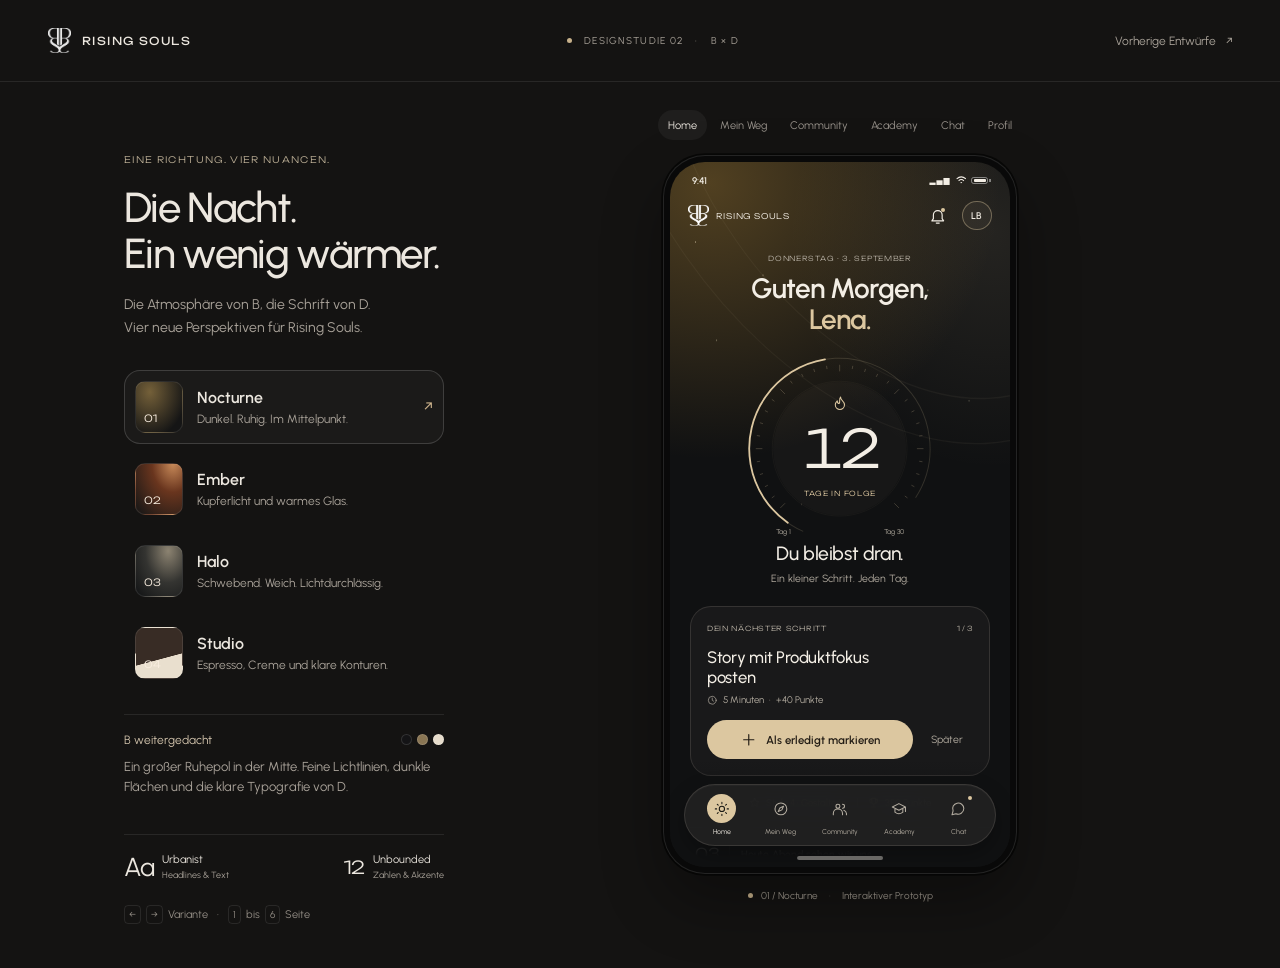
==== commit 34a8a662: "Create four refined B and D design mixes" ====
--- a/index.html
+++ b/index.html
@@ -1,2450 +1,55 @@
-<!doctype html><html lang="de"><head><meta charset="utf-8"><meta name="viewport" content="width=device-width, initial-scale=1"></head><body>
-<title>Rising Souls Prototypen</title>
-<link rel="stylesheet" href="https://fonts.googleapis.com/css2?family=Instrument+Serif:ital@0;1&family=Unbounded:wght@300;400;500;600&family=Urbanist:wght@400;500;600;700&family=Outfit:wght@300;400;500;600&family=Space+Grotesk:wght@300;400;500;600&display=swap">
-<style>
-  :root { --bg: #141311; --ink: #F3EFE8; --muted: rgba(243, 239, 232, 0.6); --line: rgba(243, 239, 232, 0.12); }
-  html, body { background: var(--bg); color: var(--ink); }
-  body { margin: 0; font-family: Inter, system-ui, -apple-system, sans-serif; -webkit-font-smoothing: antialiased; }
-  .hub { min-height: 100vh; display: flex; flex-direction: column; }
-  .hub header { display: flex; align-items: center; justify-content: space-between; gap: 12px 24px; padding: 14px 20px; border-bottom: 1px solid var(--line); flex-wrap: wrap; }
-  .brand { display: flex; align-items: center; gap: 10px; font-weight: 600; font-size: 14px; letter-spacing: 0.02em; white-space: nowrap; }
-  .brand small { display: block; font-weight: 400; font-size: 12px; color: var(--muted); letter-spacing: 0; }
-  .tabs { display: flex; gap: 6px; flex-wrap: wrap; }
-  .tab { border: 1px solid var(--line); border-radius: 999px; padding: 7px 14px 7px 10px; background: transparent; color: var(--ink); font: inherit; font-size: 13px; cursor: pointer; display: flex; flex-direction: column; align-items: flex-start; gap: 1px; text-align: left; }
-  .tab:hover { background: rgba(243, 239, 232, 0.06); }
-  .tab-name { display: flex; align-items: center; gap: 8px; font-weight: 600; }
-  .tab-letter { width: 20px; height: 20px; border-radius: 999px; border: 1px solid currentColor; display: inline-flex; align-items: center; justify-content: center; font-size: 11px; }
-  .tab small { color: var(--muted); font-size: 11px; padding-left: 28px; }
-  .tab.is-active { background: var(--ink); color: #141311; border-color: var(--ink); }
-  .tab.is-active small { color: rgba(20, 19, 17, 0.62); }
-  .stage { flex: 1; display: flex; align-items: flex-start; justify-content: center; padding: 22px 16px 8px; }
-  .device { width: 390px; height: 844px; border-radius: 52px; background: #050505; padding: 10px; box-shadow: 0 40px 90px rgba(0, 0, 0, 0.55), inset 0 0 0 1px rgba(255, 255, 255, 0.08); transform-origin: top center; }
-  .phone { width: 390px; height: 844px; border-radius: 42px; overflow: hidden; position: relative; background: #000; }
-  .dir, .screen { display: none; }
-  .dir.is-active { display: block; }
-  .dir.is-active .screen.is-active { display: block; }
-  .phone [data-nav] { cursor: pointer; }
-  .hub footer { display: flex; align-items: center; justify-content: center; gap: 6px; padding: 12px 16px 20px; border-top: 1px solid var(--line); flex-wrap: wrap; }
-  .pagebtn { border: 1px solid var(--line); border-radius: 999px; padding: 7px 12px; background: transparent; color: var(--muted); font: inherit; font-size: 12px; cursor: pointer; }
-  .pagebtn:hover { color: var(--ink); }
-  .pagebtn.is-active { color: var(--ink); border-color: var(--ink); }
-  .hint { width: 100%; text-align: center; font-size: 11.5px; color: var(--muted); margin-top: 6px; }
-  @media (max-width: 480px) {
-    .hub header { padding: 10px 12px; gap: 8px; }
-    .brand small { display: none; }
-    .tab { padding: 6px 10px 6px 8px; }
-    .tab small { display: none; }
-    .stage { padding: 0; }
-    .device { border-radius: 0; padding: 0; box-shadow: none; }
-    .phone { border-radius: 0; }
-    .hint { display: none; }
-  }
-.dir-nocturne { margin: 0; background: #0B0B0C; font-family: Urbanist, 'Avenir Next', system-ui, sans-serif; color: #F2EFEA; -webkit-font-smoothing: antialiased; }.dir-nocturne a { color: #F2EFEA; }.dir-nocturne a:hover { color: #FFFFFF; }.dir-nocturne .serif { font-family: 'Instrument Serif', 'Times New Roman', Georgia, serif; font-weight: 400; }.dir-nocturne .wide { font-family: Unbounded, 'Avenir Next', system-ui, sans-serif; text-transform: uppercase; }.dir-nocturne .kicker { font-family: Unbounded, 'Avenir Next', system-ui, sans-serif; text-transform: uppercase; letter-spacing: 0.24em; font-weight: 300; }.dir-nocturne .card { background: rgba(242, 239, 234, 0.06); border: 1px solid rgba(242, 239, 234, 0.1); }.dir-nocturne .i { width: 22px; height: 22px; stroke: currentColor; fill: none; stroke-width: 1.5; stroke-linecap: round; stroke-linejoin: round; display: block; }
-  
-.dir-atelier { margin: 0; background: #B5602C; font-family: Urbanist, 'Avenir Next', system-ui, sans-serif; color: #FFF7EC; -webkit-font-smoothing: antialiased; }.dir-atelier a { color: #FFF7EC; }.dir-atelier a:hover { color: #FFFFFF; }.dir-atelier .wide { font-family: Unbounded, 'Avenir Next', system-ui, sans-serif; text-transform: uppercase; }.dir-atelier .glass { background: rgba(255, 255, 255, 0.12); border: 1px solid rgba(255, 255, 255, 0.32); backdrop-filter: blur(18px); -webkit-backdrop-filter: blur(18px); box-shadow: inset 0 1px 0 rgba(255, 255, 255, 0.35), 0 10px 30px rgba(70, 30, 10, 0.18); }.dir-atelier .i { width: 22px; height: 22px; stroke: currentColor; fill: none; stroke-width: 1.5; stroke-linecap: round; stroke-linejoin: round; display: block; }
-  
-.dir-lumen { margin: 0; background: #1C1917; font-family: Outfit, 'Avenir Next', system-ui, sans-serif; color: #F4EFE6; -webkit-font-smoothing: antialiased; }.dir-lumen a { color: #F0E6C8; }.dir-lumen a:hover { color: #FFFFFF; }.dir-lumen .lite { font-weight: 300; }.dir-lumen .lbl { font-weight: 500; text-transform: uppercase; letter-spacing: 0.14em; font-size: 11px; line-height: 14px; }.dir-lumen .i { width: 22px; height: 22px; stroke: currentColor; fill: none; stroke-width: 1.5; stroke-linecap: round; stroke-linejoin: round; display: block; }
-  
-.dir-meridian { margin: 0; background: #E9E9E6; font-family: 'Space Grotesk', 'Helvetica Neue', Arial, sans-serif; color: #111111; -webkit-font-smoothing: antialiased; }.dir-meridian a { color: #111111; }.dir-meridian a:hover { color: #F28A0F; }.dir-meridian .disp { font-weight: 300; letter-spacing: -0.03em; }.dir-meridian .lbl { font-weight: 500; text-transform: uppercase; letter-spacing: 0.12em; font-size: 10.5px; line-height: 14px; color: #7A7A76; }.dir-meridian .i { width: 22px; height: 22px; stroke: currentColor; fill: none; stroke-width: 1.5; stroke-linecap: round; stroke-linejoin: round; display: block; }
-  
-</style>
-<div class="hub">
-  <header>
-    <div class="brand">Rising Souls · Redesign-Prototypen<small>Version oben wählen, unten in der App navigieren: je sechs Seiten.</small></div>
-    <nav class="tabs" aria-label="Version">
-<button class="tab" type="button" data-dir="nocturne"><span class="tab-name"><span class="tab-letter">B</span>Nocturne</span><small>Dunkel, atmosphärisch, verfeinert</small></button>
-<button class="tab" type="button" data-dir="atelier"><span class="tab-name"><span class="tab-letter">D</span>Atelier</span><small>Warmes Glas</small></button>
-<button class="tab" type="button" data-dir="lumen"><span class="tab-name"><span class="tab-letter">E</span>Lumen</span><small>Anthrazit, Creme, Licht</small></button>
-<button class="tab" type="button" data-dir="meridian"><span class="tab-name"><span class="tab-letter">F</span>Meridian</span><small>Hellgrau, Schwarz, große Zahlen</small></button>
-    </nav>
+<!doctype html>
+<html lang="de">
+<head>
+  <meta charset="utf-8">
+  <meta name="viewport" content="width=device-width, initial-scale=1">
+  <meta name="theme-color" content="#141312">
+  <title>Rising Souls · B × D</title>
+  <meta name="description" content="Vier neue Rising Souls Designvarianten: Nocturne, Ember, Halo und Studio. Die Atmosphäre von B mit der Typografie von D.">
+  <link rel="icon" href="assets/logo-mark.png">
+  <link rel="preconnect" href="https://fonts.googleapis.com">
+  <link rel="preconnect" href="https://fonts.gstatic.com" crossorigin>
+  <link href="https://fonts.googleapis.com/css2?family=Unbounded:wght@300;400;500;600&family=Urbanist:wght@400;500;600;700&display=swap" rel="stylesheet">
+  <link rel="stylesheet" href="styles.css">
+  <link rel="stylesheet" href="pages.css">
+  <script src="pages.js" defer></script>
+  <script src="app.js" defer></script>
+</head>
+<body>
+  <header class="workbench-header">
+    <a class="bench-brand" href="./" aria-label="Rising Souls Designstudie"><img src="assets/logo-mark.png" alt=""><span>RISING SOULS</span></a>
+    <span class="edition"><i></i> DESIGNSTUDIE 02 <span>·</span> B × D</span>
+    <a class="archive-link" href="previous.html">Vorherige Entwürfe <span aria-hidden="true">↗</span></a>
   </header>
-  <div class="stage">
-    <div class="device"><div class="phone" id="phone">
-<div class="dir dir-nocturne" data-dir="nocturne">
-<section class="screen" data-page="home">
-<div style="position: relative; width: 390px; height: 844px; overflow: hidden; background: #0B0B0C; color: #F2EFEA;">
-
-  <!-- Atmosphere: gold/olive nebula, grain, stars, fade to black -->
-  <div style="position: absolute; top: 0; left: 0; width: 390px; height: 640px; background: radial-gradient(120% 80% at 18% 12%, rgba(212, 166, 72, 0.62) 0%, rgba(212, 166, 72, 0) 55%), radial-gradient(90% 70% at 88% 36%, rgba(150, 104, 40, 0.62) 0%, rgba(150, 104, 40, 0) 60%), radial-gradient(110% 60% at 50% 78%, rgba(80, 92, 38, 0.6) 0%, rgba(80, 92, 38, 0) 65%), linear-gradient(180deg, #2C2612 0%, #1C1B12 55%, #0B0B0C 100%);"></div>
-  <svg viewBox="0 0 390 640" preserveAspectRatio="none" style="position: absolute; top: 0; left: 0; width: 390px; height: 640px; opacity: 0.32; mix-blend-mode: soft-light; display: block;"><filter id="grain"><feTurbulence type="fractalNoise" baseFrequency="0.95" numOctaves="3" stitchTiles="stitch"></feTurbulence><feColorMatrix type="saturate" values="0"></feColorMatrix></filter><rect width="390" height="640" filter="url(#grain)"></rect></svg>
-  <svg viewBox="0 0 390 640" style="position: absolute; top: 0; left: 0; width: 390px; height: 640px; display: block;" fill="#FFFFFF"><circle cx="46" cy="140" r="1.2" opacity="0.7"></circle><circle cx="112" cy="96" r="0.9" opacity="0.5"></circle><circle cx="205" cy="128" r="1.4" opacity="0.85"></circle><circle cx="268" cy="72" r="0.8" opacity="0.45"></circle><circle cx="330" cy="150" r="1.1" opacity="0.6"></circle><circle cx="362" cy="228" r="0.9" opacity="0.5"></circle><circle cx="78" cy="238" r="0.8" opacity="0.4"></circle><circle cx="150" cy="300" r="1.2" opacity="0.55"></circle><circle cx="300" cy="320" r="0.9" opacity="0.5"></circle><circle cx="24" cy="360" r="1" opacity="0.45"></circle><circle cx="240" cy="392" r="1.3" opacity="0.6"></circle><circle cx="352" cy="420" r="0.8" opacity="0.4"></circle></svg>
-  <div style="position: absolute; top: 400px; left: 0; width: 390px; height: 240px; background: linear-gradient(180deg, rgba(11, 11, 12, 0) 0%, #0B0B0C 100%);"></div>
-
-  <!-- Header: mark + wide wordmark, thin ring controls -->
-  <div style="position: absolute; top: 56px; left: 0; right: 0; height: 48px; display: flex; align-items: center; justify-content: space-between; padding: 0 20px;">
-    <div style="display: flex; align-items: center; gap: 10px;">
-      <svg viewBox="0 0 3578 3841" width="26" height="28" style="display: block;"><path fill="#F2EFEA" d="M 746.5 1.7 c -29.9 1.2 -73.8 6 -104.5 11.4 -139.3 24.2 -273 88 -379.5 180.8 -26 22.7 -60.2 57.9 -83.6 86.1 -56.4 67.8 -101.3 146.9 -132.6 233.5 -44.6 123.3 -57.4 271.5 -34.7 403.3 27.3 159.2 111.4 315.1 230.5 427.2 86.9 81.8 185.8 140.8 296.2 176.9 38.5 12.5 66.4 18.4 146.7 30.5 25.2 3.9 101.4 14.5 104.5 14.6 0.5 0.1 -11.6 4.3 -27 9.4 -88.8 29.7 -153.9 59.6 -205.5 94.4 -54.4 36.6 -101.9 81.6 -129.9 122.7 -43.3 63.6 -73.4 130.3 -85.1 188.4 -4.6 22.8 -6 35.8 -6.7 60.1 -2.5 94.3 24.8 183.3 83 270.5 43.7 65.6 94.8 121.3 165.2 180.1 66.1 55.2 142 110.3 213 154.6 6.6 4.1 138.5 83.9 293 177.4 154.6 93.4 286.2 173.4 292.5 177.8 33 22.8 61.9 46.5 89.9 74.1 56.8 55.9 94.3 111.5 121.9 181.1 16.5 41.5 27.7 86.5 31.2 125.4 1.5 16.7 1.2 52.3 -0.5 68.5 -8.4 79.4 -40.4 146.2 -97.5 203.6 -30.6 30.8 -60.9 53.1 -96 70.8 -52 26.1 -112.4 41.5 -186.8 47.6 -49.8 4.2 -130.9 2.4 -193.7 -4.1 -116 -11.9 -214.1 -40.1 -295.7 -85 -101 -55.5 -183.2 -127.6 -241.2 -211.7 -3.7 -5.3 -7.1 -9.7 -7.4 -9.7 -1.7 0 -171.6 171.1 -170.6 171.8 24.5 16.8 73.7 44.3 108.9 61 106.1 50.1 211.7 83.2 360 112.7 107.2 21.4 211.9 31.3 349 33.1 114.6 1.6 212 -6.2 293.9 -23.2 80.5 -16.8 180.4 -53.6 244.6 -90 25.4 -14.3 56.8 -36.6 83.8 -59.3 l 13.2 -11.1 13.3 11.1 c 54.8 46.1 106.8 76 183.2 105.4 99.8 38.3 183.1 56.1 300 64 101.7 6.8 241.7 3.2 353 -9.1 101.2 -11.1 226 -37.2 327.5 -68.4 84.3 -25.9 172 -63.7 239.5 -103.3 10.5 -6.2 36.2 -22.2 37.5 -23.4 0.5 -0.4 -170.1 -171.3 -171.2 -171.3 -0.3 0 -4.5 5.5 -9.2 12.3 -20.5 29.3 -44 57.1 -71.6 84.7 -43.7 43.6 -91.3 80 -148.5 113.5 -109.2 64 -232.6 95.3 -400.5 101.6 -138.1 5.2 -240.8 -15 -319.9 -63 -40.9 -24.8 -83 -64.2 -110.7 -103.7 -30.2 -43.1 -47.7 -87.9 -56.6 -144.4 -2 -12.8 -2.2 -18.3 -2.3 -47.5 0 -36.8 0.9 -46.5 7 -77.1 7.9 -38.7 21.4 -78.2 40.5 -117.9 39.1 -81.3 104.3 -154.9 191.5 -216 7.6 -5.4 142.4 -87.5 299.5 -182.5 157 -94.9 291.8 -176.6 299.5 -181.5 79.2 -50 171.5 -119 235.5 -176 18.1 -16.1 54.8 -52.8 69.4 -69.5 50.9 -58.1 89.5 -117.3 113.1 -173.1 32 -75.8 42.5 -165.8 27.9 -238.9 -10.8 -54 -33.7 -108.2 -71.3 -168.5 -19.8 -31.8 -31.7 -47 -56.6 -72.3 -28.9 -29.6 -56.6 -52.2 -93.8 -76.6 -49.1 -32.3 -113.8 -61.6 -199.2 -90.2 -15.4 -5.1 -27.5 -9.3 -27 -9.4 3 -0.1 79.2 -10.7 104.5 -14.6 63.6 -9.6 100.4 -16.6 125.2 -23.8 173.7 -50.5 330.3 -166 430.3 -317.6 91 -137.9 133.6 -287.8 128.4 -451.6 -3 -94.8 -20.7 -183.3 -53.4 -266.4 -43.4 -110.5 -108.7 -206.5 -194.5 -285.8 -88.3 -81.7 -203.4 -144.9 -323 -177.6 -53.4 -14.5 -109.9 -23.4 -169.5 -26.6 -12.3 -0.6 -186.2 -1 -494.7 -1 l -475.8 0 0 1351 0 1351.1 2.4 -1.3 c 1.2 -0.7 71.4 -46.1 155.9 -100.8 l 153.7 -99.5 0 -426 0 -426.1 3.3 -1.2 c 12.5 -4.9 44.4 -15.2 60.7 -19.6 73.5 -20.2 154.7 -29.8 252.5 -29.9 43.3 -0.1 59.8 1 91.7 6.4 103.5 17.4 200.4 72 262.5 148 32.6 39.9 56.7 92 64.7 139.9 3.7 22.1 4.7 51.6 2.6 73.1 -3.8 37.7 -14.6 78.5 -31.2 117.3 -35.6 83.8 -117.5 165.8 -242.8 243.3 -96 59.3 -592.4 369.4 -610 381.1 -97.7 64.4 -175.3 130.5 -235 200.2 -4 4.7 -7.6 8.5 -7.9 8.5 -0.4 0 -6 -6.1 -12.5 -13.5 -64.6 -73.8 -149.5 -144.1 -253.6 -210.2 -7.4 -4.7 -142.9 -89.2 -301 -187.8 -326.7 -203.6 -313.8 -195.5 -336.5 -211.4 -44.7 -31.3 -76.8 -57.9 -107.6 -89.3 -43.1 -43.9 -70.1 -83.5 -88.7 -130.3 -14.2 -35.8 -23.1 -70.3 -26.8 -104 -2 -18.8 -1.5 -54.5 1.1 -71 10.4 -67.9 46.7 -133.7 101 -183.3 64.2 -58.6 141.4 -96.2 227.3 -110.6 31.9 -5.4 48.4 -6.5 91.7 -6.4 97.7 0.1 179 9.8 252.5 29.9 16.3 4.4 48.2 14.7 60.8 19.6 l 3.2 1.2 0 426.1 0 426 155.2 100.5 c 85.3 55.3 155.5 100.6 156 100.8 0.4 0.2 0.8 -607.6 0.8 -1350.7 l 0 -1351.1 -479.2 0.2 c -263.6 0.1 -482.4 0.3 -486.3 0.5 Z m 653.5 793.3 l 0 732 -40.7 0 c -104.1 0 -226 -5.1 -312.8 -13 -127 -11.7 -219.1 -32.7 -319.9 -73.2 -59.5 -23.9 -100.9 -46.5 -145.6 -79.8 -71.3 -53 -130.3 -124.2 -179.3 -216.7 -46.8 -88.2 -77.3 -190 -87.1 -290.3 -4.9 -50 -4.9 -109.4 0 -160.5 13.3 -139.1 65.5 -276.7 140.8 -370.9 35 -43.7 71.9 -76.9 125.1 -112.2 114.1 -75.7 245.8 -115.4 457 -137.9 67.5 -7.2 121.6 -9.1 264.8 -9.3 l 97.7 -0.2 0 732 Z m 997 -731 c 59 1.6 102.7 4.2 144 8.6 212 22.5 344.3 62.7 459.5 139.7 85.3 57 140.2 120 187.9 215.5 45 90 71 190.3 77.6 299.2 1.3 21.2 1.3 72.7 0 94 -8.6 142.9 -53.4 276.5 -132.3 394.5 -54.9 82.1 -121.9 143.8 -206.6 190.3 -28.6 15.7 -69.8 33.7 -113.6 49.5 -72.7 26.3 -155.6 45 -242 54.6 -93.5 10.5 -230.6 17.1 -352.7 17.1 l -40.8 0 0 -732 0 -732 90.8 0 c 49.9 0 107.6 0.5 128.2 1 Z"></path></svg>
-      <span class="wide" style="font-weight: 400; font-size: 10px; line-height: 13px; letter-spacing: 0.28em; color: rgba(242, 239, 234, 0.92);">Rising Souls</span>
-    </div>
-    <div style="display: flex; align-items: center; gap: 8px;">
-      <div style="width: 40px; height: 40px; border-radius: 999px; border: 1px solid rgba(242, 239, 234, 0.25); display: flex; align-items: center; justify-content: center; color: rgba(242, 239, 234, 0.9); box-sizing: border-box;"><svg class="i" viewBox="0 0 24 24" style="width: 19px; height: 19px;"><circle cx="11" cy="11" r="6.5"></circle><path d="m20 20-4.3-4.3"></path></svg></div>
-      <div style="width: 40px; height: 40px; border-radius: 999px; border: 1px solid rgba(242, 239, 234, 0.25); display: flex; align-items: center; justify-content: center; color: rgba(242, 239, 234, 0.9); position: relative; box-sizing: border-box;"><svg class="i" viewBox="0 0 24 24" style="width: 19px; height: 19px;"><path d="M6 16.5V11a6 6 0 0 1 12 0v5.5l1.5 2h-15z"></path><path d="M10 21a2 2 0 0 0 4 0"></path></svg><div style="position: absolute; top: 9px; right: 10px; width: 7px; height: 7px; border-radius: 999px; background: #F2EFEA;"></div></div>
-      <div data-nav="profil" style="width: 40px; height: 40px; border-radius: 999px; border: 1px solid rgba(242, 239, 234, 0.35); display: flex; align-items: center; justify-content: center; font-size: 13px; font-weight: 600; letter-spacing: 0.06em; color: #F2EFEA; box-sizing: border-box;">LB</div>
-    </div>
-  </div>
-
-  <!-- Greeting -->
-  <div style="position: absolute; top: 124px; left: 20px; right: 20px; display: flex; flex-direction: column; align-items: center; text-align: center;">
-    <div class="kicker" style="font-size: 10px; line-height: 13px; letter-spacing: 0.32em; color: rgba(242, 239, 234, 0.72);">Donnerstag · 3. September</div>
-    <h1 class="serif" style="margin: 8px 0 0; font-size: 42px; line-height: 46px; letter-spacing: -0.01em; color: #F2EFEA;">Guten Morgen, Lena.</h1>
-  </div>
-
-  <!-- Streak dial: thin arc, dark disc, marker dot -->
-  <div style="position: absolute; top: 208px; left: 65px; width: 260px; height: 230px;">
-    <svg viewBox="0 0 260 230" width="260" height="230" style="display: block; overflow: visible;">
-      <circle cx="130" cy="120" r="80" fill="rgba(242, 239, 234, 0.06)" stroke="rgba(242, 239, 234, 0.16)" stroke-width="1"></circle>
-      <path d="M36.5 174 A108 108 0 1 1 223.5 174" fill="none" stroke="rgba(242, 239, 234, 0.3)" stroke-width="1.5"></path>
-      <path d="M36.5 174 A108 108 0 0 1 86.1 21.3" fill="none" stroke="#F2EFEA" stroke-width="2.5" stroke-linecap="round"></path>
-      <circle cx="86.1" cy="21.3" r="15" fill="rgba(242, 239, 234, 0.22)"></circle>
-      <circle cx="86.1" cy="21.3" r="8" fill="#F2EFEA"></circle>
-      <circle cx="223.5" cy="174" r="3" fill="none" stroke="rgba(242, 239, 234, 0.6)" stroke-width="1"></circle>
-      <text x="22" y="200" fill="rgba(242, 239, 234, 0.6)" font-family="Urbanist, system-ui, sans-serif" font-size="11" font-weight="500">Tag 1</text>
-      <text x="238" y="200" text-anchor="end" fill="rgba(242, 239, 234, 0.6)" font-family="Urbanist, system-ui, sans-serif" font-size="11" font-weight="500">Tag 30</text>
-    </svg>
-    <div style="position: absolute; top: 40px; left: 50px; width: 160px; height: 160px; display: flex; flex-direction: column; align-items: center; justify-content: center; gap: 4px;">
-      <div class="serif" style="font-size: 64px; line-height: 64px; color: #F2EFEA;">12</div>
-      <div class="kicker" style="font-size: 9px; line-height: 12px; color: rgba(242, 239, 234, 0.7);">Tage Serie</div>
-    </div>
-  </div>
-
-  <!-- Statement -->
-  <div style="position: absolute; top: 456px; left: 30px; right: 30px; display: flex; flex-direction: column; align-items: center; text-align: center;">
-    <div class="serif" style="font-size: 34px; line-height: 38px; font-style: italic; color: #F2EFEA;">Ein Drittel geschafft.</div>
-    <div style="margin-top: 8px; font-size: 14px; line-height: 20px; color: rgba(242, 239, 234, 0.7);">Die Story hält deine Serie am Leben.</div>
-  </div>
-
-  <!-- Next step card -->
-  <div class="card" style="position: absolute; top: 536px; left: 20px; right: 20px; border-radius: 24px; padding: 18px 20px; display: flex; flex-direction: column;">
-    <div style="display: flex; align-items: center; justify-content: space-between;">
-      <span class="kicker" style="font-size: 9px; line-height: 12px; color: rgba(242, 239, 234, 0.7);">Nächster Schritt</span>
-      <span class="kicker" style="font-size: 9px; line-height: 12px; color: rgba(242, 239, 234, 0.7);">1 von 3</span>
-    </div>
-    <div style="margin-top: 8px; font-weight: 600; font-size: 19px; line-height: 24px; color: #F2EFEA;">Story mit Produktfokus posten</div>
-    <div style="margin-top: 14px; display: flex; align-items: center; gap: 10px;">
-      <div style="height: 44px; padding: 0 22px; border-radius: 999px; background: #F2EFEA; color: #0B0B0C; display: flex; align-items: center; gap: 8px; font-weight: 600; font-size: 15px;">Erledigen<svg class="i" viewBox="0 0 24 24" style="width: 16px; height: 16px; stroke-width: 2;"><path d="M5 12h14M13 6l6 6-6 6"></path></svg></div>
-      <div style="height: 44px; padding: 0 18px; border-radius: 999px; background: rgba(242, 239, 234, 0.1); border: 1px solid rgba(242, 239, 234, 0.18); display: flex; align-items: center; font-weight: 600; font-size: 15px; color: #F2EFEA;">Später</div>
-    </div>
-  </div>
-
-  <!-- Stat chips -->
-  <div style="position: absolute; top: 688px; left: 20px; right: 20px; display: flex; align-items: center; justify-content: center; gap: 8px;">
-    <div class="card" style="height: 32px; padding: 0 14px; border-radius: 999px; display: flex; align-items: center; gap: 6px; font-weight: 500; font-size: 12px; color: #F2EFEA;"><svg class="i" viewBox="0 0 24 24" style="width: 14px; height: 14px;"><path d="M4 20c0-9 6-15 16-16-1 10-7 16-16 16z"></path><path d="M4 20c4-5 8-8 12-11"></path></svg>Stufe 4 · Gestalterin</div>
-    <div class="card" style="height: 32px; padding: 0 14px; border-radius: 999px; display: flex; align-items: center; gap: 6px; font-weight: 500; font-size: 12px; color: #F2EFEA;"><svg class="i" viewBox="0 0 24 24" style="width: 14px; height: 14px;"><path d="M12 3l1.8 5.2L19 10l-5.2 1.8L12 17l-1.8-5.2L5 10l5.2-1.8z"></path></svg>380 Punkte</div>
-  </div>
-
-  <!-- bottom fade so rows scrolling under the dock dissolve -->
-  <div style="position: absolute; left: 0; right: 0; bottom: 0; height: 130px; background: linear-gradient(180deg, rgba(11, 11, 12, 0) 0%, rgba(11, 11, 12, 0.6) 12%, #0B0B0C 21%, #0B0B0C 100%); pointer-events: none;"></div>
-
-  <!-- Glass dock with labels under every item; active = white disc -->
-  <div style="position: absolute; left: 16px; right: 16px; bottom: 34px; height: 72px; border-radius: 36px; background: rgba(28, 28, 30, 0.86); border: 1px solid rgba(242, 239, 234, 0.1); backdrop-filter: blur(20px); -webkit-backdrop-filter: blur(20px); box-shadow: 0 16px 40px rgba(0, 0, 0, 0.45); display: flex; align-items: center; justify-content: space-around; padding: 0 8px; box-sizing: border-box;">
-    <div data-nav="home" style="width: 58px; display: flex; flex-direction: column; align-items: center; gap: 4px;"><div style="width: 38px; height: 38px; border-radius: 999px; background: #F2EFEA; color: #0B0B0C; display: flex; align-items: center; justify-content: center;"><svg class="i" viewBox="0 0 24 24" style="width: 20px; height: 20px; stroke-width: 1.75;"><circle cx="12" cy="12" r="4"></circle><path d="M12 2.5v2M12 19.5v2M4.9 4.9l1.4 1.4M17.7 17.7l1.4 1.4M2.5 12h2M19.5 12h2M4.9 19.1l1.4-1.4M17.7 6.3l1.4-1.4"></path></svg></div><span style="font-size: 9.5px; line-height: 11px; font-weight: 600; letter-spacing: 0.04em; color: #F2EFEA;">Home</span></div>
-    <div data-nav="weg" style="width: 58px; display: flex; flex-direction: column; align-items: center; gap: 4px;"><div style="width: 38px; height: 38px; border-radius: 999px; display: flex; align-items: center; justify-content: center; color: rgba(242, 239, 234, 0.6);"><svg class="i" viewBox="0 0 24 24" style="width: 21px; height: 21px;"><circle cx="12" cy="12" r="9"></circle><path d="M15.5 8.5l-2 5-5 2 2-5z"></path></svg></div><span style="font-size: 9.5px; line-height: 11px; font-weight: 500; letter-spacing: 0.04em; color: rgba(242, 239, 234, 0.6);">Mein Weg</span></div>
-    <div data-nav="community" style="width: 58px; display: flex; flex-direction: column; align-items: center; gap: 4px;"><div style="width: 38px; height: 38px; border-radius: 999px; display: flex; align-items: center; justify-content: center; color: rgba(242, 239, 234, 0.6);"><svg class="i" viewBox="0 0 24 24" style="width: 21px; height: 21px;"><circle cx="9" cy="8" r="3.5"></circle><path d="M2.5 20a6.5 6.5 0 0 1 13 0"></path><path d="M16 5a3.5 3.5 0 0 1 0 7"></path><path d="M17.5 14.5A6.5 6.5 0 0 1 21.5 20"></path></svg></div><span style="font-size: 9.5px; line-height: 11px; font-weight: 500; letter-spacing: 0.04em; color: rgba(242, 239, 234, 0.6);">Community</span></div>
-    <div data-nav="academy" style="width: 58px; display: flex; flex-direction: column; align-items: center; gap: 4px;"><div style="width: 38px; height: 38px; border-radius: 999px; display: flex; align-items: center; justify-content: center; color: rgba(242, 239, 234, 0.6);"><svg class="i" viewBox="0 0 24 24" style="width: 21px; height: 21px;"><path d="M2.5 9.5 12 5l9.5 4.5L12 14z"></path><path d="M6 11.5v4.5c0 1.5 2.7 3 6 3s6-1.5 6-3v-4.5"></path><path d="M21.5 9.5v5"></path></svg></div><span style="font-size: 9.5px; line-height: 11px; font-weight: 500; letter-spacing: 0.04em; color: rgba(242, 239, 234, 0.6);">Academy</span></div>
-    <div data-nav="chat" style="width: 58px; display: flex; flex-direction: column; align-items: center; gap: 4px; position: relative;"><div style="width: 38px; height: 38px; border-radius: 999px; display: flex; align-items: center; justify-content: center; color: rgba(242, 239, 234, 0.6);"><svg class="i" viewBox="0 0 24 24" style="width: 21px; height: 21px;"><path d="M20 12.5a7.5 7.5 0 0 1-10.9 6.7L4 20.5l1.3-4.4A7.5 7.5 0 1 1 20 12.5z"></path></svg></div><span style="font-size: 9.5px; line-height: 11px; font-weight: 500; letter-spacing: 0.04em; color: rgba(242, 239, 234, 0.6);">Chat</span><div style="position: absolute; top: -2px; right: 6px; min-width: 18px; height: 18px; padding: 0 5px; border-radius: 999px; background: #F2EFEA; color: #0B0B0C; font-size: 10px; line-height: 18px; font-weight: 700; text-align: center; box-sizing: border-box;">3</div></div>
-  </div>
-</div>
-</section>
-<section class="screen" data-page="weg">
-<div style="position: relative; width: 390px; height: 844px; overflow: hidden; background: #0B0B0C; color: #F2EFEA;">
-
-  <!-- Atmosphere: olive/green nebula, grain, stars, fade to black -->
-  <div style="position: absolute; top: 0; left: 0; width: 390px; height: 360px; background: radial-gradient(120% 80% at 18% 12%, rgba(158, 172, 72, 0.58) 0%, rgba(158, 172, 72, 0) 55%), radial-gradient(90% 70% at 88% 36%, rgba(118, 124, 44, 0.6) 0%, rgba(118, 124, 44, 0) 60%), radial-gradient(110% 60% at 50% 78%, rgba(62, 92, 52, 0.6) 0%, rgba(62, 92, 52, 0) 65%), linear-gradient(180deg, #23271A 0%, #16180F 55%, #0B0B0C 100%);"></div>
-  <svg viewBox="0 0 390 360" preserveAspectRatio="none" style="position: absolute; top: 0; left: 0; width: 390px; height: 360px; opacity: 0.32; mix-blend-mode: soft-light; display: block;"><filter id="grain"><feTurbulence type="fractalNoise" baseFrequency="0.95" numOctaves="3" stitchTiles="stitch"></feTurbulence><feColorMatrix type="saturate" values="0"></feColorMatrix></filter><rect width="390" height="360" filter="url(#grain)"></rect></svg>
-  <svg viewBox="0 0 390 360" style="position: absolute; top: 0; left: 0; width: 390px; height: 360px; display: block;" fill="#FFFFFF"><circle cx="46" cy="140" r="1.2" opacity="0.7"></circle><circle cx="112" cy="96" r="0.9" opacity="0.5"></circle><circle cx="205" cy="128" r="1.4" opacity="0.85"></circle><circle cx="268" cy="72" r="0.8" opacity="0.45"></circle><circle cx="330" cy="150" r="1.1" opacity="0.6"></circle><circle cx="362" cy="228" r="0.9" opacity="0.5"></circle><circle cx="78" cy="238" r="0.8" opacity="0.4"></circle><circle cx="150" cy="300" r="1.2" opacity="0.55"></circle><circle cx="300" cy="320" r="0.9" opacity="0.5"></circle></svg>
-  <div style="position: absolute; top: 200px; left: 0; width: 390px; height: 160px; background: linear-gradient(180deg, rgba(11, 11, 12, 0) 0%, #0B0B0C 100%);"></div>
-
-  <!-- Header: mark + wide wordmark, thin ring controls -->
-  <div style="position: absolute; top: 56px; left: 0; right: 0; height: 48px; display: flex; align-items: center; justify-content: space-between; padding: 0 20px;">
-    <div style="display: flex; align-items: center; gap: 10px;">
-      <svg viewBox="0 0 3578 3841" width="26" height="28" style="display: block;"><path fill="#F2EFEA" d="M 746.5 1.7 c -29.9 1.2 -73.8 6 -104.5 11.4 -139.3 24.2 -273 88 -379.5 180.8 -26 22.7 -60.2 57.9 -83.6 86.1 -56.4 67.8 -101.3 146.9 -132.6 233.5 -44.6 123.3 -57.4 271.5 -34.7 403.3 27.3 159.2 111.4 315.1 230.5 427.2 86.9 81.8 185.8 140.8 296.2 176.9 38.5 12.5 66.4 18.4 146.7 30.5 25.2 3.9 101.4 14.5 104.5 14.6 0.5 0.1 -11.6 4.3 -27 9.4 -88.8 29.7 -153.9 59.6 -205.5 94.4 -54.4 36.6 -101.9 81.6 -129.9 122.7 -43.3 63.6 -73.4 130.3 -85.1 188.4 -4.6 22.8 -6 35.8 -6.7 60.1 -2.5 94.3 24.8 183.3 83 270.5 43.7 65.6 94.8 121.3 165.2 180.1 66.1 55.2 142 110.3 213 154.6 6.6 4.1 138.5 83.9 293 177.4 154.6 93.4 286.2 173.4 292.5 177.8 33 22.8 61.9 46.5 89.9 74.1 56.8 55.9 94.3 111.5 121.9 181.1 16.5 41.5 27.7 86.5 31.2 125.4 1.5 16.7 1.2 52.3 -0.5 68.5 -8.4 79.4 -40.4 146.2 -97.5 203.6 -30.6 30.8 -60.9 53.1 -96 70.8 -52 26.1 -112.4 41.5 -186.8 47.6 -49.8 4.2 -130.9 2.4 -193.7 -4.1 -116 -11.9 -214.1 -40.1 -295.7 -85 -101 -55.5 -183.2 -127.6 -241.2 -211.7 -3.7 -5.3 -7.1 -9.7 -7.4 -9.7 -1.7 0 -171.6 171.1 -170.6 171.8 24.5 16.8 73.7 44.3 108.9 61 106.1 50.1 211.7 83.2 360 112.7 107.2 21.4 211.9 31.3 349 33.1 114.6 1.6 212 -6.2 293.9 -23.2 80.5 -16.8 180.4 -53.6 244.6 -90 25.4 -14.3 56.8 -36.6 83.8 -59.3 l 13.2 -11.1 13.3 11.1 c 54.8 46.1 106.8 76 183.2 105.4 99.8 38.3 183.1 56.1 300 64 101.7 6.8 241.7 3.2 353 -9.1 101.2 -11.1 226 -37.2 327.5 -68.4 84.3 -25.9 172 -63.7 239.5 -103.3 10.5 -6.2 36.2 -22.2 37.5 -23.4 0.5 -0.4 -170.1 -171.3 -171.2 -171.3 -0.3 0 -4.5 5.5 -9.2 12.3 -20.5 29.3 -44 57.1 -71.6 84.7 -43.7 43.6 -91.3 80 -148.5 113.5 -109.2 64 -232.6 95.3 -400.5 101.6 -138.1 5.2 -240.8 -15 -319.9 -63 -40.9 -24.8 -83 -64.2 -110.7 -103.7 -30.2 -43.1 -47.7 -87.9 -56.6 -144.4 -2 -12.8 -2.2 -18.3 -2.3 -47.5 0 -36.8 0.9 -46.5 7 -77.1 7.9 -38.7 21.4 -78.2 40.5 -117.9 39.1 -81.3 104.3 -154.9 191.5 -216 7.6 -5.4 142.4 -87.5 299.5 -182.5 157 -94.9 291.8 -176.6 299.5 -181.5 79.2 -50 171.5 -119 235.5 -176 18.1 -16.1 54.8 -52.8 69.4 -69.5 50.9 -58.1 89.5 -117.3 113.1 -173.1 32 -75.8 42.5 -165.8 27.9 -238.9 -10.8 -54 -33.7 -108.2 -71.3 -168.5 -19.8 -31.8 -31.7 -47 -56.6 -72.3 -28.9 -29.6 -56.6 -52.2 -93.8 -76.6 -49.1 -32.3 -113.8 -61.6 -199.2 -90.2 -15.4 -5.1 -27.5 -9.3 -27 -9.4 3 -0.1 79.2 -10.7 104.5 -14.6 63.6 -9.6 100.4 -16.6 125.2 -23.8 173.7 -50.5 330.3 -166 430.3 -317.6 91 -137.9 133.6 -287.8 128.4 -451.6 -3 -94.8 -20.7 -183.3 -53.4 -266.4 -43.4 -110.5 -108.7 -206.5 -194.5 -285.8 -88.3 -81.7 -203.4 -144.9 -323 -177.6 -53.4 -14.5 -109.9 -23.4 -169.5 -26.6 -12.3 -0.6 -186.2 -1 -494.7 -1 l -475.8 0 0 1351 0 1351.1 2.4 -1.3 c 1.2 -0.7 71.4 -46.1 155.9 -100.8 l 153.7 -99.5 0 -426 0 -426.1 3.3 -1.2 c 12.5 -4.9 44.4 -15.2 60.7 -19.6 73.5 -20.2 154.7 -29.8 252.5 -29.9 43.3 -0.1 59.8 1 91.7 6.4 103.5 17.4 200.4 72 262.5 148 32.6 39.9 56.7 92 64.7 139.9 3.7 22.1 4.7 51.6 2.6 73.1 -3.8 37.7 -14.6 78.5 -31.2 117.3 -35.6 83.8 -117.5 165.8 -242.8 243.3 -96 59.3 -592.4 369.4 -610 381.1 -97.7 64.4 -175.3 130.5 -235 200.2 -4 4.7 -7.6 8.5 -7.9 8.5 -0.4 0 -6 -6.1 -12.5 -13.5 -64.6 -73.8 -149.5 -144.1 -253.6 -210.2 -7.4 -4.7 -142.9 -89.2 -301 -187.8 -326.7 -203.6 -313.8 -195.5 -336.5 -211.4 -44.7 -31.3 -76.8 -57.9 -107.6 -89.3 -43.1 -43.9 -70.1 -83.5 -88.7 -130.3 -14.2 -35.8 -23.1 -70.3 -26.8 -104 -2 -18.8 -1.5 -54.5 1.1 -71 10.4 -67.9 46.7 -133.7 101 -183.3 64.2 -58.6 141.4 -96.2 227.3 -110.6 31.9 -5.4 48.4 -6.5 91.7 -6.4 97.7 0.1 179 9.8 252.5 29.9 16.3 4.4 48.2 14.7 60.8 19.6 l 3.2 1.2 0 426.1 0 426 155.2 100.5 c 85.3 55.3 155.5 100.6 156 100.8 0.4 0.2 0.8 -607.6 0.8 -1350.7 l 0 -1351.1 -479.2 0.2 c -263.6 0.1 -482.4 0.3 -486.3 0.5 Z m 653.5 793.3 l 0 732 -40.7 0 c -104.1 0 -226 -5.1 -312.8 -13 -127 -11.7 -219.1 -32.7 -319.9 -73.2 -59.5 -23.9 -100.9 -46.5 -145.6 -79.8 -71.3 -53 -130.3 -124.2 -179.3 -216.7 -46.8 -88.2 -77.3 -190 -87.1 -290.3 -4.9 -50 -4.9 -109.4 0 -160.5 13.3 -139.1 65.5 -276.7 140.8 -370.9 35 -43.7 71.9 -76.9 125.1 -112.2 114.1 -75.7 245.8 -115.4 457 -137.9 67.5 -7.2 121.6 -9.1 264.8 -9.3 l 97.7 -0.2 0 732 Z m 997 -731 c 59 1.6 102.7 4.2 144 8.6 212 22.5 344.3 62.7 459.5 139.7 85.3 57 140.2 120 187.9 215.5 45 90 71 190.3 77.6 299.2 1.3 21.2 1.3 72.7 0 94 -8.6 142.9 -53.4 276.5 -132.3 394.5 -54.9 82.1 -121.9 143.8 -206.6 190.3 -28.6 15.7 -69.8 33.7 -113.6 49.5 -72.7 26.3 -155.6 45 -242 54.6 -93.5 10.5 -230.6 17.1 -352.7 17.1 l -40.8 0 0 -732 0 -732 90.8 0 c 49.9 0 107.6 0.5 128.2 1 Z"></path></svg>
-      <span class="wide" style="font-weight: 400; font-size: 10px; line-height: 13px; letter-spacing: 0.28em; color: rgba(242, 239, 234, 0.92);">Rising Souls</span>
-    </div>
-    <div style="display: flex; align-items: center; gap: 8px;">
-      <div style="width: 40px; height: 40px; border-radius: 999px; border: 1px solid rgba(242, 239, 234, 0.25); display: flex; align-items: center; justify-content: center; color: rgba(242, 239, 234, 0.9); box-sizing: border-box;"><svg class="i" viewBox="0 0 24 24" style="width: 19px; height: 19px;"><circle cx="11" cy="11" r="6.5"></circle><path d="m20 20-4.3-4.3"></path></svg></div>
-      <div style="width: 40px; height: 40px; border-radius: 999px; border: 1px solid rgba(242, 239, 234, 0.25); display: flex; align-items: center; justify-content: center; color: rgba(242, 239, 234, 0.9); position: relative; box-sizing: border-box;"><svg class="i" viewBox="0 0 24 24" style="width: 19px; height: 19px;"><path d="M6 16.5V11a6 6 0 0 1 12 0v5.5l1.5 2h-15z"></path><path d="M10 21a2 2 0 0 0 4 0"></path></svg><div style="position: absolute; top: 9px; right: 10px; width: 7px; height: 7px; border-radius: 999px; background: #F2EFEA;"></div></div>
-      <div data-nav="profil" style="width: 40px; height: 40px; border-radius: 999px; border: 1px solid rgba(242, 239, 234, 0.35); display: flex; align-items: center; justify-content: center; font-size: 13px; font-weight: 600; letter-spacing: 0.06em; color: #F2EFEA; box-sizing: border-box;">LB</div>
-    </div>
-  </div>
-
-  <!-- Masthead -->
-  <div style="position: absolute; top: 114px; left: 20px; right: 20px; display: flex; flex-direction: column; align-items: center; text-align: center;">
-    <div class="kicker" style="font-size: 10px; line-height: 13px; letter-spacing: 0.32em; color: rgba(242, 239, 234, 0.72);">Mein Weg · Gestalterin</div>
-    <h1 class="serif" style="margin: 6px 0 0; font-size: 42px; line-height: 46px; letter-spacing: -0.01em; color: #F2EFEA;">Dein Weg</h1>
-  </div>
-
-  <!-- Byline: card pill -->
-  <div class="card" style="position: absolute; top: 187px; left: 20px; right: 20px; height: 48px; box-sizing: border-box; border-radius: 999px; padding: 0 10px 0 5px; display: flex; align-items: center; gap: 10px;">
-    <div style="width: 36px; height: 36px; border-radius: 999px; border: 1px solid rgba(242, 239, 234, 0.35); box-sizing: border-box; display: flex; align-items: center; justify-content: center; font-weight: 600; font-size: 12px; letter-spacing: 0.06em; color: #F2EFEA; flex-shrink: 0;">LB</div>
-    <div style="flex: 1; min-width: 0; display: flex; flex-direction: column; gap: 1px;">
-      <div style="font-weight: 600; font-size: 14px; line-height: 17px; color: #F2EFEA; white-space: nowrap; overflow: hidden; text-overflow: ellipsis;">Lena Berger</div>
-      <div style="font-size: 11px; line-height: 14px; color: rgba(242, 239, 234, 0.62); white-space: nowrap; overflow: hidden; text-overflow: ellipsis;">@lena_b · Burghausen</div>
-    </div>
-    <div style="height: 26px; padding: 0 10px; border-radius: 999px; background: rgba(242, 239, 234, 0.1); border: 1px solid rgba(242, 239, 234, 0.18); box-sizing: border-box; display: flex; align-items: center; font-weight: 500; font-size: 11px; color: #F2EFEA; white-space: nowrap; flex-shrink: 0;">Ringana Level 3</div>
-    <svg class="i" viewBox="0 0 24 24" style="width: 18px; height: 18px; color: rgba(242, 239, 234, 0.5); flex-shrink: 0;"><path d="m9 6 6 6-6 6"></path></svg>
-  </div>
-
-  <!-- Ledger: Stufe dial flanked by Serie and Monatspunkte -->
-  <div style="position: absolute; top: 243px; left: 20px; right: 20px; height: 92px; display: flex; align-items: center; justify-content: center; gap: 18px;">
-    <div style="width: 68px; height: 68px; border-radius: 999px; background: rgba(242, 239, 234, 0.06); border: 1px solid rgba(242, 239, 234, 0.16); box-sizing: border-box; display: flex; flex-direction: column; align-items: center; justify-content: center; gap: 1px; flex-shrink: 0;">
-      <div class="serif" style="font-size: 26px; line-height: 28px; color: #F2EFEA;">12</div>
-      <div style="font-weight: 500; font-size: 9.5px; line-height: 12px; color: rgba(242, 239, 234, 0.62);">Tage Serie</div>
-    </div>
-    <div style="position: relative; width: 92px; height: 92px; flex-shrink: 0;">
-      <svg viewBox="0 0 92 92" width="92" height="92" style="display: block; overflow: visible;">
-        <circle cx="46" cy="46" r="32" fill="rgba(242, 239, 234, 0.06)" stroke="rgba(242, 239, 234, 0.16)" stroke-width="1"></circle>
-        <circle cx="46" cy="46" r="40" fill="none" stroke="rgba(242, 239, 234, 0.3)" stroke-width="1.5"></circle>
-        <path d="M46 6 A40 40 0 1 1 22.5 78.4" fill="none" stroke="#F2EFEA" stroke-width="2.5" stroke-linecap="round"></path>
-        <circle cx="22.5" cy="78.4" r="8" fill="rgba(242, 239, 234, 0.22)"></circle>
-        <circle cx="22.5" cy="78.4" r="4.5" fill="#F2EFEA"></circle>
-      </svg>
-      <div style="position: absolute; top: 0; left: 0; width: 92px; height: 92px; display: flex; flex-direction: column; align-items: center; justify-content: center; gap: 1px;">
-        <div class="serif" style="font-size: 38px; line-height: 38px; color: #F2EFEA;">4</div>
-        <div class="kicker" style="font-size: 7.5px; line-height: 10px; letter-spacing: 0.26em; color: rgba(242, 239, 234, 0.7);">Stufe</div>
+  <main class="workbench">
+    <aside class="design-panel" aria-label="Designauswahl">
+      <div class="design-intro"><span class="bench-kicker">EINE RICHTUNG. VIER NUANCEN.</span><h1>Die Nacht.<br>Ein wenig wärmer.</h1><p>Die Atmosphäre von B, die Schrift von D.<br>Vier neue Perspektiven für Rising Souls.</p></div>
+      <div class="variant-list" role="group" aria-label="Designvariante">
+        <button type="button" class="variant-choice" data-variant-choice="nocturne" aria-pressed="true"><span class="variant-swatch swatch-nocturne">01</span><span><strong>Nocturne</strong><small>Dunkel. Ruhig. Im Mittelpunkt.</small></span><span class="choice-arrow" aria-hidden="true">↗</span></button>
+        <button type="button" class="variant-choice" data-variant-choice="ember" aria-pressed="false"><span class="variant-swatch swatch-ember">02</span><span><strong>Ember</strong><small>Kupferlicht und warmes Glas.</small></span><span class="choice-arrow" aria-hidden="true">↗</span></button>
+        <button type="button" class="variant-choice" data-variant-choice="halo" aria-pressed="false"><span class="variant-swatch swatch-halo">03</span><span><strong>Halo</strong><small>Schwebend. Weich. Lichtdurchlässig.</small></span><span class="choice-arrow" aria-hidden="true">↗</span></button>
+        <button type="button" class="variant-choice" data-variant-choice="studio" aria-pressed="false"><span class="variant-swatch swatch-studio">04</span><span><strong>Studio</strong><small>Espresso, Creme und klare Konturen.</small></span><span class="choice-arrow" aria-hidden="true">↗</span></button>
       </div>
-    </div>
-    <div style="width: 68px; height: 68px; border-radius: 999px; background: rgba(242, 239, 234, 0.06); border: 1px solid rgba(242, 239, 234, 0.16); box-sizing: border-box; display: flex; flex-direction: column; align-items: center; justify-content: center; gap: 1px; flex-shrink: 0;">
-      <div class="serif" style="font-size: 26px; line-height: 28px; color: #F2EFEA;">380</div>
-      <div style="font-weight: 500; font-size: 9.5px; line-height: 12px; color: rgba(242, 239, 234, 0.62);">Monatspunkte</div>
-    </div>
-  </div>
-
-  <!-- Progress hint + Stufenweg link -->
-  <div style="position: absolute; top: 337px; left: 20px; right: 20px; height: 28px; display: flex; align-items: center; justify-content: center; gap: 10px;">
-    <span style="font-size: 13px; line-height: 18px; color: rgba(242, 239, 234, 0.62);">Noch 120 Punkte bis Netzwerkerin</span>
-    <span style="display: flex; align-items: center; gap: 4px; font-weight: 600; font-size: 13px; line-height: 18px; color: #F2EFEA;">Stufenweg<svg class="i" viewBox="0 0 24 24" style="width: 14px; height: 14px; stroke-width: 2;"><path d="M5 12h14M13 6l6 6-6 6"></path></svg></span>
-  </div>
-
-  <!-- Wochenfokus: card, the emotional line in serif italic -->
-  <div class="card" style="position: absolute; top: 375px; left: 20px; right: 20px; height: 118px; box-sizing: border-box; overflow: hidden; border-radius: 24px; padding: 10px 20px 2px; display: flex; flex-direction: column; gap: 5px;">
-    <div class="kicker" style="font-size: 9px; line-height: 12px; color: rgba(242, 239, 234, 0.7);">Wochenfokus deiner Mentor:in</div>
-    <div class="serif" style="font-size: 19px; line-height: 24px; font-style: italic; color: #F2EFEA;">Diese Woche: drei echte Gespräche statt zehn Nachrichten.</div>
-    <div style="height: 32px; display: flex; align-items: center; gap: 6px; font-weight: 600; font-size: 13px; line-height: 18px; color: #F2EFEA;">Zur Chatführung<svg class="i" viewBox="0 0 24 24" style="width: 14px; height: 14px; stroke-width: 2;"><path d="M5 12h14M13 6l6 6-6 6"></path></svg></div>
-  </div>
-
-  <!-- 01 · Dein Kalender: card with week strip and next events -->
-  <div class="card" style="position: absolute; top: 503px; left: 20px; right: 20px; height: 218px; box-sizing: border-box; overflow: hidden; border-radius: 24px; padding: 10px 16px 6px; display: flex; flex-direction: column;">
-    <div style="height: 14px; display: flex; align-items: center; justify-content: space-between;">
-      <span class="kicker" style="font-size: 9px; line-height: 12px; color: rgba(242, 239, 234, 0.7);">01 · Dein Kalender</span>
-      <span style="display: flex; align-items: center; gap: 6px; font-size: 11px; line-height: 14px; color: rgba(242, 239, 234, 0.55);">KW 36<span style="display: flex; align-items: center; gap: 2px; font-weight: 600; font-size: 12px; color: #F2EFEA;">Alle Termine<svg class="i" viewBox="0 0 24 24" style="width: 14px; height: 14px;"><path d="m9 6 6 6-6 6"></path></svg></span></span>
-    </div>
-    <div style="margin-top: 8px; height: 48px; display: flex; align-items: flex-start; justify-content: space-between;">
-      <div style="display: flex; flex-direction: column; align-items: center; gap: 3px;"><div style="width: 40px; height: 40px; border-radius: 999px; background: rgba(242, 239, 234, 0.06); border: 1px solid rgba(242, 239, 234, 0.14); box-sizing: border-box; display: flex; flex-direction: column; align-items: center; justify-content: center; color: #F2EFEA;"><span class="wide" style="font-weight: 300; font-size: 6.5px; line-height: 9px; letter-spacing: 0.14em; color: rgba(242, 239, 234, 0.6);">Mo</span><span style="font-weight: 600; font-size: 13px; line-height: 16px;">31</span></div><div style="width: 5px; height: 5px; border-radius: 999px; background: transparent;"></div></div>
-      <div style="display: flex; flex-direction: column; align-items: center; gap: 3px;"><div style="width: 40px; height: 40px; border-radius: 999px; background: rgba(242, 239, 234, 0.06); border: 1px solid rgba(242, 239, 234, 0.14); box-sizing: border-box; display: flex; flex-direction: column; align-items: center; justify-content: center; color: #F2EFEA;"><span class="wide" style="font-weight: 300; font-size: 6.5px; line-height: 9px; letter-spacing: 0.14em; color: rgba(242, 239, 234, 0.6);">Di</span><span style="font-weight: 600; font-size: 13px; line-height: 16px;">1</span></div><div style="width: 5px; height: 5px; border-radius: 999px; background: transparent;"></div></div>
-      <div style="display: flex; flex-direction: column; align-items: center; gap: 3px;"><div style="width: 40px; height: 40px; border-radius: 999px; background: rgba(242, 239, 234, 0.06); border: 1px solid rgba(242, 239, 234, 0.14); box-sizing: border-box; display: flex; flex-direction: column; align-items: center; justify-content: center; color: #F2EFEA;"><span class="wide" style="font-weight: 300; font-size: 6.5px; line-height: 9px; letter-spacing: 0.14em; color: rgba(242, 239, 234, 0.6);">Mi</span><span style="font-weight: 600; font-size: 13px; line-height: 16px;">2</span></div><div style="width: 5px; height: 5px; border-radius: 999px; background: transparent;"></div></div>
-      <div style="display: flex; flex-direction: column; align-items: center; gap: 3px;"><div style="width: 40px; height: 40px; border-radius: 999px; background: #F2EFEA; display: flex; flex-direction: column; align-items: center; justify-content: center; color: #0B0B0C;"><span class="wide" style="font-weight: 400; font-size: 6.5px; line-height: 9px; letter-spacing: 0.14em; color: rgba(11, 11, 12, 0.6);">Do</span><span style="font-weight: 700; font-size: 13px; line-height: 16px;">3</span></div><div style="width: 5px; height: 5px; border-radius: 999px; background: #F2EFEA;"></div></div>
-      <div style="display: flex; flex-direction: column; align-items: center; gap: 3px;"><div style="width: 40px; height: 40px; border-radius: 999px; background: rgba(242, 239, 234, 0.06); border: 1px solid rgba(242, 239, 234, 0.14); box-sizing: border-box; display: flex; flex-direction: column; align-items: center; justify-content: center; color: #F2EFEA;"><span class="wide" style="font-weight: 300; font-size: 6.5px; line-height: 9px; letter-spacing: 0.14em; color: rgba(242, 239, 234, 0.6);">Fr</span><span style="font-weight: 600; font-size: 13px; line-height: 16px;">4</span></div><div style="width: 5px; height: 5px; border-radius: 999px; background: transparent;"></div></div>
-      <div style="display: flex; flex-direction: column; align-items: center; gap: 3px;"><div style="width: 40px; height: 40px; border-radius: 999px; background: rgba(242, 239, 234, 0.06); border: 1px solid rgba(242, 239, 234, 0.14); box-sizing: border-box; display: flex; flex-direction: column; align-items: center; justify-content: center; color: #F2EFEA;"><span class="wide" style="font-weight: 300; font-size: 6.5px; line-height: 9px; letter-spacing: 0.14em; color: rgba(242, 239, 234, 0.6);">Sa</span><span style="font-weight: 600; font-size: 13px; line-height: 16px;">5</span></div><div style="width: 5px; height: 5px; border-radius: 999px; background: #F2EFEA;"></div></div>
-      <div style="display: flex; flex-direction: column; align-items: center; gap: 3px;"><div style="width: 40px; height: 40px; border-radius: 999px; background: rgba(242, 239, 234, 0.06); border: 1px solid rgba(242, 239, 234, 0.14); box-sizing: border-box; display: flex; flex-direction: column; align-items: center; justify-content: center; color: #F2EFEA;"><span class="wide" style="font-weight: 300; font-size: 6.5px; line-height: 9px; letter-spacing: 0.14em; color: rgba(242, 239, 234, 0.6);">So</span><span style="font-weight: 600; font-size: 13px; line-height: 16px;">6</span></div><div style="width: 5px; height: 5px; border-radius: 999px; background: transparent;"></div></div>
-    </div>
-    <div style="margin-top: 12px; height: 30px; display: flex; align-items: center; justify-content: space-between;">
-      <span class="kicker" style="font-size: 8px; line-height: 11px; color: rgba(242, 239, 234, 0.7);">Als Nächstes</span>
-      <span style="display: flex; align-items: center; gap: 4px; font-weight: 600; font-size: 11.5px; line-height: 14px; color: #F2EFEA;"><svg class="i" viewBox="0 0 24 24" style="width: 13px; height: 13px; stroke-width: 2;"><path d="M12 5v14M5 12h14"></path></svg>Termin planen</span>
-    </div>
-    <div style="margin-top: 2px; height: 44px; display: flex; align-items: center; gap: 12px;">
-      <div style="width: 36px; height: 36px; border-radius: 999px; background: rgba(242, 239, 234, 0.08); border: 1px solid rgba(242, 239, 234, 0.12); box-sizing: border-box; display: flex; align-items: center; justify-content: center; color: #F2EFEA; flex-shrink: 0;"><svg class="i" viewBox="0 0 24 24" style="width: 17px; height: 17px;"><rect x="3" y="6" width="13" height="12" rx="2.5"></rect><path d="m16 10 5-3v10l-5-3z"></path></svg></div>
-      <div style="flex: 1; min-width: 0; display: flex; flex-direction: column; gap: 1px;">
-        <div style="font-weight: 600; font-size: 14px; line-height: 17px; color: #F2EFEA; white-space: nowrap; overflow: hidden; text-overflow: ellipsis;">Team-Call mit Tamara</div>
-        <div style="font-size: 11.5px; line-height: 14px; color: rgba(242, 239, 234, 0.62); white-space: nowrap; overflow: hidden; text-overflow: ellipsis;">Heute · 19:00 · Zoom</div>
-      </div>
-      <svg class="i" viewBox="0 0 24 24" style="width: 16px; height: 16px; color: rgba(242, 239, 234, 0.5); flex-shrink: 0;"><path d="m9 6 6 6-6 6"></path></svg>
-    </div>
-    <div style="height: 44px; border-top: 1px solid rgba(242, 239, 234, 0.1); box-sizing: border-box; display: flex; align-items: center; gap: 12px;">
-      <div style="width: 36px; height: 36px; border-radius: 999px; background: rgba(242, 239, 234, 0.08); border: 1px solid rgba(242, 239, 234, 0.12); box-sizing: border-box; display: flex; align-items: center; justify-content: center; color: #F2EFEA; flex-shrink: 0;"><svg class="i" viewBox="0 0 24 24" style="width: 17px; height: 17px;"><path d="M12 3l1.8 5.2L19 10l-5.2 1.8L12 17l-1.8-5.2L5 10l5.2-1.8z"></path><path d="M19 16l.8 2.2L22 19l-2.2.8L19 22l-.8-2.2L16 19l2.2-.8z"></path></svg></div>
-      <div style="flex: 1; min-width: 0; display: flex; flex-direction: column; gap: 1px;">
-        <div style="font-weight: 600; font-size: 14px; line-height: 17px; color: #F2EFEA; white-space: nowrap; overflow: hidden; text-overflow: ellipsis;">Herbst-Kickoff</div>
-        <div style="font-size: 11.5px; line-height: 14px; color: rgba(242, 239, 234, 0.62); white-space: nowrap; overflow: hidden; text-overflow: ellipsis;">Sa 12. Sep · Special Event · München</div>
-      </div>
-      <svg class="i" viewBox="0 0 24 24" style="width: 16px; height: 16px; color: rgba(242, 239, 234, 0.5); flex-shrink: 0;"><path d="m9 6 6 6-6 6"></path></svg>
-    </div>
-  </div>
-
-  <!-- 02 · Deine Ziele: peeks under the dock -->
-  <div style="position: absolute; top: 731px; left: 20px; right: 20px; display: flex; flex-direction: column; gap: 8px;">
-    <div style="height: 14px; display: flex; align-items: center; justify-content: space-between;">
-      <span class="kicker" style="font-size: 9px; line-height: 12px; color: rgba(242, 239, 234, 0.7);">02 · Deine Ziele</span>
-      <span style="display: flex; align-items: center; gap: 2px; font-weight: 600; font-size: 12px; line-height: 14px; color: #F2EFEA;">Alle Ziele<svg class="i" viewBox="0 0 24 24" style="width: 14px; height: 14px;"><path d="m9 6 6 6-6 6"></path></svg></span>
-    </div>
-    <div class="card" style="border-radius: 24px; padding: 4px 16px; display: flex; flex-direction: column;">
-      <div style="height: 56px; display: flex; align-items: center; gap: 12px;">
-        <div style="flex: 1; min-width: 0; display: flex; flex-direction: column; gap: 6px;">
-          <div style="display: flex; align-items: center; justify-content: space-between; gap: 8px;"><span style="font-weight: 600; font-size: 14px; line-height: 17px; color: #F2EFEA; white-space: nowrap; overflow: hidden; text-overflow: ellipsis;">5 neue Kundinnen im September</span><span style="font-size: 11.5px; line-height: 14px; color: rgba(242, 239, 234, 0.62); white-space: nowrap;">3 von 5</span></div>
-          <div style="height: 6px; border-radius: 999px; background: rgba(242, 239, 234, 0.14); overflow: hidden;"><div style="width: 60%; height: 6px; border-radius: 999px; background: #F2EFEA;"></div></div>
-        </div>
-        <div style="width: 44px; height: 32px; border-radius: 999px; background: rgba(242, 239, 234, 0.1); border: 1px solid rgba(242, 239, 234, 0.18); box-sizing: border-box; display: flex; align-items: center; justify-content: center; font-weight: 600; font-size: 12px; color: #F2EFEA; flex-shrink: 0;">+1</div>
-      </div>
-      <div style="height: 56px; border-top: 1px solid rgba(242, 239, 234, 0.1); box-sizing: border-box; display: flex; align-items: center; gap: 12px;">
-        <div style="flex: 1; min-width: 0; display: flex; flex-direction: column; gap: 6px;">
-          <div style="display: flex; align-items: center; justify-content: space-between; gap: 8px;"><span style="font-weight: 600; font-size: 14px; line-height: 17px; color: #F2EFEA; white-space: nowrap; overflow: hidden; text-overflow: ellipsis;">Modul 4 abschließen</span><span style="font-size: 11.5px; line-height: 14px; color: rgba(242, 239, 234, 0.62); white-space: nowrap;">2 von 6</span></div>
-          <div style="height: 6px; border-radius: 999px; background: rgba(242, 239, 234, 0.14); overflow: hidden;"><div style="width: 33%; height: 6px; border-radius: 999px; background: #F2EFEA;"></div></div>
-        </div>
-        <div style="width: 44px; height: 32px; border-radius: 999px; background: rgba(242, 239, 234, 0.1); border: 1px solid rgba(242, 239, 234, 0.18); box-sizing: border-box; display: flex; align-items: center; justify-content: center; font-weight: 600; font-size: 12px; color: #F2EFEA; flex-shrink: 0;">+1</div>
-      </div>
-    </div>
-  </div>
-
-  <!-- bottom fade so rows scrolling under the dock dissolve -->
-  <div style="position: absolute; left: 0; right: 0; bottom: 0; height: 190px; background: linear-gradient(180deg, rgba(11, 11, 12, 0) 0%, rgba(11, 11, 12, 0.6) 28%, #0B0B0C 46%, #0B0B0C 100%); pointer-events: none;"></div>
-
-  <!-- Glass dock with labels under every item; active = white disc (Mein Weg) -->
-  <div style="position: absolute; left: 16px; right: 16px; bottom: 34px; height: 72px; border-radius: 36px; background: rgba(28, 28, 30, 0.86); border: 1px solid rgba(242, 239, 234, 0.1); backdrop-filter: blur(20px); -webkit-backdrop-filter: blur(20px); box-shadow: 0 16px 40px rgba(0, 0, 0, 0.45); display: flex; align-items: center; justify-content: space-around; padding: 0 8px; box-sizing: border-box;">
-    <div data-nav="home" style="width: 58px; display: flex; flex-direction: column; align-items: center; gap: 4px;"><div style="width: 38px; height: 38px; border-radius: 999px; display: flex; align-items: center; justify-content: center; color: rgba(242, 239, 234, 0.6);"><svg class="i" viewBox="0 0 24 24" style="width: 21px; height: 21px;"><circle cx="12" cy="12" r="4"></circle><path d="M12 2.5v2M12 19.5v2M4.9 4.9l1.4 1.4M17.7 17.7l1.4 1.4M2.5 12h2M19.5 12h2M4.9 19.1l1.4-1.4M17.7 6.3l1.4-1.4"></path></svg></div><span style="font-size: 9.5px; line-height: 11px; font-weight: 500; letter-spacing: 0.04em; color: rgba(242, 239, 234, 0.6);">Home</span></div>
-    <div data-nav="weg" style="width: 58px; display: flex; flex-direction: column; align-items: center; gap: 4px;"><div style="width: 38px; height: 38px; border-radius: 999px; background: #F2EFEA; color: #0B0B0C; display: flex; align-items: center; justify-content: center;"><svg class="i" viewBox="0 0 24 24" style="width: 20px; height: 20px; stroke-width: 1.75;"><circle cx="12" cy="12" r="9"></circle><path d="M15.5 8.5l-2 5-5 2 2-5z"></path></svg></div><span style="font-size: 9.5px; line-height: 11px; font-weight: 600; letter-spacing: 0.04em; color: #F2EFEA;">Mein Weg</span></div>
-    <div data-nav="community" style="width: 58px; display: flex; flex-direction: column; align-items: center; gap: 4px;"><div style="width: 38px; height: 38px; border-radius: 999px; display: flex; align-items: center; justify-content: center; color: rgba(242, 239, 234, 0.6);"><svg class="i" viewBox="0 0 24 24" style="width: 21px; height: 21px;"><circle cx="9" cy="8" r="3.5"></circle><path d="M2.5 20a6.5 6.5 0 0 1 13 0"></path><path d="M16 5a3.5 3.5 0 0 1 0 7"></path><path d="M17.5 14.5A6.5 6.5 0 0 1 21.5 20"></path></svg></div><span style="font-size: 9.5px; line-height: 11px; font-weight: 500; letter-spacing: 0.04em; color: rgba(242, 239, 234, 0.6);">Community</span></div>
-    <div data-nav="academy" style="width: 58px; display: flex; flex-direction: column; align-items: center; gap: 4px;"><div style="width: 38px; height: 38px; border-radius: 999px; display: flex; align-items: center; justify-content: center; color: rgba(242, 239, 234, 0.6);"><svg class="i" viewBox="0 0 24 24" style="width: 21px; height: 21px;"><path d="M2.5 9.5 12 5l9.5 4.5L12 14z"></path><path d="M6 11.5v4.5c0 1.5 2.7 3 6 3s6-1.5 6-3v-4.5"></path><path d="M21.5 9.5v5"></path></svg></div><span style="font-size: 9.5px; line-height: 11px; font-weight: 500; letter-spacing: 0.04em; color: rgba(242, 239, 234, 0.6);">Academy</span></div>
-    <div data-nav="chat" style="width: 58px; display: flex; flex-direction: column; align-items: center; gap: 4px; position: relative;"><div style="width: 38px; height: 38px; border-radius: 999px; display: flex; align-items: center; justify-content: center; color: rgba(242, 239, 234, 0.6);"><svg class="i" viewBox="0 0 24 24" style="width: 21px; height: 21px;"><path d="M20 12.5a7.5 7.5 0 0 1-10.9 6.7L4 20.5l1.3-4.4A7.5 7.5 0 1 1 20 12.5z"></path></svg></div><span style="font-size: 9.5px; line-height: 11px; font-weight: 500; letter-spacing: 0.04em; color: rgba(242, 239, 234, 0.6);">Chat</span><div style="position: absolute; top: -2px; right: 6px; min-width: 18px; height: 18px; padding: 0 5px; border-radius: 999px; background: #F2EFEA; color: #0B0B0C; font-size: 10px; line-height: 18px; font-weight: 700; text-align: center; box-sizing: border-box;">3</div></div>
-  </div>
-</div>
-</section>
-<section class="screen" data-page="community">
-<div style="position: relative; width: 390px; height: 844px; overflow: hidden; background: #0B0B0C; color: #F2EFEA;">
-
-  <!-- Atmosphere: warm amber nebula, grain, stars, fade to black -->
-  <div style="position: absolute; top: 0; left: 0; width: 390px; height: 360px; background: radial-gradient(120% 80% at 18% 12%, rgba(224, 150, 58, 0.6) 0%, rgba(224, 150, 58, 0) 55%), radial-gradient(90% 70% at 88% 36%, rgba(164, 92, 40, 0.62) 0%, rgba(164, 92, 40, 0) 60%), radial-gradient(110% 60% at 50% 78%, rgba(122, 72, 32, 0.55) 0%, rgba(122, 72, 32, 0) 65%), linear-gradient(180deg, #2F2012 0%, #1C140F 55%, #0B0B0C 100%);"></div>
-  <svg viewBox="0 0 390 360" preserveAspectRatio="none" style="position: absolute; top: 0; left: 0; width: 390px; height: 360px; opacity: 0.32; mix-blend-mode: soft-light; display: block;"><filter id="grain"><feTurbulence type="fractalNoise" baseFrequency="0.95" numOctaves="3" stitchTiles="stitch"></feTurbulence><feColorMatrix type="saturate" values="0"></feColorMatrix></filter><rect width="390" height="360" filter="url(#grain)"></rect></svg>
-  <svg viewBox="0 0 390 360" style="position: absolute; top: 0; left: 0; width: 390px; height: 360px; display: block;" fill="#FFFFFF"><circle cx="46" cy="140" r="1.2" opacity="0.7"></circle><circle cx="112" cy="96" r="0.9" opacity="0.5"></circle><circle cx="205" cy="128" r="1.4" opacity="0.85"></circle><circle cx="268" cy="72" r="0.8" opacity="0.45"></circle><circle cx="330" cy="150" r="1.1" opacity="0.6"></circle><circle cx="362" cy="228" r="0.9" opacity="0.5"></circle><circle cx="78" cy="238" r="0.8" opacity="0.4"></circle><circle cx="150" cy="300" r="1.2" opacity="0.55"></circle><circle cx="300" cy="320" r="0.9" opacity="0.5"></circle></svg>
-  <div style="position: absolute; top: 200px; left: 0; width: 390px; height: 160px; background: linear-gradient(180deg, rgba(11, 11, 12, 0) 0%, #0B0B0C 100%);"></div>
-
-  <!-- Header -->
-  <div style="position: absolute; top: 56px; left: 0; right: 0; height: 48px; display: flex; align-items: center; justify-content: space-between; padding: 0 20px;">
-    <div style="display: flex; align-items: center; gap: 10px;">
-      <svg viewBox="0 0 3578 3841" width="26" height="28" style="display: block;"><path fill="#F2EFEA" d="M 746.5 1.7 c -29.9 1.2 -73.8 6 -104.5 11.4 -139.3 24.2 -273 88 -379.5 180.8 -26 22.7 -60.2 57.9 -83.6 86.1 -56.4 67.8 -101.3 146.9 -132.6 233.5 -44.6 123.3 -57.4 271.5 -34.7 403.3 27.3 159.2 111.4 315.1 230.5 427.2 86.9 81.8 185.8 140.8 296.2 176.9 38.5 12.5 66.4 18.4 146.7 30.5 25.2 3.9 101.4 14.5 104.5 14.6 0.5 0.1 -11.6 4.3 -27 9.4 -88.8 29.7 -153.9 59.6 -205.5 94.4 -54.4 36.6 -101.9 81.6 -129.9 122.7 -43.3 63.6 -73.4 130.3 -85.1 188.4 -4.6 22.8 -6 35.8 -6.7 60.1 -2.5 94.3 24.8 183.3 83 270.5 43.7 65.6 94.8 121.3 165.2 180.1 66.1 55.2 142 110.3 213 154.6 6.6 4.1 138.5 83.9 293 177.4 154.6 93.4 286.2 173.4 292.5 177.8 33 22.8 61.9 46.5 89.9 74.1 56.8 55.9 94.3 111.5 121.9 181.1 16.5 41.5 27.7 86.5 31.2 125.4 1.5 16.7 1.2 52.3 -0.5 68.5 -8.4 79.4 -40.4 146.2 -97.5 203.6 -30.6 30.8 -60.9 53.1 -96 70.8 -52 26.1 -112.4 41.5 -186.8 47.6 -49.8 4.2 -130.9 2.4 -193.7 -4.1 -116 -11.9 -214.1 -40.1 -295.7 -85 -101 -55.5 -183.2 -127.6 -241.2 -211.7 -3.7 -5.3 -7.1 -9.7 -7.4 -9.7 -1.7 0 -171.6 171.1 -170.6 171.8 24.5 16.8 73.7 44.3 108.9 61 106.1 50.1 211.7 83.2 360 112.7 107.2 21.4 211.9 31.3 349 33.1 114.6 1.6 212 -6.2 293.9 -23.2 80.5 -16.8 180.4 -53.6 244.6 -90 25.4 -14.3 56.8 -36.6 83.8 -59.3 l 13.2 -11.1 13.3 11.1 c 54.8 46.1 106.8 76 183.2 105.4 99.8 38.3 183.1 56.1 300 64 101.7 6.8 241.7 3.2 353 -9.1 101.2 -11.1 226 -37.2 327.5 -68.4 84.3 -25.9 172 -63.7 239.5 -103.3 10.5 -6.2 36.2 -22.2 37.5 -23.4 0.5 -0.4 -170.1 -171.3 -171.2 -171.3 -0.3 0 -4.5 5.5 -9.2 12.3 -20.5 29.3 -44 57.1 -71.6 84.7 -43.7 43.6 -91.3 80 -148.5 113.5 -109.2 64 -232.6 95.3 -400.5 101.6 -138.1 5.2 -240.8 -15 -319.9 -63 -40.9 -24.8 -83 -64.2 -110.7 -103.7 -30.2 -43.1 -47.7 -87.9 -56.6 -144.4 -2 -12.8 -2.2 -18.3 -2.3 -47.5 0 -36.8 0.9 -46.5 7 -77.1 7.9 -38.7 21.4 -78.2 40.5 -117.9 39.1 -81.3 104.3 -154.9 191.5 -216 7.6 -5.4 142.4 -87.5 299.5 -182.5 157 -94.9 291.8 -176.6 299.5 -181.5 79.2 -50 171.5 -119 235.5 -176 18.1 -16.1 54.8 -52.8 69.4 -69.5 50.9 -58.1 89.5 -117.3 113.1 -173.1 32 -75.8 42.5 -165.8 27.9 -238.9 -10.8 -54 -33.7 -108.2 -71.3 -168.5 -19.8 -31.8 -31.7 -47 -56.6 -72.3 -28.9 -29.6 -56.6 -52.2 -93.8 -76.6 -49.1 -32.3 -113.8 -61.6 -199.2 -90.2 -15.4 -5.1 -27.5 -9.3 -27 -9.4 3 -0.1 79.2 -10.7 104.5 -14.6 63.6 -9.6 100.4 -16.6 125.2 -23.8 173.7 -50.5 330.3 -166 430.3 -317.6 91 -137.9 133.6 -287.8 128.4 -451.6 -3 -94.8 -20.7 -183.3 -53.4 -266.4 -43.4 -110.5 -108.7 -206.5 -194.5 -285.8 -88.3 -81.7 -203.4 -144.9 -323 -177.6 -53.4 -14.5 -109.9 -23.4 -169.5 -26.6 -12.3 -0.6 -186.2 -1 -494.7 -1 l -475.8 0 0 1351 0 1351.1 2.4 -1.3 c 1.2 -0.7 71.4 -46.1 155.9 -100.8 l 153.7 -99.5 0 -426 0 -426.1 3.3 -1.2 c 12.5 -4.9 44.4 -15.2 60.7 -19.6 73.5 -20.2 154.7 -29.8 252.5 -29.9 43.3 -0.1 59.8 1 91.7 6.4 103.5 17.4 200.4 72 262.5 148 32.6 39.9 56.7 92 64.7 139.9 3.7 22.1 4.7 51.6 2.6 73.1 -3.8 37.7 -14.6 78.5 -31.2 117.3 -35.6 83.8 -117.5 165.8 -242.8 243.3 -96 59.3 -592.4 369.4 -610 381.1 -97.7 64.4 -175.3 130.5 -235 200.2 -4 4.7 -7.6 8.5 -7.9 8.5 -0.4 0 -6 -6.1 -12.5 -13.5 -64.6 -73.8 -149.5 -144.1 -253.6 -210.2 -7.4 -4.7 -142.9 -89.2 -301 -187.8 -326.7 -203.6 -313.8 -195.5 -336.5 -211.4 -44.7 -31.3 -76.8 -57.9 -107.6 -89.3 -43.1 -43.9 -70.1 -83.5 -88.7 -130.3 -14.2 -35.8 -23.1 -70.3 -26.8 -104 -2 -18.8 -1.5 -54.5 1.1 -71 10.4 -67.9 46.7 -133.7 101 -183.3 64.2 -58.6 141.4 -96.2 227.3 -110.6 31.9 -5.4 48.4 -6.5 91.7 -6.4 97.7 0.1 179 9.8 252.5 29.9 16.3 4.4 48.2 14.7 60.8 19.6 l 3.2 1.2 0 426.1 0 426 155.2 100.5 c 85.3 55.3 155.5 100.6 156 100.8 0.4 0.2 0.8 -607.6 0.8 -1350.7 l 0 -1351.1 -479.2 0.2 c -263.6 0.1 -482.4 0.3 -486.3 0.5 Z m 653.5 793.3 l 0 732 -40.7 0 c -104.1 0 -226 -5.1 -312.8 -13 -127 -11.7 -219.1 -32.7 -319.9 -73.2 -59.5 -23.9 -100.9 -46.5 -145.6 -79.8 -71.3 -53 -130.3 -124.2 -179.3 -216.7 -46.8 -88.2 -77.3 -190 -87.1 -290.3 -4.9 -50 -4.9 -109.4 0 -160.5 13.3 -139.1 65.5 -276.7 140.8 -370.9 35 -43.7 71.9 -76.9 125.1 -112.2 114.1 -75.7 245.8 -115.4 457 -137.9 67.5 -7.2 121.6 -9.1 264.8 -9.3 l 97.7 -0.2 0 732 Z m 997 -731 c 59 1.6 102.7 4.2 144 8.6 212 22.5 344.3 62.7 459.5 139.7 85.3 57 140.2 120 187.9 215.5 45 90 71 190.3 77.6 299.2 1.3 21.2 1.3 72.7 0 94 -8.6 142.9 -53.4 276.5 -132.3 394.5 -54.9 82.1 -121.9 143.8 -206.6 190.3 -28.6 15.7 -69.8 33.7 -113.6 49.5 -72.7 26.3 -155.6 45 -242 54.6 -93.5 10.5 -230.6 17.1 -352.7 17.1 l -40.8 0 0 -732 0 -732 90.8 0 c 49.9 0 107.6 0.5 128.2 1 Z"></path></svg>
-      <span class="kicker" style="font-size: 11px; line-height: 14px; letter-spacing: 0.22em; color: rgba(242, 239, 234, 0.9);">Rising Souls</span>
-    </div>
-    <div style="display: flex; align-items: center; gap: 6px;">
-      <div style="width: 40px; height: 40px; border-radius: 999px; display: flex; align-items: center; justify-content: center; color: rgba(242, 239, 234, 0.9);"><svg class="i" viewBox="0 0 24 24"><circle cx="11" cy="11" r="6.5"></circle><path d="m20 20-4.3-4.3"></path></svg></div>
-      <div style="width: 40px; height: 40px; border-radius: 999px; display: flex; align-items: center; justify-content: center; color: rgba(242, 239, 234, 0.9); position: relative;"><svg class="i" viewBox="0 0 24 24"><path d="M6 16.5V11a6 6 0 0 1 12 0v5.5l1.5 2h-15z"></path><path d="M10 21a2 2 0 0 0 4 0"></path></svg><div style="position: absolute; top: 9px; right: 10px; width: 7px; height: 7px; border-radius: 999px; background: #F2EFEA;"></div></div>
-      <div data-nav="profil" style="width: 36px; height: 36px; margin-left: 4px; border-radius: 999px; border: 1px solid rgba(242, 239, 234, 0.35); display: flex; align-items: center; justify-content: center; font-size: 12px; font-weight: 600; letter-spacing: 0.06em; color: #F2EFEA;">LB</div>
-    </div>
-  </div>
-
-  <!-- Masthead: kicker line -->
-  <div style="position: absolute; top: 106px; left: 20px; right: 20px; height: 44px; display: flex; align-items: center;">
-    <div class="kicker" style="font-size: 11px; line-height: 14px; color: rgba(242, 239, 234, 0.68);">Community · Gemeinsam wachsen</div>
-  </div>
-
-  <!-- Feier-Ticker: white glow, brighter fill -->
-  <div style="position: absolute; top: 156px; left: 20px; right: 20px; padding: 12px 14px; border-radius: 20px; background: rgba(242, 239, 234, 0.08); border: 1px solid rgba(242, 239, 234, 0.12); box-shadow: 0 0 40px rgba(242, 239, 234, 0.12); box-sizing: border-box; display: flex; align-items: center; gap: 12px;">
-    <div style="position: relative; width: 70px; height: 30px; flex: none;">
-      <div style="position: absolute; top: 0; left: 0; width: 30px; height: 30px; border-radius: 999px; background: #0B0B0C; border: 1px solid rgba(242, 239, 234, 0.35); box-sizing: border-box; display: flex; align-items: center; justify-content: center; font-size: 10px; font-weight: 600; letter-spacing: 0.06em; color: rgba(242, 239, 234, 0.9);">AK</div>
-      <div style="position: absolute; top: 0; left: 20px; width: 30px; height: 30px; border-radius: 999px; background: #0B0B0C; border: 1px solid rgba(242, 239, 234, 0.35); box-sizing: border-box; display: flex; align-items: center; justify-content: center; font-size: 10px; font-weight: 600; letter-spacing: 0.06em; color: rgba(242, 239, 234, 0.9);">JW</div>
-      <div style="position: absolute; top: 0; left: 40px; width: 30px; height: 30px; border-radius: 999px; background: #0B0B0C; border: 1px solid rgba(242, 239, 234, 0.35); box-sizing: border-box; display: flex; align-items: center; justify-content: center; font-size: 10px; font-weight: 600; letter-spacing: 0.06em; color: rgba(242, 239, 234, 0.9);">MS</div>
-    </div>
-    <div class="serif" style="flex: 1; min-width: 0; font-size: 17px; line-height: 22px; font-style: italic; color: #F2EFEA;">Ayşe, Jonas und Mira feiern heute</div>
-    <div style="height: 36px; padding: 0 14px; border-radius: 999px; background: #F2EFEA; box-sizing: border-box; display: flex; align-items: center; font-size: 13px; line-height: 16px; font-weight: 600; color: #0B0B0C; white-space: nowrap; flex: none;">Mitfeiern</div>
-  </div>
-
-  <!-- Composer -->
-  <div style="position: absolute; top: 236px; left: 20px; right: 20px; height: 48px; border-bottom: 1px solid rgba(242, 239, 234, 0.1); display: flex; align-items: center; gap: 10px;">
-    <div style="width: 36px; height: 36px; border-radius: 999px; border: 1px solid rgba(242, 239, 234, 0.35); box-sizing: border-box; display: flex; align-items: center; justify-content: center; font-size: 12px; font-weight: 600; letter-spacing: 0.06em; color: #F2EFEA; flex: none;">LB</div>
-    <div style="flex: 1; min-width: 0; font-size: 14px; line-height: 20px; color: rgba(242, 239, 234, 0.45); white-space: nowrap; overflow: hidden;">Was bewegt dich?</div>
-    <div style="width: 32px; height: 32px; display: flex; align-items: center; justify-content: center; color: rgba(242, 239, 234, 0.7); flex: none;"><svg class="i" viewBox="0 0 24 24" style="width: 20px; height: 20px;"><rect x="3.5" y="4.5" width="17" height="15" rx="2.5"></rect><circle cx="9" cy="9.5" r="1.5"></circle><path d="m20.5 15.5-4.5-4.5-8 8"></path></svg></div>
-    <div style="width: 32px; height: 32px; display: flex; align-items: center; justify-content: center; color: rgba(242, 239, 234, 0.7); flex: none;"><svg class="i" viewBox="0 0 24 24" style="width: 20px; height: 20px;"><path d="M5 20V10M12 20V4M19 20v-7"></path></svg></div>
-    <div style="height: 36px; padding: 0 14px; border-radius: 999px; background: rgba(242, 239, 234, 0.14); border: 1px solid rgba(242, 239, 234, 0.22); box-sizing: border-box; backdrop-filter: blur(12px); display: flex; align-items: center; font-size: 13px; line-height: 16px; font-weight: 600; color: #F2EFEA; flex: none;">Teilen</div>
-  </div>
-
-  <!-- Filter chips -->
-  <div style="position: absolute; top: 297px; left: 20px; right: 20px; height: 40px; display: flex; align-items: center; gap: 8px;">
-    <div style="height: 34px; padding: 0 14px; border-radius: 999px; background: #F2EFEA; box-sizing: border-box; display: flex; align-items: center; font-size: 13px; line-height: 16px; font-weight: 600; color: #0B0B0C;">Alle</div>
-    <div style="height: 34px; padding: 0 14px; border-radius: 999px; background: rgba(242, 239, 234, 0.06); border: 1px solid rgba(242, 239, 234, 0.1); box-sizing: border-box; display: flex; align-items: center; font-size: 13px; line-height: 16px; font-weight: 600; color: rgba(242, 239, 234, 0.7);">Erfolge</div>
-    <div style="height: 34px; padding: 0 14px; border-radius: 999px; background: rgba(242, 239, 234, 0.06); border: 1px solid rgba(242, 239, 234, 0.1); box-sizing: border-box; display: flex; align-items: center; font-size: 13px; line-height: 16px; font-weight: 600; color: rgba(242, 239, 234, 0.7);">Forum</div>
-    <div style="height: 34px; padding: 0 14px; border-radius: 999px; background: rgba(242, 239, 234, 0.06); border: 1px solid rgba(242, 239, 234, 0.1); box-sizing: border-box; display: flex; align-items: center; font-size: 13px; line-height: 16px; font-weight: 600; color: rgba(242, 239, 234, 0.7);">News</div>
-  </div>
-
-  <!-- Feed card A: Erfolg (celebration material: glow + brighter fill) -->
-  <div style="position: absolute; top: 349px; left: 20px; right: 20px; padding: 16px; border-radius: 20px; background: rgba(242, 239, 234, 0.08); border: 1px solid rgba(242, 239, 234, 0.12); box-shadow: 0 0 40px rgba(242, 239, 234, 0.12); box-sizing: border-box; display: flex; flex-direction: column;">
-    <div style="height: 36px; display: flex; align-items: center; gap: 12px;">
-      <div style="width: 36px; height: 36px; border-radius: 999px; border: 1px solid rgba(242, 239, 234, 0.35); box-sizing: border-box; display: flex; align-items: center; justify-content: center; font-size: 12px; font-weight: 600; letter-spacing: 0.06em; color: #F2EFEA; flex: none;">AK</div>
-      <div style="flex: 1; min-width: 0; display: flex; flex-direction: column;">
-        <div style="height: 20px; display: flex; align-items: center; gap: 8px;">
-          <div style="font-size: 14.5px; line-height: 20px; font-weight: 600; color: #F2EFEA; white-space: nowrap;">Ayşe Kaya</div>
-          <div style="height: 20px; padding: 0 9px; border-radius: 999px; border: 1px solid rgba(242, 239, 234, 0.3); box-sizing: border-box; display: flex; align-items: center; font-size: 11px; line-height: 14px; font-weight: 600; color: rgba(242, 239, 234, 0.85); white-space: nowrap;">Erste Kundin</div>
-        </div>
-        <div style="font-size: 12px; line-height: 16px; color: rgba(242, 239, 234, 0.55); white-space: nowrap;">@ayse_k · Burghausen · vor 2 Std</div>
-      </div>
-    </div>
-    <div style="margin-top: 10px; font-size: 14.5px; line-height: 22px; color: rgba(242, 239, 234, 0.92);">Meine erste Kundin über Instagram! Drei Wochen Storys, heute kam die Bestellung.</div>
-    <div style="margin-top: 12px; height: 36px; display: flex; align-items: center; gap: 10px;">
-      <div style="height: 36px; padding: 0 14px; border-radius: 999px; background: #F2EFEA; box-sizing: border-box; display: flex; align-items: center; gap: 6px; font-size: 13px; line-height: 16px; font-weight: 600; color: #0B0B0C;"><svg class="i" viewBox="0 0 24 24" style="width: 15px; height: 15px;"><path d="M12 3l1.8 5.2L19 10l-5.2 1.8L12 17l-1.8-5.2L5 10l5.2-1.8z"></path><path d="M19 16l.8 2.2L22 19l-2.2.8L19 22l-.8-2.2L16 19l2.2-.8z"></path></svg>Feier ich!</div>
-      <div style="font-size: 13px; line-height: 16px; font-weight: 600; color: rgba(242, 239, 234, 0.7);">24</div>
-      <div style="flex: 1;"></div>
-      <div style="display: flex; align-items: center; gap: 6px; font-size: 13px; line-height: 16px; color: rgba(242, 239, 234, 0.62);"><svg class="i" viewBox="0 0 24 24" style="width: 16px; height: 16px;"><path d="M4 5.5A2.5 2.5 0 0 1 6.5 3h11A2.5 2.5 0 0 1 20 5.5v9a2.5 2.5 0 0 1-2.5 2.5H9l-5 4z"></path></svg>3 Antworten</div>
-    </div>
-  </div>
-
-  <!-- Feed card B: Update (plain card, text + 16:9 photo placeholder) -->
-  <div style="position: absolute; top: 533px; left: 20px; right: 20px; padding: 16px; border-radius: 20px; background: rgba(242, 239, 234, 0.05); border: 1px solid rgba(242, 239, 234, 0.08); box-sizing: border-box; display: flex; flex-direction: column;">
-    <div style="height: 36px; display: flex; align-items: center; gap: 12px;">
-      <div style="width: 36px; height: 36px; border-radius: 999px; border: 1px solid rgba(242, 239, 234, 0.35); box-sizing: border-box; display: flex; align-items: center; justify-content: center; font-size: 12px; font-weight: 600; letter-spacing: 0.06em; color: #F2EFEA; flex: none;">JW</div>
-      <div style="flex: 1; min-width: 0; display: flex; flex-direction: column;">
-        <div style="font-size: 14.5px; line-height: 20px; font-weight: 600; color: #F2EFEA; white-space: nowrap;">Jonas Weber</div>
-        <div style="font-size: 12px; line-height: 16px; color: rgba(242, 239, 234, 0.55); white-space: nowrap;">@jonas_w · München · vor 4 Std</div>
-      </div>
-    </div>
-    <div style="margin-top: 10px; height: 72px; display: flex; align-items: flex-start; gap: 12px;">
-      <div style="flex: 1; min-width: 0; font-size: 14.5px; line-height: 22px; color: rgba(242, 239, 234, 0.92);">Wer kommt Samstag zum Herbst-Kickoff? Ich bringe Proben zum Testen mit.</div>
-      <div style="width: 128px; height: 72px; border-radius: 12px; background: rgba(242, 239, 234, 0.06); border: 1px solid rgba(242, 239, 234, 0.08); box-sizing: border-box; display: flex; flex-direction: column; align-items: center; justify-content: center; gap: 4px; color: rgba(242, 239, 234, 0.6); flex: none;"><svg class="i" viewBox="0 0 24 24" style="width: 18px; height: 18px;"><rect x="3.5" y="4.5" width="17" height="15" rx="2.5"></rect><circle cx="9" cy="9.5" r="1.5"></circle><path d="m20.5 15.5-4.5-4.5-8 8"></path></svg><span class="kicker" style="font-size: 9px; line-height: 11px; letter-spacing: 0.14em; color: rgba(242, 239, 234, 0.5);">Foto</span></div>
-    </div>
-    <div style="margin-top: 10px; height: 28px; display: flex; align-items: center; gap: 6px; font-size: 13px; line-height: 16px; color: rgba(242, 239, 234, 0.62);">
-      <svg class="i" viewBox="0 0 24 24" style="width: 16px; height: 16px;"><path d="M12 20.5s-7.5-4.6-7.5-10A4.2 4.2 0 0 1 12 8a4.2 4.2 0 0 1 7.5 2.5c0 5.4-7.5 10-7.5 10z"></path></svg>
-      <div style="font-weight: 600; color: rgba(242, 239, 234, 0.7);">12</div>
-      <div style="flex: 1;"></div>
-      <svg class="i" viewBox="0 0 24 24" style="width: 16px; height: 16px;"><path d="M4 5.5A2.5 2.5 0 0 1 6.5 3h11A2.5 2.5 0 0 1 20 5.5v9a2.5 2.5 0 0 1-2.5 2.5H9l-5 4z"></path></svg>
-      <div>5 Antworten</div>
-    </div>
-  </div>
-
-  <!-- Feed card C: Forum (flat panel, peeks under the dock) -->
-  <div style="position: absolute; top: 737px; left: 20px; right: 20px; padding: 14px 0; border-top: 1px solid rgba(242, 239, 234, 0.1); display: flex; flex-direction: column; gap: 6px;">
-    <div class="kicker" style="font-size: 10px; line-height: 13px; color: rgba(242, 239, 234, 0.5);">Forum · Fragen &amp; Hilfe</div>
-    <div class="serif" style="font-size: 20px; line-height: 26px; color: #F2EFEA;">Wie beantwortet ihr die Preisfrage?</div>
-    <div style="font-size: 12.5px; line-height: 17px; color: rgba(242, 239, 234, 0.55);">Mira Sommer · 14 Antworten</div>
-  </div>
-
-  <div style="position: absolute; left: 0; right: 0; bottom: 0; height: 190px; background: linear-gradient(180deg, rgba(11, 11, 12, 0) 0%, rgba(11, 11, 12, 0.6) 28%, #0B0B0C 46%, #0B0B0C 100%); pointer-events: none;"></div>
-
-  <!-- Glass dock with labels under every item; active = white disc -->
-  <div style="position: absolute; left: 16px; right: 16px; bottom: 34px; height: 72px; border-radius: 36px; background: rgba(28, 28, 30, 0.86); border: 1px solid rgba(242, 239, 234, 0.1); backdrop-filter: blur(20px); -webkit-backdrop-filter: blur(20px); box-shadow: 0 16px 40px rgba(0, 0, 0, 0.45); display: flex; align-items: center; justify-content: space-around; padding: 0 8px; box-sizing: border-box;">
-    <div data-nav="home" style="width: 58px; display: flex; flex-direction: column; align-items: center; gap: 4px;"><div style="width: 38px; height: 38px; border-radius: 999px; display: flex; align-items: center; justify-content: center; color: rgba(242, 239, 234, 0.6);"><svg class="i" viewBox="0 0 24 24" style="width: 21px; height: 21px;"><circle cx="12" cy="12" r="4"></circle><path d="M12 2.5v2M12 19.5v2M4.9 4.9l1.4 1.4M17.7 17.7l1.4 1.4M2.5 12h2M19.5 12h2M4.9 19.1l1.4-1.4M17.7 6.3l1.4-1.4"></path></svg></div><span style="font-size: 9.5px; line-height: 11px; font-weight: 500; letter-spacing: 0.04em; color: rgba(242, 239, 234, 0.6);">Home</span></div>
-    <div data-nav="weg" style="width: 58px; display: flex; flex-direction: column; align-items: center; gap: 4px;"><div style="width: 38px; height: 38px; border-radius: 999px; display: flex; align-items: center; justify-content: center; color: rgba(242, 239, 234, 0.6);"><svg class="i" viewBox="0 0 24 24" style="width: 21px; height: 21px;"><circle cx="12" cy="12" r="9"></circle><path d="M15.5 8.5l-2 5-5 2 2-5z"></path></svg></div><span style="font-size: 9.5px; line-height: 11px; font-weight: 500; letter-spacing: 0.04em; color: rgba(242, 239, 234, 0.6);">Mein Weg</span></div>
-    <div data-nav="community" style="width: 58px; display: flex; flex-direction: column; align-items: center; gap: 4px;"><div style="width: 38px; height: 38px; border-radius: 999px; background: #F2EFEA; color: #0B0B0C; display: flex; align-items: center; justify-content: center;"><svg class="i" viewBox="0 0 24 24" style="width: 20px; height: 20px; stroke-width: 1.75;"><circle cx="9" cy="8" r="3.5"></circle><path d="M2.5 20a6.5 6.5 0 0 1 13 0"></path><path d="M16 5a3.5 3.5 0 0 1 0 7"></path><path d="M17.5 14.5A6.5 6.5 0 0 1 21.5 20"></path></svg></div><span style="font-size: 9.5px; line-height: 11px; font-weight: 600; letter-spacing: 0.04em; color: #F2EFEA;">Community</span></div>
-    <div data-nav="academy" style="width: 58px; display: flex; flex-direction: column; align-items: center; gap: 4px;"><div style="width: 38px; height: 38px; border-radius: 999px; display: flex; align-items: center; justify-content: center; color: rgba(242, 239, 234, 0.6);"><svg class="i" viewBox="0 0 24 24" style="width: 21px; height: 21px;"><path d="M2.5 9.5 12 5l9.5 4.5L12 14z"></path><path d="M6 11.5v4.5c0 1.5 2.7 3 6 3s6-1.5 6-3v-4.5"></path><path d="M21.5 9.5v5"></path></svg></div><span style="font-size: 9.5px; line-height: 11px; font-weight: 500; letter-spacing: 0.04em; color: rgba(242, 239, 234, 0.6);">Academy</span></div>
-    <div data-nav="chat" style="width: 58px; display: flex; flex-direction: column; align-items: center; gap: 4px; position: relative;"><div style="width: 38px; height: 38px; border-radius: 999px; display: flex; align-items: center; justify-content: center; color: rgba(242, 239, 234, 0.6);"><svg class="i" viewBox="0 0 24 24" style="width: 21px; height: 21px;"><path d="M20 12.5a7.5 7.5 0 0 1-10.9 6.7L4 20.5l1.3-4.4A7.5 7.5 0 1 1 20 12.5z"></path></svg></div><span style="font-size: 9.5px; line-height: 11px; font-weight: 500; letter-spacing: 0.04em; color: rgba(242, 239, 234, 0.6);">Chat</span><div style="position: absolute; top: -2px; right: 6px; min-width: 18px; height: 18px; padding: 0 5px; border-radius: 999px; background: #F2EFEA; color: #0B0B0C; font-size: 10px; line-height: 18px; font-weight: 700; text-align: center; box-sizing: border-box;">3</div></div>
-  </div>
-</div>
-</section>
-<section class="screen" data-page="academy">
-<div style="position: relative; width: 390px; height: 844px; overflow: hidden; background: #0B0B0C; color: #F2EFEA;">
-
-  <!-- Atmosphere: umber/plum nebula, grain, stars, fade to black -->
-  <div style="position: absolute; top: 0; left: 0; width: 390px; height: 360px; background: radial-gradient(120% 80% at 18% 12%, rgba(156, 112, 82, 0.56) 0%, rgba(156, 112, 82, 0) 55%), radial-gradient(90% 70% at 88% 36%, rgba(112, 72, 96, 0.56) 0%, rgba(112, 72, 96, 0) 60%), radial-gradient(110% 60% at 50% 78%, rgba(72, 52, 44, 0.6) 0%, rgba(72, 52, 44, 0) 65%), linear-gradient(180deg, #251A18 0%, #171213 55%, #0B0B0C 100%);"></div>
-  <svg viewBox="0 0 390 360" preserveAspectRatio="none" style="position: absolute; top: 0; left: 0; width: 390px; height: 360px; opacity: 0.32; mix-blend-mode: soft-light; display: block;"><filter id="grain"><feTurbulence type="fractalNoise" baseFrequency="0.95" numOctaves="3" stitchTiles="stitch"></feTurbulence><feColorMatrix type="saturate" values="0"></feColorMatrix></filter><rect width="390" height="360" filter="url(#grain)"></rect></svg>
-  <svg viewBox="0 0 390 360" style="position: absolute; top: 0; left: 0; width: 390px; height: 360px; display: block;" fill="#FFFFFF"><circle cx="46" cy="140" r="1.2" opacity="0.7"></circle><circle cx="112" cy="96" r="0.9" opacity="0.5"></circle><circle cx="205" cy="128" r="1.4" opacity="0.85"></circle><circle cx="268" cy="72" r="0.8" opacity="0.45"></circle><circle cx="330" cy="150" r="1.1" opacity="0.6"></circle><circle cx="362" cy="228" r="0.9" opacity="0.5"></circle><circle cx="78" cy="238" r="0.8" opacity="0.4"></circle><circle cx="150" cy="300" r="1.2" opacity="0.55"></circle><circle cx="300" cy="320" r="0.9" opacity="0.5"></circle></svg>
-  <div style="position: absolute; top: 200px; left: 0; width: 390px; height: 160px; background: linear-gradient(180deg, rgba(11, 11, 12, 0) 0%, #0B0B0C 100%);"></div>
-
-  <!-- Header: mark + wide wordmark, thin ring controls -->
-  <div style="position: absolute; top: 56px; left: 0; right: 0; height: 48px; display: flex; align-items: center; justify-content: space-between; padding: 0 20px;">
-    <div style="display: flex; align-items: center; gap: 10px;">
-      <svg viewBox="0 0 3578 3841" width="26" height="28" style="display: block;"><path fill="#F2EFEA" d="M 746.5 1.7 c -29.9 1.2 -73.8 6 -104.5 11.4 -139.3 24.2 -273 88 -379.5 180.8 -26 22.7 -60.2 57.9 -83.6 86.1 -56.4 67.8 -101.3 146.9 -132.6 233.5 -44.6 123.3 -57.4 271.5 -34.7 403.3 27.3 159.2 111.4 315.1 230.5 427.2 86.9 81.8 185.8 140.8 296.2 176.9 38.5 12.5 66.4 18.4 146.7 30.5 25.2 3.9 101.4 14.5 104.5 14.6 0.5 0.1 -11.6 4.3 -27 9.4 -88.8 29.7 -153.9 59.6 -205.5 94.4 -54.4 36.6 -101.9 81.6 -129.9 122.7 -43.3 63.6 -73.4 130.3 -85.1 188.4 -4.6 22.8 -6 35.8 -6.7 60.1 -2.5 94.3 24.8 183.3 83 270.5 43.7 65.6 94.8 121.3 165.2 180.1 66.1 55.2 142 110.3 213 154.6 6.6 4.1 138.5 83.9 293 177.4 154.6 93.4 286.2 173.4 292.5 177.8 33 22.8 61.9 46.5 89.9 74.1 56.8 55.9 94.3 111.5 121.9 181.1 16.5 41.5 27.7 86.5 31.2 125.4 1.5 16.7 1.2 52.3 -0.5 68.5 -8.4 79.4 -40.4 146.2 -97.5 203.6 -30.6 30.8 -60.9 53.1 -96 70.8 -52 26.1 -112.4 41.5 -186.8 47.6 -49.8 4.2 -130.9 2.4 -193.7 -4.1 -116 -11.9 -214.1 -40.1 -295.7 -85 -101 -55.5 -183.2 -127.6 -241.2 -211.7 -3.7 -5.3 -7.1 -9.7 -7.4 -9.7 -1.7 0 -171.6 171.1 -170.6 171.8 24.5 16.8 73.7 44.3 108.9 61 106.1 50.1 211.7 83.2 360 112.7 107.2 21.4 211.9 31.3 349 33.1 114.6 1.6 212 -6.2 293.9 -23.2 80.5 -16.8 180.4 -53.6 244.6 -90 25.4 -14.3 56.8 -36.6 83.8 -59.3 l 13.2 -11.1 13.3 11.1 c 54.8 46.1 106.8 76 183.2 105.4 99.8 38.3 183.1 56.1 300 64 101.7 6.8 241.7 3.2 353 -9.1 101.2 -11.1 226 -37.2 327.5 -68.4 84.3 -25.9 172 -63.7 239.5 -103.3 10.5 -6.2 36.2 -22.2 37.5 -23.4 0.5 -0.4 -170.1 -171.3 -171.2 -171.3 -0.3 0 -4.5 5.5 -9.2 12.3 -20.5 29.3 -44 57.1 -71.6 84.7 -43.7 43.6 -91.3 80 -148.5 113.5 -109.2 64 -232.6 95.3 -400.5 101.6 -138.1 5.2 -240.8 -15 -319.9 -63 -40.9 -24.8 -83 -64.2 -110.7 -103.7 -30.2 -43.1 -47.7 -87.9 -56.6 -144.4 -2 -12.8 -2.2 -18.3 -2.3 -47.5 0 -36.8 0.9 -46.5 7 -77.1 7.9 -38.7 21.4 -78.2 40.5 -117.9 39.1 -81.3 104.3 -154.9 191.5 -216 7.6 -5.4 142.4 -87.5 299.5 -182.5 157 -94.9 291.8 -176.6 299.5 -181.5 79.2 -50 171.5 -119 235.5 -176 18.1 -16.1 54.8 -52.8 69.4 -69.5 50.9 -58.1 89.5 -117.3 113.1 -173.1 32 -75.8 42.5 -165.8 27.9 -238.9 -10.8 -54 -33.7 -108.2 -71.3 -168.5 -19.8 -31.8 -31.7 -47 -56.6 -72.3 -28.9 -29.6 -56.6 -52.2 -93.8 -76.6 -49.1 -32.3 -113.8 -61.6 -199.2 -90.2 -15.4 -5.1 -27.5 -9.3 -27 -9.4 3 -0.1 79.2 -10.7 104.5 -14.6 63.6 -9.6 100.4 -16.6 125.2 -23.8 173.7 -50.5 330.3 -166 430.3 -317.6 91 -137.9 133.6 -287.8 128.4 -451.6 -3 -94.8 -20.7 -183.3 -53.4 -266.4 -43.4 -110.5 -108.7 -206.5 -194.5 -285.8 -88.3 -81.7 -203.4 -144.9 -323 -177.6 -53.4 -14.5 -109.9 -23.4 -169.5 -26.6 -12.3 -0.6 -186.2 -1 -494.7 -1 l -475.8 0 0 1351 0 1351.1 2.4 -1.3 c 1.2 -0.7 71.4 -46.1 155.9 -100.8 l 153.7 -99.5 0 -426 0 -426.1 3.3 -1.2 c 12.5 -4.9 44.4 -15.2 60.7 -19.6 73.5 -20.2 154.7 -29.8 252.5 -29.9 43.3 -0.1 59.8 1 91.7 6.4 103.5 17.4 200.4 72 262.5 148 32.6 39.9 56.7 92 64.7 139.9 3.7 22.1 4.7 51.6 2.6 73.1 -3.8 37.7 -14.6 78.5 -31.2 117.3 -35.6 83.8 -117.5 165.8 -242.8 243.3 -96 59.3 -592.4 369.4 -610 381.1 -97.7 64.4 -175.3 130.5 -235 200.2 -4 4.7 -7.6 8.5 -7.9 8.5 -0.4 0 -6 -6.1 -12.5 -13.5 -64.6 -73.8 -149.5 -144.1 -253.6 -210.2 -7.4 -4.7 -142.9 -89.2 -301 -187.8 -326.7 -203.6 -313.8 -195.5 -336.5 -211.4 -44.7 -31.3 -76.8 -57.9 -107.6 -89.3 -43.1 -43.9 -70.1 -83.5 -88.7 -130.3 -14.2 -35.8 -23.1 -70.3 -26.8 -104 -2 -18.8 -1.5 -54.5 1.1 -71 10.4 -67.9 46.7 -133.7 101 -183.3 64.2 -58.6 141.4 -96.2 227.3 -110.6 31.9 -5.4 48.4 -6.5 91.7 -6.4 97.7 0.1 179 9.8 252.5 29.9 16.3 4.4 48.2 14.7 60.8 19.6 l 3.2 1.2 0 426.1 0 426 155.2 100.5 c 85.3 55.3 155.5 100.6 156 100.8 0.4 0.2 0.8 -607.6 0.8 -1350.7 l 0 -1351.1 -479.2 0.2 c -263.6 0.1 -482.4 0.3 -486.3 0.5 Z m 653.5 793.3 l 0 732 -40.7 0 c -104.1 0 -226 -5.1 -312.8 -13 -127 -11.7 -219.1 -32.7 -319.9 -73.2 -59.5 -23.9 -100.9 -46.5 -145.6 -79.8 -71.3 -53 -130.3 -124.2 -179.3 -216.7 -46.8 -88.2 -77.3 -190 -87.1 -290.3 -4.9 -50 -4.9 -109.4 0 -160.5 13.3 -139.1 65.5 -276.7 140.8 -370.9 35 -43.7 71.9 -76.9 125.1 -112.2 114.1 -75.7 245.8 -115.4 457 -137.9 67.5 -7.2 121.6 -9.1 264.8 -9.3 l 97.7 -0.2 0 732 Z m 997 -731 c 59 1.6 102.7 4.2 144 8.6 212 22.5 344.3 62.7 459.5 139.7 85.3 57 140.2 120 187.9 215.5 45 90 71 190.3 77.6 299.2 1.3 21.2 1.3 72.7 0 94 -8.6 142.9 -53.4 276.5 -132.3 394.5 -54.9 82.1 -121.9 143.8 -206.6 190.3 -28.6 15.7 -69.8 33.7 -113.6 49.5 -72.7 26.3 -155.6 45 -242 54.6 -93.5 10.5 -230.6 17.1 -352.7 17.1 l -40.8 0 0 -732 0 -732 90.8 0 c 49.9 0 107.6 0.5 128.2 1 Z"></path></svg>
-      <span class="wide" style="font-weight: 400; font-size: 10px; line-height: 13px; letter-spacing: 0.28em; color: rgba(242, 239, 234, 0.92);">Rising Souls</span>
-    </div>
-    <div style="display: flex; align-items: center; gap: 8px;">
-      <div style="width: 40px; height: 40px; border-radius: 999px; border: 1px solid rgba(242, 239, 234, 0.25); display: flex; align-items: center; justify-content: center; color: rgba(242, 239, 234, 0.9); box-sizing: border-box;"><svg class="i" viewBox="0 0 24 24" style="width: 19px; height: 19px;"><circle cx="11" cy="11" r="6.5"></circle><path d="m20 20-4.3-4.3"></path></svg></div>
-      <div style="width: 40px; height: 40px; border-radius: 999px; border: 1px solid rgba(242, 239, 234, 0.25); display: flex; align-items: center; justify-content: center; color: rgba(242, 239, 234, 0.9); position: relative; box-sizing: border-box;"><svg class="i" viewBox="0 0 24 24" style="width: 19px; height: 19px;"><path d="M6 16.5V11a6 6 0 0 1 12 0v5.5l1.5 2h-15z"></path><path d="M10 21a2 2 0 0 0 4 0"></path></svg><div style="position: absolute; top: 9px; right: 10px; width: 7px; height: 7px; border-radius: 999px; background: #F2EFEA;"></div></div>
-      <div data-nav="profil" style="width: 40px; height: 40px; border-radius: 999px; border: 1px solid rgba(242, 239, 234, 0.35); display: flex; align-items: center; justify-content: center; font-size: 13px; font-weight: 600; letter-spacing: 0.06em; color: #F2EFEA; box-sizing: border-box;">LB</div>
-    </div>
-  </div>
-
-  <!-- Masthead -->
-  <div style="position: absolute; top: 114px; left: 20px; right: 20px; display: flex; flex-direction: column; align-items: center; text-align: center;">
-    <div class="kicker" style="font-size: 10px; line-height: 13px; letter-spacing: 0.32em; color: rgba(242, 239, 234, 0.72);">Academy · Lernen</div>
-    <h1 class="serif" style="margin: 6px 0 0; font-size: 42px; line-height: 46px; letter-spacing: -0.01em; color: #F2EFEA;">Weiter lernen</h1>
-  </div>
-
-  <!-- Lern-Ledger: three ring circles with serif numerals -->
-  <div style="position: absolute; top: 189px; left: 20px; right: 20px; height: 80px; display: flex; align-items: center; justify-content: center; gap: 24px;">
-    <div style="width: 80px; height: 80px; border-radius: 999px; background: rgba(242, 239, 234, 0.06); border: 1px solid rgba(242, 239, 234, 0.16); box-sizing: border-box; display: flex; flex-direction: column; align-items: center; justify-content: center; gap: 1px;"><div class="serif" style="font-size: 30px; line-height: 32px; color: #F2EFEA;">12</div><div style="font-weight: 500; font-size: 10px; line-height: 13px; color: rgba(242, 239, 234, 0.62);">Videos</div></div>
-    <div style="width: 80px; height: 80px; border-radius: 999px; background: rgba(242, 239, 234, 0.06); border: 1px solid rgba(242, 239, 234, 0.16); box-sizing: border-box; display: flex; flex-direction: column; align-items: center; justify-content: center; gap: 1px;"><div class="serif" style="font-size: 30px; line-height: 32px; color: #F2EFEA;">4</div><div style="font-weight: 500; font-size: 10px; line-height: 13px; color: rgba(242, 239, 234, 0.62);">Checks</div></div>
-    <div style="width: 80px; height: 80px; border-radius: 999px; background: rgba(242, 239, 234, 0.06); border: 1px solid rgba(242, 239, 234, 0.16); box-sizing: border-box; display: flex; flex-direction: column; align-items: center; justify-content: center; gap: 1px;"><div class="serif" style="font-size: 30px; line-height: 32px; color: #F2EFEA;">1</div><div style="font-weight: 500; font-size: 10px; line-height: 13px; color: rgba(242, 239, 234, 0.62);">Kurs fertig</div></div>
-  </div>
-
-  <!-- Kurse -->
-  <div style="position: absolute; top: 281px; left: 20px; right: 20px; height: 14px; display: flex; align-items: center; justify-content: space-between;">
-    <span class="kicker" style="font-size: 9px; line-height: 12px; color: rgba(242, 239, 234, 0.7);">Kurse</span>
-    <span style="display: flex; align-items: center; gap: 2px; font-weight: 600; font-size: 12px; line-height: 14px; color: #F2EFEA;">Alle Kurse<svg class="i" viewBox="0 0 24 24" style="width: 14px; height: 14px;"><path d="m9 6 6 6-6 6"></path></svg></span>
-  </div>
-  <div class="card" style="position: absolute; top: 303px; left: 20px; right: 20px; height: 197px; box-sizing: border-box; overflow: hidden; border-radius: 24px; padding: 12px 16px 4px; display: flex; flex-direction: column;">
-    <div style="height: 60px; display: flex; align-items: center; gap: 12px;">
-      <div style="position: relative; width: 60px; height: 60px; flex-shrink: 0;">
-        <svg viewBox="0 0 60 60" width="60" height="60" style="display: block; overflow: visible;">
-          <circle cx="30" cy="30" r="26" fill="rgba(242, 239, 234, 0.06)" stroke="rgba(242, 239, 234, 0.3)" stroke-width="1.5"></circle>
-          <path d="M30 4 A26 26 0 0 1 38 54.7" fill="none" stroke="#F2EFEA" stroke-width="2.5" stroke-linecap="round"></path>
-          <circle cx="38" cy="54.7" r="6" fill="rgba(242, 239, 234, 0.22)"></circle>
-          <circle cx="38" cy="54.7" r="3.5" fill="#F2EFEA"></circle>
-        </svg>
-        <div class="serif" style="position: absolute; top: 0; left: 0; width: 60px; height: 60px; display: flex; align-items: center; justify-content: center; font-size: 26px; line-height: 28px; color: #F2EFEA;">4</div>
-      </div>
-      <div style="flex: 1; min-width: 0; display: flex; flex-direction: column; gap: 3px;">
-        <div class="kicker" style="font-size: 8px; line-height: 11px; color: rgba(242, 239, 234, 0.7);">Weiterlernen</div>
-        <div style="font-weight: 600; font-size: 15px; line-height: 19px; color: #F2EFEA; white-space: nowrap; overflow: hidden; text-overflow: ellipsis;">Einwände verstehen</div>
-        <div style="font-size: 11.5px; line-height: 15px; color: rgba(242, 239, 234, 0.62); white-space: nowrap; overflow: hidden; text-overflow: ellipsis;">Modul 4 · 3 von 7 Lektionen</div>
-      </div>
-      <div style="height: 44px; padding: 0 14px; border-radius: 999px; background: #F2EFEA; color: #0B0B0C; display: flex; align-items: center; font-weight: 600; font-size: 14px; white-space: nowrap; flex-shrink: 0;">Weiter</div>
-    </div>
-    <div style="margin-top: 10px; border-top: 1px solid rgba(242, 239, 234, 0.1); padding-top: 8px; height: 12px; display: flex; align-items: center;">
-      <span class="kicker" style="font-size: 8px; line-height: 11px; color: rgba(242, 239, 234, 0.7);">Als Nächstes</span>
-    </div>
-    <div style="margin-top: 2px; height: 44px; display: flex; align-items: center; gap: 12px;">
-      <div class="serif" style="width: 36px; height: 36px; border-radius: 999px; background: rgba(242, 239, 234, 0.08); border: 1px solid rgba(242, 239, 234, 0.12); box-sizing: border-box; display: flex; align-items: center; justify-content: center; font-size: 17px; line-height: 18px; color: #F2EFEA; flex-shrink: 0;">5</div>
-      <div style="flex: 1; min-width: 0; display: flex; flex-direction: column; gap: 1px;">
-        <div style="font-weight: 600; font-size: 14px; line-height: 17px; color: #F2EFEA; white-space: nowrap; overflow: hidden; text-overflow: ellipsis;">Modul 5 · Story-Verkauf</div>
-        <div style="font-size: 11.5px; line-height: 14px; color: rgba(242, 239, 234, 0.62); white-space: nowrap; overflow: hidden; text-overflow: ellipsis;">6 Lektionen · freigeschaltet</div>
-      </div>
-      <svg class="i" viewBox="0 0 24 24" style="width: 16px; height: 16px; color: rgba(242, 239, 234, 0.5); flex-shrink: 0;"><path d="m9 6 6 6-6 6"></path></svg>
-    </div>
-    <div style="height: 44px; border-top: 1px solid rgba(242, 239, 234, 0.1); box-sizing: border-box; display: flex; align-items: center; gap: 12px;">
-      <div class="serif" style="width: 36px; height: 36px; border-radius: 999px; background: rgba(242, 239, 234, 0.05); border: 1px solid rgba(242, 239, 234, 0.1); box-sizing: border-box; display: flex; align-items: center; justify-content: center; font-size: 17px; line-height: 18px; color: rgba(242, 239, 234, 0.6); flex-shrink: 0;">6</div>
-      <div style="flex: 1; min-width: 0; display: flex; flex-direction: column; gap: 1px;">
-        <div style="font-weight: 600; font-size: 14px; line-height: 17px; color: rgba(242, 239, 234, 0.75); white-space: nowrap; overflow: hidden; text-overflow: ellipsis;">Modul 6 · Teamaufbau</div>
-        <div style="font-size: 11.5px; line-height: 14px; color: rgba(242, 239, 234, 0.55); white-space: nowrap; overflow: hidden; text-overflow: ellipsis;">Ab Level 4</div>
-      </div>
-      <svg class="i" viewBox="0 0 24 24" style="width: 16px; height: 16px; color: rgba(242, 239, 234, 0.55); flex-shrink: 0;"><rect x="5" y="10.5" width="14" height="10" rx="2.5"></rect><path d="M8 10.5V8a4 4 0 0 1 8 0v2.5"></path></svg>
-    </div>
-  </div>
-
-  <!-- Mediathek -->
-  <div style="position: absolute; top: 510px; left: 20px; right: 20px; height: 14px; display: flex; align-items: center; justify-content: space-between;">
-    <span class="kicker" style="font-size: 9px; line-height: 12px; color: rgba(242, 239, 234, 0.7);">Mediathek</span>
-    <span style="display: flex; align-items: center; gap: 4px; font-weight: 600; font-size: 12px; line-height: 14px; color: #F2EFEA;">Zur Mediathek<svg class="i" viewBox="0 0 24 24" style="width: 14px; height: 14px; stroke-width: 2;"><path d="M5 12h14M13 6l6 6-6 6"></path></svg></span>
-  </div>
-  <div class="card" style="position: absolute; top: 532px; left: 20px; right: 20px; height: 182px; box-sizing: border-box; overflow: hidden; border-radius: 24px; padding: 10px 12px 2px; display: flex; flex-direction: column;">
-    <div style="height: 34px; box-sizing: border-box; border-radius: 999px; background: rgba(242, 239, 234, 0.06); border: 1px solid rgba(242, 239, 234, 0.1); padding: 3px; display: grid; grid-template-columns: repeat(2, minmax(0, 1fr)); gap: 0;">
-      <div style="height: 26px; border-radius: 999px; background: #F2EFEA; color: #0B0B0C; display: flex; align-items: center; justify-content: center; font-weight: 600; font-size: 12px; white-space: nowrap;">Neu hinzugefügt</div>
-      <div style="height: 26px; border-radius: 999px; display: flex; align-items: center; justify-content: center; font-weight: 500; font-size: 12px; color: rgba(242, 239, 234, 0.7); white-space: nowrap;">Zuletzt genutzt</div>
-    </div>
-    <div style="margin-top: 4px; height: 44px; display: flex; align-items: center; gap: 12px;">
-      <div style="width: 36px; height: 36px; border-radius: 999px; background: rgba(242, 239, 234, 0.08); border: 1px solid rgba(242, 239, 234, 0.12); box-sizing: border-box; display: flex; align-items: center; justify-content: center; color: #F2EFEA; flex-shrink: 0;"><svg class="i" viewBox="0 0 24 24" style="width: 17px; height: 17px;"><rect x="3" y="6" width="13" height="12" rx="2.5"></rect><path d="m16 10 5-3v10l-5-3z"></path></svg></div>
-      <div style="flex: 1; min-width: 0; display: flex; flex-direction: column; gap: 1px;">
-        <div style="font-weight: 600; font-size: 14px; line-height: 17px; color: #F2EFEA; white-space: nowrap; overflow: hidden; text-overflow: ellipsis;">Team-Call vom 28. August</div>
-        <div style="font-size: 11.5px; line-height: 14px; color: rgba(242, 239, 234, 0.62); white-space: nowrap; overflow: hidden; text-overflow: ellipsis;">Aufzeichnung · 52 Min</div>
-      </div>
-      <svg class="i" viewBox="0 0 24 24" style="width: 16px; height: 16px; color: rgba(242, 239, 234, 0.5); flex-shrink: 0;"><path d="m9 6 6 6-6 6"></path></svg>
-    </div>
-    <div style="height: 44px; border-top: 1px solid rgba(242, 239, 234, 0.1); box-sizing: border-box; display: flex; align-items: center; gap: 12px;">
-      <div style="width: 36px; height: 36px; border-radius: 999px; background: rgba(242, 239, 234, 0.08); border: 1px solid rgba(242, 239, 234, 0.12); box-sizing: border-box; display: flex; align-items: center; justify-content: center; color: #F2EFEA; flex-shrink: 0;"><svg class="i" viewBox="0 0 24 24" style="width: 17px; height: 17px;"><path d="M7 3h7l5 5v11a2 2 0 0 1-2 2H7a2 2 0 0 1-2-2V5a2 2 0 0 1 2-2z"></path><path d="M14 3v5h5"></path></svg></div>
-      <div style="flex: 1; min-width: 0; display: flex; flex-direction: column; gap: 1px;">
-        <div style="font-weight: 600; font-size: 14px; line-height: 17px; color: #F2EFEA; white-space: nowrap; overflow: hidden; text-overflow: ellipsis;">Einwand-Skript: Preis</div>
-        <div style="font-size: 11.5px; line-height: 14px; color: rgba(242, 239, 234, 0.62); white-space: nowrap; overflow: hidden; text-overflow: ellipsis;">PDF · 1,2 MB</div>
-      </div>
-      <svg class="i" viewBox="0 0 24 24" style="width: 18px; height: 18px; color: #F2EFEA; flex-shrink: 0;"><path d="M12 4v11M7.5 10.5 12 15l4.5-4.5M4 19h16"></path></svg>
-    </div>
-    <div style="height: 44px; border-top: 1px solid rgba(242, 239, 234, 0.1); box-sizing: border-box; display: flex; align-items: center; gap: 12px;">
-      <div style="width: 36px; height: 36px; border-radius: 999px; background: rgba(242, 239, 234, 0.08); border: 1px solid rgba(242, 239, 234, 0.12); box-sizing: border-box; display: flex; align-items: center; justify-content: center; color: #F2EFEA; flex-shrink: 0;"><svg class="i" viewBox="0 0 24 24" style="width: 17px; height: 17px;"><path d="M8 6.5v11l9-5.5z" fill="currentColor" stroke="none"></path></svg></div>
-      <div style="flex: 1; min-width: 0; display: flex; flex-direction: column; gap: 1px;">
-        <div style="font-weight: 600; font-size: 14px; line-height: 17px; color: #F2EFEA; white-space: nowrap; overflow: hidden; text-overflow: ellipsis;">Produktwissen: Pack</div>
-        <div style="font-size: 11.5px; line-height: 14px; color: rgba(242, 239, 234, 0.62); white-space: nowrap; overflow: hidden; text-overflow: ellipsis;">Video · 3 Min</div>
-      </div>
-      <svg class="i" viewBox="0 0 24 24" style="width: 16px; height: 16px; color: rgba(242, 239, 234, 0.5); flex-shrink: 0;"><path d="m9 6 6 6-6 6"></path></svg>
-    </div>
-  </div>
-
-  <!-- Bereiche: peeks under the dock -->
-  <div style="position: absolute; top: 724px; left: 20px; right: 20px; display: flex; flex-direction: column; gap: 8px;">
-    <div style="height: 14px; display: flex; align-items: center; justify-content: space-between;">
-      <span class="kicker" style="font-size: 9px; line-height: 12px; color: rgba(242, 239, 234, 0.7);">Bereiche</span>
-      <span style="display: flex; align-items: center; gap: 2px; font-weight: 600; font-size: 12px; line-height: 14px; color: #F2EFEA;">Alle<svg class="i" viewBox="0 0 24 24" style="width: 14px; height: 14px;"><path d="m9 6 6 6-6 6"></path></svg></span>
-    </div>
-    <div class="card" style="border-radius: 24px; padding: 2px 16px; display: flex; flex-direction: column;">
-      <div style="height: 44px; display: flex; align-items: center; gap: 12px;"><div style="width: 36px; height: 36px; border-radius: 999px; background: rgba(242, 239, 234, 0.08); border: 1px solid rgba(242, 239, 234, 0.12); box-sizing: border-box; display: flex; align-items: center; justify-content: center; color: #F2EFEA; flex-shrink: 0;"><svg class="i" viewBox="0 0 24 24" style="width: 17px; height: 17px;"><path d="M5 4.5A1.5 1.5 0 0 1 6.5 3H18a1 1 0 0 1 1 1v16a1 1 0 0 1-1 1H6.5A1.5 1.5 0 0 1 5 19.5z"></path><path d="M5 17h13"></path></svg></div><div style="flex: 1; min-width: 0; font-weight: 600; font-size: 14px; line-height: 17px; color: #F2EFEA; white-space: nowrap; overflow: hidden; text-overflow: ellipsis;">Wissen</div><svg class="i" viewBox="0 0 24 24" style="width: 16px; height: 16px; color: rgba(242, 239, 234, 0.5); flex-shrink: 0;"><path d="m9 6 6 6-6 6"></path></svg></div>
-      <div style="height: 44px; border-top: 1px solid rgba(242, 239, 234, 0.1); box-sizing: border-box; display: flex; align-items: center; gap: 12px;"><div style="width: 36px; height: 36px; border-radius: 999px; background: rgba(242, 239, 234, 0.08); border: 1px solid rgba(242, 239, 234, 0.12); box-sizing: border-box; display: flex; align-items: center; justify-content: center; color: #F2EFEA; flex-shrink: 0;"><svg class="i" viewBox="0 0 24 24" style="width: 17px; height: 17px;"><path d="M4 5.5A2.5 2.5 0 0 1 6.5 3h11A2.5 2.5 0 0 1 20 5.5v9a2.5 2.5 0 0 1-2.5 2.5H9l-5 4z"></path></svg></div><div style="flex: 1; min-width: 0; font-weight: 600; font-size: 14px; line-height: 17px; color: #F2EFEA; white-space: nowrap; overflow: hidden; text-overflow: ellipsis;">Chatführung &amp; Beratung</div><svg class="i" viewBox="0 0 24 24" style="width: 16px; height: 16px; color: rgba(242, 239, 234, 0.5); flex-shrink: 0;"><path d="m9 6 6 6-6 6"></path></svg></div>
-      <div style="height: 44px; border-top: 1px solid rgba(242, 239, 234, 0.1); box-sizing: border-box; display: flex; align-items: center; gap: 12px;"><div style="width: 36px; height: 36px; border-radius: 999px; background: rgba(242, 239, 234, 0.08); border: 1px solid rgba(242, 239, 234, 0.12); box-sizing: border-box; display: flex; align-items: center; justify-content: center; color: #F2EFEA; flex-shrink: 0;"><svg class="i" viewBox="0 0 24 24" style="width: 17px; height: 17px;"><path d="M4 10v4a1 1 0 0 0 1 1h2l6 4V5L7 9H5a1 1 0 0 0-1 1z"></path><path d="M17 9.5a3.5 3.5 0 0 1 0 5"></path></svg></div><div style="flex: 1; min-width: 0; font-weight: 600; font-size: 14px; line-height: 17px; color: #F2EFEA; white-space: nowrap; overflow: hidden; text-overflow: ellipsis;">Social-Media-Akademie</div><svg class="i" viewBox="0 0 24 24" style="width: 16px; height: 16px; color: rgba(242, 239, 234, 0.5); flex-shrink: 0;"><path d="m9 6 6 6-6 6"></path></svg></div>
-      <div style="height: 44px; border-top: 1px solid rgba(242, 239, 234, 0.1); box-sizing: border-box; display: flex; align-items: center; gap: 12px;"><div style="width: 36px; height: 36px; border-radius: 999px; background: rgba(242, 239, 234, 0.08); border: 1px solid rgba(242, 239, 234, 0.12); box-sizing: border-box; display: flex; align-items: center; justify-content: center; color: #F2EFEA; flex-shrink: 0;"><svg class="i" viewBox="0 0 24 24" style="width: 17px; height: 17px;"><path d="M12 3l1.8 5.2L19 10l-5.2 1.8L12 17l-1.8-5.2L5 10l5.2-1.8z"></path><path d="M19 16l.8 2.2L22 19l-2.2.8L19 22l-.8-2.2L16 19l2.2-.8z"></path></svg></div><div style="flex: 1; min-width: 0; font-weight: 600; font-size: 14px; line-height: 17px; color: #F2EFEA; white-space: nowrap; overflow: hidden; text-overflow: ellipsis;">Trainings-Studio</div><svg class="i" viewBox="0 0 24 24" style="width: 16px; height: 16px; color: rgba(242, 239, 234, 0.5); flex-shrink: 0;"><path d="m9 6 6 6-6 6"></path></svg></div>
-    </div>
-  </div>
-
-  <!-- bottom fade so rows scrolling under the dock dissolve -->
-  <div style="position: absolute; left: 0; right: 0; bottom: 0; height: 190px; background: linear-gradient(180deg, rgba(11, 11, 12, 0) 0%, rgba(11, 11, 12, 0.6) 28%, #0B0B0C 46%, #0B0B0C 100%); pointer-events: none;"></div>
-
-  <!-- Glass dock with labels under every item; active = white disc (Academy) -->
-  <div style="position: absolute; left: 16px; right: 16px; bottom: 34px; height: 72px; border-radius: 36px; background: rgba(28, 28, 30, 0.86); border: 1px solid rgba(242, 239, 234, 0.1); backdrop-filter: blur(20px); -webkit-backdrop-filter: blur(20px); box-shadow: 0 16px 40px rgba(0, 0, 0, 0.45); display: flex; align-items: center; justify-content: space-around; padding: 0 8px; box-sizing: border-box;">
-    <div data-nav="home" style="width: 58px; display: flex; flex-direction: column; align-items: center; gap: 4px;"><div style="width: 38px; height: 38px; border-radius: 999px; display: flex; align-items: center; justify-content: center; color: rgba(242, 239, 234, 0.6);"><svg class="i" viewBox="0 0 24 24" style="width: 21px; height: 21px;"><circle cx="12" cy="12" r="4"></circle><path d="M12 2.5v2M12 19.5v2M4.9 4.9l1.4 1.4M17.7 17.7l1.4 1.4M2.5 12h2M19.5 12h2M4.9 19.1l1.4-1.4M17.7 6.3l1.4-1.4"></path></svg></div><span style="font-size: 9.5px; line-height: 11px; font-weight: 500; letter-spacing: 0.04em; color: rgba(242, 239, 234, 0.6);">Home</span></div>
-    <div data-nav="weg" style="width: 58px; display: flex; flex-direction: column; align-items: center; gap: 4px;"><div style="width: 38px; height: 38px; border-radius: 999px; display: flex; align-items: center; justify-content: center; color: rgba(242, 239, 234, 0.6);"><svg class="i" viewBox="0 0 24 24" style="width: 21px; height: 21px;"><circle cx="12" cy="12" r="9"></circle><path d="M15.5 8.5l-2 5-5 2 2-5z"></path></svg></div><span style="font-size: 9.5px; line-height: 11px; font-weight: 500; letter-spacing: 0.04em; color: rgba(242, 239, 234, 0.6);">Mein Weg</span></div>
-    <div data-nav="community" style="width: 58px; display: flex; flex-direction: column; align-items: center; gap: 4px;"><div style="width: 38px; height: 38px; border-radius: 999px; display: flex; align-items: center; justify-content: center; color: rgba(242, 239, 234, 0.6);"><svg class="i" viewBox="0 0 24 24" style="width: 21px; height: 21px;"><circle cx="9" cy="8" r="3.5"></circle><path d="M2.5 20a6.5 6.5 0 0 1 13 0"></path><path d="M16 5a3.5 3.5 0 0 1 0 7"></path><path d="M17.5 14.5A6.5 6.5 0 0 1 21.5 20"></path></svg></div><span style="font-size: 9.5px; line-height: 11px; font-weight: 500; letter-spacing: 0.04em; color: rgba(242, 239, 234, 0.6);">Community</span></div>
-    <div data-nav="academy" style="width: 58px; display: flex; flex-direction: column; align-items: center; gap: 4px;"><div style="width: 38px; height: 38px; border-radius: 999px; background: #F2EFEA; color: #0B0B0C; display: flex; align-items: center; justify-content: center;"><svg class="i" viewBox="0 0 24 24" style="width: 20px; height: 20px; stroke-width: 1.75;"><path d="M2.5 9.5 12 5l9.5 4.5L12 14z"></path><path d="M6 11.5v4.5c0 1.5 2.7 3 6 3s6-1.5 6-3v-4.5"></path><path d="M21.5 9.5v5"></path></svg></div><span style="font-size: 9.5px; line-height: 11px; font-weight: 600; letter-spacing: 0.04em; color: #F2EFEA;">Academy</span></div>
-    <div data-nav="chat" style="width: 58px; display: flex; flex-direction: column; align-items: center; gap: 4px; position: relative;"><div style="width: 38px; height: 38px; border-radius: 999px; display: flex; align-items: center; justify-content: center; color: rgba(242, 239, 234, 0.6);"><svg class="i" viewBox="0 0 24 24" style="width: 21px; height: 21px;"><path d="M20 12.5a7.5 7.5 0 0 1-10.9 6.7L4 20.5l1.3-4.4A7.5 7.5 0 1 1 20 12.5z"></path></svg></div><span style="font-size: 9.5px; line-height: 11px; font-weight: 500; letter-spacing: 0.04em; color: rgba(242, 239, 234, 0.6);">Chat</span><div style="position: absolute; top: -2px; right: 6px; min-width: 18px; height: 18px; padding: 0 5px; border-radius: 999px; background: #F2EFEA; color: #0B0B0C; font-size: 10px; line-height: 18px; font-weight: 700; text-align: center; box-sizing: border-box;">3</div></div>
-  </div>
-</div>
-</section>
-<section class="screen" data-page="chat">
-<div style="position: relative; width: 390px; height: 844px; overflow: hidden; background: #0B0B0C; color: #F2EFEA;">
-
-  <!-- Atmosphere: gold/olive nebula like Home, grain, stars, fade to black -->
-  <div style="position: absolute; top: 0; left: 0; width: 390px; height: 360px; background: radial-gradient(120% 80% at 18% 12%, rgba(212, 166, 72, 0.62) 0%, rgba(212, 166, 72, 0) 55%), radial-gradient(90% 70% at 88% 36%, rgba(150, 104, 40, 0.62) 0%, rgba(150, 104, 40, 0) 60%), radial-gradient(110% 60% at 50% 78%, rgba(80, 92, 38, 0.6) 0%, rgba(80, 92, 38, 0) 65%), linear-gradient(180deg, #2C2612 0%, #1C1B12 55%, #0B0B0C 100%);"></div>
-  <svg viewBox="0 0 390 360" preserveAspectRatio="none" style="position: absolute; top: 0; left: 0; width: 390px; height: 360px; opacity: 0.32; mix-blend-mode: soft-light; display: block;"><filter id="grain"><feTurbulence type="fractalNoise" baseFrequency="0.95" numOctaves="3" stitchTiles="stitch"></feTurbulence><feColorMatrix type="saturate" values="0"></feColorMatrix></filter><rect width="390" height="360" filter="url(#grain)"></rect></svg>
-  <svg viewBox="0 0 390 360" style="position: absolute; top: 0; left: 0; width: 390px; height: 360px; display: block;" fill="#FFFFFF"><circle cx="46" cy="140" r="1.2" opacity="0.7"></circle><circle cx="112" cy="96" r="0.9" opacity="0.5"></circle><circle cx="205" cy="128" r="1.4" opacity="0.85"></circle><circle cx="268" cy="72" r="0.8" opacity="0.45"></circle><circle cx="330" cy="150" r="1.1" opacity="0.6"></circle><circle cx="362" cy="228" r="0.9" opacity="0.5"></circle><circle cx="78" cy="238" r="0.8" opacity="0.4"></circle><circle cx="150" cy="300" r="1.2" opacity="0.55"></circle><circle cx="300" cy="320" r="0.9" opacity="0.5"></circle></svg>
-  <div style="position: absolute; top: 200px; left: 0; width: 390px; height: 160px; background: linear-gradient(180deg, rgba(11, 11, 12, 0) 0%, #0B0B0C 100%);"></div>
-
-  <!-- Header: mark + wide wordmark, thin ring controls -->
-  <div style="position: absolute; top: 56px; left: 0; right: 0; height: 48px; display: flex; align-items: center; justify-content: space-between; padding: 0 20px;">
-    <div style="display: flex; align-items: center; gap: 10px;">
-      <svg viewBox="0 0 3578 3841" width="26" height="28" style="display: block;"><path fill="#F2EFEA" d="M 746.5 1.7 c -29.9 1.2 -73.8 6 -104.5 11.4 -139.3 24.2 -273 88 -379.5 180.8 -26 22.7 -60.2 57.9 -83.6 86.1 -56.4 67.8 -101.3 146.9 -132.6 233.5 -44.6 123.3 -57.4 271.5 -34.7 403.3 27.3 159.2 111.4 315.1 230.5 427.2 86.9 81.8 185.8 140.8 296.2 176.9 38.5 12.5 66.4 18.4 146.7 30.5 25.2 3.9 101.4 14.5 104.5 14.6 0.5 0.1 -11.6 4.3 -27 9.4 -88.8 29.7 -153.9 59.6 -205.5 94.4 -54.4 36.6 -101.9 81.6 -129.9 122.7 -43.3 63.6 -73.4 130.3 -85.1 188.4 -4.6 22.8 -6 35.8 -6.7 60.1 -2.5 94.3 24.8 183.3 83 270.5 43.7 65.6 94.8 121.3 165.2 180.1 66.1 55.2 142 110.3 213 154.6 6.6 4.1 138.5 83.9 293 177.4 154.6 93.4 286.2 173.4 292.5 177.8 33 22.8 61.9 46.5 89.9 74.1 56.8 55.9 94.3 111.5 121.9 181.1 16.5 41.5 27.7 86.5 31.2 125.4 1.5 16.7 1.2 52.3 -0.5 68.5 -8.4 79.4 -40.4 146.2 -97.5 203.6 -30.6 30.8 -60.9 53.1 -96 70.8 -52 26.1 -112.4 41.5 -186.8 47.6 -49.8 4.2 -130.9 2.4 -193.7 -4.1 -116 -11.9 -214.1 -40.1 -295.7 -85 -101 -55.5 -183.2 -127.6 -241.2 -211.7 -3.7 -5.3 -7.1 -9.7 -7.4 -9.7 -1.7 0 -171.6 171.1 -170.6 171.8 24.5 16.8 73.7 44.3 108.9 61 106.1 50.1 211.7 83.2 360 112.7 107.2 21.4 211.9 31.3 349 33.1 114.6 1.6 212 -6.2 293.9 -23.2 80.5 -16.8 180.4 -53.6 244.6 -90 25.4 -14.3 56.8 -36.6 83.8 -59.3 l 13.2 -11.1 13.3 11.1 c 54.8 46.1 106.8 76 183.2 105.4 99.8 38.3 183.1 56.1 300 64 101.7 6.8 241.7 3.2 353 -9.1 101.2 -11.1 226 -37.2 327.5 -68.4 84.3 -25.9 172 -63.7 239.5 -103.3 10.5 -6.2 36.2 -22.2 37.5 -23.4 0.5 -0.4 -170.1 -171.3 -171.2 -171.3 -0.3 0 -4.5 5.5 -9.2 12.3 -20.5 29.3 -44 57.1 -71.6 84.7 -43.7 43.6 -91.3 80 -148.5 113.5 -109.2 64 -232.6 95.3 -400.5 101.6 -138.1 5.2 -240.8 -15 -319.9 -63 -40.9 -24.8 -83 -64.2 -110.7 -103.7 -30.2 -43.1 -47.7 -87.9 -56.6 -144.4 -2 -12.8 -2.2 -18.3 -2.3 -47.5 0 -36.8 0.9 -46.5 7 -77.1 7.9 -38.7 21.4 -78.2 40.5 -117.9 39.1 -81.3 104.3 -154.9 191.5 -216 7.6 -5.4 142.4 -87.5 299.5 -182.5 157 -94.9 291.8 -176.6 299.5 -181.5 79.2 -50 171.5 -119 235.5 -176 18.1 -16.1 54.8 -52.8 69.4 -69.5 50.9 -58.1 89.5 -117.3 113.1 -173.1 32 -75.8 42.5 -165.8 27.9 -238.9 -10.8 -54 -33.7 -108.2 -71.3 -168.5 -19.8 -31.8 -31.7 -47 -56.6 -72.3 -28.9 -29.6 -56.6 -52.2 -93.8 -76.6 -49.1 -32.3 -113.8 -61.6 -199.2 -90.2 -15.4 -5.1 -27.5 -9.3 -27 -9.4 3 -0.1 79.2 -10.7 104.5 -14.6 63.6 -9.6 100.4 -16.6 125.2 -23.8 173.7 -50.5 330.3 -166 430.3 -317.6 91 -137.9 133.6 -287.8 128.4 -451.6 -3 -94.8 -20.7 -183.3 -53.4 -266.4 -43.4 -110.5 -108.7 -206.5 -194.5 -285.8 -88.3 -81.7 -203.4 -144.9 -323 -177.6 -53.4 -14.5 -109.9 -23.4 -169.5 -26.6 -12.3 -0.6 -186.2 -1 -494.7 -1 l -475.8 0 0 1351 0 1351.1 2.4 -1.3 c 1.2 -0.7 71.4 -46.1 155.9 -100.8 l 153.7 -99.5 0 -426 0 -426.1 3.3 -1.2 c 12.5 -4.9 44.4 -15.2 60.7 -19.6 73.5 -20.2 154.7 -29.8 252.5 -29.9 43.3 -0.1 59.8 1 91.7 6.4 103.5 17.4 200.4 72 262.5 148 32.6 39.9 56.7 92 64.7 139.9 3.7 22.1 4.7 51.6 2.6 73.1 -3.8 37.7 -14.6 78.5 -31.2 117.3 -35.6 83.8 -117.5 165.8 -242.8 243.3 -96 59.3 -592.4 369.4 -610 381.1 -97.7 64.4 -175.3 130.5 -235 200.2 -4 4.7 -7.6 8.5 -7.9 8.5 -0.4 0 -6 -6.1 -12.5 -13.5 -64.6 -73.8 -149.5 -144.1 -253.6 -210.2 -7.4 -4.7 -142.9 -89.2 -301 -187.8 -326.7 -203.6 -313.8 -195.5 -336.5 -211.4 -44.7 -31.3 -76.8 -57.9 -107.6 -89.3 -43.1 -43.9 -70.1 -83.5 -88.7 -130.3 -14.2 -35.8 -23.1 -70.3 -26.8 -104 -2 -18.8 -1.5 -54.5 1.1 -71 10.4 -67.9 46.7 -133.7 101 -183.3 64.2 -58.6 141.4 -96.2 227.3 -110.6 31.9 -5.4 48.4 -6.5 91.7 -6.4 97.7 0.1 179 9.8 252.5 29.9 16.3 4.4 48.2 14.7 60.8 19.6 l 3.2 1.2 0 426.1 0 426 155.2 100.5 c 85.3 55.3 155.5 100.6 156 100.8 0.4 0.2 0.8 -607.6 0.8 -1350.7 l 0 -1351.1 -479.2 0.2 c -263.6 0.1 -482.4 0.3 -486.3 0.5 Z m 653.5 793.3 l 0 732 -40.7 0 c -104.1 0 -226 -5.1 -312.8 -13 -127 -11.7 -219.1 -32.7 -319.9 -73.2 -59.5 -23.9 -100.9 -46.5 -145.6 -79.8 -71.3 -53 -130.3 -124.2 -179.3 -216.7 -46.8 -88.2 -77.3 -190 -87.1 -290.3 -4.9 -50 -4.9 -109.4 0 -160.5 13.3 -139.1 65.5 -276.7 140.8 -370.9 35 -43.7 71.9 -76.9 125.1 -112.2 114.1 -75.7 245.8 -115.4 457 -137.9 67.5 -7.2 121.6 -9.1 264.8 -9.3 l 97.7 -0.2 0 732 Z m 997 -731 c 59 1.6 102.7 4.2 144 8.6 212 22.5 344.3 62.7 459.5 139.7 85.3 57 140.2 120 187.9 215.5 45 90 71 190.3 77.6 299.2 1.3 21.2 1.3 72.7 0 94 -8.6 142.9 -53.4 276.5 -132.3 394.5 -54.9 82.1 -121.9 143.8 -206.6 190.3 -28.6 15.7 -69.8 33.7 -113.6 49.5 -72.7 26.3 -155.6 45 -242 54.6 -93.5 10.5 -230.6 17.1 -352.7 17.1 l -40.8 0 0 -732 0 -732 90.8 0 c 49.9 0 107.6 0.5 128.2 1 Z"></path></svg>
-      <span class="wide" style="font-weight: 400; font-size: 10px; line-height: 13px; letter-spacing: 0.28em; color: rgba(242, 239, 234, 0.92);">Rising Souls</span>
-    </div>
-    <div style="display: flex; align-items: center; gap: 8px;">
-      <div style="width: 40px; height: 40px; border-radius: 999px; border: 1px solid rgba(242, 239, 234, 0.25); display: flex; align-items: center; justify-content: center; color: rgba(242, 239, 234, 0.9); box-sizing: border-box;"><svg class="i" viewBox="0 0 24 24" style="width: 19px; height: 19px;"><circle cx="11" cy="11" r="6.5"></circle><path d="m20 20-4.3-4.3"></path></svg></div>
-      <div style="width: 40px; height: 40px; border-radius: 999px; border: 1px solid rgba(242, 239, 234, 0.25); display: flex; align-items: center; justify-content: center; color: rgba(242, 239, 234, 0.9); position: relative; box-sizing: border-box;"><svg class="i" viewBox="0 0 24 24" style="width: 19px; height: 19px;"><path d="M6 16.5V11a6 6 0 0 1 12 0v5.5l1.5 2h-15z"></path><path d="M10 21a2 2 0 0 0 4 0"></path></svg><div style="position: absolute; top: 9px; right: 10px; width: 7px; height: 7px; border-radius: 999px; background: #F2EFEA;"></div></div>
-      <div data-nav="profil" style="width: 40px; height: 40px; border-radius: 999px; border: 1px solid rgba(242, 239, 234, 0.35); display: flex; align-items: center; justify-content: center; font-size: 13px; font-weight: 600; letter-spacing: 0.06em; color: #F2EFEA; box-sizing: border-box;">LB</div>
-    </div>
-  </div>
-
-  <!-- Masthead -->
-  <div style="position: absolute; top: 114px; left: 20px; right: 20px; display: flex; flex-direction: column; align-items: center; text-align: center;">
-    <div class="kicker" style="font-size: 10px; line-height: 13px; letter-spacing: 0.32em; color: rgba(242, 239, 234, 0.72);">Chat · Dein Team</div>
-    <h1 class="serif" style="margin: 6px 0 0; font-size: 42px; line-height: 46px; letter-spacing: -0.01em; color: #F2EFEA;">Nachrichten</h1>
-  </div>
-
-  <!-- Search field + new message -->
-  <div style="position: absolute; top: 189px; left: 20px; right: 20px; height: 44px; display: flex; align-items: center; gap: 10px;">
-    <div style="flex: 1; min-width: 0; height: 44px; box-sizing: border-box; border-radius: 999px; background: rgba(242, 239, 234, 0.07); border: 1px solid rgba(242, 239, 234, 0.14); padding: 0 16px; display: flex; align-items: center; gap: 10px; color: rgba(242, 239, 234, 0.5);"><svg class="i" viewBox="0 0 24 24" style="width: 18px; height: 18px; flex-shrink: 0;"><circle cx="11" cy="11" r="6.5"></circle><path d="m20 20-4.3-4.3"></path></svg><span style="font-size: 15px; line-height: 20px;">Suchen</span></div>
-    <div style="width: 44px; height: 44px; border-radius: 999px; border: 1px solid rgba(242, 239, 234, 0.25); box-sizing: border-box; display: flex; align-items: center; justify-content: center; color: rgba(242, 239, 234, 0.9); flex-shrink: 0;"><svg class="i" viewBox="0 0 24 24" style="width: 19px; height: 19px;"><path d="M4 20h4l11-11-4-4L4 16z"></path><path d="m13.5 6.5 4 4"></path></svg></div>
-  </div>
-
-  <!-- Segmented filter: Alle · Direkt · Gruppen -->
-  <div style="position: absolute; top: 243px; left: 20px; right: 20px; height: 40px; box-sizing: border-box; border-radius: 999px; background: rgba(242, 239, 234, 0.06); border: 1px solid rgba(242, 239, 234, 0.1); padding: 3px; display: grid; grid-template-columns: repeat(3, minmax(0, 1fr)); gap: 0;">
-    <div style="height: 32px; border-radius: 999px; background: #F2EFEA; color: #0B0B0C; display: flex; align-items: center; justify-content: center; font-weight: 600; font-size: 13px; white-space: nowrap;">Alle</div>
-    <div style="height: 32px; border-radius: 999px; display: flex; align-items: center; justify-content: center; font-weight: 500; font-size: 13px; color: rgba(242, 239, 234, 0.7); white-space: nowrap;">Direkt</div>
-    <div style="height: 32px; border-radius: 999px; display: flex; align-items: center; justify-content: center; font-weight: 500; font-size: 13px; color: rgba(242, 239, 234, 0.7); white-space: nowrap;">Gruppen</div>
-  </div>
-
-  <!-- Conversations: card with six rows -->
-  <div class="card" style="position: absolute; top: 293px; left: 20px; right: 20px; height: 364px; box-sizing: border-box; overflow: hidden; border-radius: 24px; padding: 2px 16px; display: flex; flex-direction: column;">
-    <div style="height: 60px; display: flex; align-items: center; gap: 12px;">
-      <div style="width: 40px; height: 40px; border-radius: 999px; border: 1px solid rgba(242, 239, 234, 0.35); box-sizing: border-box; display: flex; align-items: center; justify-content: center; font-weight: 600; font-size: 13px; letter-spacing: 0.06em; color: #F2EFEA; flex-shrink: 0;">T</div>
-      <div style="flex: 1; min-width: 0; display: flex; flex-direction: column; gap: 1px;">
-        <div style="display: flex; align-items: center; justify-content: space-between; gap: 8px;"><span style="font-weight: 600; font-size: 15px; line-height: 18px; color: #F2EFEA; white-space: nowrap; overflow: hidden; text-overflow: ellipsis;">Tamara</span><span style="font-size: 11.5px; line-height: 14px; font-weight: 500; color: #F2EFEA; white-space: nowrap; flex-shrink: 0;">18:40</span></div>
-        <div style="font-size: 11px; line-height: 13px; color: rgba(242, 239, 234, 0.45); white-space: nowrap; overflow: hidden; text-overflow: ellipsis;">Mentorin</div>
-        <div style="display: flex; align-items: center; justify-content: space-between; gap: 8px;"><span style="font-size: 13px; line-height: 16px; font-weight: 500; color: rgba(242, 239, 234, 0.8); white-space: nowrap; overflow: hidden; text-overflow: ellipsis;">Super, dass du dabei warst! Schau dir Lektion 4 an.</span><span style="min-width: 18px; height: 18px; padding: 0 5px; border-radius: 999px; background: #F2EFEA; color: #0B0B0C; font-size: 10px; line-height: 18px; font-weight: 700; text-align: center; box-sizing: border-box; flex-shrink: 0;">2</span></div>
-      </div>
-    </div>
-    <div style="height: 60px; border-top: 1px solid rgba(242, 239, 234, 0.1); box-sizing: border-box; display: flex; align-items: center; gap: 12px;">
-      <div style="width: 40px; height: 40px; border-radius: 999px; background: rgba(242, 239, 234, 0.08); border: 1px solid rgba(242, 239, 234, 0.25); box-sizing: border-box; display: flex; align-items: center; justify-content: center; color: #F2EFEA; flex-shrink: 0;"><svg class="i" viewBox="0 0 24 24" style="width: 18px; height: 18px;"><circle cx="9" cy="8" r="3.5"></circle><path d="M2.5 20a6.5 6.5 0 0 1 13 0"></path><path d="M16 5a3.5 3.5 0 0 1 0 7"></path><path d="M17.5 14.5A6.5 6.5 0 0 1 21.5 20"></path></svg></div>
-      <div style="flex: 1; min-width: 0; display: flex; flex-direction: column; gap: 1px;">
-        <div style="display: flex; align-items: center; justify-content: space-between; gap: 8px;"><span style="font-weight: 600; font-size: 15px; line-height: 18px; color: #F2EFEA; white-space: nowrap; overflow: hidden; text-overflow: ellipsis;">Team Rising Souls</span><span style="font-size: 11.5px; line-height: 14px; font-weight: 500; color: #F2EFEA; white-space: nowrap; flex-shrink: 0;">17:12</span></div>
-        <div style="font-size: 11px; line-height: 13px; color: rgba(242, 239, 234, 0.45); white-space: nowrap; overflow: hidden; text-overflow: ellipsis;">Gruppe · 1.612 Mitglieder</div>
-        <div style="display: flex; align-items: center; justify-content: space-between; gap: 8px;"><span style="font-size: 13px; line-height: 16px; font-weight: 500; color: rgba(242, 239, 234, 0.8); white-space: nowrap; overflow: hidden; text-overflow: ellipsis;">Jonas: Wer bringt Samstag Proben mit?</span><span style="min-width: 18px; height: 18px; padding: 0 5px; border-radius: 999px; background: #F2EFEA; color: #0B0B0C; font-size: 10px; line-height: 18px; font-weight: 700; text-align: center; box-sizing: border-box; flex-shrink: 0;">1</span></div>
-      </div>
-    </div>
-    <div style="height: 60px; border-top: 1px solid rgba(242, 239, 234, 0.1); box-sizing: border-box; display: flex; align-items: center; gap: 12px;">
-      <div style="width: 40px; height: 40px; border-radius: 999px; background: rgba(242, 239, 234, 0.08); border: 1px solid rgba(242, 239, 234, 0.25); box-sizing: border-box; display: flex; align-items: center; justify-content: center; color: #F2EFEA; flex-shrink: 0;"><svg class="i" viewBox="0 0 24 24" style="width: 18px; height: 18px;"><path d="M12 21s-6.5-6-6.5-11A6.5 6.5 0 0 1 19 10c0 5-7 11-7 11z"></path><circle cx="12" cy="10" r="2.3"></circle></svg></div>
-      <div style="flex: 1; min-width: 0; display: flex; flex-direction: column; gap: 1px;">
-        <div style="display: flex; align-items: center; justify-content: space-between; gap: 8px;"><span style="font-weight: 600; font-size: 15px; line-height: 18px; color: #F2EFEA; white-space: nowrap; overflow: hidden; text-overflow: ellipsis;">Region Burghausen</span><span style="font-size: 11.5px; line-height: 14px; color: rgba(242, 239, 234, 0.5); white-space: nowrap; flex-shrink: 0;">15:05</span></div>
-        <div style="font-size: 11px; line-height: 13px; color: rgba(242, 239, 234, 0.45); white-space: nowrap; overflow: hidden; text-overflow: ellipsis;">Gruppe · 48 Mitglieder</div>
-        <div style="font-size: 13px; line-height: 16px; color: rgba(242, 239, 234, 0.55); white-space: nowrap; overflow: hidden; text-overflow: ellipsis;">Ayşe: Erstgespräch heute gut gelaufen.</div>
-      </div>
-    </div>
-    <div style="height: 60px; border-top: 1px solid rgba(242, 239, 234, 0.1); box-sizing: border-box; display: flex; align-items: center; gap: 12px;">
-      <div style="width: 40px; height: 40px; border-radius: 999px; border: 1px solid rgba(242, 239, 234, 0.35); box-sizing: border-box; display: flex; align-items: center; justify-content: center; font-weight: 600; font-size: 13px; letter-spacing: 0.06em; color: #F2EFEA; flex-shrink: 0;">AK</div>
-      <div style="flex: 1; min-width: 0; display: flex; flex-direction: column; gap: 2px;">
-        <div style="display: flex; align-items: center; justify-content: space-between; gap: 8px;"><span style="font-weight: 600; font-size: 15px; line-height: 18px; color: #F2EFEA; white-space: nowrap; overflow: hidden; text-overflow: ellipsis;">Ayşe Kaya</span><span style="font-size: 11.5px; line-height: 14px; color: rgba(242, 239, 234, 0.5); white-space: nowrap; flex-shrink: 0;">Gestern</span></div>
-        <div style="font-size: 13px; line-height: 16px; color: rgba(242, 239, 234, 0.55); white-space: nowrap; overflow: hidden; text-overflow: ellipsis;">Danke für den Tipp mit der Story!</div>
-      </div>
-    </div>
-    <div style="height: 60px; border-top: 1px solid rgba(242, 239, 234, 0.1); box-sizing: border-box; display: flex; align-items: center; gap: 12px;">
-      <div style="width: 40px; height: 40px; border-radius: 999px; border: 1px solid rgba(242, 239, 234, 0.35); box-sizing: border-box; display: flex; align-items: center; justify-content: center; font-weight: 600; font-size: 13px; letter-spacing: 0.06em; color: #F2EFEA; flex-shrink: 0;">JW</div>
-      <div style="flex: 1; min-width: 0; display: flex; flex-direction: column; gap: 2px;">
-        <div style="display: flex; align-items: center; justify-content: space-between; gap: 8px;"><span style="font-weight: 600; font-size: 15px; line-height: 18px; color: #F2EFEA; white-space: nowrap; overflow: hidden; text-overflow: ellipsis;">Jonas Weber</span><span style="font-size: 11.5px; line-height: 14px; color: rgba(242, 239, 234, 0.5); white-space: nowrap; flex-shrink: 0;">Di</span></div>
-        <div style="font-size: 13px; line-height: 16px; color: rgba(242, 239, 234, 0.55); white-space: nowrap; overflow: hidden; text-overflow: ellipsis;">Bis Samstag!</div>
-      </div>
-    </div>
-    <div style="height: 60px; border-top: 1px solid rgba(242, 239, 234, 0.1); box-sizing: border-box; display: flex; align-items: center; gap: 12px;">
-      <div style="width: 40px; height: 40px; border-radius: 999px; border: 1px solid rgba(242, 239, 234, 0.35); box-sizing: border-box; display: flex; align-items: center; justify-content: center; font-weight: 600; font-size: 13px; letter-spacing: 0.06em; color: #F2EFEA; flex-shrink: 0;">MS</div>
-      <div style="flex: 1; min-width: 0; display: flex; flex-direction: column; gap: 2px;">
-        <div style="display: flex; align-items: center; justify-content: space-between; gap: 8px;"><span style="font-weight: 600; font-size: 15px; line-height: 18px; color: #F2EFEA; white-space: nowrap; overflow: hidden; text-overflow: ellipsis;">Mira Sommer</span><span style="font-size: 11.5px; line-height: 14px; color: rgba(242, 239, 234, 0.5); white-space: nowrap; flex-shrink: 0;">Mo</span></div>
-        <div style="font-size: 13px; line-height: 16px; color: rgba(242, 239, 234, 0.55); white-space: nowrap; overflow: hidden; text-overflow: ellipsis;">Hast du das Einwand-Skript?</div>
-      </div>
-    </div>
-  </div>
-
-  <!-- Primary action: white pill floating above the dock -->
-  <div style="position: absolute; top: 671px; left: 20px; right: 20px; display: flex; justify-content: center;">
-    <div style="height: 44px; padding: 0 22px 0 18px; border-radius: 999px; background: #F2EFEA; color: #0B0B0C; display: flex; align-items: center; gap: 8px; font-weight: 600; font-size: 15px; box-shadow: 0 12px 32px rgba(0, 0, 0, 0.45);"><svg class="i" viewBox="0 0 24 24" style="width: 16px; height: 16px; stroke-width: 2;"><path d="M12 5v14M5 12h14"></path></svg>Neue Nachricht</div>
-  </div>
-
-  <!-- bottom fade so rows scrolling under the dock dissolve -->
-  <div style="position: absolute; left: 0; right: 0; bottom: 0; height: 130px; background: linear-gradient(180deg, rgba(11, 11, 12, 0) 0%, rgba(11, 11, 12, 0.6) 12%, #0B0B0C 21%, #0B0B0C 100%); pointer-events: none;"></div>
-
-  <!-- Glass dock with labels under every item; active = white disc (Chat) -->
-  <div style="position: absolute; left: 16px; right: 16px; bottom: 34px; height: 72px; border-radius: 36px; background: rgba(28, 28, 30, 0.86); border: 1px solid rgba(242, 239, 234, 0.1); backdrop-filter: blur(20px); -webkit-backdrop-filter: blur(20px); box-shadow: 0 16px 40px rgba(0, 0, 0, 0.45); display: flex; align-items: center; justify-content: space-around; padding: 0 8px; box-sizing: border-box;">
-    <div data-nav="home" style="width: 58px; display: flex; flex-direction: column; align-items: center; gap: 4px;"><div style="width: 38px; height: 38px; border-radius: 999px; display: flex; align-items: center; justify-content: center; color: rgba(242, 239, 234, 0.6);"><svg class="i" viewBox="0 0 24 24" style="width: 21px; height: 21px;"><circle cx="12" cy="12" r="4"></circle><path d="M12 2.5v2M12 19.5v2M4.9 4.9l1.4 1.4M17.7 17.7l1.4 1.4M2.5 12h2M19.5 12h2M4.9 19.1l1.4-1.4M17.7 6.3l1.4-1.4"></path></svg></div><span style="font-size: 9.5px; line-height: 11px; font-weight: 500; letter-spacing: 0.04em; color: rgba(242, 239, 234, 0.6);">Home</span></div>
-    <div data-nav="weg" style="width: 58px; display: flex; flex-direction: column; align-items: center; gap: 4px;"><div style="width: 38px; height: 38px; border-radius: 999px; display: flex; align-items: center; justify-content: center; color: rgba(242, 239, 234, 0.6);"><svg class="i" viewBox="0 0 24 24" style="width: 21px; height: 21px;"><circle cx="12" cy="12" r="9"></circle><path d="M15.5 8.5l-2 5-5 2 2-5z"></path></svg></div><span style="font-size: 9.5px; line-height: 11px; font-weight: 500; letter-spacing: 0.04em; color: rgba(242, 239, 234, 0.6);">Mein Weg</span></div>
-    <div data-nav="community" style="width: 58px; display: flex; flex-direction: column; align-items: center; gap: 4px;"><div style="width: 38px; height: 38px; border-radius: 999px; display: flex; align-items: center; justify-content: center; color: rgba(242, 239, 234, 0.6);"><svg class="i" viewBox="0 0 24 24" style="width: 21px; height: 21px;"><circle cx="9" cy="8" r="3.5"></circle><path d="M2.5 20a6.5 6.5 0 0 1 13 0"></path><path d="M16 5a3.5 3.5 0 0 1 0 7"></path><path d="M17.5 14.5A6.5 6.5 0 0 1 21.5 20"></path></svg></div><span style="font-size: 9.5px; line-height: 11px; font-weight: 500; letter-spacing: 0.04em; color: rgba(242, 239, 234, 0.6);">Community</span></div>
-    <div data-nav="academy" style="width: 58px; display: flex; flex-direction: column; align-items: center; gap: 4px;"><div style="width: 38px; height: 38px; border-radius: 999px; display: flex; align-items: center; justify-content: center; color: rgba(242, 239, 234, 0.6);"><svg class="i" viewBox="0 0 24 24" style="width: 21px; height: 21px;"><path d="M2.5 9.5 12 5l9.5 4.5L12 14z"></path><path d="M6 11.5v4.5c0 1.5 2.7 3 6 3s6-1.5 6-3v-4.5"></path><path d="M21.5 9.5v5"></path></svg></div><span style="font-size: 9.5px; line-height: 11px; font-weight: 500; letter-spacing: 0.04em; color: rgba(242, 239, 234, 0.6);">Academy</span></div>
-    <div data-nav="chat" style="width: 58px; display: flex; flex-direction: column; align-items: center; gap: 4px; position: relative;"><div style="width: 38px; height: 38px; border-radius: 999px; background: #F2EFEA; color: #0B0B0C; display: flex; align-items: center; justify-content: center;"><svg class="i" viewBox="0 0 24 24" style="width: 20px; height: 20px; stroke-width: 1.75;"><path d="M20 12.5a7.5 7.5 0 0 1-10.9 6.7L4 20.5l1.3-4.4A7.5 7.5 0 1 1 20 12.5z"></path></svg></div><span style="font-size: 9.5px; line-height: 11px; font-weight: 600; letter-spacing: 0.04em; color: #F2EFEA;">Chat</span><div style="position: absolute; top: -2px; right: 6px; min-width: 18px; height: 18px; padding: 0 5px; border-radius: 999px; background: #F2EFEA; color: #0B0B0C; font-size: 10px; line-height: 18px; font-weight: 700; text-align: center; box-sizing: border-box;">3</div></div>
-  </div>
-</div>
-</section>
-<section class="screen" data-page="profil">
-<div style="position: relative; width: 390px; height: 844px; overflow: hidden; background: #0B0B0C; color: #F2EFEA;">
-
-  <!-- Atmosphere: deep gold nebula, grain, stars, fade to black -->
-  <div style="position: absolute; top: 0; left: 0; width: 390px; height: 360px; background: radial-gradient(120% 80% at 18% 12%, rgba(206, 160, 66, 0.62) 0%, rgba(206, 160, 66, 0) 55%), radial-gradient(90% 70% at 88% 36%, rgba(140, 98, 36, 0.62) 0%, rgba(140, 98, 36, 0) 60%), radial-gradient(110% 60% at 50% 78%, rgba(92, 78, 34, 0.55) 0%, rgba(92, 78, 34, 0) 65%), linear-gradient(180deg, #2B2412 0%, #1B1810 55%, #0B0B0C 100%);"></div>
-  <svg viewBox="0 0 390 360" preserveAspectRatio="none" style="position: absolute; top: 0; left: 0; width: 390px; height: 360px; opacity: 0.32; mix-blend-mode: soft-light; display: block;"><filter id="grain"><feTurbulence type="fractalNoise" baseFrequency="0.95" numOctaves="3" stitchTiles="stitch"></feTurbulence><feColorMatrix type="saturate" values="0"></feColorMatrix></filter><rect width="390" height="360" filter="url(#grain)"></rect></svg>
-  <svg viewBox="0 0 390 360" style="position: absolute; top: 0; left: 0; width: 390px; height: 360px; display: block;" fill="#FFFFFF"><circle cx="46" cy="140" r="1.2" opacity="0.7"></circle><circle cx="112" cy="96" r="0.9" opacity="0.5"></circle><circle cx="205" cy="128" r="1.4" opacity="0.85"></circle><circle cx="268" cy="72" r="0.8" opacity="0.45"></circle><circle cx="330" cy="150" r="1.1" opacity="0.6"></circle><circle cx="362" cy="228" r="0.9" opacity="0.5"></circle><circle cx="78" cy="238" r="0.8" opacity="0.4"></circle><circle cx="150" cy="300" r="1.2" opacity="0.55"></circle><circle cx="300" cy="320" r="0.9" opacity="0.5"></circle></svg>
-  <div style="position: absolute; top: 200px; left: 0; width: 390px; height: 160px; background: linear-gradient(180deg, rgba(11, 11, 12, 0) 0%, #0B0B0C 100%);"></div>
-
-  <!-- Header -->
-  <div style="position: absolute; top: 56px; left: 0; right: 0; height: 48px; display: flex; align-items: center; justify-content: space-between; padding: 0 20px;">
-    <div style="display: flex; align-items: center; gap: 10px;">
-      <svg viewBox="0 0 3578 3841" width="26" height="28" style="display: block;"><path fill="#F2EFEA" d="M 746.5 1.7 c -29.9 1.2 -73.8 6 -104.5 11.4 -139.3 24.2 -273 88 -379.5 180.8 -26 22.7 -60.2 57.9 -83.6 86.1 -56.4 67.8 -101.3 146.9 -132.6 233.5 -44.6 123.3 -57.4 271.5 -34.7 403.3 27.3 159.2 111.4 315.1 230.5 427.2 86.9 81.8 185.8 140.8 296.2 176.9 38.5 12.5 66.4 18.4 146.7 30.5 25.2 3.9 101.4 14.5 104.5 14.6 0.5 0.1 -11.6 4.3 -27 9.4 -88.8 29.7 -153.9 59.6 -205.5 94.4 -54.4 36.6 -101.9 81.6 -129.9 122.7 -43.3 63.6 -73.4 130.3 -85.1 188.4 -4.6 22.8 -6 35.8 -6.7 60.1 -2.5 94.3 24.8 183.3 83 270.5 43.7 65.6 94.8 121.3 165.2 180.1 66.1 55.2 142 110.3 213 154.6 6.6 4.1 138.5 83.9 293 177.4 154.6 93.4 286.2 173.4 292.5 177.8 33 22.8 61.9 46.5 89.9 74.1 56.8 55.9 94.3 111.5 121.9 181.1 16.5 41.5 27.7 86.5 31.2 125.4 1.5 16.7 1.2 52.3 -0.5 68.5 -8.4 79.4 -40.4 146.2 -97.5 203.6 -30.6 30.8 -60.9 53.1 -96 70.8 -52 26.1 -112.4 41.5 -186.8 47.6 -49.8 4.2 -130.9 2.4 -193.7 -4.1 -116 -11.9 -214.1 -40.1 -295.7 -85 -101 -55.5 -183.2 -127.6 -241.2 -211.7 -3.7 -5.3 -7.1 -9.7 -7.4 -9.7 -1.7 0 -171.6 171.1 -170.6 171.8 24.5 16.8 73.7 44.3 108.9 61 106.1 50.1 211.7 83.2 360 112.7 107.2 21.4 211.9 31.3 349 33.1 114.6 1.6 212 -6.2 293.9 -23.2 80.5 -16.8 180.4 -53.6 244.6 -90 25.4 -14.3 56.8 -36.6 83.8 -59.3 l 13.2 -11.1 13.3 11.1 c 54.8 46.1 106.8 76 183.2 105.4 99.8 38.3 183.1 56.1 300 64 101.7 6.8 241.7 3.2 353 -9.1 101.2 -11.1 226 -37.2 327.5 -68.4 84.3 -25.9 172 -63.7 239.5 -103.3 10.5 -6.2 36.2 -22.2 37.5 -23.4 0.5 -0.4 -170.1 -171.3 -171.2 -171.3 -0.3 0 -4.5 5.5 -9.2 12.3 -20.5 29.3 -44 57.1 -71.6 84.7 -43.7 43.6 -91.3 80 -148.5 113.5 -109.2 64 -232.6 95.3 -400.5 101.6 -138.1 5.2 -240.8 -15 -319.9 -63 -40.9 -24.8 -83 -64.2 -110.7 -103.7 -30.2 -43.1 -47.7 -87.9 -56.6 -144.4 -2 -12.8 -2.2 -18.3 -2.3 -47.5 0 -36.8 0.9 -46.5 7 -77.1 7.9 -38.7 21.4 -78.2 40.5 -117.9 39.1 -81.3 104.3 -154.9 191.5 -216 7.6 -5.4 142.4 -87.5 299.5 -182.5 157 -94.9 291.8 -176.6 299.5 -181.5 79.2 -50 171.5 -119 235.5 -176 18.1 -16.1 54.8 -52.8 69.4 -69.5 50.9 -58.1 89.5 -117.3 113.1 -173.1 32 -75.8 42.5 -165.8 27.9 -238.9 -10.8 -54 -33.7 -108.2 -71.3 -168.5 -19.8 -31.8 -31.7 -47 -56.6 -72.3 -28.9 -29.6 -56.6 -52.2 -93.8 -76.6 -49.1 -32.3 -113.8 -61.6 -199.2 -90.2 -15.4 -5.1 -27.5 -9.3 -27 -9.4 3 -0.1 79.2 -10.7 104.5 -14.6 63.6 -9.6 100.4 -16.6 125.2 -23.8 173.7 -50.5 330.3 -166 430.3 -317.6 91 -137.9 133.6 -287.8 128.4 -451.6 -3 -94.8 -20.7 -183.3 -53.4 -266.4 -43.4 -110.5 -108.7 -206.5 -194.5 -285.8 -88.3 -81.7 -203.4 -144.9 -323 -177.6 -53.4 -14.5 -109.9 -23.4 -169.5 -26.6 -12.3 -0.6 -186.2 -1 -494.7 -1 l -475.8 0 0 1351 0 1351.1 2.4 -1.3 c 1.2 -0.7 71.4 -46.1 155.9 -100.8 l 153.7 -99.5 0 -426 0 -426.1 3.3 -1.2 c 12.5 -4.9 44.4 -15.2 60.7 -19.6 73.5 -20.2 154.7 -29.8 252.5 -29.9 43.3 -0.1 59.8 1 91.7 6.4 103.5 17.4 200.4 72 262.5 148 32.6 39.9 56.7 92 64.7 139.9 3.7 22.1 4.7 51.6 2.6 73.1 -3.8 37.7 -14.6 78.5 -31.2 117.3 -35.6 83.8 -117.5 165.8 -242.8 243.3 -96 59.3 -592.4 369.4 -610 381.1 -97.7 64.4 -175.3 130.5 -235 200.2 -4 4.7 -7.6 8.5 -7.9 8.5 -0.4 0 -6 -6.1 -12.5 -13.5 -64.6 -73.8 -149.5 -144.1 -253.6 -210.2 -7.4 -4.7 -142.9 -89.2 -301 -187.8 -326.7 -203.6 -313.8 -195.5 -336.5 -211.4 -44.7 -31.3 -76.8 -57.9 -107.6 -89.3 -43.1 -43.9 -70.1 -83.5 -88.7 -130.3 -14.2 -35.8 -23.1 -70.3 -26.8 -104 -2 -18.8 -1.5 -54.5 1.1 -71 10.4 -67.9 46.7 -133.7 101 -183.3 64.2 -58.6 141.4 -96.2 227.3 -110.6 31.9 -5.4 48.4 -6.5 91.7 -6.4 97.7 0.1 179 9.8 252.5 29.9 16.3 4.4 48.2 14.7 60.8 19.6 l 3.2 1.2 0 426.1 0 426 155.2 100.5 c 85.3 55.3 155.5 100.6 156 100.8 0.4 0.2 0.8 -607.6 0.8 -1350.7 l 0 -1351.1 -479.2 0.2 c -263.6 0.1 -482.4 0.3 -486.3 0.5 Z m 653.5 793.3 l 0 732 -40.7 0 c -104.1 0 -226 -5.1 -312.8 -13 -127 -11.7 -219.1 -32.7 -319.9 -73.2 -59.5 -23.9 -100.9 -46.5 -145.6 -79.8 -71.3 -53 -130.3 -124.2 -179.3 -216.7 -46.8 -88.2 -77.3 -190 -87.1 -290.3 -4.9 -50 -4.9 -109.4 0 -160.5 13.3 -139.1 65.5 -276.7 140.8 -370.9 35 -43.7 71.9 -76.9 125.1 -112.2 114.1 -75.7 245.8 -115.4 457 -137.9 67.5 -7.2 121.6 -9.1 264.8 -9.3 l 97.7 -0.2 0 732 Z m 997 -731 c 59 1.6 102.7 4.2 144 8.6 212 22.5 344.3 62.7 459.5 139.7 85.3 57 140.2 120 187.9 215.5 45 90 71 190.3 77.6 299.2 1.3 21.2 1.3 72.7 0 94 -8.6 142.9 -53.4 276.5 -132.3 394.5 -54.9 82.1 -121.9 143.8 -206.6 190.3 -28.6 15.7 -69.8 33.7 -113.6 49.5 -72.7 26.3 -155.6 45 -242 54.6 -93.5 10.5 -230.6 17.1 -352.7 17.1 l -40.8 0 0 -732 0 -732 90.8 0 c 49.9 0 107.6 0.5 128.2 1 Z"></path></svg>
-      <span class="kicker" style="font-size: 11px; line-height: 14px; letter-spacing: 0.22em; color: rgba(242, 239, 234, 0.9);">Rising Souls</span>
-    </div>
-    <div style="display: flex; align-items: center; gap: 6px;">
-      <div style="width: 40px; height: 40px; border-radius: 999px; display: flex; align-items: center; justify-content: center; color: rgba(242, 239, 234, 0.9);"><svg class="i" viewBox="0 0 24 24"><circle cx="11" cy="11" r="6.5"></circle><path d="m20 20-4.3-4.3"></path></svg></div>
-      <div style="width: 40px; height: 40px; border-radius: 999px; display: flex; align-items: center; justify-content: center; color: rgba(242, 239, 234, 0.9); position: relative;"><svg class="i" viewBox="0 0 24 24"><path d="M6 16.5V11a6 6 0 0 1 12 0v5.5l1.5 2h-15z"></path><path d="M10 21a2 2 0 0 0 4 0"></path></svg><div style="position: absolute; top: 9px; right: 10px; width: 7px; height: 7px; border-radius: 999px; background: #F2EFEA;"></div></div>
-      <div data-nav="profil" style="width: 36px; height: 36px; margin-left: 4px; border-radius: 999px; border: 1px solid rgba(242, 239, 234, 0.35); display: flex; align-items: center; justify-content: center; font-size: 12px; font-weight: 600; letter-spacing: 0.06em; color: #F2EFEA;">LB</div>
-    </div>
-  </div>
-
-  <!-- Identity masthead (on the atmosphere) -->
-  <div style="position: absolute; top: 122px; left: 20px; right: 20px; display: flex; align-items: center; gap: 16px;">
-    <div style="position: relative; width: 88px; height: 88px; flex: none;">
-      <div style="width: 88px; height: 88px; border-radius: 999px; border: 1px solid rgba(242, 239, 234, 0.35); box-sizing: border-box; display: flex; align-items: center; justify-content: center; font-size: 26px; font-weight: 600; letter-spacing: 0.06em; color: #F2EFEA;">LB</div>
-      <div style="position: absolute; right: -2px; bottom: -2px; width: 28px; height: 28px; border-radius: 999px; background: #F2EFEA; border: 2px solid #0B0B0C; box-sizing: border-box; display: flex; align-items: center; justify-content: center; color: #0B0B0C;"><svg class="i" viewBox="0 0 24 24" style="width: 13px; height: 13px;"><path d="M4 20h4l11-11-4-4L4 16z"></path><path d="m13.5 6.5 4 4"></path></svg></div>
-    </div>
-    <div style="flex: 1; min-width: 0; display: flex; flex-direction: column;">
-      <div class="kicker" style="font-size: 11px; line-height: 14px; color: rgba(242, 239, 234, 0.68);">Dein Profil</div>
-      <div class="serif" style="margin-top: 4px; font-size: 34px; line-height: 38px; letter-spacing: -0.01em; color: #F2EFEA; white-space: nowrap;">Lena Berger</div>
-      <div style="margin-top: 3px; font-size: 12.5px; line-height: 17px; color: rgba(242, 239, 234, 0.6); white-space: nowrap;">@lena_b · Mitglied · Burghausen</div>
-      <div class="serif" style="margin-top: 6px; font-size: 17px; line-height: 22px; font-style: italic; color: rgba(242, 239, 234, 0.85); white-space: nowrap;">Schritt für Schritt, mit Herz.</div>
-    </div>
-  </div>
-
-  <!-- Buttons -->
-  <div style="position: absolute; top: 242px; left: 20px; right: 20px; height: 44px; display: flex; align-items: center; gap: 10px;">
-    <div style="height: 44px; padding: 0 20px; border-radius: 999px; background: #F2EFEA; box-sizing: border-box; display: flex; align-items: center; font-size: 14px; line-height: 18px; font-weight: 600; color: #0B0B0C; white-space: nowrap;">Profil bearbeiten</div>
-    <div style="height: 44px; padding: 0 18px; border-radius: 999px; background: rgba(242, 239, 234, 0.14); border: 1px solid rgba(242, 239, 234, 0.22); box-sizing: border-box; backdrop-filter: blur(12px); display: flex; align-items: center; font-size: 14px; line-height: 18px; font-weight: 600; color: #F2EFEA; white-space: nowrap;">Einstellungen</div>
-  </div>
-
-  <!-- Ledger: Punkte · Stufe · Tage Serie · Erfolge -->
-  <div style="position: absolute; top: 302px; left: 20px; right: 20px; display: flex; align-items: stretch; border-top: 1px solid rgba(242, 239, 234, 0.1); border-bottom: 1px solid rgba(242, 239, 234, 0.1); padding: 10px 0;">
-    <div style="flex: 1; min-width: 0; padding: 0 2px;">
-      <div class="serif" style="font-size: 28px; line-height: 30px; color: #F2EFEA; white-space: nowrap;">1.240</div>
-      <div class="kicker" style="margin-top: 5px; font-size: 9.5px; line-height: 13px; letter-spacing: 0.1em; color: rgba(242, 239, 234, 0.55); white-space: nowrap;">Punkte</div>
-    </div>
-    <div style="width: 1px; background: rgba(242, 239, 234, 0.1);"></div>
-    <div style="flex: 1; min-width: 0; padding: 0 8px;">
-      <div class="serif" style="font-size: 28px; line-height: 30px; color: #F2EFEA;">4</div>
-      <div class="kicker" style="margin-top: 5px; font-size: 9.5px; line-height: 13px; letter-spacing: 0.1em; color: rgba(242, 239, 234, 0.55); white-space: nowrap;">Stufe</div>
-    </div>
-    <div style="width: 1px; background: rgba(242, 239, 234, 0.1);"></div>
-    <div style="flex: 1; min-width: 0; padding: 0 6px;">
-      <div class="serif" style="font-size: 28px; line-height: 30px; color: #F2EFEA;">12</div>
-      <div class="kicker" style="margin-top: 5px; font-size: 9.5px; line-height: 13px; letter-spacing: 0.1em; color: rgba(242, 239, 234, 0.55); white-space: nowrap;">Tage Serie</div>
-    </div>
-    <div style="width: 1px; background: rgba(242, 239, 234, 0.1);"></div>
-    <div style="flex: 1; min-width: 0; padding: 0 8px;">
-      <div class="serif" style="font-size: 28px; line-height: 30px; color: #F2EFEA;">9</div>
-      <div class="kicker" style="margin-top: 5px; font-size: 9.5px; line-height: 13px; letter-spacing: 0.1em; color: rgba(242, 239, 234, 0.55); white-space: nowrap;">Erfolge</div>
-    </div>
-  </div>
-
-  <!-- ERFOLGE -->
-  <div style="position: absolute; top: 390px; left: 20px; right: 20px; height: 14px; display: flex; align-items: center; justify-content: space-between;">
-    <div class="kicker" style="font-size: 10px; line-height: 13px; letter-spacing: 0.14em; color: rgba(242, 239, 234, 0.45);">Erfolge</div>
-    <div style="display: flex; align-items: center; gap: 4px; font-size: 12px; line-height: 14px; font-weight: 600; color: rgba(242, 239, 234, 0.78);">Alle<svg class="i" viewBox="0 0 24 24" style="width: 14px; height: 14px;"><path d="m9 6 6 6-6 6"></path></svg></div>
-  </div>
-  <div style="position: absolute; top: 410px; left: 20px; right: 20px; display: flex; flex-direction: column;">
-    <div style="height: 52px; box-sizing: border-box; border-bottom: 1px solid rgba(242, 239, 234, 0.1); display: flex; align-items: center; gap: 12px;">
-      <div style="width: 40px; height: 40px; border-radius: 999px; border: 1px solid rgba(242, 239, 234, 0.35); box-sizing: border-box; display: flex; align-items: center; justify-content: center; color: #F2EFEA; flex: none;"><svg class="i" viewBox="0 0 24 24" style="width: 18px; height: 18px;"><path d="M12 3c1 3 4 4.5 4 8.5a4 4 0 0 1-8 0c0-1.5.5-2.5 1-3.5.5 1.5 1.5 2 2 2 0-2.5-.5-4.5 1-7z"></path></svg></div>
-      <div style="flex: 1; min-width: 0; display: flex; flex-direction: column; gap: 6px;">
-        <div style="display: flex; align-items: baseline; gap: 8px;"><div style="font-size: 14.5px; line-height: 19px; font-weight: 600; color: #F2EFEA; white-space: nowrap;">Heiße Serie</div><div class="kicker" style="font-size: 9px; line-height: 12px; letter-spacing: 0.14em; color: rgba(242, 239, 234, 0.55);">III</div></div>
-        <div style="display: flex; align-items: center; gap: 10px;"><div style="flex: 1; height: 3px; border-radius: 999px; background: rgba(242, 239, 234, 0.14); overflow: hidden;"><div style="width: 40%; height: 3px; border-radius: 999px; background: #F2EFEA;"></div></div><div style="font-size: 11.5px; line-height: 14px; color: rgba(242, 239, 234, 0.55); white-space: nowrap;">12/30 Tage</div></div>
-      </div>
-    </div>
-    <div style="height: 52px; box-sizing: border-box; border-bottom: 1px solid rgba(242, 239, 234, 0.1); display: flex; align-items: center; gap: 12px;">
-      <div style="width: 40px; height: 40px; border-radius: 999px; border: 1px solid rgba(242, 239, 234, 0.35); box-sizing: border-box; display: flex; align-items: center; justify-content: center; color: #F2EFEA; flex: none;"><svg class="i" viewBox="0 0 24 24" style="width: 18px; height: 18px;"><path d="m3 13 4 4L15 9"></path><path d="m13 17 8-8"></path></svg></div>
-      <div style="flex: 1; min-width: 0; display: flex; flex-direction: column; gap: 6px;">
-        <div style="display: flex; align-items: baseline; gap: 8px;"><div style="font-size: 14.5px; line-height: 19px; font-weight: 600; color: #F2EFEA; white-space: nowrap;">Macherin</div><div class="kicker" style="font-size: 9px; line-height: 12px; letter-spacing: 0.14em; color: rgba(242, 239, 234, 0.55);">II</div></div>
-        <div style="display: flex; align-items: center; gap: 10px;"><div style="flex: 1; height: 3px; border-radius: 999px; background: rgba(242, 239, 234, 0.14); overflow: hidden;"><div style="width: 37%; height: 3px; border-radius: 999px; background: #F2EFEA;"></div></div><div style="font-size: 11.5px; line-height: 14px; color: rgba(242, 239, 234, 0.55); white-space: nowrap;">37/100 Aufgaben</div></div>
-      </div>
-    </div>
-    <div style="height: 52px; box-sizing: border-box; border-bottom: 1px solid rgba(242, 239, 234, 0.1); display: flex; align-items: center; gap: 12px;">
-      <div style="width: 40px; height: 40px; border-radius: 999px; border: 1px solid rgba(242, 239, 234, 0.35); box-sizing: border-box; display: flex; align-items: center; justify-content: center; color: #F2EFEA; flex: none;"><svg class="i" viewBox="0 0 24 24" style="width: 18px; height: 18px;"><path d="M2.5 9.5 12 5l9.5 4.5L12 14z"></path><path d="M6 11.5v4.5c0 1.5 2.7 3 6 3s6-1.5 6-3v-4.5"></path></svg></div>
-      <div style="flex: 1; min-width: 0; display: flex; flex-direction: column; gap: 6px;">
-        <div style="display: flex; align-items: baseline; gap: 8px;"><div style="font-size: 14.5px; line-height: 19px; font-weight: 600; color: #F2EFEA; white-space: nowrap;">Wissensdurst</div><div class="kicker" style="font-size: 9px; line-height: 12px; letter-spacing: 0.14em; color: rgba(242, 239, 234, 0.55);">II</div></div>
-        <div style="display: flex; align-items: center; gap: 10px;"><div style="flex: 1; height: 3px; border-radius: 999px; background: rgba(242, 239, 234, 0.14); overflow: hidden;"><div style="width: 80%; height: 3px; border-radius: 999px; background: #F2EFEA;"></div></div><div style="font-size: 11.5px; line-height: 14px; color: rgba(242, 239, 234, 0.55); white-space: nowrap;">12/15 Videos</div></div>
-      </div>
-    </div>
-    <div style="height: 52px; box-sizing: border-box; display: flex; align-items: center; gap: 12px;">
-      <div style="width: 40px; height: 40px; border-radius: 999px; border: 1px solid rgba(242, 239, 234, 0.35); box-sizing: border-box; display: flex; align-items: center; justify-content: center; color: #F2EFEA; flex: none;"><svg class="i" viewBox="0 0 24 24" style="width: 18px; height: 18px;"><path d="M12 3l1.8 5.2L19 10l-5.2 1.8L12 17l-1.8-5.2L5 10l5.2-1.8z"></path><path d="M19 16l.8 2.2L22 19l-2.2.8L19 22l-.8-2.2L16 19l2.2-.8z"></path></svg></div>
-      <div style="flex: 1; min-width: 0; display: flex; flex-direction: column; gap: 6px;">
-        <div style="display: flex; align-items: baseline; gap: 8px;"><div style="font-size: 14.5px; line-height: 19px; font-weight: 600; color: #F2EFEA; white-space: nowrap;">Gefeiert</div><div class="kicker" style="font-size: 9px; line-height: 12px; letter-spacing: 0.14em; color: rgba(242, 239, 234, 0.55);">I</div></div>
-        <div style="display: flex; align-items: center; gap: 10px;"><div style="flex: 1; height: 3px; border-radius: 999px; background: rgba(242, 239, 234, 0.14); overflow: hidden;"><div style="width: 60%; height: 3px; border-radius: 999px; background: #F2EFEA;"></div></div><div style="font-size: 11.5px; line-height: 14px; color: rgba(242, 239, 234, 0.55); white-space: nowrap;">6/10</div></div>
-      </div>
-    </div>
-  </div>
-
-  <!-- RINGANA-LEVEL -->
-  <div style="position: absolute; top: 634px; left: 20px; right: 20px; display: flex; flex-direction: column; gap: 6px;">
-    <div class="kicker" style="font-size: 10px; line-height: 13px; letter-spacing: 0.14em; color: rgba(242, 239, 234, 0.45);">Ringana-Level</div>
-    <div style="height: 46px; box-sizing: border-box; display: flex; align-items: center; gap: 12px;">
-      <svg class="i" viewBox="0 0 24 24" style="width: 20px; height: 20px; color: rgba(242, 239, 234, 0.7);"><circle cx="12" cy="9" r="5.5"></circle><path d="m8.5 13.5-1.5 7 5-2.5 5 2.5-1.5-7"></path></svg>
-      <div style="flex: 1; min-width: 0;">
-        <div style="font-size: 14.5px; line-height: 20px; font-weight: 600; color: #F2EFEA; white-space: nowrap;">Level 3 · Nachweis bestätigt</div>
-        <div style="font-size: 12px; line-height: 16px; color: rgba(242, 239, 234, 0.55); white-space: nowrap;">Ziel: Level 4 · Mentorin: Tamara</div>
-      </div>
-      <div style="width: 22px; height: 22px; border-radius: 999px; background: #F2EFEA; display: flex; align-items: center; justify-content: center; color: #0B0B0C; flex: none;"><svg class="i" viewBox="0 0 24 24" style="width: 13px; height: 13px; stroke-width: 2;"><path d="m5 12.5 4.5 4.5L19 7.5"></path></svg></div>
-    </div>
-  </div>
-
-  <!-- Konto rows (peek under the dock) -->
-  <div style="position: absolute; top: 715px; left: 20px; right: 20px; display: flex; flex-direction: column;">
-    <div style="height: 46px; box-sizing: border-box; border-top: 1px solid rgba(242, 239, 234, 0.1); border-bottom: 1px solid rgba(242, 239, 234, 0.1); display: flex; align-items: center; gap: 12px;">
-      <svg class="i" viewBox="0 0 24 24" style="width: 18px; height: 18px; color: rgba(242, 239, 234, 0.6);"><path d="M6 8h12l1 12H5z"></path><path d="M9 8V6a3 3 0 0 1 6 0v2"></path></svg>
-      <div style="flex: 1; min-width: 0; font-size: 14.5px; line-height: 20px; font-weight: 600; color: #F2EFEA; white-space: nowrap;">Shop &amp; dein Look</div>
-      <div style="font-size: 12.5px; line-height: 16px; color: rgba(242, 239, 234, 0.55); white-space: nowrap;">380 Guthaben</div>
-      <svg class="i" viewBox="0 0 24 24" style="width: 16px; height: 16px; color: rgba(242, 239, 234, 0.5);"><path d="m9 6 6 6-6 6"></path></svg>
-    </div>
-    <div style="height: 46px; box-sizing: border-box; border-bottom: 1px solid rgba(242, 239, 234, 0.1); display: flex; align-items: center; gap: 12px;">
-      <svg class="i" viewBox="0 0 24 24" style="width: 18px; height: 18px; color: rgba(242, 239, 234, 0.6);"><path d="M6.5 3.5h11v17l-5.5-3.5L6.5 20.5z"></path></svg>
-      <div style="flex: 1; min-width: 0; font-size: 14.5px; line-height: 20px; font-weight: 600; color: #F2EFEA; white-space: nowrap;">Gemerkt</div>
-      <svg class="i" viewBox="0 0 24 24" style="width: 16px; height: 16px; color: rgba(242, 239, 234, 0.5);"><path d="m9 6 6 6-6 6"></path></svg>
-    </div>
-    <div style="height: 46px; box-sizing: border-box; border-bottom: 1px solid rgba(242, 239, 234, 0.1); display: flex; align-items: center; gap: 12px;">
-      <svg class="i" viewBox="0 0 24 24" style="width: 18px; height: 18px; color: rgba(242, 239, 234, 0.6);"><path d="M5 4.5A1.5 1.5 0 0 1 6.5 3H18a1 1 0 0 1 1 1v16a1 1 0 0 1-1 1H6.5A1.5 1.5 0 0 1 5 19.5z"></path><path d="M5 17h13"></path><circle cx="12" cy="9" r="2.2"></circle><path d="M8.5 14a3.5 3.5 0 0 1 7 0"></path></svg>
-      <div style="flex: 1; min-width: 0; font-size: 14.5px; line-height: 20px; font-weight: 600; color: #F2EFEA; white-space: nowrap;">Kontakte</div>
-      <svg class="i" viewBox="0 0 24 24" style="width: 16px; height: 16px; color: rgba(242, 239, 234, 0.5);"><path d="m9 6 6 6-6 6"></path></svg>
-    </div>
-    <div style="height: 46px; box-sizing: border-box; display: flex; align-items: center; gap: 12px;">
-      <svg class="i" viewBox="0 0 24 24" style="width: 18px; height: 18px; color: rgba(242, 239, 234, 0.6);"><path d="M4 7h10M18 7h2M4 17h4M12 17h8"></path><circle cx="16" cy="7" r="2"></circle><circle cx="10" cy="17" r="2"></circle></svg>
-      <div style="flex: 1; min-width: 0; font-size: 14.5px; line-height: 20px; font-weight: 600; color: #F2EFEA; white-space: nowrap;">Einstellungen</div>
-      <svg class="i" viewBox="0 0 24 24" style="width: 16px; height: 16px; color: rgba(242, 239, 234, 0.5);"><path d="m9 6 6 6-6 6"></path></svg>
-    </div>
-  </div>
-
-  <div style="position: absolute; left: 0; right: 0; bottom: 0; height: 190px; background: linear-gradient(180deg, rgba(11, 11, 12, 0) 0%, rgba(11, 11, 12, 0.6) 28%, #0B0B0C 46%, #0B0B0C 100%); pointer-events: none;"></div>
-
-  <!-- Glass dock with labels under every item; active = white disc -->
-  <div style="position: absolute; left: 16px; right: 16px; bottom: 34px; height: 72px; border-radius: 36px; background: rgba(28, 28, 30, 0.86); border: 1px solid rgba(242, 239, 234, 0.1); backdrop-filter: blur(20px); -webkit-backdrop-filter: blur(20px); box-shadow: 0 16px 40px rgba(0, 0, 0, 0.45); display: flex; align-items: center; justify-content: space-around; padding: 0 8px; box-sizing: border-box;">
-    <div data-nav="home" style="width: 58px; display: flex; flex-direction: column; align-items: center; gap: 4px;"><div style="width: 38px; height: 38px; border-radius: 999px; display: flex; align-items: center; justify-content: center; color: rgba(242, 239, 234, 0.6);"><svg class="i" viewBox="0 0 24 24" style="width: 21px; height: 21px;"><circle cx="12" cy="12" r="4"></circle><path d="M12 2.5v2M12 19.5v2M4.9 4.9l1.4 1.4M17.7 17.7l1.4 1.4M2.5 12h2M19.5 12h2M4.9 19.1l1.4-1.4M17.7 6.3l1.4-1.4"></path></svg></div><span style="font-size: 9.5px; line-height: 11px; font-weight: 500; letter-spacing: 0.04em; color: rgba(242, 239, 234, 0.6);">Home</span></div>
-    <div data-nav="weg" style="width: 58px; display: flex; flex-direction: column; align-items: center; gap: 4px;"><div style="width: 38px; height: 38px; border-radius: 999px; display: flex; align-items: center; justify-content: center; color: rgba(242, 239, 234, 0.6);"><svg class="i" viewBox="0 0 24 24" style="width: 21px; height: 21px;"><circle cx="12" cy="12" r="9"></circle><path d="M15.5 8.5l-2 5-5 2 2-5z"></path></svg></div><span style="font-size: 9.5px; line-height: 11px; font-weight: 500; letter-spacing: 0.04em; color: rgba(242, 239, 234, 0.6);">Mein Weg</span></div>
-    <div data-nav="community" style="width: 58px; display: flex; flex-direction: column; align-items: center; gap: 4px;"><div style="width: 38px; height: 38px; border-radius: 999px; display: flex; align-items: center; justify-content: center; color: rgba(242, 239, 234, 0.6);"><svg class="i" viewBox="0 0 24 24" style="width: 21px; height: 21px;"><circle cx="9" cy="8" r="3.5"></circle><path d="M2.5 20a6.5 6.5 0 0 1 13 0"></path><path d="M16 5a3.5 3.5 0 0 1 0 7"></path><path d="M17.5 14.5A6.5 6.5 0 0 1 21.5 20"></path></svg></div><span style="font-size: 9.5px; line-height: 11px; font-weight: 500; letter-spacing: 0.04em; color: rgba(242, 239, 234, 0.6);">Community</span></div>
-    <div data-nav="academy" style="width: 58px; display: flex; flex-direction: column; align-items: center; gap: 4px;"><div style="width: 38px; height: 38px; border-radius: 999px; display: flex; align-items: center; justify-content: center; color: rgba(242, 239, 234, 0.6);"><svg class="i" viewBox="0 0 24 24" style="width: 21px; height: 21px;"><path d="M2.5 9.5 12 5l9.5 4.5L12 14z"></path><path d="M6 11.5v4.5c0 1.5 2.7 3 6 3s6-1.5 6-3v-4.5"></path><path d="M21.5 9.5v5"></path></svg></div><span style="font-size: 9.5px; line-height: 11px; font-weight: 500; letter-spacing: 0.04em; color: rgba(242, 239, 234, 0.6);">Academy</span></div>
-    <div data-nav="chat" style="width: 58px; display: flex; flex-direction: column; align-items: center; gap: 4px; position: relative;"><div style="width: 38px; height: 38px; border-radius: 999px; display: flex; align-items: center; justify-content: center; color: rgba(242, 239, 234, 0.6);"><svg class="i" viewBox="0 0 24 24" style="width: 21px; height: 21px;"><path d="M20 12.5a7.5 7.5 0 0 1-10.9 6.7L4 20.5l1.3-4.4A7.5 7.5 0 1 1 20 12.5z"></path></svg></div><span style="font-size: 9.5px; line-height: 11px; font-weight: 500; letter-spacing: 0.04em; color: rgba(242, 239, 234, 0.6);">Chat</span><div style="position: absolute; top: -2px; right: 6px; min-width: 18px; height: 18px; padding: 0 5px; border-radius: 999px; background: #F2EFEA; color: #0B0B0C; font-size: 10px; line-height: 18px; font-weight: 700; text-align: center; box-sizing: border-box;">3</div></div>
-  </div>
-</div>
-</section>
-</div>
-<div class="dir dir-atelier" data-dir="atelier">
-<section class="screen" data-page="home">
-<div style="position: relative; width: 390px; height: 844px; overflow: hidden; color: #FFF7EC; background: radial-gradient(70% 45% at 12% 6%, #9C98A6 0%, rgba(156, 152, 166, 0) 60%), radial-gradient(60% 40% at 88% 20%, #EDB74F 0%, rgba(237, 183, 79, 0) 60%), radial-gradient(85% 50% at 50% 58%, #EB8E2E 0%, rgba(235, 142, 46, 0) 65%), radial-gradient(90% 45% at 50% 100%, #6E4534 0%, rgba(110, 69, 52, 0) 70%), linear-gradient(180deg, #8F8892 0%, #CB8D48 45%, #B85F2B 75%, #5A3A2F 100%);">
-
-  <!-- Petal line-art fanning from the bottom, like the leaf mark -->
-  <svg viewBox="0 0 390 844" width="390" height="844" style="position: absolute; top: 0; left: 0; display: block;" fill="none" stroke="rgba(255, 255, 255, 0.26)" stroke-width="1">
-    <path d="M195 880 C 30 640, 30 380, 195 140 C 360 380, 360 640, 195 880 Z"></path>
-    <path d="M195 880 C 30 640, 30 380, 195 140 C 360 380, 360 640, 195 880 Z" transform="rotate(-26 195 880)"></path>
-    <path d="M195 880 C 30 640, 30 380, 195 140 C 360 380, 360 640, 195 880 Z" transform="rotate(26 195 880)"></path>
-    <path d="M195 880 C 30 640, 30 380, 195 140 C 360 380, 360 640, 195 880 Z" transform="rotate(-52 195 880)" opacity="0.5"></path>
-    <path d="M195 880 C 30 640, 30 380, 195 140 C 360 380, 360 640, 195 880 Z" transform="rotate(52 195 880)" opacity="0.5"></path>
-  </svg>
-
-  <!-- Header -->
-  <div style="position: absolute; top: 56px; left: 0; right: 0; height: 48px; display: flex; align-items: center; justify-content: space-between; padding: 0 20px;">
-    <div style="display: flex; align-items: center; gap: 10px;">
-      <svg viewBox="0 0 3578 3841" width="25" height="27" style="display: block;"><path fill="#FFF7EC" d="M 746.5 1.7 c -29.9 1.2 -73.8 6 -104.5 11.4 -139.3 24.2 -273 88 -379.5 180.8 -26 22.7 -60.2 57.9 -83.6 86.1 -56.4 67.8 -101.3 146.9 -132.6 233.5 -44.6 123.3 -57.4 271.5 -34.7 403.3 27.3 159.2 111.4 315.1 230.5 427.2 86.9 81.8 185.8 140.8 296.2 176.9 38.5 12.5 66.4 18.4 146.7 30.5 25.2 3.9 101.4 14.5 104.5 14.6 0.5 0.1 -11.6 4.3 -27 9.4 -88.8 29.7 -153.9 59.6 -205.5 94.4 -54.4 36.6 -101.9 81.6 -129.9 122.7 -43.3 63.6 -73.4 130.3 -85.1 188.4 -4.6 22.8 -6 35.8 -6.7 60.1 -2.5 94.3 24.8 183.3 83 270.5 43.7 65.6 94.8 121.3 165.2 180.1 66.1 55.2 142 110.3 213 154.6 6.6 4.1 138.5 83.9 293 177.4 154.6 93.4 286.2 173.4 292.5 177.8 33 22.8 61.9 46.5 89.9 74.1 56.8 55.9 94.3 111.5 121.9 181.1 16.5 41.5 27.7 86.5 31.2 125.4 1.5 16.7 1.2 52.3 -0.5 68.5 -8.4 79.4 -40.4 146.2 -97.5 203.6 -30.6 30.8 -60.9 53.1 -96 70.8 -52 26.1 -112.4 41.5 -186.8 47.6 -49.8 4.2 -130.9 2.4 -193.7 -4.1 -116 -11.9 -214.1 -40.1 -295.7 -85 -101 -55.5 -183.2 -127.6 -241.2 -211.7 -3.7 -5.3 -7.1 -9.7 -7.4 -9.7 -1.7 0 -171.6 171.1 -170.6 171.8 24.5 16.8 73.7 44.3 108.9 61 106.1 50.1 211.7 83.2 360 112.7 107.2 21.4 211.9 31.3 349 33.1 114.6 1.6 212 -6.2 293.9 -23.2 80.5 -16.8 180.4 -53.6 244.6 -90 25.4 -14.3 56.8 -36.6 83.8 -59.3 l 13.2 -11.1 13.3 11.1 c 54.8 46.1 106.8 76 183.2 105.4 99.8 38.3 183.1 56.1 300 64 101.7 6.8 241.7 3.2 353 -9.1 101.2 -11.1 226 -37.2 327.5 -68.4 84.3 -25.9 172 -63.7 239.5 -103.3 10.5 -6.2 36.2 -22.2 37.5 -23.4 0.5 -0.4 -170.1 -171.3 -171.2 -171.3 -0.3 0 -4.5 5.5 -9.2 12.3 -20.5 29.3 -44 57.1 -71.6 84.7 -43.7 43.6 -91.3 80 -148.5 113.5 -109.2 64 -232.6 95.3 -400.5 101.6 -138.1 5.2 -240.8 -15 -319.9 -63 -40.9 -24.8 -83 -64.2 -110.7 -103.7 -30.2 -43.1 -47.7 -87.9 -56.6 -144.4 -2 -12.8 -2.2 -18.3 -2.3 -47.5 0 -36.8 0.9 -46.5 7 -77.1 7.9 -38.7 21.4 -78.2 40.5 -117.9 39.1 -81.3 104.3 -154.9 191.5 -216 7.6 -5.4 142.4 -87.5 299.5 -182.5 157 -94.9 291.8 -176.6 299.5 -181.5 79.2 -50 171.5 -119 235.5 -176 18.1 -16.1 54.8 -52.8 69.4 -69.5 50.9 -58.1 89.5 -117.3 113.1 -173.1 32 -75.8 42.5 -165.8 27.9 -238.9 -10.8 -54 -33.7 -108.2 -71.3 -168.5 -19.8 -31.8 -31.7 -47 -56.6 -72.3 -28.9 -29.6 -56.6 -52.2 -93.8 -76.6 -49.1 -32.3 -113.8 -61.6 -199.2 -90.2 -15.4 -5.1 -27.5 -9.3 -27 -9.4 3 -0.1 79.2 -10.7 104.5 -14.6 63.6 -9.6 100.4 -16.6 125.2 -23.8 173.7 -50.5 330.3 -166 430.3 -317.6 91 -137.9 133.6 -287.8 128.4 -451.6 -3 -94.8 -20.7 -183.3 -53.4 -266.4 -43.4 -110.5 -108.7 -206.5 -194.5 -285.8 -88.3 -81.7 -203.4 -144.9 -323 -177.6 -53.4 -14.5 -109.9 -23.4 -169.5 -26.6 -12.3 -0.6 -186.2 -1 -494.7 -1 l -475.8 0 0 1351 0 1351.1 2.4 -1.3 c 1.2 -0.7 71.4 -46.1 155.9 -100.8 l 153.7 -99.5 0 -426 0 -426.1 3.3 -1.2 c 12.5 -4.9 44.4 -15.2 60.7 -19.6 73.5 -20.2 154.7 -29.8 252.5 -29.9 43.3 -0.1 59.8 1 91.7 6.4 103.5 17.4 200.4 72 262.5 148 32.6 39.9 56.7 92 64.7 139.9 3.7 22.1 4.7 51.6 2.6 73.1 -3.8 37.7 -14.6 78.5 -31.2 117.3 -35.6 83.8 -117.5 165.8 -242.8 243.3 -96 59.3 -592.4 369.4 -610 381.1 -97.7 64.4 -175.3 130.5 -235 200.2 -4 4.7 -7.6 8.5 -7.9 8.5 -0.4 0 -6 -6.1 -12.5 -13.5 -64.6 -73.8 -149.5 -144.1 -253.6 -210.2 -7.4 -4.7 -142.9 -89.2 -301 -187.8 -326.7 -203.6 -313.8 -195.5 -336.5 -211.4 -44.7 -31.3 -76.8 -57.9 -107.6 -89.3 -43.1 -43.9 -70.1 -83.5 -88.7 -130.3 -14.2 -35.8 -23.1 -70.3 -26.8 -104 -2 -18.8 -1.5 -54.5 1.1 -71 10.4 -67.9 46.7 -133.7 101 -183.3 64.2 -58.6 141.4 -96.2 227.3 -110.6 31.9 -5.4 48.4 -6.5 91.7 -6.4 97.7 0.1 179 9.8 252.5 29.9 16.3 4.4 48.2 14.7 60.8 19.6 l 3.2 1.2 0 426.1 0 426 155.2 100.5 c 85.3 55.3 155.5 100.6 156 100.8 0.4 0.2 0.8 -607.6 0.8 -1350.7 l 0 -1351.1 -479.2 0.2 c -263.6 0.1 -482.4 0.3 -486.3 0.5 Z m 653.5 793.3 l 0 732 -40.7 0 c -104.1 0 -226 -5.1 -312.8 -13 -127 -11.7 -219.1 -32.7 -319.9 -73.2 -59.5 -23.9 -100.9 -46.5 -145.6 -79.8 -71.3 -53 -130.3 -124.2 -179.3 -216.7 -46.8 -88.2 -77.3 -190 -87.1 -290.3 -4.9 -50 -4.9 -109.4 0 -160.5 13.3 -139.1 65.5 -276.7 140.8 -370.9 35 -43.7 71.9 -76.9 125.1 -112.2 114.1 -75.7 245.8 -115.4 457 -137.9 67.5 -7.2 121.6 -9.1 264.8 -9.3 l 97.7 -0.2 0 732 Z m 997 -731 c 59 1.6 102.7 4.2 144 8.6 212 22.5 344.3 62.7 459.5 139.7 85.3 57 140.2 120 187.9 215.5 45 90 71 190.3 77.6 299.2 1.3 21.2 1.3 72.7 0 94 -8.6 142.9 -53.4 276.5 -132.3 394.5 -54.9 82.1 -121.9 143.8 -206.6 190.3 -28.6 15.7 -69.8 33.7 -113.6 49.5 -72.7 26.3 -155.6 45 -242 54.6 -93.5 10.5 -230.6 17.1 -352.7 17.1 l -40.8 0 0 -732 0 -732 90.8 0 c 49.9 0 107.6 0.5 128.2 1 Z"></path></svg>
-      <span class="wide" style="font-weight: 400; font-size: 10px; line-height: 13px; letter-spacing: 0.28em; color: rgba(255, 247, 236, 0.92);">Rising Souls</span>
-    </div>
-    <div style="display: flex; align-items: center; gap: 8px;">
-      <div class="glass" style="width: 40px; height: 40px; border-radius: 999px; display: flex; align-items: center; justify-content: center;"><svg class="i" viewBox="0 0 24 24" style="width: 19px; height: 19px;"><circle cx="11" cy="11" r="6.5"></circle><path d="m20 20-4.3-4.3"></path></svg></div>
-      <div class="glass" style="width: 40px; height: 40px; border-radius: 999px; display: flex; align-items: center; justify-content: center; position: relative;"><svg class="i" viewBox="0 0 24 24" style="width: 19px; height: 19px;"><path d="M6 16.5V11a6 6 0 0 1 12 0v5.5l1.5 2h-15z"></path><path d="M10 21a2 2 0 0 0 4 0"></path></svg><div style="position: absolute; top: 9px; right: 10px; width: 7px; height: 7px; border-radius: 999px; background: #FFFFFF;"></div></div>
-      <div data-nav="profil" class="glass" style="width: 40px; height: 40px; border-radius: 999px; display: flex; align-items: center; justify-content: center; font-weight: 600; font-size: 13px; letter-spacing: 0.04em;">LB</div>
-    </div>
-  </div>
-
-  <!-- Greeting -->
-  <div style="position: absolute; top: 124px; left: 20px; right: 20px; display: flex; flex-direction: column; align-items: center; text-align: center;">
-    <div class="wide" style="font-weight: 300; font-size: 10px; line-height: 13px; letter-spacing: 0.32em; color: rgba(255, 247, 236, 0.8);">Donnerstag · 3. September</div>
-    <h1 style="margin: 10px 0 0; font-weight: 600; font-size: 32px; line-height: 38px; letter-spacing: -0.01em; color: #FFF7EC;">Guten Morgen, Lena</h1>
-  </div>
-
-  <!-- Streak dial: thin arc, glass disc, marker dot -->
-  <div style="position: absolute; top: 204px; left: 65px; width: 260px; height: 230px;">
-    <svg viewBox="0 0 260 230" width="260" height="230" style="display: block; overflow: visible;">
-      <circle cx="130" cy="120" r="80" fill="rgba(255, 255, 255, 0.12)" stroke="rgba(255, 255, 255, 0.32)" stroke-width="1"></circle>
-      <path d="M36.5 174 A108 108 0 1 1 223.5 174" fill="none" stroke="rgba(255, 255, 255, 0.35)" stroke-width="1.5"></path>
-      <path d="M36.5 174 A108 108 0 0 1 86.1 21.3" fill="none" stroke="#FFFFFF" stroke-width="2.5" stroke-linecap="round"></path>
-      <circle cx="86.1" cy="21.3" r="15" fill="rgba(255, 255, 255, 0.3)"></circle>
-      <circle cx="86.1" cy="21.3" r="8.5" fill="#FFFFFF"></circle>
-      <circle cx="223.5" cy="174" r="3" fill="none" stroke="rgba(255, 255, 255, 0.7)" stroke-width="1"></circle>
-      <text x="22" y="200" fill="rgba(255, 247, 236, 0.75)" font-family="Urbanist, system-ui, sans-serif" font-size="11" font-weight="500">Tag 1</text>
-      <text x="238" y="200" text-anchor="end" fill="rgba(255, 247, 236, 0.75)" font-family="Urbanist, system-ui, sans-serif" font-size="11" font-weight="500">Tag 30</text>
-    </svg>
-    <div style="position: absolute; top: 40px; left: 50px; width: 160px; height: 160px; display: flex; flex-direction: column; align-items: center; justify-content: center; gap: 6px;">
-      <div class="wide" style="font-weight: 500; font-size: 52px; line-height: 56px; letter-spacing: -0.02em; color: #FFFFFF;">12</div>
-      <div class="wide" style="font-weight: 300; font-size: 9px; line-height: 12px; letter-spacing: 0.26em; color: rgba(255, 247, 236, 0.8);">Tage Serie</div>
-    </div>
-  </div>
-
-  <!-- Statement -->
-  <div style="position: absolute; top: 452px; left: 30px; right: 30px; display: flex; flex-direction: column; align-items: center; text-align: center;">
-    <div style="font-weight: 500; font-size: 26px; line-height: 32px; letter-spacing: -0.01em; color: #FFF7EC;">Ein Drittel geschafft.</div>
-    <div style="margin-top: 8px; font-size: 14px; line-height: 20px; color: rgba(255, 247, 236, 0.78);">Die Story hält deine Serie am Leben.</div>
-  </div>
-
-  <!-- Next step: glass card -->
-  <div class="glass" style="position: absolute; top: 528px; left: 20px; right: 20px; border-radius: 24px; padding: 18px 20px; display: flex; flex-direction: column;">
-    <div style="display: flex; align-items: center; justify-content: space-between;">
-      <span class="wide" style="font-weight: 300; font-size: 9px; line-height: 12px; letter-spacing: 0.24em; color: rgba(255, 247, 236, 0.8);">Nächster Schritt</span>
-      <span class="wide" style="font-weight: 300; font-size: 9px; line-height: 12px; letter-spacing: 0.24em; color: rgba(255, 247, 236, 0.8);">1 von 3</span>
-    </div>
-    <div style="margin-top: 8px; font-weight: 600; font-size: 19px; line-height: 24px; color: #FFF7EC;">Story mit Produktfokus posten</div>
-    <div style="margin-top: 14px; display: flex; align-items: center; gap: 10px;">
-      <div style="height: 44px; padding: 0 22px; border-radius: 999px; background: #FFFFFF; color: #2B211A; display: flex; align-items: center; gap: 8px; font-weight: 600; font-size: 15px;">Erledigen<svg class="i" viewBox="0 0 24 24" style="width: 16px; height: 16px; stroke-width: 2;"><path d="M5 12h14M13 6l6 6-6 6"></path></svg></div>
-      <div class="glass" style="height: 44px; padding: 0 18px; border-radius: 999px; display: flex; align-items: center; font-weight: 600; font-size: 15px; color: #FFF7EC;">Später</div>
-    </div>
-  </div>
-
-  <!-- Stat chips -->
-  <div style="position: absolute; top: 684px; left: 20px; right: 20px; display: flex; align-items: center; justify-content: center; gap: 8px;">
-    <div class="glass" style="height: 32px; padding: 0 14px; border-radius: 999px; display: flex; align-items: center; gap: 6px; font-weight: 500; font-size: 12px; color: #FFF7EC;"><svg class="i" viewBox="0 0 24 24" style="width: 14px; height: 14px;"><path d="M4 20c0-9 6-15 16-16-1 10-7 16-16 16z"></path><path d="M4 20c4-5 8-8 12-11"></path></svg>Stufe 4 · Gestalterin</div>
-    <div class="glass" style="height: 32px; padding: 0 14px; border-radius: 999px; display: flex; align-items: center; gap: 6px; font-weight: 500; font-size: 12px; color: #FFF7EC;"><svg class="i" viewBox="0 0 24 24" style="width: 14px; height: 14px;"><path d="M12 3l1.8 5.2L19 10l-5.2 1.8L12 17l-1.8-5.2L5 10l5.2-1.8z"></path></svg>380 Punkte</div>
-  </div>
-
-  <!-- Glass dock with labels; active = white disc -->
-  <!-- bottom fade so rows scrolling under the dock dissolve -->
-  <div style="position: absolute; left: 0; right: 0; bottom: 0; height: 130px; background: linear-gradient(180deg, rgba(92, 60, 48, 0) 0%, rgba(92, 60, 48, 0.6) 12%, #5C3C30 21%, #5C3C30 100%); pointer-events: none;"></div>
-  <div class="glass" style="position: absolute; left: 16px; right: 16px; bottom: 34px; height: 72px; border-radius: 36px; display: flex; align-items: center; justify-content: space-around; padding: 0 8px; box-sizing: border-box;">
-    <div data-nav="home" style="width: 58px; display: flex; flex-direction: column; align-items: center; gap: 4px;"><div style="width: 38px; height: 38px; border-radius: 999px; background: #FFFFFF; color: #2B211A; display: flex; align-items: center; justify-content: center;"><svg class="i" viewBox="0 0 24 24" style="width: 20px; height: 20px; stroke-width: 1.75;"><circle cx="12" cy="12" r="4"></circle><path d="M12 2.5v2M12 19.5v2M4.9 4.9l1.4 1.4M17.7 17.7l1.4 1.4M2.5 12h2M19.5 12h2M4.9 19.1l1.4-1.4M17.7 6.3l1.4-1.4"></path></svg></div><span style="font-size: 9.5px; line-height: 11px; font-weight: 600; letter-spacing: 0.04em; color: #FFFFFF;">Home</span></div>
-    <div data-nav="weg" style="width: 58px; display: flex; flex-direction: column; align-items: center; gap: 4px;"><div style="width: 38px; height: 38px; border-radius: 999px; border: 1px solid rgba(255, 255, 255, 0.35); display: flex; align-items: center; justify-content: center; color: #FFF7EC; box-sizing: border-box;"><svg class="i" viewBox="0 0 24 24" style="width: 20px; height: 20px;"><circle cx="12" cy="12" r="9"></circle><path d="M15.5 8.5l-2 5-5 2 2-5z"></path></svg></div><span style="font-size: 9.5px; line-height: 11px; font-weight: 500; letter-spacing: 0.04em; color: rgba(255, 247, 236, 0.75);">Mein Weg</span></div>
-    <div data-nav="community" style="width: 58px; display: flex; flex-direction: column; align-items: center; gap: 4px;"><div style="width: 38px; height: 38px; border-radius: 999px; border: 1px solid rgba(255, 255, 255, 0.35); display: flex; align-items: center; justify-content: center; color: #FFF7EC; box-sizing: border-box;"><svg class="i" viewBox="0 0 24 24" style="width: 20px; height: 20px;"><circle cx="9" cy="8" r="3.5"></circle><path d="M2.5 20a6.5 6.5 0 0 1 13 0"></path><path d="M16 5a3.5 3.5 0 0 1 0 7"></path><path d="M17.5 14.5A6.5 6.5 0 0 1 21.5 20"></path></svg></div><span style="font-size: 9.5px; line-height: 11px; font-weight: 500; letter-spacing: 0.04em; color: rgba(255, 247, 236, 0.75);">Community</span></div>
-    <div data-nav="academy" style="width: 58px; display: flex; flex-direction: column; align-items: center; gap: 4px;"><div style="width: 38px; height: 38px; border-radius: 999px; border: 1px solid rgba(255, 255, 255, 0.35); display: flex; align-items: center; justify-content: center; color: #FFF7EC; box-sizing: border-box;"><svg class="i" viewBox="0 0 24 24" style="width: 20px; height: 20px;"><path d="M2.5 9.5 12 5l9.5 4.5L12 14z"></path><path d="M6 11.5v4.5c0 1.5 2.7 3 6 3s6-1.5 6-3v-4.5"></path><path d="M21.5 9.5v5"></path></svg></div><span style="font-size: 9.5px; line-height: 11px; font-weight: 500; letter-spacing: 0.04em; color: rgba(255, 247, 236, 0.75);">Academy</span></div>
-    <div data-nav="chat" style="width: 58px; display: flex; flex-direction: column; align-items: center; gap: 4px; position: relative;"><div style="width: 38px; height: 38px; border-radius: 999px; border: 1px solid rgba(255, 255, 255, 0.35); display: flex; align-items: center; justify-content: center; color: #FFF7EC; box-sizing: border-box;"><svg class="i" viewBox="0 0 24 24" style="width: 20px; height: 20px;"><path d="M20 12.5a7.5 7.5 0 0 1-10.9 6.7L4 20.5l1.3-4.4A7.5 7.5 0 1 1 20 12.5z"></path></svg></div><span style="font-size: 9.5px; line-height: 11px; font-weight: 500; letter-spacing: 0.04em; color: rgba(255, 247, 236, 0.75);">Chat</span><div style="position: absolute; top: -2px; right: 6px; min-width: 18px; height: 18px; padding: 0 5px; border-radius: 999px; background: #FFFFFF; color: #2B211A; font-size: 10px; line-height: 18px; font-weight: 700; text-align: center; box-sizing: border-box;">3</div></div>
-  </div>
-</div>
-</section>
-<section class="screen" data-page="weg">
-<div style="position: relative; width: 390px; height: 844px; overflow: hidden; color: #FFF7EC; background: radial-gradient(70% 45% at 12% 6%, #9C98A6 0%, rgba(156, 152, 166, 0) 60%), radial-gradient(60% 40% at 88% 20%, #EDB74F 0%, rgba(237, 183, 79, 0) 60%), radial-gradient(85% 50% at 50% 58%, #EB8E2E 0%, rgba(235, 142, 46, 0) 65%), radial-gradient(90% 45% at 50% 100%, #6E4534 0%, rgba(110, 69, 52, 0) 70%), linear-gradient(180deg, #8F8892 0%, #CB8D48 45%, #B85F2B 75%, #5A3A2F 100%);">
-
-  <!-- Petal line-art fanning from the bottom, like the leaf mark -->
-  <svg viewBox="0 0 390 844" width="390" height="844" style="position: absolute; top: 0; left: 0; display: block;" fill="none" stroke="rgba(255, 255, 255, 0.26)" stroke-width="1">
-    <path d="M195 880 C 30 640, 30 380, 195 140 C 360 380, 360 640, 195 880 Z"></path>
-    <path d="M195 880 C 30 640, 30 380, 195 140 C 360 380, 360 640, 195 880 Z" transform="rotate(-26 195 880)"></path>
-    <path d="M195 880 C 30 640, 30 380, 195 140 C 360 380, 360 640, 195 880 Z" transform="rotate(26 195 880)"></path>
-    <path d="M195 880 C 30 640, 30 380, 195 140 C 360 380, 360 640, 195 880 Z" transform="rotate(-52 195 880)" opacity="0.5"></path>
-    <path d="M195 880 C 30 640, 30 380, 195 140 C 360 380, 360 640, 195 880 Z" transform="rotate(52 195 880)" opacity="0.5"></path>
-  </svg>
-
-  <!-- Header -->
-  <div style="position: absolute; top: 56px; left: 0; right: 0; height: 48px; display: flex; align-items: center; justify-content: space-between; padding: 0 20px;">
-    <div style="display: flex; align-items: center; gap: 10px;">
-      <svg viewBox="0 0 3578 3841" width="25" height="27" style="display: block;"><path fill="#FFF7EC" d="M 746.5 1.7 c -29.9 1.2 -73.8 6 -104.5 11.4 -139.3 24.2 -273 88 -379.5 180.8 -26 22.7 -60.2 57.9 -83.6 86.1 -56.4 67.8 -101.3 146.9 -132.6 233.5 -44.6 123.3 -57.4 271.5 -34.7 403.3 27.3 159.2 111.4 315.1 230.5 427.2 86.9 81.8 185.8 140.8 296.2 176.9 38.5 12.5 66.4 18.4 146.7 30.5 25.2 3.9 101.4 14.5 104.5 14.6 0.5 0.1 -11.6 4.3 -27 9.4 -88.8 29.7 -153.9 59.6 -205.5 94.4 -54.4 36.6 -101.9 81.6 -129.9 122.7 -43.3 63.6 -73.4 130.3 -85.1 188.4 -4.6 22.8 -6 35.8 -6.7 60.1 -2.5 94.3 24.8 183.3 83 270.5 43.7 65.6 94.8 121.3 165.2 180.1 66.1 55.2 142 110.3 213 154.6 6.6 4.1 138.5 83.9 293 177.4 154.6 93.4 286.2 173.4 292.5 177.8 33 22.8 61.9 46.5 89.9 74.1 56.8 55.9 94.3 111.5 121.9 181.1 16.5 41.5 27.7 86.5 31.2 125.4 1.5 16.7 1.2 52.3 -0.5 68.5 -8.4 79.4 -40.4 146.2 -97.5 203.6 -30.6 30.8 -60.9 53.1 -96 70.8 -52 26.1 -112.4 41.5 -186.8 47.6 -49.8 4.2 -130.9 2.4 -193.7 -4.1 -116 -11.9 -214.1 -40.1 -295.7 -85 -101 -55.5 -183.2 -127.6 -241.2 -211.7 -3.7 -5.3 -7.1 -9.7 -7.4 -9.7 -1.7 0 -171.6 171.1 -170.6 171.8 24.5 16.8 73.7 44.3 108.9 61 106.1 50.1 211.7 83.2 360 112.7 107.2 21.4 211.9 31.3 349 33.1 114.6 1.6 212 -6.2 293.9 -23.2 80.5 -16.8 180.4 -53.6 244.6 -90 25.4 -14.3 56.8 -36.6 83.8 -59.3 l 13.2 -11.1 13.3 11.1 c 54.8 46.1 106.8 76 183.2 105.4 99.8 38.3 183.1 56.1 300 64 101.7 6.8 241.7 3.2 353 -9.1 101.2 -11.1 226 -37.2 327.5 -68.4 84.3 -25.9 172 -63.7 239.5 -103.3 10.5 -6.2 36.2 -22.2 37.5 -23.4 0.5 -0.4 -170.1 -171.3 -171.2 -171.3 -0.3 0 -4.5 5.5 -9.2 12.3 -20.5 29.3 -44 57.1 -71.6 84.7 -43.7 43.6 -91.3 80 -148.5 113.5 -109.2 64 -232.6 95.3 -400.5 101.6 -138.1 5.2 -240.8 -15 -319.9 -63 -40.9 -24.8 -83 -64.2 -110.7 -103.7 -30.2 -43.1 -47.7 -87.9 -56.6 -144.4 -2 -12.8 -2.2 -18.3 -2.3 -47.5 0 -36.8 0.9 -46.5 7 -77.1 7.9 -38.7 21.4 -78.2 40.5 -117.9 39.1 -81.3 104.3 -154.9 191.5 -216 7.6 -5.4 142.4 -87.5 299.5 -182.5 157 -94.9 291.8 -176.6 299.5 -181.5 79.2 -50 171.5 -119 235.5 -176 18.1 -16.1 54.8 -52.8 69.4 -69.5 50.9 -58.1 89.5 -117.3 113.1 -173.1 32 -75.8 42.5 -165.8 27.9 -238.9 -10.8 -54 -33.7 -108.2 -71.3 -168.5 -19.8 -31.8 -31.7 -47 -56.6 -72.3 -28.9 -29.6 -56.6 -52.2 -93.8 -76.6 -49.1 -32.3 -113.8 -61.6 -199.2 -90.2 -15.4 -5.1 -27.5 -9.3 -27 -9.4 3 -0.1 79.2 -10.7 104.5 -14.6 63.6 -9.6 100.4 -16.6 125.2 -23.8 173.7 -50.5 330.3 -166 430.3 -317.6 91 -137.9 133.6 -287.8 128.4 -451.6 -3 -94.8 -20.7 -183.3 -53.4 -266.4 -43.4 -110.5 -108.7 -206.5 -194.5 -285.8 -88.3 -81.7 -203.4 -144.9 -323 -177.6 -53.4 -14.5 -109.9 -23.4 -169.5 -26.6 -12.3 -0.6 -186.2 -1 -494.7 -1 l -475.8 0 0 1351 0 1351.1 2.4 -1.3 c 1.2 -0.7 71.4 -46.1 155.9 -100.8 l 153.7 -99.5 0 -426 0 -426.1 3.3 -1.2 c 12.5 -4.9 44.4 -15.2 60.7 -19.6 73.5 -20.2 154.7 -29.8 252.5 -29.9 43.3 -0.1 59.8 1 91.7 6.4 103.5 17.4 200.4 72 262.5 148 32.6 39.9 56.7 92 64.7 139.9 3.7 22.1 4.7 51.6 2.6 73.1 -3.8 37.7 -14.6 78.5 -31.2 117.3 -35.6 83.8 -117.5 165.8 -242.8 243.3 -96 59.3 -592.4 369.4 -610 381.1 -97.7 64.4 -175.3 130.5 -235 200.2 -4 4.7 -7.6 8.5 -7.9 8.5 -0.4 0 -6 -6.1 -12.5 -13.5 -64.6 -73.8 -149.5 -144.1 -253.6 -210.2 -7.4 -4.7 -142.9 -89.2 -301 -187.8 -326.7 -203.6 -313.8 -195.5 -336.5 -211.4 -44.7 -31.3 -76.8 -57.9 -107.6 -89.3 -43.1 -43.9 -70.1 -83.5 -88.7 -130.3 -14.2 -35.8 -23.1 -70.3 -26.8 -104 -2 -18.8 -1.5 -54.5 1.1 -71 10.4 -67.9 46.7 -133.7 101 -183.3 64.2 -58.6 141.4 -96.2 227.3 -110.6 31.9 -5.4 48.4 -6.5 91.7 -6.4 97.7 0.1 179 9.8 252.5 29.9 16.3 4.4 48.2 14.7 60.8 19.6 l 3.2 1.2 0 426.1 0 426 155.2 100.5 c 85.3 55.3 155.5 100.6 156 100.8 0.4 0.2 0.8 -607.6 0.8 -1350.7 l 0 -1351.1 -479.2 0.2 c -263.6 0.1 -482.4 0.3 -486.3 0.5 Z m 653.5 793.3 l 0 732 -40.7 0 c -104.1 0 -226 -5.1 -312.8 -13 -127 -11.7 -219.1 -32.7 -319.9 -73.2 -59.5 -23.9 -100.9 -46.5 -145.6 -79.8 -71.3 -53 -130.3 -124.2 -179.3 -216.7 -46.8 -88.2 -77.3 -190 -87.1 -290.3 -4.9 -50 -4.9 -109.4 0 -160.5 13.3 -139.1 65.5 -276.7 140.8 -370.9 35 -43.7 71.9 -76.9 125.1 -112.2 114.1 -75.7 245.8 -115.4 457 -137.9 67.5 -7.2 121.6 -9.1 264.8 -9.3 l 97.7 -0.2 0 732 Z m 997 -731 c 59 1.6 102.7 4.2 144 8.6 212 22.5 344.3 62.7 459.5 139.7 85.3 57 140.2 120 187.9 215.5 45 90 71 190.3 77.6 299.2 1.3 21.2 1.3 72.7 0 94 -8.6 142.9 -53.4 276.5 -132.3 394.5 -54.9 82.1 -121.9 143.8 -206.6 190.3 -28.6 15.7 -69.8 33.7 -113.6 49.5 -72.7 26.3 -155.6 45 -242 54.6 -93.5 10.5 -230.6 17.1 -352.7 17.1 l -40.8 0 0 -732 0 -732 90.8 0 c 49.9 0 107.6 0.5 128.2 1 Z"></path></svg>
-      <span class="wide" style="font-weight: 400; font-size: 10px; line-height: 13px; letter-spacing: 0.28em; color: rgba(255, 247, 236, 0.92);">Rising Souls</span>
-    </div>
-    <div style="display: flex; align-items: center; gap: 8px;">
-      <div class="glass" style="width: 40px; height: 40px; border-radius: 999px; display: flex; align-items: center; justify-content: center;"><svg class="i" viewBox="0 0 24 24" style="width: 19px; height: 19px;"><circle cx="11" cy="11" r="6.5"></circle><path d="m20 20-4.3-4.3"></path></svg></div>
-      <div class="glass" style="width: 40px; height: 40px; border-radius: 999px; display: flex; align-items: center; justify-content: center; position: relative;"><svg class="i" viewBox="0 0 24 24" style="width: 19px; height: 19px;"><path d="M6 16.5V11a6 6 0 0 1 12 0v5.5l1.5 2h-15z"></path><path d="M10 21a2 2 0 0 0 4 0"></path></svg><div style="position: absolute; top: 9px; right: 10px; width: 7px; height: 7px; border-radius: 999px; background: #FFFFFF;"></div></div>
-      <div data-nav="profil" class="glass" style="width: 40px; height: 40px; border-radius: 999px; display: flex; align-items: center; justify-content: center; font-weight: 600; font-size: 13px; letter-spacing: 0.04em;">LB</div>
-    </div>
-  </div>
-
-  <!-- Masthead -->
-  <div style="position: absolute; top: 114px; left: 20px; right: 20px; display: flex; flex-direction: column; align-items: center; text-align: center; gap: 6px;">
-    <div class="wide" style="font-weight: 300; font-size: 10px; line-height: 13px; letter-spacing: 0.32em; color: rgba(255, 247, 236, 0.8);">Mein Weg · Gestalterin</div>
-    <h1 style="margin: 0; font-weight: 600; font-size: 32px; line-height: 34px; letter-spacing: -0.01em; color: #FFF7EC;">Dein Weg</h1>
-  </div>
-
-  <!-- Byline: glass pill -->
-  <div class="glass" style="position: absolute; top: 179px; left: 20px; right: 20px; height: 48px; box-sizing: border-box; border-radius: 999px; padding: 0 10px 0 5px; display: flex; align-items: center; gap: 10px;">
-    <div class="glass" style="width: 36px; height: 36px; border-radius: 999px; display: flex; align-items: center; justify-content: center; font-weight: 600; font-size: 12px; letter-spacing: 0.04em; color: #FFF7EC; flex-shrink: 0;">LB</div>
-    <div style="flex: 1; min-width: 0; display: flex; flex-direction: column; gap: 1px;">
-      <div style="font-weight: 600; font-size: 14px; line-height: 17px; color: #FFF7EC; white-space: nowrap; overflow: hidden; text-overflow: ellipsis;">Lena Berger</div>
-      <div style="font-size: 11px; line-height: 14px; color: rgba(255, 247, 236, 0.7); white-space: nowrap; overflow: hidden; text-overflow: ellipsis;">@lena_b · Burghausen</div>
-    </div>
-    <div class="glass" style="height: 26px; padding: 0 10px; border-radius: 999px; display: flex; align-items: center; font-weight: 500; font-size: 11px; color: #FFF7EC; white-space: nowrap; flex-shrink: 0;">Ringana Level 3</div>
-    <svg class="i" viewBox="0 0 24 24" style="width: 18px; height: 18px; color: rgba(255, 247, 236, 0.7); flex-shrink: 0;"><path d="m9 6 6 6-6 6"></path></svg>
-  </div>
-
-  <!-- Ledger: Stufe dial flanked by Serie and Monatspunkte -->
-  <div style="position: absolute; top: 239px; left: 20px; right: 20px; height: 92px; display: flex; align-items: center; justify-content: center; gap: 18px;">
-    <div class="glass" style="width: 68px; height: 68px; border-radius: 999px; display: flex; flex-direction: column; align-items: center; justify-content: center; gap: 2px; flex-shrink: 0;">
-      <div class="wide" style="font-weight: 400; font-size: 18px; line-height: 22px; color: #FFFFFF;">12</div>
-      <div style="font-weight: 500; font-size: 9.5px; line-height: 12px; color: rgba(255, 247, 236, 0.78);">Tage Serie</div>
-    </div>
-    <div style="position: relative; width: 92px; height: 92px; flex-shrink: 0;">
-      <svg viewBox="0 0 92 92" width="92" height="92" style="display: block; overflow: visible;">
-        <circle cx="46" cy="46" r="32" fill="rgba(255, 255, 255, 0.12)" stroke="rgba(255, 255, 255, 0.32)" stroke-width="1"></circle>
-        <circle cx="46" cy="46" r="40" fill="none" stroke="rgba(255, 255, 255, 0.35)" stroke-width="1.5"></circle>
-        <path d="M46 6 A40 40 0 1 1 22.5 78.4" fill="none" stroke="#FFFFFF" stroke-width="2.5" stroke-linecap="round"></path>
-        <circle cx="22.5" cy="78.4" r="8" fill="rgba(255, 255, 255, 0.3)"></circle>
-        <circle cx="22.5" cy="78.4" r="4.5" fill="#FFFFFF"></circle>
-      </svg>
-      <div style="position: absolute; top: 0; left: 0; width: 92px; height: 92px; display: flex; flex-direction: column; align-items: center; justify-content: center; gap: 2px;">
-        <div class="wide" style="font-weight: 500; font-size: 30px; line-height: 32px; letter-spacing: -0.02em; color: #FFFFFF;">4</div>
-        <div class="wide" style="font-weight: 300; font-size: 7.5px; line-height: 10px; letter-spacing: 0.26em; color: rgba(255, 247, 236, 0.8);">Stufe</div>
-      </div>
-    </div>
-    <div class="glass" style="width: 68px; height: 68px; border-radius: 999px; display: flex; flex-direction: column; align-items: center; justify-content: center; gap: 2px; flex-shrink: 0;">
-      <div class="wide" style="font-weight: 400; font-size: 18px; line-height: 22px; color: #FFFFFF;">380</div>
-      <div style="font-weight: 500; font-size: 9.5px; line-height: 12px; color: rgba(255, 247, 236, 0.78);">Monatspunkte</div>
-    </div>
-  </div>
-
-  <!-- Progress hint + Stufenweg link -->
-  <div style="position: absolute; top: 337px; left: 20px; right: 20px; height: 30px; display: flex; align-items: center; justify-content: center; gap: 10px;">
-    <span style="font-size: 13px; line-height: 18px; color: rgba(255, 247, 236, 0.78);">Noch 120 Punkte bis Netzwerkerin</span>
-    <span style="display: flex; align-items: center; gap: 4px; font-weight: 600; font-size: 13px; line-height: 18px; color: #FFF7EC;">Stufenweg<svg class="i" viewBox="0 0 24 24" style="width: 14px; height: 14px; stroke-width: 2;"><path d="M5 12h14M13 6l6 6-6 6"></path></svg></span>
-  </div>
-
-  <!-- Wochenfokus: glass card -->
-  <div class="glass" style="position: absolute; top: 379px; left: 20px; right: 20px; height: 116px; box-sizing: border-box; overflow: hidden; border-radius: 24px; padding: 10px 20px 2px; display: flex; flex-direction: column; gap: 6px;">
-    <div class="wide" style="font-weight: 300; font-size: 9px; line-height: 12px; letter-spacing: 0.24em; color: rgba(255, 247, 236, 0.8);">Wochenfokus deiner Mentor:in</div>
-    <div style="font-weight: 500; font-size: 17px; line-height: 22px; color: #FFF7EC;">Diese Woche: drei echte Gespräche statt zehn Nachrichten.</div>
-    <div style="height: 36px; display: flex; align-items: center; gap: 6px; font-weight: 600; font-size: 13px; line-height: 18px; color: #FFF7EC;">Zur Chatführung<svg class="i" viewBox="0 0 24 24" style="width: 14px; height: 14px; stroke-width: 2;"><path d="M5 12h14M13 6l6 6-6 6"></path></svg></div>
-  </div>
-
-  <!-- 01 · Dein Kalender: glass card with week strip and next events -->
-  <div class="glass" style="position: absolute; top: 507px; left: 20px; right: 20px; height: 218px; box-sizing: border-box; overflow: hidden; border-radius: 24px; padding: 10px 16px 6px; display: flex; flex-direction: column;">
-    <div style="height: 14px; display: flex; align-items: center; justify-content: space-between;">
-      <span class="wide" style="font-weight: 300; font-size: 9px; line-height: 12px; letter-spacing: 0.24em; color: rgba(255, 247, 236, 0.8);">01 · Dein Kalender</span>
-      <span style="display: flex; align-items: center; gap: 6px; font-size: 11px; line-height: 14px; color: rgba(255, 247, 236, 0.7);">KW 36<span style="display: flex; align-items: center; gap: 2px; font-weight: 600; font-size: 12px; color: #FFF7EC;">Alle Termine<svg class="i" viewBox="0 0 24 24" style="width: 14px; height: 14px;"><path d="m9 6 6 6-6 6"></path></svg></span></span>
-    </div>
-    <div style="margin-top: 8px; height: 48px; display: flex; align-items: flex-start; justify-content: space-between;">
-      <div style="display: flex; flex-direction: column; align-items: center; gap: 3px;"><div class="glass" style="width: 40px; height: 40px; border-radius: 999px; display: flex; flex-direction: column; align-items: center; justify-content: center; color: #FFF7EC;"><span class="wide" style="font-weight: 300; font-size: 6.5px; line-height: 9px; letter-spacing: 0.14em; color: rgba(255, 247, 236, 0.75);">Mo</span><span style="font-weight: 600; font-size: 13px; line-height: 16px;">31</span></div><div style="width: 5px; height: 5px; border-radius: 999px; background: transparent;"></div></div>
-      <div style="display: flex; flex-direction: column; align-items: center; gap: 3px;"><div class="glass" style="width: 40px; height: 40px; border-radius: 999px; display: flex; flex-direction: column; align-items: center; justify-content: center; color: #FFF7EC;"><span class="wide" style="font-weight: 300; font-size: 6.5px; line-height: 9px; letter-spacing: 0.14em; color: rgba(255, 247, 236, 0.75);">Di</span><span style="font-weight: 600; font-size: 13px; line-height: 16px;">1</span></div><div style="width: 5px; height: 5px; border-radius: 999px; background: transparent;"></div></div>
-      <div style="display: flex; flex-direction: column; align-items: center; gap: 3px;"><div class="glass" style="width: 40px; height: 40px; border-radius: 999px; display: flex; flex-direction: column; align-items: center; justify-content: center; color: #FFF7EC;"><span class="wide" style="font-weight: 300; font-size: 6.5px; line-height: 9px; letter-spacing: 0.14em; color: rgba(255, 247, 236, 0.75);">Mi</span><span style="font-weight: 600; font-size: 13px; line-height: 16px;">2</span></div><div style="width: 5px; height: 5px; border-radius: 999px; background: transparent;"></div></div>
-      <div style="display: flex; flex-direction: column; align-items: center; gap: 3px;"><div style="width: 40px; height: 40px; border-radius: 999px; background: #FFFFFF; display: flex; flex-direction: column; align-items: center; justify-content: center; color: #2B211A;"><span class="wide" style="font-weight: 400; font-size: 6.5px; line-height: 9px; letter-spacing: 0.14em; color: rgba(43, 33, 26, 0.7);">Do</span><span style="font-weight: 700; font-size: 13px; line-height: 16px;">3</span></div><div style="width: 5px; height: 5px; border-radius: 999px; background: #FFFFFF;"></div></div>
-      <div style="display: flex; flex-direction: column; align-items: center; gap: 3px;"><div class="glass" style="width: 40px; height: 40px; border-radius: 999px; display: flex; flex-direction: column; align-items: center; justify-content: center; color: #FFF7EC;"><span class="wide" style="font-weight: 300; font-size: 6.5px; line-height: 9px; letter-spacing: 0.14em; color: rgba(255, 247, 236, 0.75);">Fr</span><span style="font-weight: 600; font-size: 13px; line-height: 16px;">4</span></div><div style="width: 5px; height: 5px; border-radius: 999px; background: transparent;"></div></div>
-      <div style="display: flex; flex-direction: column; align-items: center; gap: 3px;"><div class="glass" style="width: 40px; height: 40px; border-radius: 999px; display: flex; flex-direction: column; align-items: center; justify-content: center; color: #FFF7EC;"><span class="wide" style="font-weight: 300; font-size: 6.5px; line-height: 9px; letter-spacing: 0.14em; color: rgba(255, 247, 236, 0.75);">Sa</span><span style="font-weight: 600; font-size: 13px; line-height: 16px;">5</span></div><div style="width: 5px; height: 5px; border-radius: 999px; background: #FFFFFF;"></div></div>
-      <div style="display: flex; flex-direction: column; align-items: center; gap: 3px;"><div class="glass" style="width: 40px; height: 40px; border-radius: 999px; display: flex; flex-direction: column; align-items: center; justify-content: center; color: #FFF7EC;"><span class="wide" style="font-weight: 300; font-size: 6.5px; line-height: 9px; letter-spacing: 0.14em; color: rgba(255, 247, 236, 0.75);">So</span><span style="font-weight: 600; font-size: 13px; line-height: 16px;">6</span></div><div style="width: 5px; height: 5px; border-radius: 999px; background: transparent;"></div></div>
-    </div>
-    <div style="margin-top: 12px; height: 30px; display: flex; align-items: center; justify-content: space-between;">
-      <span class="wide" style="font-weight: 300; font-size: 8px; line-height: 11px; letter-spacing: 0.24em; color: rgba(255, 247, 236, 0.8);">Als Nächstes</span>
-      <span style="display: flex; align-items: center; gap: 4px; font-weight: 600; font-size: 11.5px; line-height: 14px; color: #FFF7EC;"><svg class="i" viewBox="0 0 24 24" style="width: 13px; height: 13px; stroke-width: 2;"><path d="M12 5v14M5 12h14"></path></svg>Termin planen</span>
-    </div>
-    <div style="margin-top: 2px; height: 44px; display: flex; align-items: center; gap: 12px;">
-      <div class="glass" style="width: 36px; height: 36px; border-radius: 999px; display: flex; align-items: center; justify-content: center; flex-shrink: 0;"><svg class="i" viewBox="0 0 24 24" style="width: 17px; height: 17px;"><rect x="3" y="6" width="13" height="12" rx="2.5"></rect><path d="m16 10 5-3v10l-5-3z"></path></svg></div>
-      <div style="flex: 1; min-width: 0; display: flex; flex-direction: column; gap: 1px;">
-        <div style="font-weight: 600; font-size: 14px; line-height: 17px; color: #FFF7EC; white-space: nowrap; overflow: hidden; text-overflow: ellipsis;">Team-Call mit Tamara</div>
-        <div style="font-size: 11.5px; line-height: 14px; color: rgba(255, 247, 236, 0.7); white-space: nowrap; overflow: hidden; text-overflow: ellipsis;">Heute · 19:00 · Zoom</div>
-      </div>
-      <svg class="i" viewBox="0 0 24 24" style="width: 16px; height: 16px; color: rgba(255, 247, 236, 0.7); flex-shrink: 0;"><path d="m9 6 6 6-6 6"></path></svg>
-    </div>
-    <div style="height: 44px; border-top: 1px solid rgba(255, 255, 255, 0.18); box-sizing: border-box; display: flex; align-items: center; gap: 12px;">
-      <div class="glass" style="width: 36px; height: 36px; border-radius: 999px; display: flex; align-items: center; justify-content: center; flex-shrink: 0;"><svg class="i" viewBox="0 0 24 24" style="width: 17px; height: 17px;"><path d="M12 3l1.8 5.2L19 10l-5.2 1.8L12 17l-1.8-5.2L5 10l5.2-1.8z"></path><path d="M19 16l.8 2.2L22 19l-2.2.8L19 22l-.8-2.2L16 19l2.2-.8z"></path></svg></div>
-      <div style="flex: 1; min-width: 0; display: flex; flex-direction: column; gap: 1px;">
-        <div style="font-weight: 600; font-size: 14px; line-height: 17px; color: #FFF7EC; white-space: nowrap; overflow: hidden; text-overflow: ellipsis;">Herbst-Kickoff</div>
-        <div style="font-size: 11.5px; line-height: 14px; color: rgba(255, 247, 236, 0.7); white-space: nowrap; overflow: hidden; text-overflow: ellipsis;">Sa 12. Sep · Special Event · München</div>
-      </div>
-      <svg class="i" viewBox="0 0 24 24" style="width: 16px; height: 16px; color: rgba(255, 247, 236, 0.7); flex-shrink: 0;"><path d="m9 6 6 6-6 6"></path></svg>
-    </div>
-  </div>
-
-  <!-- 02 · Deine Ziele: peeks under the dock -->
-  <div style="position: absolute; top: 737px; left: 20px; right: 20px; display: flex; flex-direction: column; gap: 8px;">
-    <div style="height: 14px; display: flex; align-items: center; justify-content: space-between;">
-      <span class="wide" style="font-weight: 300; font-size: 9px; line-height: 12px; letter-spacing: 0.24em; color: rgba(255, 247, 236, 0.8);">02 · Deine Ziele</span>
-      <span style="display: flex; align-items: center; gap: 2px; font-weight: 600; font-size: 12px; line-height: 14px; color: #FFF7EC;">Alle Ziele<svg class="i" viewBox="0 0 24 24" style="width: 14px; height: 14px;"><path d="m9 6 6 6-6 6"></path></svg></span>
-    </div>
-    <div class="glass" style="border-radius: 24px; padding: 4px 16px; display: flex; flex-direction: column;">
-      <div style="height: 56px; display: flex; align-items: center; gap: 12px;">
-        <div style="flex: 1; min-width: 0; display: flex; flex-direction: column; gap: 6px;">
-          <div style="display: flex; align-items: center; justify-content: space-between; gap: 8px;"><span style="font-weight: 600; font-size: 14px; line-height: 17px; color: #FFF7EC; white-space: nowrap; overflow: hidden; text-overflow: ellipsis;">5 neue Kundinnen im September</span><span style="font-size: 11.5px; line-height: 14px; color: rgba(255, 247, 236, 0.7); white-space: nowrap;">3 von 5</span></div>
-          <div style="height: 6px; border-radius: 999px; background: rgba(255, 255, 255, 0.25); overflow: hidden;"><div style="width: 60%; height: 6px; border-radius: 999px; background: #FFFFFF;"></div></div>
-        </div>
-        <div class="glass" style="width: 44px; height: 32px; border-radius: 999px; display: flex; align-items: center; justify-content: center; font-weight: 600; font-size: 12px; color: #FFF7EC; flex-shrink: 0;">+1</div>
-      </div>
-      <div style="height: 56px; border-top: 1px solid rgba(255, 255, 255, 0.18); box-sizing: border-box; display: flex; align-items: center; gap: 12px;">
-        <div style="flex: 1; min-width: 0; display: flex; flex-direction: column; gap: 6px;">
-          <div style="display: flex; align-items: center; justify-content: space-between; gap: 8px;"><span style="font-weight: 600; font-size: 14px; line-height: 17px; color: #FFF7EC; white-space: nowrap; overflow: hidden; text-overflow: ellipsis;">Modul 4 abschließen</span><span style="font-size: 11.5px; line-height: 14px; color: rgba(255, 247, 236, 0.7); white-space: nowrap;">2 von 6</span></div>
-          <div style="height: 6px; border-radius: 999px; background: rgba(255, 255, 255, 0.25); overflow: hidden;"><div style="width: 33%; height: 6px; border-radius: 999px; background: #FFFFFF;"></div></div>
-        </div>
-        <div class="glass" style="width: 44px; height: 32px; border-radius: 999px; display: flex; align-items: center; justify-content: center; font-weight: 600; font-size: 12px; color: #FFF7EC; flex-shrink: 0;">+1</div>
-      </div>
-    </div>
-  </div>
-
-  <!-- Glass dock with labels; active = white disc (Mein Weg) -->
-  <!-- bottom fade so rows scrolling under the dock dissolve -->
-  <div style="position: absolute; left: 0; right: 0; bottom: 0; height: 190px; background: linear-gradient(180deg, rgba(92, 60, 48, 0) 0%, rgba(92, 60, 48, 0.6) 28%, #5C3C30 46%, #5C3C30 100%); pointer-events: none;"></div>
-  <div class="glass" style="position: absolute; left: 16px; right: 16px; bottom: 34px; height: 72px; border-radius: 36px; display: flex; align-items: center; justify-content: space-around; padding: 0 8px; box-sizing: border-box;">
-    <div data-nav="home" style="width: 58px; display: flex; flex-direction: column; align-items: center; gap: 4px;"><div style="width: 38px; height: 38px; border-radius: 999px; border: 1px solid rgba(255, 255, 255, 0.35); display: flex; align-items: center; justify-content: center; color: #FFF7EC; box-sizing: border-box;"><svg class="i" viewBox="0 0 24 24" style="width: 20px; height: 20px;"><circle cx="12" cy="12" r="4"></circle><path d="M12 2.5v2M12 19.5v2M4.9 4.9l1.4 1.4M17.7 17.7l1.4 1.4M2.5 12h2M19.5 12h2M4.9 19.1l1.4-1.4M17.7 6.3l1.4-1.4"></path></svg></div><span style="font-size: 9.5px; line-height: 11px; font-weight: 500; letter-spacing: 0.04em; color: rgba(255, 247, 236, 0.75);">Home</span></div>
-    <div data-nav="weg" style="width: 58px; display: flex; flex-direction: column; align-items: center; gap: 4px;"><div style="width: 38px; height: 38px; border-radius: 999px; background: #FFFFFF; color: #2B211A; display: flex; align-items: center; justify-content: center;"><svg class="i" viewBox="0 0 24 24" style="width: 20px; height: 20px; stroke-width: 1.75;"><circle cx="12" cy="12" r="9"></circle><path d="M15.5 8.5l-2 5-5 2 2-5z"></path></svg></div><span style="font-size: 9.5px; line-height: 11px; font-weight: 600; letter-spacing: 0.04em; color: #FFFFFF;">Mein Weg</span></div>
-    <div data-nav="community" style="width: 58px; display: flex; flex-direction: column; align-items: center; gap: 4px;"><div style="width: 38px; height: 38px; border-radius: 999px; border: 1px solid rgba(255, 255, 255, 0.35); display: flex; align-items: center; justify-content: center; color: #FFF7EC; box-sizing: border-box;"><svg class="i" viewBox="0 0 24 24" style="width: 20px; height: 20px;"><circle cx="9" cy="8" r="3.5"></circle><path d="M2.5 20a6.5 6.5 0 0 1 13 0"></path><path d="M16 5a3.5 3.5 0 0 1 0 7"></path><path d="M17.5 14.5A6.5 6.5 0 0 1 21.5 20"></path></svg></div><span style="font-size: 9.5px; line-height: 11px; font-weight: 500; letter-spacing: 0.04em; color: rgba(255, 247, 236, 0.75);">Community</span></div>
-    <div data-nav="academy" style="width: 58px; display: flex; flex-direction: column; align-items: center; gap: 4px;"><div style="width: 38px; height: 38px; border-radius: 999px; border: 1px solid rgba(255, 255, 255, 0.35); display: flex; align-items: center; justify-content: center; color: #FFF7EC; box-sizing: border-box;"><svg class="i" viewBox="0 0 24 24" style="width: 20px; height: 20px;"><path d="M2.5 9.5 12 5l9.5 4.5L12 14z"></path><path d="M6 11.5v4.5c0 1.5 2.7 3 6 3s6-1.5 6-3v-4.5"></path><path d="M21.5 9.5v5"></path></svg></div><span style="font-size: 9.5px; line-height: 11px; font-weight: 500; letter-spacing: 0.04em; color: rgba(255, 247, 236, 0.75);">Academy</span></div>
-    <div data-nav="chat" style="width: 58px; display: flex; flex-direction: column; align-items: center; gap: 4px; position: relative;"><div style="width: 38px; height: 38px; border-radius: 999px; border: 1px solid rgba(255, 255, 255, 0.35); display: flex; align-items: center; justify-content: center; color: #FFF7EC; box-sizing: border-box;"><svg class="i" viewBox="0 0 24 24" style="width: 20px; height: 20px;"><path d="M20 12.5a7.5 7.5 0 0 1-10.9 6.7L4 20.5l1.3-4.4A7.5 7.5 0 1 1 20 12.5z"></path></svg></div><span style="font-size: 9.5px; line-height: 11px; font-weight: 500; letter-spacing: 0.04em; color: rgba(255, 247, 236, 0.75);">Chat</span><div style="position: absolute; top: -2px; right: 6px; min-width: 18px; height: 18px; padding: 0 5px; border-radius: 999px; background: #FFFFFF; color: #2B211A; font-size: 10px; line-height: 18px; font-weight: 700; text-align: center; box-sizing: border-box;">3</div></div>
-  </div>
-</div>
-</section>
-<section class="screen" data-page="community">
-<div style="position: relative; width: 390px; height: 844px; overflow: hidden; color: #FFF7EC; background: radial-gradient(70% 45% at 12% 6%, #A08CAB 0%, rgba(160, 140, 171, 0) 60%), radial-gradient(60% 40% at 88% 20%, #EDB74F 0%, rgba(237, 183, 79, 0) 60%), radial-gradient(85% 50% at 50% 58%, #EB8E2E 0%, rgba(235, 142, 46, 0) 65%), radial-gradient(90% 45% at 50% 100%, #6E4534 0%, rgba(110, 69, 52, 0) 70%), linear-gradient(180deg, #8E7F93 0%, #CB8D48 45%, #B85F2B 75%, #5A3A2F 100%);">
-
-  <!-- Petal line-art fanning from the bottom, like the leaf mark -->
-  <svg viewBox="0 0 390 844" width="390" height="844" style="position: absolute; top: 0; left: 0; display: block;" fill="none" stroke="rgba(255, 255, 255, 0.26)" stroke-width="1">
-    <path d="M195 880 C 30 640, 30 380, 195 140 C 360 380, 360 640, 195 880 Z"></path>
-    <path d="M195 880 C 30 640, 30 380, 195 140 C 360 380, 360 640, 195 880 Z" transform="rotate(-26 195 880)"></path>
-    <path d="M195 880 C 30 640, 30 380, 195 140 C 360 380, 360 640, 195 880 Z" transform="rotate(26 195 880)"></path>
-    <path d="M195 880 C 30 640, 30 380, 195 140 C 360 380, 360 640, 195 880 Z" transform="rotate(-52 195 880)" opacity="0.5"></path>
-    <path d="M195 880 C 30 640, 30 380, 195 140 C 360 380, 360 640, 195 880 Z" transform="rotate(52 195 880)" opacity="0.5"></path>
-  </svg>
-
-  <!-- Header -->
-  <div style="position: absolute; top: 56px; left: 0; right: 0; height: 48px; display: flex; align-items: center; justify-content: space-between; padding: 0 20px;">
-    <div style="display: flex; align-items: center; gap: 10px;">
-      <svg viewBox="0 0 3578 3841" width="25" height="27" style="display: block;"><path fill="#FFF7EC" d="M 746.5 1.7 c -29.9 1.2 -73.8 6 -104.5 11.4 -139.3 24.2 -273 88 -379.5 180.8 -26 22.7 -60.2 57.9 -83.6 86.1 -56.4 67.8 -101.3 146.9 -132.6 233.5 -44.6 123.3 -57.4 271.5 -34.7 403.3 27.3 159.2 111.4 315.1 230.5 427.2 86.9 81.8 185.8 140.8 296.2 176.9 38.5 12.5 66.4 18.4 146.7 30.5 25.2 3.9 101.4 14.5 104.5 14.6 0.5 0.1 -11.6 4.3 -27 9.4 -88.8 29.7 -153.9 59.6 -205.5 94.4 -54.4 36.6 -101.9 81.6 -129.9 122.7 -43.3 63.6 -73.4 130.3 -85.1 188.4 -4.6 22.8 -6 35.8 -6.7 60.1 -2.5 94.3 24.8 183.3 83 270.5 43.7 65.6 94.8 121.3 165.2 180.1 66.1 55.2 142 110.3 213 154.6 6.6 4.1 138.5 83.9 293 177.4 154.6 93.4 286.2 173.4 292.5 177.8 33 22.8 61.9 46.5 89.9 74.1 56.8 55.9 94.3 111.5 121.9 181.1 16.5 41.5 27.7 86.5 31.2 125.4 1.5 16.7 1.2 52.3 -0.5 68.5 -8.4 79.4 -40.4 146.2 -97.5 203.6 -30.6 30.8 -60.9 53.1 -96 70.8 -52 26.1 -112.4 41.5 -186.8 47.6 -49.8 4.2 -130.9 2.4 -193.7 -4.1 -116 -11.9 -214.1 -40.1 -295.7 -85 -101 -55.5 -183.2 -127.6 -241.2 -211.7 -3.7 -5.3 -7.1 -9.7 -7.4 -9.7 -1.7 0 -171.6 171.1 -170.6 171.8 24.5 16.8 73.7 44.3 108.9 61 106.1 50.1 211.7 83.2 360 112.7 107.2 21.4 211.9 31.3 349 33.1 114.6 1.6 212 -6.2 293.9 -23.2 80.5 -16.8 180.4 -53.6 244.6 -90 25.4 -14.3 56.8 -36.6 83.8 -59.3 l 13.2 -11.1 13.3 11.1 c 54.8 46.1 106.8 76 183.2 105.4 99.8 38.3 183.1 56.1 300 64 101.7 6.8 241.7 3.2 353 -9.1 101.2 -11.1 226 -37.2 327.5 -68.4 84.3 -25.9 172 -63.7 239.5 -103.3 10.5 -6.2 36.2 -22.2 37.5 -23.4 0.5 -0.4 -170.1 -171.3 -171.2 -171.3 -0.3 0 -4.5 5.5 -9.2 12.3 -20.5 29.3 -44 57.1 -71.6 84.7 -43.7 43.6 -91.3 80 -148.5 113.5 -109.2 64 -232.6 95.3 -400.5 101.6 -138.1 5.2 -240.8 -15 -319.9 -63 -40.9 -24.8 -83 -64.2 -110.7 -103.7 -30.2 -43.1 -47.7 -87.9 -56.6 -144.4 -2 -12.8 -2.2 -18.3 -2.3 -47.5 0 -36.8 0.9 -46.5 7 -77.1 7.9 -38.7 21.4 -78.2 40.5 -117.9 39.1 -81.3 104.3 -154.9 191.5 -216 7.6 -5.4 142.4 -87.5 299.5 -182.5 157 -94.9 291.8 -176.6 299.5 -181.5 79.2 -50 171.5 -119 235.5 -176 18.1 -16.1 54.8 -52.8 69.4 -69.5 50.9 -58.1 89.5 -117.3 113.1 -173.1 32 -75.8 42.5 -165.8 27.9 -238.9 -10.8 -54 -33.7 -108.2 -71.3 -168.5 -19.8 -31.8 -31.7 -47 -56.6 -72.3 -28.9 -29.6 -56.6 -52.2 -93.8 -76.6 -49.1 -32.3 -113.8 -61.6 -199.2 -90.2 -15.4 -5.1 -27.5 -9.3 -27 -9.4 3 -0.1 79.2 -10.7 104.5 -14.6 63.6 -9.6 100.4 -16.6 125.2 -23.8 173.7 -50.5 330.3 -166 430.3 -317.6 91 -137.9 133.6 -287.8 128.4 -451.6 -3 -94.8 -20.7 -183.3 -53.4 -266.4 -43.4 -110.5 -108.7 -206.5 -194.5 -285.8 -88.3 -81.7 -203.4 -144.9 -323 -177.6 -53.4 -14.5 -109.9 -23.4 -169.5 -26.6 -12.3 -0.6 -186.2 -1 -494.7 -1 l -475.8 0 0 1351 0 1351.1 2.4 -1.3 c 1.2 -0.7 71.4 -46.1 155.9 -100.8 l 153.7 -99.5 0 -426 0 -426.1 3.3 -1.2 c 12.5 -4.9 44.4 -15.2 60.7 -19.6 73.5 -20.2 154.7 -29.8 252.5 -29.9 43.3 -0.1 59.8 1 91.7 6.4 103.5 17.4 200.4 72 262.5 148 32.6 39.9 56.7 92 64.7 139.9 3.7 22.1 4.7 51.6 2.6 73.1 -3.8 37.7 -14.6 78.5 -31.2 117.3 -35.6 83.8 -117.5 165.8 -242.8 243.3 -96 59.3 -592.4 369.4 -610 381.1 -97.7 64.4 -175.3 130.5 -235 200.2 -4 4.7 -7.6 8.5 -7.9 8.5 -0.4 0 -6 -6.1 -12.5 -13.5 -64.6 -73.8 -149.5 -144.1 -253.6 -210.2 -7.4 -4.7 -142.9 -89.2 -301 -187.8 -326.7 -203.6 -313.8 -195.5 -336.5 -211.4 -44.7 -31.3 -76.8 -57.9 -107.6 -89.3 -43.1 -43.9 -70.1 -83.5 -88.7 -130.3 -14.2 -35.8 -23.1 -70.3 -26.8 -104 -2 -18.8 -1.5 -54.5 1.1 -71 10.4 -67.9 46.7 -133.7 101 -183.3 64.2 -58.6 141.4 -96.2 227.3 -110.6 31.9 -5.4 48.4 -6.5 91.7 -6.4 97.7 0.1 179 9.8 252.5 29.9 16.3 4.4 48.2 14.7 60.8 19.6 l 3.2 1.2 0 426.1 0 426 155.2 100.5 c 85.3 55.3 155.5 100.6 156 100.8 0.4 0.2 0.8 -607.6 0.8 -1350.7 l 0 -1351.1 -479.2 0.2 c -263.6 0.1 -482.4 0.3 -486.3 0.5 Z m 653.5 793.3 l 0 732 -40.7 0 c -104.1 0 -226 -5.1 -312.8 -13 -127 -11.7 -219.1 -32.7 -319.9 -73.2 -59.5 -23.9 -100.9 -46.5 -145.6 -79.8 -71.3 -53 -130.3 -124.2 -179.3 -216.7 -46.8 -88.2 -77.3 -190 -87.1 -290.3 -4.9 -50 -4.9 -109.4 0 -160.5 13.3 -139.1 65.5 -276.7 140.8 -370.9 35 -43.7 71.9 -76.9 125.1 -112.2 114.1 -75.7 245.8 -115.4 457 -137.9 67.5 -7.2 121.6 -9.1 264.8 -9.3 l 97.7 -0.2 0 732 Z m 997 -731 c 59 1.6 102.7 4.2 144 8.6 212 22.5 344.3 62.7 459.5 139.7 85.3 57 140.2 120 187.9 215.5 45 90 71 190.3 77.6 299.2 1.3 21.2 1.3 72.7 0 94 -8.6 142.9 -53.4 276.5 -132.3 394.5 -54.9 82.1 -121.9 143.8 -206.6 190.3 -28.6 15.7 -69.8 33.7 -113.6 49.5 -72.7 26.3 -155.6 45 -242 54.6 -93.5 10.5 -230.6 17.1 -352.7 17.1 l -40.8 0 0 -732 0 -732 90.8 0 c 49.9 0 107.6 0.5 128.2 1 Z"></path></svg>
-      <span class="wide" style="font-weight: 400; font-size: 10px; line-height: 13px; letter-spacing: 0.28em; color: rgba(255, 247, 236, 0.92);">Rising Souls</span>
-    </div>
-    <div style="display: flex; align-items: center; gap: 8px;">
-      <div class="glass" style="width: 40px; height: 40px; border-radius: 999px; display: flex; align-items: center; justify-content: center;"><svg class="i" viewBox="0 0 24 24" style="width: 19px; height: 19px;"><circle cx="11" cy="11" r="6.5"></circle><path d="m20 20-4.3-4.3"></path></svg></div>
-      <div class="glass" style="width: 40px; height: 40px; border-radius: 999px; display: flex; align-items: center; justify-content: center; position: relative;"><svg class="i" viewBox="0 0 24 24" style="width: 19px; height: 19px;"><path d="M6 16.5V11a6 6 0 0 1 12 0v5.5l1.5 2h-15z"></path><path d="M10 21a2 2 0 0 0 4 0"></path></svg><div style="position: absolute; top: 9px; right: 10px; width: 7px; height: 7px; border-radius: 999px; background: #FFFFFF;"></div></div>
-      <div data-nav="profil" class="glass" style="width: 40px; height: 40px; border-radius: 999px; display: flex; align-items: center; justify-content: center; font-weight: 600; font-size: 13px; letter-spacing: 0.04em;">LB</div>
-    </div>
-  </div>
-
-  <!-- Masthead -->
-  <div style="position: absolute; top: 114px; left: 20px; right: 20px; display: flex; flex-direction: column; align-items: center; text-align: center; gap: 6px;">
-    <div class="wide" style="font-weight: 300; font-size: 10px; line-height: 13px; letter-spacing: 0.32em; color: rgba(255, 247, 236, 0.8);">Community · Gemeinsam wachsen</div>
-    <h1 style="margin: 0; font-weight: 600; font-size: 32px; line-height: 34px; letter-spacing: -0.01em; color: #FFF7EC;">Heute im Team</h1>
-  </div>
-
-  <!-- Feier-Ticker: brighter glass strip -->
-  <div class="glass" style="position: absolute; top: 177px; left: 20px; right: 20px; height: 52px; box-sizing: border-box; background: rgba(255, 255, 255, 0.2); border-radius: 26px; padding: 0 6px 0 10px; display: flex; align-items: center; gap: 10px;">
-    <div style="position: relative; width: 68px; height: 28px; flex-shrink: 0;">
-      <div class="glass" style="position: absolute; top: 0; left: 0; width: 28px; height: 28px; border-radius: 999px; display: flex; align-items: center; justify-content: center; font-weight: 600; font-size: 9.5px; letter-spacing: 0.04em; color: #FFF7EC;">AK</div>
-      <div class="glass" style="position: absolute; top: 0; left: 20px; width: 28px; height: 28px; border-radius: 999px; display: flex; align-items: center; justify-content: center; font-weight: 600; font-size: 9.5px; letter-spacing: 0.04em; color: #FFF7EC;">JW</div>
-      <div class="glass" style="position: absolute; top: 0; left: 40px; width: 28px; height: 28px; border-radius: 999px; display: flex; align-items: center; justify-content: center; font-weight: 600; font-size: 9.5px; letter-spacing: 0.04em; color: #FFF7EC;">MS</div>
-    </div>
-    <div style="flex: 1; min-width: 0; display: flex; flex-direction: column; gap: 1px;">
-      <div style="font-weight: 600; font-size: 13px; line-height: 16px; color: #FFF7EC; white-space: nowrap; overflow: hidden; text-overflow: ellipsis;">Ayşe, Jonas und Mira</div>
-      <div style="font-size: 11.5px; line-height: 14px; color: rgba(255, 247, 236, 0.78); white-space: nowrap; overflow: hidden; text-overflow: ellipsis;">feiern heute</div>
-    </div>
-    <div style="height: 40px; padding: 0 16px; border-radius: 999px; background: #FFFFFF; color: #2B211A; display: flex; align-items: center; font-weight: 600; font-size: 13px; white-space: nowrap; flex-shrink: 0;">Mitfeiern</div>
-  </div>
-
-  <!-- Composer: glass bar -->
-  <div class="glass" style="position: absolute; top: 239px; left: 20px; right: 20px; height: 52px; box-sizing: border-box; border-radius: 26px; padding: 0 6px 0 6px; display: flex; align-items: center; gap: 8px;">
-    <div class="glass" style="width: 34px; height: 34px; border-radius: 999px; display: flex; align-items: center; justify-content: center; font-weight: 600; font-size: 11px; letter-spacing: 0.04em; color: #FFF7EC; flex-shrink: 0;">LB</div>
-    <div style="flex: 1; min-width: 0; font-size: 13px; line-height: 18px; color: rgba(255, 247, 236, 0.6); white-space: nowrap; overflow: hidden; text-overflow: ellipsis;">Was bewegt dich heute?</div>
-    <div style="display: flex; align-items: center; gap: 4px; color: rgba(255, 247, 236, 0.85); flex-shrink: 0;">
-      <svg class="i" viewBox="0 0 24 24" style="width: 20px; height: 20px;"><rect x="3.5" y="4.5" width="17" height="15" rx="2.5"></rect><circle cx="9" cy="9.5" r="1.5"></circle><path d="m20.5 15.5-4.5-4.5-8 8"></path></svg>
-      <svg class="i" viewBox="0 0 24 24" style="width: 20px; height: 20px;"><path d="M5 20V10M12 20V4M19 20v-7"></path></svg>
-    </div>
-    <div style="height: 38px; padding: 0 14px; border-radius: 999px; background: #FFFFFF; color: #2B211A; display: flex; align-items: center; font-weight: 600; font-size: 13px; white-space: nowrap; flex-shrink: 0;">Teilen</div>
-  </div>
-
-  <!-- Filter bubbles -->
-  <div style="position: absolute; top: 301px; left: 20px; right: 20px; height: 50px; display: flex; align-items: center; justify-content: center; gap: 10px;">
-    <div style="width: 44px; height: 44px; border-radius: 999px; background: #FFFFFF; color: #2B211A; display: flex; align-items: center; justify-content: center; font-weight: 600; font-size: 11.5px;">Alle</div>
-    <div class="glass" style="width: 50px; height: 50px; border-radius: 999px; display: flex; align-items: center; justify-content: center; font-weight: 500; font-size: 11.5px; color: #FFF7EC;">Erfolge</div>
-    <div class="glass" style="width: 46px; height: 46px; border-radius: 999px; display: flex; align-items: center; justify-content: center; font-weight: 500; font-size: 11.5px; color: #FFF7EC;">Forum</div>
-    <div class="glass" style="width: 44px; height: 44px; border-radius: 999px; display: flex; align-items: center; justify-content: center; font-weight: 500; font-size: 11.5px; color: #FFF7EC;">News</div>
-  </div>
-
-  <!-- Feed card A: Erfolg (celebration, brighter glass) -->
-  <div class="glass" style="position: absolute; top: 361px; left: 20px; right: 20px; height: 168px; box-sizing: border-box; overflow: hidden; background: rgba(255, 255, 255, 0.2); border-radius: 24px; padding: 12px 16px 14px; display: flex; flex-direction: column; gap: 10px;">
-    <div style="height: 36px; display: flex; align-items: center; gap: 10px;">
-      <div class="glass" style="width: 36px; height: 36px; border-radius: 999px; display: flex; align-items: center; justify-content: center; font-weight: 600; font-size: 12px; letter-spacing: 0.04em; color: #FFF7EC; flex-shrink: 0;">AK</div>
-      <div style="flex: 1; min-width: 0; display: flex; flex-direction: column; gap: 1px;">
-        <div style="font-weight: 600; font-size: 14px; line-height: 17px; color: #FFF7EC; white-space: nowrap; overflow: hidden; text-overflow: ellipsis;">Ayşe Kaya</div>
-        <div style="font-size: 11px; line-height: 14px; color: rgba(255, 247, 236, 0.7); white-space: nowrap; overflow: hidden; text-overflow: ellipsis;">@ayse_k · Burghausen · vor 2 Std</div>
-      </div>
-      <div class="glass" style="height: 26px; padding: 0 10px; border-radius: 999px; display: flex; align-items: center; font-weight: 500; font-size: 11px; color: #FFF7EC; white-space: nowrap; flex-shrink: 0;">Erste Kundin</div>
-    </div>
-    <div style="font-size: 15px; line-height: 21px; color: #FFF7EC;">Meine erste Kundin über Instagram! Drei Wochen Storys, heute kam die Bestellung.</div>
-    <div style="height: 44px; display: flex; align-items: center; gap: 14px;">
-      <div style="height: 44px; padding: 0 16px; border-radius: 999px; background: #FFFFFF; color: #2B211A; display: flex; align-items: center; gap: 8px; font-weight: 600; font-size: 14px; white-space: nowrap;"><svg class="i" viewBox="0 0 24 24" style="width: 16px; height: 16px; stroke-width: 1.75;"><path d="M12 3l1.8 5.2L19 10l-5.2 1.8L12 17l-1.8-5.2L5 10l5.2-1.8z"></path></svg>Feier ich!<span style="font-size: 13px; color: rgba(43, 33, 26, 0.6);">24</span></div>
-      <div style="display: flex; align-items: center; gap: 6px; font-weight: 500; font-size: 13px; color: #FFF7EC; white-space: nowrap;"><svg class="i" viewBox="0 0 24 24" style="width: 16px; height: 16px;"><path d="M4 5.5A2.5 2.5 0 0 1 6.5 3h11A2.5 2.5 0 0 1 20 5.5v9a2.5 2.5 0 0 1-2.5 2.5H9l-5 4z"></path></svg>3 Antworten</div>
-    </div>
-  </div>
-
-  <!-- Feed card B: Update (plain glass, photo beside the text) -->
-  <div class="glass" style="position: absolute; top: 539px; left: 20px; right: 20px; height: 176px; box-sizing: border-box; overflow: hidden; border-radius: 24px; padding: 12px 16px; display: flex; flex-direction: column; gap: 12px;">
-    <div style="height: 36px; display: flex; align-items: center; gap: 10px;">
-      <div class="glass" style="width: 36px; height: 36px; border-radius: 999px; display: flex; align-items: center; justify-content: center; font-weight: 600; font-size: 12px; letter-spacing: 0.04em; color: #FFF7EC; flex-shrink: 0;">JW</div>
-      <div style="flex: 1; min-width: 0; display: flex; flex-direction: column; gap: 1px;">
-        <div style="font-weight: 600; font-size: 14px; line-height: 17px; color: #FFF7EC; white-space: nowrap; overflow: hidden; text-overflow: ellipsis;">Jonas Weber</div>
-        <div style="font-size: 11px; line-height: 14px; color: rgba(255, 247, 236, 0.7); white-space: nowrap; overflow: hidden; text-overflow: ellipsis;">@jonas_w · München · vor 4 Std</div>
-      </div>
-    </div>
-    <div style="display: flex; align-items: flex-start; gap: 12px;">
-      <div style="flex: 1; min-width: 0; font-size: 14px; line-height: 20px; color: #FFF7EC;">Wer kommt Samstag zum Herbst-Kickoff? Ich bringe Proben zum Testen mit.</div>
-      <div class="glass" style="position: relative; width: 112px; height: 63px; border-radius: 16px; overflow: hidden; background: radial-gradient(60% 60% at 40% 40%, #F0B04B, #B07A9A); flex-shrink: 0; display: flex; align-items: center; justify-content: center;">
-        <div style="width: 30px; height: 30px; border-radius: 999px; background: #FFFFFF; color: #2B211A; display: flex; align-items: center; justify-content: center;"><svg class="i" viewBox="0 0 24 24" style="width: 15px; height: 15px;"><rect x="3.5" y="4.5" width="17" height="15" rx="2.5"></rect><circle cx="9" cy="9.5" r="1.5"></circle><path d="m20.5 15.5-4.5-4.5-8 8"></path></svg></div>
-        <div class="wide" style="position: absolute; left: 0; right: 0; bottom: 5px; text-align: center; font-weight: 400; font-size: 6.5px; line-height: 9px; letter-spacing: 0.24em; color: rgba(255, 255, 255, 0.9);">Foto</div>
-      </div>
-    </div>
-    <div style="height: 28px; display: flex; align-items: center; gap: 16px; font-weight: 500; font-size: 13px; color: #FFF7EC;">
-      <div style="display: flex; align-items: center; gap: 6px;"><svg class="i" viewBox="0 0 24 24" style="width: 18px; height: 18px;"><path d="M12 20.5s-7.5-4.6-7.5-10A4.2 4.2 0 0 1 12 8a4.2 4.2 0 0 1 7.5 2.5c0 5.4-7.5 10-7.5 10z"></path></svg>12</div>
-      <div style="display: flex; align-items: center; gap: 6px;"><svg class="i" viewBox="0 0 24 24" style="width: 16px; height: 16px;"><path d="M4 5.5A2.5 2.5 0 0 1 6.5 3h11A2.5 2.5 0 0 1 20 5.5v9a2.5 2.5 0 0 1-2.5 2.5H9l-5 4z"></path></svg>5 Antworten</div>
-    </div>
-  </div>
-
-  <!-- Feed card C: Forum (peeks under the dock) -->
-  <div class="glass" style="position: absolute; top: 727px; left: 20px; right: 20px; border-radius: 24px; padding: 14px 16px; display: flex; flex-direction: column; gap: 6px;">
-    <div class="wide" style="font-weight: 300; font-size: 9px; line-height: 12px; letter-spacing: 0.24em; color: rgba(255, 247, 236, 0.8);">Forum · Fragen &amp; Hilfe</div>
-    <div style="font-weight: 600; font-size: 16px; line-height: 21px; color: #FFF7EC;">Wie beantwortet ihr die Preisfrage?</div>
-    <div style="font-size: 12px; line-height: 16px; color: rgba(255, 247, 236, 0.7);">Mira Sommer · 14 Antworten</div>
-  </div>
-
-  <!-- Glass dock with labels; active = white disc (Community) -->
-  <!-- bottom fade so rows scrolling under the dock dissolve -->
-  <div style="position: absolute; left: 0; right: 0; bottom: 0; height: 190px; background: linear-gradient(180deg, rgba(92, 60, 48, 0) 0%, rgba(92, 60, 48, 0.6) 28%, #5C3C30 46%, #5C3C30 100%); pointer-events: none;"></div>
-  <div class="glass" style="position: absolute; left: 16px; right: 16px; bottom: 34px; height: 72px; border-radius: 36px; display: flex; align-items: center; justify-content: space-around; padding: 0 8px; box-sizing: border-box;">
-    <div data-nav="home" style="width: 58px; display: flex; flex-direction: column; align-items: center; gap: 4px;"><div style="width: 38px; height: 38px; border-radius: 999px; border: 1px solid rgba(255, 255, 255, 0.35); display: flex; align-items: center; justify-content: center; color: #FFF7EC; box-sizing: border-box;"><svg class="i" viewBox="0 0 24 24" style="width: 20px; height: 20px;"><circle cx="12" cy="12" r="4"></circle><path d="M12 2.5v2M12 19.5v2M4.9 4.9l1.4 1.4M17.7 17.7l1.4 1.4M2.5 12h2M19.5 12h2M4.9 19.1l1.4-1.4M17.7 6.3l1.4-1.4"></path></svg></div><span style="font-size: 9.5px; line-height: 11px; font-weight: 500; letter-spacing: 0.04em; color: rgba(255, 247, 236, 0.75);">Home</span></div>
-    <div data-nav="weg" style="width: 58px; display: flex; flex-direction: column; align-items: center; gap: 4px;"><div style="width: 38px; height: 38px; border-radius: 999px; border: 1px solid rgba(255, 255, 255, 0.35); display: flex; align-items: center; justify-content: center; color: #FFF7EC; box-sizing: border-box;"><svg class="i" viewBox="0 0 24 24" style="width: 20px; height: 20px;"><circle cx="12" cy="12" r="9"></circle><path d="M15.5 8.5l-2 5-5 2 2-5z"></path></svg></div><span style="font-size: 9.5px; line-height: 11px; font-weight: 500; letter-spacing: 0.04em; color: rgba(255, 247, 236, 0.75);">Mein Weg</span></div>
-    <div data-nav="community" style="width: 58px; display: flex; flex-direction: column; align-items: center; gap: 4px;"><div style="width: 38px; height: 38px; border-radius: 999px; background: #FFFFFF; color: #2B211A; display: flex; align-items: center; justify-content: center;"><svg class="i" viewBox="0 0 24 24" style="width: 20px; height: 20px; stroke-width: 1.75;"><circle cx="9" cy="8" r="3.5"></circle><path d="M2.5 20a6.5 6.5 0 0 1 13 0"></path><path d="M16 5a3.5 3.5 0 0 1 0 7"></path><path d="M17.5 14.5A6.5 6.5 0 0 1 21.5 20"></path></svg></div><span style="font-size: 9.5px; line-height: 11px; font-weight: 600; letter-spacing: 0.04em; color: #FFFFFF;">Community</span></div>
-    <div data-nav="academy" style="width: 58px; display: flex; flex-direction: column; align-items: center; gap: 4px;"><div style="width: 38px; height: 38px; border-radius: 999px; border: 1px solid rgba(255, 255, 255, 0.35); display: flex; align-items: center; justify-content: center; color: #FFF7EC; box-sizing: border-box;"><svg class="i" viewBox="0 0 24 24" style="width: 20px; height: 20px;"><path d="M2.5 9.5 12 5l9.5 4.5L12 14z"></path><path d="M6 11.5v4.5c0 1.5 2.7 3 6 3s6-1.5 6-3v-4.5"></path><path d="M21.5 9.5v5"></path></svg></div><span style="font-size: 9.5px; line-height: 11px; font-weight: 500; letter-spacing: 0.04em; color: rgba(255, 247, 236, 0.75);">Academy</span></div>
-    <div data-nav="chat" style="width: 58px; display: flex; flex-direction: column; align-items: center; gap: 4px; position: relative;"><div style="width: 38px; height: 38px; border-radius: 999px; border: 1px solid rgba(255, 255, 255, 0.35); display: flex; align-items: center; justify-content: center; color: #FFF7EC; box-sizing: border-box;"><svg class="i" viewBox="0 0 24 24" style="width: 20px; height: 20px;"><path d="M20 12.5a7.5 7.5 0 0 1-10.9 6.7L4 20.5l1.3-4.4A7.5 7.5 0 1 1 20 12.5z"></path></svg></div><span style="font-size: 9.5px; line-height: 11px; font-weight: 500; letter-spacing: 0.04em; color: rgba(255, 247, 236, 0.75);">Chat</span><div style="position: absolute; top: -2px; right: 6px; min-width: 18px; height: 18px; padding: 0 5px; border-radius: 999px; background: #FFFFFF; color: #2B211A; font-size: 10px; line-height: 18px; font-weight: 700; text-align: center; box-sizing: border-box;">3</div></div>
-  </div>
-</div>
-</section>
-<section class="screen" data-page="academy">
-<div style="position: relative; width: 390px; height: 844px; overflow: hidden; color: #FFF7EC; background: radial-gradient(70% 45% at 12% 6%, #7F8B9C 0%, rgba(127, 139, 156, 0) 60%), radial-gradient(60% 40% at 88% 20%, #EDB74F 0%, rgba(237, 183, 79, 0) 60%), radial-gradient(85% 50% at 50% 58%, #EB8E2E 0%, rgba(235, 142, 46, 0) 65%), radial-gradient(90% 45% at 50% 100%, #6E4534 0%, rgba(110, 69, 52, 0) 70%), linear-gradient(180deg, #7D848E 0%, #CB8D48 45%, #B85F2B 75%, #5A3A2F 100%);">
-
-  <!-- Petal line-art fanning from the bottom, like the leaf mark -->
-  <svg viewBox="0 0 390 844" width="390" height="844" style="position: absolute; top: 0; left: 0; display: block;" fill="none" stroke="rgba(255, 255, 255, 0.26)" stroke-width="1">
-    <path d="M195 880 C 30 640, 30 380, 195 140 C 360 380, 360 640, 195 880 Z"></path>
-    <path d="M195 880 C 30 640, 30 380, 195 140 C 360 380, 360 640, 195 880 Z" transform="rotate(-26 195 880)"></path>
-    <path d="M195 880 C 30 640, 30 380, 195 140 C 360 380, 360 640, 195 880 Z" transform="rotate(26 195 880)"></path>
-    <path d="M195 880 C 30 640, 30 380, 195 140 C 360 380, 360 640, 195 880 Z" transform="rotate(-52 195 880)" opacity="0.5"></path>
-    <path d="M195 880 C 30 640, 30 380, 195 140 C 360 380, 360 640, 195 880 Z" transform="rotate(52 195 880)" opacity="0.5"></path>
-  </svg>
-
-  <!-- Header -->
-  <div style="position: absolute; top: 56px; left: 0; right: 0; height: 48px; display: flex; align-items: center; justify-content: space-between; padding: 0 20px;">
-    <div style="display: flex; align-items: center; gap: 10px;">
-      <svg viewBox="0 0 3578 3841" width="25" height="27" style="display: block;"><path fill="#FFF7EC" d="M 746.5 1.7 c -29.9 1.2 -73.8 6 -104.5 11.4 -139.3 24.2 -273 88 -379.5 180.8 -26 22.7 -60.2 57.9 -83.6 86.1 -56.4 67.8 -101.3 146.9 -132.6 233.5 -44.6 123.3 -57.4 271.5 -34.7 403.3 27.3 159.2 111.4 315.1 230.5 427.2 86.9 81.8 185.8 140.8 296.2 176.9 38.5 12.5 66.4 18.4 146.7 30.5 25.2 3.9 101.4 14.5 104.5 14.6 0.5 0.1 -11.6 4.3 -27 9.4 -88.8 29.7 -153.9 59.6 -205.5 94.4 -54.4 36.6 -101.9 81.6 -129.9 122.7 -43.3 63.6 -73.4 130.3 -85.1 188.4 -4.6 22.8 -6 35.8 -6.7 60.1 -2.5 94.3 24.8 183.3 83 270.5 43.7 65.6 94.8 121.3 165.2 180.1 66.1 55.2 142 110.3 213 154.6 6.6 4.1 138.5 83.9 293 177.4 154.6 93.4 286.2 173.4 292.5 177.8 33 22.8 61.9 46.5 89.9 74.1 56.8 55.9 94.3 111.5 121.9 181.1 16.5 41.5 27.7 86.5 31.2 125.4 1.5 16.7 1.2 52.3 -0.5 68.5 -8.4 79.4 -40.4 146.2 -97.5 203.6 -30.6 30.8 -60.9 53.1 -96 70.8 -52 26.1 -112.4 41.5 -186.8 47.6 -49.8 4.2 -130.9 2.4 -193.7 -4.1 -116 -11.9 -214.1 -40.1 -295.7 -85 -101 -55.5 -183.2 -127.6 -241.2 -211.7 -3.7 -5.3 -7.1 -9.7 -7.4 -9.7 -1.7 0 -171.6 171.1 -170.6 171.8 24.5 16.8 73.7 44.3 108.9 61 106.1 50.1 211.7 83.2 360 112.7 107.2 21.4 211.9 31.3 349 33.1 114.6 1.6 212 -6.2 293.9 -23.2 80.5 -16.8 180.4 -53.6 244.6 -90 25.4 -14.3 56.8 -36.6 83.8 -59.3 l 13.2 -11.1 13.3 11.1 c 54.8 46.1 106.8 76 183.2 105.4 99.8 38.3 183.1 56.1 300 64 101.7 6.8 241.7 3.2 353 -9.1 101.2 -11.1 226 -37.2 327.5 -68.4 84.3 -25.9 172 -63.7 239.5 -103.3 10.5 -6.2 36.2 -22.2 37.5 -23.4 0.5 -0.4 -170.1 -171.3 -171.2 -171.3 -0.3 0 -4.5 5.5 -9.2 12.3 -20.5 29.3 -44 57.1 -71.6 84.7 -43.7 43.6 -91.3 80 -148.5 113.5 -109.2 64 -232.6 95.3 -400.5 101.6 -138.1 5.2 -240.8 -15 -319.9 -63 -40.9 -24.8 -83 -64.2 -110.7 -103.7 -30.2 -43.1 -47.7 -87.9 -56.6 -144.4 -2 -12.8 -2.2 -18.3 -2.3 -47.5 0 -36.8 0.9 -46.5 7 -77.1 7.9 -38.7 21.4 -78.2 40.5 -117.9 39.1 -81.3 104.3 -154.9 191.5 -216 7.6 -5.4 142.4 -87.5 299.5 -182.5 157 -94.9 291.8 -176.6 299.5 -181.5 79.2 -50 171.5 -119 235.5 -176 18.1 -16.1 54.8 -52.8 69.4 -69.5 50.9 -58.1 89.5 -117.3 113.1 -173.1 32 -75.8 42.5 -165.8 27.9 -238.9 -10.8 -54 -33.7 -108.2 -71.3 -168.5 -19.8 -31.8 -31.7 -47 -56.6 -72.3 -28.9 -29.6 -56.6 -52.2 -93.8 -76.6 -49.1 -32.3 -113.8 -61.6 -199.2 -90.2 -15.4 -5.1 -27.5 -9.3 -27 -9.4 3 -0.1 79.2 -10.7 104.5 -14.6 63.6 -9.6 100.4 -16.6 125.2 -23.8 173.7 -50.5 330.3 -166 430.3 -317.6 91 -137.9 133.6 -287.8 128.4 -451.6 -3 -94.8 -20.7 -183.3 -53.4 -266.4 -43.4 -110.5 -108.7 -206.5 -194.5 -285.8 -88.3 -81.7 -203.4 -144.9 -323 -177.6 -53.4 -14.5 -109.9 -23.4 -169.5 -26.6 -12.3 -0.6 -186.2 -1 -494.7 -1 l -475.8 0 0 1351 0 1351.1 2.4 -1.3 c 1.2 -0.7 71.4 -46.1 155.9 -100.8 l 153.7 -99.5 0 -426 0 -426.1 3.3 -1.2 c 12.5 -4.9 44.4 -15.2 60.7 -19.6 73.5 -20.2 154.7 -29.8 252.5 -29.9 43.3 -0.1 59.8 1 91.7 6.4 103.5 17.4 200.4 72 262.5 148 32.6 39.9 56.7 92 64.7 139.9 3.7 22.1 4.7 51.6 2.6 73.1 -3.8 37.7 -14.6 78.5 -31.2 117.3 -35.6 83.8 -117.5 165.8 -242.8 243.3 -96 59.3 -592.4 369.4 -610 381.1 -97.7 64.4 -175.3 130.5 -235 200.2 -4 4.7 -7.6 8.5 -7.9 8.5 -0.4 0 -6 -6.1 -12.5 -13.5 -64.6 -73.8 -149.5 -144.1 -253.6 -210.2 -7.4 -4.7 -142.9 -89.2 -301 -187.8 -326.7 -203.6 -313.8 -195.5 -336.5 -211.4 -44.7 -31.3 -76.8 -57.9 -107.6 -89.3 -43.1 -43.9 -70.1 -83.5 -88.7 -130.3 -14.2 -35.8 -23.1 -70.3 -26.8 -104 -2 -18.8 -1.5 -54.5 1.1 -71 10.4 -67.9 46.7 -133.7 101 -183.3 64.2 -58.6 141.4 -96.2 227.3 -110.6 31.9 -5.4 48.4 -6.5 91.7 -6.4 97.7 0.1 179 9.8 252.5 29.9 16.3 4.4 48.2 14.7 60.8 19.6 l 3.2 1.2 0 426.1 0 426 155.2 100.5 c 85.3 55.3 155.5 100.6 156 100.8 0.4 0.2 0.8 -607.6 0.8 -1350.7 l 0 -1351.1 -479.2 0.2 c -263.6 0.1 -482.4 0.3 -486.3 0.5 Z m 653.5 793.3 l 0 732 -40.7 0 c -104.1 0 -226 -5.1 -312.8 -13 -127 -11.7 -219.1 -32.7 -319.9 -73.2 -59.5 -23.9 -100.9 -46.5 -145.6 -79.8 -71.3 -53 -130.3 -124.2 -179.3 -216.7 -46.8 -88.2 -77.3 -190 -87.1 -290.3 -4.9 -50 -4.9 -109.4 0 -160.5 13.3 -139.1 65.5 -276.7 140.8 -370.9 35 -43.7 71.9 -76.9 125.1 -112.2 114.1 -75.7 245.8 -115.4 457 -137.9 67.5 -7.2 121.6 -9.1 264.8 -9.3 l 97.7 -0.2 0 732 Z m 997 -731 c 59 1.6 102.7 4.2 144 8.6 212 22.5 344.3 62.7 459.5 139.7 85.3 57 140.2 120 187.9 215.5 45 90 71 190.3 77.6 299.2 1.3 21.2 1.3 72.7 0 94 -8.6 142.9 -53.4 276.5 -132.3 394.5 -54.9 82.1 -121.9 143.8 -206.6 190.3 -28.6 15.7 -69.8 33.7 -113.6 49.5 -72.7 26.3 -155.6 45 -242 54.6 -93.5 10.5 -230.6 17.1 -352.7 17.1 l -40.8 0 0 -732 0 -732 90.8 0 c 49.9 0 107.6 0.5 128.2 1 Z"></path></svg>
-      <span class="wide" style="font-weight: 400; font-size: 10px; line-height: 13px; letter-spacing: 0.28em; color: rgba(255, 247, 236, 0.92);">Rising Souls</span>
-    </div>
-    <div style="display: flex; align-items: center; gap: 8px;">
-      <div class="glass" style="width: 40px; height: 40px; border-radius: 999px; display: flex; align-items: center; justify-content: center;"><svg class="i" viewBox="0 0 24 24" style="width: 19px; height: 19px;"><circle cx="11" cy="11" r="6.5"></circle><path d="m20 20-4.3-4.3"></path></svg></div>
-      <div class="glass" style="width: 40px; height: 40px; border-radius: 999px; display: flex; align-items: center; justify-content: center; position: relative;"><svg class="i" viewBox="0 0 24 24" style="width: 19px; height: 19px;"><path d="M6 16.5V11a6 6 0 0 1 12 0v5.5l1.5 2h-15z"></path><path d="M10 21a2 2 0 0 0 4 0"></path></svg><div style="position: absolute; top: 9px; right: 10px; width: 7px; height: 7px; border-radius: 999px; background: #FFFFFF;"></div></div>
-      <div data-nav="profil" class="glass" style="width: 40px; height: 40px; border-radius: 999px; display: flex; align-items: center; justify-content: center; font-weight: 600; font-size: 13px; letter-spacing: 0.04em;">LB</div>
-    </div>
-  </div>
-
-  <!-- Masthead -->
-  <div style="position: absolute; top: 114px; left: 20px; right: 20px; display: flex; flex-direction: column; align-items: center; text-align: center; gap: 6px;">
-    <div class="wide" style="font-weight: 300; font-size: 10px; line-height: 13px; letter-spacing: 0.32em; color: rgba(255, 247, 236, 0.8);">Academy · Lernen</div>
-    <h1 style="margin: 0; font-weight: 600; font-size: 32px; line-height: 34px; letter-spacing: -0.01em; color: #FFF7EC;">Weiter lernen</h1>
-  </div>
-
-  <!-- Lern-Ledger: three glass circles -->
-  <div style="position: absolute; top: 181px; left: 20px; right: 20px; height: 80px; display: flex; align-items: center; justify-content: center; gap: 24px;">
-    <div class="glass" style="width: 80px; height: 80px; border-radius: 999px; display: flex; flex-direction: column; align-items: center; justify-content: center; gap: 2px;"><div class="wide" style="font-weight: 400; font-size: 22px; line-height: 26px; color: #FFFFFF;">12</div><div style="font-weight: 500; font-size: 10px; line-height: 13px; color: rgba(255, 247, 236, 0.78);">Videos</div></div>
-    <div class="glass" style="width: 80px; height: 80px; border-radius: 999px; display: flex; flex-direction: column; align-items: center; justify-content: center; gap: 2px;"><div class="wide" style="font-weight: 400; font-size: 22px; line-height: 26px; color: #FFFFFF;">4</div><div style="font-weight: 500; font-size: 10px; line-height: 13px; color: rgba(255, 247, 236, 0.78);">Checks</div></div>
-    <div class="glass" style="width: 80px; height: 80px; border-radius: 999px; display: flex; flex-direction: column; align-items: center; justify-content: center; gap: 2px;"><div class="wide" style="font-weight: 400; font-size: 22px; line-height: 26px; color: #FFFFFF;">1</div><div style="font-weight: 500; font-size: 10px; line-height: 13px; color: rgba(255, 247, 236, 0.78);">Kurs fertig</div></div>
-  </div>
-
-  <!-- Kurse -->
-  <div style="position: absolute; top: 275px; left: 20px; right: 20px; height: 14px; display: flex; align-items: center; justify-content: space-between;">
-    <span class="wide" style="font-weight: 300; font-size: 9px; line-height: 12px; letter-spacing: 0.24em; color: rgba(255, 247, 236, 0.8);">Kurse</span>
-    <span style="display: flex; align-items: center; gap: 2px; font-weight: 600; font-size: 12px; line-height: 14px; color: #FFF7EC;">Alle Kurse<svg class="i" viewBox="0 0 24 24" style="width: 14px; height: 14px;"><path d="m9 6 6 6-6 6"></path></svg></span>
-  </div>
-  <div class="glass" style="position: absolute; top: 297px; left: 20px; right: 20px; height: 197px; box-sizing: border-box; overflow: hidden; border-radius: 24px; padding: 12px 16px 4px; display: flex; flex-direction: column;">
-    <div style="height: 60px; display: flex; align-items: center; gap: 12px;">
-      <div style="position: relative; width: 60px; height: 60px; flex-shrink: 0;">
-        <svg viewBox="0 0 60 60" width="60" height="60" style="display: block; overflow: visible;">
-          <circle cx="30" cy="30" r="26" fill="rgba(255, 255, 255, 0.1)" stroke="rgba(255, 255, 255, 0.35)" stroke-width="1.5"></circle>
-          <path d="M30 4 A26 26 0 0 1 38 54.7" fill="none" stroke="#FFFFFF" stroke-width="2.5" stroke-linecap="round"></path>
-          <circle cx="38" cy="54.7" r="6" fill="rgba(255, 255, 255, 0.3)"></circle>
-          <circle cx="38" cy="54.7" r="3.5" fill="#FFFFFF"></circle>
-        </svg>
-        <div class="wide" style="position: absolute; top: 0; left: 0; width: 60px; height: 60px; display: flex; align-items: center; justify-content: center; font-weight: 500; font-size: 20px; line-height: 24px; color: #FFFFFF;">4</div>
-      </div>
-      <div style="flex: 1; min-width: 0; display: flex; flex-direction: column; gap: 3px;">
-        <div class="wide" style="font-weight: 300; font-size: 8px; line-height: 11px; letter-spacing: 0.24em; color: rgba(255, 247, 236, 0.8);">Weiterlernen</div>
-        <div style="font-weight: 600; font-size: 15px; line-height: 19px; color: #FFF7EC; white-space: nowrap; overflow: hidden; text-overflow: ellipsis;">Einwände verstehen</div>
-        <div style="font-size: 11.5px; line-height: 15px; color: rgba(255, 247, 236, 0.7); white-space: nowrap; overflow: hidden; text-overflow: ellipsis;">Modul 4 · 3 von 7 Lektionen</div>
-      </div>
-      <div style="height: 44px; padding: 0 14px; border-radius: 999px; background: #FFFFFF; color: #2B211A; display: flex; align-items: center; font-weight: 600; font-size: 14px; white-space: nowrap; flex-shrink: 0;">Weiter</div>
-    </div>
-    <div style="margin-top: 10px; border-top: 1px solid rgba(255, 255, 255, 0.18); padding-top: 8px; height: 12px; display: flex; align-items: center;">
-      <span class="wide" style="font-weight: 300; font-size: 8px; line-height: 11px; letter-spacing: 0.24em; color: rgba(255, 247, 236, 0.8);">Als Nächstes</span>
-    </div>
-    <div style="margin-top: 2px; height: 44px; display: flex; align-items: center; gap: 12px;">
-      <div class="glass wide" style="width: 36px; height: 36px; border-radius: 999px; display: flex; align-items: center; justify-content: center; font-weight: 400; font-size: 12px; color: #FFFFFF; flex-shrink: 0;">5</div>
-      <div style="flex: 1; min-width: 0; display: flex; flex-direction: column; gap: 1px;">
-        <div style="font-weight: 600; font-size: 14px; line-height: 17px; color: #FFF7EC; white-space: nowrap; overflow: hidden; text-overflow: ellipsis;">Modul 5 · Story-Verkauf</div>
-        <div style="font-size: 11.5px; line-height: 14px; color: rgba(255, 247, 236, 0.7); white-space: nowrap; overflow: hidden; text-overflow: ellipsis;">6 Lektionen · freigeschaltet</div>
-      </div>
-      <svg class="i" viewBox="0 0 24 24" style="width: 16px; height: 16px; color: rgba(255, 247, 236, 0.7); flex-shrink: 0;"><path d="m9 6 6 6-6 6"></path></svg>
-    </div>
-    <div style="height: 44px; border-top: 1px solid rgba(255, 255, 255, 0.18); box-sizing: border-box; display: flex; align-items: center; gap: 12px;">
-      <div class="glass wide" style="width: 36px; height: 36px; border-radius: 999px; display: flex; align-items: center; justify-content: center; font-weight: 400; font-size: 12px; color: rgba(255, 247, 236, 0.7); flex-shrink: 0;">6</div>
-      <div style="flex: 1; min-width: 0; display: flex; flex-direction: column; gap: 1px;">
-        <div style="font-weight: 600; font-size: 14px; line-height: 17px; color: rgba(255, 247, 236, 0.85); white-space: nowrap; overflow: hidden; text-overflow: ellipsis;">Modul 6 · Teamaufbau</div>
-        <div style="font-size: 11.5px; line-height: 14px; color: rgba(255, 247, 236, 0.7); white-space: nowrap; overflow: hidden; text-overflow: ellipsis;">Ab Level 4</div>
-      </div>
-      <svg class="i" viewBox="0 0 24 24" style="width: 16px; height: 16px; color: rgba(255, 247, 236, 0.7); flex-shrink: 0;"><rect x="5" y="10.5" width="14" height="10" rx="2.5"></rect><path d="M8 10.5V8a4 4 0 0 1 8 0v2.5"></path></svg>
-    </div>
-  </div>
-
-  <!-- Mediathek -->
-  <div style="position: absolute; top: 508px; left: 20px; right: 20px; height: 14px; display: flex; align-items: center; justify-content: space-between;">
-    <span class="wide" style="font-weight: 300; font-size: 9px; line-height: 12px; letter-spacing: 0.24em; color: rgba(255, 247, 236, 0.8);">Mediathek</span>
-    <span style="display: flex; align-items: center; gap: 4px; font-weight: 600; font-size: 12px; line-height: 14px; color: #FFF7EC;">Zur Mediathek<svg class="i" viewBox="0 0 24 24" style="width: 14px; height: 14px; stroke-width: 2;"><path d="M5 12h14M13 6l6 6-6 6"></path></svg></span>
-  </div>
-  <div class="glass" style="position: absolute; top: 530px; left: 20px; right: 20px; height: 182px; box-sizing: border-box; overflow: hidden; border-radius: 24px; padding: 10px 12px 2px; display: flex; flex-direction: column;">
-    <div class="glass" style="height: 34px; box-sizing: border-box; border-radius: 999px; padding: 3px; display: grid; grid-template-columns: repeat(2, minmax(0, 1fr)); gap: 0;">
-      <div style="height: 26px; border-radius: 999px; background: #FFFFFF; color: #2B211A; display: flex; align-items: center; justify-content: center; font-weight: 600; font-size: 12px; white-space: nowrap;">Neu hinzugefügt</div>
-      <div style="height: 26px; border-radius: 999px; display: flex; align-items: center; justify-content: center; font-weight: 500; font-size: 12px; color: rgba(255, 247, 236, 0.75); white-space: nowrap;">Zuletzt genutzt</div>
-    </div>
-    <div style="margin-top: 4px; height: 44px; display: flex; align-items: center; gap: 12px;">
-      <div class="glass" style="width: 36px; height: 36px; border-radius: 999px; display: flex; align-items: center; justify-content: center; flex-shrink: 0;"><svg class="i" viewBox="0 0 24 24" style="width: 17px; height: 17px;"><rect x="3" y="6" width="13" height="12" rx="2.5"></rect><path d="m16 10 5-3v10l-5-3z"></path></svg></div>
-      <div style="flex: 1; min-width: 0; display: flex; flex-direction: column; gap: 1px;">
-        <div style="font-weight: 600; font-size: 14px; line-height: 17px; color: #FFF7EC; white-space: nowrap; overflow: hidden; text-overflow: ellipsis;">Team-Call vom 28. August</div>
-        <div style="font-size: 11.5px; line-height: 14px; color: rgba(255, 247, 236, 0.7); white-space: nowrap; overflow: hidden; text-overflow: ellipsis;">Aufzeichnung · 52 Min</div>
-      </div>
-      <svg class="i" viewBox="0 0 24 24" style="width: 16px; height: 16px; color: rgba(255, 247, 236, 0.7); flex-shrink: 0;"><path d="m9 6 6 6-6 6"></path></svg>
-    </div>
-    <div style="height: 44px; border-top: 1px solid rgba(255, 255, 255, 0.18); box-sizing: border-box; display: flex; align-items: center; gap: 12px;">
-      <div class="glass" style="width: 36px; height: 36px; border-radius: 999px; display: flex; align-items: center; justify-content: center; flex-shrink: 0;"><svg class="i" viewBox="0 0 24 24" style="width: 17px; height: 17px;"><path d="M7 3h7l5 5v11a2 2 0 0 1-2 2H7a2 2 0 0 1-2-2V5a2 2 0 0 1 2-2z"></path><path d="M14 3v5h5"></path></svg></div>
-      <div style="flex: 1; min-width: 0; display: flex; flex-direction: column; gap: 1px;">
-        <div style="font-weight: 600; font-size: 14px; line-height: 17px; color: #FFF7EC; white-space: nowrap; overflow: hidden; text-overflow: ellipsis;">Einwand-Skript: Preis</div>
-        <div style="font-size: 11.5px; line-height: 14px; color: rgba(255, 247, 236, 0.7); white-space: nowrap; overflow: hidden; text-overflow: ellipsis;">PDF · 1,2 MB</div>
-      </div>
-      <svg class="i" viewBox="0 0 24 24" style="width: 18px; height: 18px; color: #FFF7EC; flex-shrink: 0;"><path d="M12 4v11M7.5 10.5 12 15l4.5-4.5M4 19h16"></path></svg>
-    </div>
-    <div style="height: 44px; border-top: 1px solid rgba(255, 255, 255, 0.18); box-sizing: border-box; display: flex; align-items: center; gap: 12px;">
-      <div class="glass" style="width: 36px; height: 36px; border-radius: 999px; display: flex; align-items: center; justify-content: center; flex-shrink: 0;"><svg class="i" viewBox="0 0 24 24" style="width: 17px; height: 17px;"><path d="M8 6.5v11l9-5.5z" fill="currentColor" stroke="none"></path></svg></div>
-      <div style="flex: 1; min-width: 0; display: flex; flex-direction: column; gap: 1px;">
-        <div style="font-weight: 600; font-size: 14px; line-height: 17px; color: #FFF7EC; white-space: nowrap; overflow: hidden; text-overflow: ellipsis;">Produktwissen: Pack</div>
-        <div style="font-size: 11.5px; line-height: 14px; color: rgba(255, 247, 236, 0.7); white-space: nowrap; overflow: hidden; text-overflow: ellipsis;">Video · 3 Min</div>
-      </div>
-      <svg class="i" viewBox="0 0 24 24" style="width: 16px; height: 16px; color: rgba(255, 247, 236, 0.7); flex-shrink: 0;"><path d="m9 6 6 6-6 6"></path></svg>
-    </div>
-  </div>
-
-  <!-- Bereiche: peeks under the dock -->
-  <div style="position: absolute; top: 724px; left: 20px; right: 20px; display: flex; flex-direction: column; gap: 8px;">
-    <div style="height: 14px; display: flex; align-items: center; justify-content: space-between;">
-      <span class="wide" style="font-weight: 300; font-size: 9px; line-height: 12px; letter-spacing: 0.24em; color: rgba(255, 247, 236, 0.8);">Bereiche</span>
-      <span style="display: flex; align-items: center; gap: 2px; font-weight: 600; font-size: 12px; line-height: 14px; color: #FFF7EC;">Alle<svg class="i" viewBox="0 0 24 24" style="width: 14px; height: 14px;"><path d="m9 6 6 6-6 6"></path></svg></span>
-    </div>
-    <div class="glass" style="border-radius: 24px; padding: 2px 16px; display: flex; flex-direction: column;">
-      <div style="height: 44px; display: flex; align-items: center; gap: 12px;"><div class="glass" style="width: 36px; height: 36px; border-radius: 999px; display: flex; align-items: center; justify-content: center; flex-shrink: 0;"><svg class="i" viewBox="0 0 24 24" style="width: 17px; height: 17px;"><path d="M5 4.5A1.5 1.5 0 0 1 6.5 3H18a1 1 0 0 1 1 1v16a1 1 0 0 1-1 1H6.5A1.5 1.5 0 0 1 5 19.5z"></path><path d="M5 17h13"></path></svg></div><div style="flex: 1; min-width: 0; font-weight: 600; font-size: 14px; line-height: 17px; color: #FFF7EC; white-space: nowrap; overflow: hidden; text-overflow: ellipsis;">Wissen</div><svg class="i" viewBox="0 0 24 24" style="width: 16px; height: 16px; color: rgba(255, 247, 236, 0.7); flex-shrink: 0;"><path d="m9 6 6 6-6 6"></path></svg></div>
-      <div style="height: 44px; border-top: 1px solid rgba(255, 255, 255, 0.18); box-sizing: border-box; display: flex; align-items: center; gap: 12px;"><div class="glass" style="width: 36px; height: 36px; border-radius: 999px; display: flex; align-items: center; justify-content: center; flex-shrink: 0;"><svg class="i" viewBox="0 0 24 24" style="width: 17px; height: 17px;"><path d="M4 5.5A2.5 2.5 0 0 1 6.5 3h11A2.5 2.5 0 0 1 20 5.5v9a2.5 2.5 0 0 1-2.5 2.5H9l-5 4z"></path></svg></div><div style="flex: 1; min-width: 0; font-weight: 600; font-size: 14px; line-height: 17px; color: #FFF7EC; white-space: nowrap; overflow: hidden; text-overflow: ellipsis;">Chatführung &amp; Beratung</div><svg class="i" viewBox="0 0 24 24" style="width: 16px; height: 16px; color: rgba(255, 247, 236, 0.7); flex-shrink: 0;"><path d="m9 6 6 6-6 6"></path></svg></div>
-      <div style="height: 44px; border-top: 1px solid rgba(255, 255, 255, 0.18); box-sizing: border-box; display: flex; align-items: center; gap: 12px;"><div class="glass" style="width: 36px; height: 36px; border-radius: 999px; display: flex; align-items: center; justify-content: center; flex-shrink: 0;"><svg class="i" viewBox="0 0 24 24" style="width: 17px; height: 17px;"><path d="M4 10v4a1 1 0 0 0 1 1h2l6 4V5L7 9H5a1 1 0 0 0-1 1z"></path><path d="M17 9.5a3.5 3.5 0 0 1 0 5"></path></svg></div><div style="flex: 1; min-width: 0; font-weight: 600; font-size: 14px; line-height: 17px; color: #FFF7EC; white-space: nowrap; overflow: hidden; text-overflow: ellipsis;">Social-Media-Akademie</div><svg class="i" viewBox="0 0 24 24" style="width: 16px; height: 16px; color: rgba(255, 247, 236, 0.7); flex-shrink: 0;"><path d="m9 6 6 6-6 6"></path></svg></div>
-      <div style="height: 44px; border-top: 1px solid rgba(255, 255, 255, 0.18); box-sizing: border-box; display: flex; align-items: center; gap: 12px;"><div class="glass" style="width: 36px; height: 36px; border-radius: 999px; display: flex; align-items: center; justify-content: center; flex-shrink: 0;"><svg class="i" viewBox="0 0 24 24" style="width: 17px; height: 17px;"><path d="M12 3l1.8 5.2L19 10l-5.2 1.8L12 17l-1.8-5.2L5 10l5.2-1.8z"></path><path d="M19 16l.8 2.2L22 19l-2.2.8L19 22l-.8-2.2L16 19l2.2-.8z"></path></svg></div><div style="flex: 1; min-width: 0; font-weight: 600; font-size: 14px; line-height: 17px; color: #FFF7EC; white-space: nowrap; overflow: hidden; text-overflow: ellipsis;">Trainings-Studio</div><svg class="i" viewBox="0 0 24 24" style="width: 16px; height: 16px; color: rgba(255, 247, 236, 0.7); flex-shrink: 0;"><path d="m9 6 6 6-6 6"></path></svg></div>
-    </div>
-  </div>
-
-  <!-- Glass dock with labels; active = white disc (Academy) -->
-  <!-- bottom fade so rows scrolling under the dock dissolve -->
-  <div style="position: absolute; left: 0; right: 0; bottom: 0; height: 190px; background: linear-gradient(180deg, rgba(92, 60, 48, 0) 0%, rgba(92, 60, 48, 0.6) 28%, #5C3C30 46%, #5C3C30 100%); pointer-events: none;"></div>
-  <div class="glass" style="position: absolute; left: 16px; right: 16px; bottom: 34px; height: 72px; border-radius: 36px; display: flex; align-items: center; justify-content: space-around; padding: 0 8px; box-sizing: border-box;">
-    <div data-nav="home" style="width: 58px; display: flex; flex-direction: column; align-items: center; gap: 4px;"><div style="width: 38px; height: 38px; border-radius: 999px; border: 1px solid rgba(255, 255, 255, 0.35); display: flex; align-items: center; justify-content: center; color: #FFF7EC; box-sizing: border-box;"><svg class="i" viewBox="0 0 24 24" style="width: 20px; height: 20px;"><circle cx="12" cy="12" r="4"></circle><path d="M12 2.5v2M12 19.5v2M4.9 4.9l1.4 1.4M17.7 17.7l1.4 1.4M2.5 12h2M19.5 12h2M4.9 19.1l1.4-1.4M17.7 6.3l1.4-1.4"></path></svg></div><span style="font-size: 9.5px; line-height: 11px; font-weight: 500; letter-spacing: 0.04em; color: rgba(255, 247, 236, 0.75);">Home</span></div>
-    <div data-nav="weg" style="width: 58px; display: flex; flex-direction: column; align-items: center; gap: 4px;"><div style="width: 38px; height: 38px; border-radius: 999px; border: 1px solid rgba(255, 255, 255, 0.35); display: flex; align-items: center; justify-content: center; color: #FFF7EC; box-sizing: border-box;"><svg class="i" viewBox="0 0 24 24" style="width: 20px; height: 20px;"><circle cx="12" cy="12" r="9"></circle><path d="M15.5 8.5l-2 5-5 2 2-5z"></path></svg></div><span style="font-size: 9.5px; line-height: 11px; font-weight: 500; letter-spacing: 0.04em; color: rgba(255, 247, 236, 0.75);">Mein Weg</span></div>
-    <div data-nav="community" style="width: 58px; display: flex; flex-direction: column; align-items: center; gap: 4px;"><div style="width: 38px; height: 38px; border-radius: 999px; border: 1px solid rgba(255, 255, 255, 0.35); display: flex; align-items: center; justify-content: center; color: #FFF7EC; box-sizing: border-box;"><svg class="i" viewBox="0 0 24 24" style="width: 20px; height: 20px;"><circle cx="9" cy="8" r="3.5"></circle><path d="M2.5 20a6.5 6.5 0 0 1 13 0"></path><path d="M16 5a3.5 3.5 0 0 1 0 7"></path><path d="M17.5 14.5A6.5 6.5 0 0 1 21.5 20"></path></svg></div><span style="font-size: 9.5px; line-height: 11px; font-weight: 500; letter-spacing: 0.04em; color: rgba(255, 247, 236, 0.75);">Community</span></div>
-    <div data-nav="academy" style="width: 58px; display: flex; flex-direction: column; align-items: center; gap: 4px;"><div style="width: 38px; height: 38px; border-radius: 999px; background: #FFFFFF; color: #2B211A; display: flex; align-items: center; justify-content: center;"><svg class="i" viewBox="0 0 24 24" style="width: 20px; height: 20px; stroke-width: 1.75;"><path d="M2.5 9.5 12 5l9.5 4.5L12 14z"></path><path d="M6 11.5v4.5c0 1.5 2.7 3 6 3s6-1.5 6-3v-4.5"></path><path d="M21.5 9.5v5"></path></svg></div><span style="font-size: 9.5px; line-height: 11px; font-weight: 600; letter-spacing: 0.04em; color: #FFFFFF;">Academy</span></div>
-    <div data-nav="chat" style="width: 58px; display: flex; flex-direction: column; align-items: center; gap: 4px; position: relative;"><div style="width: 38px; height: 38px; border-radius: 999px; border: 1px solid rgba(255, 255, 255, 0.35); display: flex; align-items: center; justify-content: center; color: #FFF7EC; box-sizing: border-box;"><svg class="i" viewBox="0 0 24 24" style="width: 20px; height: 20px;"><path d="M20 12.5a7.5 7.5 0 0 1-10.9 6.7L4 20.5l1.3-4.4A7.5 7.5 0 1 1 20 12.5z"></path></svg></div><span style="font-size: 9.5px; line-height: 11px; font-weight: 500; letter-spacing: 0.04em; color: rgba(255, 247, 236, 0.75);">Chat</span><div style="position: absolute; top: -2px; right: 6px; min-width: 18px; height: 18px; padding: 0 5px; border-radius: 999px; background: #FFFFFF; color: #2B211A; font-size: 10px; line-height: 18px; font-weight: 700; text-align: center; box-sizing: border-box;">3</div></div>
-  </div>
-</div>
-</section>
-<section class="screen" data-page="chat">
-<div style="position: relative; width: 390px; height: 844px; overflow: hidden; color: #FFF7EC; background: radial-gradient(70% 45% at 12% 6%, #9C98A6 0%, rgba(156, 152, 166, 0) 60%), radial-gradient(60% 40% at 88% 20%, #EDB74F 0%, rgba(237, 183, 79, 0) 60%), radial-gradient(85% 50% at 50% 58%, #EB8E2E 0%, rgba(235, 142, 46, 0) 65%), radial-gradient(90% 45% at 50% 100%, #6E4534 0%, rgba(110, 69, 52, 0) 70%), linear-gradient(180deg, #8F8892 0%, #CB8D48 45%, #B85F2B 75%, #5A3A2F 100%);">
-
-  <!-- Petal line-art fanning from the bottom, like the leaf mark -->
-  <svg viewBox="0 0 390 844" width="390" height="844" style="position: absolute; top: 0; left: 0; display: block;" fill="none" stroke="rgba(255, 255, 255, 0.26)" stroke-width="1">
-    <path d="M195 880 C 30 640, 30 380, 195 140 C 360 380, 360 640, 195 880 Z"></path>
-    <path d="M195 880 C 30 640, 30 380, 195 140 C 360 380, 360 640, 195 880 Z" transform="rotate(-26 195 880)"></path>
-    <path d="M195 880 C 30 640, 30 380, 195 140 C 360 380, 360 640, 195 880 Z" transform="rotate(26 195 880)"></path>
-    <path d="M195 880 C 30 640, 30 380, 195 140 C 360 380, 360 640, 195 880 Z" transform="rotate(-52 195 880)" opacity="0.5"></path>
-    <path d="M195 880 C 30 640, 30 380, 195 140 C 360 380, 360 640, 195 880 Z" transform="rotate(52 195 880)" opacity="0.5"></path>
-  </svg>
-
-  <!-- Header -->
-  <div style="position: absolute; top: 56px; left: 0; right: 0; height: 48px; display: flex; align-items: center; justify-content: space-between; padding: 0 20px;">
-    <div style="display: flex; align-items: center; gap: 10px;">
-      <svg viewBox="0 0 3578 3841" width="25" height="27" style="display: block;"><path fill="#FFF7EC" d="M 746.5 1.7 c -29.9 1.2 -73.8 6 -104.5 11.4 -139.3 24.2 -273 88 -379.5 180.8 -26 22.7 -60.2 57.9 -83.6 86.1 -56.4 67.8 -101.3 146.9 -132.6 233.5 -44.6 123.3 -57.4 271.5 -34.7 403.3 27.3 159.2 111.4 315.1 230.5 427.2 86.9 81.8 185.8 140.8 296.2 176.9 38.5 12.5 66.4 18.4 146.7 30.5 25.2 3.9 101.4 14.5 104.5 14.6 0.5 0.1 -11.6 4.3 -27 9.4 -88.8 29.7 -153.9 59.6 -205.5 94.4 -54.4 36.6 -101.9 81.6 -129.9 122.7 -43.3 63.6 -73.4 130.3 -85.1 188.4 -4.6 22.8 -6 35.8 -6.7 60.1 -2.5 94.3 24.8 183.3 83 270.5 43.7 65.6 94.8 121.3 165.2 180.1 66.1 55.2 142 110.3 213 154.6 6.6 4.1 138.5 83.9 293 177.4 154.6 93.4 286.2 173.4 292.5 177.8 33 22.8 61.9 46.5 89.9 74.1 56.8 55.9 94.3 111.5 121.9 181.1 16.5 41.5 27.7 86.5 31.2 125.4 1.5 16.7 1.2 52.3 -0.5 68.5 -8.4 79.4 -40.4 146.2 -97.5 203.6 -30.6 30.8 -60.9 53.1 -96 70.8 -52 26.1 -112.4 41.5 -186.8 47.6 -49.8 4.2 -130.9 2.4 -193.7 -4.1 -116 -11.9 -214.1 -40.1 -295.7 -85 -101 -55.5 -183.2 -127.6 -241.2 -211.7 -3.7 -5.3 -7.1 -9.7 -7.4 -9.7 -1.7 0 -171.6 171.1 -170.6 171.8 24.5 16.8 73.7 44.3 108.9 61 106.1 50.1 211.7 83.2 360 112.7 107.2 21.4 211.9 31.3 349 33.1 114.6 1.6 212 -6.2 293.9 -23.2 80.5 -16.8 180.4 -53.6 244.6 -90 25.4 -14.3 56.8 -36.6 83.8 -59.3 l 13.2 -11.1 13.3 11.1 c 54.8 46.1 106.8 76 183.2 105.4 99.8 38.3 183.1 56.1 300 64 101.7 6.8 241.7 3.2 353 -9.1 101.2 -11.1 226 -37.2 327.5 -68.4 84.3 -25.9 172 -63.7 239.5 -103.3 10.5 -6.2 36.2 -22.2 37.5 -23.4 0.5 -0.4 -170.1 -171.3 -171.2 -171.3 -0.3 0 -4.5 5.5 -9.2 12.3 -20.5 29.3 -44 57.1 -71.6 84.7 -43.7 43.6 -91.3 80 -148.5 113.5 -109.2 64 -232.6 95.3 -400.5 101.6 -138.1 5.2 -240.8 -15 -319.9 -63 -40.9 -24.8 -83 -64.2 -110.7 -103.7 -30.2 -43.1 -47.7 -87.9 -56.6 -144.4 -2 -12.8 -2.2 -18.3 -2.3 -47.5 0 -36.8 0.9 -46.5 7 -77.1 7.9 -38.7 21.4 -78.2 40.5 -117.9 39.1 -81.3 104.3 -154.9 191.5 -216 7.6 -5.4 142.4 -87.5 299.5 -182.5 157 -94.9 291.8 -176.6 299.5 -181.5 79.2 -50 171.5 -119 235.5 -176 18.1 -16.1 54.8 -52.8 69.4 -69.5 50.9 -58.1 89.5 -117.3 113.1 -173.1 32 -75.8 42.5 -165.8 27.9 -238.9 -10.8 -54 -33.7 -108.2 -71.3 -168.5 -19.8 -31.8 -31.7 -47 -56.6 -72.3 -28.9 -29.6 -56.6 -52.2 -93.8 -76.6 -49.1 -32.3 -113.8 -61.6 -199.2 -90.2 -15.4 -5.1 -27.5 -9.3 -27 -9.4 3 -0.1 79.2 -10.7 104.5 -14.6 63.6 -9.6 100.4 -16.6 125.2 -23.8 173.7 -50.5 330.3 -166 430.3 -317.6 91 -137.9 133.6 -287.8 128.4 -451.6 -3 -94.8 -20.7 -183.3 -53.4 -266.4 -43.4 -110.5 -108.7 -206.5 -194.5 -285.8 -88.3 -81.7 -203.4 -144.9 -323 -177.6 -53.4 -14.5 -109.9 -23.4 -169.5 -26.6 -12.3 -0.6 -186.2 -1 -494.7 -1 l -475.8 0 0 1351 0 1351.1 2.4 -1.3 c 1.2 -0.7 71.4 -46.1 155.9 -100.8 l 153.7 -99.5 0 -426 0 -426.1 3.3 -1.2 c 12.5 -4.9 44.4 -15.2 60.7 -19.6 73.5 -20.2 154.7 -29.8 252.5 -29.9 43.3 -0.1 59.8 1 91.7 6.4 103.5 17.4 200.4 72 262.5 148 32.6 39.9 56.7 92 64.7 139.9 3.7 22.1 4.7 51.6 2.6 73.1 -3.8 37.7 -14.6 78.5 -31.2 117.3 -35.6 83.8 -117.5 165.8 -242.8 243.3 -96 59.3 -592.4 369.4 -610 381.1 -97.7 64.4 -175.3 130.5 -235 200.2 -4 4.7 -7.6 8.5 -7.9 8.5 -0.4 0 -6 -6.1 -12.5 -13.5 -64.6 -73.8 -149.5 -144.1 -253.6 -210.2 -7.4 -4.7 -142.9 -89.2 -301 -187.8 -326.7 -203.6 -313.8 -195.5 -336.5 -211.4 -44.7 -31.3 -76.8 -57.9 -107.6 -89.3 -43.1 -43.9 -70.1 -83.5 -88.7 -130.3 -14.2 -35.8 -23.1 -70.3 -26.8 -104 -2 -18.8 -1.5 -54.5 1.1 -71 10.4 -67.9 46.7 -133.7 101 -183.3 64.2 -58.6 141.4 -96.2 227.3 -110.6 31.9 -5.4 48.4 -6.5 91.7 -6.4 97.7 0.1 179 9.8 252.5 29.9 16.3 4.4 48.2 14.7 60.8 19.6 l 3.2 1.2 0 426.1 0 426 155.2 100.5 c 85.3 55.3 155.5 100.6 156 100.8 0.4 0.2 0.8 -607.6 0.8 -1350.7 l 0 -1351.1 -479.2 0.2 c -263.6 0.1 -482.4 0.3 -486.3 0.5 Z m 653.5 793.3 l 0 732 -40.7 0 c -104.1 0 -226 -5.1 -312.8 -13 -127 -11.7 -219.1 -32.7 -319.9 -73.2 -59.5 -23.9 -100.9 -46.5 -145.6 -79.8 -71.3 -53 -130.3 -124.2 -179.3 -216.7 -46.8 -88.2 -77.3 -190 -87.1 -290.3 -4.9 -50 -4.9 -109.4 0 -160.5 13.3 -139.1 65.5 -276.7 140.8 -370.9 35 -43.7 71.9 -76.9 125.1 -112.2 114.1 -75.7 245.8 -115.4 457 -137.9 67.5 -7.2 121.6 -9.1 264.8 -9.3 l 97.7 -0.2 0 732 Z m 997 -731 c 59 1.6 102.7 4.2 144 8.6 212 22.5 344.3 62.7 459.5 139.7 85.3 57 140.2 120 187.9 215.5 45 90 71 190.3 77.6 299.2 1.3 21.2 1.3 72.7 0 94 -8.6 142.9 -53.4 276.5 -132.3 394.5 -54.9 82.1 -121.9 143.8 -206.6 190.3 -28.6 15.7 -69.8 33.7 -113.6 49.5 -72.7 26.3 -155.6 45 -242 54.6 -93.5 10.5 -230.6 17.1 -352.7 17.1 l -40.8 0 0 -732 0 -732 90.8 0 c 49.9 0 107.6 0.5 128.2 1 Z"></path></svg>
-      <span class="wide" style="font-weight: 400; font-size: 10px; line-height: 13px; letter-spacing: 0.28em; color: rgba(255, 247, 236, 0.92);">Rising Souls</span>
-    </div>
-    <div style="display: flex; align-items: center; gap: 8px;">
-      <div class="glass" style="width: 40px; height: 40px; border-radius: 999px; display: flex; align-items: center; justify-content: center;"><svg class="i" viewBox="0 0 24 24" style="width: 19px; height: 19px;"><circle cx="11" cy="11" r="6.5"></circle><path d="m20 20-4.3-4.3"></path></svg></div>
-      <div class="glass" style="width: 40px; height: 40px; border-radius: 999px; display: flex; align-items: center; justify-content: center; position: relative;"><svg class="i" viewBox="0 0 24 24" style="width: 19px; height: 19px;"><path d="M6 16.5V11a6 6 0 0 1 12 0v5.5l1.5 2h-15z"></path><path d="M10 21a2 2 0 0 0 4 0"></path></svg><div style="position: absolute; top: 9px; right: 10px; width: 7px; height: 7px; border-radius: 999px; background: #FFFFFF;"></div></div>
-      <div data-nav="profil" class="glass" style="width: 40px; height: 40px; border-radius: 999px; display: flex; align-items: center; justify-content: center; font-weight: 600; font-size: 13px; letter-spacing: 0.04em;">LB</div>
-    </div>
-  </div>
-
-  <!-- Masthead -->
-  <div style="position: absolute; top: 114px; left: 20px; right: 20px; display: flex; flex-direction: column; align-items: center; text-align: center; gap: 6px;">
-    <div class="wide" style="font-weight: 300; font-size: 10px; line-height: 13px; letter-spacing: 0.32em; color: rgba(255, 247, 236, 0.8);">Chat · Dein Team</div>
-    <h1 style="margin: 0; font-weight: 600; font-size: 32px; line-height: 34px; letter-spacing: -0.01em; color: #FFF7EC;">Nachrichten</h1>
-  </div>
-
-  <!-- Glass search + new message -->
-  <div style="position: absolute; top: 183px; left: 20px; right: 20px; height: 44px; display: flex; align-items: center; gap: 10px;">
-    <div class="glass" style="flex: 1; min-width: 0; height: 44px; box-sizing: border-box; border-radius: 999px; padding: 0 16px; display: flex; align-items: center; gap: 10px; color: rgba(255, 247, 236, 0.75);"><svg class="i" viewBox="0 0 24 24" style="width: 18px; height: 18px; flex-shrink: 0;"><circle cx="11" cy="11" r="6.5"></circle><path d="m20 20-4.3-4.3"></path></svg><span style="font-size: 15px; line-height: 20px;">Suchen</span></div>
-    <div class="glass" style="width: 44px; height: 44px; box-sizing: border-box; border-radius: 999px; display: flex; align-items: center; justify-content: center; color: #FFF7EC; flex-shrink: 0;"><svg class="i" viewBox="0 0 24 24" style="width: 19px; height: 19px;"><path d="M4 20h4l11-11-4-4L4 16z"></path><path d="m13.5 6.5 4 4"></path></svg></div>
-  </div>
-
-  <!-- Glass segmented: Alle · Direkt · Gruppen -->
-  <div class="glass" style="position: absolute; top: 239px; left: 20px; right: 20px; height: 40px; box-sizing: border-box; border-radius: 999px; padding: 3px; display: grid; grid-template-columns: repeat(3, minmax(0, 1fr)); gap: 0;">
-    <div style="height: 32px; border-radius: 999px; background: #FFFFFF; color: #2B211A; display: flex; align-items: center; justify-content: center; font-weight: 600; font-size: 13px; white-space: nowrap;">Alle</div>
-    <div style="height: 32px; border-radius: 999px; display: flex; align-items: center; justify-content: center; font-weight: 500; font-size: 13px; color: rgba(255, 247, 236, 0.75); white-space: nowrap;">Direkt</div>
-    <div style="height: 32px; border-radius: 999px; display: flex; align-items: center; justify-content: center; font-weight: 500; font-size: 13px; color: rgba(255, 247, 236, 0.75); white-space: nowrap;">Gruppen</div>
-  </div>
-
-  <!-- Conversations: glass card with six rows -->
-  <div class="glass" style="position: absolute; top: 293px; left: 20px; right: 20px; height: 364px; box-sizing: border-box; overflow: hidden; border-radius: 24px; padding: 2px 16px; display: flex; flex-direction: column;">
-    <div style="height: 60px; display: flex; align-items: center; gap: 12px;">
-      <div class="glass" style="width: 40px; height: 40px; border-radius: 999px; display: flex; align-items: center; justify-content: center; font-weight: 600; font-size: 13px; letter-spacing: 0.04em; color: #FFF7EC; flex-shrink: 0;">T</div>
-      <div style="flex: 1; min-width: 0; display: flex; flex-direction: column; gap: 1px;">
-        <div style="display: flex; align-items: center; justify-content: space-between; gap: 8px;"><span style="font-weight: 600; font-size: 15px; line-height: 18px; color: #FFF7EC; white-space: nowrap; overflow: hidden; text-overflow: ellipsis;">Tamara</span><span style="font-size: 11.5px; line-height: 14px; font-weight: 500; color: #FFF7EC; white-space: nowrap; flex-shrink: 0;">18:40</span></div>
-        <div style="font-size: 11px; line-height: 13px; color: rgba(255, 247, 236, 0.6); white-space: nowrap; overflow: hidden; text-overflow: ellipsis;">Mentorin</div>
-        <div style="display: flex; align-items: center; justify-content: space-between; gap: 8px;"><span style="font-size: 13px; line-height: 16px; font-weight: 500; color: rgba(255, 247, 236, 0.9); white-space: nowrap; overflow: hidden; text-overflow: ellipsis;">Super, dass du dabei warst! Schau dir Lektion 4 an.</span><span style="min-width: 18px; height: 18px; padding: 0 5px; border-radius: 999px; background: #FFFFFF; color: #2B211A; font-size: 10px; line-height: 18px; font-weight: 700; text-align: center; box-sizing: border-box; flex-shrink: 0;">2</span></div>
-      </div>
-    </div>
-    <div style="height: 60px; border-top: 1px solid rgba(255, 255, 255, 0.18); box-sizing: border-box; display: flex; align-items: center; gap: 12px;">
-      <div class="glass" style="width: 40px; height: 40px; border-radius: 999px; display: flex; align-items: center; justify-content: center; color: #FFF7EC; flex-shrink: 0;"><svg class="i" viewBox="0 0 24 24" style="width: 18px; height: 18px;"><circle cx="9" cy="8" r="3.5"></circle><path d="M2.5 20a6.5 6.5 0 0 1 13 0"></path><path d="M16 5a3.5 3.5 0 0 1 0 7"></path><path d="M17.5 14.5A6.5 6.5 0 0 1 21.5 20"></path></svg></div>
-      <div style="flex: 1; min-width: 0; display: flex; flex-direction: column; gap: 1px;">
-        <div style="display: flex; align-items: center; justify-content: space-between; gap: 8px;"><span style="font-weight: 600; font-size: 15px; line-height: 18px; color: #FFF7EC; white-space: nowrap; overflow: hidden; text-overflow: ellipsis;">Team Rising Souls</span><span style="font-size: 11.5px; line-height: 14px; font-weight: 500; color: #FFF7EC; white-space: nowrap; flex-shrink: 0;">17:12</span></div>
-        <div style="font-size: 11px; line-height: 13px; color: rgba(255, 247, 236, 0.6); white-space: nowrap; overflow: hidden; text-overflow: ellipsis;">Gruppe · 1.612 Mitglieder</div>
-        <div style="display: flex; align-items: center; justify-content: space-between; gap: 8px;"><span style="font-size: 13px; line-height: 16px; font-weight: 500; color: rgba(255, 247, 236, 0.9); white-space: nowrap; overflow: hidden; text-overflow: ellipsis;">Jonas: Wer bringt Samstag Proben mit?</span><span style="min-width: 18px; height: 18px; padding: 0 5px; border-radius: 999px; background: #FFFFFF; color: #2B211A; font-size: 10px; line-height: 18px; font-weight: 700; text-align: center; box-sizing: border-box; flex-shrink: 0;">1</span></div>
-      </div>
-    </div>
-    <div style="height: 60px; border-top: 1px solid rgba(255, 255, 255, 0.18); box-sizing: border-box; display: flex; align-items: center; gap: 12px;">
-      <div class="glass" style="width: 40px; height: 40px; border-radius: 999px; display: flex; align-items: center; justify-content: center; color: #FFF7EC; flex-shrink: 0;"><svg class="i" viewBox="0 0 24 24" style="width: 18px; height: 18px;"><path d="M12 21s-6.5-6-6.5-11A6.5 6.5 0 0 1 19 10c0 5-7 11-7 11z"></path><circle cx="12" cy="10" r="2.3"></circle></svg></div>
-      <div style="flex: 1; min-width: 0; display: flex; flex-direction: column; gap: 1px;">
-        <div style="display: flex; align-items: center; justify-content: space-between; gap: 8px;"><span style="font-weight: 600; font-size: 15px; line-height: 18px; color: #FFF7EC; white-space: nowrap; overflow: hidden; text-overflow: ellipsis;">Region Burghausen</span><span style="font-size: 11.5px; line-height: 14px; color: rgba(255, 247, 236, 0.7); white-space: nowrap; flex-shrink: 0;">15:05</span></div>
-        <div style="font-size: 11px; line-height: 13px; color: rgba(255, 247, 236, 0.6); white-space: nowrap; overflow: hidden; text-overflow: ellipsis;">Gruppe · 48 Mitglieder</div>
-        <div style="font-size: 13px; line-height: 16px; color: rgba(255, 247, 236, 0.72); white-space: nowrap; overflow: hidden; text-overflow: ellipsis;">Ayşe: Erstgespräch heute gut gelaufen.</div>
-      </div>
-    </div>
-    <div style="height: 60px; border-top: 1px solid rgba(255, 255, 255, 0.18); box-sizing: border-box; display: flex; align-items: center; gap: 12px;">
-      <div class="glass" style="width: 40px; height: 40px; border-radius: 999px; display: flex; align-items: center; justify-content: center; font-weight: 600; font-size: 13px; letter-spacing: 0.04em; color: #FFF7EC; flex-shrink: 0;">AK</div>
-      <div style="flex: 1; min-width: 0; display: flex; flex-direction: column; gap: 2px;">
-        <div style="display: flex; align-items: center; justify-content: space-between; gap: 8px;"><span style="font-weight: 600; font-size: 15px; line-height: 18px; color: #FFF7EC; white-space: nowrap; overflow: hidden; text-overflow: ellipsis;">Ayşe Kaya</span><span style="font-size: 11.5px; line-height: 14px; color: rgba(255, 247, 236, 0.7); white-space: nowrap; flex-shrink: 0;">Gestern</span></div>
-        <div style="font-size: 13px; line-height: 16px; color: rgba(255, 247, 236, 0.72); white-space: nowrap; overflow: hidden; text-overflow: ellipsis;">Danke für den Tipp mit der Story!</div>
-      </div>
-    </div>
-    <div style="height: 60px; border-top: 1px solid rgba(255, 255, 255, 0.18); box-sizing: border-box; display: flex; align-items: center; gap: 12px;">
-      <div class="glass" style="width: 40px; height: 40px; border-radius: 999px; display: flex; align-items: center; justify-content: center; font-weight: 600; font-size: 13px; letter-spacing: 0.04em; color: #FFF7EC; flex-shrink: 0;">JW</div>
-      <div style="flex: 1; min-width: 0; display: flex; flex-direction: column; gap: 2px;">
-        <div style="display: flex; align-items: center; justify-content: space-between; gap: 8px;"><span style="font-weight: 600; font-size: 15px; line-height: 18px; color: #FFF7EC; white-space: nowrap; overflow: hidden; text-overflow: ellipsis;">Jonas Weber</span><span style="font-size: 11.5px; line-height: 14px; color: rgba(255, 247, 236, 0.7); white-space: nowrap; flex-shrink: 0;">Di</span></div>
-        <div style="font-size: 13px; line-height: 16px; color: rgba(255, 247, 236, 0.72); white-space: nowrap; overflow: hidden; text-overflow: ellipsis;">Bis Samstag!</div>
-      </div>
-    </div>
-    <div style="height: 60px; border-top: 1px solid rgba(255, 255, 255, 0.18); box-sizing: border-box; display: flex; align-items: center; gap: 12px;">
-      <div class="glass" style="width: 40px; height: 40px; border-radius: 999px; display: flex; align-items: center; justify-content: center; font-weight: 600; font-size: 13px; letter-spacing: 0.04em; color: #FFF7EC; flex-shrink: 0;">MS</div>
-      <div style="flex: 1; min-width: 0; display: flex; flex-direction: column; gap: 2px;">
-        <div style="display: flex; align-items: center; justify-content: space-between; gap: 8px;"><span style="font-weight: 600; font-size: 15px; line-height: 18px; color: #FFF7EC; white-space: nowrap; overflow: hidden; text-overflow: ellipsis;">Mira Sommer</span><span style="font-size: 11.5px; line-height: 14px; color: rgba(255, 247, 236, 0.7); white-space: nowrap; flex-shrink: 0;">Mo</span></div>
-        <div style="font-size: 13px; line-height: 16px; color: rgba(255, 247, 236, 0.72); white-space: nowrap; overflow: hidden; text-overflow: ellipsis;">Hast du das Einwand-Skript?</div>
-      </div>
-    </div>
-  </div>
-
-  <!-- Glass dock with labels; active = white disc (Chat) -->
-  <!-- bottom fade so rows scrolling under the dock dissolve -->
-  <div style="position: absolute; left: 0; right: 0; bottom: 0; height: 190px; background: linear-gradient(180deg, rgba(92, 60, 48, 0) 0%, rgba(92, 60, 48, 0.6) 28%, #5C3C30 46%, #5C3C30 100%); pointer-events: none;"></div>
-
-  <!-- Primary action: white pill floating above the dock -->
-  <div style="position: absolute; top: 671px; left: 20px; right: 20px; display: flex; justify-content: center;">
-    <div style="height: 44px; padding: 0 22px 0 18px; border-radius: 999px; background: #FFFFFF; color: #2B211A; display: flex; align-items: center; gap: 8px; font-weight: 600; font-size: 15px; box-shadow: 0 10px 30px rgba(70, 30, 10, 0.28);"><svg class="i" viewBox="0 0 24 24" style="width: 16px; height: 16px; stroke-width: 2;"><path d="M12 5v14M5 12h14"></path></svg>Neue Nachricht</div>
-  </div>
-
-  <div class="glass" style="position: absolute; left: 16px; right: 16px; bottom: 34px; height: 72px; border-radius: 36px; display: flex; align-items: center; justify-content: space-around; padding: 0 8px; box-sizing: border-box;">
-    <div data-nav="home" style="width: 58px; display: flex; flex-direction: column; align-items: center; gap: 4px;"><div style="width: 38px; height: 38px; border-radius: 999px; border: 1px solid rgba(255, 255, 255, 0.35); display: flex; align-items: center; justify-content: center; color: #FFF7EC; box-sizing: border-box;"><svg class="i" viewBox="0 0 24 24" style="width: 20px; height: 20px;"><circle cx="12" cy="12" r="4"></circle><path d="M12 2.5v2M12 19.5v2M4.9 4.9l1.4 1.4M17.7 17.7l1.4 1.4M2.5 12h2M19.5 12h2M4.9 19.1l1.4-1.4M17.7 6.3l1.4-1.4"></path></svg></div><span style="font-size: 9.5px; line-height: 11px; font-weight: 500; letter-spacing: 0.04em; color: rgba(255, 247, 236, 0.75);">Home</span></div>
-    <div data-nav="weg" style="width: 58px; display: flex; flex-direction: column; align-items: center; gap: 4px;"><div style="width: 38px; height: 38px; border-radius: 999px; border: 1px solid rgba(255, 255, 255, 0.35); display: flex; align-items: center; justify-content: center; color: #FFF7EC; box-sizing: border-box;"><svg class="i" viewBox="0 0 24 24" style="width: 20px; height: 20px;"><circle cx="12" cy="12" r="9"></circle><path d="M15.5 8.5l-2 5-5 2 2-5z"></path></svg></div><span style="font-size: 9.5px; line-height: 11px; font-weight: 500; letter-spacing: 0.04em; color: rgba(255, 247, 236, 0.75);">Mein Weg</span></div>
-    <div data-nav="community" style="width: 58px; display: flex; flex-direction: column; align-items: center; gap: 4px;"><div style="width: 38px; height: 38px; border-radius: 999px; border: 1px solid rgba(255, 255, 255, 0.35); display: flex; align-items: center; justify-content: center; color: #FFF7EC; box-sizing: border-box;"><svg class="i" viewBox="0 0 24 24" style="width: 20px; height: 20px;"><circle cx="9" cy="8" r="3.5"></circle><path d="M2.5 20a6.5 6.5 0 0 1 13 0"></path><path d="M16 5a3.5 3.5 0 0 1 0 7"></path><path d="M17.5 14.5A6.5 6.5 0 0 1 21.5 20"></path></svg></div><span style="font-size: 9.5px; line-height: 11px; font-weight: 500; letter-spacing: 0.04em; color: rgba(255, 247, 236, 0.75);">Community</span></div>
-    <div data-nav="academy" style="width: 58px; display: flex; flex-direction: column; align-items: center; gap: 4px;"><div style="width: 38px; height: 38px; border-radius: 999px; border: 1px solid rgba(255, 255, 255, 0.35); display: flex; align-items: center; justify-content: center; color: #FFF7EC; box-sizing: border-box;"><svg class="i" viewBox="0 0 24 24" style="width: 20px; height: 20px;"><path d="M2.5 9.5 12 5l9.5 4.5L12 14z"></path><path d="M6 11.5v4.5c0 1.5 2.7 3 6 3s6-1.5 6-3v-4.5"></path><path d="M21.5 9.5v5"></path></svg></div><span style="font-size: 9.5px; line-height: 11px; font-weight: 500; letter-spacing: 0.04em; color: rgba(255, 247, 236, 0.75);">Academy</span></div>
-    <div data-nav="chat" style="width: 58px; display: flex; flex-direction: column; align-items: center; gap: 4px; position: relative;"><div style="width: 38px; height: 38px; border-radius: 999px; background: #FFFFFF; color: #2B211A; display: flex; align-items: center; justify-content: center;"><svg class="i" viewBox="0 0 24 24" style="width: 20px; height: 20px; stroke-width: 1.75;"><path d="M20 12.5a7.5 7.5 0 0 1-10.9 6.7L4 20.5l1.3-4.4A7.5 7.5 0 1 1 20 12.5z"></path></svg></div><span style="font-size: 9.5px; line-height: 11px; font-weight: 600; letter-spacing: 0.04em; color: #FFFFFF;">Chat</span><div style="position: absolute; top: -2px; right: 6px; min-width: 18px; height: 18px; padding: 0 5px; border-radius: 999px; background: #FFFFFF; color: #2B211A; font-size: 10px; line-height: 18px; font-weight: 700; text-align: center; box-sizing: border-box;">3</div></div>
-  </div>
-</div>
-</section>
-<section class="screen" data-page="profil">
-<div style="position: relative; width: 390px; height: 844px; overflow: hidden; color: #FFF7EC; background: radial-gradient(70% 45% at 12% 6%, #A28088 0%, rgba(162, 128, 136, 0) 60%), radial-gradient(60% 40% at 88% 20%, #EDB74F 0%, rgba(237, 183, 79, 0) 60%), radial-gradient(85% 50% at 50% 58%, #EB8E2E 0%, rgba(235, 142, 46, 0) 65%), radial-gradient(90% 45% at 50% 100%, #6E4534 0%, rgba(110, 69, 52, 0) 70%), linear-gradient(180deg, #8C7679 0%, #CB8D48 45%, #B85F2B 75%, #5A3A2F 100%);">
-
-  <!-- Petal line-art fanning from the bottom, like the leaf mark -->
-  <svg viewBox="0 0 390 844" width="390" height="844" style="position: absolute; top: 0; left: 0; display: block;" fill="none" stroke="rgba(255, 255, 255, 0.26)" stroke-width="1">
-    <path d="M195 880 C 30 640, 30 380, 195 140 C 360 380, 360 640, 195 880 Z"></path>
-    <path d="M195 880 C 30 640, 30 380, 195 140 C 360 380, 360 640, 195 880 Z" transform="rotate(-26 195 880)"></path>
-    <path d="M195 880 C 30 640, 30 380, 195 140 C 360 380, 360 640, 195 880 Z" transform="rotate(26 195 880)"></path>
-    <path d="M195 880 C 30 640, 30 380, 195 140 C 360 380, 360 640, 195 880 Z" transform="rotate(-52 195 880)" opacity="0.5"></path>
-    <path d="M195 880 C 30 640, 30 380, 195 140 C 360 380, 360 640, 195 880 Z" transform="rotate(52 195 880)" opacity="0.5"></path>
-  </svg>
-
-  <!-- Header -->
-  <div style="position: absolute; top: 56px; left: 0; right: 0; height: 48px; display: flex; align-items: center; justify-content: space-between; padding: 0 20px;">
-    <div style="display: flex; align-items: center; gap: 10px;">
-      <svg viewBox="0 0 3578 3841" width="25" height="27" style="display: block;"><path fill="#FFF7EC" d="M 746.5 1.7 c -29.9 1.2 -73.8 6 -104.5 11.4 -139.3 24.2 -273 88 -379.5 180.8 -26 22.7 -60.2 57.9 -83.6 86.1 -56.4 67.8 -101.3 146.9 -132.6 233.5 -44.6 123.3 -57.4 271.5 -34.7 403.3 27.3 159.2 111.4 315.1 230.5 427.2 86.9 81.8 185.8 140.8 296.2 176.9 38.5 12.5 66.4 18.4 146.7 30.5 25.2 3.9 101.4 14.5 104.5 14.6 0.5 0.1 -11.6 4.3 -27 9.4 -88.8 29.7 -153.9 59.6 -205.5 94.4 -54.4 36.6 -101.9 81.6 -129.9 122.7 -43.3 63.6 -73.4 130.3 -85.1 188.4 -4.6 22.8 -6 35.8 -6.7 60.1 -2.5 94.3 24.8 183.3 83 270.5 43.7 65.6 94.8 121.3 165.2 180.1 66.1 55.2 142 110.3 213 154.6 6.6 4.1 138.5 83.9 293 177.4 154.6 93.4 286.2 173.4 292.5 177.8 33 22.8 61.9 46.5 89.9 74.1 56.8 55.9 94.3 111.5 121.9 181.1 16.5 41.5 27.7 86.5 31.2 125.4 1.5 16.7 1.2 52.3 -0.5 68.5 -8.4 79.4 -40.4 146.2 -97.5 203.6 -30.6 30.8 -60.9 53.1 -96 70.8 -52 26.1 -112.4 41.5 -186.8 47.6 -49.8 4.2 -130.9 2.4 -193.7 -4.1 -116 -11.9 -214.1 -40.1 -295.7 -85 -101 -55.5 -183.2 -127.6 -241.2 -211.7 -3.7 -5.3 -7.1 -9.7 -7.4 -9.7 -1.7 0 -171.6 171.1 -170.6 171.8 24.5 16.8 73.7 44.3 108.9 61 106.1 50.1 211.7 83.2 360 112.7 107.2 21.4 211.9 31.3 349 33.1 114.6 1.6 212 -6.2 293.9 -23.2 80.5 -16.8 180.4 -53.6 244.6 -90 25.4 -14.3 56.8 -36.6 83.8 -59.3 l 13.2 -11.1 13.3 11.1 c 54.8 46.1 106.8 76 183.2 105.4 99.8 38.3 183.1 56.1 300 64 101.7 6.8 241.7 3.2 353 -9.1 101.2 -11.1 226 -37.2 327.5 -68.4 84.3 -25.9 172 -63.7 239.5 -103.3 10.5 -6.2 36.2 -22.2 37.5 -23.4 0.5 -0.4 -170.1 -171.3 -171.2 -171.3 -0.3 0 -4.5 5.5 -9.2 12.3 -20.5 29.3 -44 57.1 -71.6 84.7 -43.7 43.6 -91.3 80 -148.5 113.5 -109.2 64 -232.6 95.3 -400.5 101.6 -138.1 5.2 -240.8 -15 -319.9 -63 -40.9 -24.8 -83 -64.2 -110.7 -103.7 -30.2 -43.1 -47.7 -87.9 -56.6 -144.4 -2 -12.8 -2.2 -18.3 -2.3 -47.5 0 -36.8 0.9 -46.5 7 -77.1 7.9 -38.7 21.4 -78.2 40.5 -117.9 39.1 -81.3 104.3 -154.9 191.5 -216 7.6 -5.4 142.4 -87.5 299.5 -182.5 157 -94.9 291.8 -176.6 299.5 -181.5 79.2 -50 171.5 -119 235.5 -176 18.1 -16.1 54.8 -52.8 69.4 -69.5 50.9 -58.1 89.5 -117.3 113.1 -173.1 32 -75.8 42.5 -165.8 27.9 -238.9 -10.8 -54 -33.7 -108.2 -71.3 -168.5 -19.8 -31.8 -31.7 -47 -56.6 -72.3 -28.9 -29.6 -56.6 -52.2 -93.8 -76.6 -49.1 -32.3 -113.8 -61.6 -199.2 -90.2 -15.4 -5.1 -27.5 -9.3 -27 -9.4 3 -0.1 79.2 -10.7 104.5 -14.6 63.6 -9.6 100.4 -16.6 125.2 -23.8 173.7 -50.5 330.3 -166 430.3 -317.6 91 -137.9 133.6 -287.8 128.4 -451.6 -3 -94.8 -20.7 -183.3 -53.4 -266.4 -43.4 -110.5 -108.7 -206.5 -194.5 -285.8 -88.3 -81.7 -203.4 -144.9 -323 -177.6 -53.4 -14.5 -109.9 -23.4 -169.5 -26.6 -12.3 -0.6 -186.2 -1 -494.7 -1 l -475.8 0 0 1351 0 1351.1 2.4 -1.3 c 1.2 -0.7 71.4 -46.1 155.9 -100.8 l 153.7 -99.5 0 -426 0 -426.1 3.3 -1.2 c 12.5 -4.9 44.4 -15.2 60.7 -19.6 73.5 -20.2 154.7 -29.8 252.5 -29.9 43.3 -0.1 59.8 1 91.7 6.4 103.5 17.4 200.4 72 262.5 148 32.6 39.9 56.7 92 64.7 139.9 3.7 22.1 4.7 51.6 2.6 73.1 -3.8 37.7 -14.6 78.5 -31.2 117.3 -35.6 83.8 -117.5 165.8 -242.8 243.3 -96 59.3 -592.4 369.4 -610 381.1 -97.7 64.4 -175.3 130.5 -235 200.2 -4 4.7 -7.6 8.5 -7.9 8.5 -0.4 0 -6 -6.1 -12.5 -13.5 -64.6 -73.8 -149.5 -144.1 -253.6 -210.2 -7.4 -4.7 -142.9 -89.2 -301 -187.8 -326.7 -203.6 -313.8 -195.5 -336.5 -211.4 -44.7 -31.3 -76.8 -57.9 -107.6 -89.3 -43.1 -43.9 -70.1 -83.5 -88.7 -130.3 -14.2 -35.8 -23.1 -70.3 -26.8 -104 -2 -18.8 -1.5 -54.5 1.1 -71 10.4 -67.9 46.7 -133.7 101 -183.3 64.2 -58.6 141.4 -96.2 227.3 -110.6 31.9 -5.4 48.4 -6.5 91.7 -6.4 97.7 0.1 179 9.8 252.5 29.9 16.3 4.4 48.2 14.7 60.8 19.6 l 3.2 1.2 0 426.1 0 426 155.2 100.5 c 85.3 55.3 155.5 100.6 156 100.8 0.4 0.2 0.8 -607.6 0.8 -1350.7 l 0 -1351.1 -479.2 0.2 c -263.6 0.1 -482.4 0.3 -486.3 0.5 Z m 653.5 793.3 l 0 732 -40.7 0 c -104.1 0 -226 -5.1 -312.8 -13 -127 -11.7 -219.1 -32.7 -319.9 -73.2 -59.5 -23.9 -100.9 -46.5 -145.6 -79.8 -71.3 -53 -130.3 -124.2 -179.3 -216.7 -46.8 -88.2 -77.3 -190 -87.1 -290.3 -4.9 -50 -4.9 -109.4 0 -160.5 13.3 -139.1 65.5 -276.7 140.8 -370.9 35 -43.7 71.9 -76.9 125.1 -112.2 114.1 -75.7 245.8 -115.4 457 -137.9 67.5 -7.2 121.6 -9.1 264.8 -9.3 l 97.7 -0.2 0 732 Z m 997 -731 c 59 1.6 102.7 4.2 144 8.6 212 22.5 344.3 62.7 459.5 139.7 85.3 57 140.2 120 187.9 215.5 45 90 71 190.3 77.6 299.2 1.3 21.2 1.3 72.7 0 94 -8.6 142.9 -53.4 276.5 -132.3 394.5 -54.9 82.1 -121.9 143.8 -206.6 190.3 -28.6 15.7 -69.8 33.7 -113.6 49.5 -72.7 26.3 -155.6 45 -242 54.6 -93.5 10.5 -230.6 17.1 -352.7 17.1 l -40.8 0 0 -732 0 -732 90.8 0 c 49.9 0 107.6 0.5 128.2 1 Z"></path></svg>
-      <span class="wide" style="font-weight: 400; font-size: 10px; line-height: 13px; letter-spacing: 0.28em; color: rgba(255, 247, 236, 0.92);">Rising Souls</span>
-    </div>
-    <div style="display: flex; align-items: center; gap: 8px;">
-      <div class="glass" style="width: 40px; height: 40px; border-radius: 999px; display: flex; align-items: center; justify-content: center;"><svg class="i" viewBox="0 0 24 24" style="width: 19px; height: 19px;"><circle cx="11" cy="11" r="6.5"></circle><path d="m20 20-4.3-4.3"></path></svg></div>
-      <div class="glass" style="width: 40px; height: 40px; border-radius: 999px; display: flex; align-items: center; justify-content: center; position: relative;"><svg class="i" viewBox="0 0 24 24" style="width: 19px; height: 19px;"><path d="M6 16.5V11a6 6 0 0 1 12 0v5.5l1.5 2h-15z"></path><path d="M10 21a2 2 0 0 0 4 0"></path></svg><div style="position: absolute; top: 9px; right: 10px; width: 7px; height: 7px; border-radius: 999px; background: #FFFFFF;"></div></div>
-      <div data-nav="profil" class="glass" style="width: 40px; height: 40px; border-radius: 999px; display: flex; align-items: center; justify-content: center; font-weight: 600; font-size: 13px; letter-spacing: 0.04em;">LB</div>
-    </div>
-  </div>
-
-  <!-- Masthead: big glass avatar, name, tagline, actions -->
-  <div style="position: absolute; top: 114px; left: 20px; right: 20px; display: flex; flex-direction: column; align-items: center; text-align: center; gap: 6px;">
-    <div style="position: relative; width: 88px; height: 88px;">
-      <div class="glass" style="width: 88px; height: 88px; border-radius: 999px; display: flex; align-items: center; justify-content: center; font-weight: 600; font-size: 26px; letter-spacing: 0.04em; color: #FFF7EC;">LB</div>
-      <div style="position: absolute; right: -2px; bottom: -2px; width: 26px; height: 26px; border-radius: 999px; background: #FFFFFF; color: #2B211A; display: flex; align-items: center; justify-content: center;"><svg class="i" viewBox="0 0 24 24" style="width: 13px; height: 13px; stroke-width: 1.75;"><path d="M4 20h4l11-11-4-4L4 16z"></path><path d="m13.5 6.5 4 4"></path></svg></div>
-    </div>
-    <div class="wide" style="font-weight: 300; font-size: 10px; line-height: 13px; letter-spacing: 0.32em; color: rgba(255, 247, 236, 0.8);">Dein Profil</div>
-    <h1 style="margin: 0; font-weight: 600; font-size: 30px; line-height: 34px; letter-spacing: -0.01em; color: #FFF7EC;">Lena Berger</h1>
-    <div style="font-size: 13px; line-height: 18px; color: rgba(255, 247, 236, 0.78);">@lena_b · Mitglied · Burghausen</div>
-    <div style="font-weight: 500; font-size: 16px; line-height: 20px; color: #FFF7EC;">Schritt für Schritt, mit Herz.</div>
-    <div style="display: flex; align-items: center; justify-content: center; gap: 10px;">
-      <div style="height: 44px; padding: 0 20px; border-radius: 999px; background: #FFFFFF; color: #2B211A; display: flex; align-items: center; font-weight: 600; font-size: 15px; white-space: nowrap;">Profil bearbeiten</div>
-      <div class="glass" style="height: 44px; padding: 0 18px; border-radius: 999px; display: flex; align-items: center; font-weight: 600; font-size: 15px; color: #FFF7EC; white-space: nowrap;">Einstellungen</div>
-    </div>
-  </div>
-
-  <!-- Ledger: four columns in a glass card -->
-  <div class="glass" style="position: absolute; top: 375px; left: 20px; right: 20px; height: 64px; box-sizing: border-box; border-radius: 24px; padding: 0 8px; display: grid; grid-template-columns: repeat(4, minmax(0, 1fr)); align-items: center;">
-    <div style="display: flex; flex-direction: column; align-items: center; gap: 3px;"><div class="wide" style="font-weight: 400; font-size: 20px; line-height: 24px; color: #FFFFFF;">1.240</div><div style="font-weight: 500; font-size: 10px; line-height: 13px; color: rgba(255, 247, 236, 0.78);">Punkte</div></div>
-    <div style="display: flex; flex-direction: column; align-items: center; gap: 3px; border-left: 1px solid rgba(255, 255, 255, 0.18);"><div class="wide" style="font-weight: 400; font-size: 20px; line-height: 24px; color: #FFFFFF;">4</div><div style="font-weight: 500; font-size: 10px; line-height: 13px; color: rgba(255, 247, 236, 0.78);">Stufe</div></div>
-    <div style="display: flex; flex-direction: column; align-items: center; gap: 3px; border-left: 1px solid rgba(255, 255, 255, 0.18);"><div class="wide" style="font-weight: 400; font-size: 20px; line-height: 24px; color: #FFFFFF;">12</div><div style="font-weight: 500; font-size: 10px; line-height: 13px; color: rgba(255, 247, 236, 0.78);">Tage Serie</div></div>
-    <div style="display: flex; flex-direction: column; align-items: center; gap: 3px; border-left: 1px solid rgba(255, 255, 255, 0.18);"><div class="wide" style="font-weight: 400; font-size: 20px; line-height: 24px; color: #FFFFFF;">9</div><div style="font-weight: 500; font-size: 10px; line-height: 13px; color: rgba(255, 247, 236, 0.78);">Erfolge</div></div>
-  </div>
-
-  <!-- Erfolge -->
-  <div style="position: absolute; top: 453px; left: 20px; right: 20px; height: 14px; display: flex; align-items: center; justify-content: space-between;">
-    <span class="wide" style="font-weight: 300; font-size: 9px; line-height: 12px; letter-spacing: 0.24em; color: rgba(255, 247, 236, 0.8);">Erfolge</span>
-    <span style="display: flex; align-items: center; gap: 2px; font-weight: 600; font-size: 12px; line-height: 14px; color: #FFF7EC;">Alle<svg class="i" viewBox="0 0 24 24" style="width: 14px; height: 14px;"><path d="m9 6 6 6-6 6"></path></svg></span>
-  </div>
-  <div class="glass" style="position: absolute; top: 475px; left: 20px; right: 20px; height: 192px; box-sizing: border-box; overflow: hidden; border-radius: 24px; padding: 8px 16px; display: flex; flex-direction: column;">
-    <div style="height: 44px; display: flex; align-items: center; gap: 12px;">
-      <div class="glass" style="width: 36px; height: 36px; border-radius: 999px; display: flex; align-items: center; justify-content: center; flex-shrink: 0;"><svg class="i" viewBox="0 0 24 24" style="width: 17px; height: 17px;"><path d="M12 3c1 3 4 4.5 4 8.5a4 4 0 0 1-8 0c0-1.5.5-2.5 1-3.5.5 1.5 1.5 2 2 2 0-2.5-.5-4.5 1-7z"></path></svg></div>
-      <div style="flex: 1; min-width: 0; display: flex; flex-direction: column; gap: 4px;">
-        <div style="display: flex; align-items: baseline; gap: 8px;"><span style="font-weight: 600; font-size: 14px; line-height: 17px; color: #FFF7EC; white-space: nowrap;">Heiße Serie</span><span class="wide" style="font-weight: 400; font-size: 9px; line-height: 12px; letter-spacing: 0.24em; color: rgba(255, 247, 236, 0.8);">III</span><span style="flex: 1;"></span><span style="font-size: 11.5px; line-height: 14px; color: rgba(255, 247, 236, 0.7); white-space: nowrap;">12/30 Tage</span></div>
-        <div style="height: 6px; border-radius: 999px; background: rgba(255, 255, 255, 0.25); overflow: hidden;"><div style="width: 40%; height: 6px; border-radius: 999px; background: #FFFFFF;"></div></div>
-      </div>
-    </div>
-    <div style="height: 44px; border-top: 1px solid rgba(255, 255, 255, 0.18); box-sizing: border-box; display: flex; align-items: center; gap: 12px;">
-      <div class="glass" style="width: 36px; height: 36px; border-radius: 999px; display: flex; align-items: center; justify-content: center; flex-shrink: 0;"><svg class="i" viewBox="0 0 24 24" style="width: 17px; height: 17px;"><path d="m3 13 4 4L15 9"></path><path d="m13 17 8-8"></path></svg></div>
-      <div style="flex: 1; min-width: 0; display: flex; flex-direction: column; gap: 4px;">
-        <div style="display: flex; align-items: baseline; gap: 8px;"><span style="font-weight: 600; font-size: 14px; line-height: 17px; color: #FFF7EC; white-space: nowrap;">Macherin</span><span class="wide" style="font-weight: 400; font-size: 9px; line-height: 12px; letter-spacing: 0.24em; color: rgba(255, 247, 236, 0.8);">II</span><span style="flex: 1;"></span><span style="font-size: 11.5px; line-height: 14px; color: rgba(255, 247, 236, 0.7); white-space: nowrap;">37/100 Aufgaben</span></div>
-        <div style="height: 6px; border-radius: 999px; background: rgba(255, 255, 255, 0.25); overflow: hidden;"><div style="width: 37%; height: 6px; border-radius: 999px; background: #FFFFFF;"></div></div>
-      </div>
-    </div>
-    <div style="height: 44px; border-top: 1px solid rgba(255, 255, 255, 0.18); box-sizing: border-box; display: flex; align-items: center; gap: 12px;">
-      <div class="glass" style="width: 36px; height: 36px; border-radius: 999px; display: flex; align-items: center; justify-content: center; flex-shrink: 0;"><svg class="i" viewBox="0 0 24 24" style="width: 17px; height: 17px;"><path d="M2.5 9.5 12 5l9.5 4.5L12 14z"></path><path d="M6 11.5v4.5c0 1.5 2.7 3 6 3s6-1.5 6-3v-4.5"></path></svg></div>
-      <div style="flex: 1; min-width: 0; display: flex; flex-direction: column; gap: 4px;">
-        <div style="display: flex; align-items: baseline; gap: 8px;"><span style="font-weight: 600; font-size: 14px; line-height: 17px; color: #FFF7EC; white-space: nowrap;">Wissensdurst</span><span class="wide" style="font-weight: 400; font-size: 9px; line-height: 12px; letter-spacing: 0.24em; color: rgba(255, 247, 236, 0.8);">II</span><span style="flex: 1;"></span><span style="font-size: 11.5px; line-height: 14px; color: rgba(255, 247, 236, 0.7); white-space: nowrap;">12/15 Videos</span></div>
-        <div style="height: 6px; border-radius: 999px; background: rgba(255, 255, 255, 0.25); overflow: hidden;"><div style="width: 80%; height: 6px; border-radius: 999px; background: #FFFFFF;"></div></div>
-      </div>
-    </div>
-    <div style="height: 44px; border-top: 1px solid rgba(255, 255, 255, 0.18); box-sizing: border-box; display: flex; align-items: center; gap: 12px;">
-      <div class="glass" style="width: 36px; height: 36px; border-radius: 999px; display: flex; align-items: center; justify-content: center; flex-shrink: 0;"><svg class="i" viewBox="0 0 24 24" style="width: 17px; height: 17px;"><path d="M12 3l1.8 5.2L19 10l-5.2 1.8L12 17l-1.8-5.2L5 10l5.2-1.8z"></path><path d="M19 16l.8 2.2L22 19l-2.2.8L19 22l-.8-2.2L16 19l2.2-.8z"></path></svg></div>
-      <div style="flex: 1; min-width: 0; display: flex; flex-direction: column; gap: 4px;">
-        <div style="display: flex; align-items: baseline; gap: 8px;"><span style="font-weight: 600; font-size: 14px; line-height: 17px; color: #FFF7EC; white-space: nowrap;">Gefeiert</span><span class="wide" style="font-weight: 400; font-size: 9px; line-height: 12px; letter-spacing: 0.24em; color: rgba(255, 247, 236, 0.8);">I</span><span style="flex: 1;"></span><span style="font-size: 11.5px; line-height: 14px; color: rgba(255, 247, 236, 0.7); white-space: nowrap;">6/10</span></div>
-        <div style="height: 6px; border-radius: 999px; background: rgba(255, 255, 255, 0.25); overflow: hidden;"><div style="width: 60%; height: 6px; border-radius: 999px; background: #FFFFFF;"></div></div>
-      </div>
-    </div>
-  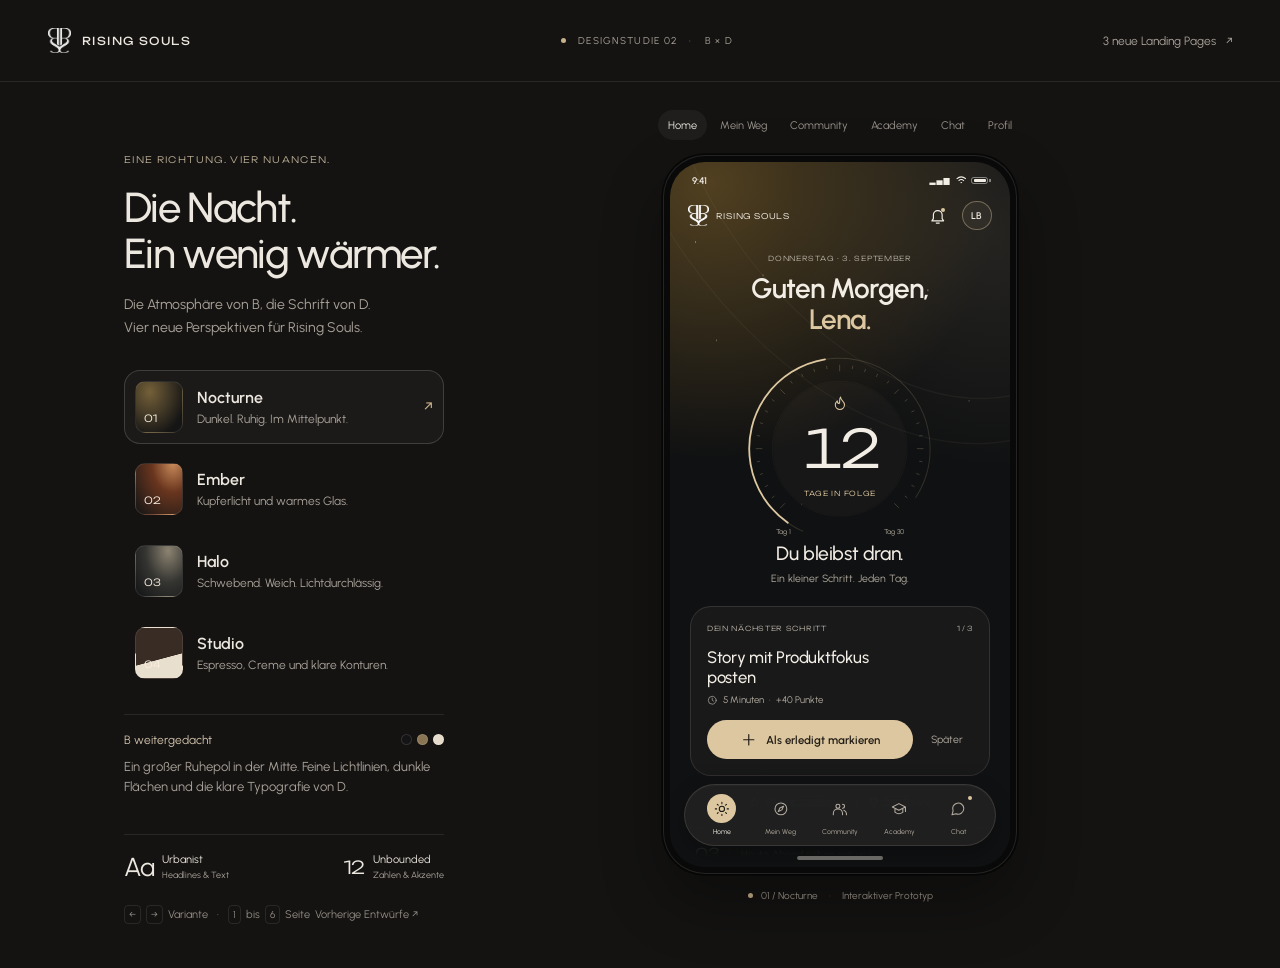
==== commit 6c79caba: "Add three premium Rising Souls landing page concepts" ====
--- a/index.html
+++ b/index.html
@@ -19,7 +19,7 @@
   <header class="workbench-header">
     <a class="bench-brand" href="./" aria-label="Rising Souls Designstudie"><img src="assets/logo-mark.png" alt=""><span>RISING SOULS</span></a>
     <span class="edition"><i></i> DESIGNSTUDIE 02 <span>·</span> B × D</span>
-    <a class="archive-link" href="previous.html">Vorherige Entwürfe <span aria-hidden="true">↗</span></a>
+    <a class="archive-link" href="landing/">3 neue Landing Pages <span aria-hidden="true">↗</span></a>
   </header>
   <main class="workbench">
     <aside class="design-panel" aria-label="Designauswahl">
@@ -31,7 +31,7 @@
         <button type="button" class="variant-choice" data-variant-choice="studio" aria-pressed="false"><span class="variant-swatch swatch-studio">04</span><span><strong>Studio</strong><small>Espresso, Creme und klare Konturen.</small></span><span class="choice-arrow" aria-hidden="true">↗</span></button>
       </div>
       <div class="design-note" aria-live="polite"><div class="note-title"><span id="variant-tag">B weitergedacht</span><span class="note-dots" aria-hidden="true"><i></i><i></i><i></i></span></div><p id="variant-note"></p><div class="type-note"><span>Aa</span><div>Urbanist <small>Headlines & Text</small></div><span>12</span><div>Unbounded <small>Zahlen & Akzente</small></div></div></div>
-      <p class="keyboard-hint"><kbd>←</kbd> <kbd>→</kbd> Variante <span>·</span> <kbd>1</kbd> bis <kbd>6</kbd> Seite</p>
+      <p class="keyboard-hint"><kbd>←</kbd> <kbd>→</kbd> Variante <span>·</span> <kbd>1</kbd> bis <kbd>6</kbd> Seite<br><a href="previous.html">Vorherige Entwürfe ↗</a></p>
     </aside>
     <section class="preview-panel" aria-label="Interaktiver App-Prototyp">
       <nav class="page-switcher" aria-label="Vorschauseite"></nav>
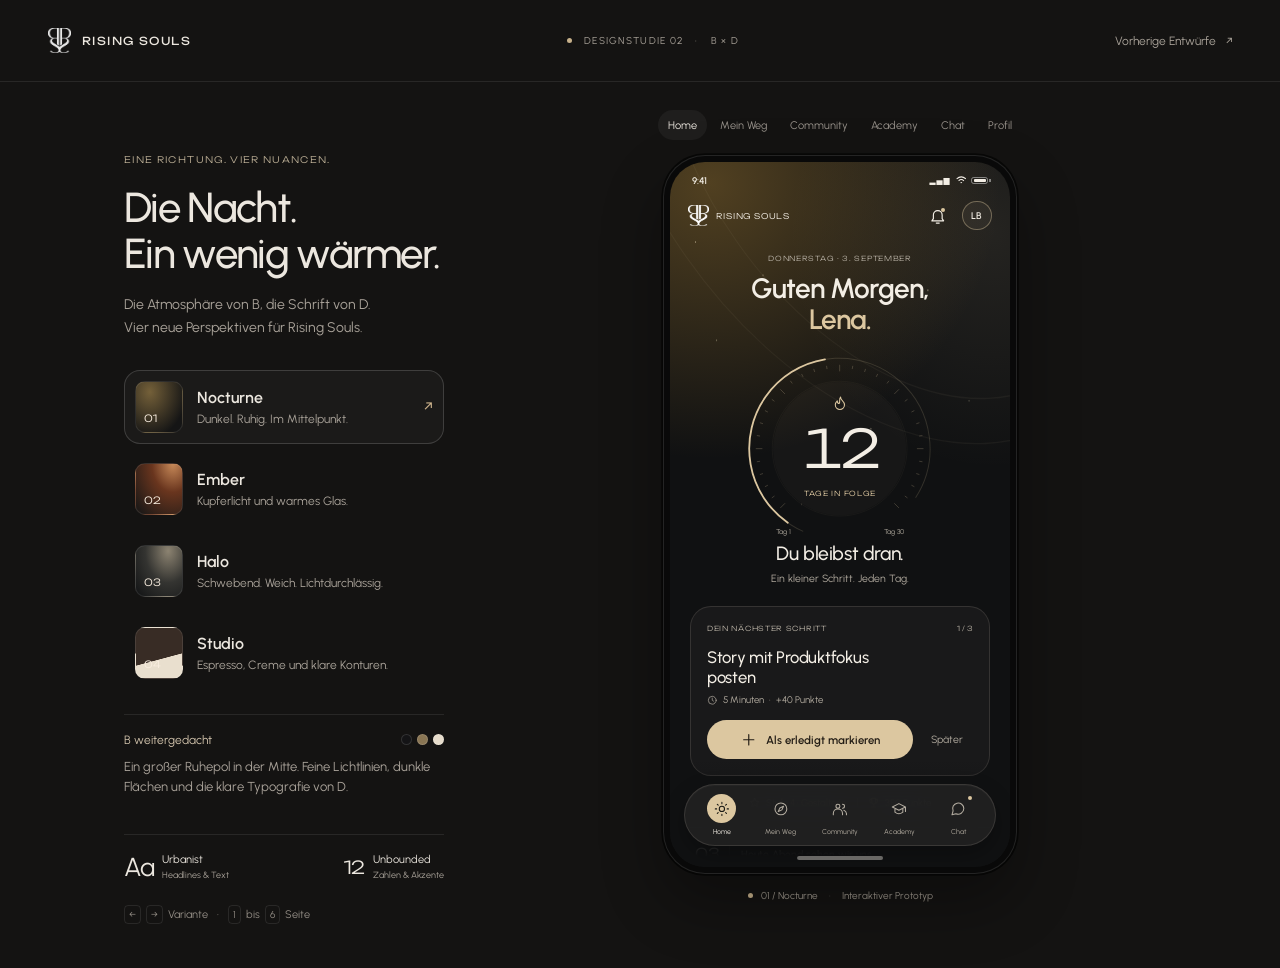
==== commit ba3d4fc3: "Keep GitHub Pages limited to app design prototypes" ====
--- a/index.html
+++ b/index.html
@@ -19,7 +19,7 @@
   <header class="workbench-header">
     <a class="bench-brand" href="./" aria-label="Rising Souls Designstudie"><img src="assets/logo-mark.png" alt=""><span>RISING SOULS</span></a>
     <span class="edition"><i></i> DESIGNSTUDIE 02 <span>·</span> B × D</span>
-    <a class="archive-link" href="landing/">3 neue Landing Pages <span aria-hidden="true">↗</span></a>
+    <a class="archive-link" href="previous.html">Vorherige Entwürfe <span aria-hidden="true">↗</span></a>
   </header>
   <main class="workbench">
     <aside class="design-panel" aria-label="Designauswahl">
@@ -31,7 +31,7 @@
         <button type="button" class="variant-choice" data-variant-choice="studio" aria-pressed="false"><span class="variant-swatch swatch-studio">04</span><span><strong>Studio</strong><small>Espresso, Creme und klare Konturen.</small></span><span class="choice-arrow" aria-hidden="true">↗</span></button>
       </div>
       <div class="design-note" aria-live="polite"><div class="note-title"><span id="variant-tag">B weitergedacht</span><span class="note-dots" aria-hidden="true"><i></i><i></i><i></i></span></div><p id="variant-note"></p><div class="type-note"><span>Aa</span><div>Urbanist <small>Headlines & Text</small></div><span>12</span><div>Unbounded <small>Zahlen & Akzente</small></div></div></div>
-      <p class="keyboard-hint"><kbd>←</kbd> <kbd>→</kbd> Variante <span>·</span> <kbd>1</kbd> bis <kbd>6</kbd> Seite<br><a href="previous.html">Vorherige Entwürfe ↗</a></p>
+      <p class="keyboard-hint"><kbd>←</kbd> <kbd>→</kbd> Variante <span>·</span> <kbd>1</kbd> bis <kbd>6</kbd> Seite</p>
     </aside>
     <section class="preview-panel" aria-label="Interaktiver App-Prototyp">
       <nav class="page-switcher" aria-label="Vorschauseite"></nav>
